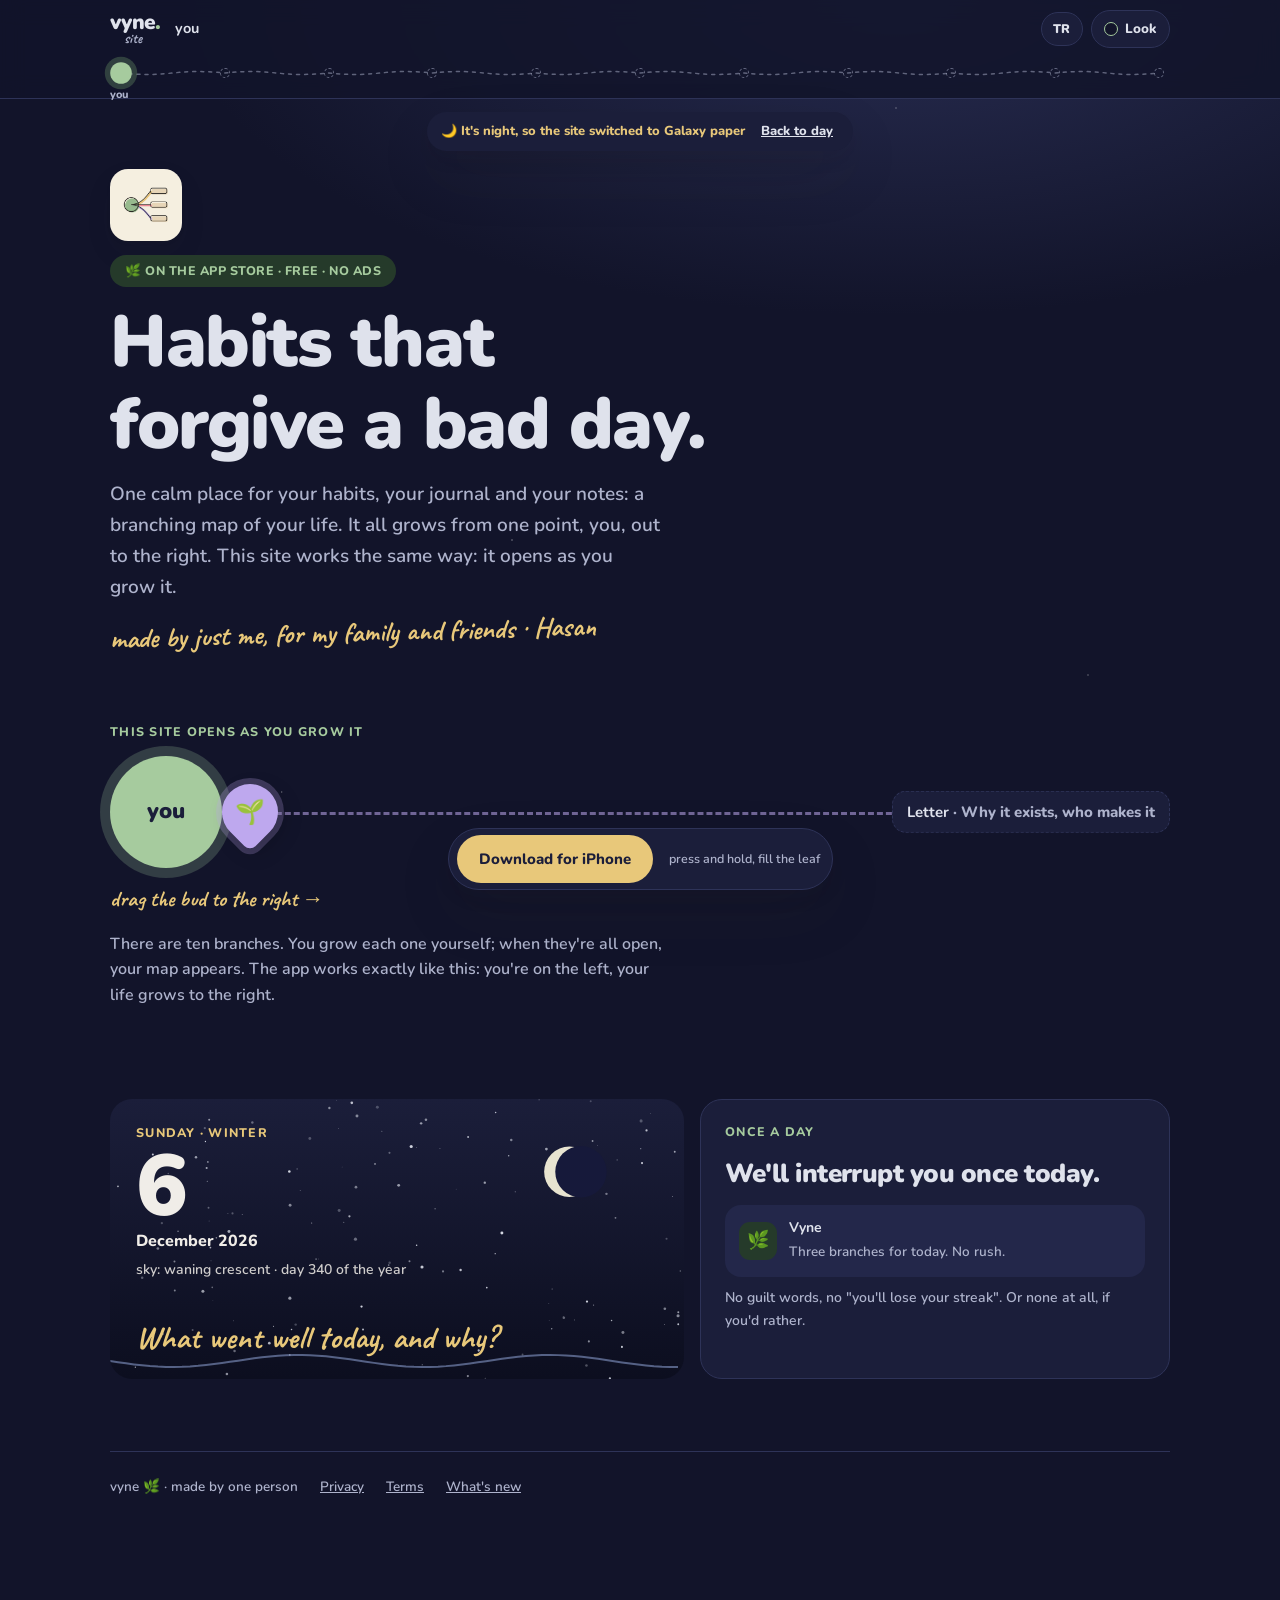
==== en/index.html @ 5fafe7f8 "Sarmaşık site: iki dilli, sürükleyerek büyüyen yeni site (1.4.0) - index.html (TR) ve en/index.html " ====
<!doctype html>
<html lang="en">
<head>
<meta charset="utf-8">
<meta name="viewport" content="width=device-width, initial-scale=1, viewport-fit=cover">
<title>Vyne: Habit Tracker & Journal · Habits that forgive a bad day</title>
<meta name="description" content="One calm place for your habits, your journal and your notes. Miss a day and your streak doesn’t break. No ads, no account, works offline.">
<link rel="canonical" href="https://hasankalkanDEV.github.io/vyne-website/en/">
<link rel="alternate" hreflang="tr" href="https://hasankalkanDEV.github.io/vyne-website/">
<link rel="alternate" hreflang="en" href="https://hasankalkanDEV.github.io/vyne-website/en/">
<link rel="alternate" hreflang="x-default" href="https://hasankalkanDEV.github.io/vyne-website/">
<link rel="icon" href="../favicon.svg" type="image/svg+xml">
<link rel="icon" href="../favicon.png" sizes="64x64" type="image/png">
<link rel="apple-touch-icon" href="../apple-touch-icon.png">
<meta name="theme-color" content="#F8F6F0" media="(prefers-color-scheme: light)">
<meta name="theme-color" content="#1E1C18" media="(prefers-color-scheme: dark)">
<meta name="apple-itunes-app" content="app-id=6790837181">
<meta property="og:title" content="Vyne: Habit Tracker & Journal · Habits that forgive a bad day">
<meta property="og:description" content="One calm place for your habits, your journal and your notes. Miss a day and your streak doesn’t break. No ads, no account, works offline.">
<meta property="og:type" content="website">
<meta property="og:url" content="https://hasankalkanDEV.github.io/vyne-website/en/">
<meta property="og:locale" content="en_US">
<meta property="og:image" content="https://hasankalkanDEV.github.io/vyne-website/og-image.png">
<meta property="og:image:width" content="1200">
<meta property="og:image:height" content="630">
<meta property="og:image:alt" content="Vyne: a vine branching from a central bubble into the areas of your life">
<meta name="twitter:card" content="summary_large_image">
<meta name="twitter:title" content="Vyne: Habit Tracker & Journal · Habits that forgive a bad day">
<meta name="twitter:description" content="One calm place for your habits, your journal and your notes. Miss a day and your streak doesn’t break. No ads, no account, works offline.">
<meta name="twitter:image" content="https://hasankalkanDEV.github.io/vyne-website/og-image.png">
<link rel="preload" href="../fonts/nunito-latin.woff2" as="font" type="font/woff2" crossorigin>
<style>
/* Fontlar yerel: dış CDN yok (site kuralı). */
@font-face{font-family:'Nunito';font-style:normal;font-weight:200 1000;font-display:swap;
  src:url(../fonts/nunito-latin-ext.woff2) format('woff2');
  unicode-range:U+0100-02BA,U+02BD-02C5,U+02C7-02CC,U+02CE-02D7,U+02DD-02FF,U+0304,U+0308,U+0329,U+1D00-1DBF,U+1E00-1E9F,U+1EF2-1EFF,U+2020,U+20A0-20AB,U+20AD-20C0,U+2113,U+2C60-2C7F,U+A720-A7FF;}
@font-face{font-family:'Nunito';font-style:normal;font-weight:200 1000;font-display:swap;
  src:url(../fonts/nunito-latin.woff2) format('woff2');
  unicode-range:U+0000-00FF,U+0131,U+0152-0153,U+02BB-02BC,U+02C6,U+02DA,U+02DC,U+0304,U+0308,U+0329,U+2000-206F,U+20AC,U+2122,U+2191,U+2193,U+2212,U+2215,U+FEFF,U+FFFD;}
@font-face{font-family:'Caveat';font-style:normal;font-weight:500;font-display:swap;src:url(../fonts/caveat-latin-ext-500.woff2) format('woff2');unicode-range:U+0100-02BA,U+02BD-02C5,U+02C7-02CC,U+02CE-02D7,U+02DD-02FF,U+0304,U+0308,U+0329,U+1D00-1DBF,U+1E00-1E9F,U+1EF2-1EFF,U+2020,U+20A0-20AB,U+20AD-20C0,U+2113,U+2C60-2C7F,U+A720-A7FF;}
@font-face{font-family:'Caveat';font-style:normal;font-weight:500;font-display:swap;src:url(../fonts/caveat-latin-500.woff2) format('woff2');unicode-range:U+0000-00FF,U+0131,U+0152-0153,U+02BB-02BC,U+02C6,U+02DA,U+02DC,U+0304,U+0308,U+0329,U+2000-206F,U+20AC,U+2122,U+2191,U+2193,U+2212,U+2215,U+FEFF,U+FFFD;}
@font-face{font-family:'Caveat';font-style:normal;font-weight:700;font-display:swap;src:url(../fonts/caveat-latin-ext-700.woff2) format('woff2');unicode-range:U+0100-02BA,U+02BD-02C5,U+02C7-02CC,U+02CE-02D7,U+02DD-02FF,U+0304,U+0308,U+0329,U+1D00-1DBF,U+1E00-1E9F,U+1EF2-1EFF,U+2020,U+20A0-20AB,U+20AD-20C0,U+2113,U+2C60-2C7F,U+A720-A7FF;}
@font-face{font-family:'Caveat';font-style:normal;font-weight:700;font-display:swap;src:url(../fonts/caveat-latin-700.woff2) format('woff2');unicode-range:U+0000-00FF,U+0131,U+0152-0153,U+02BB-02BC,U+02C6,U+02DA,U+02DC,U+0304,U+0308,U+0329,U+2000-206F,U+20AC,U+2122,U+2191,U+2193,U+2212,U+2215,U+FEFF,U+FFFD;}
@font-face{font-family:'VT323';font-style:normal;font-weight:400;font-display:swap;src:url(../fonts/vt323-latin-400.woff2) format('woff2');}

/* ============================================================
   TOKENS — vyne/src/tokens.js ile aynı değerler.
   Katmanlar: host açık/koyu → sitenin 4 teması (data-vt) → kâğıt (data-paper).
   ============================================================ */
:root{
  --bg:#F8F6F0; --card:#FFFFFF; --card-alt:#F2EFE8; --border:#E8E4DC; --ink:#2C2A26; --slate:#6C6860;
  --green:#6E9468; --green-text:#4A6E45; --green-soft:#E4F4E0; --btn-bg:#4A6E45; --btn-ink:#FFFFFF; --pen:#3F5FA8; --leaf:#E8C87A;
  --shadow:0 2px 4px rgba(44,42,38,.04),0 12px 28px rgba(44,42,38,.07); --shadow-lg:0 8px 20px rgba(44,42,38,.06),0 24px 60px rgba(44,42,38,.11);
  --paper-img:none; --season:#E8C87A;
  --hand:'Caveat','Segoe Print',cursive; --sans:'Nunito',system-ui,-apple-system,'Segoe UI',sans-serif; --ease:cubic-bezier(.22,.61,.36,1);
}
@media (prefers-color-scheme:dark){ :root:not([data-theme="light"]){ color-scheme:dark;
  --bg:#1E1C18; --card:#2C2A26; --card-alt:#363430; --border:#3C3A36; --ink:#F0EDE8; --slate:#A19E9A;
  --green:#A6CB9E; --green-text:#A6CB9E; --green-soft:#2C3A2C; --btn-bg:#A6CB9E; --btn-ink:#16200F; --pen:#9DB4EA;
  --shadow:0 2px 4px rgba(0,0,0,.24),0 12px 28px rgba(0,0,0,.3); --shadow-lg:0 8px 20px rgba(0,0,0,.3),0 24px 60px rgba(0,0,0,.4); } }
:root[data-theme="dark"]{ color-scheme:dark;
  --bg:#1E1C18; --card:#2C2A26; --card-alt:#363430; --border:#3C3A36; --ink:#F0EDE8; --slate:#A19E9A;
  --green:#A6CB9E; --green-text:#A6CB9E; --green-soft:#2C3A2C; --btn-bg:#A6CB9E; --btn-ink:#16200F; --pen:#9DB4EA;
  --shadow:0 2px 4px rgba(0,0,0,.24),0 12px 28px rgba(0,0,0,.3); --shadow-lg:0 8px 20px rgba(0,0,0,.3),0 24px 60px rgba(0,0,0,.4); }
:root[data-vt="light"]{ color-scheme:light; --bg:#F8F6F0; --card:#FFFFFF; --card-alt:#F2EFE8; --border:#E8E4DC; --ink:#2C2A26; --slate:#6C6860;
  --green:#6E9468; --green-text:#4A6E45; --green-soft:#E4F4E0; --btn-bg:#4A6E45; --btn-ink:#FFFFFF; --pen:#3F5FA8;
  --shadow:0 2px 4px rgba(44,42,38,.04),0 12px 28px rgba(44,42,38,.07); --shadow-lg:0 8px 20px rgba(44,42,38,.06),0 24px 60px rgba(44,42,38,.11); }
:root[data-vt="warm"]{ color-scheme:light; --bg:#F5EFE0; --card:#FDF8F0; --card-alt:#F2EFE8; --border:#E8D8C0; --ink:#2C2A26; --slate:#6C6860;
  --green:#6E9468; --green-text:#4A6E45; --green-soft:#E4F4E0; --btn-bg:#4A6E45; --btn-ink:#FFFFFF; --pen:#3F5FA8;
  --shadow:0 2px 4px rgba(44,42,38,.05),0 12px 28px rgba(44,42,38,.08); --shadow-lg:0 8px 20px rgba(44,42,38,.07),0 24px 60px rgba(44,42,38,.12); }
:root[data-vt="dark"]{ color-scheme:dark; --bg:#1E1C18; --card:#2C2A26; --card-alt:#363430; --border:#3C3A36; --ink:#F0EDE8; --slate:#A19E9A;
  --green:#A6CB9E; --green-text:#A6CB9E; --green-soft:#2C3A2C; --btn-bg:#A6CB9E; --btn-ink:#16200F; --pen:#9DB4EA;
  --shadow:0 2px 4px rgba(0,0,0,.24),0 12px 28px rgba(0,0,0,.3); --shadow-lg:0 8px 20px rgba(0,0,0,.3),0 24px 60px rgba(0,0,0,.4); }
:root[data-vt="midnight"]{ color-scheme:dark; --bg:#0F0F0F; --card:#1A1A1A; --card-alt:#242220; --border:#2A2A2A; --ink:#F0EDE8; --slate:#A19E9A;
  --green:#A6CB9E; --green-text:#A6CB9E; --green-soft:#2C3A2C; --btn-bg:#A6CB9E; --btn-ink:#16200F; --pen:#9DB4EA;
  --shadow:0 2px 4px rgba(0,0,0,.3),0 12px 28px rgba(0,0,0,.4); --shadow-lg:0 8px 20px rgba(0,0,0,.4),0 24px 60px rgba(0,0,0,.5); }
/* Kâğıtlar: uygulamanın NotepadModal tablosundaki renkler. Zemin dokusu + gerekirse koyu mürekkep. */
:root[data-paper="matcha"]{ --bg:#F3F1DE; --card:#FBFAF0; --card-alt:#ECEACF; --border:#DDDBBE; --ink:#25290F; --slate:#67714B; color-scheme:light;
  --green:#6E9468; --green-text:#4A6E45; --green-soft:#E4F0D6; --btn-bg:#4A6E45; --btn-ink:#fff; --pen:#8A4454;
  --paper-img:repeating-linear-gradient(180deg,transparent 0 31px,rgba(143,160,94,.28) 31px 32px); }
:root[data-paper="bloom"]{ --bg:#F7F2F6; --card:#FFFBFE; --card-alt:#F0E6EF; --border:#E6D6E4; --ink:#3A2340; --slate:#826395; color-scheme:light;
  --green:#6E9468; --green-text:#4A6E45; --green-soft:#EDE3F2; --btn-bg:#4A6E45; --btn-ink:#fff; --pen:#6B3F7E;
  --paper-img:radial-gradient(40% 30% at 12% 8%,rgba(231,184,222,.55),transparent 70%),radial-gradient(40% 30% at 90% 30%,rgba(185,199,242,.5),transparent 70%),radial-gradient(35% 25% at 30% 80%,rgba(247,203,176,.45),transparent 70%); }
:root[data-paper="space"]{ --bg:#16202E; --card:#1E2A3B; --card-alt:#243247; --border:#2E3E55; --ink:#E6EAF2; --slate:#A9B4C6; color-scheme:dark;
  --green:#9DD4C0; --green-text:#9DD4C0; --green-soft:#1F3A3A; --btn-bg:#9DD4C0; --btn-ink:#10201C; --pen:#9DD4C0;
  --paper-img:radial-gradient(60% 40% at 20% 0%,rgba(44,74,110,.8),transparent 70%); }
:root[data-paper="galaxy"]{ --bg:#12142A; --card:#1B1E3A; --card-alt:#23274A; --border:#2E3358; --ink:#DFE2EC; --slate:#AEB3CC; color-scheme:dark;
  --green:#A6CB9E; --green-text:#A6CB9E; --green-soft:#253A2A; --btn-bg:#E8C87A; --btn-ink:#1B1E3A; --pen:#E8C87A;
  --paper-img:radial-gradient(1.2px 1.2px at 10% 20%,#fff8,transparent),radial-gradient(1px 1px at 70% 12%,#fff8,transparent),radial-gradient(1.4px 1.4px at 40% 60%,#fff6,transparent),radial-gradient(1px 1px at 85% 75%,#fff8,transparent),radial-gradient(1.2px 1.2px at 22% 88%,#fff6,transparent),radial-gradient(80% 50% at 70% 0%,rgba(42,47,85,.9),transparent 70%); }

*,*::before,*::after{box-sizing:border-box}
html{scroll-behavior:smooth}
body{background:var(--bg); background-image:var(--paper-img); background-attachment:fixed; color:var(--ink); font-family:var(--sans); font-weight:600; font-size:16px; line-height:1.62;
  margin:0; padding-block:0 130px; -webkit-font-smoothing:antialiased; transition:background-color 420ms var(--ease), color 420ms var(--ease); overflow-x:clip}
h1,h2,h3,h4{font-weight:900; letter-spacing:-.02em; line-height:1.14; margin:0; text-wrap:balance}
p{margin:0}
a{color:var(--green-text)}
button{font:inherit}
:focus-visible{outline:3px solid var(--green); outline-offset:3px; border-radius:6px}
.wrap{max-width:1100px; margin:0 auto; padding-inline:20px}
.narrow{max-width:740px; margin:0 auto; padding-inline:20px}
.hand{font-family:var(--hand); font-weight:700; color:var(--pen)}
.eyebrow{font-size:12.5px; font-weight:800; letter-spacing:.1em; text-transform:uppercase; color:var(--green-text)}
.muted{color:var(--slate)}
.vh{position:absolute!important; width:1px; height:1px; overflow:hidden; clip:rect(0 0 0 0); white-space:nowrap}
.stack{display:flex; flex-direction:column; gap:12px}
.draftnote{font-family:var(--hand); font-size:16px; color:#826395}

/* ===== Üst çubuk ===== */
.top{position:sticky; top:env(safe-area-inset-top,0px); z-index:40; background:color-mix(in srgb,var(--bg) 86%,transparent); backdrop-filter:blur(12px); -webkit-backdrop-filter:blur(12px); border-bottom:1px solid var(--border)}
.top-in{max-width:1100px; margin:0 auto; padding:10px 20px; display:flex; align-items:center; gap:14px}
.brand{flex:none; display:grid; line-height:1; text-decoration:none; color:var(--ink); user-select:none; -webkit-user-select:none; -webkit-touch-callout:none}
.brand b{font-weight:900; font-size:21px; letter-spacing:-.03em}
.brand b i{color:var(--green-text); font-style:normal}
.brand small{font-family:var(--hand); font-size:15px; color:var(--slate); margin-top:-2px; margin-left:14px}
.crumbs{display:flex; align-items:center; gap:6px; min-width:0; font-size:14.5px; font-weight:800; color:var(--slate); overflow:hidden}
.crumbs a{color:var(--slate); text-decoration:none; padding:10px 4px; white-space:nowrap}
.crumbs a:hover{color:var(--green-text)}
.crumbs b{color:var(--ink); white-space:nowrap; overflow:hidden; text-overflow:ellipsis}
.crumbs .sep{opacity:.5}
.top-right{margin-left:auto; display:flex; align-items:center; gap:8px; flex:none}
.pill-tag{font-size:11.5px; font-weight:900; letter-spacing:.08em; text-transform:uppercase; color:var(--slate); text-decoration:none; border:1.5px dashed var(--border); padding:5px 10px; border-radius:999px}
.look-btn{border:1px solid var(--border); background:var(--card); color:var(--ink); border-radius:999px; padding:7px 12px; font-size:13.5px; font-weight:800; cursor:pointer; display:flex; align-items:center; gap:7px; min-height:36px}
.look-btn .sw{width:14px; height:14px; border-radius:50%; background:var(--bg); border:1.5px solid var(--green)}
.look{position:absolute; right:20px; top:calc(100% + 8px); background:var(--card); border:1px solid var(--border); border-radius:18px; box-shadow:var(--shadow-lg); padding:16px; width:min(340px,calc(100vw - 40px)); display:grid; gap:12px}
.look[hidden]{display:none}
.look p{font-size:13px; color:var(--slate)}
.look h4{font-size:13px; letter-spacing:.08em; text-transform:uppercase; color:var(--slate)}
.chips{display:flex; flex-wrap:wrap; gap:8px}
.chip{display:flex; align-items:center; gap:8px; padding:7px 12px; border-radius:999px; border:1.5px solid var(--border); background:var(--card); color:var(--ink); font-size:13.5px; font-weight:800; cursor:pointer}
.chip[aria-pressed="true"]{border-color:var(--green); box-shadow:0 0 0 3px var(--green-soft)}
.dot{width:15px; height:15px; border-radius:50%; border:1px solid rgba(128,128,128,.3)}
.switch{display:flex; align-items:center; justify-content:space-between; gap:10px; font-size:14px; font-weight:800}
.switch button{border:1.5px solid var(--border); background:var(--card-alt); color:var(--ink); border-radius:999px; padding:5px 12px; font-size:13px; font-weight:800; cursor:pointer}
.switch button[aria-pressed="true"]{background:var(--btn-bg); color:var(--btn-ink); border-color:var(--btn-bg)}
.night-chip{position:fixed; left:50%; top:112px; width:max-content; max-width:calc(100vw - 32px); transform:translateX(-50%); z-index:41; background:#1B1E3A; color:#E8C87A; font-weight:800; font-size:13px; padding:8px 14px; border-radius:999px; box-shadow:var(--shadow-lg); display:flex; gap:10px; align-items:center}
.night-chip button{border:0; background:transparent; color:#DFE2EC; text-decoration:underline; cursor:pointer; font-size:13px; font-weight:800}
.night-chip[hidden]{display:none}
@media (max-width:560px){ .pill-tag{display:none} .look-btn .t{display:none} }

/* ===== Alt dok: tut, mürekkep dolsun ===== */
.dock{position:fixed; left:0; right:0; bottom:0; z-index:45; padding:10px 16px calc(10px + env(safe-area-inset-bottom,0px)); pointer-events:none; display:flex; justify-content:center}
.dock-in{pointer-events:auto; display:flex; align-items:center; gap:10px; background:var(--card); border:1px solid var(--border); box-shadow:var(--shadow-lg); border-radius:999px; padding:6px 6px 6px 8px; max-width:100%}
.dock .back{border:0; background:var(--card-alt); color:var(--ink); width:44px; height:44px; border-radius:50%; cursor:pointer; font-size:20px; font-weight:900; flex:none}
.dock .back[hidden]{display:none}
.dock .note{font-size:12.5px; color:var(--slate); padding-inline:6px; white-space:nowrap}
.btn{position:relative; overflow:hidden; display:inline-flex; align-items:center; gap:8px; background:var(--btn-bg); color:var(--btn-ink); font-weight:800; font-size:15px; padding:12px 22px; border-radius:999px; text-decoration:none; border:0; cursor:pointer; white-space:nowrap; -webkit-user-select:none; user-select:none; -webkit-touch-callout:none}
.btn .ink{position:absolute; inset:0; background:var(--leaf); transform-origin:left; transform:scaleX(var(--fill,0)); opacity:.55; pointer-events:none}
.btn span{position:relative}
@media (max-width:420px){ .dock .note{display:none} }

/* ===== Odalar ===== */
.room[hidden]{display:none!important}
.room-head{padding-block:clamp(36px,7vw,72px) clamp(20px,4vw,34px); display:grid; gap:12px}
.room-head h1{font-size:clamp(32px,5.8vw,56px)}
.room-head .lede{font-size:clamp(16.5px,2.1vw,19px); color:var(--slate); max-width:60ch}
.enter{animation:roomIn 480ms var(--ease) both}
@keyframes roomIn{from{opacity:0; transform:scale(.9)} to{opacity:1; transform:none}}
.leave-home{animation:homeIn 420ms var(--ease) both}
@keyframes homeIn{from{opacity:0; transform:scale(1.06)} to{opacity:1; transform:none}}
.sub{margin-top:clamp(44px,7vw,80px); display:grid; gap:14px}
.sub > h2{font-size:clamp(24px,3.4vw,32px)}
.panel{background:var(--card); border:1px solid var(--border); border-radius:24px; padding:clamp(18px,4vw,34px); display:grid; gap:18px}
.next{margin-top:clamp(56px,9vw,96px); display:grid; gap:14px}
.next[hidden]{display:none}
.next-grid{display:grid; grid-template-columns:repeat(auto-fill,minmax(220px,1fr)); gap:12px}
.twig-card{display:flex; flex-direction:column; gap:4px; text-decoration:none; color:var(--ink); background:var(--card); border:1px solid var(--border); border-radius:16px; padding:14px 16px 14px 18px; position:relative; transition:transform 200ms var(--ease)}
.twig-card:hover{transform:translateY(-2px)}
.twig-card::before{content:""; position:absolute; left:0; top:14px; bottom:14px; width:4px; border-radius:0 4px 4px 0; background:var(--c)}
.twig-card b{font-size:16px}
.twig-card span{font-size:13.5px; color:var(--slate)}

/* ===== SEN: sağa dallanan merkez ===== */
.hero{padding-block:clamp(34px,6vw,70px) 4px; display:grid; gap:14px; max-width:760px}
.kicker{justify-self:start; display:inline-flex; gap:8px; font-size:12.5px; font-weight:800; letter-spacing:.04em; text-transform:uppercase; background:var(--green-soft); color:var(--green-text); padding:6px 15px; border-radius:999px}
.hero h1{font-size:clamp(40px,7vw,72px)}
.hero .lede{font-size:clamp(16.5px,2.1vw,19px); color:var(--slate); max-width:50ch}
.hero .sign{font-family:var(--hand); font-size:clamp(22px,3vw,28px); color:var(--pen); transform:rotate(-1.5deg); transform-origin:left}
.return-card{margin-top:18px; background:var(--card); border:1px solid var(--border); border-left:4px solid var(--green); border-radius:16px; padding:16px 18px; display:grid; gap:6px; max-width:560px}
.return-card[hidden]{display:none}
.return-card b{font-size:17px}
.return-card button{justify-self:start; border:0; background:transparent; color:var(--green-text); font-weight:800; cursor:pointer; padding:6px 0; text-decoration:underline}
.vinehub[hidden]{display:none}
.vinehub{position:relative; margin-top:clamp(30px,5vw,54px); display:grid; grid-template-columns:auto 1fr; gap:0 clamp(40px,7vw,96px); align-items:start}
.vinehub svg.links{position:absolute; inset:0; width:100%; height:100%; pointer-events:none; overflow:visible; z-index:0}
.vinehub svg.links path{fill:none; stroke-linecap:round}
.hubcol{position:sticky; top:96px; display:grid; justify-items:center; gap:8px; z-index:1; padding-top:clamp(60px,12vw,150px)}
.bubble{width:112px; height:112px; border-radius:50%; background:var(--green); box-shadow:0 0 0 10px color-mix(in srgb,var(--green) 22%,transparent); display:grid; place-items:center; color:var(--btn-ink); font-weight:900; font-size:22px}
.hubcol small{font-size:13px; color:var(--slate); font-weight:800}
.nodes{display:grid; gap:12px; z-index:1; position:relative}
.node{display:grid; grid-template-columns:auto minmax(0,1fr) auto; gap:2px 12px; align-items:center; text-decoration:none; color:var(--ink); background:var(--card); border:1px solid var(--border); border-radius:18px; padding:13px 16px; box-shadow:var(--shadow); transition:transform 220ms var(--ease), box-shadow 220ms var(--ease); position:relative}
.node:hover{transform:translateX(4px); box-shadow:var(--shadow-lg)}
.node .nd{grid-row:1 / 3; width:14px; height:14px; border-radius:50%; background:var(--c)}
.node b{font-size:17.5px; letter-spacing:-.01em}
.node span.s{font-size:13.5px; color:var(--slate); line-height:1.35}
.node .twigs{grid-row:1 / 3; grid-column:3; display:flex; gap:6px; flex-wrap:wrap; justify-content:flex-end; max-width:320px}
.node .twigs i{font-style:normal; font-size:12px; font-weight:800; padding:3px 9px; border-radius:999px; background:color-mix(in srgb,var(--c) 28%,var(--card)); color:var(--ink); white-space:nowrap}
.node.fresh::after{content:"yeni"; position:absolute; top:-8px; left:30px; font-size:10.5px; font-weight:900; letter-spacing:.08em; text-transform:uppercase; background:var(--leaf); color:#4A3A10; padding:2px 8px; border-radius:999px}
@media (max-width:860px){ .node .twigs{display:none} .node{grid-template-columns:auto 1fr} }
@media (max-width:620px){
  .vinehub{grid-template-columns:1fr; gap:14px}
  .hubcol{position:relative; top:0; justify-items:start; padding-top:0}
  .bubble{width:78px; height:78px; font-size:17px}
  .nodes{margin-left:58px}
}
.home-cards{margin-top:clamp(48px,8vw,90px); display:grid; grid-template-columns:1.1fr .9fr; gap:16px}
@media (max-width:760px){ .home-cards{grid-template-columns:1fr} }
.almanac{position:relative; overflow:hidden; border-radius:22px; color:#F0EDE8; min-height:280px}
.almanac canvas{position:absolute; inset:0; width:100%; height:100%}
.alm-in{position:relative; padding:24px 26px; display:flex; flex-direction:column; gap:4px; min-height:280px}
.alm-in .big{font-size:clamp(56px,9vw,86px); font-weight:900; letter-spacing:-.05em; line-height:.9}
.alm-in .q{font-family:var(--hand); font-size:clamp(24px,3.4vw,32px); color:#E8C87A; margin-top:auto; line-height:1.1}
.qcard{border-radius:22px; padding:22px 24px; display:grid; gap:10px; align-content:start; background:var(--card); border:1px solid var(--border)}
.notif{display:flex; gap:12px; align-items:center; background:var(--card-alt); border-radius:16px; padding:12px 14px}
.notif .ic{width:38px; height:38px; border-radius:11px; background:var(--green-soft); display:grid; place-items:center; flex:none; font-size:18px}
.notif b{display:block; font-size:14px}
.notif span{font-size:13.5px; color:var(--slate)}

/* ===== Mektup ===== */
.desk{position:relative; min-height:660px; border-radius:24px; background:#E9E2D2; overflow:hidden; color:#2C2A26; background-image:radial-gradient(rgba(120,100,70,.10) 1px,transparent 1.2px); background-size:14px 14px}
.letter{position:absolute; left:4%; top:36px; width:min(440px,88%); background:#FFFDF8; padding:30px 30px 26px; box-shadow:0 10px 30px rgba(60,45,20,.18); transform:rotate(-1.2deg); font-family:var(--hand); font-size:22px; line-height:1.3; color:#2F3A5E; z-index:2}
.letter p+p{margin-top:10px}
.letter .sig{margin-top:14px; font-size:30px; color:#4A6E45}
.tape{position:absolute; width:96px; height:26px; background:rgba(232,200,122,.62); top:-11px; left:40%; transform:rotate(-3deg)}
.polaroid{position:absolute; margin:0; background:#fff; padding:9px 9px 34px; box-shadow:0 10px 24px rgba(60,45,20,.22); width:150px}
.polaroid img{width:100%; aspect-ratio:640/1100; object-fit:cover; object-position:top; display:block; background:#eee}
.polaroid figcaption{position:absolute; bottom:6px; left:0; right:0; text-align:center; font-family:var(--hand); font-size:19px; color:#2C2A26}
.sticky{position:absolute; width:176px; padding:14px 14px 16px; font-family:var(--hand); font-size:21px; line-height:1.15; color:#2C2A26; box-shadow:0 8px 18px rgba(60,45,20,.18); cursor:grab; touch-action:none; user-select:none; z-index:3}
.sticky small{display:block; font-family:var(--sans); font-size:11px; font-weight:900; letter-spacing:.1em; text-transform:uppercase; opacity:.62; margin-bottom:4px}
.s-y{background:#FBE7A6} .s-g{background:#D6EBCB} .s-p{background:#F1D3E6} .s-b{background:#D3DDF4}
.stamp{position:absolute; border:2.5px solid #9A4E5E; color:#9A4E5E; font-weight:900; font-size:13px; letter-spacing:.12em; text-transform:uppercase; padding:6px 12px; border-radius:8px; transform:rotate(-8deg)}
.desk-hint{position:absolute; bottom:14px; right:18px; font-family:var(--hand); font-size:19px; color:#6C6860}

/* ===== Dene ===== */
.toy-grid{display:grid; grid-template-columns:.9fr 1.1fr; gap:24px; align-items:center}
@media (max-width:760px){ .toy-grid{grid-template-columns:1fr} }
.vine{width:100%; height:auto; display:block}
.vine .br{fill:none; stroke-width:3.2; stroke-linecap:round}
.vine .nb{fill:var(--card); stroke:var(--border); stroke-width:1.5}
.vine text{font-family:var(--sans); font-weight:800; font-size:16px; fill:var(--ink)}
.vine .tw{fill:none; stroke-width:2; opacity:.7}
.vine .grow{stroke-dasharray:1; stroke-dashoffset:1; animation:grow 700ms var(--ease) forwards}
@keyframes grow{to{stroke-dashoffset:0}}
.pick{display:flex; flex-wrap:wrap; gap:8px}
.pick button,.btn2{font-size:14px; font-weight:800; cursor:pointer; border-radius:999px; padding:8px 14px; border:1.5px solid var(--border); background:var(--card); color:var(--ink)}
.pick button[aria-pressed="true"]{background:var(--green-soft); border-color:var(--green); color:var(--green-text)}
.btn2.primary{background:var(--btn-bg); border-color:var(--btn-bg); color:var(--btn-ink)}
.addrow{display:flex; gap:8px; flex-wrap:wrap}
.addrow input{font:inherit; font-size:15px; padding:9px 14px; border-radius:12px; border:1.5px solid var(--border); background:var(--bg); color:var(--ink); flex:1; min-width:0}
.poster-row{display:flex; gap:10px; align-items:center; flex-wrap:wrap}
.flat{background:#F8F6F0; color:#2C2A26; border-radius:20px; position:relative; min-height:340px; padding:16px}
.flip-btn{position:absolute; bottom:14px; right:14px; z-index:3; border:0; background:#2C2A26; color:#fff; border-radius:999px; padding:8px 14px; font-weight:800; font-size:13px; cursor:pointer}
.flipbox{position:relative; width:100%; height:320px}
.it{position:absolute; left:0; top:0; background:#fff; border:1px solid #E8E4DC; border-radius:10px; padding:5px 10px; font-size:13px; font-weight:800; white-space:nowrap; transition:transform 700ms var(--ease); box-shadow:0 1px 2px rgba(0,0,0,.05)}
.it i{display:inline-block; width:8px; height:8px; border-radius:50%; margin-right:6px; background:var(--c)}
.flipbox svg{position:absolute; inset:0; width:100%; height:100%; opacity:0; transition:opacity 500ms}
.flipbox.vine svg{opacity:1}

/* ===== Seri kuyusu ===== */
.sim{display:grid; gap:14px}
.days{display:grid; grid-template-columns:repeat(14,1fr); gap:6px}
@media (max-width:560px){ .days{grid-template-columns:repeat(7,1fr)} }
.dy{aspect-ratio:1; border-radius:10px; border:1.5px dashed var(--border); background:var(--card-alt); font-size:12px; font-weight:800; color:var(--slate); cursor:pointer; display:grid; place-items:center; padding:0; position:relative}
.dy.done{background:#6E9468; border:1.5px solid #6E9468; color:#fff}
.dy.leaf{background:#E8C87A; border:1.5px solid #E8C87A; color:#4A3A10}
.dy.rest{background:#DCE6F5; border:1.5px solid #96BEE8; color:#2C3E5E}
.dy.broken{background:transparent; border:1.5px dashed #C9716F; color:#C9716F}
.dy.today{outline:2px solid var(--ink); outline-offset:2px}
.mode{display:flex; gap:6px; flex-wrap:wrap}
.mode button{border:1.5px solid var(--border); background:var(--card); color:var(--ink); border-radius:999px; padding:7px 12px; font-size:13.5px; font-weight:800; cursor:pointer}
.mode button[aria-pressed="true"]{background:var(--ink); color:var(--bg); border-color:var(--ink)}
.status{display:flex; align-items:center; gap:18px; flex-wrap:wrap; background:var(--card-alt); border-radius:16px; padding:14px 18px}
.status .num{font-size:40px; font-weight:900; letter-spacing:-.03em; font-variant-numeric:tabular-nums; line-height:1}
.status .lv{display:flex; gap:4px; font-size:22px}
.status .lv span{opacity:.25} .status .lv span.on{opacity:1}
.status .msg{font-size:15px; flex:1; min-width:220px}
.legend{display:flex; gap:14px; flex-wrap:wrap; font-size:13px; color:var(--slate)}
.legend span{display:inline-flex; align-items:center; gap:6px}
.legend i{width:14px; height:14px; border-radius:4px; display:inline-block}
.well{border-radius:22px; overflow:hidden; background:linear-gradient(180deg,#E4F4E0 0%,#CFE3C8 25%,#6E9468 65%,#233A20 100%); color:#1E2A1B}
.well-scroll{height:460px; overflow-y:auto; position:relative}
.well-inner{position:relative; height:2700px}
.depth{position:sticky; top:12px; z-index:3; display:inline-block; margin:12px; background:rgba(255,255,255,.88); color:#1E2A1B; font-weight:900; font-size:14px; padding:6px 12px; border-radius:999px; font-variant-numeric:tabular-nums}
.mark{position:absolute; left:26%; right:14px; font-size:15px; font-weight:800; display:flex; gap:10px; align-items:flex-start; max-width:560px}
.mark .dotm{flex:none; width:18px; height:18px; border-radius:50%; background:#fff; border:3px solid #4A6E45; margin-top:2px}
.mark.leaf .dotm{background:#E8C87A; border-color:#E8C87A}
.mark.rest .dotm{background:#96BEE8; border-color:#96BEE8}
.mark.deep{color:#F0EDE8}
.mark small{display:block; font-weight:600; opacity:.88}
.rope{position:absolute; left:calc(26% - 11px); top:0; bottom:0; width:3px; background:rgba(30,42,27,.25)}

/* ===== Bir günümüz ===== */
.day{--sky1:#F6E2BE; --sky2:#F8F6F0; background:linear-gradient(180deg,var(--sky1),var(--sky2)); color:#2C2A26; border-radius:24px; display:grid; grid-template-columns:1.1fr .9fr; gap:28px; padding:clamp(20px,4vw,44px); transition:background 600ms}
.day.night{color:#F0EDE8}
@media (max-width:760px){ .day{grid-template-columns:1fr} }
.day-copy{display:flex; flex-direction:column; gap:14px; justify-content:center}
.clock{font-size:clamp(46px,7vw,76px); font-weight:900; letter-spacing:-.04em; font-variant-numeric:tabular-nums; line-height:1}
.clock small{font-size:15px; font-weight:800; letter-spacing:.08em; text-transform:uppercase; opacity:.75; margin-left:8px}
.day h2{font-size:clamp(22px,2.8vw,30px)}
.dert{font-family:var(--hand); font-size:24px; line-height:1.2; color:#3F5FA8}
.day.night .dert{color:#AFC3F0}
.how{font-size:15.5px; opacity:.9}
.stops{display:flex; flex-wrap:wrap; gap:6px}
.stops button{border:1.5px solid rgba(44,42,38,.18); background:rgba(255,255,255,.55); color:#2C2A26; border-radius:999px; padding:6px 12px; font-size:13px; font-weight:800; cursor:pointer; font-variant-numeric:tabular-nums}
.stops button[aria-current="true"]{background:#2C2A26; color:#fff; border-color:#2C2A26}
.day.night .stops button{background:rgba(255,255,255,.08); color:#F0EDE8; border-color:rgba(255,255,255,.25)}
.day.night .stops button[aria-current="true"]{background:#F0EDE8; color:#12142A}
.phone{width:min(260px,70vw); aspect-ratio:640/1314; margin:0 auto; border-radius:34px; padding:8px; background:#2C2A26; box-shadow:0 20px 50px rgba(0,0,0,.25)}
.screen{width:100%; height:100%; border-radius:27px; overflow:hidden; position:relative; background:#F8F6F0}
.screen img{width:100%; height:100%; object-fit:cover; display:block}
.scr{position:absolute; inset:0; padding:22px 16px; display:flex; flex-direction:column; gap:10px; font-size:12.5px; color:#2C2A26}
.scr h4{font-size:17px}
.scr .field{background:#fff; border:1.5px solid #E8E4DC; border-radius:14px; padding:10px 12px; color:#6C6860}
.scr .field b{color:#2C2A26}
.scr .row{background:#fff; border-radius:12px; padding:9px 11px; display:flex; gap:8px; align-items:center; box-shadow:0 1px 2px rgba(0,0,0,.05)}
.scr .row s{color:#6C6860}
.cb{width:16px; height:16px; border-radius:5px; border:1.5px solid #80796B; flex:none}
.cb.x{background:#6E9468; border-color:#6E9468}
.tagx{font-size:11px; font-weight:800; padding:2px 8px; border-radius:999px; background:#E4F4E0; color:#4A6E45; margin-left:auto; white-space:nowrap}
.draft{position:absolute; bottom:10px; right:12px; font-family:var(--hand); font-size:15px; color:#826395; transform:rotate(-4deg)}
.cloud{align-self:flex-start; background:#fff; border-radius:22px; padding:10px 14px; box-shadow:0 6px 16px rgba(0,0,0,.1); position:relative; font-weight:800}
.cloud::after{content:""; position:absolute; left:18px; bottom:-10px; width:12px; height:12px; border-radius:50%; background:#fff; box-shadow:-8px 10px 0 -3px #fff}

/* ===== Defter ===== */
.book{border-radius:24px; padding:clamp(16px,4vw,40px); background:#3A3731; display:grid; place-items:center}
.page{width:min(660px,100%); aspect-ratio:3/4; max-height:740px; border-radius:6px 16px 16px 6px; position:relative; overflow:hidden; box-shadow:-8px 0 0 rgba(0,0,0,.08) inset,0 24px 60px rgba(0,0,0,.35)}
@media (max-width:560px){ .page{aspect-ratio:auto; min-height:580px} }
.pg{position:absolute; inset:0; padding:clamp(22px,5vw,48px) clamp(22px,5vw,52px); display:flex; flex-direction:column; gap:14px; opacity:0; transform:translateX(18px); transition:opacity 420ms, transform 420ms; pointer-events:none}
.pg.on{opacity:1; transform:none; pointer-events:auto}
.pg > *{position:relative}
.pg .no{font-size:clamp(56px,10vw,96px); font-weight:900; letter-spacing:-.05em; line-height:.9}
.pg h3{font-size:clamp(22px,3.4vw,32px)}
.pg p{font-size:clamp(15px,1.9vw,17px)}
.pg .margin{font-family:var(--hand); font-size:clamp(20px,2.6vw,25px); line-height:1.2; transform:rotate(-2deg); margin-top:auto}
.pg.cotton{color:#3A3731; background:linear-gradient(180deg,#F9F7F3,#F1EEE7)} .pg.cotton .margin{color:#3F5FA8}
.pg.matcha{color:#3B4322; background:#F3F1DE repeating-linear-gradient(180deg,transparent 0 31px,rgba(143,160,94,.45) 31px 32px)} .pg.matcha .margin{color:#8A4454}
.pg.matcha::before{content:""; position:absolute; top:0; bottom:0; left:clamp(14px,3.5vw,38px); width:2px; background:#D98E9C}
.pg.bloom{color:#4A2F55; background:radial-gradient(60% 45% at 18% 20%,#E7B8DE,transparent 70%),radial-gradient(55% 45% at 85% 70%,#B9C7F2,transparent 70%),radial-gradient(40% 35% at 40% 95%,#F7CBB0,transparent 70%),#F7F2F6} .pg.bloom .margin{color:#6B3F7E}
.pg.space{color:#E6EAF2; background:radial-gradient(80% 60% at 20% 10%,#2C4A6E,transparent 65%),#16202E} .pg.space .margin{color:#9DD4C0}
.pg.galaxy{color:#DFE2EC; background:radial-gradient(120% 60% at 70% 10%,#2A2F55,transparent 60%),#12142A} .pg.galaxy .margin{color:#E8C87A}
.stars{position:absolute!important; inset:0; width:100%; height:100%; pointer-events:none}
.mini-cal{display:grid; grid-template-columns:repeat(10,1fr); gap:5px; max-width:300px}
.mini-cal i{aspect-ratio:1; border-radius:4px; background:#826395; opacity:.8}
.mini-cal i.l{background:#E8C87A; opacity:1} .mini-cal i.r{background:#96BEE8; opacity:1}
.folders{display:grid; grid-template-columns:repeat(3,1fr); gap:14px; max-width:340px}
.folders div{aspect-ratio:1; border-radius:50%; display:grid; place-items:center; text-align:center; font-weight:800; font-size:13px; background:rgba(255,255,255,.1); border:1.5px solid rgba(230,234,242,.35)}
.book-nav{display:flex; align-items:center; justify-content:center; gap:16px; margin-top:16px; color:#ECE8DF}
.book-nav button{font-weight:900; font-size:20px; width:44px; height:44px; border-radius:50%; border:1.5px solid rgba(236,232,223,.4); background:transparent; color:#ECE8DF; cursor:pointer}
.book-nav .pn{font-size:14px; font-weight:800; letter-spacing:.08em; min-width:130px; text-align:center; font-variant-numeric:tabular-nums}

/* ===== Neler var ===== */
.group{display:grid; gap:14px; margin-top:clamp(32px,5vw,52px)}
.group-head{display:flex; align-items:baseline; gap:12px; flex-wrap:wrap}
.group-head h2{font-size:clamp(24px,3.4vw,32px)}
.feats{display:grid; grid-template-columns:repeat(auto-fill,minmax(300px,1fr)); gap:12px}
@media (max-width:420px){ .feats{grid-template-columns:1fr} }
.feat{background:var(--card); border:1px solid var(--border); border-radius:18px; overflow:hidden}
.feat summary{list-style:none; cursor:pointer; padding:16px 18px; display:grid; grid-template-columns:auto 1fr auto; gap:4px 12px; align-items:center}
.feat summary::-webkit-details-marker{display:none}
.feat summary .fd{grid-row:1 / 3; width:12px; height:12px; border-radius:50%; background:var(--c)}
.feat summary b{font-size:16.5px}
.feat summary b em{font-style:normal; font-size:10.5px; font-weight:900; letter-spacing:.08em; text-transform:uppercase; background:var(--leaf); color:#4A3A10; padding:2px 7px; border-radius:999px; margin-left:6px; vertical-align:2px}
.feat summary .fdert{grid-column:2; font-size:14px; color:var(--slate); line-height:1.4}
.feat summary::after{content:"+"; grid-column:3; grid-row:1 / 3; font-size:22px; font-weight:400; color:var(--green-text)}
.feat[open] summary::after{content:"\2013"}
.feat .body{padding:0 18px 18px 42px; display:grid; gap:10px; font-size:15px}
.feat ol{margin:0; padding-left:18px; display:grid; gap:4px}
.feat .thumb{width:120px; border-radius:14px; border:6px solid #2C2A26; aspect-ratio:640/1314; object-fit:cover; object-position:top}
.tpl{display:grid; grid-template-columns:.8fr 1.2fr; gap:20px}
@media (max-width:760px){ .tpl{grid-template-columns:1fr} }
.tpl select,.tpl input{font:inherit; font-size:15px; padding:9px 12px; border-radius:12px; border:1.5px solid var(--border); background:var(--bg); color:var(--ink); width:100%}
.tpl-out{display:grid; gap:8px}
.tpl-out .lvl{display:flex; gap:10px; align-items:flex-start}
.tpl-out .lvl i{flex:none; width:10px; height:10px; border-radius:50%; background:var(--c); margin-top:7px}
.tpl-out .lvl.d2{margin-left:24px} .tpl-out .lvl.d2 i{width:8px; height:8px}
.tpl-out small{color:var(--slate)}

/* ===== Oyun köşesi ===== */
.games{display:grid; gap:16px}
.game{display:grid; grid-template-columns:.8fr 1.2fr; border-radius:22px; overflow:hidden; border:1px solid var(--border); background:var(--card)}
@media (max-width:820px){ .game{grid-template-columns:1fr} }
.game .gc{padding:20px 22px; display:flex; flex-direction:column; gap:8px}
.game .gc h2{font-size:clamp(20px,2.6vw,26px)}
.game .gs{min-height:320px; display:grid; place-items:center; padding:18px; position:relative}
.wheelstage{background:linear-gradient(180deg,#F7F2F6,#EFE6F0); color:#2C2A26; gap:12px}
.wheel{width:220px; height:220px; border-radius:50%; box-shadow:0 12px 30px rgba(60,40,70,.18); transition:transform 3.2s cubic-bezier(.12,.7,.1,1)}
.pointer{width:0; height:0; border-left:12px solid transparent; border-right:12px solid transparent; border-top:20px solid #2C2A26; margin-bottom:-14px; z-index:2}
.wrow{display:flex; gap:8px; flex-wrap:wrap; justify-content:center}
.wrow input{font:inherit; font-size:14px; padding:7px 11px; border-radius:10px; border:1.5px solid #E8E4DC; background:#fff; color:#2C2A26; width:124px}
.spin{border:0; background:#4A6E45; color:#fff; border-radius:999px; padding:10px 20px; font-weight:800; cursor:pointer}
.timer{font-size:15px; font-weight:800; min-height:24px; text-align:center}
.quiz{background:#F3F1DE; color:#25290F; place-items:stretch!important; align-content:center}
.quiz .qq{font-weight:900; font-size:19px; margin-bottom:10px}
.quiz .qa{display:grid; gap:8px}
.quiz .qa button{text-align:left; border:1.5px solid #DDDBBE; background:#FBFAF0; color:#25290F; border-radius:14px; padding:10px 14px; font-weight:800; cursor:pointer}
.quiz .res{display:grid; gap:8px}
.quiz .res b{font-size:24px}
.yearstage{background:#12142A; color:#DFE2EC; gap:10px}
.yearstage canvas{width:100%; max-width:520px; aspect-ratio:1.4; display:block}
.yearstage .btn2{border-color:rgba(223,226,236,.35); background:transparent; color:#DFE2EC}

/* ===== Neden defteri ===== */
.garden{display:grid; grid-template-columns:repeat(auto-fill,minmax(300px,1fr)); gap:14px}
.gnote{background:var(--card); border:1px solid var(--border); border-radius:18px; padding:18px 20px; display:grid; gap:8px; align-content:start}
.gnote .stage{font-size:12px; font-weight:900; letter-spacing:.08em; text-transform:uppercase; color:var(--slate)}
.gnote h3{font-size:19px}
.gnote p{font-size:15px}
.gnote .by{font-family:var(--hand); font-size:20px; color:var(--pen)}

/* ===== Neler değişti ===== */
.log{position:relative; display:grid; gap:26px; padding-left:34px}
.log::before{content:""; position:absolute; left:10px; top:6px; bottom:6px; width:3px; border-radius:3px; background:var(--green); opacity:.4}
.ver{position:relative; display:grid; gap:8px}
.ver::before{content:""; position:absolute; left:-31px; top:6px; width:17px; height:17px; border-radius:50%; background:var(--green); box-shadow:0 0 0 5px var(--bg)}
.ver.soon::before{background:var(--leaf)}
.ver h3{font-size:22px}
.ver h3 small{font-size:14px; color:var(--slate); font-weight:800; margin-left:8px}
.ver ul{margin:0; padding-left:0; list-style:none; display:grid; gap:4px; font-family:var(--hand); font-size:22px; line-height:1.25; color:var(--pen)}
.ver ul li::before{content:"~ "; opacity:.6}

/* ===== Sözlerimiz ===== */
.vows{display:grid; gap:clamp(36px,6vw,72px); margin-top:24px}
.vow{max-width:36ch; position:relative; padding-left:56px}
.vow:nth-child(even){margin-left:auto; text-align:right; padding-left:0; padding-right:56px}
.vow-ic{position:absolute; left:0; top:-2px; font-size:30px}
.vow:nth-child(even) .vow-ic{left:auto; right:0}
.vow h3{font-size:clamp(21px,3vw,28px); margin-bottom:8px}
.vow p{color:var(--slate)}
@media (max-width:720px){ .vow,.vow:nth-child(even){max-width:none; text-align:left; padding:0 0 0 50px; margin-left:0} .vow:nth-child(even) .vow-ic{left:0; right:auto} }
.nots{display:grid; grid-template-columns:repeat(auto-fill,minmax(230px,1fr)); gap:10px}
.nots div{border:1.5px dashed var(--border); border-radius:14px; padding:12px 14px; font-size:15px}
.nots s{color:var(--slate)}
.faq{display:grid; gap:10px}
.faq details{background:var(--card); border:1px solid var(--border); border-radius:16px; padding:2px 20px}
.faq summary{cursor:pointer; font-weight:800; font-size:15.5px; padding:16px 0; list-style:none; display:flex; justify-content:space-between; gap:14px}
.faq summary::-webkit-details-marker{display:none}
.faq summary::after{content:"+"; font-size:22px; font-weight:400; color:var(--green-text)}
.faq details[open] summary::after{content:"\2013"}
.faq p{color:var(--slate); font-size:15px; margin-bottom:18px}
.guest{display:grid; grid-template-columns:1fr 1fr; gap:18px; align-items:start}
@media (max-width:760px){ .guest{grid-template-columns:1fr} }
.guest-vine{position:relative; min-height:260px; border-radius:20px; background:var(--card-alt); padding:16px; overflow:hidden}
.gleaf{display:inline-flex; gap:8px; align-items:flex-start; background:var(--card); border-radius:14px 14px 14px 4px; padding:8px 12px; margin:6px; font-family:var(--hand); font-size:19px; line-height:1.15; box-shadow:var(--shadow); max-width:90%}
.contact{background:var(--green-soft); border-radius:22px; padding:24px 26px; display:grid; gap:8px}
.contact code{font-family:var(--sans); font-weight:900; font-size:18px; user-select:all; color:var(--ink)}

/* ===== VyneOS + 404 ===== */
.os{border-radius:18px; overflow:hidden; border:2px solid #111; background:#9DB8A0; background-image:radial-gradient(rgba(255,255,255,.18) 1px,transparent 1.2px); background-size:10px 10px; color:#111; font-family:'VT323',ui-monospace,monospace}
.menubar{display:flex; gap:16px; background:#fff; border-bottom:2px solid #111; padding:3px 12px; font-size:19px}
.desktop{position:relative; height:420px}
.icon{position:absolute; width:76px; text-align:center; font-size:18px; cursor:pointer; background:none; border:0; color:#111; font-family:inherit}
.icon span{display:block; font-size:30px; line-height:1.1}
.win{position:absolute; width:220px; background:#fff; border:2px solid #111; box-shadow:4px 4px 0 #111; font-size:19px; line-height:1.15}
.win .tb{display:flex; align-items:center; gap:6px; border-bottom:2px solid #111; padding:2px 6px; cursor:grab; touch-action:none; background:repeating-linear-gradient(180deg,#fff 0 2px,#111 2px 3px)}
.win .tb b{background:#fff; padding:0 6px; margin:0 auto; font-weight:400}
.win .tb button{width:14px; height:14px; border:2px solid #111; background:#fff; padding:0; cursor:pointer}
.win .bd{padding:8px 10px}
.win[hidden]{display:none}
.cut{display:grid; place-items:center; gap:16px; text-align:center; padding-block:60px}
.leafrain{position:fixed; inset:0; pointer-events:none; z-index:60; overflow:hidden}
.leafrain span{position:absolute; top:-40px; font-size:24px; animation:fall linear forwards}
@keyframes fall{to{transform:translateY(110vh) rotate(540deg)}}


/* ===== BÜYÜT: site sen sürükledikçe sırayla açılır ===== */
.stembar{position:relative; max-width:1100px; margin:0 auto; padding:0 20px 8px; height:40px}
.stembar svg{position:absolute; left:20px; right:20px; top:0; height:30px; width:calc(100% - 40px); overflow:visible; pointer-events:none}
.stembar svg path{fill:none; stroke-linecap:round}
.stations{position:relative; display:flex; justify-content:space-between; align-items:center; height:30px}
.st{position:relative; width:22px; height:22px; border-radius:50%; border:0; padding:0; cursor:pointer; background:transparent; display:grid; place-items:center}
.st i{width:12px; height:12px; border-radius:50%; background:var(--c); transition:transform 300ms var(--ease)}
.st.root i{width:16px; height:16px; background:var(--green)}
.st.locked{cursor:default} .st.locked i{background:transparent; border:1.5px dashed var(--slate); opacity:.55; width:10px; height:10px}
.st.cur i{transform:scale(1.35); box-shadow:0 0 0 4px color-mix(in srgb,var(--c) 35%,transparent)}
.st.tip i{animation:pulse 1.6s var(--ease) infinite}
@keyframes pulse{0%,100%{box-shadow:0 0 0 0 color-mix(in srgb,var(--green) 45%,transparent)}50%{box-shadow:0 0 0 7px transparent}}
.st span{position:absolute; top:24px; left:50%; transform:translateX(-50%); font-size:11px; font-weight:800; color:var(--slate); white-space:nowrap; opacity:0; pointer-events:none; transition:opacity 200ms}
.st:hover span,.st:focus-visible span,.st.cur span{opacity:1}
.st:last-child span{left:auto; right:0; transform:none} .st:first-child span{left:0; transform:none}
@media (max-width:620px){ .st.cur span{display:none} }

.growstage[hidden]{display:none}
.growstage{margin-top:clamp(28px,5vw,56px); display:grid; gap:14px}
.grow{margin-top:clamp(56px,9vw,96px); display:grid; gap:10px}
.gs-row{display:flex; align-items:center; gap:0}
.gs-row .bubble{flex:none}
.gs-track{position:relative; flex:1; height:64px; display:flex; align-items:center; touch-action:pan-y; user-select:none; -webkit-user-select:none}
.gs-track::before{content:""; position:absolute; left:0; right:0; top:50%; height:0; border-top:3px dashed color-mix(in srgb,var(--c,var(--green)) 55%,transparent)}
.gs-fill{position:absolute; left:0; top:calc(50% - 2px); height:4px; width:0; border-radius:4px; background:var(--c,var(--green))}
.gs-target{position:absolute; right:0; top:50%; transform:translateY(-50%); background:var(--card); border:1.5px dashed var(--border); border-radius:14px; padding:8px 14px; font-weight:800; font-size:15px; color:var(--slate); white-space:nowrap; max-width:60%; overflow:hidden; text-overflow:ellipsis}
.gs-target b{color:var(--ink)}
.bud{position:relative; z-index:2; width:56px; height:56px; flex:none; border-radius:50% 50% 50% 8px; transform-origin:center; border:0; cursor:grab; touch-action:none;
  background:var(--c,var(--green)); color:#fff; font-size:24px; box-shadow:0 8px 20px rgba(0,0,0,.18), 0 0 0 6px color-mix(in srgb,var(--c,var(--green)) 25%,transparent); rotate:-45deg}
.bud span{display:block; rotate:45deg}
.bud:active{cursor:grabbing}
.bud.idle{animation:nudge 2.4s var(--ease) infinite}
@keyframes nudge{0%,60%,100%{translate:0 0}70%{translate:14px 0}80%{translate:0 0}90%{translate:8px 0}}
.bud.wiggle{animation:wig 420ms var(--ease)}
@keyframes wig{0%,100%{translate:0}25%{translate:10px}50%{translate:-4px}75%{translate:6px}}
.gs-hint{font-family:var(--hand); font-size:22px; color:var(--pen)}
.gs-track.done .gs-target{border-style:solid; border-color:var(--c,var(--green)); color:var(--ink)}
.room.slide-in{animation:slideIn 520ms var(--ease) both}
@keyframes slideIn{from{opacity:0; transform:translateX(70px)} to{opacity:1; transform:none}}
.room.slide-back{animation:slideBack 420ms var(--ease) both}
@keyframes slideBack{from{opacity:0; transform:translateX(-50px)} to{opacity:1; transform:none}}
.finale{margin-top:clamp(24px,4vw,40px); background:var(--green-soft); border-radius:22px; padding:22px 24px; display:grid; gap:6px; max-width:760px}
.finale[hidden]{display:none}
.finale b{font-size:clamp(20px,2.8vw,26px)}
.vinehub.draw svg.links path{stroke-dasharray:1; stroke-dashoffset:1; animation:grow 900ms var(--ease) forwards}
.vinehub.draw .node{animation:nodeIn 500ms var(--ease) both}
@keyframes nodeIn{from{opacity:0; transform:translateX(-16px)} to{opacity:1; transform:none}}
@media (prefers-reduced-motion:reduce){ .bud.idle{animation:none} }

.lang-sw{font-size:12.5px; font-weight:900; letter-spacing:.06em; color:var(--ink); text-decoration:none; border:1.5px solid var(--border); background:var(--card); padding:6px 11px; border-radius:999px; min-height:34px; display:inline-flex; align-items:center}
.lang-sw:hover{border-color:var(--green)}
.lang-hint{display:block; width:max-content; max-width:calc(100% - 32px); margin:12px auto 0; font-size:13.5px; font-weight:800; color:var(--green-text); background:var(--green-soft); padding:7px 14px; border-radius:999px; text-decoration:none}
.lang-hint[hidden]{display:none}
/* ===== Atölye ===== */
.check{display:grid; gap:8px; margin:0; padding:0; list-style:none}
.check li{display:grid; grid-template-columns:28px 1fr; gap:10px; background:var(--card); border:1px solid var(--border); border-radius:14px; padding:12px 14px; font-size:15px}
.check li::before{content:"✓"; width:24px; height:24px; border-radius:50%; background:var(--green-soft); color:var(--green-text); display:grid; place-items:center; font-weight:900; font-size:13px}
.check li.q::before{content:"?"; background:#FBE7A6; color:#6B4E0E}
.tree{font-family:ui-monospace,SFMono-Regular,Menlo,monospace; font-size:13.5px; background:var(--card-alt); border-radius:14px; padding:16px 18px; overflow-x:auto; line-height:1.55; white-space:pre}
footer{margin-top:72px; border-top:1px solid var(--border); padding-top:24px; font-size:13.5px; color:var(--slate); display:flex; flex-wrap:wrap; gap:14px 22px}
footer a{color:var(--slate)}
@media (prefers-reduced-motion:reduce){ *{animation:none!important; transition:none!important} html{scroll-behavior:auto} .vine .grow{stroke-dashoffset:0} }
</style>
</head>
<body>

<header class="top">
  <div class="top-in">
    <a class="brand" id="brand" href="#sen" aria-label="Vyne home"><b>vyne<i>.</i></b><small>site</small></a>
    <nav class="crumbs" id="crumbs" aria-label="Where you are"></nav>
    <div class="top-right">
      <a class="lang-sw" id="langSw" href="../" data-lang="tr" hreflang="tr" aria-label="Türkçe">TR</a>
      <button class="look-btn" id="lookBtn" aria-expanded="false" aria-controls="look"><span class="sw"></span><span class="t">Look</span></button>
    </div>
  </div>
  <div class="stembar" id="stembar"><svg id="stemSvg" aria-hidden="true"></svg><nav class="stations" id="stations" aria-label="Branches you have grown"></nav></div>
  <div class="look" id="look" hidden>
    <h4>Theme</h4>
    <div class="chips" role="group" aria-label="Theme">
      <button class="chip" data-vt="light" aria-pressed="false"><span class="dot" style="background:#F8F6F0"></span>Light</button>
      <button class="chip" data-vt="warm" aria-pressed="false"><span class="dot" style="background:#F5EFE0"></span>Warm</button>
      <button class="chip" data-vt="dark" aria-pressed="false"><span class="dot" style="background:#1E1C18"></span>Dark</button>
      <button class="chip" data-vt="midnight" aria-pressed="false"><span class="dot" style="background:#0F0F0F"></span>Midnight</button>
    </div>
    <h4>Paper</h4>
    <div class="chips" role="group" aria-label="Paper">
      <button class="chip" data-paper="none" aria-pressed="true"><span class="dot" style="background:var(--bg)"></span>None</button>
      <button class="chip" data-paper="matcha" aria-pressed="false"><span class="dot" style="background:#F3F1DE"></span>Matcha</button>
      <button class="chip" data-paper="bloom" aria-pressed="false"><span class="dot" style="background:linear-gradient(135deg,#E7B8DE,#B9C7F2)"></span>Bloom</button>
      <button class="chip" data-paper="space" aria-pressed="false"><span class="dot" style="background:#16202E"></span>Space</button>
      <button class="chip" data-paper="galaxy" aria-pressed="false"><span class="dot" style="background:#12142A"></span>Galaxy</button>
    </div>
    <div class="switch"><span>Tap sound</span><button id="soundBtn" aria-pressed="false">Off</button></div>
    <p>Exactly like the app: the theme and the paper are yours.</p>
  </div>
</header>
<a class="lang-hint" id="langHint" href="../" hidden>Bu sayfayı Türkçe oku →</a>
<div class="night-chip" id="nightChip" hidden>🌙 It's night, so the site switched to Galaxy paper <button id="nightOff">Back to day</button></div>

<main id="main">

<!-- ======================= SEN ======================= -->
<section class="room" data-room="sen">
  <div class="wrap">
    <div class="hero">
      <img src="../app-icon.png" alt="Vyne icon" width="72" height="72" style="border-radius:18px; box-shadow:var(--shadow)">
      <span class="kicker">🌿 On the App Store · free · no ads</span>
      <h1 tabindex="-1">Habits that forgive a bad day.</h1>
      <p class="lede">One calm place for your habits, your journal and your notes: a branching map of your life. It all grows from one point, you, out to the right. This site works the same way: it opens as you grow it.</p>
      <p class="sign">made by just me, for my family and friends · Hasan</p>
      <div class="return-card" id="returnCard" hidden>
        <b>Welcome back 🌿</b>
        <span class="muted">Nothing to catch up on. What changed since your last visit is in the "What's new" branch.</span>
        <button type="button" id="returnClose">Close</button>
      </div>
    </div>

    <div class="growstage" id="growStage">
      <p class="eyebrow" id="gsEyebrow">This site opens as you grow it</p>
      <div class="gs-row"><div class="bubble" aria-hidden="true">you</div><div class="gs-track" id="homeTrack"></div></div>
      <p class="gs-hint" id="gsHint">drag the bud to the right →</p>
      <p class="muted" style="max-width:56ch">There are ten branches. You grow each one yourself; when they're all open, your map appears. The app works exactly like this: you're on the left, your life grows to the right.</p>
    </div>
    <div class="finale" id="finale" hidden>
      <b>You grew this vine 🌿</b>
      <span>All ten branches are open. Tap any of them now; the bar at the top is your path.</span>
    </div>
    <div class="vinehub" id="hub" hidden>
      <svg class="links" id="hubLinks" aria-hidden="true"></svg>
      <div class="hubcol"><div class="bubble" aria-hidden="true">you</div><small>you are here</small></div>
      <nav class="nodes" id="nodes" aria-label="Branches"></nav>
    </div>

    <div class="home-cards">
      <div class="almanac" aria-label="Today's almanac">
        <canvas id="almCanvas" aria-hidden="true"></canvas>
        <div class="alm-in">
          <span class="eyebrow" style="color:#E8C87A" id="almDow"></span>
          <span class="big" id="almDay"></span>
          <span id="almMonth" style="font-weight:800"></span>
          <span id="almMoon" style="opacity:.85; font-size:14px"></span>
          <span class="q" id="almQ"></span>
        </div>
      </div>
      <div class="qcard">
        <p class="eyebrow">Once a day</p>
        <p style="font-size:clamp(20px,2.6vw,26px); font-weight:900; letter-spacing:-.02em">We'll interrupt you once today.</p>
        <div class="notif"><div class="ic">🌿</div><div><b>Vyne</b><span>Three branches for today. No rush.</span></div></div>
        <p class="muted" style="font-size:14px">No guilt words, no "you'll lose your streak". Or none at all, if you'd rather.</p>
      </div>
    </div>
  </div>
</section>

<!-- ======================= MEKTUP ======================= -->
<section class="room" data-room="mektup" hidden>
  <div class="wrap">
    <div class="room-head"><p class="eyebrow">Letter</p><h1 tabindex="-1">Made by a person, not a company</h1>
      <p class="lede">Feel free to mess up the desk; the sticky notes move. Each note is a problem and its fix.</p></div>
    <div class="desk" id="desk">
      <div class="letter"><span class="tape" aria-hidden="true"></span>
        <p>Hi,</p>
        <p>I'm Hasan, and Vyne is made by just me, not a company. I built it for my family and friends, because every app we tried either scolded us for missing a day or scattered our life across ten different places.</p>
        <p>No ads, no account needed. If something feels off, write to me. I read every message.</p>
        <p class="sig">— Hasan</p>
      </div>
      <figure class="polaroid" style="right:6%; top:40px; transform:rotate(4deg)"><img src="../shots/app-home.webp" alt="Vyne home screen, 1.4.0"><figcaption>home</figcaption></figure>
      <figure class="polaroid" style="right:22%; top:260px; transform:rotate(-5deg)"><img src="../shots/app-wheel.webp" alt="The wheel, 1.4.0"><figcaption>undecided days</figcaption></figure>
      <figure class="polaroid d-hide" style="right:4%; top:350px; transform:rotate(2deg)"><img src="../shots/app-branch.webp" alt="Branch page, 1.4.0"><figcaption>branch page</figcaption></figure>
      <span class="stamp" style="left:8%; top:480px">no ads · no account</span>
      <div class="sticky s-y" style="left:36%; top:430px; transform:rotate(-3deg)"><small>problem</small>A thought flies away before I find the right place for it.</div>
      <div class="sticky s-g" style="left:52%; top:40px; transform:rotate(3deg)"><small>fix</small>The cloud next to your profile bubble: tap, write, it lands in your Inbox.</div>
      <div class="sticky s-p" style="left:10%; top:550px; transform:rotate(2deg)"><small>problem</small>I got sick, lost my streak, and gave up.</div>
      <div class="sticky s-b" style="left:58%; top:510px; transform:rotate(-2deg)"><small>fix</small>Mark that day 🤒 Sick. Your streak waits: it doesn't grow, it doesn't break.</div>
      <span class="desk-hint">you can move the notes</span>
    </div>
    <div class="next" data-next="dene kuyu neden"></div>
  </div>
</section>

<!-- ======================= DENE ======================= -->
<section class="room" data-room="dene" hidden>
  <div class="wrap">
    <div class="room-head"><p class="eyebrow">Try it</p><h1 tabindex="-1">Two minutes before you download</h1>
      <p class="lede">First watch a flat list fall apart. Then pick the branches of your own life and let them grow to the right, just like in the app.</p></div>

    <div class="sub" style="margin-top:0">
      <h2>A flat list, or a vine?</h2>
      <div class="flat"><button class="flip-btn" id="flipBtn">Turn it into a vine</button><div class="flipbox" id="flipbox"><svg id="flipSvg" aria-hidden="true"></svg></div></div>
    </div>

    <div class="sub">
      <h2>Your vine</h2>
      <div class="panel">
        <div class="toy-grid">
          <div class="stack">
            <p class="muted">Tap one or type your own. Up to six branches. Each one grows two small twigs.</p>
            <div class="pick" id="bPick"></div>
            <form class="addrow" id="bForm"><label for="bInput" class="vh">New branch name</label><input id="bInput" maxlength="14" placeholder="e.g. Chores" autocomplete="off"><button class="btn2 primary" type="submit">Add branch</button></form>
            <div class="poster-row"><button class="btn2" id="posterBtn" type="button">Make your poster</button><span class="muted" id="posterNote" style="font-size:13.5px"></span></div>
          </div>
          <svg class="vine" id="bVine" viewBox="0 0 560 380" role="img" aria-label="A map branching to the right from the areas you picked"></svg>
        </div>
      </div>
    </div>
    <p class="hand" style="font-size:24px; margin-top:22px">Next: how a leaf is earned → The streak well</p>
    <div class="next" data-next="kuyu gun neler"></div>
  </div>
</section>

<!-- ======================= SERİ KUYUSU ======================= -->
<section class="room" data-room="kuyu" hidden>
  <div class="wrap">
    <div class="room-head"><p class="eyebrow">The streak well</p><h1 tabindex="-1">Leaves are earned. Rest is free.</h1>
      <p class="lede">A small simulator running the app's own rules. Mark some days first, then go down the well below.</p></div>

    <div class="panel sim">
      <p><b>Tap the days.</b> Pick a mode, then mark a day. You earn a leaf after <b id="leafEveryTxt">7</b> days in a row, you can hold at most <b>2</b>, and a leaf only saves <b>the day before</b>.</p>
      <div class="mode" role="group" aria-label="Marking mode">
        <button data-mode="done" aria-pressed="true">✓ Done</button>
        <button data-mode="rest" aria-pressed="false">🌙 Rest</button>
        <button data-mode="sick" aria-pressed="false">🤒 Sick</button>
        <button data-mode="travel" aria-pressed="false">✈️ Travel</button>
        <button data-mode="miss" aria-pressed="false">Leave empty</button>
      </div>
      <div class="days" id="kDays"></div>
      <div class="status" aria-live="polite"><span class="num" id="kStreak">0</span><span class="lv" id="kLeaves" aria-label="Leaves"><span>🍃</span><span>🍃</span></span><span class="msg" id="kMsg"></span></div>
      <div class="legend"><span><i style="background:#6E9468"></i>done</span><span><i style="background:#E8C87A"></i>leaf kept</span><span><i style="background:#DCE6F5;border:1.5px solid #96BEE8"></i>rest (streak waits)</span><span><i style="border:1.5px dashed #C9716F"></i>streak broke here</span></div>
      <div class="poster-row"><button class="btn2" id="kReset" type="button">Start over</button><button class="btn2" id="kDemo" type="button">Sample two weeks</button></div>
    </div>

    <div class="sub">
      <h2>Down to day 100</h2>
      <div class="well"><div class="well-scroll" id="well" tabindex="0" aria-label="The streak well, scrollable"><span class="depth" id="depth">Day 1</span><div class="well-inner" id="wellInner"><div class="rope"></div></div></div></div>
    </div>
    <div class="next" data-next="gun neden neler"></div>
  </div>
</section>

<!-- ======================= BİR GÜNÜMÜZ ======================= -->
<section class="room" data-room="gun" hidden>
  <div class="wrap">
    <div class="room-head"><p class="eyebrow">A day with Vyne</p><h1 tabindex="-1">An ordinary day, seven stops</h1>
      <p class="lede">A day instead of a feature list. At each stop, first the problem, then how the app handles it. Tap a time or use the arrow keys.</p></div>
    <div class="day" id="day" tabindex="0">
      <div class="day-copy">
        <div class="stops" id="dStops" role="group" aria-label="Stops of the day"></div>
        <div class="clock" aria-live="polite"><span id="dClock">07:30</span><small id="dPart">morning</small></div>
        <h2 id="dTitle"></h2>
        <p class="dert" id="dDert"></p>
        <p class="how" id="dHow"></p>
      </div>
      <div class="phone"><div class="screen" id="dScreen"></div></div>
    </div>
    
    <div class="next" data-next="defter neler oyun"></div>
  </div>
</section>

<!-- ======================= DEFTER ======================= -->
<section class="room" data-room="defter" hidden>
  <div class="wrap">
    <div class="room-head"><p class="eyebrow">Notebook</p><h1 tabindex="-1">Five pages written on the app's own papers</h1>
      <p class="lede">Each page is a real paper from the app: Cotton, Matcha, Bloom, Space, Galaxy. Use "Look" at the top right to put the whole site on one of them.</p></div>
    <div class="book">
      <div class="page" id="cPage">
        <div class="pg cotton" data-paper="Cotton"><span class="no">1</span><h3>Why I made it</h3>
          <p>My life didn't fit in a flat to-do list. A work deadline sat right next to "buy milk", birthdays lived in one app, the journal in another.</p>
          <p>I wanted all of it in one place, each thing in its own spot. That's how Vyne began.</p>
          <p class="margin">— Cotton now follows all four themes</p></div>
        <div class="pg matcha" data-paper="Matcha"><span class="no">2</span><h3>Everything is a branch, to the right</h3>
          <svg viewBox="0 0 360 170" style="max-width:360px" aria-hidden="true">
            <circle cx="30" cy="85" r="20" fill="#6E9468"/>
            <path d="M50 85 C 100 85, 110 30, 160 30" fill="none" stroke="#BEA8EE" stroke-width="4" stroke-linecap="round"/>
            <path d="M50 85 C 100 85, 110 85, 160 85" fill="none" stroke="#96BEE8" stroke-width="4" stroke-linecap="round"/>
            <path d="M50 85 C 100 85, 110 140, 160 140" fill="none" stroke="#EE96BA" stroke-width="4" stroke-linecap="round"/>
            <path d="M205 30 C 240 30, 250 14, 280 14" fill="none" stroke="#BEA8EE" stroke-width="2.5"/><path d="M205 30 C 240 30, 250 46, 280 46" fill="none" stroke="#BEA8EE" stroke-width="2.5"/>
            <g font-family="Caveat,cursive" font-size="22" font-weight="700" fill="#3B4322"><text x="166" y="36">work</text><text x="166" y="91">health</text><text x="166" y="146">home</text><text x="286" y="19" font-size="18">report</text><text x="286" y="51" font-size="18">meeting</text></g>
          </svg>
          <p>You're in the middle. Everything that matters opens a column to the right, and branches open columns of their own. The path at the top always tells you where you are.</p>
          <p class="margin">you › work › report</p></div>
        <div class="pg bloom" data-paper="Bloom"><span class="no">3</span><h3>You got sick. Your streak waits.</h3>
          <div class="mini-cal" id="miniCal" aria-hidden="true"></div>
          <p>In thirty days you forgot one: a leaf you'd earned saved it. You were also sick for two days: you marked them 🤒, and the streak neither grew nor broke.</p>
          <p class="margin">leaves are earned, rest is free</p></div>
        <div class="pg space" data-paper="Space"><canvas class="stars" data-seed="3" aria-hidden="true"></canvas><span class="no">4</span><h3>Folders open like bubbles</h3>
          <div class="folders" aria-hidden="true"><div>Home</div><div>School</div><div>Recipes</div><div>Groceries</div><div>Ideas</div><div>Holiday</div></div>
          <p>Tap "notes" under the logo and Notes opens. Tap a folder and its contents come out of that bubble; go back and they fold into it again.</p>
          <p class="margin">vyne / notes</p></div>
        <div class="pg galaxy" data-paper="Galaxy"><canvas class="stars" data-seed="7" aria-hidden="true"></canvas><span class="no">5</span><h3>Night, and one question</h3>
          <p>The journal is one page a day. If you don't know what to write, it offers a question: <b>"What went well today, and why?"</b> On Mondays three more come, to look back at the week.</p>
          <p>Galaxy paper is always night. So is this page.</p>
          <p class="margin">good night</p></div>
      </div>
      <div class="book-nav"><button type="button" id="cPrev" aria-label="Previous page">‹</button><span class="pn" id="cNo">1 / 5 · Cotton</span><button type="button" id="cNext" aria-label="Next page">›</button></div>
    </div>
    <div class="next" data-next="neler gun soz"></div>
  </div>
</section>

<!-- ======================= NELER VAR ======================= -->
<section class="room" data-room="neler" hidden>
  <div class="wrap">
    <div class="room-head"><p class="eyebrow">What's inside</p><h1 tabindex="-1">Every piece, and how to use it</h1>
      <p class="lede">Three big branches, just like the app. Tap a card to see how it works. Pieces marked <span style="background:var(--leaf);color:#4A3A10;border-radius:999px;padding:1px 8px;font-size:12px;font-weight:900">NEW</span> arrive with 1.4.0.</p></div>
    <div id="feats"></div>
    <div class="sub">
      <h2>Try a template</h2>
      <div class="panel tpl">
        <div class="stack">
          <label for="tplSel" class="muted" style="font-size:14px; font-weight:800">What's happening in your life?</label>
          <select id="tplSel"></select>
          <label for="tplDate" class="muted" style="font-size:14px; font-weight:800" id="tplQ">When?</label>
          <input id="tplDate" type="date">
          <p class="muted" style="font-size:13.5px">In the app, tap "Create" and these branches join your vine.</p>
        </div>
        <div class="tpl-out" id="tplOut" aria-live="polite"></div>
      </div>
    </div>
    <div class="next" data-next="dene oyun soz"></div>
  </div>
</section>

<!-- ======================= OYUN KÖŞESİ ======================= -->
<section class="room" data-room="oyun" hidden>
  <div class="wrap">
    <div class="room-head"><p class="eyebrow">Play corner</p><h1 tabindex="-1">Three small toys</h1>
      <p class="lede">Each one explains something in the app. But fun comes first.</p></div>
    <div class="games">
      <article class="game">
        <div class="gc"><h2>Can't decide? Spin the wheel</h2><p class="muted">Write three things on your mind. Let the wheel pick, then just start for 2 minutes. The wheel in the app works the same way.</p></div>
        <div class="gs wheelstage"><div class="pointer" aria-hidden="true"></div><div class="wheel" id="wheel" role="img" aria-label="The wheel"></div>
          <div class="wrow"><input id="w1" value="10 min walk" aria-label="First task"><input id="w2" value="Tidy the kitchen" aria-label="Second task"><input id="w3" value="Read one page" aria-label="Third task"></div>
          <button class="spin" id="spinBtn">Spin</button><p class="timer" id="timer" aria-live="polite"></p></div>
      </article>
      <article class="game">
        <div class="gc"><h2>Which template are you?</h2><p class="muted">Three questions. At the end, the template that fits you and your first three branches.</p></div>
        <div class="gs quiz" id="quiz"></div>
      </article>
      <article class="game">
        <div class="gc"><h2>A year in leaves</h2><p class="muted">One year, 365 leaves on a vine. Green is done, gold is kept by a leaf, blue is a rest day. Missed days are faint, never punished. What stands out is the vine that grew.</p></div>
        <div class="gs yearstage"><canvas id="year" role="img" aria-label="A year drawn as leaves"></canvas><button class="btn2" id="yearBtn">Draw another year</button></div>
      </article>
    </div>
    <p class="muted" style="margin-top:18px; font-size:14px">There's one more hidden toy: press and hold the logo.</p>
    <div class="next" data-next="neden yeni dene"></div>
  </div>
</section>

<!-- ======================= NEDEN DEFTERİ ======================= -->
<section class="room" data-room="neden" hidden>
  <div class="wrap">
    <div class="room-head"><p class="eyebrow">Why notes</p><h1 tabindex="-1">Every decision has a reason</h1>
      <p class="lede">From the notes I kept while building the app. Some are still sprouts, some are trees by now.</p></div>
    <div class="garden" id="garden"></div>
    <div class="next" data-next="yeni soz mektup"></div>
  </div>
</section>

<!-- ======================= NELER DEĞİŞTİ ======================= -->
<section class="room" data-room="yeni" hidden>
  <div class="narrow">
    <div class="room-head"><p class="eyebrow">What's new</p><h1 tabindex="-1">Release notes</h1>
      <p class="lede">The app is alive. What changed in each version, written like margin notes.</p></div>
    <div class="log" id="log"></div>
    <div class="next" data-next="neler neden soz"></div>
  </div>
</section>

<!-- ======================= SÖZLERİMİZ ======================= -->
<section class="room" data-room="soz" hidden>
  <div class="narrow">
    <div class="room-head"><p class="eyebrow">Promises</p><h1 tabindex="-1">You set the rules</h1>
      <p class="lede">Promises are easy. Here is how the app actually works today.</p></div>
    <div class="vows">
      <div class="vow"><span class="vow-ic">📴</span><h3>It works without a connection.</h3><p>Your data stays on your device. It goes nowhere unless you turn on cloud backup yourself.</p></div>
      <div class="vow"><span class="vow-ic">🔓</span><h3>No account needed.</h3><p>No sign-up, no email. Open it and start. An account is only for optional backup across devices.</p></div>
      <div class="vow"><span class="vow-ic">🔔</span><h3>Once a day. At most.</h3><p>One gentle evening check-in, at a time you choose. You can also give a habit its own time. Or none at all.</p></div>
      <div class="vow"><span class="vow-ic">🚫</span><h3>Your attention isn't for sale.</h3><p>No ads. If that ever changes we'll say so plainly, and existing features won't quietly get paywalled.</p></div>
    </div>
    <div class="sub"><h2>Things we chose not to build</h2>
      <div class="nots">
        <div><s>A social feed</s><br>Nobody sees what you do.</div>
        <div><s>Points and a badge shop</s><br>Habits aren't a game.</div>
        <div><s>"You'll lose your streak!"</s><br>No guilt words in notifications.</div>
        <div><s>A pet that wilts or cries</s><br>A missed day is never punished.</div>
        <div><s>A required account</s><br>It's optional.</div>
        <div><s>A vague encryption promise</s><br>Cloud backup is not end-to-end encrypted, and we say so plainly.</div>
      </div></div>
    <div class="sub"><h2>Questions</h2>
      <div class="faq">
        <details><summary>Can I download Vyne now?</summary><p>On iPhone, yes: it's on the App Store, free. Android arrives on Google Play with the next release.</p></details>
        <details><summary>Is it free?</summary><p>Yes, with no ads. If that ever changes we'll be upfront about it, and existing features won't quietly get paywalled.</p></details>
        <details><summary>Do I need an account?</summary><p>No. Vyne works fully offline with no sign-up. An account is only for optional cloud backup.</p></details>
        <details><summary>Can I delete my data?</summary><p>Yes, any time, right inside the app. Both the data on your device and any cloud backup.</p></details>
        <details><summary>What if I change phones?</summary><p>Export to a file and import it on the new phone; importing twice makes no duplicates, it only adds what's missing. Or restore from cloud backup.</p></details>
        <details><summary>Who makes this?</summary><p>One person. No team, no company behind it. I use it every day myself.</p></details>
      </div></div>
    <div class="sub"><h2>Leave a leaf</h2>
      <div class="guest">
        <form class="stack" id="guestForm">
          <label for="guestIn" class="muted" style="font-size:14px">One sentence. A thank-you, a wish, an idea.</label>
          <input id="guestIn" maxlength="90" autocomplete="off" style="font:inherit; font-size:15px; padding:10px 14px; border-radius:12px; border:1.5px solid var(--border); background:var(--bg); color:var(--ink)">
          <button class="btn2 primary" type="submit" style="justify-self:start">Hang your leaf</button>
          <p class="draftnote">Your leaf stays in this browser only; it doesn't reach me. To reach me, write to the address below.</p>
        </form>
        <div class="guest-vine" id="guestVine"></div>
      </div></div>
    <div class="sub"><div class="contact"><p class="eyebrow">Write to me</p><p>A problem, an idea, a thank-you. I read all of them.</p><code>vyneapp.help@gmail.com</code></div></div>
    <div class="next" data-next="mektup neden yeni"></div>
  </div>
</section>

<!-- ======================= VyneOS (gizli) ======================= -->
<section class="room" data-room="vyneos" hidden>
  <div class="wrap">
    <div class="room-head"><p class="eyebrow">Hidden branch</p><h1 tabindex="-1">VyneOS · if Vyne were from 1998</h1>
      <p class="lede">You held the logo, so here you are. In the app, that used to be the secret door to Notes. Tap the icons, drag the windows.</p></div>
    <div class="os">
      <div class="menubar"><span>🌿</span><span>File</span><span>Edit</span><span>View</span><span style="margin-left:auto" id="osClock">09:41</span></div>
      <div class="desktop" id="desktop">
        <button class="icon" data-w="wNotes" style="left:12px; top:12px"><span>📁</span>Notes</button>
        <button class="icon" data-w="wList" style="left:12px; top:100px"><span>🛒</span>Groceries</button>
        <button class="icon" data-w="wJournal" style="left:12px; top:188px"><span>📓</span>Journal</button>
        <button class="icon" data-w="wCircle" style="left:12px; top:276px"><span>👥</span>People</button>
        <div class="win" id="wNotes" style="left:110px; top:20px"><div class="tb"><button aria-label="Close"></button><b>Notes</b></div><div class="bd">📁 Home<br>📁 School<br>📁 Recipes<br>📝 Holiday ideas</div></div>
        <div class="win" id="wList" style="left:210px; top:120px" hidden><div class="tb"><button aria-label="Close"></button><b>Groceries · p.1</b></div><div class="bd">[x] Milk<br>[x] Eggs<br>[ ] Tomatoes<br>[ ] Coffee</div></div>
        <div class="win" id="wJournal" style="left:160px; top:190px" hidden><div class="tb"><button aria-label="Close"></button><b>Journal · today</b></div><div class="bd">What went well today, and why?<br>&gt; A walk in the rain._</div></div>
        <div class="win" id="wCircle" style="left:260px; top:60px" hidden><div class="tb"><button aria-label="Close"></button><b>People</b></div><div class="bd">Mom · 🎂 in 3 days<br>Sam · "new job"<br>Ella · "the book"</div></div>
      </div>
    </div>
    <div class="next" data-next="oyun dene sen"></div>
  </div>
</section>

<!-- ======================= 404 ======================= -->
<section class="room" data-room="yok" hidden>
  <div class="narrow cut">
    <svg viewBox="0 0 220 120" width="220" aria-hidden="true"><circle cx="24" cy="60" r="16" fill="var(--green)"/><path d="M40 60 C 90 60, 100 30, 150 30" fill="none" stroke="var(--green)" stroke-width="4" stroke-linecap="round"/><path d="M150 30 l 14 -8 M150 30 l 12 10" stroke="#C9716F" stroke-width="3" stroke-linecap="round"/></svg>
    <h1 tabindex="-1" style="font-size:clamp(28px,5vw,44px)">This branch hasn't grown yet</h1>
    <p class="muted">The page you're looking for doesn't exist, or hasn't been written yet.</p>
    <a class="btn2 primary" href="#sen" style="text-decoration:none">‹ back to you</a>
  </div>
</section>



</main>

<div class="dock"><div class="dock-in">
  <button class="back" id="dockBack" aria-label="Back to the center" hidden>‹</button>
  <a class="btn" id="dlBtn" href="https://apps.apple.com/app/id6790837181" target="_blank" rel="noopener"><span class="ink"></span><span>Download for iPhone</span></a>
  <span class="note" id="dockNote">press and hold, fill the leaf</span>
</div></div>

<div class="wrap"><footer>
  <span>vyne 🌿 · made by one person</span>
  <a href="https://hasankalkanDEV.github.io/vyne-legal/" target="_blank" rel="noopener">Privacy</a>
  <a href="https://hasankalkanDEV.github.io/vyne-legal/terms.html" target="_blank" rel="noopener">Terms</a>
  <a href="#yeni">What's new</a>
</footer></div>

<script>
(function(){
  'use strict';
  var reduce = matchMedia('(prefers-reduced-motion: reduce)').matches;
  var root = document.documentElement;
  var SHOTS = {home:'../shot-home.en.jpg', wheel:'../shot-wheel.en.jpg', stats:'../shot-stats.en.jpg', themes:'../shot-themes.en.jpg', templates:'../shot-templates.en.jpg',
    a_home:'../shots/app-home.webp', a_stats:'../shots/app-stats.webp', a_notes:'../shots/app-notes.webp', a_wheel:'../shots/app-wheel.webp', a_branch:'../shots/app-branch.webp'};
  function esc(s){ return String(s).replace(/[&<>"]/g, function(c){ return {'&':'&amp;','<':'&lt;','>':'&gt;','"':'&quot;'}[c]; }); }
  function store(k,v){ try{ if(v === undefined) return localStorage.getItem(k); localStorage.setItem(k,v); }catch(e){ return null; } }

  /* Uygulamanın kuralları: vyne/src/constants.js + helpers.js (28 Eylül). Tek yerden okunur. */
  var LEAF_EVERY = 7, LEAF_CAP = 2;

  /* ---------- Ses (isteğe bağlı) ---------- */
  var soundOn = false, actx = null;
  function tick(freq){
    if(!soundOn) return;
    try{
      actx = actx || new (window.AudioContext || window.webkitAudioContext)();
      var o = actx.createOscillator(), g = actx.createGain();
      o.type = 'sine'; o.frequency.value = freq || 660; g.gain.setValueAtTime(0.0001, actx.currentTime);
      g.gain.exponentialRampToValueAtTime(0.08, actx.currentTime + 0.01); g.gain.exponentialRampToValueAtTime(0.0001, actx.currentTime + 0.18);
      o.connect(g); g.connect(actx.destination); o.start(); o.stop(actx.currentTime + 0.2);
    }catch(e){}
  }
  var soundBtn = document.getElementById('soundBtn');
  soundBtn.addEventListener('click', function(){ soundOn = !soundOn; soundBtn.setAttribute('aria-pressed', String(soundOn)); soundBtn.textContent = soundOn ? 'On' : 'Off'; tick(880); });

  /* ---------- Görünüm: tema + kâğıt + gece ---------- */
  var lookBtn = document.getElementById('lookBtn'), look = document.getElementById('look');
  lookBtn.addEventListener('click', function(){ look.hidden = !look.hidden; lookBtn.setAttribute('aria-expanded', String(!look.hidden)); });
  document.addEventListener('click', function(e){ if(!look.hidden && !look.contains(e.target) && !lookBtn.contains(e.target)){ look.hidden = true; lookBtn.setAttribute('aria-expanded','false'); } });
  var vtChips = [].slice.call(document.querySelectorAll('.chip[data-vt]')), paperChips = [].slice.call(document.querySelectorAll('.chip[data-paper]'));
  function setPaper(p){
    if(p === 'none') root.removeAttribute('data-paper'); else root.setAttribute('data-paper', p);
    paperChips.forEach(function(o){ o.setAttribute('aria-pressed', String(o.dataset.paper === p)); });
    requestAnimationFrame(drawHub);
  }
  vtChips.forEach(function(b){ b.addEventListener('click', function(){
    root.setAttribute('data-vt', b.dataset.vt); vtChips.forEach(function(o){ o.setAttribute('aria-pressed', String(o === b)); });
    if(root.getAttribute('data-paper')) setPaper('none');
    tick(520); requestAnimationFrame(drawHub);
  }); });
  paperChips.forEach(function(b){ b.addEventListener('click', function(){ setPaper(b.dataset.paper); tick(600); nightChip.hidden = true; }); });
  var nightChip = document.getElementById('nightChip');
  function goNight(){ setPaper('galaxy'); nightChip.hidden = false; setTimeout(function(){ nightChip.hidden = true; }, 6000); }
  document.getElementById('nightOff').addEventListener('click', function(){ setPaper('none'); nightChip.hidden = true; });
  var hr = new Date().getHours();
  if(hr >= 22 || hr < 6) goNight();
  // Mevsim: sitenin vurgu tonu aya göre hafifçe kayar (sadece süs öğelerinde).
  root.style.setProperty('--season', ['#9DB4EA','#9DB4EA','#96EEC8','#96EEC8','#96EEC8','#EEE096','#EEE096','#EEE096','#F0B87A','#F0B87A','#F0B87A','#9DB4EA'][new Date().getMonth()]);

  /* ---------- Tekrar hoş geldin (uygulamanın V15'i gibi: 3+ gün sonra) ---------- */
  var returnCard = document.getElementById('returnCard');
  var last = +store('vyne-site-last') || 0, nowMs = Date.now();
  if(last && nowMs - last > 3*864e5) returnCard.hidden = false;
  store('vyne-site-last', String(nowMs));
  document.getElementById('returnClose').addEventListener('click', function(){ returnCard.hidden = true; });

  /* ---------- Dallar ---------- */
  var ROOMS = [
    {id:'mektup', t:'Letter', s:'Why it exists, who makes it', c:'#BEA8EE', tw:['handwritten','the desk']},
    {id:'dene', t:'Try it', s:'Your own vine in two minutes', c:'#96BEE8', tw:['flat list ↔ vine','poster']},
    {id:'kuyu', t:'The streak well', s:'Leaves are earned, rest is free', c:'#E8C87A', tw:['🍃 leaves','🌙 🤒 ✈️'], fresh:true},
    {id:'gun', t:'A day with Vyne', s:'Seven stops, morning to Monday', c:'#EE96BA', tw:['thought cloud','journal']},
    {id:'defter', t:'Notebook', s:'Five papers, five pages', c:'#EEE096', tw:['Cotton','Galaxy']},
    {id:'neler', t:'What\'s inside', s:'Every piece and how to use it', c:'#96EEC8', tw:['the map','notebooks','try a template']},
    {id:'oyun', t:'Play corner', s:'The wheel, a template quiz, a year in leaves', c:'#F0B8A8', tw:['wheel','quiz','year']},
    {id:'neden', t:'Why notes', s:'The notes behind each decision', c:'#B8D4A8', tw:['why 66?','why one notification?']},
    {id:'yeni', t:'What\'s new', s:'Release notes', c:'#A8C8E8', tw:['1.4.0 on the way'], fresh:true},
    {id:'soz', t:'Promises', s:'What we left out, questions, leave a leaf', c:'#F0D8A8', tw:['FAQ','guestbook']}
  ];
  var TITLES = {sen:'you', vyneos:'VyneOS', yok:'Not found', atolye:'This preview'};
  ROOMS.forEach(function(r){ TITLES[r.id] = r.t; });
  document.getElementById('nodes').innerHTML = ROOMS.map(function(r){
    return '<a class="node'+(r.fresh?' fresh':'')+'" href="#'+r.id+'" style="--c:'+r.c+'"><i class="nd"></i><b>'+esc(r.t)+'</b><span class="s">'+esc(r.s)+'</span><span class="twigs">'+r.tw.map(function(x){ return '<i>'+esc(x)+'</i>'; }).join('')+'</span></a>';
  }).join('');
  var hub = document.getElementById('hub'), links = document.getElementById('hubLinks');
  function drawHub(){
    if(rooms.sen.hidden) return;
    var h = hub.getBoundingClientRect(), b = hub.querySelector('.bubble').getBoundingClientRect();
    var cx = b.left + b.width/2 - h.left, cy = b.top + b.height/2 - h.top, rad = b.width/2;
    var narrow = h.width < 620, out = '';
    [].forEach.call(hub.querySelectorAll('.node'), function(n){
      var r = n.getBoundingClientRect(), c = getComputedStyle(n).getPropertyValue('--c').trim();
      var ex = r.left - h.left, ey = r.top + r.height/2 - h.top, d;
      if(narrow){ var sx = cx, sy = cy + rad; d = 'M '+sx+' '+sy+' C '+sx+' '+(sy+(ey-sy)*0.8)+', '+(sx+6)+' '+ey+', '+ex+' '+ey; }
      else { var sx2 = cx + rad; d = 'M '+sx2+' '+cy+' C '+(sx2+60)+' '+cy+', '+(ex-70)+' '+ey+', '+ex+' '+ey; }
      out += '<path d="'+d+'" stroke="'+c+'" stroke-width="3"/>';
    });
    links.setAttribute('viewBox','0 0 '+h.width+' '+h.height); links.innerHTML = out;
  }
  addEventListener('resize', function(){ requestAnimationFrame(drawHub); });
  addEventListener('scroll', function(){ if(!narrowHub()) requestAnimationFrame(drawHub); }, {passive:true});
  function narrowHub(){ return hub.getBoundingClientRect().width < 620; }
  if(document.fonts && document.fonts.ready) document.fonts.ready.then(drawHub);

  /* ---------- Yönlendirme ---------- */
  var rooms = {}; [].forEach.call(document.querySelectorAll('.room'), function(r){ rooms[r.dataset.room] = r; });
  var crumbs = document.getElementById('crumbs'), back = document.getElementById('dockBack'), lastClick = null, current = null;
  document.addEventListener('click', function(e){ var a = e.target.closest && e.target.closest('a[href^="#"]'); if(a){ lastClick = {x:e.clientX, y:e.clientY}; if(a.closest('.vinehub') || a.closest('.next')) direction = 'map'; } }, true);
  function fillNext(){
    [].forEach.call(document.querySelectorAll('.next[data-next]'), function(n){
      n.innerHTML = '<p class="eyebrow">Next branches</p><div class="next-grid">' + n.dataset.next.split(' ').map(function(id){
        if(id === 'sen') return '';
        var r = ROOMS.filter(function(x){ return x.id === id; })[0];
        return '<a class="twig-card" href="#'+id+'" style="--c:'+r.c+'"><b>'+esc(r.t)+'</b><span>'+esc(r.s)+'</span></a>';
      }).join('') + '<a class="twig-card" href="#sen" style="--c:#6E9468"><b>‹ you</b><span>Back to the center</span></a></div>';
    });
  }
  var onEnter = {};
  function show(id){
    if(id === '') id = 'sen';
    if(!rooms[id]) id = 'yok';
    if(id === current) return;
    // Dışarıdan bir dalın adresiyle gelen (paylaşılan bağlantı) o dala kadar büyümüş sayılır.
    var oi = ORDER.indexOf(id); if(oi > -1 && oi >= grown && !mapOpen){ grown = oi+1; saveGrow(); renderGrowFooters(); }
    var initial = current === null, toHome = id === 'sen';
    Object.keys(rooms).forEach(function(k){ rooms[k].hidden = k !== id; });
    var el = rooms[id]; el.classList.remove('enter','leave-home','slide-in','slide-back');
    if(!reduce && !initial){
      if(lastClick && !toHome && direction !== 'fwd'){ el.style.transformOrigin = lastClick.x+'px '+(lastClick.y + scrollY)+'px'; void el.offsetWidth; el.classList.add('enter'); }
      else { void el.offsetWidth; el.classList.add(direction === 'back' || toHome ? 'slide-back' : 'slide-in'); }
    }
    direction = 'fwd';
    current = id;
    if(toHome) renderHome();
    renderStem();
    crumbs.innerHTML = toHome ? '<b>you</b>' : '<a href="#sen">you</a><span class="sep">›</span><b>'+esc(TITLES[id])+'</b>';
    back.hidden = toHome;
    document.title = toHome ? 'Vyne Vine Site' : TITLES[id] + ' · Vyne';
    window.scrollTo(0,0);
    var h = el.querySelector('h1'); if(h && !initial){ try{ h.focus({preventScroll:true}); }catch(e){} }
    if(toHome) requestAnimationFrame(drawHub);
    if(onEnter[id]) requestAnimationFrame(onEnter[id]);
    lastClick = null; tick(440);
  }
  back.addEventListener('click', function(){ location.hash = 'sen'; });
  addEventListener('hashchange', function(){ show(location.hash.slice(1)); });

  /* ---------- Logoya basılı tut → VyneOS ---------- */
  var brand = document.getElementById('brand'), holdT = null, heldBrand = false;
  brand.addEventListener('pointerdown', function(){ heldBrand = false; holdT = setTimeout(function(){ heldBrand = true; location.hash = 'vyneos'; }, 650); });
  ['pointerup','pointerleave','pointercancel'].forEach(function(ev){ brand.addEventListener(ev, function(){ clearTimeout(holdT); }); });
  brand.addEventListener('click', function(e){ if(heldBrand){ e.preventDefault(); heldBrand = false; } });
  brand.addEventListener('contextmenu', function(e){ e.preventDefault(); });

  /* ---------- İndir: basılı tut, mürekkep dolsun (dokunmak da çalışır) ---------- */
  var dl = document.getElementById('dlBtn'), dlT = null, dlStart = 0, dlDone = false;
  function dlStop(){ cancelAnimationFrame(dlT); if(!dlDone) dl.style.setProperty('--fill', 0); }
  dl.addEventListener('pointerdown', function(){
    if(reduce) return; dlDone = false; dlStart = performance.now();
    (function step(t){ var p = Math.min(1, (t - dlStart)/900); dl.style.setProperty('--fill', p);
      if(p < 1) dlT = requestAnimationFrame(step); else { dlDone = true; tick(990); if(navigator.vibrate) navigator.vibrate(20); document.getElementById('dockNote').textContent = 'leaf filled 🍃'; }
    })(dlStart);
  });
  ['pointerup','pointerleave','pointercancel'].forEach(function(ev){ dl.addEventListener(ev, dlStop); });
  dl.addEventListener('click', function(){ setTimeout(function(){ dl.style.setProperty('--fill',0); dlDone = false; }, 400); });
  dl.addEventListener('contextmenu', function(e){ e.preventDefault(); });

  /* ---------- Konami: yaprak yağmuru ---------- */
  var KON = ['ArrowUp','ArrowUp','ArrowDown','ArrowDown','ArrowLeft','ArrowRight','ArrowLeft','ArrowRight','b','a'], kpos = 0;
  addEventListener('keydown', function(e){ var k = e.key.length === 1 ? e.key.toLowerCase() : e.key; kpos = (k === KON[kpos]) ? kpos+1 : (k === KON[0] ? 1 : 0); if(kpos === KON.length){ kpos = 0; rain(); } });
  function rain(){
    if(reduce) return;
    var box = document.createElement('div'); box.className = 'leafrain'; document.body.appendChild(box);
    for(var i=0;i<40;i++){ var s = document.createElement('span'); s.textContent = Math.random() < .2 ? '🌿' : '🍃'; s.style.left = (Math.random()*100)+'%'; s.style.animationDuration = (3+Math.random()*4)+'s'; s.style.animationDelay = (Math.random()*2)+'s'; box.appendChild(s); }
    setTimeout(function(){ box.remove(); }, 9000);
  }

  /* ---------- Almanak ---------- */
  var now = new Date(), DOW = ['Sunday','Monday','Tuesday','Wednesday','Thursday','Friday','Saturday'], MON = ['January','February','March','April','May','June','July','August','September','October','November','December'];
  var SEASON = ['winter','winter','spring','spring','spring','summer','summer','summer','autumn','autumn','autumn','winter'];
  var QS = ['What went well today, and why?','One thing for tomorrow.','What did you sort out today?','If everything had gone as well as it possibly could...','What did you get up to today?'];
  var doy = Math.floor((now - new Date(now.getFullYear(),0,0))/864e5);
  var age = (((now - Date.UTC(2000,0,6,18,14))/864e5) % 29.530588 + 29.530588) % 29.530588;
  var phase = age<1.8?'new moon':age<7.4?'waxing crescent':age<9.2?'first quarter':age<14.8?'waxing gibbous':age<16.6?'full moon':age<22.1?'waning gibbous':age<23.9?'last quarter':'waning crescent';
  document.getElementById('almDow').textContent = DOW[now.getDay()] + ' · ' + SEASON[now.getMonth()] + (now.getDay() === 1 ? ' · look back at the week' : '');
  document.getElementById('almDay').textContent = now.getDate();
  document.getElementById('almMonth').textContent = MON[now.getMonth()] + ' ' + now.getFullYear();
  document.getElementById('almMoon').textContent = 'sky: ' + phase + ' · day ' + doy + ' of the year';
  document.getElementById('almQ').textContent = QS[doy % QS.length];
  var ac = document.getElementById('almCanvas');
  function drawAlm(){
    var r = ac.getBoundingClientRect(); if(!r.width) return; ac.width = r.width; ac.height = r.height;
    var g = ac.getContext('2d'), W = r.width, H = r.height, sd = now.getFullYear()*1000 + doy;
    function rr(){ sd = (sd*9301+49297)%233280; return sd/233280; }
    var grd = g.createLinearGradient(0,0,0,H); grd.addColorStop(0,'#1B1E3A'); grd.addColorStop(1,'#0C0E1F'); g.fillStyle = grd; g.fillRect(0,0,W,H);
    for(var i=0;i<140;i++){ g.globalAlpha = .25+rr()*.7; g.fillStyle = '#DFE2EC'; g.beginPath(); g.arc(rr()*W, rr()*H, rr()*1.3+.3, 0, 7); g.fill(); }
    g.globalAlpha = 1; var mx = W*0.8, my = H*0.26, mr = Math.min(W,H)*0.09, lit = age/29.53;
    g.fillStyle = '#E8E4D0'; g.beginPath(); g.arc(mx,my,mr,0,7); g.fill();
    var sx = lit < 0.5 ? mx - (lit/0.5)*2*mr : mx + (1-(lit-0.5)/0.5)*2*mr;
    g.fillStyle = '#16193A'; g.beginPath(); g.arc(sx, my, mr*1.02, 0, 7); g.fill();
    // Mevsim ipi: altta ayın rengiyle ince bir sarmaşık.
    g.strokeStyle = getComputedStyle(root).getPropertyValue('--season').trim() || '#E8C87A'; g.globalAlpha = .5; g.lineWidth = 2; g.beginPath();
    for(var x=0;x<=W;x+=8){ var y = H-18 + Math.sin(x/40)*6; x ? g.lineTo(x,y) : g.moveTo(x,y); } g.stroke(); g.globalAlpha = 1;
  }
  onEnter.sen = function(){ drawHub(); drawAlm(); };
  addEventListener('resize', drawAlm);

  /* ---------- Mektup: masa ---------- */
  var desk = document.getElementById('desk');
  [].forEach.call(desk.querySelectorAll('.sticky'), function(n){
    n.addEventListener('pointerdown', function(e){
      e.preventDefault(); n.setPointerCapture(e.pointerId);
      var dr = desk.getBoundingClientRect(), nr = n.getBoundingClientRect(), ox = e.clientX-nr.left, oy = e.clientY-nr.top; n.style.zIndex = 5;
      function mv(ev){ n.style.left = Math.max(0,Math.min(dr.width-nr.width, ev.clientX-dr.left-ox))+'px'; n.style.top = Math.max(0,Math.min(dr.height-nr.height, ev.clientY-dr.top-oy))+'px'; }
      function up(){ n.removeEventListener('pointermove',mv); n.removeEventListener('pointerup',up); n.style.zIndex = 3; tick(500); }
      n.addEventListener('pointermove',mv); n.addEventListener('pointerup',up);
    });
  });
  var deskDone = false;
  onEnter.mektup = function(){
    if(deskDone || desk.clientWidth >= 760 || !desk.clientWidth) return; deskDone = true;
    desk.querySelector('.d-hide').style.display = 'none';
    var items = [].slice.call(desk.querySelectorAll('.polaroid:not(.d-hide), .stamp, .sticky')), y = desk.querySelector('.letter').offsetHeight + 70, col = 0;
    items.forEach(function(el){ el.style.right = 'auto'; el.style.left = col ? '52%' : '5%'; el.style.top = y+'px'; if(col) y += Math.max(200, el.offsetHeight+28); col = 1-col; });
    desk.style.minHeight = (y+230)+'px';
  };

  /* ---------- Dene: düz liste ↔ sarmaşık (sağa) ---------- */
  var ITEMS = [['Work','#BEA8EE',1],['Health','#96BEE8',1],['Home','#EE96BA',1],['Report due','#BEA8EE'],['Buy milk','#EE96BA'],['Drink water','#96BEE8'],['Meeting notes','#BEA8EE'],['Rent','#EE96BA'],['10 min walk','#96BEE8'],['Dentist','#96BEE8'],['Laundry','#EE96BA'],['Slides','#BEA8EE']];
  var box = document.getElementById('flipbox'), fsvg = document.getElementById('flipSvg'), itEls = [], vineMode = false;
  ITEMS.forEach(function(it){ var d = document.createElement('div'); d.className = 'it'; d.style.setProperty('--c', it[1]); d.innerHTML = '<i></i>'+esc(it[0]); box.appendChild(d); itEls.push(d); });
  function layoutFlip(){
    var W = box.clientWidth, H = box.clientHeight; if(!W) return;
    if(!vineMode){ itEls.forEach(function(d,i){ d.style.transform = 'translate('+Math.max(8, W/2-80)+'px,'+(4+i*25)+'px)'; }); fsvg.innerHTML = ''; return; }
    var hubX = 20, hubY = H/2, colX = W*0.2, leafX = W*0.55, paths = '', heads = {'#BEA8EE':{y:H*0.18,n:0},'#96BEE8':{y:H*0.5,n:0},'#EE96BA':{y:H*0.82,n:0}};
    itEls.forEach(function(d,i){ var it = ITEMS[i]; if(it[2]){ var h = heads[it[1]]; d.style.transform = 'translate('+colX+'px,'+(h.y-12)+'px)';
      paths += '<path d="M '+(hubX+14)+' '+hubY+' C '+(hubX+60)+' '+hubY+', '+(colX-50)+' '+h.y+', '+colX+' '+h.y+'" stroke="'+it[1]+'" stroke-width="3" fill="none" stroke-linecap="round"/>'; } });
    itEls.forEach(function(d,i){ var it = ITEMS[i]; if(it[2]) return; var h = heads[it[1]], y = h.y - 36 + h.n*24; h.n++; d.style.transform = 'translate('+leafX+'px,'+(y-11)+'px)';
      paths += '<path d="M '+(colX+78)+' '+h.y+' C '+(colX+120)+' '+h.y+', '+(leafX-30)+' '+y+', '+leafX+' '+y+'" stroke="'+it[1]+'" stroke-width="2" fill="none" opacity=".8"/>'; });
    paths += '<circle cx="'+hubX+'" cy="'+hubY+'" r="14" fill="#6E9468"/>'; fsvg.setAttribute('viewBox','0 0 '+W+' '+H); fsvg.innerHTML = paths;
  }
  document.getElementById('flipBtn').addEventListener('click', function(){ vineMode = !vineMode; box.classList.toggle('vine', vineMode); this.textContent = vineMode ? 'Back to a flat list' : 'Turn it into a vine'; layoutFlip(); tick(vineMode?760:420); });
  addEventListener('resize', layoutFlip);

  /* ---------- Dene: kendi sarmaşığın (sağa, uygulamadaki sütunlar gibi) ---------- */
  var COLORS = ['#BEA8EE','#96BEE8','#EE96BA','#EEE096','#96EEC8','#F0D8A8'];
  var SUGG = ['Health','Work','Home','Money','School','Sports','Family','Hobby'];
  var TWIGS = {'Health':['Drink water','Sleep'],'Work':['Report','Meeting'],'Home':['Laundry','Rent'],'Money':['Budget','Savings'],'School':['Exam','Review'],'Sports':['Walk','Training'],'Family':['Call mom','Birthday'],'Hobby':['Reading','Guitar']};
  var branches = ['Health','Work','Home'], pick = document.getElementById('bPick'), bvine = document.getElementById('bVine');
  function drawVine(grown){
    var n = branches.length, hubX = 40, hubY = 190, colX = 170, twX = 380, out = '', gap = 340/Math.max(n,1);
    branches.forEach(function(b,i){
      var y = 20 + gap*(i+0.5), c = COLORS[i];
      out += '<path class="br'+(grown===b?' grow':'')+'" pathLength="1" stroke="'+c+'" d="M '+(hubX+24)+' '+hubY+' C '+(hubX+80)+' '+hubY+', '+(colX-60)+' '+y+', '+colX+' '+y+'"/>';
      var tw = TWIGS[b] || [b+' · 1', b+' · 2'];
      tw.forEach(function(t,k){ var ty = y + (k ? 16 : -16); out += '<path class="tw" stroke="'+c+'" d="M '+(colX+150)+' '+y+' C '+(colX+180)+' '+y+', '+(twX-30)+' '+ty+', '+twX+' '+ty+'"/><text x="'+(twX+6)+'" y="'+(ty+5)+'" style="font-size:13.5px;font-weight:700;fill:var(--slate)">'+esc(t)+'</text>'; });
      out += '<g><rect class="nb" x="'+colX+'" y="'+(y-18)+'" width="150" height="36" rx="12"/><circle cx="'+(colX+16)+'" cy="'+y+'" r="6" fill="'+c+'"/><text x="'+(colX+29)+'" y="'+(y+5)+'">'+esc(b)+'</text></g>';
    });
    out += '<circle cx="'+hubX+'" cy="'+hubY+'" r="32" fill="none" stroke="#6E9468" stroke-width="2.5" opacity=".4"/><circle cx="'+hubX+'" cy="'+hubY+'" r="24" fill="#6E9468"/><text x="'+hubX+'" y="'+(hubY+52)+'" text-anchor="middle" style="fill:var(--slate);font-size:14px">you</text>';
    bvine.innerHTML = out;
  }
  function drawPick(){ pick.innerHTML = ''; SUGG.forEach(function(s){ var b = document.createElement('button'); b.type = 'button'; b.textContent = s; b.setAttribute('aria-pressed', String(branches.indexOf(s)>-1)); b.addEventListener('click', function(){ toggleB(s); }); pick.appendChild(b); }); }
  function toggleB(s){ var i = branches.indexOf(s); if(i>-1){ if(branches.length>1) branches.splice(i,1); drawVine(); } else if(branches.length<6){ branches.push(s); drawVine(reduce?null:s); tick(700); } drawPick(); }
  document.getElementById('bForm').addEventListener('submit', function(e){ e.preventDefault(); var inp = document.getElementById('bInput'), v = inp.value.trim(); if(!v) return; v = v.charAt(0).toLocaleUpperCase('tr') + v.slice(1); if(branches.indexOf(v)===-1 && branches.length<6){ branches.push(v); drawVine(reduce?null:v); drawPick(); tick(700); } inp.value = ''; });
  /* Poster: sarmaşığı PNG olarak indir. SVG'nin CSS değişkenleri tek başına çözülmediği için renkler burada yazılır. */
  document.getElementById('posterBtn').addEventListener('click', function(){
    var cs = getComputedStyle(root), v = function(n){ return cs.getPropertyValue(n).trim(); };
    var svg = bvine.cloneNode(true); svg.setAttribute('xmlns','http://www.w3.org/2000/svg'); svg.setAttribute('width','1120'); svg.setAttribute('height','760');
    [].forEach.call(svg.querySelectorAll('.br'), function(e){ e.removeAttribute('class'); e.setAttribute('fill','none'); e.setAttribute('stroke-width','3.2'); e.setAttribute('stroke-linecap','round'); });
    [].forEach.call(svg.querySelectorAll('.tw'), function(e){ e.removeAttribute('class'); e.setAttribute('fill','none'); e.setAttribute('stroke-width','2'); e.setAttribute('opacity','.7'); });
    [].forEach.call(svg.querySelectorAll('.nb'), function(e){ e.removeAttribute('class'); e.setAttribute('fill', v('--card')); e.setAttribute('stroke', v('--border')); e.setAttribute('stroke-width','1.5'); });
    [].forEach.call(svg.querySelectorAll('text'), function(e){ e.setAttribute('font-family','Nunito, system-ui, sans-serif'); e.setAttribute('font-weight','800'); if(!e.getAttribute('style')) e.setAttribute('fill', v('--ink')); e.setAttribute('style', (e.getAttribute('style')||'').replace(/var\(--slate\)/g, v('--slate'))); if(!e.getAttribute('font-size')) e.setAttribute('font-size','16'); });
    var img = new Image();
    img.onload = function(){
      var c = document.createElement('canvas'); c.width = 1200; c.height = 900; var g = c.getContext('2d');
      g.fillStyle = v('--bg'); g.fillRect(0,0,1200,900);
      g.fillStyle = v('--ink'); g.font = '900 44px Nunito, system-ui, sans-serif'; g.fillText('vyne.', 60, 88);
      g.fillStyle = v('--slate'); g.font = '700 26px Caveat, cursive'; g.fillText('the map of my life', 190, 86);
      g.drawImage(img, 40, 110, 1120, 760);
      c.toBlob(function(b){ if(!b) return; var a = document.createElement('a'); a.href = URL.createObjectURL(b); a.download = 'vyne-my-map.png'; document.body.appendChild(a); a.click(); a.remove(); setTimeout(function(){ URL.revokeObjectURL(a.href); }, 4000); document.getElementById('posterNote').textContent = 'Downloaded: vyne-my-map.png'; tick(880); });
    };
    img.src = 'data:image/svg+xml;charset=utf-8,' + encodeURIComponent(new XMLSerializer().serializeToString(svg));
  });
  drawPick(); drawVine();
  onEnter.dene = layoutFlip;

  /* ---------- Seri kuyusu: uygulamanın kuralıyla simülasyon ----------
     Her gün sırayla işlenir. Yapılan gün seriyi 1 artırır; seri LEAF_EVERY'nin
     katına ulaşınca +1 yaprak (en fazla LEAF_CAP). Dinlenme günü seriyi ne artırır
     ne bozar, yaprak harcamaz. Boş gün: bir sonraki gün yapılırsa ve yaprak varsa
     yaprak o günü kurtarır (seriye sayılır, VineHome'da history'ye eklenir);
     yaprak yoksa ya da iki gün üst üste boşsa seri kopar. */
  var N = 14, kdays = [], mode = 'done';
  function resetK(){ kdays = []; for(var i=0;i<N;i++) kdays.push(null); }
  function demoK(){ kdays = ['done','done','done','done','done','done','done','miss','done','sick','sick','done','done','done']; }
  demoK();
  function simulate(){
    var streak = 0, leaves = 0, out = [], earnedAt = [];
    for(var i=0;i<N;i++){
      var d = kdays[i];
      if(d === 'done'){ streak++; if(streak % LEAF_EVERY === 0 && leaves < LEAF_CAP){ leaves++; earnedAt.push(i); } out.push('done'); }
      else if(d === 'rest' || d === 'sick' || d === 'travel'){ out.push(d); }
      else if(d === 'miss'){
        var prevMissed = i > 0 && kdays[i-1] === 'miss';
        if(!prevMissed && leaves > 0){ leaves--; streak++; out.push('leaf'); if(streak % LEAF_EVERY === 0 && leaves < LEAF_CAP){ leaves++; earnedAt.push(i); } }
        else { if(i > 0 && out[i-1] === 'leaf'){ out[i-1] = 'broken'; } streak = 0; out.push('broken'); }
      } else out.push(null);
    }
    return {out:out, streak:streak, leaves:leaves, earnedAt:earnedAt};
  }
  var kDaysEl = document.getElementById('kDays');
  var EMO = {rest:'🌙', sick:'🤒', travel:'✈️', leaf:'🍃'};
  function drawK(){
    var r = simulate(); kDaysEl.innerHTML = '';
    r.out.forEach(function(s,i){
      var b = document.createElement('button'); b.type = 'button';
      var cls = s === 'done' ? 'done' : s === 'leaf' ? 'leaf' : (s === 'rest' || s === 'sick' || s === 'travel') ? 'rest' : s === 'broken' ? 'broken' : '';
      b.className = 'dy ' + cls + (i === N-1 ? ' today' : '');
      b.textContent = EMO[s] || (r.earnedAt.indexOf(i) > -1 ? '+🍃' : (i+1));
      b.setAttribute('aria-label', 'Day '+(i+1)+': '+({done:'done', leaf:'kept by a leaf', rest:'rest', sick:'sick', travel:'travel', broken:'streak broke'}[s] || 'unmarked'));
      b.addEventListener('click', function(){ kdays[i] = (kdays[i] === mode) ? null : mode; drawK(); tick(s === 'done' ? 520 : 680); });
      kDaysEl.appendChild(b);
    });
    document.getElementById('kStreak').textContent = r.streak;
    [].forEach.call(document.getElementById('kLeaves').children, function(sp,k){ sp.classList.toggle('on', k < r.leaves); });
    var msg, last = r.out.filter(function(x){ return x; }).slice(-1)[0];
    if(r.out.indexOf('broken') > -1 && last !== 'done' && last !== 'leaf') msg = 'The streak broke. Either you had no leaf, or two days in a row were empty. Starting again is always allowed.';
    else if(r.out.indexOf('leaf') > -1) msg = r.streak+'-day streak. A leaf saved a missed day: "A Leaf Fell".';
    else if(r.out.some(function(x){ return x === 'rest' || x === 'sick' || x === 'travel'; })) msg = r.streak+'-day streak. On rest days your streak waited: it didn\'t grow, it didn\'t break.';
    else msg = r.streak+'-day streak. '+LEAF_EVERY+' days in a row earns your first leaf.';
    document.getElementById('kMsg').textContent = msg;
  }
  [].forEach.call(document.querySelectorAll('.mode button'), function(b){ b.addEventListener('click', function(){ mode = b.dataset.mode; [].forEach.call(b.parentNode.children, function(o){ o.setAttribute('aria-pressed', String(o === b)); }); }); });
  document.getElementById('kReset').addEventListener('click', function(){ resetK(); drawK(); });
  document.getElementById('kDemo').addEventListener('click', function(){ demoK(); drawK(); });
  document.getElementById('leafEveryTxt').textContent = LEAF_EVERY;
  drawK();
  var MARKS = [
    {d:1, t:'Day 1', s:'Easy. So is day two.'},
    {d:4, t:'Day 4 · a sick day', s:'You marked it 🤒. Your streak waits: it doesn\'t grow, it doesn\'t break. No leaf is spent.', k:'rest'},
    {d:LEAF_EVERY, t:'Day '+LEAF_EVERY+' · first leaf', s:LEAF_EVERY+' days in a row; the habit is a habit now. There\'s also a small surprise here. You\'ll see it in the app.', k:'leaf'},
    {d:LEAF_EVERY*2, t:'Day '+(LEAF_EVERY*2)+' · second leaf', s:'Now you hold two leaves. You can\'t hold more.', k:'leaf'},
    {d:18, t:'Day 18 · you forgot yesterday', s:'When you open the app today, a leaf has saved yesterday: "A Leaf Fell." The streak goes on.', k:'leaf'},
    {d:20, t:'Day 20 · "I actually did it"', s:'You can fix yesterday and the day before. The leaf comes back.'},
    {d:30, t:'Day 30', s:'Day thirty is the hard one. You got here. Another surprise.'},
    {d:41, t:'Day 41 · travel', s:'✈️ You\'re on the road. The streak waits and carries on when you\'re back.', k:'rest'},
    {d:52, t:'Day 52 · three days away', s:'Open the app and it says "Welcome back. Nothing to catch up on."'},
    {d:66, t:'Day 66 · a real threshold', s:'Not made up: in Phillippa Lally\'s study at UCL, the median time for a habit to become automatic.'},
    {d:100, t:'Day 100', s:'You reached the bottom. The rules never changed: leaves are earned, a leaf only saves yesterday, rest is free.'}
  ];
  var wellInner = document.getElementById('wellInner'), well = document.getElementById('well'), depth = document.getElementById('depth'), prevY = -999, WH = 2700, pad = 60;
  MARKS.sort(function(a,b){ return a.d-b.d; }).forEach(function(m){
    var y = Math.max(pad + (m.d-1)/99*(WH-2*pad), prevY + 96); prevY = y;
    var el = document.createElement('div'); el.className = 'mark'+(m.k?' '+m.k:'')+(m.d >= 41 ? ' deep' : ''); el.style.top = y+'px';
    el.innerHTML = '<span class="dotm"></span><span>'+esc(m.t)+'<small>'+esc(m.s)+'</small></span>'; wellInner.appendChild(el);
  });
  well.addEventListener('scroll', function(){ var p = well.scrollTop/(well.scrollHeight - well.clientHeight); depth.textContent = 'Day ' + Math.max(1, Math.round(1 + p*99)); }, {passive:true});

  /* ---------- Bir günümüz ---------- */
  var STOPS = [
    {t:'7:30', part:'morning', sky:['#F6E2BE','#F8F6F0'], title:'See the day without opening five apps', dert:'"What was I supposed to do today?" and I couldn\'t put the phone down.', how:'Today\'s habits sit at the top; when they\'re all ticked it says "All done!". Below, your life branches out to the right.', shot:'a_home'},
    {t:'12:40', part:'midday', sky:['#CFE3F2','#F8F6F0'], title:'Write it on the cloud', dert:'A thought hits me in a meeting and flies away before I find the right place for it.', how:'Tap the little cloud rising from your profile bubble and write. It lands in your Inbox; in the evening, "Send to…" puts it in the right folder.', scr:'cloud'},
    {t:'17:15', part:'late afternoon', sky:['#F2D2B5','#F5EFE0'], title:'Lists and reminders, right where they belong', dert:'The grocery list lives in one app, the rent reminder in another.', how:'Tap "notes" under the logo, then Add: folder, note, list, reminders, circle, weekly diary, daily journal. You pick the paper right there.', shot:'a_notes'},
    {t:'19:00', part:'evening', sky:['#E6C7D8','#F7F2F6'], title:'Can\'t decide? Spin for one', dert:'I\'m tired and don\'t know where to start. So I start nothing.', how:'Tap "Can\'t decide? Spin for one" in the header and the wheel picks one of today\'s habits. Just 2 minutes: that\'s the whole rule.', shot:'a_wheel'},
    {t:'21:00', part:'a sick evening', sky:['#DCE6F5','#F2F4F8'], title:'I\'m sick today. What about my streak?', dert:'When I get sick the streak goes, and then I drop everything.', how:'Open the branch page, pick the day, "or take a break today" → 🤒 Sick. Your streak waits: it doesn\'t grow, it doesn\'t break. You can also fix yesterday and the day before.', shot:'a_branch'},
    {t:'22:30', part:'night', sky:['#1B1E3A','#12142A'], night:true, title:'A journal, with a question if you want one', dert:'I want to keep a journal, but the blank page scares me.', how:'One page a day. If you don\'t know what to write, it offers a question. It also shows what you wrote a year ago today.', scr:'journal'},
    {t:'Monday', part:'the week', sky:['#DCE9D4','#F3F1DE'], title:'A look back at the week', dert:'I never stop to think about how the week went.', how:'Stats shows your days, your week\'s shape and the last 12 weeks. Grey means nothing happened. Nothing more. On Mondays the journal adds three questions about the week.', shot:'a_stats'}
  ];
  var SCR = {
    cloud:'<div class="scr" style="background:#F8F6F0"><div style="display:flex;align-items:center;gap:10px"><span style="width:52px;height:52px;border-radius:50%;background:#6E9468;display:block"></span><div class="cloud">What\'s on your mind?</div></div><div class="field"><b>Send the report Monday</b></div><h4 style="margin-top:6px">Inbox</h4><div class="row">Dentist on Tuesday<span class="tagx">Send to…</span></div><div class="row">Book tip</div><span class="draft">illustration</span></div>',
    list:'<div class="scr" style="background:#F9F7F3"><div style="line-height:1"><b style="font-size:18px">vyne<span style="color:#4A6E45">.</span></b><br><span style="font-family:Caveat,cursive;font-size:15px;color:#6C6860;margin-left:12px">notes</span></div><h4>Groceries · Page 1</h4><div class="row"><span class="cb x"></span><s>Milk</s></div><div class="row"><span class="cb x"></span><s>Eggs</s></div><div class="row"><span class="cb"></span>Tomatoes</div><h4 style="margin-top:6px">Remind</h4><div class="row">Pay rent<span class="tagx">tomorrow 9:00</span></div><span class="draft">illustration</span></div>',
    rest:'<div class="scr" style="background:#F8F6F0"><h4>How was that day?</h4><div class="row" style="justify-content:center;background:#6E9468;color:#fff;font-weight:800">✓ Done</div><span style="color:#6C6860">or take a break today:</span><div style="display:flex;gap:6px;flex-wrap:wrap"><span class="row">🌙 Rest</span><span class="row" style="outline:2px solid #96BEE8">🤒 Sick</span><span class="row">✈️ Travel</span></div><p style="color:#4A6E45;font-weight:800">Your streak waits: it doesn\'t grow, it doesn\'t break.</p><span class="draft">illustration</span></div>',
    journal:'<div class="scr" style="background:radial-gradient(120% 60% at 70% 10%,#2A2F55,transparent 60%),#12142A;color:#DFE2EC"><span style="font-size:44px;font-weight:900;letter-spacing:-.04em;line-height:1">28</span><span style="opacity:.8">September · Monday</span><p style="font-weight:800;color:#E8C87A">What went well today, and why?</p><p style="font-family:Caveat,cursive;font-size:20px;line-height:1.2">A morning walk. It was raining, and we went anyway.</p><p style="opacity:.7;font-size:12px">a year ago today</p><span class="draft" style="color:#B39AC0">illustration</span></div>'
  };
  var day = document.getElementById('day'), stopsEl = document.getElementById('dStops'), dscr = document.getElementById('dScreen'), di = 0;
  STOPS.forEach(function(s,i){ var b = document.createElement('button'); b.type = 'button'; b.textContent = s.t; b.addEventListener('click', function(){ showDay(i); }); stopsEl.appendChild(b); });
  function showDay(i){
    di = (i + STOPS.length) % STOPS.length; var s = STOPS[di];
    day.style.setProperty('--sky1', s.sky[0]); day.style.setProperty('--sky2', s.sky[1]); day.classList.toggle('night', !!s.night);
    document.getElementById('dClock').textContent = s.t; document.getElementById('dPart').textContent = s.part;
    document.getElementById('dTitle').textContent = s.title; document.getElementById('dDert').textContent = s.dert; document.getElementById('dHow').textContent = s.how;
    dscr.innerHTML = s.shot ? '<img alt="Vyne screen" src="'+SHOTS[s.shot]+'">' : SCR[s.scr];
    [].forEach.call(stopsEl.children, function(b,k){ b.setAttribute('aria-current', String(k === di)); });
    tick(460 + di*40);
  }
  day.addEventListener('keydown', function(e){ if(e.key === 'ArrowRight') showDay(di+1); if(e.key === 'ArrowLeft') showDay(di-1); });
  showDay(0);

  /* ---------- Defter ---------- */
  var pages = [].slice.call(document.querySelectorAll('#cPage .pg')), cur = 0, mc = document.getElementById('miniCal');
  for(var k=0;k<30;k++){ var ii = document.createElement('i'); if(k === 12) ii.className = 'l'; if(k === 21 || k === 22) ii.className = 'r'; mc.appendChild(ii); }
  function go(n){ cur = (n+pages.length)%pages.length; pages.forEach(function(p,i){ p.classList.toggle('on', i===cur); p.setAttribute('aria-hidden', String(i!==cur)); }); document.getElementById('cNo').textContent = (cur+1)+' / '+pages.length+' · '+pages[cur].dataset.paper; tick(560); }
  document.getElementById('cPrev').addEventListener('click', function(){ go(cur-1); });
  document.getElementById('cNext').addEventListener('click', function(){ go(cur+1); });
  go(0);
  function drawStars(){ [].forEach.call(document.querySelectorAll('canvas.stars'), function(cv){ var r = cv.getBoundingClientRect(); if(!r.width) return; cv.width = r.width; cv.height = r.height; var g = cv.getContext('2d'), seed = +cv.dataset.seed || 7; function rnd(){ seed = (seed*9301+49297)%233280; return seed/233280; } for(var s=0;s<90;s++){ g.globalAlpha = .3+rnd()*.6; g.fillStyle = '#DFE2EC'; g.beginPath(); g.arc(rnd()*r.width, rnd()*r.height, rnd()*1.4+.3, 0, 7); g.fill(); } }); }
  onEnter.defter = drawStars;

  /* ---------- Neler var ---------- */
  var GROUPS = [
    {h:'The map', sub:'The shape of your life', c:'#BEA8EE', items:[
      {t:'A new first run', n:1, d:'I open a new app and don\'t know where to begin.', s:['On first launch a single vine grows: your name, your first branch.','Six buds open one by one: Notes, Journal, Reminders, People, Thought cloud, Stats.','Pick a daily check-in time if you like; then your first leaf.']},
      {t:'Branches and the path', d:'My life doesn\'t fit in a flat list.', s:['Grow a branch from your profile: Work, Health, Home…','Each branch opens its own column to the right; "+ Add" makes a sub-branch.','The path at the top always shows where you are; tap any step to jump back.'], shot:'a_home'},
      {t:'Branch page', n:1, d:'I want a habit\'s whole story in one place.', s:['Tap a card and its page opens.','A big streak: days in a row, longest, total.','Fix yesterday and the day before in the calendar; sub-branches, a note and money live here too.'], shot:'a_branch'},
      {t:'Habits, cues and times', n:1, d:'I mean to do it, then forget when.', s:['Turn a branch into a habit; today\'s are at the top.','📍 "When / where": "After evening tea · the living-room chair".','⏰ Give that habit its own reminder time, if you like.']},
      {t:'Leaves', d:'Miss one day and the whole streak is gone.', s:['Do it '+LEAF_EVERY+' days in a row and you earn a leaf; you can hold up to '+LEAF_CAP+'.','Miss a day and a leaf saves it: "A Leaf Fell".','A leaf only saves the day before; two empty days in a row break the streak.']},
      {t:'Rest days', n:1, d:'I\'m sick, or away; I don\'t want my streak to break.', s:['Tap the day: "or take a break today".','🌙 Rest, 🤒 Sick, ✈️ Travel. As many as you need.','Your streak waits: it doesn\'t grow, it doesn\'t break. No leaf is spent.']},
      {t:'Welcome back', n:1, d:'I haven\'t opened it for days; everything will be red now.', s:['After 3 or more days away, a gentle card.','"Nothing to catch up on. Pick one for today."','One tap shows what you missed, or just close it.']},
      {t:'The wheel', d:'I can\'t decide, so I start nothing.', s:['Spin the wheel and let it pick a habit.','Just 2 minutes: start the timer.','Don\'t like the pick? You get a few re-spins.'], shot:'a_wheel'},
      {t:'Templates', d:'A big change is coming and I don\'t know where to start.', s:['Nine one-tap starts: Exam Period, Moving House, New Job and more.','Pick the date; branches and steps come ready.','Try one right now in "Try a template" below.'], shot:'templates'},
      {t:'Stats as a lens', n:1, d:'Am I actually getting anywhere?', s:['Pick a week, a month or a year.','One plain sentence on top: "About the same as your usual."','Done per day, your week\'s shape, the last 12 weeks. Grey means nothing happened. Nothing more.'], shot:'a_stats'},
      {t:'Archive', n:1, d:'Finished things crowd the vine.', s:['On a finished branch: ⋯ → Archive.','It leaves the vine; your stats stay the same.','Always findable under "Archived" in Search.']}
    ]},
    {h:'Notebooks', sub:'Everything on your mind', c:'#96EEC8', items:[
      {t:'Thought cloud', n:1, d:'A thought flies away before it finds its place.', s:['A little cloud rises next to your profile bubble.','Tap, write: it lands in your Inbox.','Later, "Send to…" the right folder. Don\'t want it? Hide the cloud.']},
      {t:'vyne / notes', n:1, d:'How do I get to my notes again?', s:['"notes" is pencilled under the logo.','One tap opens Notes.','Inside Notes, its mirror takes you back to the vine.']},
      {t:'Notes and folders', d:'My notes are scattered everywhere.', s:['Unlimited folders; put notes, lists or reminders inside.','Folders open and close like bubbles.','Five papers; Cotton now follows all four themes.'], shot:'a_notes'},
      {t:'Lists', d:'My grocery list gets too long to follow.', s:['Split a list into named pages.','Tick items, move them between pages.','Deleted by mistake? Undo.']},
      {t:'Reminders', d:'Rent, bills, appointments: always the last minute.', s:['Pick a date, a time and a repeat.','Get an early heads-up if you want one.','When it rings: "Snooze 15 min" or "Tomorrow".']},
      {t:'Journal', d:'I want to journal, but the blank page scares me.', s:['One page a day; a question if you want one.','On Mondays, three more questions about the week.','"A year ago today" and a calendar of past days.']},
      {t:'Weekly diary', d:'I don\'t have time to write much.', s:['A whole week on one page.','One line a day is enough.','Look back through the list of weeks.']},
      {t:'People', d:'I forget birthdays, and what the people I love told me.', s:['Add a person and their birthday.','If you like, one notice the evening before.','Jot short notes: "What did they say?"']}
    ]},
    {h:'Yours', sub:'How it looks, and your data', c:'#F0D8A8', items:[
      {t:'Themes and papers', d:'I want it easy on the eyes, and to feel like mine.', s:['Four themes: Light, Warm, Dark, Midnight.','Five papers: Bloom, Matcha, Cotton, Space, Galaxy.','The "Look" button at the top right of this site does the same.'], shot:'themes'},
      {t:'Drawn for Vyne', n:1, d:'Emoji look different on every phone.', s:['Every icon and character in the app was drawn just for Vyne, in four styles by size.','36 characters for your profile, or your own emoji.','Your saved emoji never change, only how they look.']},
      {t:'Search everything', n:1, d:'Where did I write that down?', s:['Search finds branches, notes, lists, journal days and people.','It ignores accents: "cafe" finds "café".','Tap a result and it opens right there.']},
      {t:'Kind notifications', n:1, d:'Apps keep making me feel guilty.', s:['The evening check-in is one calm sentence.','Words like "you\'ll lose your streak" are banned, and a test guards it.','At most once a day.']},
      {t:'Backup, moving and import', n:1, d:'Will I lose everything when I change phones?', s:['Your data stays on your device; export to a file if you like.','Importing never duplicates: "Add" or "Replace", and the last 3 imports can be undone.','"Add what\'s missing" brings deleted items back; your cloud backup status fits in one line.']}
    ]}
  ];
  document.getElementById('feats').innerHTML = GROUPS.map(function(g){
    return '<div class="group"><div class="group-head"><h2>'+g.h+'</h2><span class="muted">'+g.sub+' · '+g.items.length+' pieces</span></div><div class="feats">'+g.items.map(function(f){
      return '<details class="feat" style="--c:'+g.c+'"><summary><i class="fd"></i><b>'+esc(f.t)+(f.n?'<em>new</em>':'')+'</b><span class="fdert">'+esc(f.d)+'</span></summary><div class="body"><ol>'+f.s.map(function(x){ return '<li>'+esc(x)+'</li>'; }).join('')+'</ol>'+(f.shot?'<img class="thumb" loading="lazy" alt="'+esc(f.t)+' screen" src="'+SHOTS[f.shot]+'">':'')+'</div></details>';
    }).join('')+'</div></div>';
  }).join('');

  /* Şablon denemesi: uygulamanın 9 şablonunun adları gerçek; dallar temsili. */
  var TPL = [
    {n:'Exam Period', q:'When is the exam?', b:[['Daily review',['One topic a day','Weekend recap']],['Practice',['Past papers','Mistakes notebook']],['Rest',['Sleep routine']]]},
    {n:'Moving House', q:'When do you move?', b:[['Getting ready',['Boxes and tape','Declutter']],['Paperwork',['Change of address','Subscriptions']],['Moving day',['Movers','Hand over keys']]]},
    {n:'New Job', q:'When is your first day?', b:[['First week',['Meet people','Set up your tools']],['Learning',['Notes','Questions list']],['You',['A monthly check-in']]]},
    {n:'Budget', q:'Which month does it start?', b:[['Income',['Salary']],['Expenses',['Rent','Groceries','Bills']],['Savings',['Monthly goal']]]},
    {n:'New Baby', q:'Due date?', b:[['Getting ready',['Hospital bag','The room']],['Health',['Check-ups']],['Support',['Who helps with what']]]},
    {n:'Fresh Start', q:'When do you start?', b:[['Let go of',['One habit']],['Add',['A small routine']],['Reminder',['Why did I start?']]]},
    {n:'Quitting', q:'Quit day?', b:[['Triggers',['When and where']],['Instead',['A short walk']],['Support',['Who I\'ll tell']]]},
    {n:'Wedding', q:'When is the wedding?', b:[['Venue',['Visits','Deposit']],['Guests',['List','Invitations']],['The day',['Schedule','Music']]]},
    {n:'New Semester', q:'When does the semester start?', b:[['Classes',['Timetable','Materials']],['Routine',['Weekly plan']],['Social',['Clubs']]]}
  ];
  var tplSel = document.getElementById('tplSel'), tplDate = document.getElementById('tplDate'), tplOut = document.getElementById('tplOut');
  tplSel.innerHTML = TPL.map(function(t,i){ return '<option value="'+i+'">'+esc(t.n)+'</option>'; }).join('');
  var d0 = new Date(Date.now() + 30*864e5); tplDate.value = d0.getFullYear()+'-'+String(d0.getMonth()+1).padStart(2,'0')+'-'+String(d0.getDate()).padStart(2,'0');
  function drawTpl(){
    var t = TPL[+tplSel.value]; document.getElementById('tplQ').textContent = t.q;
    var dd = tplDate.value ? new Date(tplDate.value+'T12:00:00') : null, days = dd ? Math.round((dd - new Date())/864e5) : null;
    tplOut.innerHTML = '<p class="eyebrow">This will be created</p><div class="lvl" style="--c:#6E9468"><i></i><b>'+esc(t.n)+'</b>'+(days!=null?'<small style="margin-left:6px">'+(days>0?days+' days to go':'today')+'</small>':'')+'</div>'+
      t.b.map(function(b,i){ return '<div class="lvl d2" style="--c:'+COLORS[i]+'"><i></i><span><b>'+esc(b[0])+'</b><br><small>'+b[1].map(esc).join(' · ')+'</small></span></div>'; }).join('')+
      '<p class="draftnote">Template names are from the app; the branches inside are examples.</p>';
  }
  tplSel.addEventListener('change', drawTpl); tplDate.addEventListener('change', drawTpl); drawTpl();

  /* ---------- Oyun: çark ---------- */
  var wheel = document.getElementById('wheel'), rot = 0, tInt = null;
  wheel.style.background = 'conic-gradient(#BEA8EE 0 120deg,#96BEE8 120deg 240deg,#EE96BA 240deg 360deg)';
  document.getElementById('spinBtn').addEventListener('click', function(){
    var opts = ['w1','w2','w3'].map(function(id){ return document.getElementById(id).value.trim() || 'Something'; }), pickI = Math.floor(Math.random()*3);
    var target = 360 - (pickI*120 + 60); rot += 360*4 + ((target - rot%360) + 360) % 360; wheel.style.transform = 'rotate('+rot+'deg)';
    var tEl = document.getElementById('timer'); clearInterval(tInt); tEl.textContent = 'Spinning…'; tick(400);
    setTimeout(function(){ var left = 120; function tk(){ var m = Math.floor(left/60), s = left%60; tEl.textContent = '"'+opts[pickI]+'" · just 2 minutes: '+m+':'+(s<10?'0':'')+s; if(left-- <= 0){ clearInterval(tInt); tEl.textContent = 'Nice, you started.'; } } tk(); tick(880); tInt = setInterval(tk, 1000); }, reduce ? 0 : 3200);
  });
  /* Oyun: hangi şablon sensin */
  var QUIZ = [
    {q:'What\'s changing most in your life this month?', a:[['School or exams',[0,8]],['Work or home',[1,2]],['My family is growing',[4,7]],['Me',[5,6]]]},
    {q:'What do you need most?', a:[['Some order',[0,3]],['A to-do list for getting ready',[1,4,7]],['A calm start',[2,5,8]],['To quit a habit',[6]]]},
    {q:'How does a good day end?', a:[['My revision is done',[0,8]],['Fewer boxes left',[1]],['The numbers add up',[3]],['I feel at peace',[4,5,6,7,2]]]}
  ];
  var quiz = document.getElementById('quiz'), qi = 0, score = [];
  function drawQuiz(){
    if(qi === 0) score = TPL.map(function(){ return 0; });
    if(qi < QUIZ.length){
      var q = QUIZ[qi]; quiz.innerHTML = '<p class="qq">'+(qi+1)+'/3 · '+esc(q.q)+'</p><div class="qa">'+q.a.map(function(a,i){ return '<button type="button" data-i="'+i+'">'+esc(a[0])+'</button>'; }).join('')+'</div>';
      [].forEach.call(quiz.querySelectorAll('.qa button'), function(b){ b.addEventListener('click', function(){ q.a[+b.dataset.i][1].forEach(function(t){ score[t]++; }); qi++; tick(600); drawQuiz(); }); });
    } else {
      var best = score.indexOf(Math.max.apply(null, score)), t = TPL[best];
      quiz.innerHTML = '<div class="res"><span class="eyebrow" style="color:#4A6E45">Your template</span><b>'+esc(t.n)+'</b><p>Your first three branches: '+t.b.map(function(b){ return esc(b[0]); }).join(', ')+'.</p><div style="display:flex;gap:8px;flex-wrap:wrap"><a class="btn2 primary" href="#neler" style="text-decoration:none">Try the template</a><button class="btn2" type="button" id="quizAgain">Again</button></div></div>';
      document.getElementById('quizAgain').addEventListener('click', function(){ qi = 0; drawQuiz(); }); tick(990);
    }
  }
  drawQuiz();
  /* Oyun: yıl yaprakları (kural: LEAF_EVERY günde yaprak, en fazla LEAF_CAP, dinlenme serbest) */
  var yc = document.getElementById('year'), yseed = 11;
  function yrnd(){ yseed = (yseed*9301+49297)%233280; return yseed/233280; }
  function drawYear(){
    var r = yc.getBoundingClientRect(); if(!r.width) return; var dpr = window.devicePixelRatio||1; yc.width = r.width*dpr; yc.height = r.height*dpr;
    var g = yc.getContext('2d'); g.scale(dpr,dpr); var W = r.width, H = r.height; g.clearRect(0,0,W,H); var s0 = yseed;
    var pts = []; for(var i=0;i<365;i++){ var t = i/364; pts.push([24+t*(W-48), H/2+Math.sin(t*Math.PI*5)*H*0.28*(0.6+0.4*Math.sin(t*9))]); }
    g.strokeStyle = 'rgba(166,203,158,.55)'; g.lineWidth = 2; g.beginPath(); pts.forEach(function(p,i){ i ? g.lineTo(p[0],p[1]) : g.moveTo(p[0],p[1]); }); g.stroke();
    var leaves = 0, streak = 0, prevMiss = false;
    pts.forEach(function(p,i){
      var roll = yrnd(), type = roll < 0.05 ? 'rest' : roll < 0.12 ? 'miss' : 'done';
      if(type === 'done'){ streak++; if(streak % LEAF_EVERY === 0 && leaves < LEAF_CAP) leaves++; prevMiss = false; }
      else if(type === 'miss'){ if(!prevMiss && leaves > 0){ leaves--; streak++; type = 'leaf'; prevMiss = false; } else { streak = 0; prevMiss = true; } }
      var col = type === 'done' ? '#8FBF86' : type === 'leaf' ? '#E8C87A' : type === 'rest' ? '#96BEE8' : 'rgba(223,226,236,.18)';
      var side = i%2 ? 1 : -1, len = 7+yrnd()*4, ang = side*(0.9+yrnd()*0.5);
      g.save(); g.translate(p[0],p[1]); g.rotate(ang); g.fillStyle = col; g.beginPath(); g.moveTo(0,0); g.quadraticCurveTo(len*0.5,-len*0.45,len,0); g.quadraticCurveTo(len*0.5,len*0.45,0,0); g.fill(); g.restore();
    });
    yseed = s0;
    g.fillStyle = '#DFE2EC'; g.font = '800 13px Nunito, sans-serif'; g.fillText('one year · 365 leaves', 24, 22);
    g.fillStyle = '#8FBF86'; g.fillText('● done', 24, H-14); g.fillStyle = '#E8C87A'; g.fillText('● leaf', 94, H-14); g.fillStyle = '#96BEE8'; g.fillText('● rest', 156, H-14);
  }
  document.getElementById('yearBtn').addEventListener('click', function(){ yseed = Math.floor(Math.random()*9999)+1; drawYear(); tick(700); });
  onEnter.oyun = drawYear; addEventListener('resize', function(){ if(!rooms.oyun.hidden) drawYear(); });

  /* ---------- Neden defteri ---------- */
  var NOTES = [
    {st:'tree 🌳', t:'Why day 66?', p:'Not a random number. In Phillippa Lally\'s study at UCL, the median time for a behaviour to become automatic was 66 days. It varies a lot from person to person, so 66 is a threshold, not a finish line.'},
    {st:'tree 🌳', t:'Why are leaves earned?', p:'The goal isn\'t never missing, it\'s never missing twice in a row. But if leaves were free, a streak would mean nothing. First the habit becomes a habit, then it protects you.'},
    {st:'bud 🌱', t:'Why are rest days unlimited?', p:'You don\'t choose to get sick or to travel. Counting those as missed days would punish you. Your streak waits: it doesn\'t grow, it doesn\'t break.'},
    {st:'tree 🌳', t:'Why only one notification a day?', p:'The point isn\'t to hook you on the app, it\'s to add something to your life. A flood of notifications grabs attention but eats trust. One, at your time.'},
    {st:'tree 🌳', t:'Why are the celebrations a surprise?', p:'Something happens on day 7, 30, 66 and 100. We won\'t show it here: seeing it early would spoil it.'},
    {st:'bud 🌱', t:'Why is the vine empty after setup?', p:'We tried starting with a ready-made template, but then the vine would be ours. An empty vine is yours; templates are one tap away when you want them.'},
    {st:'tree 🌳', t:'Why no account?', p:'A habit app doesn\'t need your email. Everything runs on your phone. An account is only for backup, if you want it.'},
    {st:'sprout 🌿', t:'Why isn\'t cloud backup encrypted (yet)?', p:'Plainly: we could technically read your cloud backup. We don\'t, but saying "nobody can" would be false. End-to-end encryption is planned; the hard part is making sure a forgotten key doesn\'t lose your data.'},
    {st:'tree 🌳', t:'Why no template gallery?', p:'A gallery where everyone shares templates is a social network that needs moderating. That doesn\'t fit an offline app with no account. To share, send a file.'},
    {st:'sprout 🌿', t:'Why does it branch to the right?', p:'We read left to right. You\'re on the left, your life opens to the right, each branch one more column. The path at the top reads the same way: you › work › report.'}
  ];
  document.getElementById('garden').innerHTML = NOTES.map(function(n){ return '<article class="gnote"><span class="stage">'+esc(n.st)+'</span><h3>'+esc(n.t)+'</h3><p>'+esc(n.p)+'</p><span class="by">— H.</span></article>'; }).join('') + '';

  /* ---------- Neler değişti (board + git geçmişinden) ---------- */
  var LOG = [
    {v:'1.4.0', d:'on the way · the biggest update since Vyne began', soon:true, l:['A daily journal and a weekly diary, on the paper you like','Notes, folders, lists and reminders, all searchable','A page for the people you love','A thought cloud for whatever is on your mind','Rest days: sick or travelling, your streak waits','A welcome-back card after a few days away, with no guilt','Stats by week, month and year, in plain words','Your own reminder time and a "when and where" cue for each habit','Archive branches you\'ve finished','A new first run, a new icon, and icons and 36 characters drawn just for Vyne','And Android: the first release on Google Play']},
    {v:'1.3.0', d:'August 2026', l:['Templates went from 4 to 9','Finish a habit and the next one steps forward','Card density: Full, Simple, Minimal, Custom','Multi-select across branches, and note folders','Profile: 16 colours, 60 avatars, your own emoji']},
    {v:'1.1 – 1.2', d:'July – August 2026', l:['First App Store release','Leaves, the wheel and celebrations','Budget template and amount tracking']}
  ];
  document.getElementById('log').innerHTML = LOG.map(function(x){ return '<div class="ver'+(x.soon?' soon':'')+'"><h3>'+x.v+'<small>'+esc(x.d)+'</small></h3><ul>'+x.l.map(function(i){ return '<li>'+esc(i)+'</li>'; }).join('')+'</ul></div>'; }).join('');

  /* ---------- Ziyaretçi defteri (yerel: sunucu yok, yaprak bu tarayıcıda kalır) ---------- */
  var gv = document.getElementById('guestVine'), GUEST = [];
  try{ GUEST = JSON.parse(store('vyne-site-guest') || '[]'); }catch(e){ GUEST = []; }
  function drawGuest(){ var base = [{t:'Not losing my streak while I was sick felt so good.', s:'example'},{t:'Wish it was on Android too!', s:'example'}]; gv.innerHTML = base.concat(GUEST).map(function(g){ return '<span class="gleaf">🍃 '+esc(g.t)+(g.s?' <small style="font-family:var(--sans);font-size:11px;opacity:.6">'+g.s+'</small>':'')+'</span>'; }).join(''); }
  document.getElementById('guestForm').addEventListener('submit', function(e){ e.preventDefault(); var v = document.getElementById('guestIn').value.trim(); if(!v) return; GUEST.push({t:v}); store('vyne-site-guest', JSON.stringify(GUEST.slice(-20))); document.getElementById('guestIn').value = ''; drawGuest(); tick(820); });
  drawGuest();

  /* ---------- VyneOS ---------- */
  var desktop = document.getElementById('desktop'), zTop = 5;
  [].forEach.call(desktop.querySelectorAll('.icon'), function(ic){ ic.addEventListener('click', function(){ var w = document.getElementById(ic.dataset.w); w.hidden = false; w.style.zIndex = ++zTop; tick(300); }); });
  [].forEach.call(desktop.querySelectorAll('.win'), function(w){
    w.querySelector('.tb button').addEventListener('click', function(e){ e.stopPropagation(); w.hidden = true; });
    var tb = w.querySelector('.tb');
    tb.addEventListener('pointerdown', function(e){ if(e.target.tagName === 'BUTTON') return; tb.setPointerCapture(e.pointerId); w.style.zIndex = ++zTop;
      var dr = desktop.getBoundingClientRect(), wr = w.getBoundingClientRect(), ox = e.clientX-wr.left, oy = e.clientY-wr.top;
      function mv(ev){ w.style.left = Math.max(0,Math.min(dr.width-wr.width, ev.clientX-dr.left-ox))+'px'; w.style.top = Math.max(0,Math.min(dr.height-40, ev.clientY-dr.top-oy))+'px'; }
      function up(){ tb.removeEventListener('pointermove',mv); tb.removeEventListener('pointerup',up); }
      tb.addEventListener('pointermove',mv); tb.addEventListener('pointerup',up); });
  });
  function osTick(){ var d = new Date(); document.getElementById('osClock').textContent = String(d.getHours()).padStart(2,'0')+':'+String(d.getMinutes()).padStart(2,'0'); }
  osTick(); setInterval(osTick, 30000);

  /* ---------- Atölye deneme düğmeleri ---------- */


  /* =====================================================================
     BÜYÜT — ilk ziyarette site tıklamayla değil, sürükleyerek sırayla açılır.
     grown: kaç dal açıldı (0-10). mapOpen: onuncu daldan sonra harita açılır,
     o andan sonra site serbest gezilir (tıkla, git). İkisi de yerel olarak saklanır.
     ===================================================================== */
  var ORDER = ROOMS.map(function(r){ return r.id; });
  var grown = Math.max(0, Math.min(ORDER.length, +store('vyne-site-grown') || 0));
  var mapOpen = store('vyne-site-map') === '1';
  function saveGrow(){ store('vyne-site-grown', String(grown)); store('vyne-site-map', mapOpen ? '1' : '0'); }
  function roomOf(id){ return ROOMS.filter(function(r){ return r.id === id; })[0]; }

  /* Sürüklenebilir tomurcuk: sağa çek, eşiği geçince dal açılır.
     Klavye (Enter, Boşluk, →) ve ekran okuyucu da açar; fareyle tek tık sadece "sürükle" diye kıpırdar. */
  function makeTrack(track, target, onDone){
    var c = target ? target.c : '#6E9468';
    track.style.setProperty('--c', c);
    track.innerHTML = '<div class="gs-fill"></div><button class="bud idle" type="button" aria-label="'+esc(target ? 'Grow the '+target.t+' branch' : 'Open your map')+'"><span>🌱</span></button>'+
      '<span class="gs-target"><b>'+esc(target ? target.t : 'Your map')+'</b>'+(target ? ' · '+esc(target.s) : ' · all ten branches')+'</span>';
    var bud = track.querySelector('.bud'), fill = track.querySelector('.gs-fill'), tgt = track.querySelector('.gs-target');
    var sx = 0, dx = 0, dragging = false, moved = false, fired = false;
    function max(){ return Math.max(40, track.clientWidth - tgt.offsetWidth - bud.offsetWidth - 8); }
    function set(x){ dx = x; bud.style.transform = 'translateX('+x+'px)'; fill.style.width = (x + bud.offsetWidth/2)+'px'; }
    function finish(){
      if(fired) return; fired = true; set(max()); track.classList.add('done'); bud.querySelector('span').textContent = '🌿';
      tick(880); if(navigator.vibrate) navigator.vibrate(15); setTimeout(onDone, reduce ? 0 : 260);
    }
    bud.addEventListener('pointerdown', function(e){ dragging = true; moved = false; sx = e.clientX - dx; bud.setPointerCapture(e.pointerId); bud.classList.remove('idle'); bud.style.transition = 'none'; fill.style.transition = 'none'; });
    bud.addEventListener('pointermove', function(e){ if(!dragging) return; var x = Math.max(0, Math.min(max(), e.clientX - sx)); if(Math.abs(x - dx) > 2) moved = true; set(x); if(x >= max()*0.94) { dragging = false; finish(); } });
    function release(){ if(!dragging) return; dragging = false; if(dx > max()*0.6) finish(); else { bud.style.transition = 'transform 380ms cubic-bezier(.3,1.5,.5,1)'; fill.style.transition = 'width 380ms'; set(0); } }
    bud.addEventListener('pointerup', release); bud.addEventListener('pointercancel', release);
    bud.addEventListener('click', function(e){ if(e.detail === 0){ finish(); return; } if(!moved && !fired){ bud.classList.remove('wiggle'); void bud.offsetWidth; bud.classList.add('wiggle'); } });
    bud.addEventListener('keydown', function(e){ if(e.key === 'ArrowRight'){ e.preventDefault(); finish(); } });
  }

  var direction = 'fwd';
  function growTo(i){
    // i: açılacak dalın sırası (0 tabanlı). i === ORDER.length ise harita.
    if(i >= ORDER.length){ mapOpen = true; grown = ORDER.length; saveGrow(); finaleFlag = true; direction = 'back'; location.hash = 'sen'; return; }
    grown = Math.max(grown, i+1); saveGrow(); direction = 'fwd'; location.hash = ORDER[i];
  }
  var finaleFlag = false;

  function renderHome(){
    var gsEl = document.getElementById('growStage');
    gsEl.hidden = mapOpen; hub.hidden = !mapOpen;
    document.getElementById('finale').hidden = !(mapOpen && finaleFlag);
    if(!mapOpen){
      var nxt = Math.min(grown, ORDER.length-1);
      document.getElementById('gsEyebrow').textContent = grown ? 'Where you left off · '+grown+' / '+ORDER.length+' branches grown' : 'This site opens as you grow it';
      makeTrack(document.getElementById('homeTrack'), roomOf(ORDER[nxt]), function(){ growTo(nxt); });
    } else if(finaleFlag){
      hub.classList.remove('draw'); void hub.offsetWidth; hub.classList.add('draw');
      [].forEach.call(hub.querySelectorAll('.node'), function(n,k){ n.style.animationDelay = (k*80)+'ms'; });
      finaleFlag = false;
    }
  }

  function renderGrowFooters(){
    [].forEach.call(document.querySelectorAll('.room'), function(room){
      var id = room.dataset.room, idx = ORDER.indexOf(id), next = room.querySelector('.next');
      if(idx < 0 || !next) return;
      var box = room.querySelector('.grow');
      if(!box){ box = document.createElement('div'); box.className = 'grow'; next.parentNode.insertBefore(box, next); }
      var isLast = idx === ORDER.length - 1, target = isLast ? null : roomOf(ORDER[idx+1]);
      var nextOpen = mapOpen || grown > idx+1;
      box.innerHTML = '<p class="eyebrow">'+(isLast ? (mapOpen ? 'Your map is open' : 'Last branch') : (nextOpen ? 'Next branch (open)' : 'Next branch'))+'</p><div class="gs-track"></div><p class="gs-hint">drag to the right →</p>';
      makeTrack(box.querySelector('.gs-track'), target, function(){ growTo(idx+1); });
      next.hidden = !mapOpen;
    });
  }

  var stationsEl = document.getElementById('stations'), stemSvg = document.getElementById('stemSvg');
  function renderStem(){
    var html = '<button class="st root'+(current === 'sen' ? ' cur' : '')+'" data-go="sen" aria-label="you" style="--c:#6E9468"><i></i><span>you</span></button>';
    ROOMS.forEach(function(r,i){
      var open = mapOpen || i < grown, tip = !mapOpen && i === grown;
      html += '<button class="st'+(open ? '' : ' locked')+(tip ? ' tip' : '')+(current === r.id ? ' cur' : '')+'" '+(open ? 'data-go="'+r.id+'"' : 'aria-disabled="true"')+' aria-label="'+esc(r.t)+(open ? '' : ', not grown yet')+'" style="--c:'+r.c+'"><i></i><span>'+esc(r.t)+'</span></button>';
    });
    stationsEl.innerHTML = html;
    requestAnimationFrame(drawStem);
  }
  function drawStem(){
    var sb = stationsEl.getBoundingClientRect(); if(!sb.width) return;
    var pts = [].map.call(stationsEl.children, function(b){ var r = b.getBoundingClientRect(); return [r.left + r.width/2 - sb.left, r.top + r.height/2 - sb.top]; });
    function seg(a,b,k){ var mx = (a[0]+b[0])/2, w = (k%2 ? 5 : -5); return ' C '+mx+' '+(a[1]+w)+', '+mx+' '+(b[1]-w)+', '+b[0]+' '+b[1]; }
    var openN = mapOpen ? ORDER.length : grown, solid = 'M '+pts[0][0]+' '+pts[0][1], dash = '';
    for(var k=1;k<pts.length;k++){ if(k <= openN) solid += seg(pts[k-1],pts[k],k); else { dash += 'M '+pts[k-1][0]+' '+pts[k-1][1] + seg(pts[k-1],pts[k],k) + ' '; } }
    stemSvg.setAttribute('viewBox','0 0 '+sb.width+' '+sb.height);
    stemSvg.innerHTML = '<path d="'+dash+'" stroke="var(--slate)" stroke-width="1.5" stroke-dasharray="3 5" opacity=".5"/><path d="'+solid+'" stroke="var(--green)" stroke-width="2.5"/>';
  }
  stationsEl.addEventListener('click', function(e){
    var b = e.target.closest('.st'); if(!b) return;
    if(b.dataset.go){ var from = ORDER.indexOf(current), to = ORDER.indexOf(b.dataset.go); direction = to < from ? 'back' : 'fwd'; location.hash = b.dataset.go; }
    else { var g = rooms[current] && rooms[current].querySelector('.grow'); (g || document.getElementById('growStage')).scrollIntoView({behavior: reduce ? 'auto' : 'smooth', block:'center'}); }
  });
  addEventListener('resize', function(){ requestAnimationFrame(drawStem); });

  fillNext();
  renderGrowFooters();
  show(location.hash.slice(1));
})();
</script>
<script>
/* Dil: düğme tercihi hatırlar ve aynı dalda kalır. Tercih yoksa ve tarayıcı dili bu sayfanın dili değilse
   öteki dile küçük bir öneri şeridi gösterilir (yönlendirme YOK: arama motorları her iki sayfayı da görsün). */
(function(){
  var a = document.getElementById('langSw'), h = document.getElementById('langHint'), saved = null;
  try{ saved = localStorage.getItem('vyne-site-lang'); }catch(e){}
  if(!saved && (navigator.language||'').toLowerCase().indexOf('tr') === 0) h.hidden = false;
  [a, h].forEach(function(el){ el.addEventListener('click', function(e){ e.preventDefault(); try{ localStorage.setItem('vyne-site-lang', a.dataset.lang); }catch(err){} location.href = el.getAttribute('href') + location.hash; }); });
})();
</script>
</body>
</html>
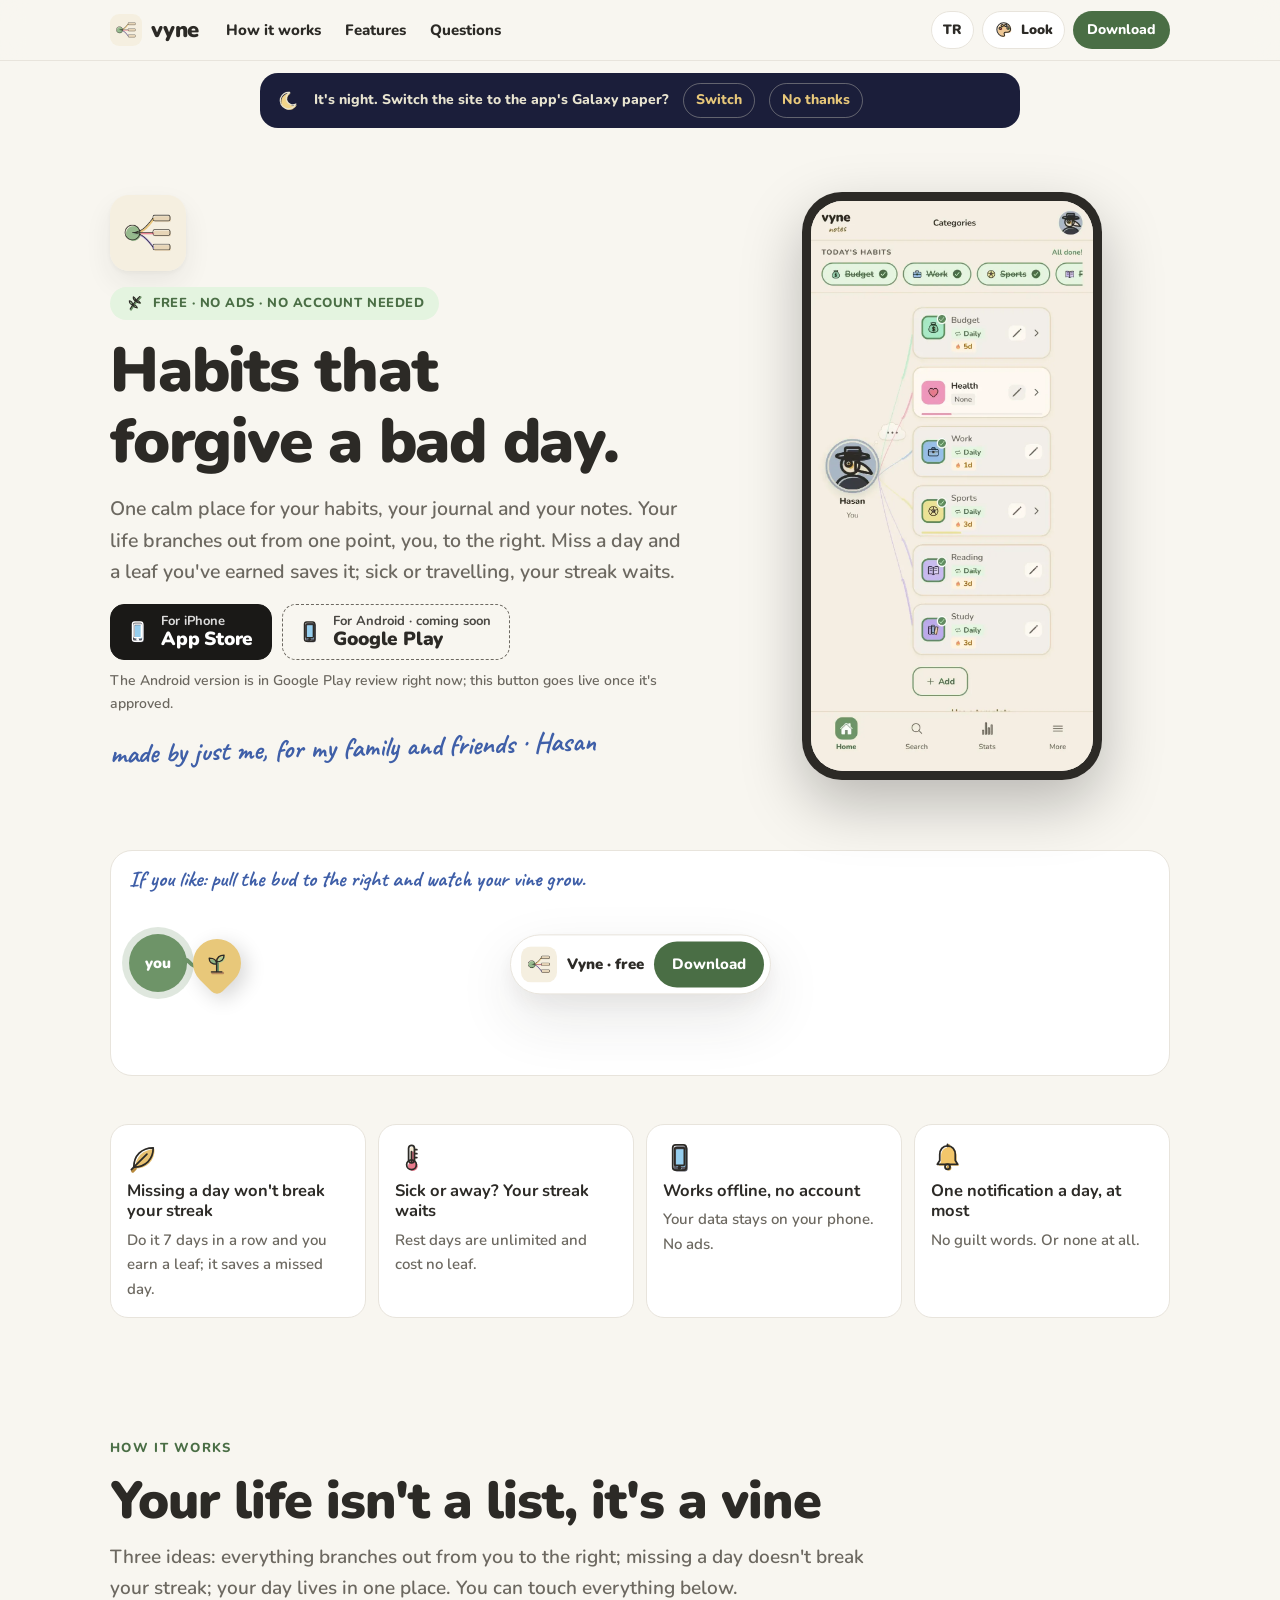
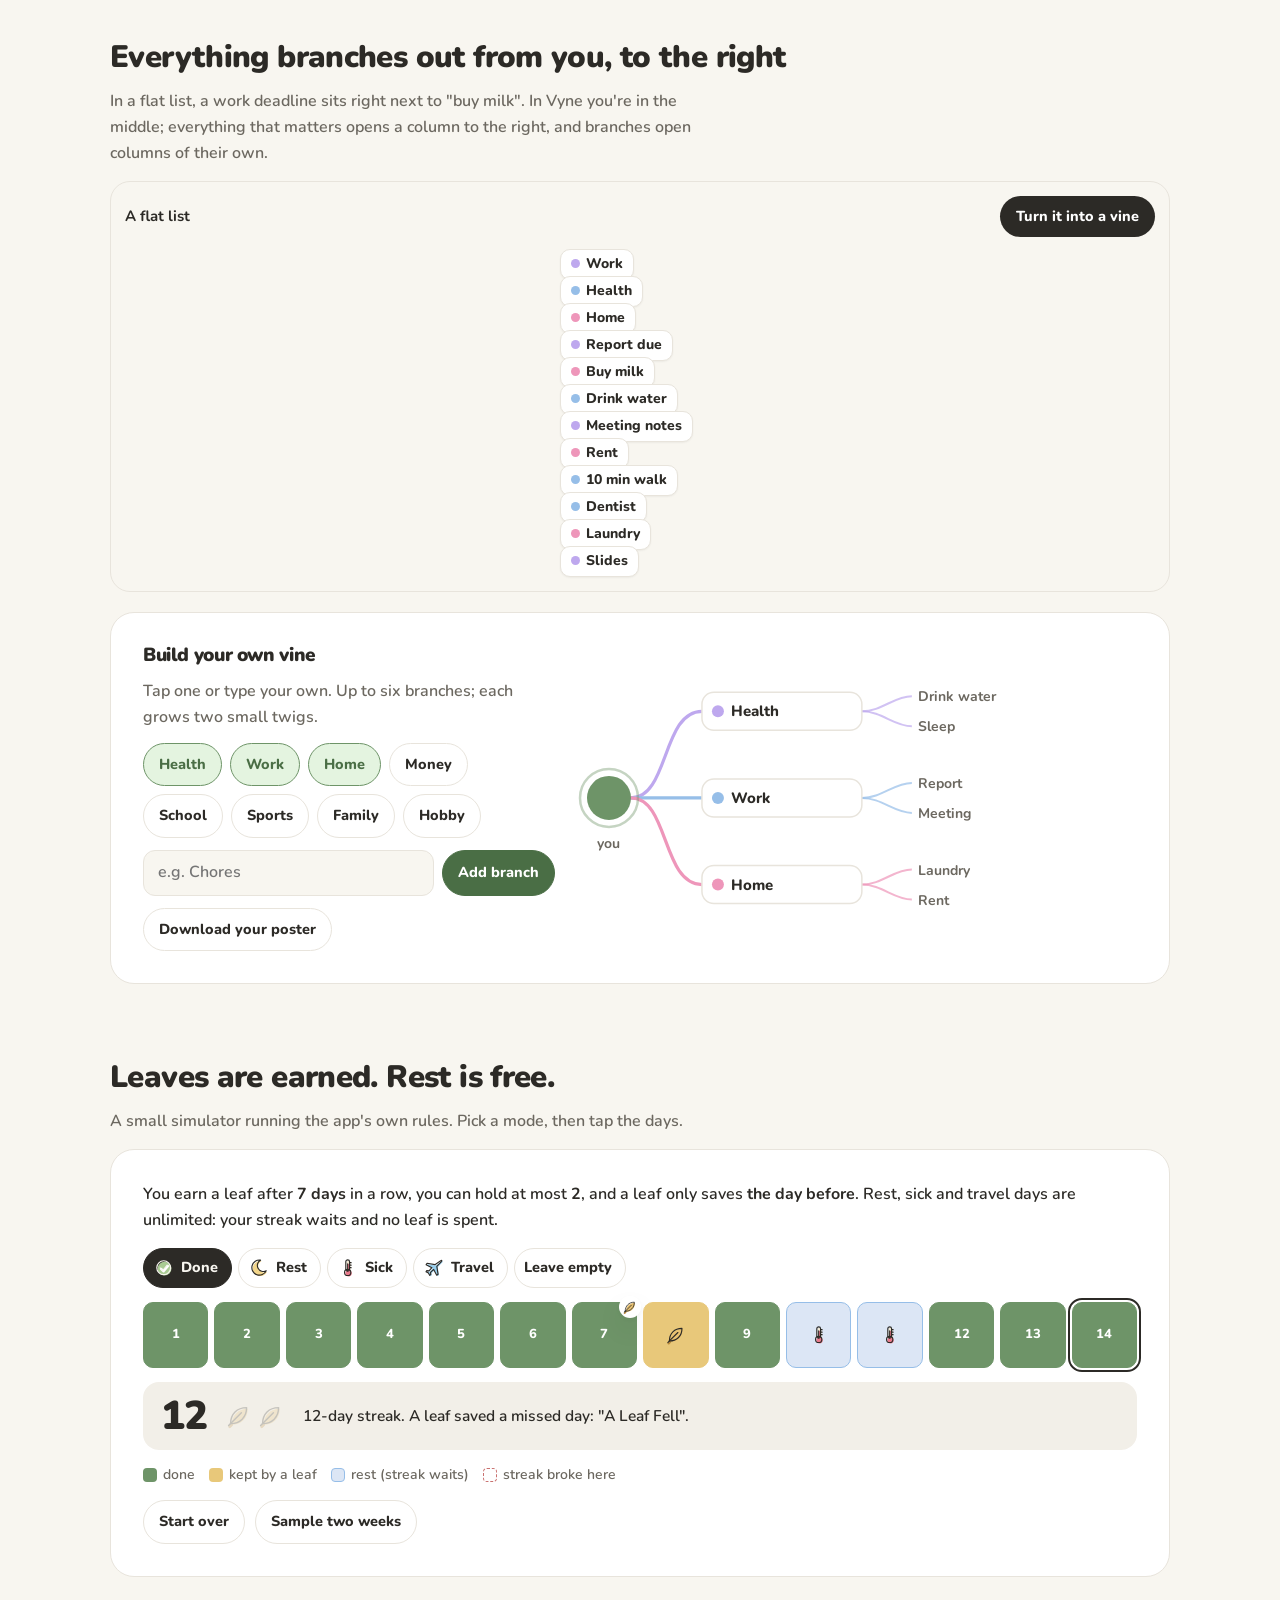
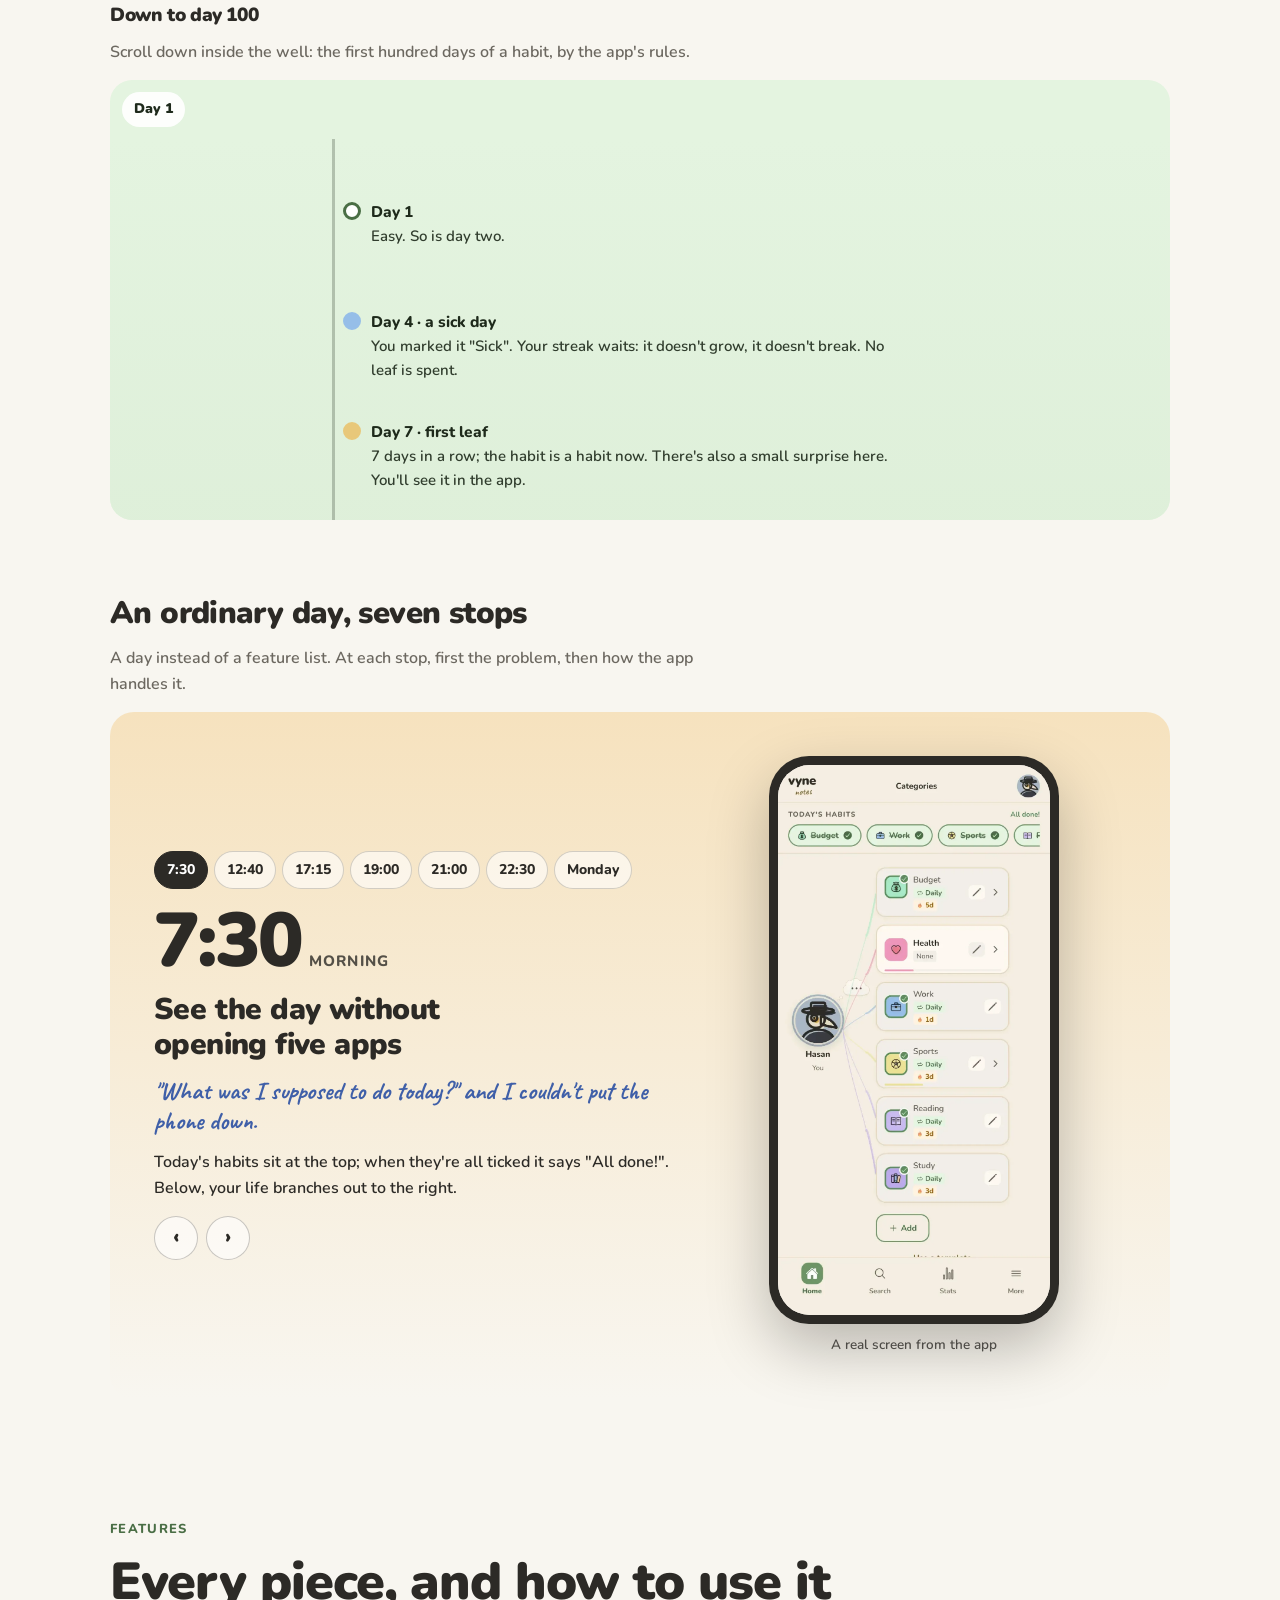
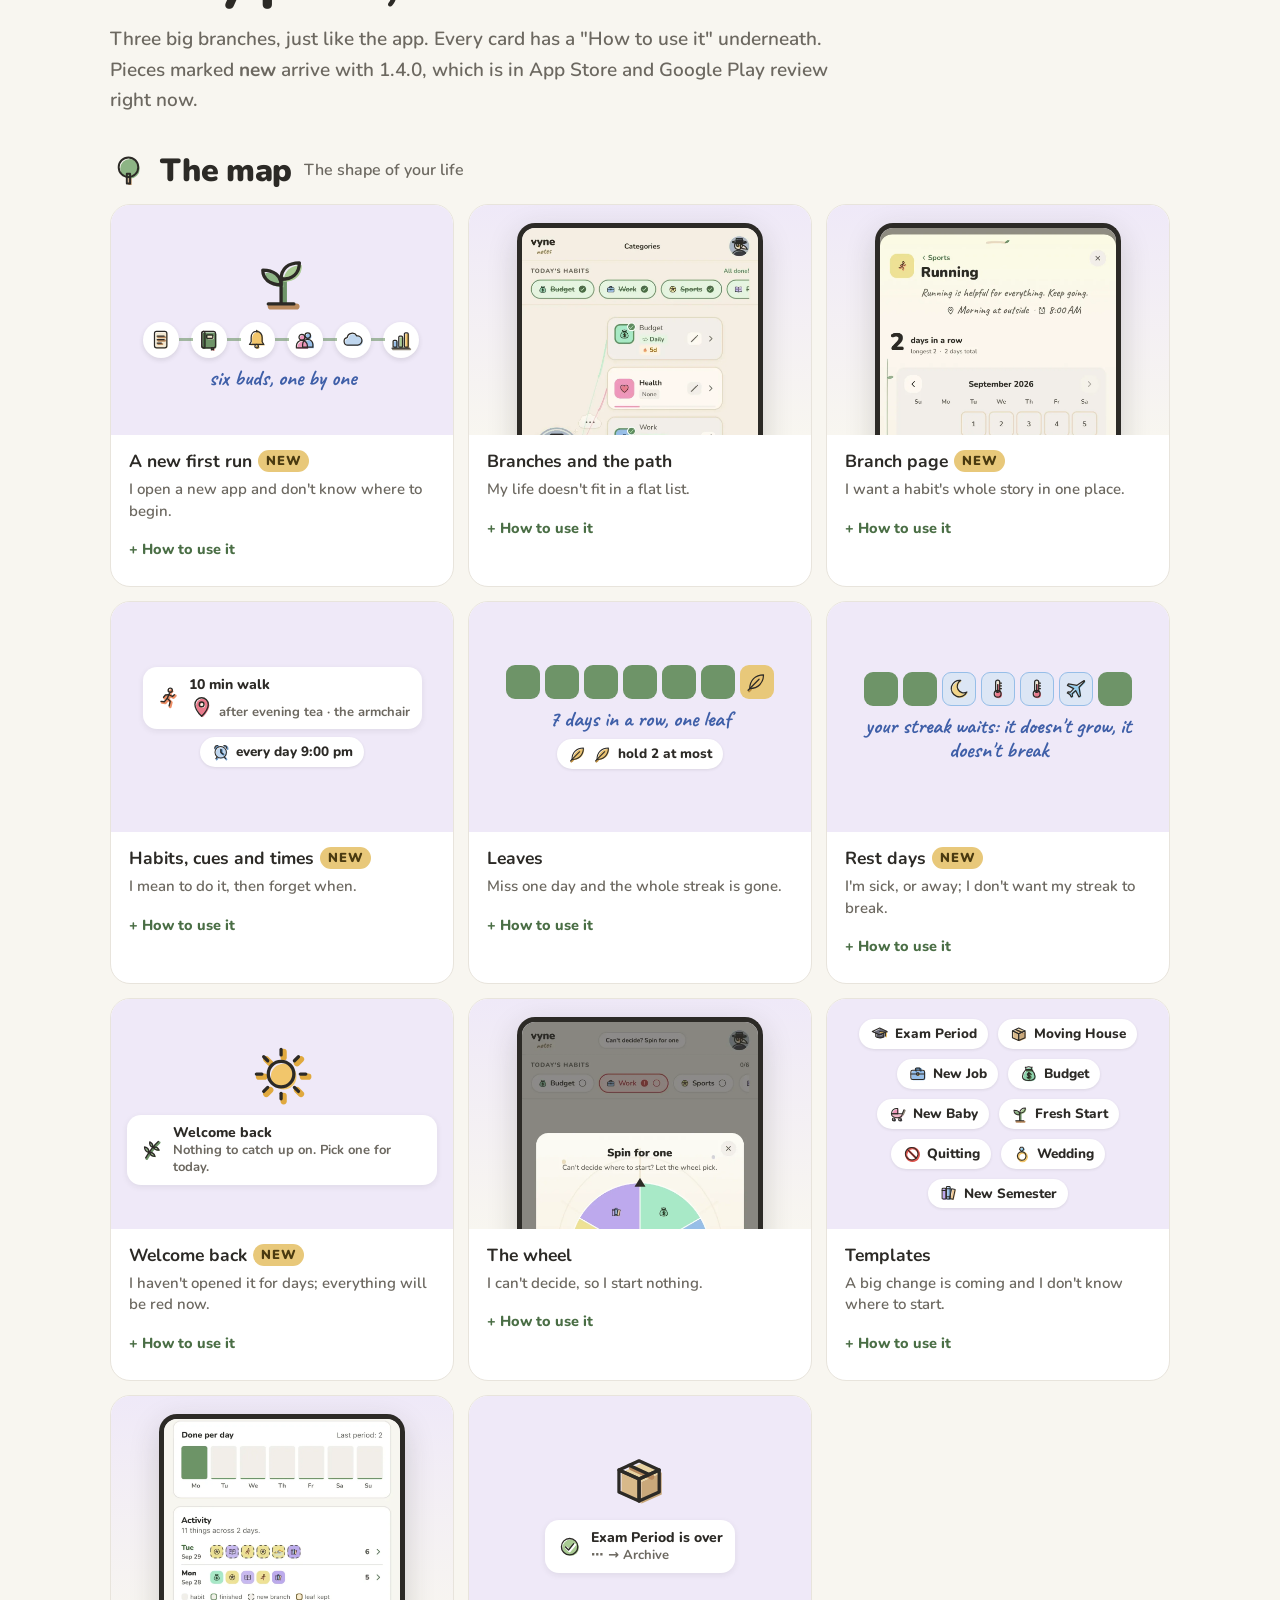
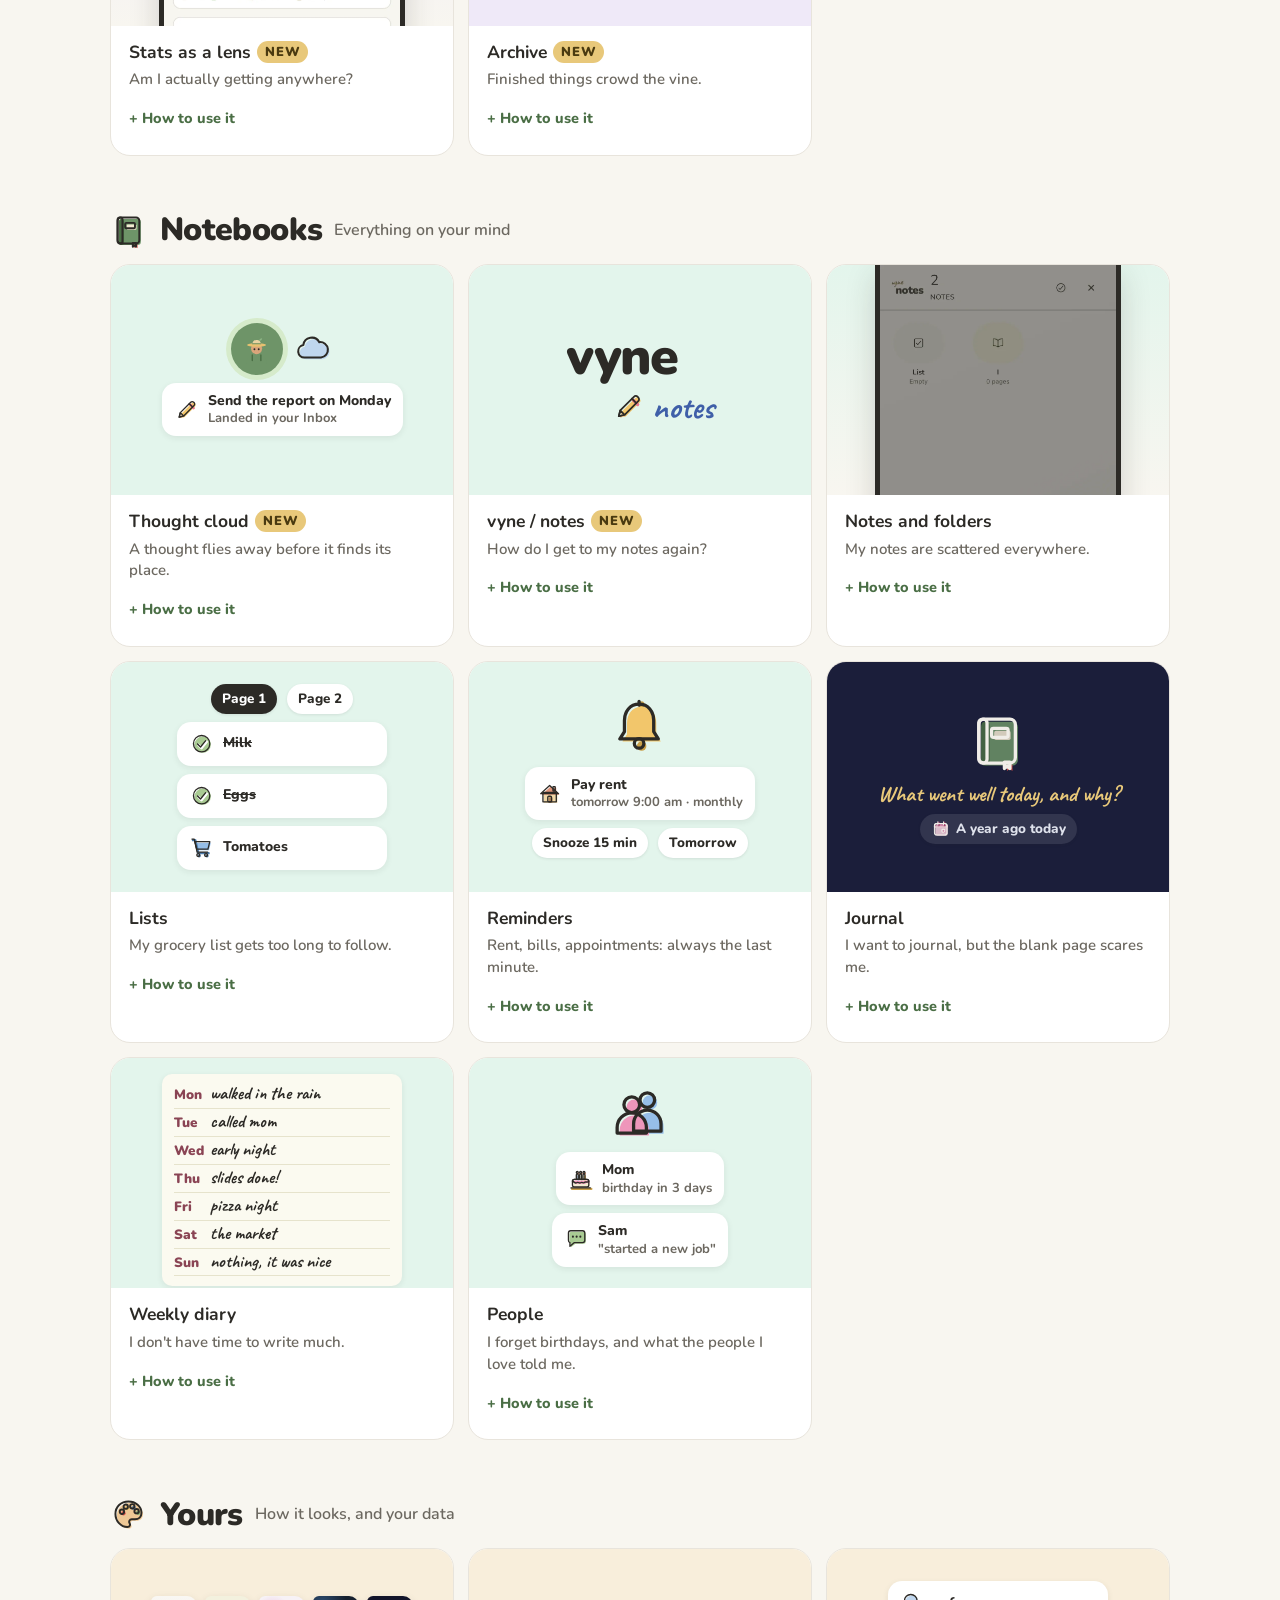
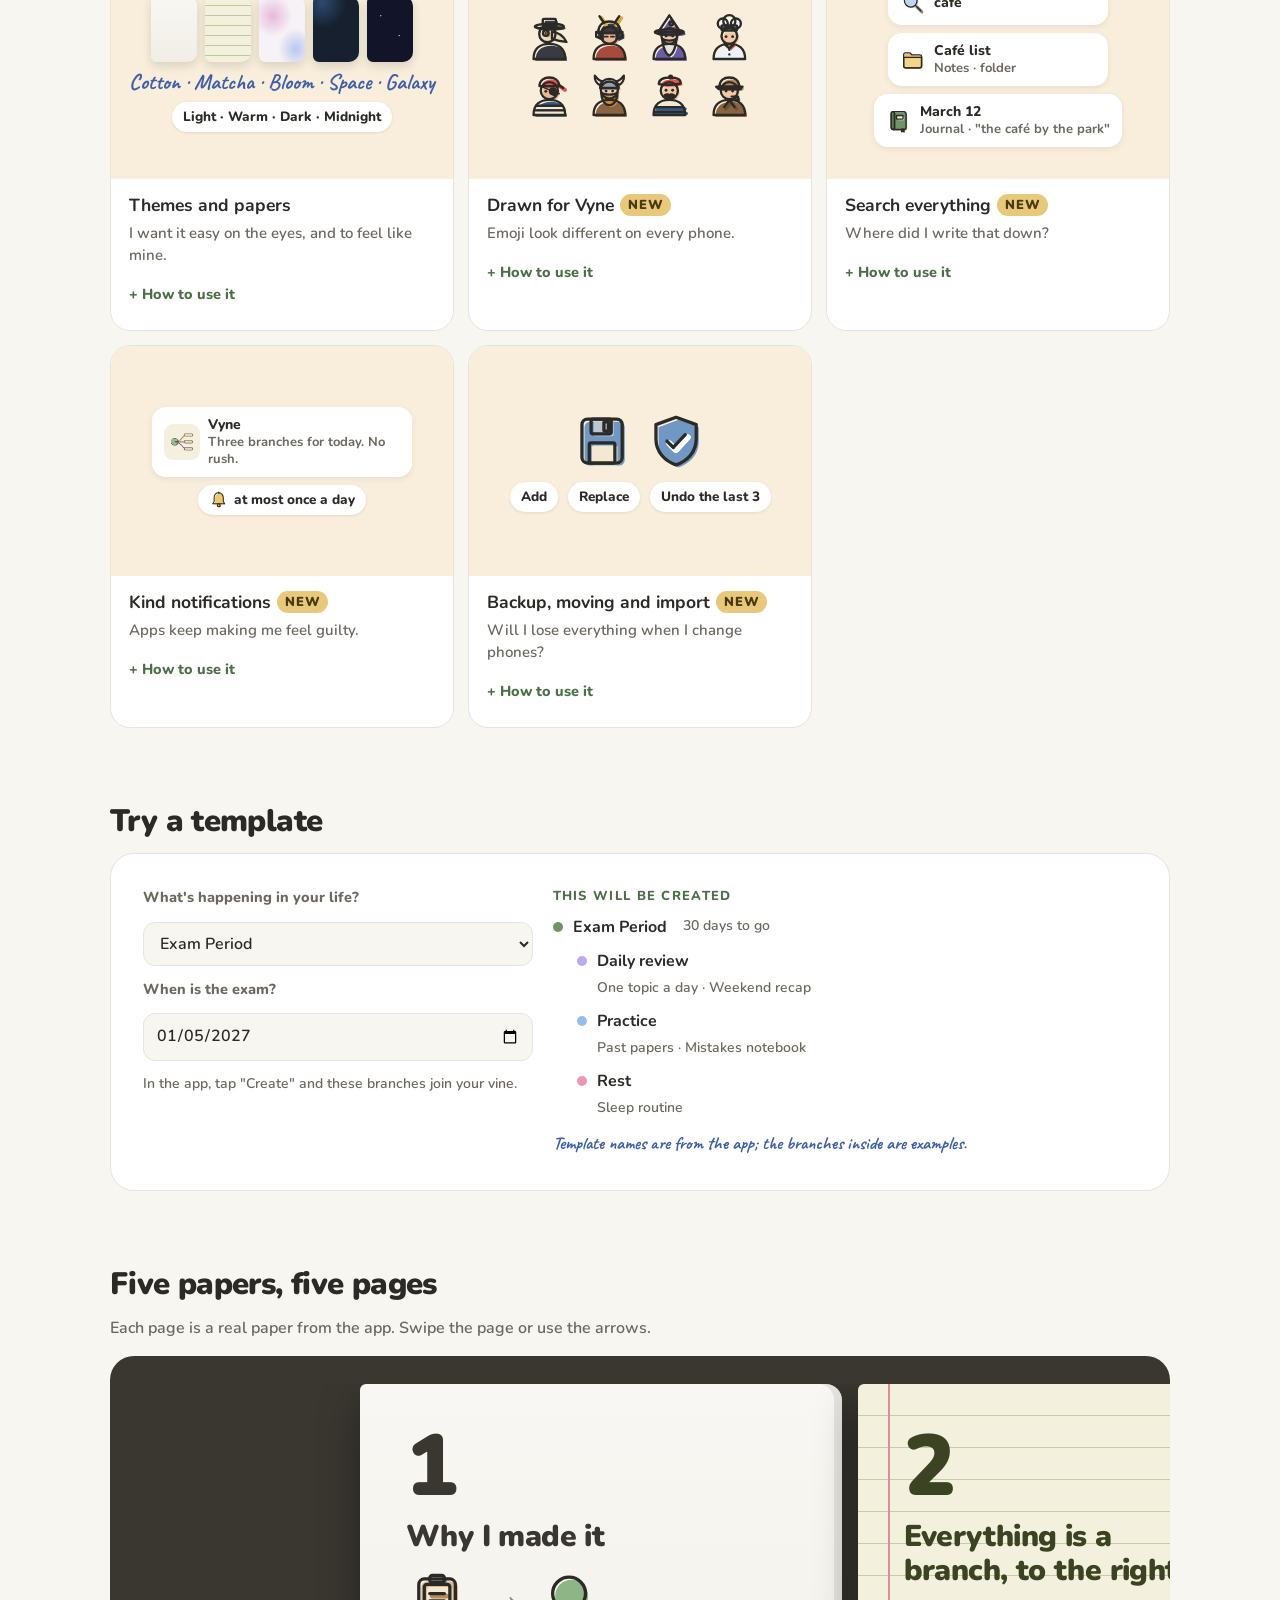
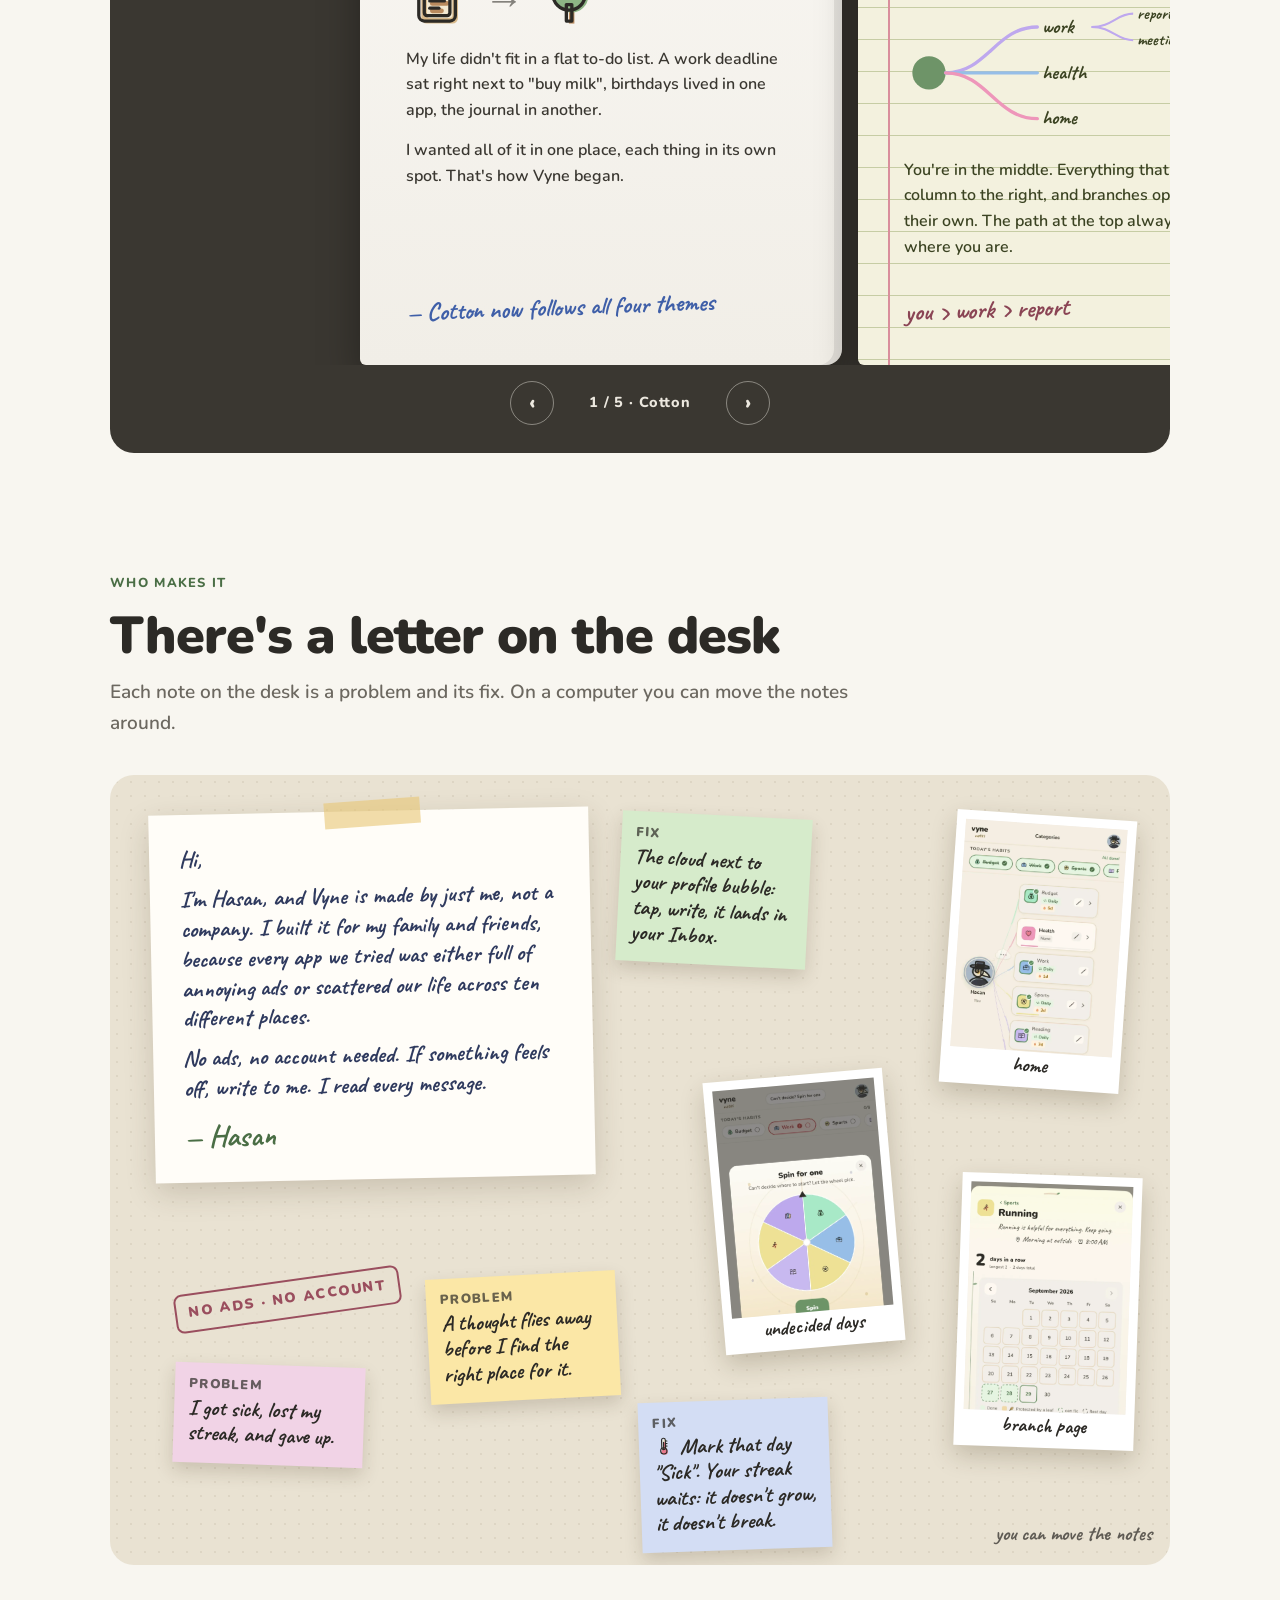
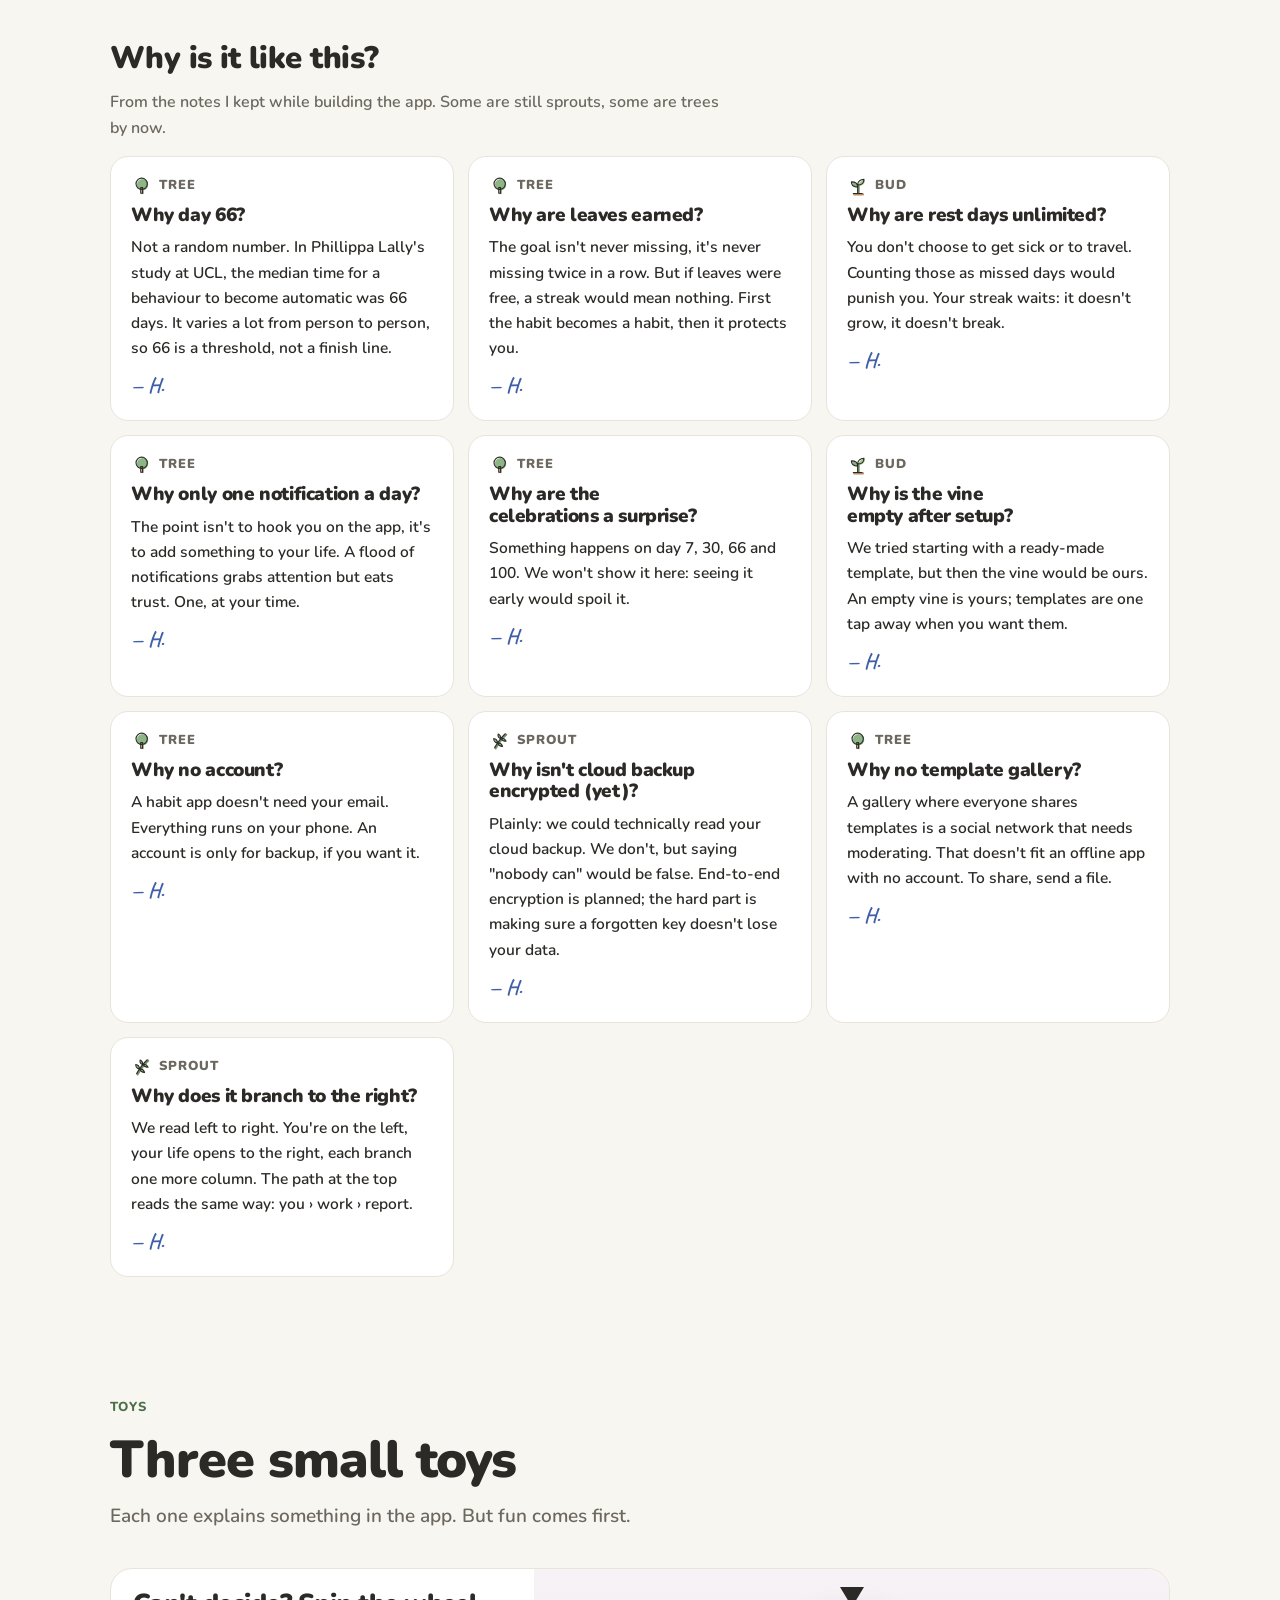
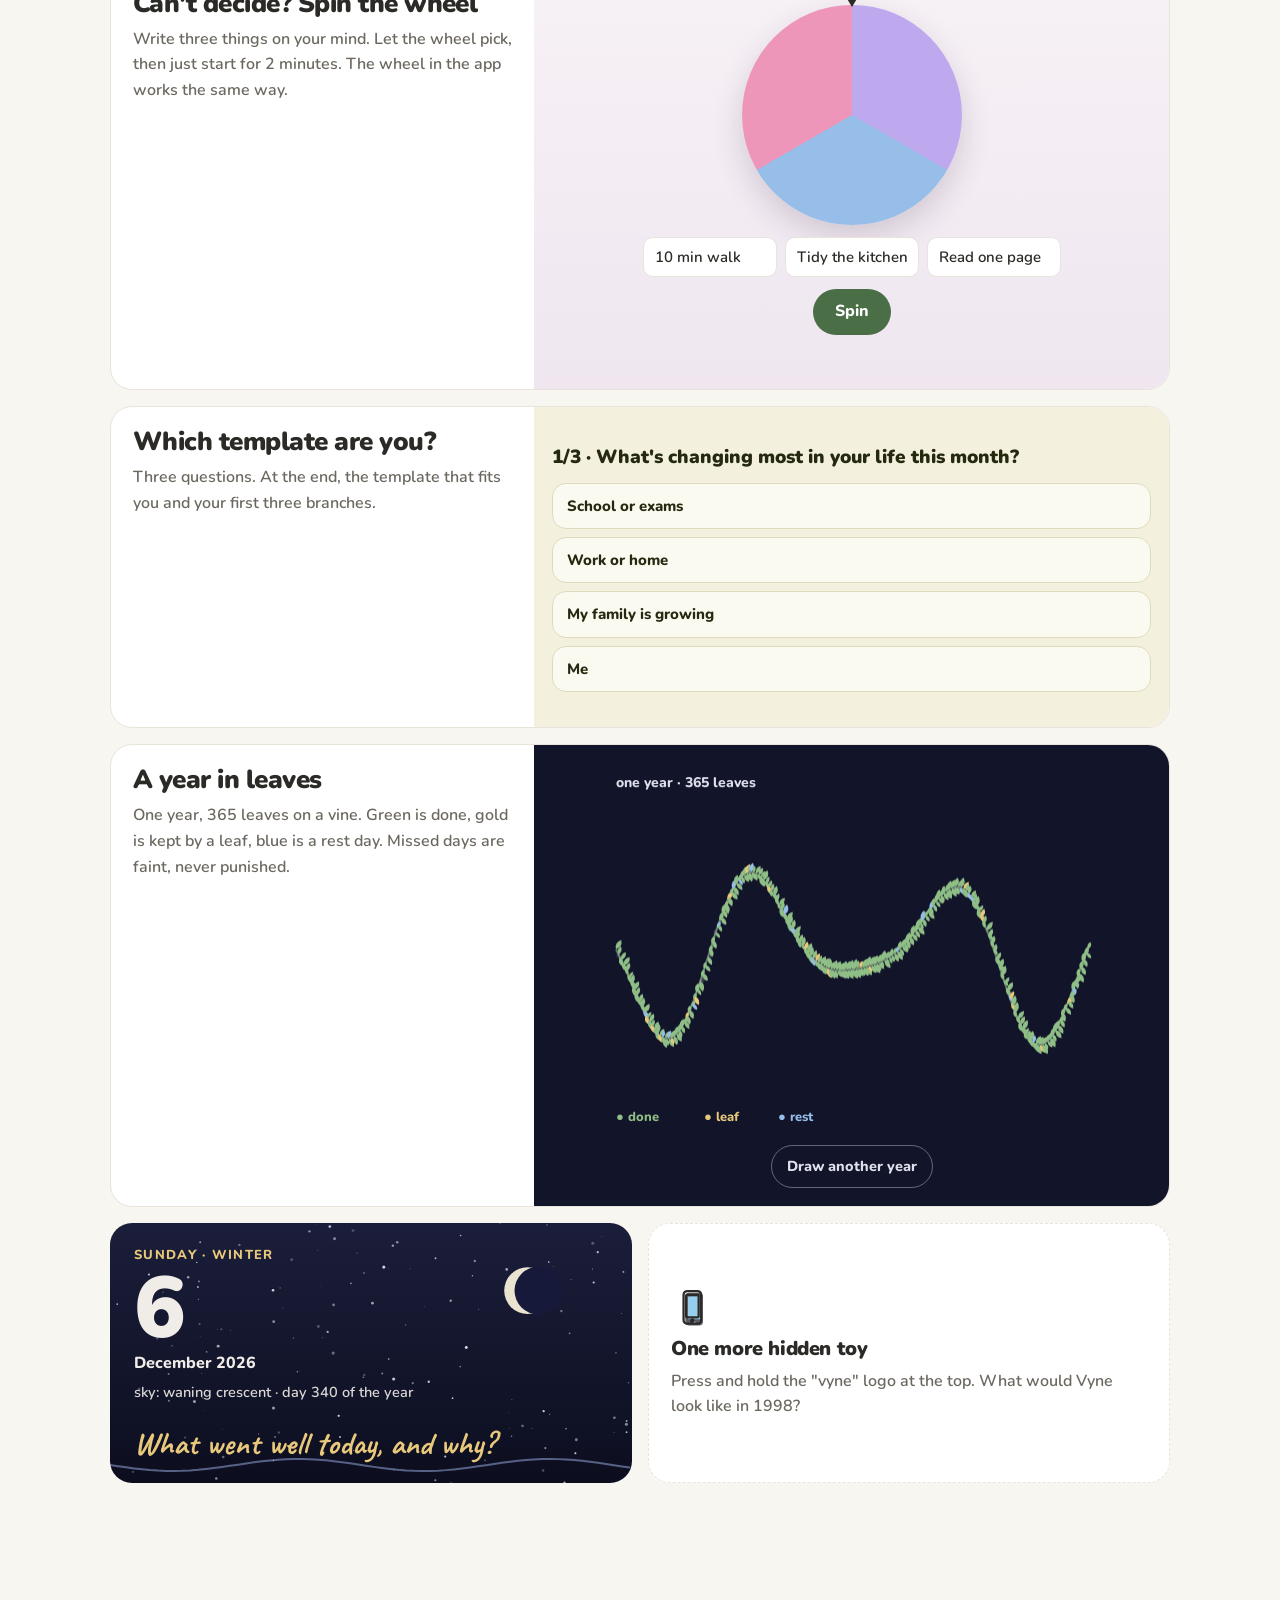
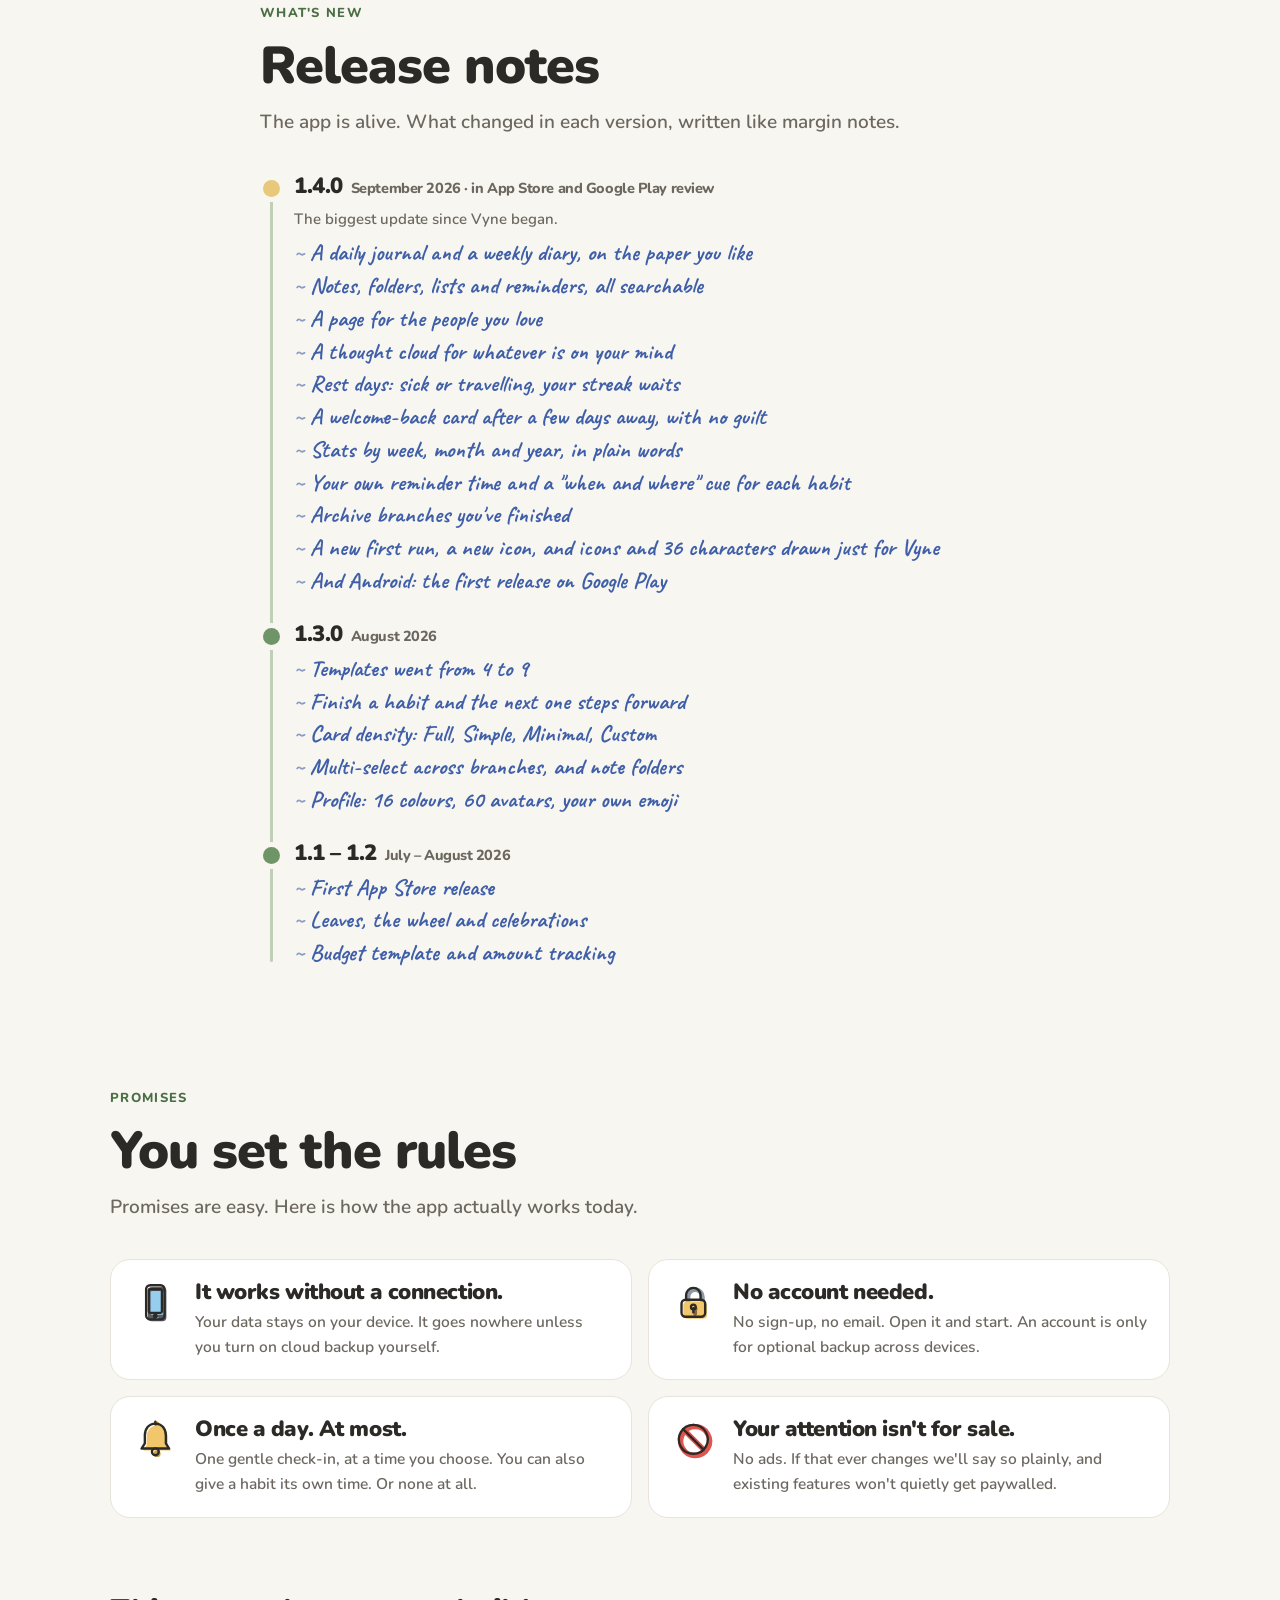
==== commit 7bd4c310: "Site: tek sayfa, her şey baştan açık, iki mağaza rozeti Hasan'ın telefon incelemesindeki (vyne/docs/" ====
--- a/en/index.html
+++ b/en/index.html
@@ -4,11 +4,11 @@
 <meta charset="utf-8">
 <meta name="viewport" content="width=device-width, initial-scale=1, viewport-fit=cover">
 <title>Vyne: Habit Tracker & Journal · Habits that forgive a bad day</title>
-<meta name="description" content="One calm place for your habits, your journal and your notes. Miss a day and your streak doesn’t break. No ads, no account, works offline.">
-<link rel="canonical" href="https://hasankalkanDEV.github.io/vyne-website/en/">
-<link rel="alternate" hreflang="tr" href="https://hasankalkanDEV.github.io/vyne-website/">
-<link rel="alternate" hreflang="en" href="https://hasankalkanDEV.github.io/vyne-website/en/">
-<link rel="alternate" hreflang="x-default" href="https://hasankalkanDEV.github.io/vyne-website/">
+<meta name="description" content="One calm place for your habits, your journal and your notes. Miss a day and your streak doesn't break. No ads, no account, works offline. iPhone and Android.">
+<link rel="canonical" href="https://hasankalkandev.github.io/vyne-website/en/">
+<link rel="alternate" hreflang="tr" href="https://hasankalkandev.github.io/vyne-website/">
+<link rel="alternate" hreflang="en" href="https://hasankalkandev.github.io/vyne-website/en/">
+<link rel="alternate" hreflang="x-default" href="https://hasankalkandev.github.io/vyne-website/">
 <link rel="icon" href="../favicon.svg" type="image/svg+xml">
 <link rel="icon" href="../favicon.png" sizes="64x64" type="image/png">
 <link rel="apple-touch-icon" href="../apple-touch-icon.png">
@@ -16,18 +16,19 @@
 <meta name="theme-color" content="#1E1C18" media="(prefers-color-scheme: dark)">
 <meta name="apple-itunes-app" content="app-id=6790837181">
 <meta property="og:title" content="Vyne: Habit Tracker & Journal · Habits that forgive a bad day">
-<meta property="og:description" content="One calm place for your habits, your journal and your notes. Miss a day and your streak doesn’t break. No ads, no account, works offline.">
+<meta property="og:description" content="One calm place for your habits, your journal and your notes. Miss a day and your streak doesn't break. No ads, no account, works offline.">
 <meta property="og:type" content="website">
-<meta property="og:url" content="https://hasankalkanDEV.github.io/vyne-website/en/">
+<meta property="og:url" content="https://hasankalkandev.github.io/vyne-website/en/">
 <meta property="og:locale" content="en_US">
-<meta property="og:image" content="https://hasankalkanDEV.github.io/vyne-website/og-image.png">
+<meta property="og:image" content="https://hasankalkandev.github.io/vyne-website/og-image.png">
 <meta property="og:image:width" content="1200">
 <meta property="og:image:height" content="630">
-<meta property="og:image:alt" content="Vyne: a vine branching from a central bubble into the areas of your life">
+<meta property="og:image:alt" content="Vyne: a vine branching from one bubble into the areas of your life">
 <meta name="twitter:card" content="summary_large_image">
 <meta name="twitter:title" content="Vyne: Habit Tracker & Journal · Habits that forgive a bad day">
-<meta name="twitter:description" content="One calm place for your habits, your journal and your notes. Miss a day and your streak doesn’t break. No ads, no account, works offline.">
-<meta name="twitter:image" content="https://hasankalkanDEV.github.io/vyne-website/og-image.png">
+<meta name="twitter:description" content="One calm place for your habits, your journal and your notes. Miss a day and your streak doesn't break.">
+<meta name="twitter:image" content="https://hasankalkandev.github.io/vyne-website/og-image.png">
+<script>if(/Android/i.test(navigator.userAgent))document.documentElement.classList.add('is-android');</script>
 <link rel="preload" href="../fonts/nunito-latin.woff2" as="font" type="font/woff2" crossorigin>
 <style>
 /* Fontlar yerel: dış CDN yok (site kuralı). */
@@ -51,891 +52,1086 @@
   --bg:#F8F6F0; --card:#FFFFFF; --card-alt:#F2EFE8; --border:#E8E4DC; --ink:#2C2A26; --slate:#6C6860;
   --green:#6E9468; --green-text:#4A6E45; --green-soft:#E4F4E0; --btn-bg:#4A6E45; --btn-ink:#FFFFFF; --pen:#3F5FA8; --leaf:#E8C87A;
   --shadow:0 2px 4px rgba(44,42,38,.04),0 12px 28px rgba(44,42,38,.07); --shadow-lg:0 8px 20px rgba(44,42,38,.06),0 24px 60px rgba(44,42,38,.11);
-  --paper-img:none; --season:#E8C87A;
+  --paper-img:none; --season:#E8C87A; --gfo:1;
   --hand:'Caveat','Segoe Print',cursive; --sans:'Nunito',system-ui,-apple-system,'Segoe UI',sans-serif; --ease:cubic-bezier(.22,.61,.36,1);
 }
 @media (prefers-color-scheme:dark){ :root:not([data-theme="light"]){ color-scheme:dark;
   --bg:#1E1C18; --card:#2C2A26; --card-alt:#363430; --border:#3C3A36; --ink:#F0EDE8; --slate:#A19E9A;
-  --green:#A6CB9E; --green-text:#A6CB9E; --green-soft:#2C3A2C; --btn-bg:#A6CB9E; --btn-ink:#16200F; --pen:#9DB4EA;
+  --green:#A6CB9E; --green-text:#A6CB9E; --green-soft:#2C3A2C; --btn-bg:#A6CB9E; --btn-ink:#16200F; --pen:#9DB4EA; --gfo:.55;
   --shadow:0 2px 4px rgba(0,0,0,.24),0 12px 28px rgba(0,0,0,.3); --shadow-lg:0 8px 20px rgba(0,0,0,.3),0 24px 60px rgba(0,0,0,.4); } }
 :root[data-theme="dark"]{ color-scheme:dark;
   --bg:#1E1C18; --card:#2C2A26; --card-alt:#363430; --border:#3C3A36; --ink:#F0EDE8; --slate:#A19E9A;
-  --green:#A6CB9E; --green-text:#A6CB9E; --green-soft:#2C3A2C; --btn-bg:#A6CB9E; --btn-ink:#16200F; --pen:#9DB4EA;
+  --green:#A6CB9E; --green-text:#A6CB9E; --green-soft:#2C3A2C; --btn-bg:#A6CB9E; --btn-ink:#16200F; --pen:#9DB4EA; --gfo:.55;
   --shadow:0 2px 4px rgba(0,0,0,.24),0 12px 28px rgba(0,0,0,.3); --shadow-lg:0 8px 20px rgba(0,0,0,.3),0 24px 60px rgba(0,0,0,.4); }
 :root[data-vt="light"]{ color-scheme:light; --bg:#F8F6F0; --card:#FFFFFF; --card-alt:#F2EFE8; --border:#E8E4DC; --ink:#2C2A26; --slate:#6C6860;
-  --green:#6E9468; --green-text:#4A6E45; --green-soft:#E4F4E0; --btn-bg:#4A6E45; --btn-ink:#FFFFFF; --pen:#3F5FA8;
+  --green:#6E9468; --green-text:#4A6E45; --green-soft:#E4F4E0; --btn-bg:#4A6E45; --btn-ink:#FFFFFF; --pen:#3F5FA8; --gfo:1;
   --shadow:0 2px 4px rgba(44,42,38,.04),0 12px 28px rgba(44,42,38,.07); --shadow-lg:0 8px 20px rgba(44,42,38,.06),0 24px 60px rgba(44,42,38,.11); }
 :root[data-vt="warm"]{ color-scheme:light; --bg:#F5EFE0; --card:#FDF8F0; --card-alt:#F2EFE8; --border:#E8D8C0; --ink:#2C2A26; --slate:#6C6860;
-  --green:#6E9468; --green-text:#4A6E45; --green-soft:#E4F4E0; --btn-bg:#4A6E45; --btn-ink:#FFFFFF; --pen:#3F5FA8;
+  --green:#6E9468; --green-text:#4A6E45; --green-soft:#E4F4E0; --btn-bg:#4A6E45; --btn-ink:#FFFFFF; --pen:#3F5FA8; --gfo:1;
   --shadow:0 2px 4px rgba(44,42,38,.05),0 12px 28px rgba(44,42,38,.08); --shadow-lg:0 8px 20px rgba(44,42,38,.07),0 24px 60px rgba(44,42,38,.12); }
 :root[data-vt="dark"]{ color-scheme:dark; --bg:#1E1C18; --card:#2C2A26; --card-alt:#363430; --border:#3C3A36; --ink:#F0EDE8; --slate:#A19E9A;
-  --green:#A6CB9E; --green-text:#A6CB9E; --green-soft:#2C3A2C; --btn-bg:#A6CB9E; --btn-ink:#16200F; --pen:#9DB4EA;
+  --green:#A6CB9E; --green-text:#A6CB9E; --green-soft:#2C3A2C; --btn-bg:#A6CB9E; --btn-ink:#16200F; --pen:#9DB4EA; --gfo:.55;
   --shadow:0 2px 4px rgba(0,0,0,.24),0 12px 28px rgba(0,0,0,.3); --shadow-lg:0 8px 20px rgba(0,0,0,.3),0 24px 60px rgba(0,0,0,.4); }
 :root[data-vt="midnight"]{ color-scheme:dark; --bg:#0F0F0F; --card:#1A1A1A; --card-alt:#242220; --border:#2A2A2A; --ink:#F0EDE8; --slate:#A19E9A;
-  --green:#A6CB9E; --green-text:#A6CB9E; --green-soft:#2C3A2C; --btn-bg:#A6CB9E; --btn-ink:#16200F; --pen:#9DB4EA;
+  --green:#A6CB9E; --green-text:#A6CB9E; --green-soft:#2C3A2C; --btn-bg:#A6CB9E; --btn-ink:#16200F; --pen:#9DB4EA; --gfo:.55;
   --shadow:0 2px 4px rgba(0,0,0,.3),0 12px 28px rgba(0,0,0,.4); --shadow-lg:0 8px 20px rgba(0,0,0,.4),0 24px 60px rgba(0,0,0,.5); }
-/* Kâğıtlar: uygulamanın NotepadModal tablosundaki renkler. Zemin dokusu + gerekirse koyu mürekkep. */
-:root[data-paper="matcha"]{ --bg:#F3F1DE; --card:#FBFAF0; --card-alt:#ECEACF; --border:#DDDBBE; --ink:#25290F; --slate:#67714B; color-scheme:light;
+/* Kâğıtlar: uygulamanın NotepadModal tablosundaki renkler. */
+:root[data-paper="matcha"]{ --bg:#F3F1DE; --card:#FBFAF0; --card-alt:#ECEACF; --border:#DDDBBE; --ink:#25290F; --slate:#5E6844; color-scheme:light; --gfo:1;
   --green:#6E9468; --green-text:#4A6E45; --green-soft:#E4F0D6; --btn-bg:#4A6E45; --btn-ink:#fff; --pen:#8A4454;
   --paper-img:repeating-linear-gradient(180deg,transparent 0 31px,rgba(143,160,94,.28) 31px 32px); }
-:root[data-paper="bloom"]{ --bg:#F7F2F6; --card:#FFFBFE; --card-alt:#F0E6EF; --border:#E6D6E4; --ink:#3A2340; --slate:#826395; color-scheme:light;
+:root[data-paper="bloom"]{ --bg:#F7F2F6; --card:#FFFBFE; --card-alt:#F0E6EF; --border:#E6D6E4; --ink:#3A2340; --slate:#76598A; color-scheme:light; --gfo:1;
   --green:#6E9468; --green-text:#4A6E45; --green-soft:#EDE3F2; --btn-bg:#4A6E45; --btn-ink:#fff; --pen:#6B3F7E;
   --paper-img:radial-gradient(40% 30% at 12% 8%,rgba(231,184,222,.55),transparent 70%),radial-gradient(40% 30% at 90% 30%,rgba(185,199,242,.5),transparent 70%),radial-gradient(35% 25% at 30% 80%,rgba(247,203,176,.45),transparent 70%); }
-:root[data-paper="space"]{ --bg:#16202E; --card:#1E2A3B; --card-alt:#243247; --border:#2E3E55; --ink:#E6EAF2; --slate:#A9B4C6; color-scheme:dark;
+:root[data-paper="space"]{ --bg:#16202E; --card:#1E2A3B; --card-alt:#243247; --border:#2E3E55; --ink:#E6EAF2; --slate:#A9B4C6; color-scheme:dark; --gfo:.55;
   --green:#9DD4C0; --green-text:#9DD4C0; --green-soft:#1F3A3A; --btn-bg:#9DD4C0; --btn-ink:#10201C; --pen:#9DD4C0;
   --paper-img:radial-gradient(60% 40% at 20% 0%,rgba(44,74,110,.8),transparent 70%); }
-:root[data-paper="galaxy"]{ --bg:#12142A; --card:#1B1E3A; --card-alt:#23274A; --border:#2E3358; --ink:#DFE2EC; --slate:#AEB3CC; color-scheme:dark;
+:root[data-paper="galaxy"]{ --bg:#12142A; --card:#1B1E3A; --card-alt:#23274A; --border:#2E3358; --ink:#DFE2EC; --slate:#AEB3CC; color-scheme:dark; --gfo:.55;
   --green:#A6CB9E; --green-text:#A6CB9E; --green-soft:#253A2A; --btn-bg:#E8C87A; --btn-ink:#1B1E3A; --pen:#E8C87A;
   --paper-img:radial-gradient(1.2px 1.2px at 10% 20%,#fff8,transparent),radial-gradient(1px 1px at 70% 12%,#fff8,transparent),radial-gradient(1.4px 1.4px at 40% 60%,#fff6,transparent),radial-gradient(1px 1px at 85% 75%,#fff8,transparent),radial-gradient(1.2px 1.2px at 22% 88%,#fff6,transparent),radial-gradient(80% 50% at 70% 0%,rgba(42,47,85,.9),transparent 70%); }
 
 *,*::before,*::after{box-sizing:border-box}
-html{scroll-behavior:smooth}
+html{scroll-behavior:smooth; scroll-padding-top:120px}
 body{background:var(--bg); background-image:var(--paper-img); background-attachment:fixed; color:var(--ink); font-family:var(--sans); font-weight:600; font-size:16px; line-height:1.62;
-  margin:0; padding-block:0 130px; -webkit-font-smoothing:antialiased; transition:background-color 420ms var(--ease), color 420ms var(--ease); overflow-x:clip}
+  margin:0; padding-bottom:calc(110px + env(safe-area-inset-bottom,0px)); -webkit-font-smoothing:antialiased; transition:background-color 420ms var(--ease), color 420ms var(--ease); overflow-x:clip}
 h1,h2,h3,h4{font-weight:900; letter-spacing:-.02em; line-height:1.14; margin:0; text-wrap:balance}
 p{margin:0}
 a{color:var(--green-text)}
 button{font:inherit}
+img{max-width:100%; height:auto}
 :focus-visible{outline:3px solid var(--green); outline-offset:3px; border-radius:6px}
 .wrap{max-width:1100px; margin:0 auto; padding-inline:20px}
-.narrow{max-width:740px; margin:0 auto; padding-inline:20px}
+.narrow{max-width:760px; margin:0 auto; padding-inline:20px}
 .hand{font-family:var(--hand); font-weight:700; color:var(--pen)}
-.eyebrow{font-size:12.5px; font-weight:800; letter-spacing:.1em; text-transform:uppercase; color:var(--green-text)}
+.eyebrow{font-size:13px; font-weight:800; letter-spacing:.1em; text-transform:uppercase; color:var(--green-text)}
 .muted{color:var(--slate)}
 .vh{position:absolute!important; width:1px; height:1px; overflow:hidden; clip:rect(0 0 0 0); white-space:nowrap}
 .stack{display:flex; flex-direction:column; gap:12px}
-.draftnote{font-family:var(--hand); font-size:16px; color:#826395}
+[hidden]{display:none!important}
+
+/* ===== Uygulamanın çizimleri (satır içi SVG) ===== */
+svg.g{width:1em; height:1em; display:inline-block; vertical-align:-.16em; color:var(--ink); overflow:visible; flex:none}
+svg.g .gf{opacity:var(--gfo)}
+.on-light svg.g{color:#2C2A26} .on-light svg.g .gf{opacity:1}
+.on-dark svg.g{color:#F0EDE8}
+.kicker svg.g{font-size:20px}
+.return-card b svg.g{font-size:22px}
+.night-chip svg.g{color:#E8E4D0; font-size:24px}
+.store svg.g{color:#fff} .store .gf{opacity:1} .store.soon svg.g{color:var(--ink)}
 
 /* ===== Üst çubuk ===== */
-.top{position:sticky; top:env(safe-area-inset-top,0px); z-index:40; background:color-mix(in srgb,var(--bg) 86%,transparent); backdrop-filter:blur(12px); -webkit-backdrop-filter:blur(12px); border-bottom:1px solid var(--border)}
-.top-in{max-width:1100px; margin:0 auto; padding:10px 20px; display:flex; align-items:center; gap:14px}
-.brand{flex:none; display:grid; line-height:1; text-decoration:none; color:var(--ink); user-select:none; -webkit-user-select:none; -webkit-touch-callout:none}
-.brand b{font-weight:900; font-size:21px; letter-spacing:-.03em}
-.brand b i{color:var(--green-text); font-style:normal}
-.brand small{font-family:var(--hand); font-size:15px; color:var(--slate); margin-top:-2px; margin-left:14px}
-.crumbs{display:flex; align-items:center; gap:6px; min-width:0; font-size:14.5px; font-weight:800; color:var(--slate); overflow:hidden}
-.crumbs a{color:var(--slate); text-decoration:none; padding:10px 4px; white-space:nowrap}
-.crumbs a:hover{color:var(--green-text)}
-.crumbs b{color:var(--ink); white-space:nowrap; overflow:hidden; text-overflow:ellipsis}
-.crumbs .sep{opacity:.5}
+.top{position:sticky; top:0; z-index:40; background:color-mix(in srgb,var(--bg) 88%,transparent); backdrop-filter:blur(12px); -webkit-backdrop-filter:blur(12px); border-bottom:1px solid var(--border); padding-top:env(safe-area-inset-top,0px)}
+.top-in{max-width:1100px; margin:0 auto; padding:10px 20px; display:flex; align-items:center; gap:10px 18px; flex-wrap:wrap}
+.brand{flex:none; display:flex; align-items:center; gap:9px; text-decoration:none; color:var(--ink); user-select:none; -webkit-user-select:none; -webkit-touch-callout:none}
+.brand img{width:32px; height:32px; border-radius:9px; display:block}
+.brand b{font-weight:900; font-size:22px; letter-spacing:-.03em; line-height:1}
+.nav{display:flex; align-items:center; gap:4px}
+.nav a{color:var(--ink); text-decoration:none; font-weight:800; font-size:15px; padding:8px 10px; border-radius:999px; white-space:nowrap}
+.nav a:hover,.nav a[aria-current="true"]{background:var(--green-soft); color:var(--green-text)}
 .top-right{margin-left:auto; display:flex; align-items:center; gap:8px; flex:none}
-.pill-tag{font-size:11.5px; font-weight:900; letter-spacing:.08em; text-transform:uppercase; color:var(--slate); text-decoration:none; border:1.5px dashed var(--border); padding:5px 10px; border-radius:999px}
-.look-btn{border:1px solid var(--border); background:var(--card); color:var(--ink); border-radius:999px; padding:7px 12px; font-size:13.5px; font-weight:800; cursor:pointer; display:flex; align-items:center; gap:7px; min-height:36px}
-.look-btn .sw{width:14px; height:14px; border-radius:50%; background:var(--bg); border:1.5px solid var(--green)}
-.look{position:absolute; right:20px; top:calc(100% + 8px); background:var(--card); border:1px solid var(--border); border-radius:18px; box-shadow:var(--shadow-lg); padding:16px; width:min(340px,calc(100vw - 40px)); display:grid; gap:12px}
-.look[hidden]{display:none}
-.look p{font-size:13px; color:var(--slate)}
+.nav-dl{background:var(--btn-bg); color:var(--btn-ink); text-decoration:none; font-weight:800; font-size:14px; padding:8px 14px; border-radius:999px; white-space:nowrap; min-height:38px; display:inline-flex; align-items:center}
+.lang-sw,.look-btn{font-size:13.5px; font-weight:900; color:var(--ink); text-decoration:none; border:1.5px solid var(--border); background:var(--card); padding:6px 11px; border-radius:999px; min-height:38px; display:inline-flex; align-items:center; gap:7px; cursor:pointer}
+.lang-sw:hover,.look-btn:hover{border-color:var(--green)}
+.look-btn svg.g{font-size:20px}
+.look{position:absolute; right:20px; top:calc(100% + 8px); background:var(--card); border:1px solid var(--border); border-radius:18px; box-shadow:var(--shadow-lg); padding:16px; width:min(340px,calc(100vw - 40px)); display:grid; gap:12px; z-index:50}
+.look p{font-size:13.5px; color:var(--slate)}
 .look h4{font-size:13px; letter-spacing:.08em; text-transform:uppercase; color:var(--slate)}
 .chips{display:flex; flex-wrap:wrap; gap:8px}
-.chip{display:flex; align-items:center; gap:8px; padding:7px 12px; border-radius:999px; border:1.5px solid var(--border); background:var(--card); color:var(--ink); font-size:13.5px; font-weight:800; cursor:pointer}
+.chip{display:flex; align-items:center; gap:8px; padding:7px 12px; border-radius:999px; border:1.5px solid var(--border); background:var(--card); color:var(--ink); font-size:14px; font-weight:800; cursor:pointer}
 .chip[aria-pressed="true"]{border-color:var(--green); box-shadow:0 0 0 3px var(--green-soft)}
 .dot{width:15px; height:15px; border-radius:50%; border:1px solid rgba(128,128,128,.3)}
 .switch{display:flex; align-items:center; justify-content:space-between; gap:10px; font-size:14px; font-weight:800}
-.switch button{border:1.5px solid var(--border); background:var(--card-alt); color:var(--ink); border-radius:999px; padding:5px 12px; font-size:13px; font-weight:800; cursor:pointer}
+.switch button{border:1.5px solid var(--border); background:var(--card-alt); color:var(--ink); border-radius:999px; padding:5px 12px; font-size:13.5px; font-weight:800; cursor:pointer}
 .switch button[aria-pressed="true"]{background:var(--btn-bg); color:var(--btn-ink); border-color:var(--btn-bg)}
-.night-chip{position:fixed; left:50%; top:112px; width:max-content; max-width:calc(100vw - 32px); transform:translateX(-50%); z-index:41; background:#1B1E3A; color:#E8C87A; font-weight:800; font-size:13px; padding:8px 14px; border-radius:999px; box-shadow:var(--shadow-lg); display:flex; gap:10px; align-items:center}
-.night-chip button{border:0; background:transparent; color:#DFE2EC; text-decoration:underline; cursor:pointer; font-size:13px; font-weight:800}
-.night-chip[hidden]{display:none}
-@media (max-width:560px){ .pill-tag{display:none} .look-btn .t{display:none} }
-
-/* ===== Alt dok: tut, mürekkep dolsun ===== */
-.dock{position:fixed; left:0; right:0; bottom:0; z-index:45; padding:10px 16px calc(10px + env(safe-area-inset-bottom,0px)); pointer-events:none; display:flex; justify-content:center}
-.dock-in{pointer-events:auto; display:flex; align-items:center; gap:10px; background:var(--card); border:1px solid var(--border); box-shadow:var(--shadow-lg); border-radius:999px; padding:6px 6px 6px 8px; max-width:100%}
-.dock .back{border:0; background:var(--card-alt); color:var(--ink); width:44px; height:44px; border-radius:50%; cursor:pointer; font-size:20px; font-weight:900; flex:none}
-.dock .back[hidden]{display:none}
-.dock .note{font-size:12.5px; color:var(--slate); padding-inline:6px; white-space:nowrap}
-.btn{position:relative; overflow:hidden; display:inline-flex; align-items:center; gap:8px; background:var(--btn-bg); color:var(--btn-ink); font-weight:800; font-size:15px; padding:12px 22px; border-radius:999px; text-decoration:none; border:0; cursor:pointer; white-space:nowrap; -webkit-user-select:none; user-select:none; -webkit-touch-callout:none}
-.btn .ink{position:absolute; inset:0; background:var(--leaf); transform-origin:left; transform:scaleX(var(--fill,0)); opacity:.55; pointer-events:none}
-.btn span{position:relative}
-@media (max-width:420px){ .dock .note{display:none} }
-
-/* ===== Odalar ===== */
-.room[hidden]{display:none!important}
-.room-head{padding-block:clamp(36px,7vw,72px) clamp(20px,4vw,34px); display:grid; gap:12px}
-.room-head h1{font-size:clamp(32px,5.8vw,56px)}
-.room-head .lede{font-size:clamp(16.5px,2.1vw,19px); color:var(--slate); max-width:60ch}
-.enter{animation:roomIn 480ms var(--ease) both}
-@keyframes roomIn{from{opacity:0; transform:scale(.9)} to{opacity:1; transform:none}}
-.leave-home{animation:homeIn 420ms var(--ease) both}
-@keyframes homeIn{from{opacity:0; transform:scale(1.06)} to{opacity:1; transform:none}}
-.sub{margin-top:clamp(44px,7vw,80px); display:grid; gap:14px}
-.sub > h2{font-size:clamp(24px,3.4vw,32px)}
-.panel{background:var(--card); border:1px solid var(--border); border-radius:24px; padding:clamp(18px,4vw,34px); display:grid; gap:18px}
-.next{margin-top:clamp(56px,9vw,96px); display:grid; gap:14px}
-.next[hidden]{display:none}
-.next-grid{display:grid; grid-template-columns:repeat(auto-fill,minmax(220px,1fr)); gap:12px}
-.twig-card{display:flex; flex-direction:column; gap:4px; text-decoration:none; color:var(--ink); background:var(--card); border:1px solid var(--border); border-radius:16px; padding:14px 16px 14px 18px; position:relative; transition:transform 200ms var(--ease)}
-.twig-card:hover{transform:translateY(-2px)}
-.twig-card::before{content:""; position:absolute; left:0; top:14px; bottom:14px; width:4px; border-radius:0 4px 4px 0; background:var(--c)}
-.twig-card b{font-size:16px}
-.twig-card span{font-size:13.5px; color:var(--slate)}
-
-/* ===== SEN: sağa dallanan merkez ===== */
-.hero{padding-block:clamp(34px,6vw,70px) 4px; display:grid; gap:14px; max-width:760px}
-.kicker{justify-self:start; display:inline-flex; gap:8px; font-size:12.5px; font-weight:800; letter-spacing:.04em; text-transform:uppercase; background:var(--green-soft); color:var(--green-text); padding:6px 15px; border-radius:999px}
-.hero h1{font-size:clamp(40px,7vw,72px)}
-.hero .lede{font-size:clamp(16.5px,2.1vw,19px); color:var(--slate); max-width:50ch}
-.hero .sign{font-family:var(--hand); font-size:clamp(22px,3vw,28px); color:var(--pen); transform:rotate(-1.5deg); transform-origin:left}
-.return-card{margin-top:18px; background:var(--card); border:1px solid var(--border); border-left:4px solid var(--green); border-radius:16px; padding:16px 18px; display:grid; gap:6px; max-width:560px}
-.return-card[hidden]{display:none}
+.lang-hint{display:block; width:max-content; max-width:calc(100% - 32px); margin:12px auto 0; font-size:14px; font-weight:800; color:var(--green-text); background:var(--green-soft); padding:7px 14px; border-radius:999px; text-decoration:none}
+.night-chip{max-width:760px; margin:12px auto 0; width:calc(100% - 32px); background:#1B1E3A; color:#E8E4D0; font-weight:800; font-size:14px; padding:10px 16px; border-radius:18px; display:flex; gap:8px 14px; align-items:center; flex-wrap:wrap}
+.night-chip button{border:1.5px solid rgba(232,228,208,.35); background:transparent; color:#E8C87A; border-radius:999px; padding:5px 12px; cursor:pointer; font-size:14px; font-weight:800}
+@media (max-width:760px){
+  .top-in{padding:8px 16px; gap:6px 10px}
+  .nav{order:3; width:100%; justify-content:space-between; margin-inline:-8px}
+  .nav a{font-size:14.5px; padding:6px 8px}
+  .look-btn .t{display:none}
+}
+@media (max-width:360px){ .brand b{font-size:19px} .nav-dl{padding:8px 11px} }
+
+/* ===== Mağaza rozetleri ===== */
+.stores{display:flex; flex-wrap:wrap; gap:10px; align-items:center}
+.store{display:inline-flex; align-items:center; gap:10px; background:#1A1917; color:#FFF; text-decoration:none; border-radius:14px; padding:9px 18px 9px 14px; min-height:56px; border:1.5px solid #1A1917; line-height:1.1}
+.store svg{width:26px; height:26px; flex:none}
+.store span{display:grid}
+.store small{font-size:13px; font-weight:700; opacity:.85}
+.store b{font-size:19px; font-weight:900; letter-spacing:-.01em}
+.store:hover{transform:translateY(-1px)}
+.store.soon{background:transparent; color:var(--ink); border:1.5px dashed var(--slate); cursor:default}
+.store.soon:hover{transform:none}
+html.is-android .store.play{order:-1}
+.store-note{font-size:14px; color:var(--slate); flex-basis:100%}
+.store-note a{font-weight:800}
+
+/* ===== Hero ===== */
+.hero{display:grid; grid-template-columns:1.15fr .85fr; gap:36px; align-items:center; padding-block:clamp(28px,6vw,64px) 10px}
+.hero-copy{display:grid; gap:16px}
+.hero-icon{width:76px; height:76px; border-radius:19px; box-shadow:var(--shadow)}
+.kicker{justify-self:start; display:inline-flex; gap:8px; align-items:center; font-size:13px; font-weight:800; letter-spacing:.04em; text-transform:uppercase; background:var(--green-soft); color:var(--green-text); padding:6px 15px; border-radius:999px}
+.hero h1{font-size:clamp(40px,5.6vw,62px)}
+.hero .lede{font-size:clamp(17px,2.1vw,19.5px); color:var(--slate); max-width:48ch}
+.sign{font-family:var(--hand); font-size:clamp(23px,3vw,28px); color:var(--pen); transform:rotate(-1.5deg); transform-origin:left}
+.return-card{background:var(--card); border:1px solid var(--border); border-left:4px solid var(--green); border-radius:16px; padding:14px 18px; display:grid; gap:4px; max-width:560px}
 .return-card b{font-size:17px}
 .return-card button{justify-self:start; border:0; background:transparent; color:var(--green-text); font-weight:800; cursor:pointer; padding:6px 0; text-decoration:underline}
-.vinehub[hidden]{display:none}
-.vinehub{position:relative; margin-top:clamp(30px,5vw,54px); display:grid; grid-template-columns:auto 1fr; gap:0 clamp(40px,7vw,96px); align-items:start}
-.vinehub svg.links{position:absolute; inset:0; width:100%; height:100%; pointer-events:none; overflow:visible; z-index:0}
-.vinehub svg.links path{fill:none; stroke-linecap:round}
-.hubcol{position:sticky; top:96px; display:grid; justify-items:center; gap:8px; z-index:1; padding-top:clamp(60px,12vw,150px)}
-.bubble{width:112px; height:112px; border-radius:50%; background:var(--green); box-shadow:0 0 0 10px color-mix(in srgb,var(--green) 22%,transparent); display:grid; place-items:center; color:var(--btn-ink); font-weight:900; font-size:22px}
-.hubcol small{font-size:13px; color:var(--slate); font-weight:800}
-.nodes{display:grid; gap:12px; z-index:1; position:relative}
-.node{display:grid; grid-template-columns:auto minmax(0,1fr) auto; gap:2px 12px; align-items:center; text-decoration:none; color:var(--ink); background:var(--card); border:1px solid var(--border); border-radius:18px; padding:13px 16px; box-shadow:var(--shadow); transition:transform 220ms var(--ease), box-shadow 220ms var(--ease); position:relative}
-.node:hover{transform:translateX(4px); box-shadow:var(--shadow-lg)}
-.node .nd{grid-row:1 / 3; width:14px; height:14px; border-radius:50%; background:var(--c)}
-.node b{font-size:17.5px; letter-spacing:-.01em}
-.node span.s{font-size:13.5px; color:var(--slate); line-height:1.35}
-.node .twigs{grid-row:1 / 3; grid-column:3; display:flex; gap:6px; flex-wrap:wrap; justify-content:flex-end; max-width:320px}
-.node .twigs i{font-style:normal; font-size:12px; font-weight:800; padding:3px 9px; border-radius:999px; background:color-mix(in srgb,var(--c) 28%,var(--card)); color:var(--ink); white-space:nowrap}
-.node.fresh::after{content:"yeni"; position:absolute; top:-8px; left:30px; font-size:10.5px; font-weight:900; letter-spacing:.08em; text-transform:uppercase; background:var(--leaf); color:#4A3A10; padding:2px 8px; border-radius:999px}
-@media (max-width:860px){ .node .twigs{display:none} .node{grid-template-columns:auto 1fr} }
-@media (max-width:620px){
-  .vinehub{grid-template-columns:1fr; gap:14px}
-  .hubcol{position:relative; top:0; justify-items:start; padding-top:0}
-  .bubble{width:78px; height:78px; font-size:17px}
-  .nodes{margin-left:58px}
-}
-.home-cards{margin-top:clamp(48px,8vw,90px); display:grid; grid-template-columns:1.1fr .9fr; gap:16px}
-@media (max-width:760px){ .home-cards{grid-template-columns:1fr} }
-.almanac{position:relative; overflow:hidden; border-radius:22px; color:#F0EDE8; min-height:280px}
-.almanac canvas{position:absolute; inset:0; width:100%; height:100%}
-.alm-in{position:relative; padding:24px 26px; display:flex; flex-direction:column; gap:4px; min-height:280px}
-.alm-in .big{font-size:clamp(56px,9vw,86px); font-weight:900; letter-spacing:-.05em; line-height:.9}
-.alm-in .q{font-family:var(--hand); font-size:clamp(24px,3.4vw,32px); color:#E8C87A; margin-top:auto; line-height:1.1}
-.qcard{border-radius:22px; padding:22px 24px; display:grid; gap:10px; align-content:start; background:var(--card); border:1px solid var(--border)}
-.notif{display:flex; gap:12px; align-items:center; background:var(--card-alt); border-radius:16px; padding:12px 14px}
-.notif .ic{width:38px; height:38px; border-radius:11px; background:var(--green-soft); display:grid; place-items:center; flex:none; font-size:18px}
-.notif b{display:block; font-size:14px}
-.notif span{font-size:13.5px; color:var(--slate)}
-
-/* ===== Mektup ===== */
-.desk{position:relative; min-height:660px; border-radius:24px; background:#E9E2D2; overflow:hidden; color:#2C2A26; background-image:radial-gradient(rgba(120,100,70,.10) 1px,transparent 1.2px); background-size:14px 14px}
-.letter{position:absolute; left:4%; top:36px; width:min(440px,88%); background:#FFFDF8; padding:30px 30px 26px; box-shadow:0 10px 30px rgba(60,45,20,.18); transform:rotate(-1.2deg); font-family:var(--hand); font-size:22px; line-height:1.3; color:#2F3A5E; z-index:2}
-.letter p+p{margin-top:10px}
-.letter .sig{margin-top:14px; font-size:30px; color:#4A6E45}
-.tape{position:absolute; width:96px; height:26px; background:rgba(232,200,122,.62); top:-11px; left:40%; transform:rotate(-3deg)}
-.polaroid{position:absolute; margin:0; background:#fff; padding:9px 9px 34px; box-shadow:0 10px 24px rgba(60,45,20,.22); width:150px}
-.polaroid img{width:100%; aspect-ratio:640/1100; object-fit:cover; object-position:top; display:block; background:#eee}
-.polaroid figcaption{position:absolute; bottom:6px; left:0; right:0; text-align:center; font-family:var(--hand); font-size:19px; color:#2C2A26}
-.sticky{position:absolute; width:176px; padding:14px 14px 16px; font-family:var(--hand); font-size:21px; line-height:1.15; color:#2C2A26; box-shadow:0 8px 18px rgba(60,45,20,.18); cursor:grab; touch-action:none; user-select:none; z-index:3}
-.sticky small{display:block; font-family:var(--sans); font-size:11px; font-weight:900; letter-spacing:.1em; text-transform:uppercase; opacity:.62; margin-bottom:4px}
-.s-y{background:#FBE7A6} .s-g{background:#D6EBCB} .s-p{background:#F1D3E6} .s-b{background:#D3DDF4}
-.stamp{position:absolute; border:2.5px solid #9A4E5E; color:#9A4E5E; font-weight:900; font-size:13px; letter-spacing:.12em; text-transform:uppercase; padding:6px 12px; border-radius:8px; transform:rotate(-8deg)}
-.desk-hint{position:absolute; bottom:14px; right:18px; font-family:var(--hand); font-size:19px; color:#6C6860}
-
-/* ===== Dene ===== */
-.toy-grid{display:grid; grid-template-columns:.9fr 1.1fr; gap:24px; align-items:center}
-@media (max-width:760px){ .toy-grid{grid-template-columns:1fr} }
-.vine{width:100%; height:auto; display:block}
-.vine .br{fill:none; stroke-width:3.2; stroke-linecap:round}
-.vine .nb{fill:var(--card); stroke:var(--border); stroke-width:1.5}
-.vine text{font-family:var(--sans); font-weight:800; font-size:16px; fill:var(--ink)}
-.vine .tw{fill:none; stroke-width:2; opacity:.7}
-.vine .grow{stroke-dasharray:1; stroke-dashoffset:1; animation:grow 700ms var(--ease) forwards}
-@keyframes grow{to{stroke-dashoffset:0}}
-.pick{display:flex; flex-wrap:wrap; gap:8px}
-.pick button,.btn2{font-size:14px; font-weight:800; cursor:pointer; border-radius:999px; padding:8px 14px; border:1.5px solid var(--border); background:var(--card); color:var(--ink)}
+.phone{width:min(300px,78vw); aspect-ratio:924/1810; margin:0 auto; border-radius:40px; padding:9px; background:#2C2A26; box-shadow:0 24px 60px rgba(0,0,0,.25); position:relative}
+.screen{width:100%; height:100%; border-radius:32px; overflow:hidden; position:relative; background:#F8F6F0}
+.screen img{width:100%; height:100%; object-fit:cover; object-position:top; display:block}
+@media (max-width:820px){ .hero{grid-template-columns:1fr; gap:28px} .hero .phone{width:min(290px,76vw)} }
+
+/* Süs: tomurcuğu sağa çek, sarmaşık sağa büyüsün. İçerik buna bağlı değil. */
+.sprout-toy{margin-top:clamp(34px,6vw,60px); background:var(--card); border:1px solid var(--border); border-radius:22px; padding:16px 18px; display:grid; gap:6px}
+.sprout-toy .hint{font-family:var(--hand); font-size:22px; color:var(--pen); line-height:1.1}
+.st-row{position:relative; height:132px; touch-action:pan-y; user-select:none; -webkit-user-select:none}
+.st-row svg.vinebg{position:absolute; inset:0; width:100%; height:100%; overflow:visible}
+.st-row svg.vinebg path{fill:none; stroke-linecap:round}
+.st-me{position:absolute; left:0; top:50%; transform:translateY(-50%); width:58px; height:58px; border-radius:50%; background:var(--green); color:var(--btn-ink); display:grid; place-items:center; font-weight:900; font-size:15px; box-shadow:0 0 0 7px color-mix(in srgb,var(--green) 22%,transparent)}
+.bud{position:absolute; left:64px; top:50%; margin-top:-24px; z-index:2; width:48px; height:48px; border-radius:50% 50% 50% 8px; border:0; cursor:grab; touch-action:none; background:var(--leaf); box-shadow:0 8px 20px rgba(0,0,0,.16); rotate:-45deg; display:grid; place-items:center; padding:0}
+.bud svg.g{rotate:45deg; font-size:26px; color:#2C2A26}
+.bud svg.g .gf{opacity:1}
+.bud.idle{animation:nudge 2.6s var(--ease) infinite}
+@keyframes nudge{0%,60%,100%{translate:0 0}70%{translate:14px 0}80%{translate:0 0}90%{translate:8px 0}}
+.st-label{position:absolute; font-weight:800; font-size:14.5px; background:var(--bg); border:1.5px solid var(--c); border-radius:12px; padding:3px 10px; white-space:nowrap; opacity:0; transform:translateX(-8px); transition:opacity 300ms, transform 300ms}
+.st-label.on{opacity:1; transform:none}
+.st-done{font-size:15px; color:var(--green-text); font-weight:800; min-height:24px}
+
+/* ===== Hızlı dört madde ===== */
+.quick{display:grid; grid-template-columns:repeat(4,1fr); gap:12px; margin-top:clamp(28px,5vw,48px)}
+.quick div{background:var(--card); border:1px solid var(--border); border-radius:18px; padding:16px; display:grid; gap:6px; align-content:start; font-size:15px}
+.quick svg.g{font-size:34px}
+.quick b{font-size:16.5px; line-height:1.25}
+.quick span{color:var(--slate)}
+@media (max-width:900px){ .quick{grid-template-columns:1fr 1fr} }
+
+/* ===== Bölümler ===== */
+.sec{padding-top:clamp(64px,10vw,120px)}
+.sec-head{display:grid; gap:12px; margin-bottom:clamp(22px,4vw,36px); max-width:760px}
+.sec-head h2{font-size:clamp(32px,5.4vw,52px)}
+.sec-head .lede{font-size:clamp(16.5px,2vw,19px); color:var(--slate)}
+.sub{margin-top:clamp(44px,7vw,76px); display:grid; gap:14px}
+.sub > h3{font-size:clamp(23px,3.2vw,31px)}
+.sub > p.muted{max-width:62ch}
+.panel{background:var(--card); border:1px solid var(--border); border-radius:24px; padding:clamp(16px,4vw,32px); display:grid; gap:18px}
+.btn2,.pick button{font-size:14.5px; font-weight:800; cursor:pointer; border-radius:999px; padding:9px 15px; border:1.5px solid var(--border); background:var(--card); color:var(--ink); min-height:40px}
 .pick button[aria-pressed="true"]{background:var(--green-soft); border-color:var(--green); color:var(--green-text)}
 .btn2.primary{background:var(--btn-bg); border-color:var(--btn-bg); color:var(--btn-ink)}
-.addrow{display:flex; gap:8px; flex-wrap:wrap}
-.addrow input{font:inherit; font-size:15px; padding:9px 14px; border-radius:12px; border:1.5px solid var(--border); background:var(--bg); color:var(--ink); flex:1; min-width:0}
-.poster-row{display:flex; gap:10px; align-items:center; flex-wrap:wrap}
-.flat{background:#F8F6F0; color:#2C2A26; border-radius:20px; position:relative; min-height:340px; padding:16px}
-.flip-btn{position:absolute; bottom:14px; right:14px; z-index:3; border:0; background:#2C2A26; color:#fff; border-radius:999px; padding:8px 14px; font-weight:800; font-size:13px; cursor:pointer}
-.flipbox{position:relative; width:100%; height:320px}
-.it{position:absolute; left:0; top:0; background:#fff; border:1px solid #E8E4DC; border-radius:10px; padding:5px 10px; font-size:13px; font-weight:800; white-space:nowrap; transition:transform 700ms var(--ease); box-shadow:0 1px 2px rgba(0,0,0,.05)}
-.it i{display:inline-block; width:8px; height:8px; border-radius:50%; margin-right:6px; background:var(--c)}
+.row-btns{display:flex; gap:10px; align-items:center; flex-wrap:wrap}
+
+/* ===== Nasıl çalışır: düz liste ↔ sarmaşık ===== */
+.flat{background:#F8F6F0; color:#2C2A26; border-radius:20px; padding:14px; display:grid; gap:10px; border:1px solid var(--border)}
+.flat-top{display:flex; justify-content:space-between; align-items:center; gap:10px; flex-wrap:wrap}
+.flat-top b{font-size:15px}
+.flip-btn{border:0; background:#2C2A26; color:#fff; border-radius:999px; padding:9px 16px; font-weight:800; font-size:14.5px; cursor:pointer; min-height:40px}
+.flipbox{position:relative; width:100%; height:330px}
+.it{position:absolute; left:0; top:0; background:#fff; border:1px solid #E8E4DC; border-radius:10px; padding:3px 10px; font-size:14px; font-weight:800; white-space:nowrap; transition:transform 700ms var(--ease); box-shadow:0 1px 2px rgba(0,0,0,.05)}
+.it i{display:inline-block; width:9px; height:9px; border-radius:50%; margin-right:6px; background:var(--c)}
 .flipbox svg{position:absolute; inset:0; width:100%; height:100%; opacity:0; transition:opacity 500ms}
 .flipbox.vine svg{opacity:1}
 
-/* ===== Seri kuyusu ===== */
+/* Senin sarmaşığın */
+.toy-grid{display:grid; grid-template-columns:.85fr 1.15fr; gap:24px; align-items:center}
+@media (max-width:820px){ .toy-grid{grid-template-columns:1fr} }
+.pick{display:flex; flex-wrap:wrap; gap:8px}
+.addrow{display:flex; gap:8px; flex-wrap:wrap}
+.addrow input{font:inherit; font-size:16px; padding:9px 14px; border-radius:12px; border:1.5px solid var(--border); background:var(--bg); color:var(--ink); flex:1; min-width:0}
+.vinebox{width:100%}
+.vinebox svg{width:100%; height:auto; display:block; overflow:visible}
+.vinebox .br{fill:none; stroke-width:3.2; stroke-linecap:round}
+.vinebox .nb{fill:var(--card); stroke:var(--border); stroke-width:1.5}
+.vinebox text{font-family:var(--sans); font-weight:800; font-size:15px; fill:var(--ink)}
+.vinebox text.tw{font-size:14px; font-weight:700; fill:var(--slate)}
+.vinebox path.tw{fill:none; stroke-width:2; opacity:.7}
+.vinebox .grow{stroke-dasharray:1; stroke-dashoffset:1; animation:grow 700ms var(--ease) forwards}
+@keyframes grow{to{stroke-dashoffset:0}}
+
+/* ===== Yaprak ve dinlenme ===== */
 .sim{display:grid; gap:14px}
 .days{display:grid; grid-template-columns:repeat(14,1fr); gap:6px}
-@media (max-width:560px){ .days{grid-template-columns:repeat(7,1fr)} }
-.dy{aspect-ratio:1; border-radius:10px; border:1.5px dashed var(--border); background:var(--card-alt); font-size:12px; font-weight:800; color:var(--slate); cursor:pointer; display:grid; place-items:center; padding:0; position:relative}
+@media (max-width:620px){ .days{grid-template-columns:repeat(7,1fr)} }
+.dy{aspect-ratio:1; border-radius:10px; border:1.5px dashed var(--border); background:var(--card-alt); font-size:13px; font-weight:800; color:var(--slate); cursor:pointer; display:grid; place-items:center; padding:0; position:relative}
+.dy svg.g{font-size:22px; color:#2C2A26} .dy svg.g .gf{opacity:1}
 .dy.done{background:#6E9468; border:1.5px solid #6E9468; color:#fff}
-.dy.leaf{background:#E8C87A; border:1.5px solid #E8C87A; color:#4A3A10}
-.dy.rest{background:#DCE6F5; border:1.5px solid #96BEE8; color:#2C3E5E}
-.dy.broken{background:transparent; border:1.5px dashed #C9716F; color:#C9716F}
+.dy.leaf{background:#E8C87A; border:1.5px solid #E8C87A}
+.dy.rest{background:#DCE6F5; border:1.5px solid #96BEE8}
+.dy.broken{background:transparent; border:1.5px dashed #C9716F; color:#B0524F}
 .dy.today{outline:2px solid var(--ink); outline-offset:2px}
+.dy .plus{position:absolute; right:-5px; top:-7px; font-size:15px; background:var(--card); border-radius:50%; width:22px; height:22px; display:grid; place-items:center; box-shadow:var(--shadow)}
+.dy .plus svg.g{font-size:16px}
 .mode{display:flex; gap:6px; flex-wrap:wrap}
-.mode button{border:1.5px solid var(--border); background:var(--card); color:var(--ink); border-radius:999px; padding:7px 12px; font-size:13.5px; font-weight:800; cursor:pointer}
+.mode button{border:1.5px solid var(--border); background:var(--card); color:var(--ink); border-radius:999px; padding:6px 13px 6px 9px; font-size:14.5px; font-weight:800; cursor:pointer; display:inline-flex; align-items:center; gap:6px; min-height:40px}
+.mode button svg.g{font-size:22px}
 .mode button[aria-pressed="true"]{background:var(--ink); color:var(--bg); border-color:var(--ink)}
-.status{display:flex; align-items:center; gap:18px; flex-wrap:wrap; background:var(--card-alt); border-radius:16px; padding:14px 18px}
+.mode button[aria-pressed="true"] svg.g{color:var(--bg)}
+.status{display:flex; align-items:center; gap:12px 18px; flex-wrap:wrap; background:var(--card-alt); border-radius:16px; padding:14px 18px}
 .status .num{font-size:40px; font-weight:900; letter-spacing:-.03em; font-variant-numeric:tabular-nums; line-height:1}
-.status .lv{display:flex; gap:4px; font-size:22px}
-.status .lv span{opacity:.25} .status .lv span.on{opacity:1}
-.status .msg{font-size:15px; flex:1; min-width:220px}
-.legend{display:flex; gap:14px; flex-wrap:wrap; font-size:13px; color:var(--slate)}
+.status .lv{display:flex; gap:4px; font-size:28px}
+.status .lv svg{opacity:.22} .status .lv svg.on{opacity:1}
+.status .msg{font-size:15.5px; flex:1; min-width:220px}
+.legend{display:flex; gap:8px 14px; flex-wrap:wrap; font-size:14px; color:var(--slate)}
 .legend span{display:inline-flex; align-items:center; gap:6px}
 .legend i{width:14px; height:14px; border-radius:4px; display:inline-block}
-.well{border-radius:22px; overflow:hidden; background:linear-gradient(180deg,#E4F4E0 0%,#CFE3C8 25%,#6E9468 65%,#233A20 100%); color:#1E2A1B}
-.well-scroll{height:460px; overflow-y:auto; position:relative}
-.well-inner{position:relative; height:2700px}
-.depth{position:sticky; top:12px; z-index:3; display:inline-block; margin:12px; background:rgba(255,255,255,.88); color:#1E2A1B; font-weight:900; font-size:14px; padding:6px 12px; border-radius:999px; font-variant-numeric:tabular-nums}
-.mark{position:absolute; left:26%; right:14px; font-size:15px; font-weight:800; display:flex; gap:10px; align-items:flex-start; max-width:560px}
-.mark .dotm{flex:none; width:18px; height:18px; border-radius:50%; background:#fff; border:3px solid #4A6E45; margin-top:2px}
+.well{border-radius:22px; overflow:hidden; background:#E4F4E0; color:#1E2A1B}
+.well-scroll{height:440px; overflow-y:auto; position:relative; overscroll-behavior:contain}
+.well-inner{position:relative; height:2700px; background:linear-gradient(180deg,#E4F4E0 0%,#CFE3C8 53%,#3E5E39 60%,#233A20 100%)}
+.depth{position:sticky; top:12px; z-index:3; display:inline-block; margin:12px; background:rgba(255,255,255,.9); color:#1E2A1B; font-weight:900; font-size:14px; padding:6px 12px; border-radius:999px; font-variant-numeric:tabular-nums}
+.mark{position:absolute; left:22%; right:14px; font-size:15.5px; font-weight:800; display:flex; gap:10px; align-items:flex-start; max-width:560px}
+.mark .dotm{flex:none; width:18px; height:18px; border-radius:50%; background:#fff; border:3px solid #4A6E45; margin-top:3px}
 .mark.leaf .dotm{background:#E8C87A; border-color:#E8C87A}
 .mark.rest .dotm{background:#96BEE8; border-color:#96BEE8}
 .mark.deep{color:#F0EDE8}
-.mark small{display:block; font-weight:600; opacity:.88}
-.rope{position:absolute; left:calc(26% - 11px); top:0; bottom:0; width:3px; background:rgba(30,42,27,.25)}
+.mark small{display:block; font-size:15px; font-weight:600; opacity:.9}
+.rope{position:absolute; left:calc(22% - 11px); top:0; bottom:0; width:3px; background:rgba(30,42,27,.25)}
+@media (max-width:560px){ .mark{left:44px} .rope{left:33px} }
 
 /* ===== Bir günümüz ===== */
-.day{--sky1:#F6E2BE; --sky2:#F8F6F0; background:linear-gradient(180deg,var(--sky1),var(--sky2)); color:#2C2A26; border-radius:24px; display:grid; grid-template-columns:1.1fr .9fr; gap:28px; padding:clamp(20px,4vw,44px); transition:background 600ms}
+.day{--sky1:#F6E2BE; --sky2:#F8F6F0; background:linear-gradient(180deg,var(--sky1),var(--sky2)); color:#2C2A26; border-radius:24px; display:grid; grid-template-columns:1.1fr .9fr; gap:28px; padding:clamp(18px,4vw,44px); transition:background 600ms}
 .day.night{color:#F0EDE8}
-@media (max-width:760px){ .day{grid-template-columns:1fr} }
+@media (max-width:820px){ .day{grid-template-columns:1fr} }
 .day-copy{display:flex; flex-direction:column; gap:14px; justify-content:center}
 .clock{font-size:clamp(46px,7vw,76px); font-weight:900; letter-spacing:-.04em; font-variant-numeric:tabular-nums; line-height:1}
-.clock small{font-size:15px; font-weight:800; letter-spacing:.08em; text-transform:uppercase; opacity:.75; margin-left:8px}
-.day h2{font-size:clamp(22px,2.8vw,30px)}
-.dert{font-family:var(--hand); font-size:24px; line-height:1.2; color:#3F5FA8}
+.clock small{font-size:15px; font-weight:800; letter-spacing:.08em; text-transform:uppercase; opacity:.8; margin-left:8px}
+.day h4{font-size:clamp(22px,2.8vw,30px)}
+.dert{font-family:var(--hand); font-size:25px; line-height:1.2; color:#3F5FA8}
 .day.night .dert{color:#AFC3F0}
-.how{font-size:15.5px; opacity:.9}
+.how{font-size:16px}
 .stops{display:flex; flex-wrap:wrap; gap:6px}
-.stops button{border:1.5px solid rgba(44,42,38,.18); background:rgba(255,255,255,.55); color:#2C2A26; border-radius:999px; padding:6px 12px; font-size:13px; font-weight:800; cursor:pointer; font-variant-numeric:tabular-nums}
+.stops button{border:1.5px solid rgba(44,42,38,.2); background:rgba(255,255,255,.6); color:#2C2A26; border-radius:999px; padding:6px 12px; font-size:14px; font-weight:800; cursor:pointer; font-variant-numeric:tabular-nums; min-height:38px}
 .stops button[aria-current="true"]{background:#2C2A26; color:#fff; border-color:#2C2A26}
-.day.night .stops button{background:rgba(255,255,255,.08); color:#F0EDE8; border-color:rgba(255,255,255,.25)}
+.day.night .stops button{background:rgba(255,255,255,.08); color:#F0EDE8; border-color:rgba(255,255,255,.3)}
 .day.night .stops button[aria-current="true"]{background:#F0EDE8; color:#12142A}
-.phone{width:min(260px,70vw); aspect-ratio:640/1314; margin:0 auto; border-radius:34px; padding:8px; background:#2C2A26; box-shadow:0 20px 50px rgba(0,0,0,.25)}
-.screen{width:100%; height:100%; border-radius:27px; overflow:hidden; position:relative; background:#F8F6F0}
-.screen img{width:100%; height:100%; object-fit:cover; display:block}
-.scr{position:absolute; inset:0; padding:22px 16px; display:flex; flex-direction:column; gap:10px; font-size:12.5px; color:#2C2A26}
-.scr h4{font-size:17px}
-.scr .field{background:#fff; border:1.5px solid #E8E4DC; border-radius:14px; padding:10px 12px; color:#6C6860}
-.scr .field b{color:#2C2A26}
-.scr .row{background:#fff; border-radius:12px; padding:9px 11px; display:flex; gap:8px; align-items:center; box-shadow:0 1px 2px rgba(0,0,0,.05)}
-.scr .row s{color:#6C6860}
-.cb{width:16px; height:16px; border-radius:5px; border:1.5px solid #80796B; flex:none}
-.cb.x{background:#6E9468; border-color:#6E9468}
-.tagx{font-size:11px; font-weight:800; padding:2px 8px; border-radius:999px; background:#E4F4E0; color:#4A6E45; margin-left:auto; white-space:nowrap}
-.draft{position:absolute; bottom:10px; right:12px; font-family:var(--hand); font-size:15px; color:#826395; transform:rotate(-4deg)}
-.cloud{align-self:flex-start; background:#fff; border-radius:22px; padding:10px 14px; box-shadow:0 6px 16px rgba(0,0,0,.1); position:relative; font-weight:800}
-.cloud::after{content:""; position:absolute; left:18px; bottom:-10px; width:12px; height:12px; border-radius:50%; background:#fff; box-shadow:-8px 10px 0 -3px #fff}
-
-/* ===== Defter ===== */
-.book{border-radius:24px; padding:clamp(16px,4vw,40px); background:#3A3731; display:grid; place-items:center}
-.page{width:min(660px,100%); aspect-ratio:3/4; max-height:740px; border-radius:6px 16px 16px 6px; position:relative; overflow:hidden; box-shadow:-8px 0 0 rgba(0,0,0,.08) inset,0 24px 60px rgba(0,0,0,.35)}
-@media (max-width:560px){ .page{aspect-ratio:auto; min-height:580px} }
-.pg{position:absolute; inset:0; padding:clamp(22px,5vw,48px) clamp(22px,5vw,52px); display:flex; flex-direction:column; gap:14px; opacity:0; transform:translateX(18px); transition:opacity 420ms, transform 420ms; pointer-events:none}
-.pg.on{opacity:1; transform:none; pointer-events:auto}
+.day-nav{display:flex; gap:8px}
+.day-nav button{width:44px; height:44px; border-radius:50%; border:1.5px solid rgba(44,42,38,.25); background:rgba(255,255,255,.6); color:#2C2A26; font-size:20px; font-weight:900; cursor:pointer}
+.day.night .day-nav button{background:rgba(255,255,255,.08); color:#F0EDE8; border-color:rgba(255,255,255,.3)}
+.day .phone{width:min(290px,74vw)}
+.cap{font-size:13.5px; text-align:center; margin-top:10px; opacity:.8}
+/* Çizilmiş ekranlar: bulut ve günlük (gerçek kare gelene kadar) */
+.scr{position:absolute; inset:0; padding:26px 18px; display:flex; flex-direction:column; gap:12px; font-size:14px; color:#2C2A26; background:#F8F6F0}
+.scr .logo{display:flex; align-items:center; gap:10px}
+.scr .pbub{width:56px; height:56px; border-radius:50%; background:#6E9468; display:grid; place-items:center; flex:none; box-shadow:0 0 0 5px #DCEBD6}
+.scr .pbub svg.g{font-size:32px; color:#2C2A26}
+.scr .cloudb{position:relative; display:flex; align-items:center; gap:6px; background:#fff; border-radius:24px; padding:8px 14px; box-shadow:0 6px 16px rgba(0,0,0,.08); font-weight:800}
+.scr .cloudb svg.g{font-size:26px}
+.scr .field{background:#fff; border:1.5px solid #E8E4DC; border-radius:14px; padding:12px; color:#2C2A26; font-weight:800}
+.scr .field small{display:block; color:#6C6860; font-weight:700; font-size:13px}
+.scr h5{font-size:16px; margin:6px 0 0; display:flex; align-items:center; gap:8px}
+.scr h5 svg.g{font-size:24px}
+.scr .row{background:#fff; border-radius:12px; padding:10px 12px; display:flex; gap:8px; align-items:center; box-shadow:0 1px 2px rgba(0,0,0,.05); font-weight:700}
+.scr .row svg.g{font-size:24px}
+.scr .tagx{font-size:13px; font-weight:800; padding:2px 9px; border-radius:999px; background:#E4F4E0; color:#3E5E3A; margin-left:auto; white-space:nowrap}
+.scr.jr{background:radial-gradient(120% 60% at 70% 10%,#2A2F55,transparent 60%),#12142A; color:#DFE2EC}
+.scr.jr .big{font-size:52px; font-weight:900; letter-spacing:-.04em; line-height:.9}
+.scr.jr .q{font-weight:800; color:#E8C87A; display:flex; gap:8px; align-items:flex-start}
+.scr.jr .q svg.g{font-size:26px; color:#F0EDE8}
+.scr.jr .w{font-family:var(--hand); font-size:23px; line-height:1.2; color:#DFE2EC; border-bottom:1px dashed rgba(223,226,236,.3); padding-bottom:8px}
+.scr.jr .ago{margin-top:auto; background:rgba(255,255,255,.07); border-radius:14px; padding:10px 12px; font-size:14px}
+.scr.jr .ago svg.g{font-size:22px; color:#F0EDE8}
+
+/* ===== Özellikler: her kartta bir görsel ===== */
+.group{display:grid; gap:14px; margin-top:clamp(34px,5vw,56px)}
+.group-head{display:flex; align-items:center; gap:12px; flex-wrap:wrap}
+.group-head svg.g{font-size:38px}
+.group-head h3{font-size:clamp(24px,3.4vw,32px)}
+.feats{display:grid; grid-template-columns:repeat(auto-fill,minmax(310px,1fr)); gap:14px}
+@media (max-width:420px){ .feats{grid-template-columns:1fr} }
+.feat{background:var(--card); border:1px solid var(--border); border-radius:20px; overflow:hidden; display:flex; flex-direction:column}
+.scene{height:230px; position:relative; overflow:hidden; background:var(--sc,#F2EFE8); color:#2C2A26; display:grid; place-items:center; padding:16px}
+.scene svg.g{color:#2C2A26} .scene svg.g .gf{opacity:1}
+.scene.shot{padding:0; place-items:start center; background:linear-gradient(180deg,var(--sc,#F2EFE8),#F8F6F0)}
+.scene.shot img{width:72%; margin-top:18px; border-radius:18px 18px 0 0; box-shadow:0 10px 30px rgba(44,42,38,.18); border:5px solid #2C2A26; border-bottom:0}
+.scene.shot.low{place-items:end center}
+.scene.shot.low img{margin:0 0 18px; border-radius:0 0 18px 18px; border:5px solid #2C2A26; border-top:0}
+.fbody{padding:16px 18px 18px; display:grid; gap:6px; align-content:start}
+.fbody b{font-size:17.5px; line-height:1.25}
+.fbody b em{font-style:normal; font-size:13px; font-weight:900; letter-spacing:.06em; text-transform:uppercase; background:var(--leaf); color:#4A3A10; padding:2px 8px; border-radius:999px; margin-left:6px; vertical-align:2px; white-space:nowrap}
+.fbody .fdert{font-size:15px; color:var(--slate); line-height:1.45}
+.fbody details{margin-top:4px}
+.fbody summary{cursor:pointer; font-weight:800; font-size:14.5px; color:var(--green-text); list-style:none; padding:6px 0}
+.fbody summary::-webkit-details-marker{display:none}
+.fbody summary::before{content:"+ "} .fbody details[open] summary::before{content:"\2013 "}
+.fbody ol{margin:4px 0 0; padding-left:20px; display:grid; gap:4px; font-size:15px}
+
+/* Sahne parçaları (uygulamanın çizim dili) */
+.sn{display:flex; align-items:center; justify-content:center; gap:10px; flex-wrap:wrap; font-size:14px; font-weight:800; text-align:center; width:100%}
+.sn .col{display:grid; gap:8px; justify-items:center}
+.sn .big svg.g,.sn svg.g.big{font-size:64px}
+.sn .mid svg.g{font-size:40px}
+.sn .ui{background:#fff; border-radius:14px; padding:9px 12px; box-shadow:0 2px 6px rgba(44,42,38,.08); display:flex; align-items:center; gap:8px; text-align:left; font-size:14px; line-height:1.3}
+.sn .ui svg.g{font-size:26px}
+.sn .ui small{display:block; font-weight:700; color:#6C6860; font-size:13px}
+.sn .hand{font-size:22px; line-height:1.1}
+.scene .on-dark svg.g{color:#F0EDE8} .scene .on-dark svg.g .gf{opacity:.85}
+.sn .pill{border-radius:999px; background:#fff; padding:4px 11px; box-shadow:0 1px 3px rgba(44,42,38,.1); font-size:13.5px; display:inline-flex; gap:5px; align-items:center}
+.sn .pill svg.g{font-size:20px}
+.sn .buds{display:flex; align-items:center; gap:0}
+.sn .buds i{width:36px; height:36px; border-radius:50%; background:#fff; display:grid; place-items:center; box-shadow:0 2px 5px rgba(44,42,38,.12); margin-left:-2px}
+.sn .buds i svg.g{font-size:24px}
+.sn .buds s{display:block; width:14px; height:3px; background:#6E9468; opacity:.6}
+.sn .strip{display:grid; grid-template-columns:repeat(7,34px); gap:5px}
+.sn .strip i{height:34px; border-radius:9px; background:#6E9468; display:grid; place-items:center}
+.sn .strip i.r{background:#DCE6F5; border:1.5px solid #96BEE8}
+.sn .strip i.l{background:#E8C87A}
+.sn .strip i.e{background:transparent; border:1.5px dashed #B8B2A6}
+.sn .strip i svg.g{font-size:24px}
+.sn .week{display:grid; gap:3px; width:min(240px,100%); text-align:left; background:#FBFAF0; border-radius:10px; padding:10px 12px; box-shadow:0 2px 6px rgba(44,42,38,.08)}
+.sn .week span{display:flex; gap:10px; font-size:13.5px; border-bottom:1px solid #E6E3CC; padding-bottom:2px}
+.sn .week span b{width:26px; color:#8A4454; font-weight:900}
+.sn .week span em{font-family:var(--hand); font-style:normal; font-size:18px; line-height:1}
+.sn .chars{display:grid; grid-template-columns:repeat(4,1fr); gap:10px 14px}
+.sn .chars svg.g{font-size:46px}
+.sn .papers{display:flex; gap:8px}
+.sn .papers i{width:46px; height:66px; border-radius:6px 10px 10px 6px; box-shadow:0 4px 10px rgba(44,42,38,.15); display:block}
+
+/* ===== Şablon denemesi ===== */
+.tpl{display:grid; grid-template-columns:.8fr 1.2fr; gap:20px}
+@media (max-width:760px){ .tpl{grid-template-columns:1fr} }
+.tpl select,.tpl input{font:inherit; font-size:16px; padding:9px 12px; border-radius:12px; border:1.5px solid var(--border); background:var(--bg); color:var(--ink); width:100%}
+.tpl-out{display:grid; gap:8px}
+.tpl-out .lvl{display:flex; gap:10px; align-items:flex-start}
+.tpl-out .lvl i{flex:none; width:10px; height:10px; border-radius:50%; background:var(--c); margin-top:7px}
+.tpl-out .lvl.d2{margin-left:24px}
+.tpl-out small{color:var(--slate); font-size:14px}
+.draftnote{font-family:var(--hand); font-size:18px; color:var(--pen)}
+
+/* ===== Kâğıtlar: kaydırılabilen defter ===== */
+.book{border-radius:24px; padding:clamp(14px,3vw,28px) 0; background:#3A3731}
+.pages{display:grid; grid-auto-flow:column; grid-auto-columns:min(560px,86%); gap:16px; overflow-x:auto; scroll-snap-type:x mandatory; padding-inline:max(16px,calc(50% - 280px)); scrollbar-width:none; overscroll-behavior-x:contain; align-items:stretch}
+.pages::-webkit-scrollbar{display:none}
+.pg{scroll-snap-align:center; border-radius:6px 16px 16px 6px; position:relative; overflow:hidden; box-shadow:-8px 0 0 rgba(0,0,0,.08) inset,0 18px 40px rgba(0,0,0,.35); padding:clamp(22px,5vw,44px) clamp(20px,5vw,46px); display:flex; flex-direction:column; gap:14px}
 .pg > *{position:relative}
-.pg .no{font-size:clamp(56px,10vw,96px); font-weight:900; letter-spacing:-.05em; line-height:.9}
-.pg h3{font-size:clamp(22px,3.4vw,32px)}
-.pg p{font-size:clamp(15px,1.9vw,17px)}
-.pg .margin{font-family:var(--hand); font-size:clamp(20px,2.6vw,25px); line-height:1.2; transform:rotate(-2deg); margin-top:auto}
+.pg .no{font-size:clamp(52px,9vw,86px); font-weight:900; letter-spacing:-.05em; line-height:.9}
+.pg h4{font-size:clamp(22px,3.2vw,30px)}
+.pg p{font-size:16px}
+.pg .margin{font-family:var(--hand); font-size:clamp(21px,2.6vw,25px); line-height:1.2; transform:rotate(-2deg); margin-top:auto; padding-top:8px}
 .pg.cotton{color:#3A3731; background:linear-gradient(180deg,#F9F7F3,#F1EEE7)} .pg.cotton .margin{color:#3F5FA8}
 .pg.matcha{color:#3B4322; background:#F3F1DE repeating-linear-gradient(180deg,transparent 0 31px,rgba(143,160,94,.45) 31px 32px)} .pg.matcha .margin{color:#8A4454}
-.pg.matcha::before{content:""; position:absolute; top:0; bottom:0; left:clamp(14px,3.5vw,38px); width:2px; background:#D98E9C}
+.pg.matcha::before{content:""; position:absolute; top:0; bottom:0; left:clamp(12px,3vw,30px); width:2px; background:#D98E9C}
 .pg.bloom{color:#4A2F55; background:radial-gradient(60% 45% at 18% 20%,#E7B8DE,transparent 70%),radial-gradient(55% 45% at 85% 70%,#B9C7F2,transparent 70%),radial-gradient(40% 35% at 40% 95%,#F7CBB0,transparent 70%),#F7F2F6} .pg.bloom .margin{color:#6B3F7E}
 .pg.space{color:#E6EAF2; background:radial-gradient(80% 60% at 20% 10%,#2C4A6E,transparent 65%),#16202E} .pg.space .margin{color:#9DD4C0}
 .pg.galaxy{color:#DFE2EC; background:radial-gradient(120% 60% at 70% 10%,#2A2F55,transparent 60%),#12142A} .pg.galaxy .margin{color:#E8C87A}
+.pg-art{display:flex; align-items:center; gap:14px; font-size:64px; font-family:var(--hand)}
+.pg-art span{font-size:40px; opacity:.6}
+.pg.galaxy .pg-art svg.g{color:#F0EDE8}
 .stars{position:absolute!important; inset:0; width:100%; height:100%; pointer-events:none}
 .mini-cal{display:grid; grid-template-columns:repeat(10,1fr); gap:5px; max-width:300px}
 .mini-cal i{aspect-ratio:1; border-radius:4px; background:#826395; opacity:.8}
 .mini-cal i.l{background:#E8C87A; opacity:1} .mini-cal i.r{background:#96BEE8; opacity:1}
-.folders{display:grid; grid-template-columns:repeat(3,1fr); gap:14px; max-width:340px}
-.folders div{aspect-ratio:1; border-radius:50%; display:grid; place-items:center; text-align:center; font-weight:800; font-size:13px; background:rgba(255,255,255,.1); border:1.5px solid rgba(230,234,242,.35)}
+.folders{display:grid; grid-template-columns:repeat(3,1fr); gap:12px; max-width:320px}
+.folders div{aspect-ratio:1; border-radius:50%; display:grid; place-items:center; align-content:center; gap:2px; text-align:center; font-weight:800; font-size:13.5px; background:rgba(255,255,255,.1); border:1.5px solid rgba(230,234,242,.35)}
+.folders svg.g{font-size:26px; color:#E6EAF2}
 .book-nav{display:flex; align-items:center; justify-content:center; gap:16px; margin-top:16px; color:#ECE8DF}
-.book-nav button{font-weight:900; font-size:20px; width:44px; height:44px; border-radius:50%; border:1.5px solid rgba(236,232,223,.4); background:transparent; color:#ECE8DF; cursor:pointer}
-.book-nav .pn{font-size:14px; font-weight:800; letter-spacing:.08em; min-width:130px; text-align:center; font-variant-numeric:tabular-nums}
-
-/* ===== Neler var ===== */
-.group{display:grid; gap:14px; margin-top:clamp(32px,5vw,52px)}
-.group-head{display:flex; align-items:baseline; gap:12px; flex-wrap:wrap}
-.group-head h2{font-size:clamp(24px,3.4vw,32px)}
-.feats{display:grid; grid-template-columns:repeat(auto-fill,minmax(300px,1fr)); gap:12px}
-@media (max-width:420px){ .feats{grid-template-columns:1fr} }
-.feat{background:var(--card); border:1px solid var(--border); border-radius:18px; overflow:hidden}
-.feat summary{list-style:none; cursor:pointer; padding:16px 18px; display:grid; grid-template-columns:auto 1fr auto; gap:4px 12px; align-items:center}
-.feat summary::-webkit-details-marker{display:none}
-.feat summary .fd{grid-row:1 / 3; width:12px; height:12px; border-radius:50%; background:var(--c)}
-.feat summary b{font-size:16.5px}
-.feat summary b em{font-style:normal; font-size:10.5px; font-weight:900; letter-spacing:.08em; text-transform:uppercase; background:var(--leaf); color:#4A3A10; padding:2px 7px; border-radius:999px; margin-left:6px; vertical-align:2px}
-.feat summary .fdert{grid-column:2; font-size:14px; color:var(--slate); line-height:1.4}
-.feat summary::after{content:"+"; grid-column:3; grid-row:1 / 3; font-size:22px; font-weight:400; color:var(--green-text)}
-.feat[open] summary::after{content:"\2013"}
-.feat .body{padding:0 18px 18px 42px; display:grid; gap:10px; font-size:15px}
-.feat ol{margin:0; padding-left:18px; display:grid; gap:4px}
-.feat .thumb{width:120px; border-radius:14px; border:6px solid #2C2A26; aspect-ratio:640/1314; object-fit:cover; object-position:top}
-.tpl{display:grid; grid-template-columns:.8fr 1.2fr; gap:20px}
-@media (max-width:760px){ .tpl{grid-template-columns:1fr} }
-.tpl select,.tpl input{font:inherit; font-size:15px; padding:9px 12px; border-radius:12px; border:1.5px solid var(--border); background:var(--bg); color:var(--ink); width:100%}
-.tpl-out{display:grid; gap:8px}
-.tpl-out .lvl{display:flex; gap:10px; align-items:flex-start}
-.tpl-out .lvl i{flex:none; width:10px; height:10px; border-radius:50%; background:var(--c); margin-top:7px}
-.tpl-out .lvl.d2{margin-left:24px} .tpl-out .lvl.d2 i{width:8px; height:8px}
-.tpl-out small{color:var(--slate)}
-
-/* ===== Oyun köşesi ===== */
+.book-nav button{font-weight:900; font-size:20px; width:44px; height:44px; border-radius:50%; border:1.5px solid rgba(236,232,223,.45); background:transparent; color:#ECE8DF; cursor:pointer}
+.book-nav .pn{font-size:14.5px; font-weight:800; letter-spacing:.06em; min-width:140px; text-align:center; font-variant-numeric:tabular-nums}
+
+/* ===== Kim yapıyor: masa ===== */
+.desk{position:relative; min-height:790px; border-radius:24px; background:#E9E2D2; overflow:hidden; color:#2C2A26; background-image:radial-gradient(rgba(120,100,70,.10) 1px,transparent 1.2px); background-size:14px 14px}
+.letter{position:absolute; left:4%; top:36px; width:min(440px,88%); background:#FFFDF8; padding:30px 30px 26px; box-shadow:0 10px 30px rgba(60,45,20,.18); transform:rotate(-1.2deg); font-family:var(--hand); font-size:23px; line-height:1.3; color:#2F3A5E; z-index:2}
+.letter p+p{margin-top:10px}
+.letter .sig{margin-top:14px; font-size:30px; color:#4A6E45}
+.tape{position:absolute; width:96px; height:26px; background:rgba(232,200,122,.62); top:-11px; left:40%; transform:rotate(-3deg)}
+.polaroid{position:absolute; margin:0; background:#fff; padding:9px 9px 36px; box-shadow:0 10px 24px rgba(60,45,20,.22); width:180px}
+.polaroid img{width:100%; aspect-ratio:924/1300; object-fit:cover; object-position:top; display:block; background:#eee}
+.polaroid figcaption{position:absolute; bottom:6px; left:0; right:0; text-align:center; font-family:var(--hand); font-size:20px; color:#2C2A26}
+.sticky{position:absolute; width:190px; padding:14px 14px 16px; font-family:var(--hand); font-size:22px; line-height:1.15; color:#2C2A26; box-shadow:0 8px 18px rgba(60,45,20,.18); cursor:grab; touch-action:none; user-select:none; z-index:3}
+.sticky small{display:block; font-family:var(--sans); font-size:13px; font-weight:900; letter-spacing:.1em; text-transform:uppercase; opacity:.7; margin-bottom:4px}
+.sticky svg.g{font-size:22px; color:#2C2A26}
+.s-y{background:#FBE7A6} .s-g{background:#D6EBCB} .s-p{background:#F1D3E6} .s-b{background:#D3DDF4}
+.stamp{position:absolute; border:2.5px solid #9A4E5E; color:#9A4E5E; font-weight:900; font-size:14px; letter-spacing:.12em; text-transform:uppercase; padding:6px 12px; border-radius:8px; transform:rotate(-8deg); background:rgba(233,226,210,.7)}
+.desk-hint{position:absolute; bottom:14px; right:18px; font-family:var(--hand); font-size:20px; color:#5F5B54}
+/* Telefonda masa: temiz bir sütun, üst üste binme yok */
+@media (max-width:760px){
+  .desk{min-height:0; padding:22px 16px 26px; display:grid; gap:18px; grid-template-columns:1fr 1fr}
+  .desk > *{position:relative!important; left:auto!important; right:auto!important; top:auto!important}
+  .letter{grid-column:1 / -1; width:auto; font-size:22px; padding:26px 22px 22px}
+  .polaroid{width:auto; transform:rotate(-1.5deg)!important}
+  .polaroid:nth-of-type(2){transform:rotate(1.5deg)!important}
+  .sticky{width:auto; cursor:default; touch-action:auto; transform:none!important; font-size:21px}
+  .stamp{grid-column:1 / -1; justify-self:center; transform:rotate(-4deg)}
+  .desk-hint,.d-hide{display:none}
+}
+
+/* ===== Neden böyle ===== */
+.garden{display:grid; grid-template-columns:repeat(auto-fill,minmax(300px,1fr)); gap:14px}
+.gnote{background:var(--card); border:1px solid var(--border); border-radius:18px; padding:18px 20px; display:grid; gap:8px; align-content:start}
+.gnote .stage{font-size:13px; font-weight:900; letter-spacing:.08em; text-transform:uppercase; color:var(--slate); display:flex; align-items:center; gap:6px}
+.gnote .stage svg.g{font-size:22px}
+.gnote h4{font-size:19px}
+.gnote p{font-size:15.5px}
+.gnote .by{font-family:var(--hand); font-size:21px; color:var(--pen)}
+
+/* ===== Oyuncaklar ===== */
 .games{display:grid; gap:16px}
 .game{display:grid; grid-template-columns:.8fr 1.2fr; border-radius:22px; overflow:hidden; border:1px solid var(--border); background:var(--card)}
 @media (max-width:820px){ .game{grid-template-columns:1fr} }
 .game .gc{padding:20px 22px; display:flex; flex-direction:column; gap:8px}
-.game .gc h2{font-size:clamp(20px,2.6vw,26px)}
+.game .gc h4{font-size:clamp(20px,2.6vw,26px)}
 .game .gs{min-height:320px; display:grid; place-items:center; padding:18px; position:relative}
 .wheelstage{background:linear-gradient(180deg,#F7F2F6,#EFE6F0); color:#2C2A26; gap:12px}
 .wheel{width:220px; height:220px; border-radius:50%; box-shadow:0 12px 30px rgba(60,40,70,.18); transition:transform 3.2s cubic-bezier(.12,.7,.1,1)}
 .pointer{width:0; height:0; border-left:12px solid transparent; border-right:12px solid transparent; border-top:20px solid #2C2A26; margin-bottom:-14px; z-index:2}
 .wrow{display:flex; gap:8px; flex-wrap:wrap; justify-content:center}
-.wrow input{font:inherit; font-size:14px; padding:7px 11px; border-radius:10px; border:1.5px solid #E8E4DC; background:#fff; color:#2C2A26; width:124px}
-.spin{border:0; background:#4A6E45; color:#fff; border-radius:999px; padding:10px 20px; font-weight:800; cursor:pointer}
-.timer{font-size:15px; font-weight:800; min-height:24px; text-align:center}
+.wrow input{font:inherit; font-size:15px; padding:7px 11px; border-radius:10px; border:1.5px solid #E8E4DC; background:#fff; color:#2C2A26; width:134px}
+.spin{border:0; background:#4A6E45; color:#fff; border-radius:999px; padding:10px 22px; font-weight:800; cursor:pointer; min-height:42px}
+.timer{font-size:15.5px; font-weight:800; min-height:24px; text-align:center}
 .quiz{background:#F3F1DE; color:#25290F; place-items:stretch!important; align-content:center}
 .quiz .qq{font-weight:900; font-size:19px; margin-bottom:10px}
 .quiz .qa{display:grid; gap:8px}
-.quiz .qa button{text-align:left; border:1.5px solid #DDDBBE; background:#FBFAF0; color:#25290F; border-radius:14px; padding:10px 14px; font-weight:800; cursor:pointer}
+.quiz .qa button{text-align:left; border:1.5px solid #DDDBBE; background:#FBFAF0; color:#25290F; border-radius:14px; padding:10px 14px; font-weight:800; cursor:pointer; font-size:15px}
 .quiz .res{display:grid; gap:8px}
 .quiz .res b{font-size:24px}
 .yearstage{background:#12142A; color:#DFE2EC; gap:10px}
 .yearstage canvas{width:100%; max-width:520px; aspect-ratio:1.4; display:block}
-.yearstage .btn2{border-color:rgba(223,226,236,.35); background:transparent; color:#DFE2EC}
-
-/* ===== Neden defteri ===== */
-.garden{display:grid; grid-template-columns:repeat(auto-fill,minmax(300px,1fr)); gap:14px}
-.gnote{background:var(--card); border:1px solid var(--border); border-radius:18px; padding:18px 20px; display:grid; gap:8px; align-content:start}
-.gnote .stage{font-size:12px; font-weight:900; letter-spacing:.08em; text-transform:uppercase; color:var(--slate)}
-.gnote h3{font-size:19px}
-.gnote p{font-size:15px}
-.gnote .by{font-family:var(--hand); font-size:20px; color:var(--pen)}
-
-/* ===== Neler değişti ===== */
+.yearstage .btn2{border-color:rgba(223,226,236,.4); background:transparent; color:#DFE2EC}
+.almanac{position:relative; overflow:hidden; border-radius:22px; color:#F0EDE8; min-height:260px}
+.almanac canvas{position:absolute; inset:0; width:100%; height:100%}
+.alm-in{position:relative; padding:22px 24px; display:flex; flex-direction:column; gap:4px; min-height:260px}
+.alm-in .big{font-size:clamp(56px,9vw,86px); font-weight:900; letter-spacing:-.05em; line-height:.9}
+.alm-in .q{font-family:var(--hand); font-size:clamp(24px,3.4vw,32px); color:#E8C87A; margin-top:auto; line-height:1.1}
+.toys2{display:grid; grid-template-columns:1fr 1fr; gap:16px}
+@media (max-width:760px){ .toys2{grid-template-columns:1fr} }
+.secret{background:var(--card); border:1.5px dashed var(--border); border-radius:22px; padding:20px 22px; display:grid; gap:8px; align-content:center}
+.secret svg.g{font-size:44px}
+
+/* ===== Yenilikler ===== */
 .log{position:relative; display:grid; gap:26px; padding-left:34px}
 .log::before{content:""; position:absolute; left:10px; top:6px; bottom:6px; width:3px; border-radius:3px; background:var(--green); opacity:.4}
 .ver{position:relative; display:grid; gap:8px}
 .ver::before{content:""; position:absolute; left:-31px; top:6px; width:17px; height:17px; border-radius:50%; background:var(--green); box-shadow:0 0 0 5px var(--bg)}
-.ver.soon::before{background:var(--leaf)}
-.ver h3{font-size:22px}
-.ver h3 small{font-size:14px; color:var(--slate); font-weight:800; margin-left:8px}
-.ver ul{margin:0; padding-left:0; list-style:none; display:grid; gap:4px; font-family:var(--hand); font-size:22px; line-height:1.25; color:var(--pen)}
+.ver.review::before{background:var(--leaf)}
+.ver h4{font-size:22px}
+.ver h4 small{font-size:14.5px; color:var(--slate); font-weight:800; margin-left:8px}
+.ver ul{margin:0; padding-left:0; list-style:none; display:grid; gap:4px; font-family:var(--hand); font-size:23px; line-height:1.25; color:var(--pen)}
 .ver ul li::before{content:"~ "; opacity:.6}
 
 /* ===== Sözlerimiz ===== */
-.vows{display:grid; gap:clamp(36px,6vw,72px); margin-top:24px}
-.vow{max-width:36ch; position:relative; padding-left:56px}
-.vow:nth-child(even){margin-left:auto; text-align:right; padding-left:0; padding-right:56px}
-.vow-ic{position:absolute; left:0; top:-2px; font-size:30px}
-.vow:nth-child(even) .vow-ic{left:auto; right:0}
-.vow h3{font-size:clamp(21px,3vw,28px); margin-bottom:8px}
-.vow p{color:var(--slate)}
-@media (max-width:720px){ .vow,.vow:nth-child(even){max-width:none; text-align:left; padding:0 0 0 50px; margin-left:0} .vow:nth-child(even) .vow-ic{left:0; right:auto} }
+.vows{display:grid; grid-template-columns:1fr 1fr; gap:16px}
+@media (max-width:720px){ .vows{grid-template-columns:1fr} }
+.vow{background:var(--card); border:1px solid var(--border); border-radius:20px; padding:20px 22px; display:grid; grid-template-columns:auto 1fr; gap:4px 16px; align-items:start}
+.vow svg.g{font-size:46px; grid-row:1 / 3}
+.vow h4{font-size:clamp(19px,2.4vw,22px)}
+.vow p{color:var(--slate); font-size:15.5px}
 .nots{display:grid; grid-template-columns:repeat(auto-fill,minmax(230px,1fr)); gap:10px}
 .nots div{border:1.5px dashed var(--border); border-radius:14px; padding:12px 14px; font-size:15px}
 .nots s{color:var(--slate)}
+
+/* ===== Sorular ===== */
 .faq{display:grid; gap:10px}
 .faq details{background:var(--card); border:1px solid var(--border); border-radius:16px; padding:2px 20px}
-.faq summary{cursor:pointer; font-weight:800; font-size:15.5px; padding:16px 0; list-style:none; display:flex; justify-content:space-between; gap:14px}
+.faq summary{cursor:pointer; font-weight:800; font-size:16px; padding:16px 0; list-style:none; display:flex; justify-content:space-between; gap:14px}
 .faq summary::-webkit-details-marker{display:none}
-.faq summary::after{content:"+"; font-size:22px; font-weight:400; color:var(--green-text)}
+.faq summary::after{content:"+"; font-size:22px; font-weight:400; color:var(--green-text); line-height:1}
 .faq details[open] summary::after{content:"\2013"}
-.faq p{color:var(--slate); font-size:15px; margin-bottom:18px}
-.guest{display:grid; grid-template-columns:1fr 1fr; gap:18px; align-items:start}
-@media (max-width:760px){ .guest{grid-template-columns:1fr} }
-.guest-vine{position:relative; min-height:260px; border-radius:20px; background:var(--card-alt); padding:16px; overflow:hidden}
-.gleaf{display:inline-flex; gap:8px; align-items:flex-start; background:var(--card); border-radius:14px 14px 14px 4px; padding:8px 12px; margin:6px; font-family:var(--hand); font-size:19px; line-height:1.15; box-shadow:var(--shadow); max-width:90%}
-.contact{background:var(--green-soft); border-radius:22px; padding:24px 26px; display:grid; gap:8px}
-.contact code{font-family:var(--sans); font-weight:900; font-size:18px; user-select:all; color:var(--ink)}
-
-/* ===== VyneOS + 404 ===== */
-.os{border-radius:18px; overflow:hidden; border:2px solid #111; background:#9DB8A0; background-image:radial-gradient(rgba(255,255,255,.18) 1px,transparent 1.2px); background-size:10px 10px; color:#111; font-family:'VT323',ui-monospace,monospace}
-.menubar{display:flex; gap:16px; background:#fff; border-bottom:2px solid #111; padding:3px 12px; font-size:19px}
+.faq p{color:var(--slate); font-size:15.5px; margin-bottom:18px}
+.faq p a{font-weight:800}
+
+/* ===== İndir ===== */
+.dlband{background:var(--green-soft); border-radius:28px; padding:clamp(24px,5vw,48px); display:grid; grid-template-columns:auto 1fr; gap:22px 30px; align-items:center}
+.dlband img{width:96px; height:96px; border-radius:24px; box-shadow:var(--shadow)}
+.dlband h2{font-size:clamp(28px,4.4vw,44px)}
+.dlband .stack{gap:14px}
+@media (max-width:620px){ .dlband{grid-template-columns:1fr} }
+.contact{margin-top:16px; background:var(--card); border:1px solid var(--border); border-radius:22px; padding:22px 24px; display:grid; gap:8px}
+.contact a.mail{font-weight:900; font-size:19px; word-break:break-all}
+
+/* ===== Alt dok: tek dokunuşla indir ===== */
+.dock{position:fixed; left:0; right:0; bottom:0; z-index:45; padding:10px 16px calc(10px + env(safe-area-inset-bottom,0px)); pointer-events:none; display:flex; justify-content:center; transform:translateY(130%); transition:transform 320ms var(--ease)}
+.dock.show{transform:none}
+.dock-in{pointer-events:auto; display:flex; align-items:center; gap:10px; background:var(--card); border:1px solid var(--border); box-shadow:var(--shadow-lg); border-radius:999px; padding:6px 6px 6px 10px; max-width:100%}
+.dock-in img{width:36px; height:36px; border-radius:10px}
+.dock-in .t{font-weight:900; font-size:15px; white-space:nowrap}
+.dock .btn{display:inline-flex; align-items:center; gap:8px; background:var(--btn-bg); color:var(--btn-ink); font-weight:800; font-size:15px; padding:11px 18px; border-radius:999px; text-decoration:none; white-space:nowrap; min-height:44px}
+@media (max-width:400px){ .dock-in .t{display:none} }
+
+footer{margin-top:64px; border-top:1px solid var(--border); padding-top:24px; font-size:14px; color:var(--slate); display:flex; flex-wrap:wrap; gap:12px 22px; align-items:center}
+footer a{color:var(--slate)}
+
+/* ===== VyneOS (gizli, logoya basılı tut) ===== */
+.os-wrap{position:fixed; inset:0; z-index:70; background:rgba(20,20,18,.55); display:grid; place-items:center; padding:16px}
+.os{width:min(680px,100%); border-radius:18px; overflow:hidden; border:2px solid #111; background:#9DB8A0; background-image:radial-gradient(rgba(255,255,255,.18) 1px,transparent 1.2px); background-size:10px 10px; color:#111; font-family:'VT323',ui-monospace,monospace}
+.menubar{display:flex; gap:16px; background:#fff; border-bottom:2px solid #111; padding:3px 12px; font-size:20px; align-items:center}
+.menubar button{margin-left:8px; font-family:inherit; font-size:20px; border:2px solid #111; background:#fff; cursor:pointer; padding:0 8px}
 .desktop{position:relative; height:420px}
-.icon{position:absolute; width:76px; text-align:center; font-size:18px; cursor:pointer; background:none; border:0; color:#111; font-family:inherit}
-.icon span{display:block; font-size:30px; line-height:1.1}
-.win{position:absolute; width:220px; background:#fff; border:2px solid #111; box-shadow:4px 4px 0 #111; font-size:19px; line-height:1.15}
+.icon{position:absolute; width:80px; text-align:center; font-size:19px; cursor:pointer; background:none; border:0; color:#111; font-family:inherit}
+.icon svg.g{display:block; margin:0 auto 2px; font-size:36px; color:#111}
+.win{position:absolute; width:220px; background:#fff; border:2px solid #111; box-shadow:4px 4px 0 #111; font-size:20px; line-height:1.15}
 .win .tb{display:flex; align-items:center; gap:6px; border-bottom:2px solid #111; padding:2px 6px; cursor:grab; touch-action:none; background:repeating-linear-gradient(180deg,#fff 0 2px,#111 2px 3px)}
 .win .tb b{background:#fff; padding:0 6px; margin:0 auto; font-weight:400}
-.win .tb button{width:14px; height:14px; border:2px solid #111; background:#fff; padding:0; cursor:pointer}
+.win .tb button{width:16px; height:16px; border:2px solid #111; background:#fff; padding:0; cursor:pointer}
 .win .bd{padding:8px 10px}
-.win[hidden]{display:none}
-.cut{display:grid; place-items:center; gap:16px; text-align:center; padding-block:60px}
+@media (max-width:560px){ .win{width:180px} .desktop{height:400px} }
 .leafrain{position:fixed; inset:0; pointer-events:none; z-index:60; overflow:hidden}
-.leafrain span{position:absolute; top:-40px; font-size:24px; animation:fall linear forwards}
+.leafrain span{position:absolute; top:-40px; font-size:28px; animation:fall linear forwards}
 @keyframes fall{to{transform:translateY(110vh) rotate(540deg)}}
-
-
-/* ===== BÜYÜT: site sen sürükledikçe sırayla açılır ===== */
-.stembar{position:relative; max-width:1100px; margin:0 auto; padding:0 20px 8px; height:40px}
-.stembar svg{position:absolute; left:20px; right:20px; top:0; height:30px; width:calc(100% - 40px); overflow:visible; pointer-events:none}
-.stembar svg path{fill:none; stroke-linecap:round}
-.stations{position:relative; display:flex; justify-content:space-between; align-items:center; height:30px}
-.st{position:relative; width:22px; height:22px; border-radius:50%; border:0; padding:0; cursor:pointer; background:transparent; display:grid; place-items:center}
-.st i{width:12px; height:12px; border-radius:50%; background:var(--c); transition:transform 300ms var(--ease)}
-.st.root i{width:16px; height:16px; background:var(--green)}
-.st.locked{cursor:default} .st.locked i{background:transparent; border:1.5px dashed var(--slate); opacity:.55; width:10px; height:10px}
-.st.cur i{transform:scale(1.35); box-shadow:0 0 0 4px color-mix(in srgb,var(--c) 35%,transparent)}
-.st.tip i{animation:pulse 1.6s var(--ease) infinite}
-@keyframes pulse{0%,100%{box-shadow:0 0 0 0 color-mix(in srgb,var(--green) 45%,transparent)}50%{box-shadow:0 0 0 7px transparent}}
-.st span{position:absolute; top:24px; left:50%; transform:translateX(-50%); font-size:11px; font-weight:800; color:var(--slate); white-space:nowrap; opacity:0; pointer-events:none; transition:opacity 200ms}
-.st:hover span,.st:focus-visible span,.st.cur span{opacity:1}
-.st:last-child span{left:auto; right:0; transform:none} .st:first-child span{left:0; transform:none}
-@media (max-width:620px){ .st.cur span{display:none} }
-
-.growstage[hidden]{display:none}
-.growstage{margin-top:clamp(28px,5vw,56px); display:grid; gap:14px}
-.grow{margin-top:clamp(56px,9vw,96px); display:grid; gap:10px}
-.gs-row{display:flex; align-items:center; gap:0}
-.gs-row .bubble{flex:none}
-.gs-track{position:relative; flex:1; height:64px; display:flex; align-items:center; touch-action:pan-y; user-select:none; -webkit-user-select:none}
-.gs-track::before{content:""; position:absolute; left:0; right:0; top:50%; height:0; border-top:3px dashed color-mix(in srgb,var(--c,var(--green)) 55%,transparent)}
-.gs-fill{position:absolute; left:0; top:calc(50% - 2px); height:4px; width:0; border-radius:4px; background:var(--c,var(--green))}
-.gs-target{position:absolute; right:0; top:50%; transform:translateY(-50%); background:var(--card); border:1.5px dashed var(--border); border-radius:14px; padding:8px 14px; font-weight:800; font-size:15px; color:var(--slate); white-space:nowrap; max-width:60%; overflow:hidden; text-overflow:ellipsis}
-.gs-target b{color:var(--ink)}
-.bud{position:relative; z-index:2; width:56px; height:56px; flex:none; border-radius:50% 50% 50% 8px; transform-origin:center; border:0; cursor:grab; touch-action:none;
-  background:var(--c,var(--green)); color:#fff; font-size:24px; box-shadow:0 8px 20px rgba(0,0,0,.18), 0 0 0 6px color-mix(in srgb,var(--c,var(--green)) 25%,transparent); rotate:-45deg}
-.bud span{display:block; rotate:45deg}
-.bud:active{cursor:grabbing}
-.bud.idle{animation:nudge 2.4s var(--ease) infinite}
-@keyframes nudge{0%,60%,100%{translate:0 0}70%{translate:14px 0}80%{translate:0 0}90%{translate:8px 0}}
-.bud.wiggle{animation:wig 420ms var(--ease)}
-@keyframes wig{0%,100%{translate:0}25%{translate:10px}50%{translate:-4px}75%{translate:6px}}
-.gs-hint{font-family:var(--hand); font-size:22px; color:var(--pen)}
-.gs-track.done .gs-target{border-style:solid; border-color:var(--c,var(--green)); color:var(--ink)}
-.room.slide-in{animation:slideIn 520ms var(--ease) both}
-@keyframes slideIn{from{opacity:0; transform:translateX(70px)} to{opacity:1; transform:none}}
-.room.slide-back{animation:slideBack 420ms var(--ease) both}
-@keyframes slideBack{from{opacity:0; transform:translateX(-50px)} to{opacity:1; transform:none}}
-.finale{margin-top:clamp(24px,4vw,40px); background:var(--green-soft); border-radius:22px; padding:22px 24px; display:grid; gap:6px; max-width:760px}
-.finale[hidden]{display:none}
-.finale b{font-size:clamp(20px,2.8vw,26px)}
-.vinehub.draw svg.links path{stroke-dasharray:1; stroke-dashoffset:1; animation:grow 900ms var(--ease) forwards}
-.vinehub.draw .node{animation:nodeIn 500ms var(--ease) both}
-@keyframes nodeIn{from{opacity:0; transform:translateX(-16px)} to{opacity:1; transform:none}}
-@media (prefers-reduced-motion:reduce){ .bud.idle{animation:none} }
-
-.lang-sw{font-size:12.5px; font-weight:900; letter-spacing:.06em; color:var(--ink); text-decoration:none; border:1.5px solid var(--border); background:var(--card); padding:6px 11px; border-radius:999px; min-height:34px; display:inline-flex; align-items:center}
-.lang-sw:hover{border-color:var(--green)}
-.lang-hint{display:block; width:max-content; max-width:calc(100% - 32px); margin:12px auto 0; font-size:13.5px; font-weight:800; color:var(--green-text); background:var(--green-soft); padding:7px 14px; border-radius:999px; text-decoration:none}
-.lang-hint[hidden]{display:none}
-/* ===== Atölye ===== */
-.check{display:grid; gap:8px; margin:0; padding:0; list-style:none}
-.check li{display:grid; grid-template-columns:28px 1fr; gap:10px; background:var(--card); border:1px solid var(--border); border-radius:14px; padding:12px 14px; font-size:15px}
-.check li::before{content:"✓"; width:24px; height:24px; border-radius:50%; background:var(--green-soft); color:var(--green-text); display:grid; place-items:center; font-weight:900; font-size:13px}
-.check li.q::before{content:"?"; background:#FBE7A6; color:#6B4E0E}
-.tree{font-family:ui-monospace,SFMono-Regular,Menlo,monospace; font-size:13.5px; background:var(--card-alt); border-radius:14px; padding:16px 18px; overflow-x:auto; line-height:1.55; white-space:pre}
-footer{margin-top:72px; border-top:1px solid var(--border); padding-top:24px; font-size:13.5px; color:var(--slate); display:flex; flex-wrap:wrap; gap:14px 22px}
-footer a{color:var(--slate)}
-@media (prefers-reduced-motion:reduce){ *{animation:none!important; transition:none!important} html{scroll-behavior:auto} .vine .grow{stroke-dashoffset:0} }
+@media (prefers-reduced-motion:reduce){ *{animation:none!important; transition:none!important} html{scroll-behavior:auto} .vinebox .grow{stroke-dashoffset:0} }
 </style>
 </head>
 <body>
 
-<header class="top">
+<header class="top" id="top">
   <div class="top-in">
-    <a class="brand" id="brand" href="#sen" aria-label="Vyne home"><b>vyne<i>.</i></b><small>site</small></a>
-    <nav class="crumbs" id="crumbs" aria-label="Where you are"></nav>
+    <a class="brand" id="brand" href="#" aria-label="Vyne, back to the top"><img src="../app-icon.png" alt="" width="32" height="32"><b>vyne</b></a>
+    <nav class="nav" id="nav" aria-label="Sections">
+      <a href="#nasil">How it works</a>
+      <a href="#ozellikler">Features</a>
+      <a href="#sorular">Questions</a>
+    </nav>
     <div class="top-right">
-      <a class="lang-sw" id="langSw" href="../" data-lang="tr" hreflang="tr" aria-label="Türkçe">TR</a>
-      <button class="look-btn" id="lookBtn" aria-expanded="false" aria-controls="look"><span class="sw"></span><span class="t">Look</span></button>
-    </div>
-  </div>
-  <div class="stembar" id="stembar"><svg id="stemSvg" aria-hidden="true"></svg><nav class="stations" id="stations" aria-label="Branches you have grown"></nav></div>
+      <a class="lang-sw" id="langSw" href="../" data-lang="tr" hreflang="tr" lang="tr" aria-label="Türkçe">TR</a>
+      <button class="look-btn" id="lookBtn" type="button" aria-expanded="false" aria-controls="look"><svg class="g" viewBox="-1 -1 35 35" aria-hidden="true" focusable="false"><g class="gf" transform="translate(1.4 1.4)"><path d="M16 4 C9 4 4 9 4 15.5 C4 22 9 27.5 15 27.5 C17.5 27.5 18 25.5 17 24 C16 22.5 17 20.5 19 20.5 H22 C25.5 20.5 28 18 28 14.5 C28 8.5 22.5 4 16 4 Z" fill="#EEC896"/><circle cx="10" cy="13.5" r="2" fill="#E0564F"/><circle cx="13.5" cy="8.8" r="2" fill="#F2C66B"/><circle cx="19.5" cy="8.5" r="2" fill="#6F98C4"/><circle cx="23.5" cy="13" r="2" fill="#7FAE76"/></g><path d="M16 4 C9 4 4 9 4 15.5 C4 22 9 27.5 15 27.5 C17.5 27.5 18 25.5 17 24 C16 22.5 17 20.5 19 20.5 H22 C25.5 20.5 28 18 28 14.5 C28 8.5 22.5 4 16 4 Z" fill="none" stroke="currentColor" stroke-width="1.8" stroke-linejoin="round" stroke-linecap="round"/><circle cx="10" cy="13.5" r="2" fill="none" stroke="currentColor" stroke-width="1.8" stroke-linejoin="round" stroke-linecap="round"/><circle cx="13.5" cy="8.8" r="2" fill="none" stroke="currentColor" stroke-width="1.8" stroke-linejoin="round" stroke-linecap="round"/><circle cx="19.5" cy="8.5" r="2" fill="none" stroke="currentColor" stroke-width="1.8" stroke-linejoin="round" stroke-linecap="round"/><circle cx="23.5" cy="13" r="2" fill="none" stroke="currentColor" stroke-width="1.8" stroke-linejoin="round" stroke-linecap="round"/></svg><span class="t">Look</span></button>
+      <a class="nav-dl" href="#indir">Download</a>
+    </div>
+  </div>
   <div class="look" id="look" hidden>
     <h4>Theme</h4>
     <div class="chips" role="group" aria-label="Theme">
-      <button class="chip" data-vt="light" aria-pressed="false"><span class="dot" style="background:#F8F6F0"></span>Light</button>
-      <button class="chip" data-vt="warm" aria-pressed="false"><span class="dot" style="background:#F5EFE0"></span>Warm</button>
-      <button class="chip" data-vt="dark" aria-pressed="false"><span class="dot" style="background:#1E1C18"></span>Dark</button>
-      <button class="chip" data-vt="midnight" aria-pressed="false"><span class="dot" style="background:#0F0F0F"></span>Midnight</button>
+      <button class="chip" type="button" data-vt="light" aria-pressed="false"><span class="dot" style="background:#F8F6F0"></span>Light</button>
+      <button class="chip" type="button" data-vt="warm" aria-pressed="false"><span class="dot" style="background:#F5EFE0"></span>Warm</button>
+      <button class="chip" type="button" data-vt="dark" aria-pressed="false"><span class="dot" style="background:#1E1C18"></span>Dark</button>
+      <button class="chip" type="button" data-vt="midnight" aria-pressed="false"><span class="dot" style="background:#0F0F0F"></span>Midnight</button>
     </div>
     <h4>Paper</h4>
     <div class="chips" role="group" aria-label="Paper">
-      <button class="chip" data-paper="none" aria-pressed="true"><span class="dot" style="background:var(--bg)"></span>None</button>
-      <button class="chip" data-paper="matcha" aria-pressed="false"><span class="dot" style="background:#F3F1DE"></span>Matcha</button>
-      <button class="chip" data-paper="bloom" aria-pressed="false"><span class="dot" style="background:linear-gradient(135deg,#E7B8DE,#B9C7F2)"></span>Bloom</button>
-      <button class="chip" data-paper="space" aria-pressed="false"><span class="dot" style="background:#16202E"></span>Space</button>
-      <button class="chip" data-paper="galaxy" aria-pressed="false"><span class="dot" style="background:#12142A"></span>Galaxy</button>
-    </div>
-    <div class="switch"><span>Tap sound</span><button id="soundBtn" aria-pressed="false">Off</button></div>
-    <p>Exactly like the app: the theme and the paper are yours.</p>
+      <button class="chip" type="button" data-paper="none" aria-pressed="true"><span class="dot" style="background:var(--bg)"></span>None</button>
+      <button class="chip" type="button" data-paper="matcha" aria-pressed="false"><span class="dot" style="background:#F3F1DE"></span>Matcha</button>
+      <button class="chip" type="button" data-paper="bloom" aria-pressed="false"><span class="dot" style="background:linear-gradient(135deg,#E7B8DE,#B9C7F2)"></span>Bloom</button>
+      <button class="chip" type="button" data-paper="space" aria-pressed="false"><span class="dot" style="background:#16202E"></span>Space</button>
+      <button class="chip" type="button" data-paper="galaxy" aria-pressed="false"><span class="dot" style="background:#12142A"></span>Galaxy</button>
+    </div>
+    <div class="switch"><span>Tap sounds</span><button id="soundBtn" type="button" aria-pressed="false">Off</button></div>
+    <p>It works exactly like this in the app: the theme and paper are yours.</p>
   </div>
 </header>
 <a class="lang-hint" id="langHint" href="../" hidden>Bu sayfayı Türkçe oku →</a>
-<div class="night-chip" id="nightChip" hidden>🌙 It's night, so the site switched to Galaxy paper <button id="nightOff">Back to day</button></div>
+<div class="night-chip" id="nightChip" hidden><svg class="g" viewBox="-1 -1 35 35" aria-hidden="true" focusable="false"><g class="gf" transform="translate(1.4 1.4)"><path d="M19 4 A12 12 0 1 0 28 21 A9.5 9.5 0 0 1 19 4 Z" fill="#F2D58A"/></g><path d="M19 4 A12 12 0 1 0 28 21 A9.5 9.5 0 0 1 19 4 Z" fill="none" stroke="currentColor" stroke-width="1.8" stroke-linejoin="round" stroke-linecap="round"/></svg><span>It's night. Switch the site to the app's Galaxy paper?</span><button type="button" id="nightYes">Switch</button><button type="button" id="nightNo">No thanks</button></div>
 
 <main id="main">
-
-<!-- ======================= SEN ======================= -->
-<section class="room" data-room="sen">
-  <div class="wrap">
-    <div class="hero">
-      <img src="../app-icon.png" alt="Vyne icon" width="72" height="72" style="border-radius:18px; box-shadow:var(--shadow)">
-      <span class="kicker">🌿 On the App Store · free · no ads</span>
-      <h1 tabindex="-1">Habits that forgive a bad day.</h1>
-      <p class="lede">One calm place for your habits, your journal and your notes: a branching map of your life. It all grows from one point, you, out to the right. This site works the same way: it opens as you grow it.</p>
-      <p class="sign">made by just me, for my family and friends · Hasan</p>
-      <div class="return-card" id="returnCard" hidden>
-        <b>Welcome back 🌿</b>
-        <span class="muted">Nothing to catch up on. What changed since your last visit is in the "What's new" branch.</span>
-        <button type="button" id="returnClose">Close</button>
+<div class="wrap">
+
+<!-- ============ GİRİŞ ============ -->
+<section class="hero" id="giris">
+  <div class="hero-copy">
+    <img class="hero-icon" src="../app-icon.png" alt="Vyne icon" width="76" height="76">
+    <span class="kicker"><svg class="g" viewBox="-1 -1 35 35" aria-hidden="true" focusable="false"><g class="gf" transform="translate(1.4 1.4)"><path d="M8 27 C12 20 16 13 25 5" fill="none" stroke="#6E9468" stroke-width="3.2" stroke-linejoin="round" stroke-linecap="round"/><path d="M12.5 20 C9 19 6.5 16 6.5 12.5 C10 13 12.5 16 12.5 20 Z" fill="#8DB585"/><path d="M13 19.5 C16.5 19.5 19.5 21.5 20.5 25 C17 25 14 23 13 19.5 Z" fill="#A9CB93"/><path d="M17.5 13 C14.5 11.5 13 8.5 13.5 5.5 C16.5 7 18 10 17.5 13 Z" fill="#8DB585"/><path d="M18 12.5 C21 12 24.5 13.5 26 16.5 C22.5 17 19.5 15.5 18 12.5 Z" fill="#A9CB93"/></g><path d="M8 27 C12 20 16 13 25 5" fill="none" stroke="currentColor" stroke-width="1.8" stroke-linejoin="round" stroke-linecap="round"/><path d="M12.5 20 C9 19 6.5 16 6.5 12.5 C10 13 12.5 16 12.5 20 Z" fill="none" stroke="currentColor" stroke-width="1.8" stroke-linejoin="round" stroke-linecap="round"/><path d="M13 19.5 C16.5 19.5 19.5 21.5 20.5 25 C17 25 14 23 13 19.5 Z" fill="none" stroke="currentColor" stroke-width="1.8" stroke-linejoin="round" stroke-linecap="round"/><path d="M17.5 13 C14.5 11.5 13 8.5 13.5 5.5 C16.5 7 18 10 17.5 13 Z" fill="none" stroke="currentColor" stroke-width="1.8" stroke-linejoin="round" stroke-linecap="round"/><path d="M18 12.5 C21 12 24.5 13.5 26 16.5 C22.5 17 19.5 15.5 18 12.5 Z" fill="none" stroke="currentColor" stroke-width="1.8" stroke-linejoin="round" stroke-linecap="round"/></svg> Free · no ads · no account needed</span>
+    <h1>Habits that forgive a bad day.</h1>
+    <p class="lede">One calm place for your habits, your journal and your notes. Your life branches out from one point, you, to the right. Miss a day and a leaf you've earned saves it; sick or travelling, your streak waits.</p>
+    <div class="stores" id="heroStores">
+      <a class="store ios" href="https://apps.apple.com/app/id6790837181" target="_blank" rel="noopener"><svg class="g" viewBox="-1 -1 35 35" aria-hidden="true" focusable="false"><g class="gf" transform="translate(1.4 1.4)"><rect x="9" y="3" width="14" height="26" rx="3" fill="#5A5A66"/><rect x="11" y="6" width="10" height="18" rx="1" fill="#96CEEE"/><circle cx="16" cy="26.5" r="1" fill="#BFC6CF"/></g><rect x="9" y="3" width="14" height="26" rx="3" fill="none" stroke="currentColor" stroke-width="1.8" stroke-linejoin="round" stroke-linecap="round"/><rect x="11" y="6" width="10" height="18" rx="1" fill="none" stroke="currentColor" stroke-width="1.8" stroke-linejoin="round" stroke-linecap="round"/><circle cx="16" cy="26.5" r="1" fill="none" stroke="currentColor" stroke-width="1.8" stroke-linejoin="round" stroke-linecap="round"/></svg><span><small>For iPhone</small><b>App Store</b></span></a>
+      
+      <span class="store play soon"><svg class="g" viewBox="-1 -1 35 35" aria-hidden="true" focusable="false"><g class="gf" transform="translate(1.4 1.4)"><rect x="9" y="3" width="14" height="26" rx="3" fill="#5A5A66"/><rect x="11" y="6" width="10" height="18" rx="1" fill="#96CEEE"/><circle cx="16" cy="26.5" r="1" fill="#BFC6CF"/></g><rect x="9" y="3" width="14" height="26" rx="3" fill="none" stroke="currentColor" stroke-width="1.8" stroke-linejoin="round" stroke-linecap="round"/><rect x="11" y="6" width="10" height="18" rx="1" fill="none" stroke="currentColor" stroke-width="1.8" stroke-linejoin="round" stroke-linecap="round"/><circle cx="16" cy="26.5" r="1" fill="none" stroke="currentColor" stroke-width="1.8" stroke-linejoin="round" stroke-linecap="round"/></svg><span><small>For Android · coming soon</small><b>Google Play</b></span></span>
+      <p class="store-note">The Android version is in Google Play review right now; this button goes live once it's approved.</p>
+    </div>
+    <p class="sign">made by just me, for my family and friends · Hasan</p>
+    <div class="return-card" id="returnCard" hidden>
+      <b><svg class="g" viewBox="-1 -1 35 35" aria-hidden="true" focusable="false"><g class="gf" transform="translate(1.4 1.4)"><path d="M8 27 C12 20 16 13 25 5" fill="none" stroke="#6E9468" stroke-width="3.2" stroke-linejoin="round" stroke-linecap="round"/><path d="M12.5 20 C9 19 6.5 16 6.5 12.5 C10 13 12.5 16 12.5 20 Z" fill="#8DB585"/><path d="M13 19.5 C16.5 19.5 19.5 21.5 20.5 25 C17 25 14 23 13 19.5 Z" fill="#A9CB93"/><path d="M17.5 13 C14.5 11.5 13 8.5 13.5 5.5 C16.5 7 18 10 17.5 13 Z" fill="#8DB585"/><path d="M18 12.5 C21 12 24.5 13.5 26 16.5 C22.5 17 19.5 15.5 18 12.5 Z" fill="#A9CB93"/></g><path d="M8 27 C12 20 16 13 25 5" fill="none" stroke="currentColor" stroke-width="1.8" stroke-linejoin="round" stroke-linecap="round"/><path d="M12.5 20 C9 19 6.5 16 6.5 12.5 C10 13 12.5 16 12.5 20 Z" fill="none" stroke="currentColor" stroke-width="1.8" stroke-linejoin="round" stroke-linecap="round"/><path d="M13 19.5 C16.5 19.5 19.5 21.5 20.5 25 C17 25 14 23 13 19.5 Z" fill="none" stroke="currentColor" stroke-width="1.8" stroke-linejoin="round" stroke-linecap="round"/><path d="M17.5 13 C14.5 11.5 13 8.5 13.5 5.5 C16.5 7 18 10 17.5 13 Z" fill="none" stroke="currentColor" stroke-width="1.8" stroke-linejoin="round" stroke-linecap="round"/><path d="M18 12.5 C21 12 24.5 13.5 26 16.5 C22.5 17 19.5 15.5 18 12.5 Z" fill="none" stroke="currentColor" stroke-width="1.8" stroke-linejoin="round" stroke-linecap="round"/></svg> Welcome back</b>
+      <span class="muted">Nothing to catch up on. What changed since your last visit is under <a href="#yenilikler">What's new</a>.</span>
+      <button type="button" id="returnClose">Close</button>
+    </div>
+  </div>
+  <div class="phone"><div class="screen"><img src="../shots/app-home.webp" width="924" height="1810" alt="Vyne home screen: today's habits on top, the vine branching to the right below (1.4.0)"></div></div>
+</section>
+
+<div class="sprout-toy" id="sproutToy">
+  <p class="hint" id="stHint">If you like: pull the bud to the right and watch your vine grow.</p>
+  <div class="st-row" id="stRow">
+    <svg class="vinebg" id="stSvg" aria-hidden="true"></svg>
+    <div class="st-me" aria-hidden="true">you</div>
+    <button class="bud idle" id="stBud" type="button" aria-label="Grow the vine"><svg class="g" viewBox="-1 -1 35 35" aria-hidden="true" focusable="false"><g class="gf" transform="translate(1.4 1.4)"><path d="M16 28 V14" fill="none" stroke="#6E9468" stroke-width="3.6" stroke-linejoin="round" stroke-linecap="round"/><path d="M16 18 C16 13 12 10 6 10 C6 15 10 18 16 18 Z" fill="#8DB585"/><path d="M16 15 C16 9 20 6 26 6 C26 12 22 15 16 15 Z" fill="#A9CB93"/><path d="M9 28.5 H23" fill="none" stroke="#B98A5E" stroke-width="3.4" stroke-linejoin="round" stroke-linecap="round"/></g><path d="M16 28 V14" fill="none" stroke="currentColor" stroke-width="1.8" stroke-linejoin="round" stroke-linecap="round"/><path d="M16 18 C16 13 12 10 6 10 C6 15 10 18 16 18 Z" fill="none" stroke="currentColor" stroke-width="1.8" stroke-linejoin="round" stroke-linecap="round"/><path d="M16 15 C16 9 20 6 26 6 C26 12 22 15 16 15 Z" fill="none" stroke="currentColor" stroke-width="1.8" stroke-linejoin="round" stroke-linecap="round"/><path d="M9 28.5 H23" fill="none" stroke="currentColor" stroke-width="1.8" stroke-linejoin="round" stroke-linecap="round"/></svg></button>
+  </div>
+  <p class="st-done" id="stDone" aria-live="polite"></p>
+</div>
+
+<div class="quick">
+  <div><svg class="g" viewBox="-1 -1 35 35" aria-hidden="true" focusable="false"><g class="gf" transform="translate(1.4 1.4)"><path d="M6 26 C6 14 14 6 26 6 C26 18 18 26 6 26 Z" fill="#E8C170"/><path d="M6 26 L3.5 28.5" fill="none" stroke="#B98A3C" stroke-width="3.4" stroke-linejoin="round" stroke-linecap="round"/></g><path d="M6 26 C6 14 14 6 26 6 C26 18 18 26 6 26 Z" fill="none" stroke="currentColor" stroke-width="1.8" stroke-linejoin="round" stroke-linecap="round"/><path d="M6 26 L19.5 12.5" fill="none" stroke="currentColor" stroke-width="1.8" stroke-linejoin="round" stroke-linecap="round"/><path d="M6 26 L3.5 28.5" fill="none" stroke="currentColor" stroke-width="1.8" stroke-linejoin="round" stroke-linecap="round"/></svg><b>Missing a day won't break your streak</b><span>Do it 7 days in a row and you earn a leaf; it saves a missed day.</span></div>
+  <div><svg class="g" viewBox="-1 -1 35 35" aria-hidden="true" focusable="false"><g class="gf" transform="translate(1.4 1.4)"><rect x="13" y="3.5" width="6" height="18" rx="3" fill="#F3E9D2"/><circle cx="16" cy="23.5" r="5" fill="#E97A8C"/><path d="M16 21 V10" fill="none" stroke="#E97A8C" stroke-width="3.4" stroke-linejoin="round" stroke-linecap="round"/></g><rect x="13" y="3.5" width="6" height="18" rx="3" fill="none" stroke="currentColor" stroke-width="1.8" stroke-linejoin="round" stroke-linecap="round"/><circle cx="16" cy="23.5" r="5" fill="none" stroke="currentColor" stroke-width="1.8" stroke-linejoin="round" stroke-linecap="round"/><path d="M16 21 V10" fill="none" stroke="currentColor" stroke-width="1.8" stroke-linejoin="round" stroke-linecap="round"/><path d="M19.5 8 H21.5" fill="none" stroke="currentColor" stroke-width="1.8" stroke-linejoin="round" stroke-linecap="round"/><path d="M19.5 12 H21.5" fill="none" stroke="currentColor" stroke-width="1.8" stroke-linejoin="round" stroke-linecap="round"/><path d="M19.5 16 H21.5" fill="none" stroke="currentColor" stroke-width="1.8" stroke-linejoin="round" stroke-linecap="round"/></svg><b>Sick or away? Your streak waits</b><span>Rest days are unlimited and cost no leaf.</span></div>
+  <div><svg class="g" viewBox="-1 -1 35 35" aria-hidden="true" focusable="false"><g class="gf" transform="translate(1.4 1.4)"><rect x="9" y="3" width="14" height="26" rx="3" fill="#5A5A66"/><rect x="11" y="6" width="10" height="18" rx="1" fill="#96CEEE"/><circle cx="16" cy="26.5" r="1" fill="#BFC6CF"/></g><rect x="9" y="3" width="14" height="26" rx="3" fill="none" stroke="currentColor" stroke-width="1.8" stroke-linejoin="round" stroke-linecap="round"/><rect x="11" y="6" width="10" height="18" rx="1" fill="none" stroke="currentColor" stroke-width="1.8" stroke-linejoin="round" stroke-linecap="round"/><circle cx="16" cy="26.5" r="1" fill="none" stroke="currentColor" stroke-width="1.8" stroke-linejoin="round" stroke-linecap="round"/></svg><b>Works offline, no account</b><span>Your data stays on your phone. No ads.</span></div>
+  <div><svg class="g" viewBox="-1 -1 35 35" aria-hidden="true" focusable="false"><g class="gf" transform="translate(1.4 1.4)"><path d="M16 2.5 V4.5" fill="none" stroke="#C9A04A" stroke-width="3" stroke-linejoin="round" stroke-linecap="round"/><path d="M16 4 C11 4 8 8 8 13 V19 L5.5 23 H26.5 L24 19 V13 C24 8 21 4 16 4 Z" fill="#F2C66B"/><circle cx="16" cy="25.5" r="2.6" fill="#C9A04A"/></g><path d="M16 2.5 V4.5" fill="none" stroke="currentColor" stroke-width="1.8" stroke-linejoin="round" stroke-linecap="round"/><path d="M16 4 C11 4 8 8 8 13 V19 L5.5 23 H26.5 L24 19 V13 C24 8 21 4 16 4 Z" fill="none" stroke="currentColor" stroke-width="1.8" stroke-linejoin="round" stroke-linecap="round"/><circle cx="16" cy="25.5" r="2.6" fill="none" stroke="currentColor" stroke-width="1.8" stroke-linejoin="round" stroke-linecap="round"/></svg><b>One notification a day, at most</b><span>No guilt words. Or none at all.</span></div>
+</div>
+
+<!-- ============ NASIL ÇALIŞIR ============ -->
+<section class="sec" id="nasil">
+  <div class="sec-head">
+    <p class="eyebrow">How it works</p>
+    <h2>Your life isn't a list, it's a vine</h2>
+    <p class="lede">Three ideas: everything branches out from you to the right; missing a day doesn't break your streak; your day lives in one place. You can touch everything below.</p>
+  </div>
+
+  <div class="sub" style="margin-top:0">
+    <h3>Everything branches out from you, to the right</h3>
+    <p class="muted">In a flat list, a work deadline sits right next to "buy milk". In Vyne you're in the middle; everything that matters opens a column to the right, and branches open columns of their own.</p>
+    <div class="flat">
+      <div class="flat-top"><b id="flatTitle">A flat list</b><button class="flip-btn" id="flipBtn" type="button">Turn it into a vine</button></div>
+      <div class="flipbox" id="flipbox"><svg id="flipSvg" aria-hidden="true"></svg></div>
+    </div>
+    <div class="panel" style="margin-top:6px">
+      <div class="toy-grid">
+        <div class="stack">
+          <h4 style="font-size:19px">Build your own vine</h4>
+          <p class="muted">Tap one or type your own. Up to six branches; each grows two small twigs.</p>
+          <div class="pick" id="bPick"></div>
+          <form class="addrow" id="bForm"><label for="bInput" class="vh">New branch name</label><input id="bInput" maxlength="14" placeholder="e.g. Chores" autocomplete="off"><button class="btn2 primary" type="submit">Add branch</button></form>
+          <div class="row-btns"><button class="btn2" id="posterBtn" type="button">Download your poster</button><span class="muted" id="posterNote" style="font-size:14px"></span></div>
+        </div>
+        <div class="vinebox" id="bVineBox"><svg id="bVine" role="img" aria-label="A map branching to the right from the areas you picked"></svg></div>
       </div>
     </div>
-
-    <div class="growstage" id="growStage">
-      <p class="eyebrow" id="gsEyebrow">This site opens as you grow it</p>
-      <div class="gs-row"><div class="bubble" aria-hidden="true">you</div><div class="gs-track" id="homeTrack"></div></div>
-      <p class="gs-hint" id="gsHint">drag the bud to the right →</p>
-      <p class="muted" style="max-width:56ch">There are ten branches. You grow each one yourself; when they're all open, your map appears. The app works exactly like this: you're on the left, your life grows to the right.</p>
-    </div>
-    <div class="finale" id="finale" hidden>
-      <b>You grew this vine 🌿</b>
-      <span>All ten branches are open. Tap any of them now; the bar at the top is your path.</span>
-    </div>
-    <div class="vinehub" id="hub" hidden>
-      <svg class="links" id="hubLinks" aria-hidden="true"></svg>
-      <div class="hubcol"><div class="bubble" aria-hidden="true">you</div><small>you are here</small></div>
-      <nav class="nodes" id="nodes" aria-label="Branches"></nav>
-    </div>
-
-    <div class="home-cards">
+  </div>
+
+  <div class="sub" id="yaprak">
+    <h3>Leaves are earned. Rest is free.</h3>
+    <p class="muted">A small simulator running the app's own rules. Pick a mode, then tap the days.</p>
+    <div class="panel sim">
+      <p>You earn a leaf after <b>7 days</b> in a row, you can hold at most <b>2</b>, and a leaf only saves <b>the day before</b>. Rest, sick and travel days are unlimited: your streak waits and no leaf is spent.</p>
+      <div class="mode" role="group" aria-label="Marking mode">
+        <button type="button" data-mode="done" aria-pressed="true"><svg class="g" viewBox="-1 -1 35 35" aria-hidden="true" focusable="false"><g class="gf" transform="translate(1.4 1.4)"><circle cx="16" cy="16" r="11" fill="#A9CB93"/><path d="M10.5 16.5 L14.5 20.5 L21.5 12" fill="none" stroke="#FFFFFF" stroke-width="3.6" stroke-linejoin="round" stroke-linecap="round"/></g><circle cx="16" cy="16" r="11" fill="none" stroke="currentColor" stroke-width="1.8" stroke-linejoin="round" stroke-linecap="round"/><path d="M10.5 16.5 L14.5 20.5 L21.5 12" fill="none" stroke="currentColor" stroke-width="1.8" stroke-linejoin="round" stroke-linecap="round"/></svg>Done</button>
+        <button type="button" data-mode="rest" aria-pressed="false"><svg class="g" viewBox="-1 -1 35 35" aria-hidden="true" focusable="false"><g class="gf" transform="translate(1.4 1.4)"><path d="M19 4 A12 12 0 1 0 28 21 A9.5 9.5 0 0 1 19 4 Z" fill="#F2D58A"/></g><path d="M19 4 A12 12 0 1 0 28 21 A9.5 9.5 0 0 1 19 4 Z" fill="none" stroke="currentColor" stroke-width="1.8" stroke-linejoin="round" stroke-linecap="round"/></svg>Rest</button>
+        <button type="button" data-mode="sick" aria-pressed="false"><svg class="g" viewBox="-1 -1 35 35" aria-hidden="true" focusable="false"><g class="gf" transform="translate(1.4 1.4)"><rect x="13" y="3.5" width="6" height="18" rx="3" fill="#F3E9D2"/><circle cx="16" cy="23.5" r="5" fill="#E97A8C"/><path d="M16 21 V10" fill="none" stroke="#E97A8C" stroke-width="3.4" stroke-linejoin="round" stroke-linecap="round"/></g><rect x="13" y="3.5" width="6" height="18" rx="3" fill="none" stroke="currentColor" stroke-width="1.8" stroke-linejoin="round" stroke-linecap="round"/><circle cx="16" cy="23.5" r="5" fill="none" stroke="currentColor" stroke-width="1.8" stroke-linejoin="round" stroke-linecap="round"/><path d="M16 21 V10" fill="none" stroke="currentColor" stroke-width="1.8" stroke-linejoin="round" stroke-linecap="round"/><path d="M19.5 8 H21.5" fill="none" stroke="currentColor" stroke-width="1.8" stroke-linejoin="round" stroke-linecap="round"/><path d="M19.5 12 H21.5" fill="none" stroke="currentColor" stroke-width="1.8" stroke-linejoin="round" stroke-linecap="round"/><path d="M19.5 16 H21.5" fill="none" stroke="currentColor" stroke-width="1.8" stroke-linejoin="round" stroke-linecap="round"/></svg>Sick</button>
+        <button type="button" data-mode="travel" aria-pressed="false"><svg class="g" viewBox="-1 -1 35 35" aria-hidden="true" focusable="false"><g class="gf" transform="translate(1.4 1.4)"><path d="M27.2 4.8 C28.4 3.6 29.6 4.6 28.6 6 L21 14 L23 26.5 L20.8 28 L16 18.8 L11 23.5 L11.4 27 L9.6 28.2 L7.6 24.4 L3.8 22.4 L5 20.6 L8.5 21 L13.2 16 L4 11.2 L5.5 9 L18 11.2 Z" fill="#96CEEE"/></g><path d="M27.2 4.8 C28.4 3.6 29.6 4.6 28.6 6 L21 14 L23 26.5 L20.8 28 L16 18.8 L11 23.5 L11.4 27 L9.6 28.2 L7.6 24.4 L3.8 22.4 L5 20.6 L8.5 21 L13.2 16 L4 11.2 L5.5 9 L18 11.2 Z" fill="none" stroke="currentColor" stroke-width="1.8" stroke-linejoin="round" stroke-linecap="round"/></svg>Travel</button>
+        <button type="button" data-mode="miss" aria-pressed="false">Leave empty</button>
+      </div>
+      <div class="days" id="kDays"></div>
+      <div class="status" aria-live="polite"><span class="num" id="kStreak">0</span><span class="lv" id="kLeaves" aria-label="Leaves"></span><span class="msg" id="kMsg"></span></div>
+      <div class="legend"><span><i style="background:#6E9468"></i>done</span><span><i style="background:#E8C87A"></i>kept by a leaf</span><span><i style="background:#DCE6F5;border:1.5px solid #96BEE8"></i>rest (streak waits)</span><span><i style="border:1.5px dashed #C9716F"></i>streak broke here</span></div>
+      <div class="row-btns"><button class="btn2" id="kReset" type="button">Start over</button><button class="btn2" id="kDemo" type="button">Sample two weeks</button></div>
+    </div>
+    <h4 style="font-size:19px; margin-top:14px">Down to day 100</h4>
+    <p class="muted">Scroll down inside the well: the first hundred days of a habit, by the app's rules.</p>
+    <div class="well"><div class="well-scroll" id="well" tabindex="0" aria-label="Down to day 100, scrollable"><span class="depth" id="depth">Day 1</span><div class="well-inner" id="wellInner"><div class="rope"></div></div></div></div>
+  </div>
+
+  <div class="sub" id="gun">
+    <h3>An ordinary day, seven stops</h3>
+    <p class="muted">A day instead of a feature list. At each stop, first the problem, then how the app handles it.</p>
+    <div class="day" id="day" tabindex="0" aria-label="One day; use the arrow keys to move between stops">
+      <div class="day-copy">
+        <div class="stops" id="dStops" role="group" aria-label="Stops of the day"></div>
+        <div class="clock" aria-live="polite"><span id="dClock">07:30</span><small id="dPart"></small></div>
+        <h4 id="dTitle"></h4>
+        <p class="dert" id="dDert"></p>
+        <p class="how" id="dHow"></p>
+        <div class="day-nav"><button type="button" id="dPrev" aria-label="Previous stop">‹</button><button type="button" id="dNext" aria-label="Next stop">›</button></div>
+      </div>
+      <div><div class="phone"><div class="screen" id="dScreen"></div></div><p class="cap" id="dCap"></p></div>
+    </div>
+  </div>
+</section>
+
+<!-- ============ ÖZELLİKLER ============ -->
+<section class="sec" id="ozellikler">
+  <div class="sec-head">
+    <p class="eyebrow">Features</p>
+    <h2>Every piece, and how to use it</h2>
+    <p class="lede">Three big branches, just like the app. Every card has a "How to use it" underneath. Pieces marked <b>new</b> arrive with 1.4.0, which is in App Store and Google Play review right now.</p>
+  </div>
+
+  <div class="group" style="margin-top:0">
+    <div class="group-head"><svg class="g" viewBox="-1 -1 35 35" aria-hidden="true" focusable="false"><g class="gf" transform="translate(1.4 1.4)"><path d="M14.5 28 V19 H17.5 V28 Z" fill="#B98A5E"/><circle cx="16" cy="13" r="9" fill="#8DB585"/></g><path d="M14.5 28 V19 H17.5 V28 Z" fill="none" stroke="currentColor" stroke-width="1.8" stroke-linejoin="round" stroke-linecap="round"/><circle cx="16" cy="13" r="9" fill="none" stroke="currentColor" stroke-width="1.8" stroke-linejoin="round" stroke-linecap="round"/></svg><h3>The map</h3><span class="muted">The shape of your life</span></div>
+    <div class="feats">
+      <article class="feat"><div class="scene" style="--sc:#EFE9F8"><div class="sn"><div class="col"><span class="big"><svg class="g" viewBox="-1 -1 35 35" aria-hidden="true" focusable="false"><g class="gf" transform="translate(1.4 1.4)"><path d="M16 28 V14" fill="none" stroke="#6E9468" stroke-width="3.6" stroke-linejoin="round" stroke-linecap="round"/><path d="M16 18 C16 13 12 10 6 10 C6 15 10 18 16 18 Z" fill="#8DB585"/><path d="M16 15 C16 9 20 6 26 6 C26 12 22 15 16 15 Z" fill="#A9CB93"/><path d="M9 28.5 H23" fill="none" stroke="#B98A5E" stroke-width="3.4" stroke-linejoin="round" stroke-linecap="round"/></g><path d="M16 28 V14" fill="none" stroke="currentColor" stroke-width="1.8" stroke-linejoin="round" stroke-linecap="round"/><path d="M16 18 C16 13 12 10 6 10 C6 15 10 18 16 18 Z" fill="none" stroke="currentColor" stroke-width="1.8" stroke-linejoin="round" stroke-linecap="round"/><path d="M16 15 C16 9 20 6 26 6 C26 12 22 15 16 15 Z" fill="none" stroke="currentColor" stroke-width="1.8" stroke-linejoin="round" stroke-linecap="round"/><path d="M9 28.5 H23" fill="none" stroke="currentColor" stroke-width="1.8" stroke-linejoin="round" stroke-linecap="round"/></svg></span><span class="buds"><i><svg class="g" viewBox="-1 -1 35 35" aria-hidden="true" focusable="false"><g class="gf" transform="translate(1.4 1.4)"><rect x="7" y="4" width="18" height="24" rx="3" fill="#F3E9D2"/><path d="M11 11 H21" fill="none" stroke="#B98A5E" stroke-width="3" stroke-linejoin="round" stroke-linecap="round"/><path d="M11 16 H21" fill="none" stroke="#B98A5E" stroke-width="3" stroke-linejoin="round" stroke-linecap="round"/><path d="M11 21 H17" fill="none" stroke="#B98A5E" stroke-width="3" stroke-linejoin="round" stroke-linecap="round"/></g><rect x="7" y="4" width="18" height="24" rx="3" fill="none" stroke="currentColor" stroke-width="1.8" stroke-linejoin="round" stroke-linecap="round"/><path d="M11 11 H21" fill="none" stroke="currentColor" stroke-width="1.8" stroke-linejoin="round" stroke-linecap="round"/><path d="M11 16 H21" fill="none" stroke="currentColor" stroke-width="1.8" stroke-linejoin="round" stroke-linecap="round"/><path d="M11 21 H17" fill="none" stroke="currentColor" stroke-width="1.8" stroke-linejoin="round" stroke-linecap="round"/></svg></i><s></s><i><svg class="g" viewBox="-1 -1 35 35" aria-hidden="true" focusable="false"><g class="gf" transform="translate(1.4 1.4)"><rect x="6" y="4" width="20" height="24" rx="3" fill="#6E9468"/><rect x="6" y="4" width="4.5" height="24" rx="2" fill="#4A6E45"/><rect x="13" y="9" width="9" height="5" rx="1" fill="#F3E9D2"/><path d="M20 27.5 V31 L21.5 29.8 L23 31 V27.5 Z" fill="#E0564F"/></g><rect x="6" y="4" width="20" height="24" rx="3" fill="none" stroke="currentColor" stroke-width="1.8" stroke-linejoin="round" stroke-linecap="round"/><rect x="6" y="4" width="4.5" height="24" rx="2" fill="none" stroke="currentColor" stroke-width="1.8" stroke-linejoin="round" stroke-linecap="round"/><rect x="13" y="9" width="9" height="5" rx="1" fill="none" stroke="currentColor" stroke-width="1.8" stroke-linejoin="round" stroke-linecap="round"/><path d="M20 27.5 V31 L21.5 29.8 L23 31 V27.5 Z" fill="none" stroke="currentColor" stroke-width="1.8" stroke-linejoin="round" stroke-linecap="round"/></svg></i><s></s><i><svg class="g" viewBox="-1 -1 35 35" aria-hidden="true" focusable="false"><g class="gf" transform="translate(1.4 1.4)"><path d="M16 2.5 V4.5" fill="none" stroke="#C9A04A" stroke-width="3" stroke-linejoin="round" stroke-linecap="round"/><path d="M16 4 C11 4 8 8 8 13 V19 L5.5 23 H26.5 L24 19 V13 C24 8 21 4 16 4 Z" fill="#F2C66B"/><circle cx="16" cy="25.5" r="2.6" fill="#C9A04A"/></g><path d="M16 2.5 V4.5" fill="none" stroke="currentColor" stroke-width="1.8" stroke-linejoin="round" stroke-linecap="round"/><path d="M16 4 C11 4 8 8 8 13 V19 L5.5 23 H26.5 L24 19 V13 C24 8 21 4 16 4 Z" fill="none" stroke="currentColor" stroke-width="1.8" stroke-linejoin="round" stroke-linecap="round"/><circle cx="16" cy="25.5" r="2.6" fill="none" stroke="currentColor" stroke-width="1.8" stroke-linejoin="round" stroke-linecap="round"/></svg></i><s></s><i><svg class="g" viewBox="-1 -1 35 35" aria-hidden="true" focusable="false"><g class="gf" transform="translate(1.4 1.4)"><circle cx="20.5" cy="10" r="4" fill="#96BEE8"/><path d="M13 27 V23 A7.5 7.5 0 0 1 28 23 V27 Z" fill="#96BEE8"/><circle cx="12" cy="12.5" r="4.3" fill="#EE96BA"/><path d="M4 28 V25 A8 8 0 0 1 20 25 V28 Z" fill="#EE96BA"/></g><circle cx="20.5" cy="10" r="4" fill="none" stroke="currentColor" stroke-width="1.8" stroke-linejoin="round" stroke-linecap="round"/><path d="M13 27 V23 A7.5 7.5 0 0 1 28 23 V27 Z" fill="none" stroke="currentColor" stroke-width="1.8" stroke-linejoin="round" stroke-linecap="round"/><circle cx="12" cy="12.5" r="4.3" fill="none" stroke="currentColor" stroke-width="1.8" stroke-linejoin="round" stroke-linecap="round"/><path d="M4 28 V25 A8 8 0 0 1 20 25 V28 Z" fill="none" stroke="currentColor" stroke-width="1.8" stroke-linejoin="round" stroke-linecap="round"/></svg></i><s></s><i><svg class="g" viewBox="-1 -1 35 35" aria-hidden="true" focusable="false"><g class="gf" transform="translate(1.4 1.4)"><path d="M9 24 A5.5 5.5 0 0 1 8 13.1 A7.5 7.5 0 0 1 22 10.5 A6.5 6.5 0 0 1 23.5 24 Z" fill="#BFD6EE"/></g><path d="M9 24 A5.5 5.5 0 0 1 8 13.1 A7.5 7.5 0 0 1 22 10.5 A6.5 6.5 0 0 1 23.5 24 Z" fill="none" stroke="currentColor" stroke-width="1.8" stroke-linejoin="round" stroke-linecap="round"/></svg></i><s></s><i><svg class="g" viewBox="-1 -1 35 35" aria-hidden="true" focusable="false"><g class="gf" transform="translate(1.4 1.4)"><rect x="5" y="17" width="5.5" height="10" rx="1.5" fill="#96BEE8"/><rect x="13.25" y="11" width="5.5" height="16" rx="1.5" fill="#A9CB93"/><rect x="21.5" y="6" width="5.5" height="21" rx="1.5" fill="#F2C66B"/><path d="M3.5 28.5 H28.5" fill="none" stroke="#8F877A" stroke-width="3" stroke-linejoin="round" stroke-linecap="round"/></g><rect x="5" y="17" width="5.5" height="10" rx="1.5" fill="none" stroke="currentColor" stroke-width="1.8" stroke-linejoin="round" stroke-linecap="round"/><rect x="13.25" y="11" width="5.5" height="16" rx="1.5" fill="none" stroke="currentColor" stroke-width="1.8" stroke-linejoin="round" stroke-linecap="round"/><rect x="21.5" y="6" width="5.5" height="21" rx="1.5" fill="none" stroke="currentColor" stroke-width="1.8" stroke-linejoin="round" stroke-linecap="round"/><path d="M3.5 28.5 H28.5" fill="none" stroke="currentColor" stroke-width="1.8" stroke-linejoin="round" stroke-linecap="round"/></svg></i></span><span class="hand">six buds, one by one</span></div></div></div>
+        <div class="fbody"><b>A new first run<em>new</em></b><p class="fdert">I open a new app and don't know where to begin.</p>
+        <details><summary>How to use it</summary><ol><li>On first launch a single vine grows: your name, your first branch.</li><li>Six buds open one by one: Notes, Journal, Reminders, People, Thought cloud, Stats.</li><li>Pick a daily check-in time if you like; then your first leaf.</li></ol></details></div></article>
+
+      <article class="feat"><div class="scene shot" style="--sc:#EFE9F8"><img loading="lazy" src="../shots/app-home.webp" width="924" height="1810" alt="Home: today's habits and branches"></div>
+        <div class="fbody"><b>Branches and the path</b><p class="fdert">My life doesn't fit in a flat list.</p>
+        <details><summary>How to use it</summary><ol><li>Grow a branch from your profile: Work, Health, Home…</li><li>Each branch opens its own column to the right; "+ Add" makes a sub-branch.</li><li>The path at the top always shows where you are; tap any step to jump back.</li></ol></details></div></article>
+
+      <article class="feat"><div class="scene shot" style="--sc:#EFE9F8"><img loading="lazy" src="../shots/app-branch.webp" width="924" height="1810" alt="Branch page: streak, calendar and sub-branches"></div>
+        <div class="fbody"><b>Branch page<em>new</em></b><p class="fdert">I want a habit's whole story in one place.</p>
+        <details><summary>How to use it</summary><ol><li>Tap a card and its page opens.</li><li>A big streak: days in a row, longest, total.</li><li>Fix yesterday and the day before in the calendar; sub-branches, a note and money live here too.</li></ol></details></div></article>
+
+      <article class="feat"><div class="scene" style="--sc:#EFE9F8"><div class="sn"><div class="col"><div class="ui"><svg class="g" viewBox="-1 -1 35 35" aria-hidden="true" focusable="false"><g class="gf" transform="translate(1.4 1.4)"><circle cx="19.5" cy="6" r="2.8" fill="#EE8F66"/><path d="M18.5 10 L15.5 17" fill="none" stroke="#EE8F66" stroke-width="3.8" stroke-linejoin="round" stroke-linecap="round"/><path d="M15.5 17 L19.5 21 L18 27" fill="none" stroke="#EE8F66" stroke-width="3.8" stroke-linejoin="round" stroke-linecap="round"/><path d="M15.5 17 L11.5 21.5 L7 21" fill="none" stroke="#EE8F66" stroke-width="3.8" stroke-linejoin="round" stroke-linecap="round"/><path d="M17.5 12 L22.5 14.5 L25 12" fill="none" stroke="#EE8F66" stroke-width="3.6" stroke-linejoin="round" stroke-linecap="round"/><path d="M17.5 12 L13 12.5 L10.5 15.5" fill="none" stroke="#EE8F66" stroke-width="3.6" stroke-linejoin="round" stroke-linecap="round"/></g><circle cx="19.5" cy="6" r="2.8" fill="none" stroke="currentColor" stroke-width="1.8" stroke-linejoin="round" stroke-linecap="round"/><path d="M18.5 10 L15.5 17" fill="none" stroke="currentColor" stroke-width="1.8" stroke-linejoin="round" stroke-linecap="round"/><path d="M15.5 17 L19.5 21 L18 27" fill="none" stroke="currentColor" stroke-width="1.8" stroke-linejoin="round" stroke-linecap="round"/><path d="M15.5 17 L11.5 21.5 L7 21" fill="none" stroke="currentColor" stroke-width="1.8" stroke-linejoin="round" stroke-linecap="round"/><path d="M17.5 12 L22.5 14.5 L25 12" fill="none" stroke="currentColor" stroke-width="1.8" stroke-linejoin="round" stroke-linecap="round"/><path d="M17.5 12 L13 12.5 L10.5 15.5" fill="none" stroke="currentColor" stroke-width="1.8" stroke-linejoin="round" stroke-linecap="round"/></svg><span>10 min walk<small><svg class="g" viewBox="-1 -1 35 35" aria-hidden="true" focusable="false"><g class="gf" transform="translate(1.4 1.4)"><path d="M16 29 C16 29 7 20 7 13 A9 9 0 0 1 25 13 C25 20 16 29 16 29 Z" fill="#E97A8C"/><circle cx="16" cy="13" r="3.2" fill="#FFF6EA"/></g><path d="M16 29 C16 29 7 20 7 13 A9 9 0 0 1 25 13 C25 20 16 29 16 29 Z" fill="none" stroke="currentColor" stroke-width="1.8" stroke-linejoin="round" stroke-linecap="round"/><circle cx="16" cy="13" r="3.2" fill="none" stroke="currentColor" stroke-width="1.8" stroke-linejoin="round" stroke-linecap="round"/></svg> after evening tea · the armchair</small></span></div><span class="pill"><svg class="g" viewBox="-1 -1 35 35" aria-hidden="true" focusable="false"><g class="gf" transform="translate(1.4 1.4)"><path d="M5.5 10 A5 5 0 0 1 10.5 5" fill="none" stroke="#6F98C4" stroke-width="3.6" stroke-linejoin="round" stroke-linecap="round"/><path d="M21.5 5 A5 5 0 0 1 26.5 10" fill="none" stroke="#6F98C4" stroke-width="3.6" stroke-linejoin="round" stroke-linecap="round"/><path d="M9.5 25.5 L7.5 28" fill="none" stroke="#6F98C4" stroke-width="3.4" stroke-linejoin="round" stroke-linecap="round"/><path d="M22.5 25.5 L24.5 28" fill="none" stroke="#6F98C4" stroke-width="3.4" stroke-linejoin="round" stroke-linecap="round"/><circle cx="16" cy="17" r="10" fill="#BFD6EE"/><path d="M16 11.5 V17 L19.5 19.5" fill="none" stroke="#2F5C86" stroke-width="3.2" stroke-linejoin="round" stroke-linecap="round"/></g><path d="M5.5 10 A5 5 0 0 1 10.5 5" fill="none" stroke="currentColor" stroke-width="1.8" stroke-linejoin="round" stroke-linecap="round"/><path d="M21.5 5 A5 5 0 0 1 26.5 10" fill="none" stroke="currentColor" stroke-width="1.8" stroke-linejoin="round" stroke-linecap="round"/><path d="M9.5 25.5 L7.5 28" fill="none" stroke="currentColor" stroke-width="1.8" stroke-linejoin="round" stroke-linecap="round"/><path d="M22.5 25.5 L24.5 28" fill="none" stroke="currentColor" stroke-width="1.8" stroke-linejoin="round" stroke-linecap="round"/><circle cx="16" cy="17" r="10" fill="none" stroke="currentColor" stroke-width="1.8" stroke-linejoin="round" stroke-linecap="round"/><path d="M16 11.5 V17 L19.5 19.5" fill="none" stroke="currentColor" stroke-width="1.8" stroke-linejoin="round" stroke-linecap="round"/></svg> every day 9:00 pm</span></div></div></div>
+        <div class="fbody"><b>Habits, cues and times<em>new</em></b><p class="fdert">I mean to do it, then forget when.</p>
+        <details><summary>How to use it</summary><ol><li>Turn a branch into a habit; today's sit at the top.</li><li>Write a "when / where" cue: "After evening tea · the living-room chair".</li><li>Give that habit its own reminder time, if you like.</li></ol></details></div></article>
+
+      <article class="feat"><div class="scene" style="--sc:#EFE9F8"><div class="sn"><div class="col"><div class="strip"><i></i><i></i><i></i><i></i><i></i><i></i><i class="l"><svg class="g" viewBox="-1 -1 35 35" aria-hidden="true" focusable="false"><g class="gf" transform="translate(1.4 1.4)"><path d="M6 26 C6 14 14 6 26 6 C26 18 18 26 6 26 Z" fill="#E8C170"/><path d="M6 26 L3.5 28.5" fill="none" stroke="#B98A3C" stroke-width="3.4" stroke-linejoin="round" stroke-linecap="round"/></g><path d="M6 26 C6 14 14 6 26 6 C26 18 18 26 6 26 Z" fill="none" stroke="currentColor" stroke-width="1.8" stroke-linejoin="round" stroke-linecap="round"/><path d="M6 26 L19.5 12.5" fill="none" stroke="currentColor" stroke-width="1.8" stroke-linejoin="round" stroke-linecap="round"/><path d="M6 26 L3.5 28.5" fill="none" stroke="currentColor" stroke-width="1.8" stroke-linejoin="round" stroke-linecap="round"/></svg></i></div><span class="hand">7 days in a row, one leaf</span><span class="pill"><svg class="g" viewBox="-1 -1 35 35" aria-hidden="true" focusable="false"><g class="gf" transform="translate(1.4 1.4)"><path d="M6 26 C6 14 14 6 26 6 C26 18 18 26 6 26 Z" fill="#E8C170"/><path d="M6 26 L3.5 28.5" fill="none" stroke="#B98A3C" stroke-width="3.4" stroke-linejoin="round" stroke-linecap="round"/></g><path d="M6 26 C6 14 14 6 26 6 C26 18 18 26 6 26 Z" fill="none" stroke="currentColor" stroke-width="1.8" stroke-linejoin="round" stroke-linecap="round"/><path d="M6 26 L19.5 12.5" fill="none" stroke="currentColor" stroke-width="1.8" stroke-linejoin="round" stroke-linecap="round"/><path d="M6 26 L3.5 28.5" fill="none" stroke="currentColor" stroke-width="1.8" stroke-linejoin="round" stroke-linecap="round"/></svg><svg class="g" viewBox="-1 -1 35 35" aria-hidden="true" focusable="false"><g class="gf" transform="translate(1.4 1.4)"><path d="M6 26 C6 14 14 6 26 6 C26 18 18 26 6 26 Z" fill="#E8C170"/><path d="M6 26 L3.5 28.5" fill="none" stroke="#B98A3C" stroke-width="3.4" stroke-linejoin="round" stroke-linecap="round"/></g><path d="M6 26 C6 14 14 6 26 6 C26 18 18 26 6 26 Z" fill="none" stroke="currentColor" stroke-width="1.8" stroke-linejoin="round" stroke-linecap="round"/><path d="M6 26 L19.5 12.5" fill="none" stroke="currentColor" stroke-width="1.8" stroke-linejoin="round" stroke-linecap="round"/><path d="M6 26 L3.5 28.5" fill="none" stroke="currentColor" stroke-width="1.8" stroke-linejoin="round" stroke-linecap="round"/></svg> hold 2 at most</span></div></div></div>
+        <div class="fbody"><b>Leaves</b><p class="fdert">Miss one day and the whole streak is gone.</p>
+        <details><summary>How to use it</summary><ol><li>Do it 7 days in a row and you earn a leaf; you can hold up to 2.</li><li>Miss a day and a leaf saves it: "A Leaf Fell".</li><li>A leaf only saves the day before; two empty days in a row break the streak.</li></ol></details></div></article>
+
+      <article class="feat"><div class="scene" style="--sc:#EFE9F8"><div class="sn"><div class="col"><div class="strip"><i></i><i></i><i class="r"><svg class="g" viewBox="-1 -1 35 35" aria-hidden="true" focusable="false"><g class="gf" transform="translate(1.4 1.4)"><path d="M19 4 A12 12 0 1 0 28 21 A9.5 9.5 0 0 1 19 4 Z" fill="#F2D58A"/></g><path d="M19 4 A12 12 0 1 0 28 21 A9.5 9.5 0 0 1 19 4 Z" fill="none" stroke="currentColor" stroke-width="1.8" stroke-linejoin="round" stroke-linecap="round"/></svg></i><i class="r"><svg class="g" viewBox="-1 -1 35 35" aria-hidden="true" focusable="false"><g class="gf" transform="translate(1.4 1.4)"><rect x="13" y="3.5" width="6" height="18" rx="3" fill="#F3E9D2"/><circle cx="16" cy="23.5" r="5" fill="#E97A8C"/><path d="M16 21 V10" fill="none" stroke="#E97A8C" stroke-width="3.4" stroke-linejoin="round" stroke-linecap="round"/></g><rect x="13" y="3.5" width="6" height="18" rx="3" fill="none" stroke="currentColor" stroke-width="1.8" stroke-linejoin="round" stroke-linecap="round"/><circle cx="16" cy="23.5" r="5" fill="none" stroke="currentColor" stroke-width="1.8" stroke-linejoin="round" stroke-linecap="round"/><path d="M16 21 V10" fill="none" stroke="currentColor" stroke-width="1.8" stroke-linejoin="round" stroke-linecap="round"/><path d="M19.5 8 H21.5" fill="none" stroke="currentColor" stroke-width="1.8" stroke-linejoin="round" stroke-linecap="round"/><path d="M19.5 12 H21.5" fill="none" stroke="currentColor" stroke-width="1.8" stroke-linejoin="round" stroke-linecap="round"/><path d="M19.5 16 H21.5" fill="none" stroke="currentColor" stroke-width="1.8" stroke-linejoin="round" stroke-linecap="round"/></svg></i><i class="r"><svg class="g" viewBox="-1 -1 35 35" aria-hidden="true" focusable="false"><g class="gf" transform="translate(1.4 1.4)"><rect x="13" y="3.5" width="6" height="18" rx="3" fill="#F3E9D2"/><circle cx="16" cy="23.5" r="5" fill="#E97A8C"/><path d="M16 21 V10" fill="none" stroke="#E97A8C" stroke-width="3.4" stroke-linejoin="round" stroke-linecap="round"/></g><rect x="13" y="3.5" width="6" height="18" rx="3" fill="none" stroke="currentColor" stroke-width="1.8" stroke-linejoin="round" stroke-linecap="round"/><circle cx="16" cy="23.5" r="5" fill="none" stroke="currentColor" stroke-width="1.8" stroke-linejoin="round" stroke-linecap="round"/><path d="M16 21 V10" fill="none" stroke="currentColor" stroke-width="1.8" stroke-linejoin="round" stroke-linecap="round"/><path d="M19.5 8 H21.5" fill="none" stroke="currentColor" stroke-width="1.8" stroke-linejoin="round" stroke-linecap="round"/><path d="M19.5 12 H21.5" fill="none" stroke="currentColor" stroke-width="1.8" stroke-linejoin="round" stroke-linecap="round"/><path d="M19.5 16 H21.5" fill="none" stroke="currentColor" stroke-width="1.8" stroke-linejoin="round" stroke-linecap="round"/></svg></i><i class="r"><svg class="g" viewBox="-1 -1 35 35" aria-hidden="true" focusable="false"><g class="gf" transform="translate(1.4 1.4)"><path d="M27.2 4.8 C28.4 3.6 29.6 4.6 28.6 6 L21 14 L23 26.5 L20.8 28 L16 18.8 L11 23.5 L11.4 27 L9.6 28.2 L7.6 24.4 L3.8 22.4 L5 20.6 L8.5 21 L13.2 16 L4 11.2 L5.5 9 L18 11.2 Z" fill="#96CEEE"/></g><path d="M27.2 4.8 C28.4 3.6 29.6 4.6 28.6 6 L21 14 L23 26.5 L20.8 28 L16 18.8 L11 23.5 L11.4 27 L9.6 28.2 L7.6 24.4 L3.8 22.4 L5 20.6 L8.5 21 L13.2 16 L4 11.2 L5.5 9 L18 11.2 Z" fill="none" stroke="currentColor" stroke-width="1.8" stroke-linejoin="round" stroke-linecap="round"/></svg></i><i></i></div><span class="hand">your streak waits: it doesn't grow, it doesn't break</span></div></div></div>
+        <div class="fbody"><b>Rest days<em>new</em></b><p class="fdert">I'm sick, or away; I don't want my streak to break.</p>
+        <details><summary>How to use it</summary><ol><li>Tap the day: "or take a break today".</li><li>Pick Rest, Sick or Travel. As many as you need.</li><li>Your streak waits: it doesn't grow, it doesn't break. No leaf is spent.</li></ol></details></div></article>
+
+      <article class="feat"><div class="scene" style="--sc:#EFE9F8"><div class="sn"><div class="col"><span class="big"><svg class="g" viewBox="-1 -1 35 35" aria-hidden="true" focusable="false"><g class="gf" transform="translate(1.4 1.4)"><path d="M16 2.5 V5.5" fill="none" stroke="#E0A93E" stroke-width="3.4" stroke-linejoin="round" stroke-linecap="round"/><path d="M16 26.5 V29.5" fill="none" stroke="#E0A93E" stroke-width="3.4" stroke-linejoin="round" stroke-linecap="round"/><path d="M2.5 16 H5.5" fill="none" stroke="#E0A93E" stroke-width="3.4" stroke-linejoin="round" stroke-linecap="round"/><path d="M26.5 16 H29.5" fill="none" stroke="#E0A93E" stroke-width="3.4" stroke-linejoin="round" stroke-linecap="round"/><path d="M6.5 6.5 L8.7 8.7" fill="none" stroke="#E0A93E" stroke-width="3.4" stroke-linejoin="round" stroke-linecap="round"/><path d="M25.5 6.5 L23.3 8.7" fill="none" stroke="#E0A93E" stroke-width="3.4" stroke-linejoin="round" stroke-linecap="round"/><path d="M6.5 25.5 L8.7 23.3" fill="none" stroke="#E0A93E" stroke-width="3.4" stroke-linejoin="round" stroke-linecap="round"/><path d="M25.5 25.5 L23.3 23.3" fill="none" stroke="#E0A93E" stroke-width="3.4" stroke-linejoin="round" stroke-linecap="round"/><circle cx="16" cy="16" r="7" fill="#F2C66B"/></g><path d="M16 2.5 V5.5" fill="none" stroke="currentColor" stroke-width="1.8" stroke-linejoin="round" stroke-linecap="round"/><path d="M16 26.5 V29.5" fill="none" stroke="currentColor" stroke-width="1.8" stroke-linejoin="round" stroke-linecap="round"/><path d="M2.5 16 H5.5" fill="none" stroke="currentColor" stroke-width="1.8" stroke-linejoin="round" stroke-linecap="round"/><path d="M26.5 16 H29.5" fill="none" stroke="currentColor" stroke-width="1.8" stroke-linejoin="round" stroke-linecap="round"/><path d="M6.5 6.5 L8.7 8.7" fill="none" stroke="currentColor" stroke-width="1.8" stroke-linejoin="round" stroke-linecap="round"/><path d="M25.5 6.5 L23.3 8.7" fill="none" stroke="currentColor" stroke-width="1.8" stroke-linejoin="round" stroke-linecap="round"/><path d="M6.5 25.5 L8.7 23.3" fill="none" stroke="currentColor" stroke-width="1.8" stroke-linejoin="round" stroke-linecap="round"/><path d="M25.5 25.5 L23.3 23.3" fill="none" stroke="currentColor" stroke-width="1.8" stroke-linejoin="round" stroke-linecap="round"/><circle cx="16" cy="16" r="7" fill="none" stroke="currentColor" stroke-width="1.8" stroke-linejoin="round" stroke-linecap="round"/></svg></span><div class="ui"><svg class="g" viewBox="-1 -1 35 35" aria-hidden="true" focusable="false"><g class="gf" transform="translate(1.4 1.4)"><path d="M8 27 C12 20 16 13 25 5" fill="none" stroke="#6E9468" stroke-width="3.2" stroke-linejoin="round" stroke-linecap="round"/><path d="M12.5 20 C9 19 6.5 16 6.5 12.5 C10 13 12.5 16 12.5 20 Z" fill="#8DB585"/><path d="M13 19.5 C16.5 19.5 19.5 21.5 20.5 25 C17 25 14 23 13 19.5 Z" fill="#A9CB93"/><path d="M17.5 13 C14.5 11.5 13 8.5 13.5 5.5 C16.5 7 18 10 17.5 13 Z" fill="#8DB585"/><path d="M18 12.5 C21 12 24.5 13.5 26 16.5 C22.5 17 19.5 15.5 18 12.5 Z" fill="#A9CB93"/></g><path d="M8 27 C12 20 16 13 25 5" fill="none" stroke="currentColor" stroke-width="1.8" stroke-linejoin="round" stroke-linecap="round"/><path d="M12.5 20 C9 19 6.5 16 6.5 12.5 C10 13 12.5 16 12.5 20 Z" fill="none" stroke="currentColor" stroke-width="1.8" stroke-linejoin="round" stroke-linecap="round"/><path d="M13 19.5 C16.5 19.5 19.5 21.5 20.5 25 C17 25 14 23 13 19.5 Z" fill="none" stroke="currentColor" stroke-width="1.8" stroke-linejoin="round" stroke-linecap="round"/><path d="M17.5 13 C14.5 11.5 13 8.5 13.5 5.5 C16.5 7 18 10 17.5 13 Z" fill="none" stroke="currentColor" stroke-width="1.8" stroke-linejoin="round" stroke-linecap="round"/><path d="M18 12.5 C21 12 24.5 13.5 26 16.5 C22.5 17 19.5 15.5 18 12.5 Z" fill="none" stroke="currentColor" stroke-width="1.8" stroke-linejoin="round" stroke-linecap="round"/></svg><span>Welcome back<small>Nothing to catch up on. Pick one for today.</small></span></div></div></div></div>
+        <div class="fbody"><b>Welcome back<em>new</em></b><p class="fdert">I haven't opened it for days; everything will be red now.</p>
+        <details><summary>How to use it</summary><ol><li>After 3 or more days away, a gentle card appears.</li><li>"Nothing to catch up on. Pick one for today."</li><li>One tap shows what you missed, or just close it.</li></ol></details></div></article>
+
+      <article class="feat"><div class="scene shot" style="--sc:#EFE9F8"><img loading="lazy" src="../shots/app-wheel.webp" width="924" height="1810" alt="The wheel"></div>
+        <div class="fbody"><b>The wheel</b><p class="fdert">I can't decide, so I start nothing.</p>
+        <details><summary>How to use it</summary><ol><li>Spin the wheel and let it pick a habit.</li><li>Just 2 minutes: start the timer.</li><li>Don't like the pick? You get a few re-spins.</li></ol></details></div></article>
+
+      <article class="feat"><div class="scene" style="--sc:#EFE9F8"><div class="sn"><span class="pill"><svg class="g" viewBox="-1 -1 35 35" aria-hidden="true" focusable="false"><g class="gf" transform="translate(1.4 1.4)"><path d="M9 15 V21 C12 23.5 20 23.5 23 21 V15 L16 18 Z" fill="#5A5A66"/><path d="M3 12 L16 6 L29 12 L16 18 Z" fill="#6A6A78"/><path d="M16 12 L26 13.5 V20" fill="none" stroke="#F2C66B" stroke-width="2.6" stroke-linejoin="round" stroke-linecap="round"/></g><path d="M9 15 V21 C12 23.5 20 23.5 23 21 V15 L16 18 Z" fill="none" stroke="currentColor" stroke-width="1.8" stroke-linejoin="round" stroke-linecap="round"/><path d="M3 12 L16 6 L29 12 L16 18 Z" fill="none" stroke="currentColor" stroke-width="1.8" stroke-linejoin="round" stroke-linecap="round"/><path d="M16 12 L26 13.5 V20" fill="none" stroke="currentColor" stroke-width="1.8" stroke-linejoin="round" stroke-linecap="round"/></svg>Exam Period</span><span class="pill"><svg class="g" viewBox="-1 -1 35 35" aria-hidden="true" focusable="false"><g class="gf" transform="translate(1.4 1.4)"><path d="M5 11 L16 16 V28 L5 23 Z" fill="#D8B98A"/><path d="M27 11 L16 16 V28 L27 23 Z" fill="#C9A87A"/><path d="M5 11 L16 6 L27 11 L16 16 Z" fill="#E8D3A2"/><path d="M10.5 8.5 L21.5 13.5" fill="none" stroke="#B98A5E" stroke-width="2.8" stroke-linejoin="round" stroke-linecap="round"/></g><path d="M5 11 L16 16 V28 L5 23 Z" fill="none" stroke="currentColor" stroke-width="1.8" stroke-linejoin="round" stroke-linecap="round"/><path d="M27 11 L16 16 V28 L27 23 Z" fill="none" stroke="currentColor" stroke-width="1.8" stroke-linejoin="round" stroke-linecap="round"/><path d="M5 11 L16 6 L27 11 L16 16 Z" fill="none" stroke="currentColor" stroke-width="1.8" stroke-linejoin="round" stroke-linecap="round"/><path d="M10.5 8.5 L21.5 13.5" fill="none" stroke="currentColor" stroke-width="1.8" stroke-linejoin="round" stroke-linecap="round"/></svg>Moving House</span><span class="pill"><svg class="g" viewBox="-1 -1 35 35" aria-hidden="true" focusable="false"><g class="gf" transform="translate(1.4 1.4)"><rect x="4" y="10" width="24" height="16" rx="3" fill="#96BEE8"/><path d="M12 10 V7.5 A1.5 1.5 0 0 1 13.5 6 H18.5 A1.5 1.5 0 0 1 20 7.5 V10" fill="none" stroke="#4C7CAC" stroke-width="3.4" stroke-linejoin="round" stroke-linecap="round"/><rect x="14" y="14.5" width="4" height="4" rx="1" fill="#F2C66B"/></g><rect x="4" y="10" width="24" height="16" rx="3" fill="none" stroke="currentColor" stroke-width="1.8" stroke-linejoin="round" stroke-linecap="round"/><path d="M12 10 V7.5 A1.5 1.5 0 0 1 13.5 6 H18.5 A1.5 1.5 0 0 1 20 7.5 V10" fill="none" stroke="currentColor" stroke-width="1.8" stroke-linejoin="round" stroke-linecap="round"/><path d="M4 16.5 H28" fill="none" stroke="currentColor" stroke-width="1.8" stroke-linejoin="round" stroke-linecap="round"/><rect x="14" y="14.5" width="4" height="4" rx="1" fill="none" stroke="currentColor" stroke-width="1.8" stroke-linejoin="round" stroke-linecap="round"/></svg>New Job</span><span class="pill"><svg class="g" viewBox="-1 -1 35 35" aria-hidden="true" focusable="false"><g class="gf" transform="translate(1.4 1.4)"><path d="M11 9 C7 13 5 17 5 21 C5 25.5 9 28 16 28 C23 28 27 25.5 27 21 C27 17 25 13 21 9 Z" fill="#8FD3AE"/><path d="M11.5 8.5 L10 4.5 C12 5.5 14 4 16 4 C18 4 20 5.5 22 4.5 L20.5 8.5 Z" fill="#8FD3AE"/><path d="M11 9 H21" fill="none" stroke="#4A6E45" stroke-width="3.2" stroke-linejoin="round" stroke-linecap="round"/><path d="M16 13.5 V24" fill="none" stroke="#4A6E45" stroke-width="2.8" stroke-linejoin="round" stroke-linecap="round"/><path d="M19 16 C18 15 13.5 15 13.5 17.3 C13.5 19.8 18.5 18.5 18.5 21 C18.5 23 14 23 13 22" fill="none" stroke="#4A6E45" stroke-width="2.8" stroke-linejoin="round" stroke-linecap="round"/></g><path d="M11 9 C7 13 5 17 5 21 C5 25.5 9 28 16 28 C23 28 27 25.5 27 21 C27 17 25 13 21 9 Z" fill="none" stroke="currentColor" stroke-width="1.8" stroke-linejoin="round" stroke-linecap="round"/><path d="M11.5 8.5 L10 4.5 C12 5.5 14 4 16 4 C18 4 20 5.5 22 4.5 L20.5 8.5 Z" fill="none" stroke="currentColor" stroke-width="1.8" stroke-linejoin="round" stroke-linecap="round"/><path d="M11 9 H21" fill="none" stroke="currentColor" stroke-width="1.8" stroke-linejoin="round" stroke-linecap="round"/><path d="M16 13.5 V24" fill="none" stroke="currentColor" stroke-width="1.8" stroke-linejoin="round" stroke-linecap="round"/><path d="M19 16 C18 15 13.5 15 13.5 17.3 C13.5 19.8 18.5 18.5 18.5 21 C18.5 23 14 23 13 22" fill="none" stroke="currentColor" stroke-width="1.8" stroke-linejoin="round" stroke-linecap="round"/></svg>Budget</span><span class="pill"><svg class="g" viewBox="-1 -1 35 35" aria-hidden="true" focusable="false"><g class="gf" transform="translate(1.4 1.4)"><path d="M24 16 L27 9" fill="none" stroke="#8F877A" stroke-width="3.2" stroke-linejoin="round" stroke-linecap="round"/><path d="M5 16 A9 9 0 0 1 16 7 V16 Z" fill="#EE96BA"/><path d="M5 16 H24 C24 20.5 20 23 15 23 C9 23 5 20.5 5 16 Z" fill="#F0B8C8"/><circle cx="9" cy="26" r="2.4" fill="#5A5A66"/><circle cx="20" cy="26" r="2.4" fill="#5A5A66"/></g><path d="M24 16 L27 9" fill="none" stroke="currentColor" stroke-width="1.8" stroke-linejoin="round" stroke-linecap="round"/><path d="M5 16 A9 9 0 0 1 16 7 V16 Z" fill="none" stroke="currentColor" stroke-width="1.8" stroke-linejoin="round" stroke-linecap="round"/><path d="M5 16 H24 C24 20.5 20 23 15 23 C9 23 5 20.5 5 16 Z" fill="none" stroke="currentColor" stroke-width="1.8" stroke-linejoin="round" stroke-linecap="round"/><circle cx="9" cy="26" r="2.4" fill="none" stroke="currentColor" stroke-width="1.8" stroke-linejoin="round" stroke-linecap="round"/><circle cx="20" cy="26" r="2.4" fill="none" stroke="currentColor" stroke-width="1.8" stroke-linejoin="round" stroke-linecap="round"/></svg>New Baby</span><span class="pill"><svg class="g" viewBox="-1 -1 35 35" aria-hidden="true" focusable="false"><g class="gf" transform="translate(1.4 1.4)"><path d="M16 28 V14" fill="none" stroke="#6E9468" stroke-width="3.6" stroke-linejoin="round" stroke-linecap="round"/><path d="M16 18 C16 13 12 10 6 10 C6 15 10 18 16 18 Z" fill="#8DB585"/><path d="M16 15 C16 9 20 6 26 6 C26 12 22 15 16 15 Z" fill="#A9CB93"/><path d="M9 28.5 H23" fill="none" stroke="#B98A5E" stroke-width="3.4" stroke-linejoin="round" stroke-linecap="round"/></g><path d="M16 28 V14" fill="none" stroke="currentColor" stroke-width="1.8" stroke-linejoin="round" stroke-linecap="round"/><path d="M16 18 C16 13 12 10 6 10 C6 15 10 18 16 18 Z" fill="none" stroke="currentColor" stroke-width="1.8" stroke-linejoin="round" stroke-linecap="round"/><path d="M16 15 C16 9 20 6 26 6 C26 12 22 15 16 15 Z" fill="none" stroke="currentColor" stroke-width="1.8" stroke-linejoin="round" stroke-linecap="round"/><path d="M9 28.5 H23" fill="none" stroke="currentColor" stroke-width="1.8" stroke-linejoin="round" stroke-linecap="round"/></svg>Fresh Start</span><span class="pill"><svg class="g" viewBox="-1 -1 35 35" aria-hidden="true" focusable="false"><g class="gf" transform="translate(1.4 1.4)"><path d="M16 5 A11 11 0 1 1 15.99 5" fill="none" stroke="#E0564F" stroke-width="4" stroke-linejoin="round" stroke-linecap="round"/><path d="M8.2 8.2 L23.8 23.8" fill="none" stroke="#E0564F" stroke-width="4" stroke-linejoin="round" stroke-linecap="round"/></g><path d="M16 5 A11 11 0 1 1 15.99 5" fill="none" stroke="currentColor" stroke-width="1.8" stroke-linejoin="round" stroke-linecap="round"/><path d="M8.2 8.2 L23.8 23.8" fill="none" stroke="currentColor" stroke-width="1.8" stroke-linejoin="round" stroke-linecap="round"/></svg>Quitting</span><span class="pill"><svg class="g" viewBox="-1 -1 35 35" aria-hidden="true" focusable="false"><g class="gf" transform="translate(1.4 1.4)"><path d="M16 12.5 A7.5 7.5 0 1 1 15.99 12.5" fill="none" stroke="#F2C66B" stroke-width="4" stroke-linejoin="round" stroke-linecap="round"/><path d="M12 8 L14 4.5 H18 L20 8 L16 12.5 Z" fill="#96CEEE"/></g><path d="M16 12.5 A7.5 7.5 0 1 1 15.99 12.5" fill="none" stroke="currentColor" stroke-width="1.8" stroke-linejoin="round" stroke-linecap="round"/><path d="M12 8 L14 4.5 H18 L20 8 L16 12.5 Z" fill="none" stroke="currentColor" stroke-width="1.8" stroke-linejoin="round" stroke-linecap="round"/></svg>Wedding</span><span class="pill"><svg class="g" viewBox="-1 -1 35 35" aria-hidden="true" focusable="false"><g class="gf" transform="translate(1.4 1.4)"><rect x="4.5" y="8" width="6.5" height="19" rx="1.5" fill="#BEA8EE"/><rect x="12" y="5" width="6.5" height="22" rx="1.5" fill="#96BEE8"/><path d="M21.2 9 L27.3 10.4 L23.6 27.5 L17.5 26.1 Z" fill="#EEC896"/></g><rect x="4.5" y="8" width="6.5" height="19" rx="1.5" fill="none" stroke="currentColor" stroke-width="1.8" stroke-linejoin="round" stroke-linecap="round"/><rect x="12" y="5" width="6.5" height="22" rx="1.5" fill="none" stroke="currentColor" stroke-width="1.8" stroke-linejoin="round" stroke-linecap="round"/><path d="M21.2 9 L27.3 10.4 L23.6 27.5 L17.5 26.1 Z" fill="none" stroke="currentColor" stroke-width="1.8" stroke-linejoin="round" stroke-linecap="round"/><path d="M4.5 12 H11" fill="none" stroke="currentColor" stroke-width="1.8" stroke-linejoin="round" stroke-linecap="round"/><path d="M12 9 H18.5" fill="none" stroke="currentColor" stroke-width="1.8" stroke-linejoin="round" stroke-linecap="round"/><path d="M12 23 H18.5" fill="none" stroke="currentColor" stroke-width="1.8" stroke-linejoin="round" stroke-linecap="round"/></svg>New Semester</span></div></div>
+        <div class="fbody"><b>Templates</b><p class="fdert">A big change is coming and I don't know where to start.</p>
+        <details><summary>How to use it</summary><ol><li>Nine one-tap starts: Exam Period, Moving House, New Job and more.</li><li>Pick the date; branches and steps come ready.</li><li>Try one right now in "Try a template" below.</li></ol></details></div></article>
+
+      <article class="feat"><div class="scene shot" style="--sc:#EFE9F8"><img loading="lazy" src="../shots/app-stats.webp" width="924" height="1810" alt="Stats: your week's shape and the last 12 weeks"></div>
+        <div class="fbody"><b>Stats as a lens<em>new</em></b><p class="fdert">Am I actually getting anywhere?</p>
+        <details><summary>How to use it</summary><ol><li>Pick a week, a month or a year.</li><li>One plain sentence on top: "About the same as your usual."</li><li>Done per day, your week's shape, the last 12 weeks. Grey means nothing happened. Nothing more.</li></ol></details></div></article>
+
+      <article class="feat"><div class="scene" style="--sc:#EFE9F8"><div class="sn"><div class="col"><span class="big"><svg class="g" viewBox="-1 -1 35 35" aria-hidden="true" focusable="false"><g class="gf" transform="translate(1.4 1.4)"><path d="M5 11 L16 16 V28 L5 23 Z" fill="#D8B98A"/><path d="M27 11 L16 16 V28 L27 23 Z" fill="#C9A87A"/><path d="M5 11 L16 6 L27 11 L16 16 Z" fill="#E8D3A2"/><path d="M10.5 8.5 L21.5 13.5" fill="none" stroke="#B98A5E" stroke-width="2.8" stroke-linejoin="round" stroke-linecap="round"/></g><path d="M5 11 L16 16 V28 L5 23 Z" fill="none" stroke="currentColor" stroke-width="1.8" stroke-linejoin="round" stroke-linecap="round"/><path d="M27 11 L16 16 V28 L27 23 Z" fill="none" stroke="currentColor" stroke-width="1.8" stroke-linejoin="round" stroke-linecap="round"/><path d="M5 11 L16 6 L27 11 L16 16 Z" fill="none" stroke="currentColor" stroke-width="1.8" stroke-linejoin="round" stroke-linecap="round"/><path d="M10.5 8.5 L21.5 13.5" fill="none" stroke="currentColor" stroke-width="1.8" stroke-linejoin="round" stroke-linecap="round"/></svg></span><div class="ui"><svg class="g" viewBox="-1 -1 35 35" aria-hidden="true" focusable="false"><g class="gf" transform="translate(1.4 1.4)"><circle cx="16" cy="16" r="11" fill="#A9CB93"/><path d="M10.5 16.5 L14.5 20.5 L21.5 12" fill="none" stroke="#FFFFFF" stroke-width="3.6" stroke-linejoin="round" stroke-linecap="round"/></g><circle cx="16" cy="16" r="11" fill="none" stroke="currentColor" stroke-width="1.8" stroke-linejoin="round" stroke-linecap="round"/><path d="M10.5 16.5 L14.5 20.5 L21.5 12" fill="none" stroke="currentColor" stroke-width="1.8" stroke-linejoin="round" stroke-linecap="round"/></svg><span>Exam Period is over<small>⋯ → Archive</small></span></div></div></div></div>
+        <div class="fbody"><b>Archive<em>new</em></b><p class="fdert">Finished things crowd the vine.</p>
+        <details><summary>How to use it</summary><ol><li>On a finished branch: ⋯ → Archive.</li><li>It leaves the vine; your stats stay the same.</li><li>Always findable under "Archived" in Search.</li></ol></details></div></article>
+    </div>
+  </div>
+
+  <div class="group">
+    <div class="group-head"><svg class="g" viewBox="-1 -1 35 35" aria-hidden="true" focusable="false"><g class="gf" transform="translate(1.4 1.4)"><rect x="6" y="4" width="20" height="24" rx="3" fill="#6E9468"/><rect x="6" y="4" width="4.5" height="24" rx="2" fill="#4A6E45"/><rect x="13" y="9" width="9" height="5" rx="1" fill="#F3E9D2"/><path d="M20 27.5 V31 L21.5 29.8 L23 31 V27.5 Z" fill="#E0564F"/></g><rect x="6" y="4" width="20" height="24" rx="3" fill="none" stroke="currentColor" stroke-width="1.8" stroke-linejoin="round" stroke-linecap="round"/><rect x="6" y="4" width="4.5" height="24" rx="2" fill="none" stroke="currentColor" stroke-width="1.8" stroke-linejoin="round" stroke-linecap="round"/><rect x="13" y="9" width="9" height="5" rx="1" fill="none" stroke="currentColor" stroke-width="1.8" stroke-linejoin="round" stroke-linecap="round"/><path d="M20 27.5 V31 L21.5 29.8 L23 31 V27.5 Z" fill="none" stroke="currentColor" stroke-width="1.8" stroke-linejoin="round" stroke-linecap="round"/></svg><h3>Notebooks</h3><span class="muted">Everything on your mind</span></div>
+    <div class="feats">
+      <article class="feat"><div class="scene" style="--sc:#E3F5EC"><div class="sn"><div class="col"><div class="sn" style="flex-wrap:nowrap"><span class="scr-bub" style="width:52px;height:52px;border-radius:50%;background:#6E9468;display:grid;place-items:center;box-shadow:0 0 0 5px #D6EBCB;font-size:30px"><svg class="g" viewBox="-1 -1 35 35" aria-hidden="true" focusable="false"><path d="M4 34 C4 26 9 22.5 16 22.5 C23 22.5 28 26 28 34 Z" fill="#6E9468"/><path d="M11 23.5 V30" fill="none" stroke="#4A6E45" stroke-width="1.6" stroke-linejoin="round" stroke-linecap="round"/><path d="M21 23.5 V30" fill="none" stroke="#4A6E45" stroke-width="1.6" stroke-linejoin="round" stroke-linecap="round"/><circle cx="16" cy="16" r="6.5" fill="#D9A57B"/><path d="M11 11.5 C11 7.5 13 6 16 6 C19 6 21 7.5 21 11.5 Z" fill="#E8D3A2"/><ellipse cx="16" cy="11.8" rx="11" ry="2.2" fill="#E8C170"/><path d="M11.2 10.4 H20.8" fill="none" stroke="#6E9468" stroke-width="1.4" stroke-linejoin="round" stroke-linecap="round"/><path d="M19 7 C19 5 20.5 4 22.5 4 C22.5 6 21 7 19 7 Z" fill="#8DB585"/><circle cx="13.5" cy="16.8" r="1.1" fill="#2C2A26"/><circle cx="18.5" cy="16.8" r="1.1" fill="#2C2A26"/></svg></span><span class="mid"><svg class="g" viewBox="-1 -1 35 35" aria-hidden="true" focusable="false"><g class="gf" transform="translate(1.4 1.4)"><path d="M9 24 A5.5 5.5 0 0 1 8 13.1 A7.5 7.5 0 0 1 22 10.5 A6.5 6.5 0 0 1 23.5 24 Z" fill="#BFD6EE"/></g><path d="M9 24 A5.5 5.5 0 0 1 8 13.1 A7.5 7.5 0 0 1 22 10.5 A6.5 6.5 0 0 1 23.5 24 Z" fill="none" stroke="currentColor" stroke-width="1.8" stroke-linejoin="round" stroke-linecap="round"/></svg></span></div><div class="ui"><svg class="g" viewBox="-1 -1 35 35" aria-hidden="true" focusable="false"><g class="gf" transform="translate(1.4 1.4)"><path d="M6 26 L7.5 20 L21.5 6 A2.8 2.8 0 0 1 25.5 6 L26 6.5 A2.8 2.8 0 0 1 26 10.5 L12 24.5 Z" fill="#F2C66B"/><path d="M6 26 L7.5 20 L12 24.5 Z" fill="#EEC896"/><path d="M19.5 8 L24 12.5" fill="none" stroke="#E97A8C" stroke-width="3.4" stroke-linejoin="round" stroke-linecap="round"/></g><path d="M6 26 L7.5 20 L21.5 6 A2.8 2.8 0 0 1 25.5 6 L26 6.5 A2.8 2.8 0 0 1 26 10.5 L12 24.5 Z" fill="none" stroke="currentColor" stroke-width="1.8" stroke-linejoin="round" stroke-linecap="round"/><path d="M6 26 L7.5 20 L12 24.5 Z" fill="none" stroke="currentColor" stroke-width="1.8" stroke-linejoin="round" stroke-linecap="round"/><path d="M19.5 8 L24 12.5" fill="none" stroke="currentColor" stroke-width="1.8" stroke-linejoin="round" stroke-linecap="round"/></svg><span>Send the report on Monday<small>Landed in your Inbox</small></span></div></div></div></div>
+        <div class="fbody"><b>Thought cloud<em>new</em></b><p class="fdert">A thought flies away before it finds its place.</p>
+        <details><summary>How to use it</summary><ol><li>A little cloud rises next to your profile bubble.</li><li>Tap, write: it lands in your Inbox.</li><li>Later, "Send to…" the right folder. Don't want it? Hide the cloud.</li></ol></details></div></article>
+
+      <article class="feat"><div class="scene" style="--sc:#E3F5EC"><div class="sn"><div class="col" style="justify-items:start"><span style="font-size:52px;font-weight:900;letter-spacing:-.04em;line-height:.9">vyne</span><span class="hand" style="font-size:34px;margin-left:46px;color:#3F5FA8;display:flex;align-items:center;gap:6px"><svg class="g" viewBox="-1 -1 35 35" aria-hidden="true" focusable="false"><g class="gf" transform="translate(1.4 1.4)"><path d="M6 26 L7.5 20 L21.5 6 A2.8 2.8 0 0 1 25.5 6 L26 6.5 A2.8 2.8 0 0 1 26 10.5 L12 24.5 Z" fill="#F2C66B"/><path d="M6 26 L7.5 20 L12 24.5 Z" fill="#EEC896"/><path d="M19.5 8 L24 12.5" fill="none" stroke="#E97A8C" stroke-width="3.4" stroke-linejoin="round" stroke-linecap="round"/></g><path d="M6 26 L7.5 20 L21.5 6 A2.8 2.8 0 0 1 25.5 6 L26 6.5 A2.8 2.8 0 0 1 26 10.5 L12 24.5 Z" fill="none" stroke="currentColor" stroke-width="1.8" stroke-linejoin="round" stroke-linecap="round"/><path d="M6 26 L7.5 20 L12 24.5 Z" fill="none" stroke="currentColor" stroke-width="1.8" stroke-linejoin="round" stroke-linecap="round"/><path d="M19.5 8 L24 12.5" fill="none" stroke="currentColor" stroke-width="1.8" stroke-linejoin="round" stroke-linecap="round"/></svg> notes</span></div></div></div>
+        <div class="fbody"><b>vyne / notes<em>new</em></b><p class="fdert">How do I get to my notes again?</p>
+        <details><summary>How to use it</summary><ol><li>"notes" is pencilled under the logo.</li><li>One tap opens Notes.</li><li>Inside Notes, its mirror takes you back to the vine.</li></ol></details></div></article>
+
+      <article class="feat"><div class="scene shot low" style="--sc:#E3F5EC"><img loading="lazy" src="../shots/app-notes.webp" width="924" height="1810" alt="Notes: add a folder, note, list or reminder"></div>
+        <div class="fbody"><b>Notes and folders</b><p class="fdert">My notes are scattered everywhere.</p>
+        <details><summary>How to use it</summary><ol><li>Unlimited folders; put notes, lists or reminders inside.</li><li>Folders open and close like bubbles.</li><li>Five papers; Cotton now follows all four themes.</li></ol></details></div></article>
+
+      <article class="feat"><div class="scene" style="--sc:#E3F5EC"><div class="sn"><div class="col"><div class="sn"><span class="pill" style="background:#2C2A26;color:#fff">Page 1</span><span class="pill">Page 2</span></div><div class="ui" style="min-width:210px"><svg class="g" viewBox="-1 -1 35 35" aria-hidden="true" focusable="false"><g class="gf" transform="translate(1.4 1.4)"><circle cx="16" cy="16" r="11" fill="#A9CB93"/><path d="M10.5 16.5 L14.5 20.5 L21.5 12" fill="none" stroke="#FFFFFF" stroke-width="3.6" stroke-linejoin="round" stroke-linecap="round"/></g><circle cx="16" cy="16" r="11" fill="none" stroke="currentColor" stroke-width="1.8" stroke-linejoin="round" stroke-linecap="round"/><path d="M10.5 16.5 L14.5 20.5 L21.5 12" fill="none" stroke="currentColor" stroke-width="1.8" stroke-linejoin="round" stroke-linecap="round"/></svg><s>Milk</s></div><div class="ui" style="min-width:210px"><svg class="g" viewBox="-1 -1 35 35" aria-hidden="true" focusable="false"><g class="gf" transform="translate(1.4 1.4)"><circle cx="16" cy="16" r="11" fill="#A9CB93"/><path d="M10.5 16.5 L14.5 20.5 L21.5 12" fill="none" stroke="#FFFFFF" stroke-width="3.6" stroke-linejoin="round" stroke-linecap="round"/></g><circle cx="16" cy="16" r="11" fill="none" stroke="currentColor" stroke-width="1.8" stroke-linejoin="round" stroke-linecap="round"/><path d="M10.5 16.5 L14.5 20.5 L21.5 12" fill="none" stroke="currentColor" stroke-width="1.8" stroke-linejoin="round" stroke-linecap="round"/></svg><s>Eggs</s></div><div class="ui" style="min-width:210px"><svg class="g" viewBox="-1 -1 35 35" aria-hidden="true" focusable="false"><g class="gf" transform="translate(1.4 1.4)"><path d="M7 8 H27 L24.5 18 H9.5 Z" fill="#96BEE8"/><path d="M3 4.5 H6 L10 22 H24" fill="none" stroke="#4C7CAC" stroke-width="3.2" stroke-linejoin="round" stroke-linecap="round"/><circle cx="11.5" cy="26" r="2" fill="#4C7CAC"/><circle cx="22" cy="26" r="2" fill="#4C7CAC"/></g><path d="M7 8 H27 L24.5 18 H9.5 Z" fill="none" stroke="currentColor" stroke-width="1.8" stroke-linejoin="round" stroke-linecap="round"/><path d="M3 4.5 H6 L10 22 H24" fill="none" stroke="currentColor" stroke-width="1.8" stroke-linejoin="round" stroke-linecap="round"/><circle cx="11.5" cy="26" r="2" fill="none" stroke="currentColor" stroke-width="1.8" stroke-linejoin="round" stroke-linecap="round"/><circle cx="22" cy="26" r="2" fill="none" stroke="currentColor" stroke-width="1.8" stroke-linejoin="round" stroke-linecap="round"/></svg>Tomatoes</div></div></div></div>
+        <div class="fbody"><b>Lists</b><p class="fdert">My grocery list gets too long to follow.</p>
+        <details><summary>How to use it</summary><ol><li>Split a list into named pages.</li><li>Tick items, move them between pages.</li><li>Deleted by mistake? Undo.</li></ol></details></div></article>
+
+      <article class="feat"><div class="scene" style="--sc:#E3F5EC"><div class="sn"><div class="col"><span class="big"><svg class="g" viewBox="-1 -1 35 35" aria-hidden="true" focusable="false"><g class="gf" transform="translate(1.4 1.4)"><path d="M16 2.5 V4.5" fill="none" stroke="#C9A04A" stroke-width="3" stroke-linejoin="round" stroke-linecap="round"/><path d="M16 4 C11 4 8 8 8 13 V19 L5.5 23 H26.5 L24 19 V13 C24 8 21 4 16 4 Z" fill="#F2C66B"/><circle cx="16" cy="25.5" r="2.6" fill="#C9A04A"/></g><path d="M16 2.5 V4.5" fill="none" stroke="currentColor" stroke-width="1.8" stroke-linejoin="round" stroke-linecap="round"/><path d="M16 4 C11 4 8 8 8 13 V19 L5.5 23 H26.5 L24 19 V13 C24 8 21 4 16 4 Z" fill="none" stroke="currentColor" stroke-width="1.8" stroke-linejoin="round" stroke-linecap="round"/><circle cx="16" cy="25.5" r="2.6" fill="none" stroke="currentColor" stroke-width="1.8" stroke-linejoin="round" stroke-linecap="round"/></svg></span><div class="ui"><svg class="g" viewBox="-1 -1 35 35" aria-hidden="true" focusable="false"><g class="gf" transform="translate(1.4 1.4)"><rect x="20.5" y="6.5" width="3" height="6" rx="0.5" fill="#E0957A"/><path d="M7 14.5 V27 H25 V14.5 Z" fill="#F0D8A8"/><path d="M4 16 L16 5 L28 16 Z" fill="#E0957A"/><rect x="13.5" y="19.5" width="5" height="7.5" rx="1.5" fill="#B98A5E"/></g><rect x="20.5" y="6.5" width="3" height="6" rx="0.5" fill="none" stroke="currentColor" stroke-width="1.8" stroke-linejoin="round" stroke-linecap="round"/><path d="M7 14.5 V27 H25 V14.5 Z" fill="none" stroke="currentColor" stroke-width="1.8" stroke-linejoin="round" stroke-linecap="round"/><path d="M4 16 L16 5 L28 16 Z" fill="none" stroke="currentColor" stroke-width="1.8" stroke-linejoin="round" stroke-linecap="round"/><rect x="13.5" y="19.5" width="5" height="7.5" rx="1.5" fill="none" stroke="currentColor" stroke-width="1.8" stroke-linejoin="round" stroke-linecap="round"/></svg><span>Pay rent<small>tomorrow 9:00 am · monthly</small></span></div><div class="sn"><span class="pill">Snooze 15 min</span><span class="pill">Tomorrow</span></div></div></div></div>
+        <div class="fbody"><b>Reminders</b><p class="fdert">Rent, bills, appointments: always the last minute.</p>
+        <details><summary>How to use it</summary><ol><li>Pick a date, a time and a repeat.</li><li>Get an early heads-up if you want one.</li><li>When it rings: "Snooze 15 min" or "Tomorrow".</li></ol></details></div></article>
+
+      <article class="feat"><div class="scene" style="--sc:#1B1E3A"><div class="sn on-dark"><div class="col"><span class="big"><svg class="g" viewBox="-1 -1 35 35" aria-hidden="true" focusable="false"><g class="gf" transform="translate(1.4 1.4)"><rect x="6" y="4" width="20" height="24" rx="3" fill="#6E9468"/><rect x="6" y="4" width="4.5" height="24" rx="2" fill="#4A6E45"/><rect x="13" y="9" width="9" height="5" rx="1" fill="#F3E9D2"/><path d="M20 27.5 V31 L21.5 29.8 L23 31 V27.5 Z" fill="#E0564F"/></g><rect x="6" y="4" width="20" height="24" rx="3" fill="none" stroke="currentColor" stroke-width="1.8" stroke-linejoin="round" stroke-linecap="round"/><rect x="6" y="4" width="4.5" height="24" rx="2" fill="none" stroke="currentColor" stroke-width="1.8" stroke-linejoin="round" stroke-linecap="round"/><rect x="13" y="9" width="9" height="5" rx="1" fill="none" stroke="currentColor" stroke-width="1.8" stroke-linejoin="round" stroke-linecap="round"/><path d="M20 27.5 V31 L21.5 29.8 L23 31 V27.5 Z" fill="none" stroke="currentColor" stroke-width="1.8" stroke-linejoin="round" stroke-linecap="round"/></svg></span><span class="hand" style="color:#E8C87A">What went well today, and why?</span><span class="pill" style="background:rgba(255,255,255,.1);color:#DFE2EC"><svg class="g" viewBox="-1 -1 35 35" aria-hidden="true" focusable="false"><g class="gf" transform="translate(1.4 1.4)"><rect x="5" y="7" width="22" height="20" rx="4" fill="#F6D3DF"/><path d="M5 13 V11 A4 4 0 0 1 9 7 H23 A4 4 0 0 1 27 11 V13 Z" fill="#EE96BA"/><rect x="18" y="17" width="5" height="5" rx="1.5" fill="#EE96BA"/><path d="M11 4 V9.5" fill="none" stroke="#B0456E" stroke-width="3.6" stroke-linejoin="round" stroke-linecap="round"/><path d="M21 4 V9.5" fill="none" stroke="#B0456E" stroke-width="3.6" stroke-linejoin="round" stroke-linecap="round"/></g><rect x="5" y="7" width="22" height="20" rx="4" fill="none" stroke="currentColor" stroke-width="1.8" stroke-linejoin="round" stroke-linecap="round"/><path d="M5 13 V11 A4 4 0 0 1 9 7 H23 A4 4 0 0 1 27 11 V13 Z" fill="none" stroke="currentColor" stroke-width="1.8" stroke-linejoin="round" stroke-linecap="round"/><rect x="18" y="17" width="5" height="5" rx="1.5" fill="none" stroke="currentColor" stroke-width="1.8" stroke-linejoin="round" stroke-linecap="round"/><path d="M11 4 V9.5" fill="none" stroke="currentColor" stroke-width="1.8" stroke-linejoin="round" stroke-linecap="round"/><path d="M21 4 V9.5" fill="none" stroke="currentColor" stroke-width="1.8" stroke-linejoin="round" stroke-linecap="round"/></svg> A year ago today</span></div></div></div>
+        <div class="fbody"><b>Journal</b><p class="fdert">I want to journal, but the blank page scares me.</p>
+        <details><summary>How to use it</summary><ol><li>One page a day; if you don't know what to write, it offers a question.</li><li>On Mondays, three more questions about the week.</li><li>"A year ago today" and a calendar of past days.</li></ol></details></div></article>
+
+      <article class="feat"><div class="scene" style="--sc:#E3F5EC"><div class="sn"><div class="week"><span><b>Mon</b><em>walked in the rain</em></span><span><b>Tue</b><em>called mom</em></span><span><b>Wed</b><em>early night</em></span><span><b>Thu</b><em>slides done!</em></span><span><b>Fri</b><em>pizza night</em></span><span><b>Sat</b><em>the market</em></span><span><b>Sun</b><em>nothing, it was nice</em></span></div></div></div>
+        <div class="fbody"><b>Weekly diary</b><p class="fdert">I don't have time to write much.</p>
+        <details><summary>How to use it</summary><ol><li>A whole week on one page.</li><li>One line a day is enough.</li><li>Look back through the list of weeks.</li></ol></details></div></article>
+
+      <article class="feat"><div class="scene" style="--sc:#E3F5EC"><div class="sn"><div class="col"><span class="big"><svg class="g" viewBox="-1 -1 35 35" aria-hidden="true" focusable="false"><g class="gf" transform="translate(1.4 1.4)"><circle cx="20.5" cy="10" r="4" fill="#96BEE8"/><path d="M13 27 V23 A7.5 7.5 0 0 1 28 23 V27 Z" fill="#96BEE8"/><circle cx="12" cy="12.5" r="4.3" fill="#EE96BA"/><path d="M4 28 V25 A8 8 0 0 1 20 25 V28 Z" fill="#EE96BA"/></g><circle cx="20.5" cy="10" r="4" fill="none" stroke="currentColor" stroke-width="1.8" stroke-linejoin="round" stroke-linecap="round"/><path d="M13 27 V23 A7.5 7.5 0 0 1 28 23 V27 Z" fill="none" stroke="currentColor" stroke-width="1.8" stroke-linejoin="round" stroke-linecap="round"/><circle cx="12" cy="12.5" r="4.3" fill="none" stroke="currentColor" stroke-width="1.8" stroke-linejoin="round" stroke-linecap="round"/><path d="M4 28 V25 A8 8 0 0 1 20 25 V28 Z" fill="none" stroke="currentColor" stroke-width="1.8" stroke-linejoin="round" stroke-linecap="round"/></svg></span><div class="ui"><svg class="g" viewBox="-1 -1 35 35" aria-hidden="true" focusable="false"><g class="gf" transform="translate(1.4 1.4)"><path d="M3 28.5 H29" fill="none" stroke="#C9A04A" stroke-width="3" stroke-linejoin="round" stroke-linecap="round"/><rect x="5" y="17" width="22" height="10" rx="2.5" fill="#F3E9D2"/><path d="M5 19.5 V19 A2.5 2.5 0 0 1 7.5 17 H24.5 A2.5 2.5 0 0 1 27 19 V19.5 C25 22 23 19.5 21.5 21 C19.5 23 18 20 16 21.5 C14 23 12.5 20 10.5 21.5 C8.5 23 7 20 5 19.5 Z" fill="#EE96BA"/><rect x="10.2" y="10" width="2.6" height="7" rx="1" fill="#96BEE8"/><rect x="14.7" y="10" width="2.6" height="7" rx="1" fill="#A9CB93"/><rect x="19.2" y="10" width="2.6" height="7" rx="1" fill="#F2C66B"/><circle cx="11.5" cy="7.6" r="1.3" fill="#EE8F66"/><circle cx="16" cy="7.6" r="1.3" fill="#EE8F66"/><circle cx="20.5" cy="7.6" r="1.3" fill="#EE8F66"/></g><path d="M3 28.5 H29" fill="none" stroke="currentColor" stroke-width="1.8" stroke-linejoin="round" stroke-linecap="round"/><rect x="5" y="17" width="22" height="10" rx="2.5" fill="none" stroke="currentColor" stroke-width="1.8" stroke-linejoin="round" stroke-linecap="round"/><path d="M5 19.5 V19 A2.5 2.5 0 0 1 7.5 17 H24.5 A2.5 2.5 0 0 1 27 19 V19.5 C25 22 23 19.5 21.5 21 C19.5 23 18 20 16 21.5 C14 23 12.5 20 10.5 21.5 C8.5 23 7 20 5 19.5 Z" fill="none" stroke="currentColor" stroke-width="1.8" stroke-linejoin="round" stroke-linecap="round"/><rect x="10.2" y="10" width="2.6" height="7" rx="1" fill="none" stroke="currentColor" stroke-width="1.8" stroke-linejoin="round" stroke-linecap="round"/><rect x="14.7" y="10" width="2.6" height="7" rx="1" fill="none" stroke="currentColor" stroke-width="1.8" stroke-linejoin="round" stroke-linecap="round"/><rect x="19.2" y="10" width="2.6" height="7" rx="1" fill="none" stroke="currentColor" stroke-width="1.8" stroke-linejoin="round" stroke-linecap="round"/><circle cx="11.5" cy="7.6" r="1.3" fill="none" stroke="currentColor" stroke-width="1.8" stroke-linejoin="round" stroke-linecap="round"/><circle cx="16" cy="7.6" r="1.3" fill="none" stroke="currentColor" stroke-width="1.8" stroke-linejoin="round" stroke-linecap="round"/><circle cx="20.5" cy="7.6" r="1.3" fill="none" stroke="currentColor" stroke-width="1.8" stroke-linejoin="round" stroke-linecap="round"/></svg><span>Mom<small>birthday in 3 days</small></span></div><div class="ui"><svg class="g" viewBox="-1 -1 35 35" aria-hidden="true" focusable="false"><g class="gf" transform="translate(1.4 1.4)"><path d="M5 7 A3 3 0 0 1 8 4 H24 A3 3 0 0 1 27 7 V17 A3 3 0 0 1 24 20 H13 L7 25 V20 A3 3 0 0 1 5 17 Z" fill="#A9CB93"/></g><path d="M5 7 A3 3 0 0 1 8 4 H24 A3 3 0 0 1 27 7 V17 A3 3 0 0 1 24 20 H13 L7 25 V20 A3 3 0 0 1 5 17 Z" fill="none" stroke="currentColor" stroke-width="1.8" stroke-linejoin="round" stroke-linecap="round"/><circle cx="11" cy="12" r="1.4" fill="#2C2A26"/><circle cx="16" cy="12" r="1.4" fill="#2C2A26"/><circle cx="21" cy="12" r="1.4" fill="#2C2A26"/></svg><span>Sam<small>"started a new job"</small></span></div></div></div></div>
+        <div class="fbody"><b>People</b><p class="fdert">I forget birthdays, and what the people I love told me.</p>
+        <details><summary>How to use it</summary><ol><li>Add a person and their birthday.</li><li>If you like, one notice the evening before.</li><li>Jot short notes: "What did they say?"</li></ol></details></div></article>
+    </div>
+  </div>
+
+  <div class="group">
+    <div class="group-head"><svg class="g" viewBox="-1 -1 35 35" aria-hidden="true" focusable="false"><g class="gf" transform="translate(1.4 1.4)"><path d="M16 4 C9 4 4 9 4 15.5 C4 22 9 27.5 15 27.5 C17.5 27.5 18 25.5 17 24 C16 22.5 17 20.5 19 20.5 H22 C25.5 20.5 28 18 28 14.5 C28 8.5 22.5 4 16 4 Z" fill="#EEC896"/><circle cx="10" cy="13.5" r="2" fill="#E0564F"/><circle cx="13.5" cy="8.8" r="2" fill="#F2C66B"/><circle cx="19.5" cy="8.5" r="2" fill="#6F98C4"/><circle cx="23.5" cy="13" r="2" fill="#7FAE76"/></g><path d="M16 4 C9 4 4 9 4 15.5 C4 22 9 27.5 15 27.5 C17.5 27.5 18 25.5 17 24 C16 22.5 17 20.5 19 20.5 H22 C25.5 20.5 28 18 28 14.5 C28 8.5 22.5 4 16 4 Z" fill="none" stroke="currentColor" stroke-width="1.8" stroke-linejoin="round" stroke-linecap="round"/><circle cx="10" cy="13.5" r="2" fill="none" stroke="currentColor" stroke-width="1.8" stroke-linejoin="round" stroke-linecap="round"/><circle cx="13.5" cy="8.8" r="2" fill="none" stroke="currentColor" stroke-width="1.8" stroke-linejoin="round" stroke-linecap="round"/><circle cx="19.5" cy="8.5" r="2" fill="none" stroke="currentColor" stroke-width="1.8" stroke-linejoin="round" stroke-linecap="round"/><circle cx="23.5" cy="13" r="2" fill="none" stroke="currentColor" stroke-width="1.8" stroke-linejoin="round" stroke-linecap="round"/></svg><h3>Yours</h3><span class="muted">How it looks, and your data</span></div>
+    <div class="feats">
+      <article class="feat"><div class="scene" style="--sc:#F8EEDB"><div class="sn"><div class="col"><div class="papers"><i style="background:linear-gradient(180deg,#F9F7F3,#F1EEE7)"></i><i style="background:#F3F1DE repeating-linear-gradient(180deg,transparent 0 9px,rgba(143,160,94,.5) 9px 10px)"></i><i style="background:radial-gradient(60% 45% at 30% 30%,#E7B8DE,transparent 70%),radial-gradient(55% 45% at 80% 80%,#B9C7F2,transparent 70%),#F7F2F6"></i><i style="background:radial-gradient(80% 60% at 20% 10%,#2C4A6E,transparent 65%),#16202E"></i><i style="background:radial-gradient(1px 1px at 30% 30%,#fff,transparent),radial-gradient(1px 1px at 70% 60%,#fff,transparent),#12142A"></i></div><span class="hand">Cotton · Matcha · Bloom · Space · Galaxy</span><span class="pill">Light · Warm · Dark · Midnight</span></div></div></div>
+        <div class="fbody"><b>Themes and papers</b><p class="fdert">I want it easy on the eyes, and to feel like mine.</p>
+        <details><summary>How to use it</summary><ol><li>Four themes: Light, Warm, Dark, Midnight.</li><li>Five papers: Bloom, Matcha, Cotton, Space, Galaxy.</li><li>The "Look" button at the top of this site does the same.</li></ol></details></div></article>
+
+      <article class="feat"><div class="scene" style="--sc:#F8EEDB"><div class="sn"><div class="chars"><svg class="g" viewBox="-1 -1 35 35" aria-hidden="true" focusable="false"><g class="gf" transform="translate(1.4 1.4)"><path d="M4 34 C4 26 9 22.5 16 22.5 C23 22.5 28 26 28 34 Z" fill="#3A3A44"/><circle cx="14.5" cy="15" r="6.2" fill="#E9DCC4"/><path d="M18 13.2 C23 13.8 27 17 29 21 C25 20.6 21 19.6 18 18.6 Z" fill="#E9DCC4"/><ellipse cx="16" cy="9.2" rx="11" ry="2" fill="#3A3A44"/><rect x="11" y="3.5" width="10" height="5.8" rx="1" fill="#3A3A44"/><circle cx="13.3" cy="14.2" r="2.1" fill="#E0A93E"/></g><path d="M4 34 C4 26 9 22.5 16 22.5 C23 22.5 28 26 28 34 Z" fill="none" stroke="currentColor" stroke-width="1.8" stroke-linejoin="round" stroke-linecap="round"/><circle cx="14.5" cy="15" r="6.2" fill="none" stroke="currentColor" stroke-width="1.8" stroke-linejoin="round" stroke-linecap="round"/><path d="M18 13.2 C23 13.8 27 17 29 21 C25 20.6 21 19.6 18 18.6 Z" fill="none" stroke="currentColor" stroke-width="1.8" stroke-linejoin="round" stroke-linecap="round"/><ellipse cx="16" cy="9.2" rx="11" ry="2" fill="none" stroke="currentColor" stroke-width="1.8" stroke-linejoin="round" stroke-linecap="round"/><rect x="11" y="3.5" width="10" height="5.8" rx="1" fill="none" stroke="currentColor" stroke-width="1.8" stroke-linejoin="round" stroke-linecap="round"/><circle cx="13.3" cy="14.2" r="2.1" fill="none" stroke="currentColor" stroke-width="1.8" stroke-linejoin="round" stroke-linecap="round"/><circle cx="13.3" cy="14.2" r="0.8" fill="#2C2A26"/></svg><svg class="g" viewBox="-1 -1 35 35" aria-hidden="true" focusable="false"><g class="gf" transform="translate(1.4 1.4)"><path d="M4 34 C4 26 9 22.5 16 22.5 C23 22.5 28 26 28 34 Z" fill="#A84B3C"/><circle cx="16" cy="16" r="6.5" fill="#E8B894"/><path d="M6 13.5 H10.5 V19 L6 17 Z" fill="#3A3A44"/><path d="M26 13.5 H21.5 V19 L26 17 Z" fill="#3A3A44"/><path d="M7.5 14 C7.5 8.5 11 5.5 16 5.5 C21 5.5 24.5 8.5 24.5 14 Z" fill="#3A3A44"/><path d="M12 6.5 L8.5 1.5" fill="none" stroke="#E0A93E" stroke-width="3.2" stroke-linejoin="round" stroke-linecap="round"/><path d="M20 6.5 L23.5 1.5" fill="none" stroke="#E0A93E" stroke-width="3.2" stroke-linejoin="round" stroke-linecap="round"/></g><path d="M4 34 C4 26 9 22.5 16 22.5 C23 22.5 28 26 28 34 Z" fill="none" stroke="currentColor" stroke-width="1.8" stroke-linejoin="round" stroke-linecap="round"/><circle cx="16" cy="16" r="6.5" fill="none" stroke="currentColor" stroke-width="1.8" stroke-linejoin="round" stroke-linecap="round"/><path d="M6 13.5 H10.5 V19 L6 17 Z" fill="none" stroke="currentColor" stroke-width="1.8" stroke-linejoin="round" stroke-linecap="round"/><path d="M26 13.5 H21.5 V19 L26 17 Z" fill="none" stroke="currentColor" stroke-width="1.8" stroke-linejoin="round" stroke-linecap="round"/><path d="M7.5 14 C7.5 8.5 11 5.5 16 5.5 C21 5.5 24.5 8.5 24.5 14 Z" fill="none" stroke="currentColor" stroke-width="1.8" stroke-linejoin="round" stroke-linecap="round"/><path d="M12 6.5 L8.5 1.5" fill="none" stroke="currentColor" stroke-width="1.8" stroke-linejoin="round" stroke-linecap="round"/><path d="M20 6.5 L23.5 1.5" fill="none" stroke="currentColor" stroke-width="1.8" stroke-linejoin="round" stroke-linecap="round"/><path d="M12.5 17 H14.8" fill="none" stroke="#2C2A26" stroke-width="1.4" stroke-linejoin="round" stroke-linecap="round"/><path d="M17.2 17 H19.5" fill="none" stroke="#2C2A26" stroke-width="1.4" stroke-linejoin="round" stroke-linecap="round"/></svg><svg class="g" viewBox="-1 -1 35 35" aria-hidden="true" focusable="false"><g class="gf" transform="translate(1.4 1.4)"><path d="M4 34 C4 26 9 22.5 16 22.5 C23 22.5 28 26 28 34 Z" fill="#6B5BA8"/><circle cx="16" cy="16.5" r="6" fill="#F1C9A5"/><path d="M10.5 18.5 C11 25.5 13.5 30.5 16 31.5 C18.5 30.5 21 25.5 21.5 18.5 C19 20.5 13 20.5 10.5 18.5 Z" fill="#E9E4DA"/><path d="M7.5 13.5 L16 0.8 L24.5 13.5 Z" fill="#6B5BA8"/><ellipse cx="16" cy="13.5" rx="11" ry="2" fill="#5A4B93"/><circle cx="17.5" cy="7" r="1.4" fill="#F2C66B"/></g><path d="M4 34 C4 26 9 22.5 16 22.5 C23 22.5 28 26 28 34 Z" fill="none" stroke="currentColor" stroke-width="1.8" stroke-linejoin="round" stroke-linecap="round"/><circle cx="16" cy="16.5" r="6" fill="none" stroke="currentColor" stroke-width="1.8" stroke-linejoin="round" stroke-linecap="round"/><path d="M10.5 18.5 C11 25.5 13.5 30.5 16 31.5 C18.5 30.5 21 25.5 21.5 18.5 C19 20.5 13 20.5 10.5 18.5 Z" fill="none" stroke="currentColor" stroke-width="1.8" stroke-linejoin="round" stroke-linecap="round"/><path d="M7.5 13.5 L16 0.8 L24.5 13.5 Z" fill="none" stroke="currentColor" stroke-width="1.8" stroke-linejoin="round" stroke-linecap="round"/><ellipse cx="16" cy="13.5" rx="11" ry="2" fill="none" stroke="currentColor" stroke-width="1.8" stroke-linejoin="round" stroke-linecap="round"/><circle cx="17.5" cy="7" r="1.4" fill="none" stroke="currentColor" stroke-width="1.8" stroke-linejoin="round" stroke-linecap="round"/><circle cx="13.5" cy="16.5" r="1.1" fill="#2C2A26"/><circle cx="18.5" cy="16.5" r="1.1" fill="#2C2A26"/></svg><svg class="g" viewBox="-1 -1 35 35" aria-hidden="true" focusable="false"><g class="gf" transform="translate(1.4 1.4)"><path d="M4 34 C4 26 9 22.5 16 22.5 C23 22.5 28 26 28 34 Z" fill="#EEF1F5"/><path d="M12.5 22.8 L16 26 L19.5 22.8 Z" fill="#E0564F"/><circle cx="16" cy="16.5" r="6" fill="#F1C9A5"/><rect x="10" y="8.5" width="12" height="3.8" rx="1" fill="#F3F1EC"/><circle cx="11" cy="7" r="3.8" fill="#FAFAF7"/><circle cx="21" cy="7" r="3.8" fill="#FAFAF7"/><circle cx="16" cy="5.2" r="4.6" fill="#FAFAF7"/></g><path d="M4 34 C4 26 9 22.5 16 22.5 C23 22.5 28 26 28 34 Z" fill="none" stroke="currentColor" stroke-width="1.8" stroke-linejoin="round" stroke-linecap="round"/><circle cx="16" cy="27" r="0.9" fill="#2C2A26"/><circle cx="16" cy="30.5" r="0.9" fill="#2C2A26"/><path d="M12.5 22.8 L16 26 L19.5 22.8 Z" fill="none" stroke="currentColor" stroke-width="1.8" stroke-linejoin="round" stroke-linecap="round"/><circle cx="16" cy="16.5" r="6" fill="none" stroke="currentColor" stroke-width="1.8" stroke-linejoin="round" stroke-linecap="round"/><rect x="10" y="8.5" width="12" height="3.8" rx="1" fill="none" stroke="currentColor" stroke-width="1.8" stroke-linejoin="round" stroke-linecap="round"/><circle cx="11" cy="7" r="3.8" fill="none" stroke="currentColor" stroke-width="1.8" stroke-linejoin="round" stroke-linecap="round"/><circle cx="21" cy="7" r="3.8" fill="none" stroke="currentColor" stroke-width="1.8" stroke-linejoin="round" stroke-linecap="round"/><circle cx="16" cy="5.2" r="4.6" fill="none" stroke="currentColor" stroke-width="1.8" stroke-linejoin="round" stroke-linecap="round"/><circle cx="13.5" cy="17" r="1.1" fill="#2C2A26"/><circle cx="18.5" cy="17" r="1.1" fill="#2C2A26"/></svg><svg class="g" viewBox="-1 -1 35 35" aria-hidden="true" focusable="false"><g class="gf" transform="translate(1.4 1.4)"><path d="M4 34 C4 26 9 22.5 16 22.5 C23 22.5 28 26 28 34 Z" fill="#2F5C86"/><path d="M6 27 H26" fill="none" stroke="#F3E9D2" stroke-width="2.6" stroke-linejoin="round" stroke-linecap="round"/><path d="M5 30.5 H27" fill="none" stroke="#F3E9D2" stroke-width="2.6" stroke-linejoin="round" stroke-linecap="round"/><circle cx="16" cy="15.5" r="6.5" fill="#E8B894"/><path d="M8.5 12 C8.5 7.5 12 5.5 16 5.5 C20 5.5 23.5 7.5 23.5 12 Z" fill="#E0564F"/><path d="M23 11 L26.5 13.5" fill="none" stroke="#E0564F" stroke-width="3" stroke-linejoin="round" stroke-linecap="round"/><circle cx="18.7" cy="16" r="2.2" fill="#2C2A26"/></g><path d="M4 34 C4 26 9 22.5 16 22.5 C23 22.5 28 26 28 34 Z" fill="none" stroke="currentColor" stroke-width="1.8" stroke-linejoin="round" stroke-linecap="round"/><path d="M6 27 H26" fill="none" stroke="currentColor" stroke-width="1.8" stroke-linejoin="round" stroke-linecap="round"/><path d="M5 30.5 H27" fill="none" stroke="currentColor" stroke-width="1.8" stroke-linejoin="round" stroke-linecap="round"/><circle cx="16" cy="15.5" r="6.5" fill="none" stroke="currentColor" stroke-width="1.8" stroke-linejoin="round" stroke-linecap="round"/><path d="M8.5 12 C8.5 7.5 12 5.5 16 5.5 C20 5.5 23.5 7.5 23.5 12 Z" fill="none" stroke="currentColor" stroke-width="1.8" stroke-linejoin="round" stroke-linecap="round"/><path d="M23 11 L26.5 13.5" fill="none" stroke="currentColor" stroke-width="1.8" stroke-linejoin="round" stroke-linecap="round"/><path d="M9 12 L23.5 17.8" fill="none" stroke="#2C2A26" stroke-width="1.1" stroke-linejoin="round" stroke-linecap="round"/><circle cx="18.7" cy="16" r="2.2" fill="#2C2A26" stroke="currentColor" stroke-width="1.8" stroke-linejoin="round" stroke-linecap="round"/><circle cx="13.3" cy="16" r="1.1" fill="#2C2A26"/></svg><svg class="g" viewBox="-1 -1 35 35" aria-hidden="true" focusable="false"><g class="gf" transform="translate(1.4 1.4)"><path d="M4 34 C4 26 9 22.5 16 22.5 C23 22.5 28 26 28 34 Z" fill="#8A6440"/><circle cx="16" cy="15" r="6.5" fill="#F1C9A5"/><path d="M10 17 C10 23.5 13 26.5 16 26.5 C19 26.5 22 23.5 22 17 C20 19 12 19 10 17 Z" fill="#D08A3E"/><path d="M9.5 11.5 C6.5 10.5 4.5 7.5 5 4 C7 6.8 8.5 8 10.8 8.5 Z" fill="#F3E9D2"/><path d="M22.5 11.5 C25.5 10.5 27.5 7.5 27 4 C25 6.8 23.5 8 21.2 8.5 Z" fill="#F3E9D2"/><path d="M9 13.5 C9 9 12 6.5 16 6.5 C20 6.5 23 9 23 13.5 Z" fill="#9AA3AD"/></g><path d="M4 34 C4 26 9 22.5 16 22.5 C23 22.5 28 26 28 34 Z" fill="none" stroke="currentColor" stroke-width="1.8" stroke-linejoin="round" stroke-linecap="round"/><circle cx="16" cy="15" r="6.5" fill="none" stroke="currentColor" stroke-width="1.8" stroke-linejoin="round" stroke-linecap="round"/><path d="M10 17 C10 23.5 13 26.5 16 26.5 C19 26.5 22 23.5 22 17 C20 19 12 19 10 17 Z" fill="none" stroke="currentColor" stroke-width="1.8" stroke-linejoin="round" stroke-linecap="round"/><path d="M9.5 11.5 C6.5 10.5 4.5 7.5 5 4 C7 6.8 8.5 8 10.8 8.5 Z" fill="none" stroke="currentColor" stroke-width="1.8" stroke-linejoin="round" stroke-linecap="round"/><path d="M22.5 11.5 C25.5 10.5 27.5 7.5 27 4 C25 6.8 23.5 8 21.2 8.5 Z" fill="none" stroke="currentColor" stroke-width="1.8" stroke-linejoin="round" stroke-linecap="round"/><path d="M9 13.5 C9 9 12 6.5 16 6.5 C20 6.5 23 9 23 13.5 Z" fill="none" stroke="currentColor" stroke-width="1.8" stroke-linejoin="round" stroke-linecap="round"/><circle cx="13.5" cy="15.8" r="1.1" fill="#2C2A26"/><circle cx="18.5" cy="15.8" r="1.1" fill="#2C2A26"/></svg><svg class="g" viewBox="-1 -1 35 35" aria-hidden="true" focusable="false"><g class="gf" transform="translate(1.4 1.4)"><path d="M4 34 C4 26 9 22.5 16 22.5 C23 22.5 28 26 28 34 Z" fill="#F3E9D2"/><path d="M5.5 28 H26.5" fill="none" stroke="#2F5C86" stroke-width="2.6" stroke-linejoin="round" stroke-linecap="round"/><path d="M4.5 31.5 H27.5" fill="none" stroke="#2F5C86" stroke-width="2.6" stroke-linejoin="round" stroke-linecap="round"/><circle cx="16" cy="15.5" r="6.5" fill="#F1C9A5"/><path d="M8 10.5 C8 7 12 5.5 17 5.5 C22 5.5 25 7 24.5 10 C22 11 12 11.5 8 10.5 Z" fill="#E0564F"/><circle cx="17" cy="5" r="1" fill="#E0564F"/><path d="M12.5 19 C14 18 15 18 16 19 C17 18 18 18 19.5 19 C18.5 20.5 17 20 16 19.8 C15 20 13.5 20.5 12.5 19 Z" fill="#2C2A26"/></g><path d="M4 34 C4 26 9 22.5 16 22.5 C23 22.5 28 26 28 34 Z" fill="none" stroke="currentColor" stroke-width="1.8" stroke-linejoin="round" stroke-linecap="round"/><path d="M5.5 28 H26.5" fill="none" stroke="currentColor" stroke-width="1.8" stroke-linejoin="round" stroke-linecap="round"/><path d="M4.5 31.5 H27.5" fill="none" stroke="currentColor" stroke-width="1.8" stroke-linejoin="round" stroke-linecap="round"/><circle cx="16" cy="15.5" r="6.5" fill="none" stroke="currentColor" stroke-width="1.8" stroke-linejoin="round" stroke-linecap="round"/><path d="M8 10.5 C8 7 12 5.5 17 5.5 C22 5.5 25 7 24.5 10 C22 11 12 11.5 8 10.5 Z" fill="none" stroke="currentColor" stroke-width="1.8" stroke-linejoin="round" stroke-linecap="round"/><circle cx="17" cy="5" r="1" fill="none" stroke="currentColor" stroke-width="1.8" stroke-linejoin="round" stroke-linecap="round"/><path d="M12.5 19 C14 18 15 18 16 19 C17 18 18 18 19.5 19 C18.5 20.5 17 20 16 19.8 C15 20 13.5 20.5 12.5 19 Z" fill="#2C2A26" stroke="currentColor" stroke-width="1.8" stroke-linejoin="round" stroke-linecap="round"/><circle cx="13.5" cy="15.2" r="1.1" fill="#2C2A26"/><circle cx="18.5" cy="15.2" r="1.1" fill="#2C2A26"/></svg><svg class="g" viewBox="-1 -1 35 35" aria-hidden="true" focusable="false"><g class="gf" transform="translate(1.4 1.4)"><path d="M4 34 C4 26 9 22.5 16 22.5 C23 22.5 28 26 28 34 Z" fill="#8A6440"/><path d="M16 22.8 L12 28" fill="none" stroke="#6E5234" stroke-width="2.6" stroke-linejoin="round" stroke-linecap="round"/><path d="M16 22.8 L20 28" fill="none" stroke="#6E5234" stroke-width="2.6" stroke-linejoin="round" stroke-linecap="round"/><circle cx="16" cy="15.5" r="6.5" fill="#F1C9A5"/><path d="M8.5 12.5 C8.5 7.5 12 5.5 16 5.5 C20 5.5 23.5 7.5 23.5 12.5 Z" fill="#B98A5E"/><path d="M6 12.5 H26 L24 14.2 H8 Z" fill="#8A6440"/><rect x="20.2" y="19.8" width="2.6" height="3" rx="0.8" fill="#6E5234"/></g><path d="M4 34 C4 26 9 22.5 16 22.5 C23 22.5 28 26 28 34 Z" fill="none" stroke="currentColor" stroke-width="1.8" stroke-linejoin="round" stroke-linecap="round"/><path d="M16 22.8 L12 28" fill="none" stroke="currentColor" stroke-width="1.8" stroke-linejoin="round" stroke-linecap="round"/><path d="M16 22.8 L20 28" fill="none" stroke="currentColor" stroke-width="1.8" stroke-linejoin="round" stroke-linecap="round"/><circle cx="16" cy="15.5" r="6.5" fill="none" stroke="currentColor" stroke-width="1.8" stroke-linejoin="round" stroke-linecap="round"/><path d="M8.5 12.5 C8.5 7.5 12 5.5 16 5.5 C20 5.5 23.5 7.5 23.5 12.5 Z" fill="none" stroke="currentColor" stroke-width="1.8" stroke-linejoin="round" stroke-linecap="round"/><path d="M6 12.5 H26 L24 14.2 H8 Z" fill="none" stroke="currentColor" stroke-width="1.8" stroke-linejoin="round" stroke-linecap="round"/><path d="M17.5 19.8 H21.5 V21" fill="none" stroke="#2C2A26" stroke-width="1.3" stroke-linejoin="round" stroke-linecap="round"/><rect x="20.2" y="19.8" width="2.6" height="3" rx="0.8" fill="none" stroke="currentColor" stroke-width="1.8" stroke-linejoin="round" stroke-linecap="round"/><circle cx="13.5" cy="15.8" r="1.1" fill="#2C2A26"/><circle cx="18.5" cy="15.8" r="1.1" fill="#2C2A26"/></svg></div></div></div>
+        <div class="fbody"><b>Drawn for Vyne<em>new</em></b><p class="fdert">Emoji look different on every phone.</p>
+        <details><summary>How to use it</summary><ol><li>Every icon and character in the app was drawn just for Vyne, in four styles by size. The drawings on this site are the same ones.</li><li>36 characters for your profile, or your own emoji.</li><li>Your saved emoji never change, only how they look.</li></ol></details></div></article>
+
+      <article class="feat"><div class="scene" style="--sc:#F8EEDB"><div class="sn"><div class="col"><div class="ui" style="min-width:220px"><svg class="g" viewBox="-1 -1 35 35" aria-hidden="true" focusable="false"><g class="gf" transform="translate(1.4 1.4)"><path d="M20 20 L27 27" fill="none" stroke="#8F877A" stroke-width="4" stroke-linejoin="round" stroke-linecap="round"/><circle cx="13.5" cy="13.5" r="8.5" fill="#BFD6EE"/></g><path d="M20 20 L27 27" fill="none" stroke="currentColor" stroke-width="1.8" stroke-linejoin="round" stroke-linecap="round"/><circle cx="13.5" cy="13.5" r="8.5" fill="none" stroke="currentColor" stroke-width="1.8" stroke-linejoin="round" stroke-linecap="round"/></svg><span>cafe</span></div><div class="ui" style="min-width:220px"><svg class="g" viewBox="-1 -1 35 35" aria-hidden="true" focusable="false"><g class="gf" transform="translate(1.4 1.4)"><path d="M4 9 A2 2 0 0 1 6 7 H12.5 L15 9.5 H26 A2 2 0 0 1 28 11.5 V25 A2 2 0 0 1 26 27 H6 A2 2 0 0 1 4 25 Z" fill="#E8C170"/><path d="M4 13 H28 V25 A2 2 0 0 1 26 27 H6 A2 2 0 0 1 4 25 Z" fill="#F2D58A"/></g><path d="M4 9 A2 2 0 0 1 6 7 H12.5 L15 9.5 H26 A2 2 0 0 1 28 11.5 V25 A2 2 0 0 1 26 27 H6 A2 2 0 0 1 4 25 Z" fill="none" stroke="currentColor" stroke-width="1.8" stroke-linejoin="round" stroke-linecap="round"/><path d="M4 13 H28 V25 A2 2 0 0 1 26 27 H6 A2 2 0 0 1 4 25 Z" fill="none" stroke="currentColor" stroke-width="1.8" stroke-linejoin="round" stroke-linecap="round"/></svg><span>Café list<small>Notes · folder</small></span></div><div class="ui" style="min-width:220px"><svg class="g" viewBox="-1 -1 35 35" aria-hidden="true" focusable="false"><g class="gf" transform="translate(1.4 1.4)"><rect x="6" y="4" width="20" height="24" rx="3" fill="#6E9468"/><rect x="6" y="4" width="4.5" height="24" rx="2" fill="#4A6E45"/><rect x="13" y="9" width="9" height="5" rx="1" fill="#F3E9D2"/><path d="M20 27.5 V31 L21.5 29.8 L23 31 V27.5 Z" fill="#E0564F"/></g><rect x="6" y="4" width="20" height="24" rx="3" fill="none" stroke="currentColor" stroke-width="1.8" stroke-linejoin="round" stroke-linecap="round"/><rect x="6" y="4" width="4.5" height="24" rx="2" fill="none" stroke="currentColor" stroke-width="1.8" stroke-linejoin="round" stroke-linecap="round"/><rect x="13" y="9" width="9" height="5" rx="1" fill="none" stroke="currentColor" stroke-width="1.8" stroke-linejoin="round" stroke-linecap="round"/><path d="M20 27.5 V31 L21.5 29.8 L23 31 V27.5 Z" fill="none" stroke="currentColor" stroke-width="1.8" stroke-linejoin="round" stroke-linecap="round"/></svg><span>March 12<small>Journal · "the café by the park"</small></span></div></div></div></div>
+        <div class="fbody"><b>Search everything<em>new</em></b><p class="fdert">Where did I write that down?</p>
+        <details><summary>How to use it</summary><ol><li>Search finds branches, notes, lists, journal days and people.</li><li>It ignores accents: "cafe" finds "café".</li><li>Tap a result and it opens right there.</li></ol></details></div></article>
+
+      <article class="feat"><div class="scene" style="--sc:#F8EEDB"><div class="sn"><div class="col"><div class="ui" style="max-width:260px"><img src="../app-icon.png" alt="" width="36" height="36" style="border-radius:9px"><span>Vyne<small>Three branches for today. No rush.</small></span></div><span class="pill"><svg class="g" viewBox="-1 -1 35 35" aria-hidden="true" focusable="false"><g class="gf" transform="translate(1.4 1.4)"><path d="M16 2.5 V4.5" fill="none" stroke="#C9A04A" stroke-width="3" stroke-linejoin="round" stroke-linecap="round"/><path d="M16 4 C11 4 8 8 8 13 V19 L5.5 23 H26.5 L24 19 V13 C24 8 21 4 16 4 Z" fill="#F2C66B"/><circle cx="16" cy="25.5" r="2.6" fill="#C9A04A"/></g><path d="M16 2.5 V4.5" fill="none" stroke="currentColor" stroke-width="1.8" stroke-linejoin="round" stroke-linecap="round"/><path d="M16 4 C11 4 8 8 8 13 V19 L5.5 23 H26.5 L24 19 V13 C24 8 21 4 16 4 Z" fill="none" stroke="currentColor" stroke-width="1.8" stroke-linejoin="round" stroke-linecap="round"/><circle cx="16" cy="25.5" r="2.6" fill="none" stroke="currentColor" stroke-width="1.8" stroke-linejoin="round" stroke-linecap="round"/></svg> at most once a day</span></div></div></div>
+        <div class="fbody"><b>Kind notifications<em>new</em></b><p class="fdert">Apps keep making me feel guilty.</p>
+        <details><summary>How to use it</summary><ol><li>The evening check-in is one calm sentence.</li><li>Words like "you'll lose your streak" are banned, and a test guards it.</li><li>At most once a day. Or never, if you'd rather.</li></ol></details></div></article>
+
+      <article class="feat"><div class="scene" style="--sc:#F8EEDB"><div class="sn"><div class="col"><div class="sn"><span class="big"><svg class="g" viewBox="-1 -1 35 35" aria-hidden="true" focusable="false"><g class="gf" transform="translate(1.4 1.4)"><rect x="5" y="4" width="22" height="24" rx="3" fill="#6F98C4"/><rect x="10" y="4" width="11" height="8" rx="1" fill="#BFC6CF"/><rect x="17" y="5.5" width="2.5" height="5" rx="0.5" fill="#6F98C4"/><rect x="9" y="17" width="14" height="11" rx="1" fill="#F3E9D2"/></g><rect x="5" y="4" width="22" height="24" rx="3" fill="none" stroke="currentColor" stroke-width="1.8" stroke-linejoin="round" stroke-linecap="round"/><rect x="10" y="4" width="11" height="8" rx="1" fill="none" stroke="currentColor" stroke-width="1.8" stroke-linejoin="round" stroke-linecap="round"/><rect x="17" y="5.5" width="2.5" height="5" rx="0.5" fill="none" stroke="currentColor" stroke-width="1.8" stroke-linejoin="round" stroke-linecap="round"/><rect x="9" y="17" width="14" height="11" rx="1" fill="none" stroke="currentColor" stroke-width="1.8" stroke-linejoin="round" stroke-linecap="round"/></svg></span><span class="big"><svg class="g" viewBox="-1 -1 35 35" aria-hidden="true" focusable="false"><g class="gf" transform="translate(1.4 1.4)"><path d="M16 3 L27 7 V15 C27 22 22 27 16 29 C10 27 5 22 5 15 V7 Z" fill="#6F98C4"/><path d="M11 16 L14.5 19.5 L21 12.5" fill="none" stroke="#FFFFFF" stroke-width="3.4" stroke-linejoin="round" stroke-linecap="round"/></g><path d="M16 3 L27 7 V15 C27 22 22 27 16 29 C10 27 5 22 5 15 V7 Z" fill="none" stroke="currentColor" stroke-width="1.8" stroke-linejoin="round" stroke-linecap="round"/><path d="M11 16 L14.5 19.5 L21 12.5" fill="none" stroke="currentColor" stroke-width="1.8" stroke-linejoin="round" stroke-linecap="round"/></svg></span></div><div class="sn"><span class="pill">Add</span><span class="pill">Replace</span><span class="pill">Undo the last 3</span></div></div></div></div>
+        <div class="fbody"><b>Backup, moving and import<em>new</em></b><p class="fdert">Will I lose everything when I change phones?</p>
+        <details><summary>How to use it</summary><ol><li>Your data stays on your device; export to a file if you like.</li><li>Importing never duplicates: "Add" or "Replace", and the last 3 imports can be undone.</li><li>"Add what's missing" brings deleted items back; your cloud backup status fits in one line.</li></ol></details></div></article>
+    </div>
+  </div>
+
+  <div class="sub" id="sablon">
+    <h3>Try a template</h3>
+    <div class="panel tpl">
+      <div class="stack">
+        <label for="tplSel" class="muted" style="font-size:14.5px; font-weight:800">What's happening in your life?</label>
+        <select id="tplSel"></select>
+        <label for="tplDate" class="muted" style="font-size:14.5px; font-weight:800" id="tplQ">When?</label>
+        <input id="tplDate" type="date">
+        <p class="muted" style="font-size:14px">In the app, tap "Create" and these branches join your vine.</p>
+      </div>
+      <div class="tpl-out" id="tplOut" aria-live="polite"></div>
+    </div>
+  </div>
+
+  <div class="sub" id="kagitlar">
+    <h3>Five papers, five pages</h3>
+    <p class="muted">Each page is a real paper from the app. Swipe the page or use the arrows.</p>
+    <div class="book">
+      <div class="pages" id="pages" tabindex="0" aria-label="Five papers, swipe sideways">
+        <div class="pg cotton" data-paper="Cotton"><span class="no">1</span><h4>Why I made it</h4>
+          <div class="pg-art" aria-hidden="true"><svg class="g" viewBox="-1 -1 35 35" aria-hidden="true" focusable="false"><g class="gf" transform="translate(1.4 1.4)"><rect x="6" y="5" width="20" height="23" rx="3" fill="#D8B98A"/><rect x="9" y="8" width="14" height="17" rx="1.5" fill="#F3E9D2"/><rect x="12" y="3" width="8" height="4" rx="1.5" fill="#8F99A3"/><path d="M12 13 H20" fill="none" stroke="#B98A5E" stroke-width="2.6" stroke-linejoin="round" stroke-linecap="round"/><path d="M12 17 H20" fill="none" stroke="#B98A5E" stroke-width="2.6" stroke-linejoin="round" stroke-linecap="round"/><path d="M12 21 H17" fill="none" stroke="#B98A5E" stroke-width="2.6" stroke-linejoin="round" stroke-linecap="round"/></g><rect x="6" y="5" width="20" height="23" rx="3" fill="none" stroke="currentColor" stroke-width="1.8" stroke-linejoin="round" stroke-linecap="round"/><rect x="9" y="8" width="14" height="17" rx="1.5" fill="none" stroke="currentColor" stroke-width="1.8" stroke-linejoin="round" stroke-linecap="round"/><rect x="12" y="3" width="8" height="4" rx="1.5" fill="none" stroke="currentColor" stroke-width="1.8" stroke-linejoin="round" stroke-linecap="round"/><path d="M12 13 H20" fill="none" stroke="currentColor" stroke-width="1.8" stroke-linejoin="round" stroke-linecap="round"/><path d="M12 17 H20" fill="none" stroke="currentColor" stroke-width="1.8" stroke-linejoin="round" stroke-linecap="round"/><path d="M12 21 H17" fill="none" stroke="currentColor" stroke-width="1.8" stroke-linejoin="round" stroke-linecap="round"/></svg><span>→</span><svg class="g" viewBox="-1 -1 35 35" aria-hidden="true" focusable="false"><g class="gf" transform="translate(1.4 1.4)"><path d="M14.5 28 V19 H17.5 V28 Z" fill="#B98A5E"/><circle cx="16" cy="13" r="9" fill="#8DB585"/></g><path d="M14.5 28 V19 H17.5 V28 Z" fill="none" stroke="currentColor" stroke-width="1.8" stroke-linejoin="round" stroke-linecap="round"/><circle cx="16" cy="13" r="9" fill="none" stroke="currentColor" stroke-width="1.8" stroke-linejoin="round" stroke-linecap="round"/></svg></div>
+          <p>My life didn't fit in a flat to-do list. A work deadline sat right next to "buy milk", birthdays lived in one app, the journal in another.</p>
+          <p>I wanted all of it in one place, each thing in its own spot. That's how Vyne began.</p>
+          <p class="margin">— Cotton now follows all four themes</p></div>
+        <div class="pg matcha" data-paper="Matcha"><span class="no">2</span><h4>Everything is a branch, to the right</h4>
+          <svg viewBox="0 0 360 170" style="max-width:300px; width:100%" aria-hidden="true">
+            <circle cx="30" cy="85" r="20" fill="#6E9468"/>
+            <path d="M50 85 C 100 85, 110 30, 160 30" fill="none" stroke="#BEA8EE" stroke-width="4" stroke-linecap="round"/>
+            <path d="M50 85 C 100 85, 110 85, 160 85" fill="none" stroke="#96BEE8" stroke-width="4" stroke-linecap="round"/>
+            <path d="M50 85 C 100 85, 110 140, 160 140" fill="none" stroke="#EE96BA" stroke-width="4" stroke-linecap="round"/>
+            <path d="M225 30 C 250 30, 255 14, 275 14" fill="none" stroke="#BEA8EE" stroke-width="2.5"/><path d="M225 30 C 250 30, 255 46, 275 46" fill="none" stroke="#BEA8EE" stroke-width="2.5"/>
+            <g font-family="Caveat,cursive" font-size="24" font-weight="700" fill="#3B4322"><text x="166" y="37">work</text><text x="166" y="92">health</text><text x="166" y="147">home</text><text x="280" y="20" font-size="20">report</text><text x="280" y="52" font-size="20">meeting</text></g>
+          </svg>
+          <p>You're in the middle. Everything that matters opens a column to the right, and branches open columns of their own. The path at the top always tells you where you are.</p>
+          <p class="margin">you › work › report</p></div>
+        <div class="pg bloom" data-paper="Bloom"><span class="no">3</span><h4>You got sick. Your streak waits.</h4>
+          <div class="mini-cal" id="miniCal" aria-hidden="true"></div>
+          <p>In thirty days you forgot one: a leaf you'd earned saved it. You were also sick for two days: you marked them "Sick", and the streak neither grew nor broke.</p>
+          <p class="margin">leaves are earned, rest is free</p></div>
+        <div class="pg space" data-paper="Space"><canvas class="stars" data-seed="3" aria-hidden="true"></canvas><span class="no">4</span><h4>Folders open like bubbles</h4>
+          <div class="folders" aria-hidden="true"><div><svg class="g" viewBox="-1 -1 35 35" aria-hidden="true" focusable="false"><g class="gf" transform="translate(1.4 1.4)"><rect x="20.5" y="6.5" width="3" height="6" rx="0.5" fill="#E0957A"/><path d="M7 14.5 V27 H25 V14.5 Z" fill="#F0D8A8"/><path d="M4 16 L16 5 L28 16 Z" fill="#E0957A"/><rect x="13.5" y="19.5" width="5" height="7.5" rx="1.5" fill="#B98A5E"/></g><rect x="20.5" y="6.5" width="3" height="6" rx="0.5" fill="none" stroke="currentColor" stroke-width="1.8" stroke-linejoin="round" stroke-linecap="round"/><path d="M7 14.5 V27 H25 V14.5 Z" fill="none" stroke="currentColor" stroke-width="1.8" stroke-linejoin="round" stroke-linecap="round"/><path d="M4 16 L16 5 L28 16 Z" fill="none" stroke="currentColor" stroke-width="1.8" stroke-linejoin="round" stroke-linecap="round"/><rect x="13.5" y="19.5" width="5" height="7.5" rx="1.5" fill="none" stroke="currentColor" stroke-width="1.8" stroke-linejoin="round" stroke-linecap="round"/></svg>Home</div><div><svg class="g" viewBox="-1 -1 35 35" aria-hidden="true" focusable="false"><g class="gf" transform="translate(1.4 1.4)"><path d="M9 15 V21 C12 23.5 20 23.5 23 21 V15 L16 18 Z" fill="#5A5A66"/><path d="M3 12 L16 6 L29 12 L16 18 Z" fill="#6A6A78"/><path d="M16 12 L26 13.5 V20" fill="none" stroke="#F2C66B" stroke-width="2.6" stroke-linejoin="round" stroke-linecap="round"/></g><path d="M9 15 V21 C12 23.5 20 23.5 23 21 V15 L16 18 Z" fill="none" stroke="currentColor" stroke-width="1.8" stroke-linejoin="round" stroke-linecap="round"/><path d="M3 12 L16 6 L29 12 L16 18 Z" fill="none" stroke="currentColor" stroke-width="1.8" stroke-linejoin="round" stroke-linecap="round"/><path d="M16 12 L26 13.5 V20" fill="none" stroke="currentColor" stroke-width="1.8" stroke-linejoin="round" stroke-linecap="round"/></svg>School</div><div><svg class="g" viewBox="-1 -1 35 35" aria-hidden="true" focusable="false"><g class="gf" transform="translate(1.4 1.4)"><path d="M21.5 20.5 L29 26" fill="none" stroke="#8A6440" stroke-width="4" stroke-linejoin="round" stroke-linecap="round"/><circle cx="13" cy="17" r="9" fill="#5A5A66"/><path d="M8 16 C8 12 11 10.5 13.5 11.5 C16.5 10.5 19 13 18 16.5 C18 20 15 22 12.5 21.5 C9.5 21.5 8 19 8 16 Z" fill="#FAFAF7"/><circle cx="13" cy="16" r="2.5" fill="#F2C66B"/></g><path d="M21.5 20.5 L29 26" fill="none" stroke="currentColor" stroke-width="1.8" stroke-linejoin="round" stroke-linecap="round"/><circle cx="13" cy="17" r="9" fill="none" stroke="currentColor" stroke-width="1.8" stroke-linejoin="round" stroke-linecap="round"/><path d="M8 16 C8 12 11 10.5 13.5 11.5 C16.5 10.5 19 13 18 16.5 C18 20 15 22 12.5 21.5 C9.5 21.5 8 19 8 16 Z" fill="none" stroke="currentColor" stroke-width="1.8" stroke-linejoin="round" stroke-linecap="round"/><circle cx="13" cy="16" r="2.5" fill="none" stroke="currentColor" stroke-width="1.8" stroke-linejoin="round" stroke-linecap="round"/></svg>Recipes</div><div><svg class="g" viewBox="-1 -1 35 35" aria-hidden="true" focusable="false"><g class="gf" transform="translate(1.4 1.4)"><path d="M7 8 H27 L24.5 18 H9.5 Z" fill="#96BEE8"/><path d="M3 4.5 H6 L10 22 H24" fill="none" stroke="#4C7CAC" stroke-width="3.2" stroke-linejoin="round" stroke-linecap="round"/><circle cx="11.5" cy="26" r="2" fill="#4C7CAC"/><circle cx="22" cy="26" r="2" fill="#4C7CAC"/></g><path d="M7 8 H27 L24.5 18 H9.5 Z" fill="none" stroke="currentColor" stroke-width="1.8" stroke-linejoin="round" stroke-linecap="round"/><path d="M3 4.5 H6 L10 22 H24" fill="none" stroke="currentColor" stroke-width="1.8" stroke-linejoin="round" stroke-linecap="round"/><circle cx="11.5" cy="26" r="2" fill="none" stroke="currentColor" stroke-width="1.8" stroke-linejoin="round" stroke-linecap="round"/><circle cx="22" cy="26" r="2" fill="none" stroke="currentColor" stroke-width="1.8" stroke-linejoin="round" stroke-linecap="round"/></svg>Groceries</div><div><svg class="g" viewBox="-1 -1 35 35" aria-hidden="true" focusable="false"><g class="gf" transform="translate(1.4 1.4)"><circle cx="16" cy="13" r="8" fill="#F6D98A"/><rect x="12.5" y="19.5" width="7" height="6.5" rx="1.5" fill="#BFC6CF"/><path d="M12.5 22.5 H19.5" fill="none" stroke="#8F99A3" stroke-width="2.4" stroke-linejoin="round" stroke-linecap="round"/><path d="M13.5 13 L15 15.5 L16 12.5 L17 15.5 L18.5 13" fill="none" stroke="#E0A93E" stroke-width="2.4" stroke-linejoin="round" stroke-linecap="round"/><path d="M14.5 28 H17.5" fill="none" stroke="#8F99A3" stroke-width="3" stroke-linejoin="round" stroke-linecap="round"/></g><circle cx="16" cy="13" r="8" fill="none" stroke="currentColor" stroke-width="1.8" stroke-linejoin="round" stroke-linecap="round"/><rect x="12.5" y="19.5" width="7" height="6.5" rx="1.5" fill="none" stroke="currentColor" stroke-width="1.8" stroke-linejoin="round" stroke-linecap="round"/><path d="M12.5 22.5 H19.5" fill="none" stroke="currentColor" stroke-width="1.8" stroke-linejoin="round" stroke-linecap="round"/><path d="M13.5 13 L15 15.5 L16 12.5 L17 15.5 L18.5 13" fill="none" stroke="currentColor" stroke-width="1.8" stroke-linejoin="round" stroke-linecap="round"/><path d="M14.5 28 H17.5" fill="none" stroke="currentColor" stroke-width="1.8" stroke-linejoin="round" stroke-linecap="round"/></svg>Ideas</div><div><svg class="g" viewBox="-1 -1 35 35" aria-hidden="true" focusable="false"><g class="gf" transform="translate(1.4 1.4)"><path d="M12 10 V7 A1.5 1.5 0 0 1 13.5 5.5 H18.5 A1.5 1.5 0 0 1 20 7 V10" fill="none" stroke="#8A6440" stroke-width="3.2" stroke-linejoin="round" stroke-linecap="round"/><rect x="4" y="10" width="24" height="17" rx="3" fill="#E0957A"/><path d="M10 10 V27" fill="none" stroke="#B0663E" stroke-width="2.8" stroke-linejoin="round" stroke-linecap="round"/><path d="M22 10 V27" fill="none" stroke="#B0663E" stroke-width="2.8" stroke-linejoin="round" stroke-linecap="round"/></g><path d="M12 10 V7 A1.5 1.5 0 0 1 13.5 5.5 H18.5 A1.5 1.5 0 0 1 20 7 V10" fill="none" stroke="currentColor" stroke-width="1.8" stroke-linejoin="round" stroke-linecap="round"/><rect x="4" y="10" width="24" height="17" rx="3" fill="none" stroke="currentColor" stroke-width="1.8" stroke-linejoin="round" stroke-linecap="round"/><path d="M10 10 V27" fill="none" stroke="currentColor" stroke-width="1.8" stroke-linejoin="round" stroke-linecap="round"/><path d="M22 10 V27" fill="none" stroke="currentColor" stroke-width="1.8" stroke-linejoin="round" stroke-linecap="round"/></svg>Holiday</div></div>
+          <p>Tap "notes" under the logo and Notes opens. Tap a folder and its contents come out of that bubble; go back and they fold into it again.</p>
+          <p class="margin">vyne / notes</p></div>
+        <div class="pg galaxy" data-paper="Galaxy"><canvas class="stars" data-seed="7" aria-hidden="true"></canvas><span class="no">5</span><h4>Night, and one question</h4>
+          <div class="pg-art" aria-hidden="true"><svg class="g" viewBox="-1 -1 35 35" aria-hidden="true" focusable="false"><g class="gf" transform="translate(1.4 1.4)"><path d="M19 4 A12 12 0 1 0 28 21 A9.5 9.5 0 0 1 19 4 Z" fill="#F2D58A"/></g><path d="M19 4 A12 12 0 1 0 28 21 A9.5 9.5 0 0 1 19 4 Z" fill="none" stroke="currentColor" stroke-width="1.8" stroke-linejoin="round" stroke-linecap="round"/></svg><svg class="g" viewBox="-1 -1 35 35" aria-hidden="true" focusable="false"><g class="gf" transform="translate(1.4 1.4)"><rect x="6" y="4" width="20" height="24" rx="3" fill="#6E9468"/><rect x="6" y="4" width="4.5" height="24" rx="2" fill="#4A6E45"/><rect x="13" y="9" width="9" height="5" rx="1" fill="#F3E9D2"/><path d="M20 27.5 V31 L21.5 29.8 L23 31 V27.5 Z" fill="#E0564F"/></g><rect x="6" y="4" width="20" height="24" rx="3" fill="none" stroke="currentColor" stroke-width="1.8" stroke-linejoin="round" stroke-linecap="round"/><rect x="6" y="4" width="4.5" height="24" rx="2" fill="none" stroke="currentColor" stroke-width="1.8" stroke-linejoin="round" stroke-linecap="round"/><rect x="13" y="9" width="9" height="5" rx="1" fill="none" stroke="currentColor" stroke-width="1.8" stroke-linejoin="round" stroke-linecap="round"/><path d="M20 27.5 V31 L21.5 29.8 L23 31 V27.5 Z" fill="none" stroke="currentColor" stroke-width="1.8" stroke-linejoin="round" stroke-linecap="round"/></svg></div>
+          <p>The journal is one page a day. If you don't know what to write, it offers a question: <b>"What went well today, and why?"</b> On Mondays three more come, to look back at the week.</p>
+          <p>Galaxy paper is always night. So is this page.</p>
+          <p class="margin">good night</p></div>
+      </div>
+      <div class="book-nav"><button type="button" id="cPrev" aria-label="Previous page">‹</button><span class="pn" id="cNo">1 / 5 · Cotton</span><button type="button" id="cNext" aria-label="Next page">›</button></div>
+    </div>
+  </div>
+</section>
+
+<!-- ============ KİM YAPIYOR ============ -->
+<section class="sec" id="hikaye">
+  <div class="sec-head">
+    <p class="eyebrow">Who makes it</p>
+    <h2>There's a letter on the desk</h2>
+    <p class="lede">Each note on the desk is a problem and its fix. On a computer you can move the notes around.</p>
+  </div>
+  <div class="desk" id="desk">
+    <div class="letter"><span class="tape" aria-hidden="true"></span>
+      <p>Hi,</p>
+      <p>I'm Hasan, and Vyne is made by just me, not a company. I built it for my family and friends, because every app we tried was either full of annoying ads or scattered our life across ten different places.</p>
+      <p>No ads, no account needed. If something feels off, write to me. I read every message.</p>
+      <p class="sig">— Hasan</p>
+    </div>
+    <figure class="polaroid" style="right:4%; top:40px; transform:rotate(4deg)"><a href="../shots/app-home.webp" target="_blank" rel="noopener"><img loading="lazy" src="../shots/app-home.webp" alt="Vyne home screen"></a><figcaption>home</figcaption></figure>
+    <figure class="polaroid" style="right:26%; top:300px; transform:rotate(-5deg)"><a href="../shots/app-wheel.webp" target="_blank" rel="noopener"><img loading="lazy" src="../shots/app-wheel.webp" alt="The wheel"></a><figcaption>undecided days</figcaption></figure>
+    <figure class="polaroid d-hide" style="right:3%; top:400px; transform:rotate(2deg)"><a href="../shots/app-branch.webp" target="_blank" rel="noopener"><img loading="lazy" src="../shots/app-branch.webp" alt="Branch page"></a><figcaption>branch page</figcaption></figure>
+    <span class="stamp" style="left:6%; top:505px">no ads · no account</span>
+    <div class="sticky s-y" style="left:30%; top:500px; transform:rotate(-3deg)"><small>problem</small>A thought flies away before I find the right place for it.</div>
+    <div class="sticky s-g" style="left:48%; top:40px; transform:rotate(3deg)"><small>fix</small>The cloud next to your profile bubble: tap, write, it lands in your Inbox.</div>
+    <div class="sticky s-p" style="left:6%; top:590px; transform:rotate(2deg)"><small>problem</small>I got sick, lost my streak, and gave up.</div>
+    <div class="sticky s-b" style="left:50%; top:625px; transform:rotate(-2deg)"><small>fix</small><svg class="g" viewBox="-1 -1 35 35" aria-hidden="true" focusable="false"><g class="gf" transform="translate(1.4 1.4)"><rect x="13" y="3.5" width="6" height="18" rx="3" fill="#F3E9D2"/><circle cx="16" cy="23.5" r="5" fill="#E97A8C"/><path d="M16 21 V10" fill="none" stroke="#E97A8C" stroke-width="3.4" stroke-linejoin="round" stroke-linecap="round"/></g><rect x="13" y="3.5" width="6" height="18" rx="3" fill="none" stroke="currentColor" stroke-width="1.8" stroke-linejoin="round" stroke-linecap="round"/><circle cx="16" cy="23.5" r="5" fill="none" stroke="currentColor" stroke-width="1.8" stroke-linejoin="round" stroke-linecap="round"/><path d="M16 21 V10" fill="none" stroke="currentColor" stroke-width="1.8" stroke-linejoin="round" stroke-linecap="round"/><path d="M19.5 8 H21.5" fill="none" stroke="currentColor" stroke-width="1.8" stroke-linejoin="round" stroke-linecap="round"/><path d="M19.5 12 H21.5" fill="none" stroke="currentColor" stroke-width="1.8" stroke-linejoin="round" stroke-linecap="round"/><path d="M19.5 16 H21.5" fill="none" stroke="currentColor" stroke-width="1.8" stroke-linejoin="round" stroke-linecap="round"/></svg> Mark that day "Sick". Your streak waits: it doesn't grow, it doesn't break.</div>
+    <span class="desk-hint">you can move the notes</span>
+  </div>
+
+  <div class="sub" id="neden">
+    <h3>Why is it like this?</h3>
+    <p class="muted">From the notes I kept while building the app. Some are still sprouts, some are trees by now.</p>
+    <div class="garden">
+      <article class="gnote"><span class="stage"><svg class="g" viewBox="-1 -1 35 35" aria-hidden="true" focusable="false"><g class="gf" transform="translate(1.4 1.4)"><path d="M14.5 28 V19 H17.5 V28 Z" fill="#B98A5E"/><circle cx="16" cy="13" r="9" fill="#8DB585"/></g><path d="M14.5 28 V19 H17.5 V28 Z" fill="none" stroke="currentColor" stroke-width="1.8" stroke-linejoin="round" stroke-linecap="round"/><circle cx="16" cy="13" r="9" fill="none" stroke="currentColor" stroke-width="1.8" stroke-linejoin="round" stroke-linecap="round"/></svg>tree</span><h4>Why day 66?</h4><p>Not a random number. In Phillippa Lally's study at UCL, the median time for a behaviour to become automatic was 66 days. It varies a lot from person to person, so 66 is a threshold, not a finish line.</p><span class="by">— H.</span></article>
+      <article class="gnote"><span class="stage"><svg class="g" viewBox="-1 -1 35 35" aria-hidden="true" focusable="false"><g class="gf" transform="translate(1.4 1.4)"><path d="M14.5 28 V19 H17.5 V28 Z" fill="#B98A5E"/><circle cx="16" cy="13" r="9" fill="#8DB585"/></g><path d="M14.5 28 V19 H17.5 V28 Z" fill="none" stroke="currentColor" stroke-width="1.8" stroke-linejoin="round" stroke-linecap="round"/><circle cx="16" cy="13" r="9" fill="none" stroke="currentColor" stroke-width="1.8" stroke-linejoin="round" stroke-linecap="round"/></svg>tree</span><h4>Why are leaves earned?</h4><p>The goal isn't never missing, it's never missing twice in a row. But if leaves were free, a streak would mean nothing. First the habit becomes a habit, then it protects you.</p><span class="by">— H.</span></article>
+      <article class="gnote"><span class="stage"><svg class="g" viewBox="-1 -1 35 35" aria-hidden="true" focusable="false"><g class="gf" transform="translate(1.4 1.4)"><path d="M16 28 V14" fill="none" stroke="#6E9468" stroke-width="3.6" stroke-linejoin="round" stroke-linecap="round"/><path d="M16 18 C16 13 12 10 6 10 C6 15 10 18 16 18 Z" fill="#8DB585"/><path d="M16 15 C16 9 20 6 26 6 C26 12 22 15 16 15 Z" fill="#A9CB93"/><path d="M9 28.5 H23" fill="none" stroke="#B98A5E" stroke-width="3.4" stroke-linejoin="round" stroke-linecap="round"/></g><path d="M16 28 V14" fill="none" stroke="currentColor" stroke-width="1.8" stroke-linejoin="round" stroke-linecap="round"/><path d="M16 18 C16 13 12 10 6 10 C6 15 10 18 16 18 Z" fill="none" stroke="currentColor" stroke-width="1.8" stroke-linejoin="round" stroke-linecap="round"/><path d="M16 15 C16 9 20 6 26 6 C26 12 22 15 16 15 Z" fill="none" stroke="currentColor" stroke-width="1.8" stroke-linejoin="round" stroke-linecap="round"/><path d="M9 28.5 H23" fill="none" stroke="currentColor" stroke-width="1.8" stroke-linejoin="round" stroke-linecap="round"/></svg>bud</span><h4>Why are rest days unlimited?</h4><p>You don't choose to get sick or to travel. Counting those as missed days would punish you. Your streak waits: it doesn't grow, it doesn't break.</p><span class="by">— H.</span></article>
+      <article class="gnote"><span class="stage"><svg class="g" viewBox="-1 -1 35 35" aria-hidden="true" focusable="false"><g class="gf" transform="translate(1.4 1.4)"><path d="M14.5 28 V19 H17.5 V28 Z" fill="#B98A5E"/><circle cx="16" cy="13" r="9" fill="#8DB585"/></g><path d="M14.5 28 V19 H17.5 V28 Z" fill="none" stroke="currentColor" stroke-width="1.8" stroke-linejoin="round" stroke-linecap="round"/><circle cx="16" cy="13" r="9" fill="none" stroke="currentColor" stroke-width="1.8" stroke-linejoin="round" stroke-linecap="round"/></svg>tree</span><h4>Why only one notification a day?</h4><p>The point isn't to hook you on the app, it's to add something to your life. A flood of notifications grabs attention but eats trust. One, at your time.</p><span class="by">— H.</span></article>
+      <article class="gnote"><span class="stage"><svg class="g" viewBox="-1 -1 35 35" aria-hidden="true" focusable="false"><g class="gf" transform="translate(1.4 1.4)"><path d="M14.5 28 V19 H17.5 V28 Z" fill="#B98A5E"/><circle cx="16" cy="13" r="9" fill="#8DB585"/></g><path d="M14.5 28 V19 H17.5 V28 Z" fill="none" stroke="currentColor" stroke-width="1.8" stroke-linejoin="round" stroke-linecap="round"/><circle cx="16" cy="13" r="9" fill="none" stroke="currentColor" stroke-width="1.8" stroke-linejoin="round" stroke-linecap="round"/></svg>tree</span><h4>Why are the celebrations a surprise?</h4><p>Something happens on day 7, 30, 66 and 100. We won't show it here: seeing it early would spoil it.</p><span class="by">— H.</span></article>
+      <article class="gnote"><span class="stage"><svg class="g" viewBox="-1 -1 35 35" aria-hidden="true" focusable="false"><g class="gf" transform="translate(1.4 1.4)"><path d="M16 28 V14" fill="none" stroke="#6E9468" stroke-width="3.6" stroke-linejoin="round" stroke-linecap="round"/><path d="M16 18 C16 13 12 10 6 10 C6 15 10 18 16 18 Z" fill="#8DB585"/><path d="M16 15 C16 9 20 6 26 6 C26 12 22 15 16 15 Z" fill="#A9CB93"/><path d="M9 28.5 H23" fill="none" stroke="#B98A5E" stroke-width="3.4" stroke-linejoin="round" stroke-linecap="round"/></g><path d="M16 28 V14" fill="none" stroke="currentColor" stroke-width="1.8" stroke-linejoin="round" stroke-linecap="round"/><path d="M16 18 C16 13 12 10 6 10 C6 15 10 18 16 18 Z" fill="none" stroke="currentColor" stroke-width="1.8" stroke-linejoin="round" stroke-linecap="round"/><path d="M16 15 C16 9 20 6 26 6 C26 12 22 15 16 15 Z" fill="none" stroke="currentColor" stroke-width="1.8" stroke-linejoin="round" stroke-linecap="round"/><path d="M9 28.5 H23" fill="none" stroke="currentColor" stroke-width="1.8" stroke-linejoin="round" stroke-linecap="round"/></svg>bud</span><h4>Why is the vine empty after setup?</h4><p>We tried starting with a ready-made template, but then the vine would be ours. An empty vine is yours; templates are one tap away when you want them.</p><span class="by">— H.</span></article>
+      <article class="gnote"><span class="stage"><svg class="g" viewBox="-1 -1 35 35" aria-hidden="true" focusable="false"><g class="gf" transform="translate(1.4 1.4)"><path d="M14.5 28 V19 H17.5 V28 Z" fill="#B98A5E"/><circle cx="16" cy="13" r="9" fill="#8DB585"/></g><path d="M14.5 28 V19 H17.5 V28 Z" fill="none" stroke="currentColor" stroke-width="1.8" stroke-linejoin="round" stroke-linecap="round"/><circle cx="16" cy="13" r="9" fill="none" stroke="currentColor" stroke-width="1.8" stroke-linejoin="round" stroke-linecap="round"/></svg>tree</span><h4>Why no account?</h4><p>A habit app doesn't need your email. Everything runs on your phone. An account is only for backup, if you want it.</p><span class="by">— H.</span></article>
+      <article class="gnote"><span class="stage"><svg class="g" viewBox="-1 -1 35 35" aria-hidden="true" focusable="false"><g class="gf" transform="translate(1.4 1.4)"><path d="M8 27 C12 20 16 13 25 5" fill="none" stroke="#6E9468" stroke-width="3.2" stroke-linejoin="round" stroke-linecap="round"/><path d="M12.5 20 C9 19 6.5 16 6.5 12.5 C10 13 12.5 16 12.5 20 Z" fill="#8DB585"/><path d="M13 19.5 C16.5 19.5 19.5 21.5 20.5 25 C17 25 14 23 13 19.5 Z" fill="#A9CB93"/><path d="M17.5 13 C14.5 11.5 13 8.5 13.5 5.5 C16.5 7 18 10 17.5 13 Z" fill="#8DB585"/><path d="M18 12.5 C21 12 24.5 13.5 26 16.5 C22.5 17 19.5 15.5 18 12.5 Z" fill="#A9CB93"/></g><path d="M8 27 C12 20 16 13 25 5" fill="none" stroke="currentColor" stroke-width="1.8" stroke-linejoin="round" stroke-linecap="round"/><path d="M12.5 20 C9 19 6.5 16 6.5 12.5 C10 13 12.5 16 12.5 20 Z" fill="none" stroke="currentColor" stroke-width="1.8" stroke-linejoin="round" stroke-linecap="round"/><path d="M13 19.5 C16.5 19.5 19.5 21.5 20.5 25 C17 25 14 23 13 19.5 Z" fill="none" stroke="currentColor" stroke-width="1.8" stroke-linejoin="round" stroke-linecap="round"/><path d="M17.5 13 C14.5 11.5 13 8.5 13.5 5.5 C16.5 7 18 10 17.5 13 Z" fill="none" stroke="currentColor" stroke-width="1.8" stroke-linejoin="round" stroke-linecap="round"/><path d="M18 12.5 C21 12 24.5 13.5 26 16.5 C22.5 17 19.5 15.5 18 12.5 Z" fill="none" stroke="currentColor" stroke-width="1.8" stroke-linejoin="round" stroke-linecap="round"/></svg>sprout</span><h4>Why isn't cloud backup encrypted (yet)?</h4><p>Plainly: we could technically read your cloud backup. We don't, but saying "nobody can" would be false. End-to-end encryption is planned; the hard part is making sure a forgotten key doesn't lose your data.</p><span class="by">— H.</span></article>
+      <article class="gnote"><span class="stage"><svg class="g" viewBox="-1 -1 35 35" aria-hidden="true" focusable="false"><g class="gf" transform="translate(1.4 1.4)"><path d="M14.5 28 V19 H17.5 V28 Z" fill="#B98A5E"/><circle cx="16" cy="13" r="9" fill="#8DB585"/></g><path d="M14.5 28 V19 H17.5 V28 Z" fill="none" stroke="currentColor" stroke-width="1.8" stroke-linejoin="round" stroke-linecap="round"/><circle cx="16" cy="13" r="9" fill="none" stroke="currentColor" stroke-width="1.8" stroke-linejoin="round" stroke-linecap="round"/></svg>tree</span><h4>Why no template gallery?</h4><p>A gallery where everyone shares templates is a social network that needs moderating. That doesn't fit an offline app with no account. To share, send a file.</p><span class="by">— H.</span></article>
+      <article class="gnote"><span class="stage"><svg class="g" viewBox="-1 -1 35 35" aria-hidden="true" focusable="false"><g class="gf" transform="translate(1.4 1.4)"><path d="M8 27 C12 20 16 13 25 5" fill="none" stroke="#6E9468" stroke-width="3.2" stroke-linejoin="round" stroke-linecap="round"/><path d="M12.5 20 C9 19 6.5 16 6.5 12.5 C10 13 12.5 16 12.5 20 Z" fill="#8DB585"/><path d="M13 19.5 C16.5 19.5 19.5 21.5 20.5 25 C17 25 14 23 13 19.5 Z" fill="#A9CB93"/><path d="M17.5 13 C14.5 11.5 13 8.5 13.5 5.5 C16.5 7 18 10 17.5 13 Z" fill="#8DB585"/><path d="M18 12.5 C21 12 24.5 13.5 26 16.5 C22.5 17 19.5 15.5 18 12.5 Z" fill="#A9CB93"/></g><path d="M8 27 C12 20 16 13 25 5" fill="none" stroke="currentColor" stroke-width="1.8" stroke-linejoin="round" stroke-linecap="round"/><path d="M12.5 20 C9 19 6.5 16 6.5 12.5 C10 13 12.5 16 12.5 20 Z" fill="none" stroke="currentColor" stroke-width="1.8" stroke-linejoin="round" stroke-linecap="round"/><path d="M13 19.5 C16.5 19.5 19.5 21.5 20.5 25 C17 25 14 23 13 19.5 Z" fill="none" stroke="currentColor" stroke-width="1.8" stroke-linejoin="round" stroke-linecap="round"/><path d="M17.5 13 C14.5 11.5 13 8.5 13.5 5.5 C16.5 7 18 10 17.5 13 Z" fill="none" stroke="currentColor" stroke-width="1.8" stroke-linejoin="round" stroke-linecap="round"/><path d="M18 12.5 C21 12 24.5 13.5 26 16.5 C22.5 17 19.5 15.5 18 12.5 Z" fill="none" stroke="currentColor" stroke-width="1.8" stroke-linejoin="round" stroke-linecap="round"/></svg>sprout</span><h4>Why does it branch to the right?</h4><p>We read left to right. You're on the left, your life opens to the right, each branch one more column. The path at the top reads the same way: you › work › report.</p><span class="by">— H.</span></article>
+    </div>
+  </div>
+</section>
+
+<!-- ============ OYUNCAKLAR ============ -->
+<section class="sec" id="oyuncaklar">
+  <div class="sec-head">
+    <p class="eyebrow">Toys</p>
+    <h2>Three small toys</h2>
+    <p class="lede">Each one explains something in the app. But fun comes first.</p>
+  </div>
+  <div class="games">
+    <article class="game">
+      <div class="gc"><h4>Can't decide? Spin the wheel</h4><p class="muted">Write three things on your mind. Let the wheel pick, then just start for 2 minutes. The wheel in the app works the same way.</p></div>
+      <div class="gs wheelstage"><div class="pointer" aria-hidden="true"></div><div class="wheel" id="wheel" role="img" aria-label="The wheel"></div>
+        <div class="wrow"><input id="w1" value="10 min walk" aria-label="First task"><input id="w2" value="Tidy the kitchen" aria-label="Second task"><input id="w3" value="Read one page" aria-label="Third task"></div>
+        <button class="spin" id="spinBtn" type="button">Spin</button><p class="timer" id="timer" aria-live="polite"></p></div>
+    </article>
+    <article class="game">
+      <div class="gc"><h4>Which template are you?</h4><p class="muted">Three questions. At the end, the template that fits you and your first three branches.</p></div>
+      <div class="gs quiz" id="quiz"></div>
+    </article>
+    <article class="game">
+      <div class="gc"><h4>A year in leaves</h4><p class="muted">One year, 365 leaves on a vine. Green is done, gold is kept by a leaf, blue is a rest day. Missed days are faint, never punished.</p></div>
+      <div class="gs yearstage"><canvas id="year" role="img" aria-label="A year drawn as leaves"></canvas><button class="btn2" id="yearBtn" type="button">Draw another year</button></div>
+    </article>
+    <div class="toys2">
       <div class="almanac" aria-label="Today's almanac">
         <canvas id="almCanvas" aria-hidden="true"></canvas>
         <div class="alm-in">
           <span class="eyebrow" style="color:#E8C87A" id="almDow"></span>
           <span class="big" id="almDay"></span>
           <span id="almMonth" style="font-weight:800"></span>
-          <span id="almMoon" style="opacity:.85; font-size:14px"></span>
+          <span id="almMoon" style="opacity:.9; font-size:14.5px"></span>
           <span class="q" id="almQ"></span>
         </div>
       </div>
-      <div class="qcard">
-        <p class="eyebrow">Once a day</p>
-        <p style="font-size:clamp(20px,2.6vw,26px); font-weight:900; letter-spacing:-.02em">We'll interrupt you once today.</p>
-        <div class="notif"><div class="ic">🌿</div><div><b>Vyne</b><span>Three branches for today. No rush.</span></div></div>
-        <p class="muted" style="font-size:14px">No guilt words, no "you'll lose your streak". Or none at all, if you'd rather.</p>
+      <div class="secret"><svg class="g" viewBox="-1 -1 35 35" aria-hidden="true" focusable="false"><g class="gf" transform="translate(1.4 1.4)"><rect x="9" y="3" width="14" height="26" rx="3" fill="#5A5A66"/><rect x="11" y="6" width="10" height="18" rx="1" fill="#96CEEE"/><circle cx="16" cy="26.5" r="1" fill="#BFC6CF"/></g><rect x="9" y="3" width="14" height="26" rx="3" fill="none" stroke="currentColor" stroke-width="1.8" stroke-linejoin="round" stroke-linecap="round"/><rect x="11" y="6" width="10" height="18" rx="1" fill="none" stroke="currentColor" stroke-width="1.8" stroke-linejoin="round" stroke-linecap="round"/><circle cx="16" cy="26.5" r="1" fill="none" stroke="currentColor" stroke-width="1.8" stroke-linejoin="round" stroke-linecap="round"/></svg><h4 style="font-size:20px">One more hidden toy</h4><p class="muted">Press and hold the "vyne" logo at the top. What would Vyne look like in 1998?</p></div>
+    </div>
+  </div>
+</section>
+
+<!-- ============ YENİLİKLER ============ -->
+<section class="sec narrow" id="yenilikler" style="padding-inline:0">
+  <div class="sec-head">
+    <p class="eyebrow">What's new</p>
+    <h2>Release notes</h2>
+    <p class="lede">The app is alive. What changed in each version, written like margin notes.</p>
+  </div>
+  <div class="log">
+    <div class="ver review"><h4>1.4.0<small>September 2026 · in App Store and Google Play review</small></h4>
+      <p class="muted" style="font-size:15px">The biggest update since Vyne began.</p>
+      <ul>
+        <li>A daily journal and a weekly diary, on the paper you like</li>
+        <li>Notes, folders, lists and reminders, all searchable</li>
+        <li>A page for the people you love</li>
+        <li>A thought cloud for whatever is on your mind</li>
+        <li>Rest days: sick or travelling, your streak waits</li>
+        <li>A welcome-back card after a few days away, with no guilt</li>
+        <li>Stats by week, month and year, in plain words</li>
+        <li>Your own reminder time and a "when and where" cue for each habit</li>
+        <li>Archive branches you've finished</li>
+        <li>A new first run, a new icon, and icons and 36 characters drawn just for Vyne</li>
+        <li>And Android: the first release on Google Play</li>
+      </ul></div>
+    <div class="ver"><h4>1.3.0<small>August 2026</small></h4><ul>
+      <li>Templates went from 4 to 9</li>
+      <li>Finish a habit and the next one steps forward</li>
+      <li>Card density: Full, Simple, Minimal, Custom</li>
+      <li>Multi-select across branches, and note folders</li>
+      <li>Profile: 16 colours, 60 avatars, your own emoji</li></ul></div>
+    <div class="ver"><h4>1.1 – 1.2<small>July – August 2026</small></h4><ul>
+      <li>First App Store release</li>
+      <li>Leaves, the wheel and celebrations</li>
+      <li>Budget template and amount tracking</li></ul></div>
+  </div>
+</section>
+
+<!-- ============ SÖZLERİMİZ ============ -->
+<section class="sec" id="sozler">
+  <div class="sec-head">
+    <p class="eyebrow">Promises</p>
+    <h2>You set the rules</h2>
+    <p class="lede">Promises are easy. Here is how the app actually works today.</p>
+  </div>
+  <div class="vows">
+    <div class="vow"><svg class="g" viewBox="-1 -1 35 35" aria-hidden="true" focusable="false"><g class="gf" transform="translate(1.4 1.4)"><rect x="9" y="3" width="14" height="26" rx="3" fill="#5A5A66"/><rect x="11" y="6" width="10" height="18" rx="1" fill="#96CEEE"/><circle cx="16" cy="26.5" r="1" fill="#BFC6CF"/></g><rect x="9" y="3" width="14" height="26" rx="3" fill="none" stroke="currentColor" stroke-width="1.8" stroke-linejoin="round" stroke-linecap="round"/><rect x="11" y="6" width="10" height="18" rx="1" fill="none" stroke="currentColor" stroke-width="1.8" stroke-linejoin="round" stroke-linecap="round"/><circle cx="16" cy="26.5" r="1" fill="none" stroke="currentColor" stroke-width="1.8" stroke-linejoin="round" stroke-linecap="round"/></svg><h4>It works without a connection.</h4><p>Your data stays on your device. It goes nowhere unless you turn on cloud backup yourself.</p></div>
+    <div class="vow"><svg class="g" viewBox="-1 -1 35 35" aria-hidden="true" focusable="false"><g class="gf" transform="translate(1.4 1.4)"><path d="M10.5 14 V10.5 A5.5 5.5 0 0 1 21.5 10.5 V14" fill="none" stroke="#8F99A3" stroke-width="3.6" stroke-linejoin="round" stroke-linecap="round"/><rect x="7" y="14" width="18" height="13" rx="3" fill="#F2C66B"/><circle cx="16" cy="19.5" r="1.8" fill="#8A6440"/><path d="M16 20.5 V23.5" fill="none" stroke="#8A6440" stroke-width="2.8" stroke-linejoin="round" stroke-linecap="round"/></g><path d="M10.5 14 V10.5 A5.5 5.5 0 0 1 21.5 10.5 V14" fill="none" stroke="currentColor" stroke-width="1.8" stroke-linejoin="round" stroke-linecap="round"/><rect x="7" y="14" width="18" height="13" rx="3" fill="none" stroke="currentColor" stroke-width="1.8" stroke-linejoin="round" stroke-linecap="round"/><circle cx="16" cy="19.5" r="1.8" fill="none" stroke="currentColor" stroke-width="1.8" stroke-linejoin="round" stroke-linecap="round"/><path d="M16 20.5 V23.5" fill="none" stroke="currentColor" stroke-width="1.8" stroke-linejoin="round" stroke-linecap="round"/></svg><h4>No account needed.</h4><p>No sign-up, no email. Open it and start. An account is only for optional backup across devices.</p></div>
+    <div class="vow"><svg class="g" viewBox="-1 -1 35 35" aria-hidden="true" focusable="false"><g class="gf" transform="translate(1.4 1.4)"><path d="M16 2.5 V4.5" fill="none" stroke="#C9A04A" stroke-width="3" stroke-linejoin="round" stroke-linecap="round"/><path d="M16 4 C11 4 8 8 8 13 V19 L5.5 23 H26.5 L24 19 V13 C24 8 21 4 16 4 Z" fill="#F2C66B"/><circle cx="16" cy="25.5" r="2.6" fill="#C9A04A"/></g><path d="M16 2.5 V4.5" fill="none" stroke="currentColor" stroke-width="1.8" stroke-linejoin="round" stroke-linecap="round"/><path d="M16 4 C11 4 8 8 8 13 V19 L5.5 23 H26.5 L24 19 V13 C24 8 21 4 16 4 Z" fill="none" stroke="currentColor" stroke-width="1.8" stroke-linejoin="round" stroke-linecap="round"/><circle cx="16" cy="25.5" r="2.6" fill="none" stroke="currentColor" stroke-width="1.8" stroke-linejoin="round" stroke-linecap="round"/></svg><h4>Once a day. At most.</h4><p>One gentle check-in, at a time you choose. You can also give a habit its own time. Or none at all.</p></div>
+    <div class="vow"><svg class="g" viewBox="-1 -1 35 35" aria-hidden="true" focusable="false"><g class="gf" transform="translate(1.4 1.4)"><path d="M16 5 A11 11 0 1 1 15.99 5" fill="none" stroke="#E0564F" stroke-width="4" stroke-linejoin="round" stroke-linecap="round"/><path d="M8.2 8.2 L23.8 23.8" fill="none" stroke="#E0564F" stroke-width="4" stroke-linejoin="round" stroke-linecap="round"/></g><path d="M16 5 A11 11 0 1 1 15.99 5" fill="none" stroke="currentColor" stroke-width="1.8" stroke-linejoin="round" stroke-linecap="round"/><path d="M8.2 8.2 L23.8 23.8" fill="none" stroke="currentColor" stroke-width="1.8" stroke-linejoin="round" stroke-linecap="round"/></svg><h4>Your attention isn't for sale.</h4><p>No ads. If that ever changes we'll say so plainly, and existing features won't quietly get paywalled.</p></div>
+  </div>
+  <div class="sub"><h3>Things we chose not to build</h3>
+    <div class="nots">
+      <div><s>A social feed</s><br>Nobody sees what you do.</div>
+      <div><s>Points and a badge shop</s><br>Habits aren't a game.</div>
+      <div><s>"You'll lose your streak!"</s><br>No guilt words in notifications.</div>
+      <div><s>A pet that wilts or cries</s><br>A missed day is never punished.</div>
+      <div><s>A required account</s><br>It's optional.</div>
+      <div><s>Pretending to have encryption we don't</s><br>Cloud backup is not end-to-end encrypted, and we say so plainly.</div>
+    </div></div>
+</section>
+
+<!-- ============ SORULAR ============ -->
+<section class="sec narrow" id="sorular" style="padding-inline:0">
+  <div class="sec-head">
+    <p class="eyebrow">Questions</p>
+    <h2>Frequently asked</h2>
+  </div>
+  <div class="faq">
+    <details open><summary>Can I download Vyne now?</summary>
+      
+      <p>On iPhone, yes: it's free on the <a href="https://apps.apple.com/app/id6790837181" target="_blank" rel="noopener">App Store</a>. The Android version is in Google Play review right now; once it's approved, the Google Play button on this page goes live.</p></details>
+    <details><summary>Is it free?</summary><p>Yes, with no ads. If that ever changes we'll be upfront about it, and existing features won't quietly get paywalled.</p></details>
+    <details><summary>Do I need an account?</summary><p>No. Vyne works fully offline with no sign-up. An account is only for optional cloud backup.</p></details>
+    <details><summary>What happens if I miss a day?</summary><p>If you've done it 7 days in a row you've earned a leaf; it saves that day and your streak goes on. You can hold at most 2, and a leaf only saves the day before. Sick or travelling? Mark the day: your streak waits and no leaf is spent. <a href="#yaprak">Try it here.</a></p></details>
+    <details><summary>Can I delete my data?</summary><p>Yes, any time, right inside the app. Both the data on your device and any cloud backup.</p></details>
+    <details><summary>What if I change phones?</summary><p>Export to a file and import it on the new phone; importing twice makes no duplicates, it only adds what's missing. Or restore from cloud backup.</p></details>
+    <details><summary>Who makes this?</summary><p>One person. No team, no company behind it. I use it every day myself. <a href="#hikaye">Read the letter.</a></p></details>
+  </div>
+</section>
+
+<!-- ============ İNDİR ============ -->
+<section class="sec" id="indir">
+  <div class="dlband">
+    <img src="../app-icon.png" alt="" width="96" height="96">
+    <div class="stack">
+      <h2>Get Vyne</h2>
+      <p class="muted">Free, no ads, no account needed. One tap is all it takes.</p>
+      <div class="stores">
+        <a class="store ios" href="https://apps.apple.com/app/id6790837181" target="_blank" rel="noopener"><svg class="g" viewBox="-1 -1 35 35" aria-hidden="true" focusable="false"><g class="gf" transform="translate(1.4 1.4)"><rect x="9" y="3" width="14" height="26" rx="3" fill="#5A5A66"/><rect x="11" y="6" width="10" height="18" rx="1" fill="#96CEEE"/><circle cx="16" cy="26.5" r="1" fill="#BFC6CF"/></g><rect x="9" y="3" width="14" height="26" rx="3" fill="none" stroke="currentColor" stroke-width="1.8" stroke-linejoin="round" stroke-linecap="round"/><rect x="11" y="6" width="10" height="18" rx="1" fill="none" stroke="currentColor" stroke-width="1.8" stroke-linejoin="round" stroke-linecap="round"/><circle cx="16" cy="26.5" r="1" fill="none" stroke="currentColor" stroke-width="1.8" stroke-linejoin="round" stroke-linecap="round"/></svg><span><small>For iPhone</small><b>App Store</b></span></a>
+        
+        <span class="store play soon"><svg class="g" viewBox="-1 -1 35 35" aria-hidden="true" focusable="false"><g class="gf" transform="translate(1.4 1.4)"><rect x="9" y="3" width="14" height="26" rx="3" fill="#5A5A66"/><rect x="11" y="6" width="10" height="18" rx="1" fill="#96CEEE"/><circle cx="16" cy="26.5" r="1" fill="#BFC6CF"/></g><rect x="9" y="3" width="14" height="26" rx="3" fill="none" stroke="currentColor" stroke-width="1.8" stroke-linejoin="round" stroke-linecap="round"/><rect x="11" y="6" width="10" height="18" rx="1" fill="none" stroke="currentColor" stroke-width="1.8" stroke-linejoin="round" stroke-linecap="round"/><circle cx="16" cy="26.5" r="1" fill="none" stroke="currentColor" stroke-width="1.8" stroke-linejoin="round" stroke-linecap="round"/></svg><span><small>For Android · coming soon</small><b>Google Play</b></span></span>
       </div>
     </div>
   </div>
+  <div class="contact">
+    <p class="eyebrow">Write to me</p>
+    <p>A problem, an idea, a thank-you. I read all of them.</p>
+    <a class="mail" href="mailto:vyneapp.help@gmail.com?subject=Vyne">vyneapp.help@gmail.com</a>
+  </div>
 </section>
 
-<!-- ======================= MEKTUP ======================= -->
-<section class="room" data-room="mektup" hidden>
-  <div class="wrap">
-    <div class="room-head"><p class="eyebrow">Letter</p><h1 tabindex="-1">Made by a person, not a company</h1>
-      <p class="lede">Feel free to mess up the desk; the sticky notes move. Each note is a problem and its fix.</p></div>
-    <div class="desk" id="desk">
-      <div class="letter"><span class="tape" aria-hidden="true"></span>
-        <p>Hi,</p>
-        <p>I'm Hasan, and Vyne is made by just me, not a company. I built it for my family and friends, because every app we tried either scolded us for missing a day or scattered our life across ten different places.</p>
-        <p>No ads, no account needed. If something feels off, write to me. I read every message.</p>
-        <p class="sig">— Hasan</p>
-      </div>
-      <figure class="polaroid" style="right:6%; top:40px; transform:rotate(4deg)"><img src="../shots/app-home.webp" alt="Vyne home screen, 1.4.0"><figcaption>home</figcaption></figure>
-      <figure class="polaroid" style="right:22%; top:260px; transform:rotate(-5deg)"><img src="../shots/app-wheel.webp" alt="The wheel, 1.4.0"><figcaption>undecided days</figcaption></figure>
-      <figure class="polaroid d-hide" style="right:4%; top:350px; transform:rotate(2deg)"><img src="../shots/app-branch.webp" alt="Branch page, 1.4.0"><figcaption>branch page</figcaption></figure>
-      <span class="stamp" style="left:8%; top:480px">no ads · no account</span>
-      <div class="sticky s-y" style="left:36%; top:430px; transform:rotate(-3deg)"><small>problem</small>A thought flies away before I find the right place for it.</div>
-      <div class="sticky s-g" style="left:52%; top:40px; transform:rotate(3deg)"><small>fix</small>The cloud next to your profile bubble: tap, write, it lands in your Inbox.</div>
-      <div class="sticky s-p" style="left:10%; top:550px; transform:rotate(2deg)"><small>problem</small>I got sick, lost my streak, and gave up.</div>
-      <div class="sticky s-b" style="left:58%; top:510px; transform:rotate(-2deg)"><small>fix</small>Mark that day 🤒 Sick. Your streak waits: it doesn't grow, it doesn't break.</div>
-      <span class="desk-hint">you can move the notes</span>
-    </div>
-    <div class="next" data-next="dene kuyu neden"></div>
-  </div>
-</section>
-
-<!-- ======================= DENE ======================= -->
-<section class="room" data-room="dene" hidden>
-  <div class="wrap">
-    <div class="room-head"><p class="eyebrow">Try it</p><h1 tabindex="-1">Two minutes before you download</h1>
-      <p class="lede">First watch a flat list fall apart. Then pick the branches of your own life and let them grow to the right, just like in the app.</p></div>
-
-    <div class="sub" style="margin-top:0">
-      <h2>A flat list, or a vine?</h2>
-      <div class="flat"><button class="flip-btn" id="flipBtn">Turn it into a vine</button><div class="flipbox" id="flipbox"><svg id="flipSvg" aria-hidden="true"></svg></div></div>
-    </div>
-
-    <div class="sub">
-      <h2>Your vine</h2>
-      <div class="panel">
-        <div class="toy-grid">
-          <div class="stack">
-            <p class="muted">Tap one or type your own. Up to six branches. Each one grows two small twigs.</p>
-            <div class="pick" id="bPick"></div>
-            <form class="addrow" id="bForm"><label for="bInput" class="vh">New branch name</label><input id="bInput" maxlength="14" placeholder="e.g. Chores" autocomplete="off"><button class="btn2 primary" type="submit">Add branch</button></form>
-            <div class="poster-row"><button class="btn2" id="posterBtn" type="button">Make your poster</button><span class="muted" id="posterNote" style="font-size:13.5px"></span></div>
-          </div>
-          <svg class="vine" id="bVine" viewBox="0 0 560 380" role="img" aria-label="A map branching to the right from the areas you picked"></svg>
-        </div>
-      </div>
-    </div>
-    <p class="hand" style="font-size:24px; margin-top:22px">Next: how a leaf is earned → The streak well</p>
-    <div class="next" data-next="kuyu gun neler"></div>
-  </div>
-</section>
-
-<!-- ======================= SERİ KUYUSU ======================= -->
-<section class="room" data-room="kuyu" hidden>
-  <div class="wrap">
-    <div class="room-head"><p class="eyebrow">The streak well</p><h1 tabindex="-1">Leaves are earned. Rest is free.</h1>
-      <p class="lede">A small simulator running the app's own rules. Mark some days first, then go down the well below.</p></div>
-
-    <div class="panel sim">
-      <p><b>Tap the days.</b> Pick a mode, then mark a day. You earn a leaf after <b id="leafEveryTxt">7</b> days in a row, you can hold at most <b>2</b>, and a leaf only saves <b>the day before</b>.</p>
-      <div class="mode" role="group" aria-label="Marking mode">
-        <button data-mode="done" aria-pressed="true">✓ Done</button>
-        <button data-mode="rest" aria-pressed="false">🌙 Rest</button>
-        <button data-mode="sick" aria-pressed="false">🤒 Sick</button>
-        <button data-mode="travel" aria-pressed="false">✈️ Travel</button>
-        <button data-mode="miss" aria-pressed="false">Leave empty</button>
-      </div>
-      <div class="days" id="kDays"></div>
-      <div class="status" aria-live="polite"><span class="num" id="kStreak">0</span><span class="lv" id="kLeaves" aria-label="Leaves"><span>🍃</span><span>🍃</span></span><span class="msg" id="kMsg"></span></div>
-      <div class="legend"><span><i style="background:#6E9468"></i>done</span><span><i style="background:#E8C87A"></i>leaf kept</span><span><i style="background:#DCE6F5;border:1.5px solid #96BEE8"></i>rest (streak waits)</span><span><i style="border:1.5px dashed #C9716F"></i>streak broke here</span></div>
-      <div class="poster-row"><button class="btn2" id="kReset" type="button">Start over</button><button class="btn2" id="kDemo" type="button">Sample two weeks</button></div>
-    </div>
-
-    <div class="sub">
-      <h2>Down to day 100</h2>
-      <div class="well"><div class="well-scroll" id="well" tabindex="0" aria-label="The streak well, scrollable"><span class="depth" id="depth">Day 1</span><div class="well-inner" id="wellInner"><div class="rope"></div></div></div></div>
-    </div>
-    <div class="next" data-next="gun neden neler"></div>
-  </div>
-</section>
-
-<!-- ======================= BİR GÜNÜMÜZ ======================= -->
-<section class="room" data-room="gun" hidden>
-  <div class="wrap">
-    <div class="room-head"><p class="eyebrow">A day with Vyne</p><h1 tabindex="-1">An ordinary day, seven stops</h1>
-      <p class="lede">A day instead of a feature list. At each stop, first the problem, then how the app handles it. Tap a time or use the arrow keys.</p></div>
-    <div class="day" id="day" tabindex="0">
-      <div class="day-copy">
-        <div class="stops" id="dStops" role="group" aria-label="Stops of the day"></div>
-        <div class="clock" aria-live="polite"><span id="dClock">07:30</span><small id="dPart">morning</small></div>
-        <h2 id="dTitle"></h2>
-        <p class="dert" id="dDert"></p>
-        <p class="how" id="dHow"></p>
-      </div>
-      <div class="phone"><div class="screen" id="dScreen"></div></div>
-    </div>
-    
-    <div class="next" data-next="defter neler oyun"></div>
-  </div>
-</section>
-
-<!-- ======================= DEFTER ======================= -->
-<section class="room" data-room="defter" hidden>
-  <div class="wrap">
-    <div class="room-head"><p class="eyebrow">Notebook</p><h1 tabindex="-1">Five pages written on the app's own papers</h1>
-      <p class="lede">Each page is a real paper from the app: Cotton, Matcha, Bloom, Space, Galaxy. Use "Look" at the top right to put the whole site on one of them.</p></div>
-    <div class="book">
-      <div class="page" id="cPage">
-        <div class="pg cotton" data-paper="Cotton"><span class="no">1</span><h3>Why I made it</h3>
-          <p>My life didn't fit in a flat to-do list. A work deadline sat right next to "buy milk", birthdays lived in one app, the journal in another.</p>
-          <p>I wanted all of it in one place, each thing in its own spot. That's how Vyne began.</p>
-          <p class="margin">— Cotton now follows all four themes</p></div>
-        <div class="pg matcha" data-paper="Matcha"><span class="no">2</span><h3>Everything is a branch, to the right</h3>
-          <svg viewBox="0 0 360 170" style="max-width:360px" aria-hidden="true">
-            <circle cx="30" cy="85" r="20" fill="#6E9468"/>
-            <path d="M50 85 C 100 85, 110 30, 160 30" fill="none" stroke="#BEA8EE" stroke-width="4" stroke-linecap="round"/>
-            <path d="M50 85 C 100 85, 110 85, 160 85" fill="none" stroke="#96BEE8" stroke-width="4" stroke-linecap="round"/>
-            <path d="M50 85 C 100 85, 110 140, 160 140" fill="none" stroke="#EE96BA" stroke-width="4" stroke-linecap="round"/>
-            <path d="M205 30 C 240 30, 250 14, 280 14" fill="none" stroke="#BEA8EE" stroke-width="2.5"/><path d="M205 30 C 240 30, 250 46, 280 46" fill="none" stroke="#BEA8EE" stroke-width="2.5"/>
-            <g font-family="Caveat,cursive" font-size="22" font-weight="700" fill="#3B4322"><text x="166" y="36">work</text><text x="166" y="91">health</text><text x="166" y="146">home</text><text x="286" y="19" font-size="18">report</text><text x="286" y="51" font-size="18">meeting</text></g>
-          </svg>
-          <p>You're in the middle. Everything that matters opens a column to the right, and branches open columns of their own. The path at the top always tells you where you are.</p>
-          <p class="margin">you › work › report</p></div>
-        <div class="pg bloom" data-paper="Bloom"><span class="no">3</span><h3>You got sick. Your streak waits.</h3>
-          <div class="mini-cal" id="miniCal" aria-hidden="true"></div>
-          <p>In thirty days you forgot one: a leaf you'd earned saved it. You were also sick for two days: you marked them 🤒, and the streak neither grew nor broke.</p>
-          <p class="margin">leaves are earned, rest is free</p></div>
-        <div class="pg space" data-paper="Space"><canvas class="stars" data-seed="3" aria-hidden="true"></canvas><span class="no">4</span><h3>Folders open like bubbles</h3>
-          <div class="folders" aria-hidden="true"><div>Home</div><div>School</div><div>Recipes</div><div>Groceries</div><div>Ideas</div><div>Holiday</div></div>
-          <p>Tap "notes" under the logo and Notes opens. Tap a folder and its contents come out of that bubble; go back and they fold into it again.</p>
-          <p class="margin">vyne / notes</p></div>
-        <div class="pg galaxy" data-paper="Galaxy"><canvas class="stars" data-seed="7" aria-hidden="true"></canvas><span class="no">5</span><h3>Night, and one question</h3>
-          <p>The journal is one page a day. If you don't know what to write, it offers a question: <b>"What went well today, and why?"</b> On Mondays three more come, to look back at the week.</p>
-          <p>Galaxy paper is always night. So is this page.</p>
-          <p class="margin">good night</p></div>
-      </div>
-      <div class="book-nav"><button type="button" id="cPrev" aria-label="Previous page">‹</button><span class="pn" id="cNo">1 / 5 · Cotton</span><button type="button" id="cNext" aria-label="Next page">›</button></div>
-    </div>
-    <div class="next" data-next="neler gun soz"></div>
-  </div>
-</section>
-
-<!-- ======================= NELER VAR ======================= -->
-<section class="room" data-room="neler" hidden>
-  <div class="wrap">
-    <div class="room-head"><p class="eyebrow">What's inside</p><h1 tabindex="-1">Every piece, and how to use it</h1>
-      <p class="lede">Three big branches, just like the app. Tap a card to see how it works. Pieces marked <span style="background:var(--leaf);color:#4A3A10;border-radius:999px;padding:1px 8px;font-size:12px;font-weight:900">NEW</span> arrive with 1.4.0.</p></div>
-    <div id="feats"></div>
-    <div class="sub">
-      <h2>Try a template</h2>
-      <div class="panel tpl">
-        <div class="stack">
-          <label for="tplSel" class="muted" style="font-size:14px; font-weight:800">What's happening in your life?</label>
-          <select id="tplSel"></select>
-          <label for="tplDate" class="muted" style="font-size:14px; font-weight:800" id="tplQ">When?</label>
-          <input id="tplDate" type="date">
-          <p class="muted" style="font-size:13.5px">In the app, tap "Create" and these branches join your vine.</p>
-        </div>
-        <div class="tpl-out" id="tplOut" aria-live="polite"></div>
-      </div>
-    </div>
-    <div class="next" data-next="dene oyun soz"></div>
-  </div>
-</section>
-
-<!-- ======================= OYUN KÖŞESİ ======================= -->
-<section class="room" data-room="oyun" hidden>
-  <div class="wrap">
-    <div class="room-head"><p class="eyebrow">Play corner</p><h1 tabindex="-1">Three small toys</h1>
-      <p class="lede">Each one explains something in the app. But fun comes first.</p></div>
-    <div class="games">
-      <article class="game">
-        <div class="gc"><h2>Can't decide? Spin the wheel</h2><p class="muted">Write three things on your mind. Let the wheel pick, then just start for 2 minutes. The wheel in the app works the same way.</p></div>
-        <div class="gs wheelstage"><div class="pointer" aria-hidden="true"></div><div class="wheel" id="wheel" role="img" aria-label="The wheel"></div>
-          <div class="wrow"><input id="w1" value="10 min walk" aria-label="First task"><input id="w2" value="Tidy the kitchen" aria-label="Second task"><input id="w3" value="Read one page" aria-label="Third task"></div>
-          <button class="spin" id="spinBtn">Spin</button><p class="timer" id="timer" aria-live="polite"></p></div>
-      </article>
-      <article class="game">
-        <div class="gc"><h2>Which template are you?</h2><p class="muted">Three questions. At the end, the template that fits you and your first three branches.</p></div>
-        <div class="gs quiz" id="quiz"></div>
-      </article>
-      <article class="game">
-        <div class="gc"><h2>A year in leaves</h2><p class="muted">One year, 365 leaves on a vine. Green is done, gold is kept by a leaf, blue is a rest day. Missed days are faint, never punished. What stands out is the vine that grew.</p></div>
-        <div class="gs yearstage"><canvas id="year" role="img" aria-label="A year drawn as leaves"></canvas><button class="btn2" id="yearBtn">Draw another year</button></div>
-      </article>
-    </div>
-    <p class="muted" style="margin-top:18px; font-size:14px">There's one more hidden toy: press and hold the logo.</p>
-    <div class="next" data-next="neden yeni dene"></div>
-  </div>
-</section>
-
-<!-- ======================= NEDEN DEFTERİ ======================= -->
-<section class="room" data-room="neden" hidden>
-  <div class="wrap">
-    <div class="room-head"><p class="eyebrow">Why notes</p><h1 tabindex="-1">Every decision has a reason</h1>
-      <p class="lede">From the notes I kept while building the app. Some are still sprouts, some are trees by now.</p></div>
-    <div class="garden" id="garden"></div>
-    <div class="next" data-next="yeni soz mektup"></div>
-  </div>
-</section>
-
-<!-- ======================= NELER DEĞİŞTİ ======================= -->
-<section class="room" data-room="yeni" hidden>
-  <div class="narrow">
-    <div class="room-head"><p class="eyebrow">What's new</p><h1 tabindex="-1">Release notes</h1>
-      <p class="lede">The app is alive. What changed in each version, written like margin notes.</p></div>
-    <div class="log" id="log"></div>
-    <div class="next" data-next="neler neden soz"></div>
-  </div>
-</section>
-
-<!-- ======================= SÖZLERİMİZ ======================= -->
-<section class="room" data-room="soz" hidden>
-  <div class="narrow">
-    <div class="room-head"><p class="eyebrow">Promises</p><h1 tabindex="-1">You set the rules</h1>
-      <p class="lede">Promises are easy. Here is how the app actually works today.</p></div>
-    <div class="vows">
-      <div class="vow"><span class="vow-ic">📴</span><h3>It works without a connection.</h3><p>Your data stays on your device. It goes nowhere unless you turn on cloud backup yourself.</p></div>
-      <div class="vow"><span class="vow-ic">🔓</span><h3>No account needed.</h3><p>No sign-up, no email. Open it and start. An account is only for optional backup across devices.</p></div>
-      <div class="vow"><span class="vow-ic">🔔</span><h3>Once a day. At most.</h3><p>One gentle evening check-in, at a time you choose. You can also give a habit its own time. Or none at all.</p></div>
-      <div class="vow"><span class="vow-ic">🚫</span><h3>Your attention isn't for sale.</h3><p>No ads. If that ever changes we'll say so plainly, and existing features won't quietly get paywalled.</p></div>
-    </div>
-    <div class="sub"><h2>Things we chose not to build</h2>
-      <div class="nots">
-        <div><s>A social feed</s><br>Nobody sees what you do.</div>
-        <div><s>Points and a badge shop</s><br>Habits aren't a game.</div>
-        <div><s>"You'll lose your streak!"</s><br>No guilt words in notifications.</div>
-        <div><s>A pet that wilts or cries</s><br>A missed day is never punished.</div>
-        <div><s>A required account</s><br>It's optional.</div>
-        <div><s>A vague encryption promise</s><br>Cloud backup is not end-to-end encrypted, and we say so plainly.</div>
-      </div></div>
-    <div class="sub"><h2>Questions</h2>
-      <div class="faq">
-        <details><summary>Can I download Vyne now?</summary><p>On iPhone, yes: it's on the App Store, free. Android arrives on Google Play with the next release.</p></details>
-        <details><summary>Is it free?</summary><p>Yes, with no ads. If that ever changes we'll be upfront about it, and existing features won't quietly get paywalled.</p></details>
-        <details><summary>Do I need an account?</summary><p>No. Vyne works fully offline with no sign-up. An account is only for optional cloud backup.</p></details>
-        <details><summary>Can I delete my data?</summary><p>Yes, any time, right inside the app. Both the data on your device and any cloud backup.</p></details>
-        <details><summary>What if I change phones?</summary><p>Export to a file and import it on the new phone; importing twice makes no duplicates, it only adds what's missing. Or restore from cloud backup.</p></details>
-        <details><summary>Who makes this?</summary><p>One person. No team, no company behind it. I use it every day myself.</p></details>
-      </div></div>
-    <div class="sub"><h2>Leave a leaf</h2>
-      <div class="guest">
-        <form class="stack" id="guestForm">
-          <label for="guestIn" class="muted" style="font-size:14px">One sentence. A thank-you, a wish, an idea.</label>
-          <input id="guestIn" maxlength="90" autocomplete="off" style="font:inherit; font-size:15px; padding:10px 14px; border-radius:12px; border:1.5px solid var(--border); background:var(--bg); color:var(--ink)">
-          <button class="btn2 primary" type="submit" style="justify-self:start">Hang your leaf</button>
-          <p class="draftnote">Your leaf stays in this browser only; it doesn't reach me. To reach me, write to the address below.</p>
-        </form>
-        <div class="guest-vine" id="guestVine"></div>
-      </div></div>
-    <div class="sub"><div class="contact"><p class="eyebrow">Write to me</p><p>A problem, an idea, a thank-you. I read all of them.</p><code>vyneapp.help@gmail.com</code></div></div>
-    <div class="next" data-next="mektup neden yeni"></div>
-  </div>
-</section>
-
-<!-- ======================= VyneOS (gizli) ======================= -->
-<section class="room" data-room="vyneos" hidden>
-  <div class="wrap">
-    <div class="room-head"><p class="eyebrow">Hidden branch</p><h1 tabindex="-1">VyneOS · if Vyne were from 1998</h1>
-      <p class="lede">You held the logo, so here you are. In the app, that used to be the secret door to Notes. Tap the icons, drag the windows.</p></div>
-    <div class="os">
-      <div class="menubar"><span>🌿</span><span>File</span><span>Edit</span><span>View</span><span style="margin-left:auto" id="osClock">09:41</span></div>
-      <div class="desktop" id="desktop">
-        <button class="icon" data-w="wNotes" style="left:12px; top:12px"><span>📁</span>Notes</button>
-        <button class="icon" data-w="wList" style="left:12px; top:100px"><span>🛒</span>Groceries</button>
-        <button class="icon" data-w="wJournal" style="left:12px; top:188px"><span>📓</span>Journal</button>
-        <button class="icon" data-w="wCircle" style="left:12px; top:276px"><span>👥</span>People</button>
-        <div class="win" id="wNotes" style="left:110px; top:20px"><div class="tb"><button aria-label="Close"></button><b>Notes</b></div><div class="bd">📁 Home<br>📁 School<br>📁 Recipes<br>📝 Holiday ideas</div></div>
-        <div class="win" id="wList" style="left:210px; top:120px" hidden><div class="tb"><button aria-label="Close"></button><b>Groceries · p.1</b></div><div class="bd">[x] Milk<br>[x] Eggs<br>[ ] Tomatoes<br>[ ] Coffee</div></div>
-        <div class="win" id="wJournal" style="left:160px; top:190px" hidden><div class="tb"><button aria-label="Close"></button><b>Journal · today</b></div><div class="bd">What went well today, and why?<br>&gt; A walk in the rain._</div></div>
-        <div class="win" id="wCircle" style="left:260px; top:60px" hidden><div class="tb"><button aria-label="Close"></button><b>People</b></div><div class="bd">Mom · 🎂 in 3 days<br>Sam · "new job"<br>Ella · "the book"</div></div>
-      </div>
-    </div>
-    <div class="next" data-next="oyun dene sen"></div>
-  </div>
-</section>
-
-<!-- ======================= 404 ======================= -->
-<section class="room" data-room="yok" hidden>
-  <div class="narrow cut">
-    <svg viewBox="0 0 220 120" width="220" aria-hidden="true"><circle cx="24" cy="60" r="16" fill="var(--green)"/><path d="M40 60 C 90 60, 100 30, 150 30" fill="none" stroke="var(--green)" stroke-width="4" stroke-linecap="round"/><path d="M150 30 l 14 -8 M150 30 l 12 10" stroke="#C9716F" stroke-width="3" stroke-linecap="round"/></svg>
-    <h1 tabindex="-1" style="font-size:clamp(28px,5vw,44px)">This branch hasn't grown yet</h1>
-    <p class="muted">The page you're looking for doesn't exist, or hasn't been written yet.</p>
-    <a class="btn2 primary" href="#sen" style="text-decoration:none">‹ back to you</a>
-  </div>
-</section>
-
-
-
+<footer>
+  <span>vyne · made by one person</span>
+  <a href="https://hasankalkandev.github.io/vyne-legal/" target="_blank" rel="noopener">Privacy</a>
+  <a href="https://hasankalkandev.github.io/vyne-legal/terms.html" target="_blank" rel="noopener">Terms</a>
+  <a href="#yenilikler">What's new</a>
+  <a href="#sozler">Promises</a>
+  <a href="#oyuncaklar">Toys</a>
+</footer>
+
+</div>
 </main>
 
-<div class="dock"><div class="dock-in">
-  <button class="back" id="dockBack" aria-label="Back to the center" hidden>‹</button>
-  <a class="btn" id="dlBtn" href="https://apps.apple.com/app/id6790837181" target="_blank" rel="noopener"><span class="ink"></span><span>Download for iPhone</span></a>
-  <span class="note" id="dockNote">press and hold, fill the leaf</span>
+<div class="dock" id="dock" aria-hidden="true"><div class="dock-in">
+  <img src="../app-icon.png" alt="" width="36" height="36"><span class="t">Vyne · free</span>
+  <a class="btn" id="dockBtn" href="#indir" tabindex="-1">Download</a>
 </div></div>
 
-<div class="wrap"><footer>
-  <span>vyne 🌿 · made by one person</span>
-  <a href="https://hasankalkanDEV.github.io/vyne-legal/" target="_blank" rel="noopener">Privacy</a>
-  <a href="https://hasankalkanDEV.github.io/vyne-legal/terms.html" target="_blank" rel="noopener">Terms</a>
-  <a href="#yeni">What's new</a>
-</footer></div>
+<!-- VyneOS: logoya basılı tut -->
+<div class="os-wrap" id="osWrap" hidden role="dialog" aria-modal="true" aria-label="VyneOS">
+  <div class="os">
+    <div class="menubar"><span>vyne</span><span>File</span><span>Edit</span><span style="margin-left:auto" id="osClock">09:41</span><button type="button" id="osClose" aria-label="Close">×</button></div>
+    <div class="desktop" id="desktop">
+      <button class="icon" type="button" data-w="wNotes" style="left:10px; top:12px"><svg class="g" viewBox="-1 -1 35 35" aria-hidden="true" focusable="false"><g class="gf" transform="translate(1.4 1.4)"><path d="M4 9 A2 2 0 0 1 6 7 H12.5 L15 9.5 H26 A2 2 0 0 1 28 11.5 V25 A2 2 0 0 1 26 27 H6 A2 2 0 0 1 4 25 Z" fill="#E8C170"/><path d="M4 13 H28 V25 A2 2 0 0 1 26 27 H6 A2 2 0 0 1 4 25 Z" fill="#F2D58A"/></g><path d="M4 9 A2 2 0 0 1 6 7 H12.5 L15 9.5 H26 A2 2 0 0 1 28 11.5 V25 A2 2 0 0 1 26 27 H6 A2 2 0 0 1 4 25 Z" fill="none" stroke="currentColor" stroke-width="1.8" stroke-linejoin="round" stroke-linecap="round"/><path d="M4 13 H28 V25 A2 2 0 0 1 26 27 H6 A2 2 0 0 1 4 25 Z" fill="none" stroke="currentColor" stroke-width="1.8" stroke-linejoin="round" stroke-linecap="round"/></svg>Notes</button>
+      <button class="icon" type="button" data-w="wList" style="left:10px; top:100px"><svg class="g" viewBox="-1 -1 35 35" aria-hidden="true" focusable="false"><g class="gf" transform="translate(1.4 1.4)"><path d="M7 8 H27 L24.5 18 H9.5 Z" fill="#96BEE8"/><path d="M3 4.5 H6 L10 22 H24" fill="none" stroke="#4C7CAC" stroke-width="3.2" stroke-linejoin="round" stroke-linecap="round"/><circle cx="11.5" cy="26" r="2" fill="#4C7CAC"/><circle cx="22" cy="26" r="2" fill="#4C7CAC"/></g><path d="M7 8 H27 L24.5 18 H9.5 Z" fill="none" stroke="currentColor" stroke-width="1.8" stroke-linejoin="round" stroke-linecap="round"/><path d="M3 4.5 H6 L10 22 H24" fill="none" stroke="currentColor" stroke-width="1.8" stroke-linejoin="round" stroke-linecap="round"/><circle cx="11.5" cy="26" r="2" fill="none" stroke="currentColor" stroke-width="1.8" stroke-linejoin="round" stroke-linecap="round"/><circle cx="22" cy="26" r="2" fill="none" stroke="currentColor" stroke-width="1.8" stroke-linejoin="round" stroke-linecap="round"/></svg>Groceries</button>
+      <button class="icon" type="button" data-w="wJournal" style="left:10px; top:188px"><svg class="g" viewBox="-1 -1 35 35" aria-hidden="true" focusable="false"><g class="gf" transform="translate(1.4 1.4)"><rect x="6" y="4" width="20" height="24" rx="3" fill="#6E9468"/><rect x="6" y="4" width="4.5" height="24" rx="2" fill="#4A6E45"/><rect x="13" y="9" width="9" height="5" rx="1" fill="#F3E9D2"/><path d="M20 27.5 V31 L21.5 29.8 L23 31 V27.5 Z" fill="#E0564F"/></g><rect x="6" y="4" width="20" height="24" rx="3" fill="none" stroke="currentColor" stroke-width="1.8" stroke-linejoin="round" stroke-linecap="round"/><rect x="6" y="4" width="4.5" height="24" rx="2" fill="none" stroke="currentColor" stroke-width="1.8" stroke-linejoin="round" stroke-linecap="round"/><rect x="13" y="9" width="9" height="5" rx="1" fill="none" stroke="currentColor" stroke-width="1.8" stroke-linejoin="round" stroke-linecap="round"/><path d="M20 27.5 V31 L21.5 29.8 L23 31 V27.5 Z" fill="none" stroke="currentColor" stroke-width="1.8" stroke-linejoin="round" stroke-linecap="round"/></svg>Journal</button>
+      <button class="icon" type="button" data-w="wCircle" style="left:10px; top:276px"><svg class="g" viewBox="-1 -1 35 35" aria-hidden="true" focusable="false"><g class="gf" transform="translate(1.4 1.4)"><circle cx="20.5" cy="10" r="4" fill="#96BEE8"/><path d="M13 27 V23 A7.5 7.5 0 0 1 28 23 V27 Z" fill="#96BEE8"/><circle cx="12" cy="12.5" r="4.3" fill="#EE96BA"/><path d="M4 28 V25 A8 8 0 0 1 20 25 V28 Z" fill="#EE96BA"/></g><circle cx="20.5" cy="10" r="4" fill="none" stroke="currentColor" stroke-width="1.8" stroke-linejoin="round" stroke-linecap="round"/><path d="M13 27 V23 A7.5 7.5 0 0 1 28 23 V27 Z" fill="none" stroke="currentColor" stroke-width="1.8" stroke-linejoin="round" stroke-linecap="round"/><circle cx="12" cy="12.5" r="4.3" fill="none" stroke="currentColor" stroke-width="1.8" stroke-linejoin="round" stroke-linecap="round"/><path d="M4 28 V25 A8 8 0 0 1 20 25 V28 Z" fill="none" stroke="currentColor" stroke-width="1.8" stroke-linejoin="round" stroke-linecap="round"/></svg>People</button>
+      <div class="win" id="wNotes" style="left:104px; top:20px"><div class="tb"><button type="button" aria-label="Close"></button><b>Notes</b></div><div class="bd">▸ Home<br>▸ School<br>▸ Recipes<br>· Holiday ideas</div></div>
+      <div class="win" id="wList" style="left:180px; top:120px" hidden><div class="tb"><button type="button" aria-label="Close"></button><b>Groceries · p.1</b></div><div class="bd">[x] Milk<br>[x] Eggs<br>[ ] Tomatoes<br>[ ] Coffee</div></div>
+      <div class="win" id="wJournal" style="left:140px; top:190px" hidden><div class="tb"><button type="button" aria-label="Close"></button><b>Journal · today</b></div><div class="bd">What went well today, and why?<br>&gt; A walk in the rain._</div></div>
+      <div class="win" id="wCircle" style="left:220px; top:60px" hidden><div class="tb"><button type="button" aria-label="Close"></button><b>People</b></div><div class="bd">Mom · birthday in 3 days<br>Sam · "new job"<br>Ella · "the book"</div></div>
+    </div>
+  </div>
+</div>
+
+<!-- JS'in kullandığı çizimler -->
+<div hidden id="glyphs"><span data-g="leaf"><svg class="g" viewBox="-1 -1 35 35" aria-hidden="true" focusable="false"><g class="gf" transform="translate(1.4 1.4)"><path d="M6 26 C6 14 14 6 26 6 C26 18 18 26 6 26 Z" fill="#E8C170"/><path d="M6 26 L3.5 28.5" fill="none" stroke="#B98A3C" stroke-width="3.4" stroke-linejoin="round" stroke-linecap="round"/></g><path d="M6 26 C6 14 14 6 26 6 C26 18 18 26 6 26 Z" fill="none" stroke="currentColor" stroke-width="1.8" stroke-linejoin="round" stroke-linecap="round"/><path d="M6 26 L19.5 12.5" fill="none" stroke="currentColor" stroke-width="1.8" stroke-linejoin="round" stroke-linecap="round"/><path d="M6 26 L3.5 28.5" fill="none" stroke="currentColor" stroke-width="1.8" stroke-linejoin="round" stroke-linecap="round"/></svg></span><span data-g="moon"><svg class="g" viewBox="-1 -1 35 35" aria-hidden="true" focusable="false"><g class="gf" transform="translate(1.4 1.4)"><path d="M19 4 A12 12 0 1 0 28 21 A9.5 9.5 0 0 1 19 4 Z" fill="#F2D58A"/></g><path d="M19 4 A12 12 0 1 0 28 21 A9.5 9.5 0 0 1 19 4 Z" fill="none" stroke="currentColor" stroke-width="1.8" stroke-linejoin="round" stroke-linecap="round"/></svg></span><span data-g="thermo"><svg class="g" viewBox="-1 -1 35 35" aria-hidden="true" focusable="false"><g class="gf" transform="translate(1.4 1.4)"><rect x="13" y="3.5" width="6" height="18" rx="3" fill="#F3E9D2"/><circle cx="16" cy="23.5" r="5" fill="#E97A8C"/><path d="M16 21 V10" fill="none" stroke="#E97A8C" stroke-width="3.4" stroke-linejoin="round" stroke-linecap="round"/></g><rect x="13" y="3.5" width="6" height="18" rx="3" fill="none" stroke="currentColor" stroke-width="1.8" stroke-linejoin="round" stroke-linecap="round"/><circle cx="16" cy="23.5" r="5" fill="none" stroke="currentColor" stroke-width="1.8" stroke-linejoin="round" stroke-linecap="round"/><path d="M16 21 V10" fill="none" stroke="currentColor" stroke-width="1.8" stroke-linejoin="round" stroke-linecap="round"/><path d="M19.5 8 H21.5" fill="none" stroke="currentColor" stroke-width="1.8" stroke-linejoin="round" stroke-linecap="round"/><path d="M19.5 12 H21.5" fill="none" stroke="currentColor" stroke-width="1.8" stroke-linejoin="round" stroke-linecap="round"/><path d="M19.5 16 H21.5" fill="none" stroke="currentColor" stroke-width="1.8" stroke-linejoin="round" stroke-linecap="round"/></svg></span><span data-g="plane"><svg class="g" viewBox="-1 -1 35 35" aria-hidden="true" focusable="false"><g class="gf" transform="translate(1.4 1.4)"><path d="M27.2 4.8 C28.4 3.6 29.6 4.6 28.6 6 L21 14 L23 26.5 L20.8 28 L16 18.8 L11 23.5 L11.4 27 L9.6 28.2 L7.6 24.4 L3.8 22.4 L5 20.6 L8.5 21 L13.2 16 L4 11.2 L5.5 9 L18 11.2 Z" fill="#96CEEE"/></g><path d="M27.2 4.8 C28.4 3.6 29.6 4.6 28.6 6 L21 14 L23 26.5 L20.8 28 L16 18.8 L11 23.5 L11.4 27 L9.6 28.2 L7.6 24.4 L3.8 22.4 L5 20.6 L8.5 21 L13.2 16 L4 11.2 L5.5 9 L18 11.2 Z" fill="none" stroke="currentColor" stroke-width="1.8" stroke-linejoin="round" stroke-linecap="round"/></svg></span><span data-g="leafC"><svg class="g" viewBox="-1 -1 35 35" aria-hidden="true" focusable="false"><path d="M6 26 C6 14 14 6 26 6 C26 18 18 26 6 26 Z" fill="#E8C170"/><path d="M6 26 L19.5 12.5" fill="none" stroke="rgba(44,42,38,.32)" stroke-width="1.8" stroke-linejoin="round" stroke-linecap="round"/><path d="M6 26 L3.5 28.5" fill="none" stroke="#B98A3C" stroke-width="2.4" stroke-linejoin="round" stroke-linecap="round"/></svg></span><span data-g="sprig"><svg class="g" viewBox="-1 -1 35 35" aria-hidden="true" focusable="false"><path d="M8 27 C12 20 16 13 25 5" fill="none" stroke="#6E9468" stroke-width="2.2" stroke-linejoin="round" stroke-linecap="round"/><path d="M12.5 20 C9 19 6.5 16 6.5 12.5 C10 13 12.5 16 12.5 20 Z" fill="#8DB585"/><path d="M13 19.5 C16.5 19.5 19.5 21.5 20.5 25 C17 25 14 23 13 19.5 Z" fill="#A9CB93"/><path d="M17.5 13 C14.5 11.5 13 8.5 13.5 5.5 C16.5 7 18 10 17.5 13 Z" fill="#8DB585"/><path d="M18 12.5 C21 12 24.5 13.5 26 16.5 C22.5 17 19.5 15.5 18 12.5 Z" fill="#A9CB93"/></svg></span></div>
 
 <script>
 (function(){
   'use strict';
   var reduce = matchMedia('(prefers-reduced-motion: reduce)').matches;
   var root = document.documentElement;
-  var SHOTS = {home:'../shot-home.en.jpg', wheel:'../shot-wheel.en.jpg', stats:'../shot-stats.en.jpg', themes:'../shot-themes.en.jpg', templates:'../shot-templates.en.jpg',
-    a_home:'../shots/app-home.webp', a_stats:'../shots/app-stats.webp', a_notes:'../shots/app-notes.webp', a_wheel:'../shots/app-wheel.webp', a_branch:'../shots/app-branch.webp'};
+  var PAGE_LANG = 'en', ready = false;
+  /* Uygulamanın kuralları (vyne/src/constants.js). Değer site/live.json'da, derlemede buraya yazılır. */
+  var LEAF_EVERY = 7, LEAF_CAP = 2;
+  var ANDROID_LIVE = false;
+  var IOS_URL = 'https://apps.apple.com/app/id6790837181', PLAY_URL = 'https://play.google.com/store/apps/details?id=com.hasankalkan.vyne';
+  var SHOT = {home:'../shots/app-home.webp', stats:'../shots/app-stats.webp', notes:'../shots/app-notes.webp', wheel:'../shots/app-wheel.webp', branch:'../shots/app-branch.webp'};
   function esc(s){ return String(s).replace(/[&<>"]/g, function(c){ return {'&':'&amp;','<':'&lt;','>':'&gt;','"':'&quot;'}[c]; }); }
-  function store(k,v){ try{ if(v === undefined) return localStorage.getItem(k); localStorage.setItem(k,v); }catch(e){ return null; } }
-
-  /* Uygulamanın kuralları: vyne/src/constants.js + helpers.js (28 Eylül). Tek yerden okunur. */
-  var LEAF_EVERY = 7, LEAF_CAP = 2;
+  function store(k,v){ try{ if(v === undefined) return localStorage.getItem(k); if(v === null) localStorage.removeItem(k); else localStorage.setItem(k,v); }catch(e){ return null; } }
+  function $(id){ return document.getElementById(id); }
+  var G = {}; [].forEach.call($('glyphs').children, function(s){ G[s.dataset.g] = s.innerHTML; });
+  /* Eski sitenin (sürükleyerek açılan) kayıtları artık kullanılmıyor. */
+  ['vyne-site-grown','vyne-site-map','vyne-site-guest'].forEach(function(k){ store(k, null); });
+
+  /* ---------- Platform: iPhone, Android ya da bilgisayar ---------- */
+  var ua = navigator.userAgent || '';
+  var isIOS = /iPhone|iPad|iPod/.test(ua) || (navigator.platform === 'MacIntel' && navigator.maxTouchPoints > 1);
+  var isAndroid = /Android/i.test(ua);
+  var directUrl = isIOS ? IOS_URL : (isAndroid && ANDROID_LIVE) ? PLAY_URL : null;
 
   /* ---------- Ses (isteğe bağlı) ---------- */
   var soundOn = false, actx = null;
@@ -949,140 +1145,110 @@
       o.connect(g); g.connect(actx.destination); o.start(); o.stop(actx.currentTime + 0.2);
     }catch(e){}
   }
-  var soundBtn = document.getElementById('soundBtn');
+  var soundBtn = $('soundBtn');
   soundBtn.addEventListener('click', function(){ soundOn = !soundOn; soundBtn.setAttribute('aria-pressed', String(soundOn)); soundBtn.textContent = soundOn ? 'On' : 'Off'; tick(880); });
 
-  /* ---------- Görünüm: tema + kâğıt + gece ---------- */
-  var lookBtn = document.getElementById('lookBtn'), look = document.getElementById('look');
+  /* ---------- Görünüm: tema + kâğıt (bu tarayıcıda hatırlanır) ---------- */
+  var lookBtn = $('lookBtn'), look = $('look');
   lookBtn.addEventListener('click', function(){ look.hidden = !look.hidden; lookBtn.setAttribute('aria-expanded', String(!look.hidden)); });
   document.addEventListener('click', function(e){ if(!look.hidden && !look.contains(e.target) && !lookBtn.contains(e.target)){ look.hidden = true; lookBtn.setAttribute('aria-expanded','false'); } });
+  document.addEventListener('keydown', function(e){ if(e.key === 'Escape' && !look.hidden){ look.hidden = true; lookBtn.setAttribute('aria-expanded','false'); lookBtn.focus(); } });
   var vtChips = [].slice.call(document.querySelectorAll('.chip[data-vt]')), paperChips = [].slice.call(document.querySelectorAll('.chip[data-paper]'));
-  function setPaper(p){
-    if(p === 'none') root.removeAttribute('data-paper'); else root.setAttribute('data-paper', p);
-    paperChips.forEach(function(o){ o.setAttribute('aria-pressed', String(o.dataset.paper === p)); });
-    requestAnimationFrame(drawHub);
-  }
-  vtChips.forEach(function(b){ b.addEventListener('click', function(){
-    root.setAttribute('data-vt', b.dataset.vt); vtChips.forEach(function(o){ o.setAttribute('aria-pressed', String(o === b)); });
-    if(root.getAttribute('data-paper')) setPaper('none');
-    tick(520); requestAnimationFrame(drawHub);
-  }); });
-  paperChips.forEach(function(b){ b.addEventListener('click', function(){ setPaper(b.dataset.paper); tick(600); nightChip.hidden = true; }); });
-  var nightChip = document.getElementById('nightChip');
-  function goNight(){ setPaper('galaxy'); nightChip.hidden = false; setTimeout(function(){ nightChip.hidden = true; }, 6000); }
-  document.getElementById('nightOff').addEventListener('click', function(){ setPaper('none'); nightChip.hidden = true; });
-  var hr = new Date().getHours();
-  if(hr >= 22 || hr < 6) goNight();
-  // Mevsim: sitenin vurgu tonu aya göre hafifçe kayar (sadece süs öğelerinde).
+  var lookState = {}; try{ lookState = JSON.parse(store('vyne-site-look') || '{}') || {}; }catch(e){ lookState = {}; }
+  function saveLook(){ store('vyne-site-look', JSON.stringify(lookState)); }
+  function setPaper(p, keep){
+    if(!p || p === 'none') root.removeAttribute('data-paper'); else root.setAttribute('data-paper', p);
+    paperChips.forEach(function(o){ o.setAttribute('aria-pressed', String(o.dataset.paper === (p || 'none'))); });
+    if(keep !== false){ lookState.paper = p; saveLook(); }
+    $('nightChip').hidden = true;
+    redrawAll();
+  }
+  function setVt(v, keep){
+    if(v) root.setAttribute('data-vt', v); else root.removeAttribute('data-vt');
+    vtChips.forEach(function(o){ o.setAttribute('aria-pressed', String(o.dataset.vt === v)); });
+    if(keep !== false){ lookState.vt = v; saveLook(); }
+  }
+  vtChips.forEach(function(b){ b.addEventListener('click', function(){ setVt(b.dataset.vt); if(root.getAttribute('data-paper')) setPaper('none'); tick(520); redrawAll(); }); });
+  paperChips.forEach(function(b){ b.addEventListener('click', function(){ setPaper(b.dataset.paper); tick(600); }); });
+  if(lookState.vt) setVt(lookState.vt, false);
+  if(lookState.paper && lookState.paper !== 'none') setPaper(lookState.paper, false);
+
+  /* Gece: kendiliğinden değiştirmek yerine sor (ilk kez gelen biri site bozuldu sanmasın). */
+  var hr = new Date().getHours(), nightChip = $('nightChip'), nightAsked = false;
+  try{ nightAsked = sessionStorage.getItem('vyne-site-night') === '1'; }catch(e){}
+  if((hr >= 22 || hr < 6) && !lookState.paper && !nightAsked) nightChip.hidden = false;
+  function nightDone(){ nightChip.hidden = true; try{ sessionStorage.setItem('vyne-site-night','1'); }catch(e){} }
+  $('nightYes').addEventListener('click', function(){ setPaper('galaxy'); nightDone(); });
+  $('nightNo').addEventListener('click', nightDone);
   root.style.setProperty('--season', ['#9DB4EA','#9DB4EA','#96EEC8','#96EEC8','#96EEC8','#EEE096','#EEE096','#EEE096','#F0B87A','#F0B87A','#F0B87A','#9DB4EA'][new Date().getMonth()]);
 
-  /* ---------- Tekrar hoş geldin (uygulamanın V15'i gibi: 3+ gün sonra) ---------- */
-  var returnCard = document.getElementById('returnCard');
+  /* ---------- Tekrar hoş geldin (uygulamadaki gibi: 3+ gün sonra) ---------- */
   var last = +store('vyne-site-last') || 0, nowMs = Date.now();
-  if(last && nowMs - last > 3*864e5) returnCard.hidden = false;
+  if(last && nowMs - last > 3*864e5) $('returnCard').hidden = false;
   store('vyne-site-last', String(nowMs));
-  document.getElementById('returnClose').addEventListener('click', function(){ returnCard.hidden = true; });
-
-  /* ---------- Dallar ---------- */
-  var ROOMS = [
-    {id:'mektup', t:'Letter', s:'Why it exists, who makes it', c:'#BEA8EE', tw:['handwritten','the desk']},
-    {id:'dene', t:'Try it', s:'Your own vine in two minutes', c:'#96BEE8', tw:['flat list ↔ vine','poster']},
-    {id:'kuyu', t:'The streak well', s:'Leaves are earned, rest is free', c:'#E8C87A', tw:['🍃 leaves','🌙 🤒 ✈️'], fresh:true},
-    {id:'gun', t:'A day with Vyne', s:'Seven stops, morning to Monday', c:'#EE96BA', tw:['thought cloud','journal']},
-    {id:'defter', t:'Notebook', s:'Five papers, five pages', c:'#EEE096', tw:['Cotton','Galaxy']},
-    {id:'neler', t:'What\'s inside', s:'Every piece and how to use it', c:'#96EEC8', tw:['the map','notebooks','try a template']},
-    {id:'oyun', t:'Play corner', s:'The wheel, a template quiz, a year in leaves', c:'#F0B8A8', tw:['wheel','quiz','year']},
-    {id:'neden', t:'Why notes', s:'The notes behind each decision', c:'#B8D4A8', tw:['why 66?','why one notification?']},
-    {id:'yeni', t:'What\'s new', s:'Release notes', c:'#A8C8E8', tw:['1.4.0 on the way'], fresh:true},
-    {id:'soz', t:'Promises', s:'What we left out, questions, leave a leaf', c:'#F0D8A8', tw:['FAQ','guestbook']}
-  ];
-  var TITLES = {sen:'you', vyneos:'VyneOS', yok:'Not found', atolye:'This preview'};
-  ROOMS.forEach(function(r){ TITLES[r.id] = r.t; });
-  document.getElementById('nodes').innerHTML = ROOMS.map(function(r){
-    return '<a class="node'+(r.fresh?' fresh':'')+'" href="#'+r.id+'" style="--c:'+r.c+'"><i class="nd"></i><b>'+esc(r.t)+'</b><span class="s">'+esc(r.s)+'</span><span class="twigs">'+r.tw.map(function(x){ return '<i>'+esc(x)+'</i>'; }).join('')+'</span></a>';
-  }).join('');
-  var hub = document.getElementById('hub'), links = document.getElementById('hubLinks');
-  function drawHub(){
-    if(rooms.sen.hidden) return;
-    var h = hub.getBoundingClientRect(), b = hub.querySelector('.bubble').getBoundingClientRect();
-    var cx = b.left + b.width/2 - h.left, cy = b.top + b.height/2 - h.top, rad = b.width/2;
-    var narrow = h.width < 620, out = '';
-    [].forEach.call(hub.querySelectorAll('.node'), function(n){
-      var r = n.getBoundingClientRect(), c = getComputedStyle(n).getPropertyValue('--c').trim();
-      var ex = r.left - h.left, ey = r.top + r.height/2 - h.top, d;
-      if(narrow){ var sx = cx, sy = cy + rad; d = 'M '+sx+' '+sy+' C '+sx+' '+(sy+(ey-sy)*0.8)+', '+(sx+6)+' '+ey+', '+ex+' '+ey; }
-      else { var sx2 = cx + rad; d = 'M '+sx2+' '+cy+' C '+(sx2+60)+' '+cy+', '+(ex-70)+' '+ey+', '+ex+' '+ey; }
-      out += '<path d="'+d+'" stroke="'+c+'" stroke-width="3"/>';
-    });
-    links.setAttribute('viewBox','0 0 '+h.width+' '+h.height); links.innerHTML = out;
-  }
-  addEventListener('resize', function(){ requestAnimationFrame(drawHub); });
-  addEventListener('scroll', function(){ if(!narrowHub()) requestAnimationFrame(drawHub); }, {passive:true});
-  function narrowHub(){ return hub.getBoundingClientRect().width < 620; }
-  if(document.fonts && document.fonts.ready) document.fonts.ready.then(drawHub);
-
-  /* ---------- Yönlendirme ---------- */
-  var rooms = {}; [].forEach.call(document.querySelectorAll('.room'), function(r){ rooms[r.dataset.room] = r; });
-  var crumbs = document.getElementById('crumbs'), back = document.getElementById('dockBack'), lastClick = null, current = null;
-  document.addEventListener('click', function(e){ var a = e.target.closest && e.target.closest('a[href^="#"]'); if(a){ lastClick = {x:e.clientX, y:e.clientY}; if(a.closest('.vinehub') || a.closest('.next')) direction = 'map'; } }, true);
-  function fillNext(){
-    [].forEach.call(document.querySelectorAll('.next[data-next]'), function(n){
-      n.innerHTML = '<p class="eyebrow">Next branches</p><div class="next-grid">' + n.dataset.next.split(' ').map(function(id){
-        if(id === 'sen') return '';
-        var r = ROOMS.filter(function(x){ return x.id === id; })[0];
-        return '<a class="twig-card" href="#'+id+'" style="--c:'+r.c+'"><b>'+esc(r.t)+'</b><span>'+esc(r.s)+'</span></a>';
-      }).join('') + '<a class="twig-card" href="#sen" style="--c:#6E9468"><b>‹ you</b><span>Back to the center</span></a></div>';
-    });
-  }
-  var onEnter = {};
-  function show(id){
-    if(id === '') id = 'sen';
-    if(!rooms[id]) id = 'yok';
-    if(id === current) return;
-    // Dışarıdan bir dalın adresiyle gelen (paylaşılan bağlantı) o dala kadar büyümüş sayılır.
-    var oi = ORDER.indexOf(id); if(oi > -1 && oi >= grown && !mapOpen){ grown = oi+1; saveGrow(); renderGrowFooters(); }
-    var initial = current === null, toHome = id === 'sen';
-    Object.keys(rooms).forEach(function(k){ rooms[k].hidden = k !== id; });
-    var el = rooms[id]; el.classList.remove('enter','leave-home','slide-in','slide-back');
-    if(!reduce && !initial){
-      if(lastClick && !toHome && direction !== 'fwd'){ el.style.transformOrigin = lastClick.x+'px '+(lastClick.y + scrollY)+'px'; void el.offsetWidth; el.classList.add('enter'); }
-      else { void el.offsetWidth; el.classList.add(direction === 'back' || toHome ? 'slide-back' : 'slide-in'); }
+  $('returnClose').addEventListener('click', function(){ $('returnCard').hidden = true; });
+
+  /* ---------- Eski sitenin dal adresleri yeni bölümlere gider ---------- */
+  var OLD = {sen:'giris', mektup:'hikaye', dene:'nasil', kuyu:'yaprak', gun:'gun', defter:'kagitlar', neler:'ozellikler', oyun:'oyuncaklar', neden:'neden', yeni:'yenilikler', soz:'sozler', yok:'giris'};
+  function routeHash(){
+    var h = location.hash.slice(1);
+    if(h === 'vyneos'){ openOS(); return; }
+    if(OLD[h] && OLD[h] !== h){ try{ history.replaceState(null, '', '#'+OLD[h]); }catch(e){} var el = $(OLD[h]); if(el) el.scrollIntoView(); }
+  }
+  addEventListener('hashchange', routeHash);
+
+  /* ---------- Menü: bulunduğun bölüm işaretlenir ---------- */
+  var navLinks = [].slice.call(document.querySelectorAll('#nav a'));
+  if('IntersectionObserver' in window){
+    var io = new IntersectionObserver(function(ents){
+      ents.forEach(function(en){ if(en.isIntersecting){ navLinks.forEach(function(a){ a.setAttribute('aria-current', String(a.getAttribute('href') === '#'+en.target.id)); }); } });
+    }, {rootMargin:'-45% 0px -50% 0px'});
+    ['giris','nasil','ozellikler','hikaye','oyuncaklar','yenilikler','sozler','sorular','indir'].forEach(function(id){ var el = $(id); if(el) io.observe(el); });
+  }
+
+  /* ---------- İndir: tek dokunuş. Telefonda doğrudan mağazaya gider. ---------- */
+  var dock = $('dock'), dockBtn = $('dockBtn'), navDl = document.querySelector('.nav-dl');
+  var dockOn = true;
+  if(directUrl){
+    [dockBtn, navDl].forEach(function(a){ a.href = directUrl; a.target = '_blank'; a.rel = 'noopener'; });
+    dockBtn.textContent = isIOS ? 'Get it on the App Store' : 'Get it on Google Play';
+  } else if(isAndroid){ dockOn = false; }
+  if(dockOn){
+    var heroStores = $('heroStores'), indir = $('indir'), dockQ = false;
+    function upd(){
+      dockQ = false;
+      var on = heroStores.getBoundingClientRect().bottom < 0 && indir.getBoundingClientRect().top > innerHeight - 40;
+      if(on === dock.classList.contains('show')) return;
+      dock.classList.toggle('show', on); dock.setAttribute('aria-hidden', String(!on)); dockBtn.tabIndex = on ? 0 : -1;
     }
-    direction = 'fwd';
-    current = id;
-    if(toHome) renderHome();
-    renderStem();
-    crumbs.innerHTML = toHome ? '<b>you</b>' : '<a href="#sen">you</a><span class="sep">›</span><b>'+esc(TITLES[id])+'</b>';
-    back.hidden = toHome;
-    document.title = toHome ? 'Vyne Vine Site' : TITLES[id] + ' · Vyne';
-    window.scrollTo(0,0);
-    var h = el.querySelector('h1'); if(h && !initial){ try{ h.focus({preventScroll:true}); }catch(e){} }
-    if(toHome) requestAnimationFrame(drawHub);
-    if(onEnter[id]) requestAnimationFrame(onEnter[id]);
-    lastClick = null; tick(440);
-  }
-  back.addEventListener('click', function(){ location.hash = 'sen'; });
-  addEventListener('hashchange', function(){ show(location.hash.slice(1)); });
+    addEventListener('scroll', function(){ if(!dockQ){ dockQ = true; requestAnimationFrame(upd); } }, {passive:true});
+    addEventListener('resize', upd); upd();
+  }
 
   /* ---------- Logoya basılı tut → VyneOS ---------- */
-  var brand = document.getElementById('brand'), holdT = null, heldBrand = false;
-  brand.addEventListener('pointerdown', function(){ heldBrand = false; holdT = setTimeout(function(){ heldBrand = true; location.hash = 'vyneos'; }, 650); });
+  var brand = $('brand'), holdT = null, heldBrand = false, osWrap = $('osWrap');
+  function openOS(){ osWrap.hidden = false; $('osClose').focus(); tick(300); }
+  function closeOS(){ osWrap.hidden = true; if(location.hash === '#vyneos'){ try{ history.replaceState(null, '', location.pathname); }catch(e){} } brand.focus(); }
+  brand.addEventListener('pointerdown', function(){ heldBrand = false; holdT = setTimeout(function(){ heldBrand = true; if(navigator.vibrate) navigator.vibrate(15); openOS(); }, 650); });
   ['pointerup','pointerleave','pointercancel'].forEach(function(ev){ brand.addEventListener(ev, function(){ clearTimeout(holdT); }); });
-  brand.addEventListener('click', function(e){ if(heldBrand){ e.preventDefault(); heldBrand = false; } });
+  brand.addEventListener('click', function(e){ e.preventDefault(); if(heldBrand){ heldBrand = false; return; } window.scrollTo({top:0, behavior: reduce ? 'auto' : 'smooth'}); });
   brand.addEventListener('contextmenu', function(e){ e.preventDefault(); });
-
-  /* ---------- İndir: basılı tut, mürekkep dolsun (dokunmak da çalışır) ---------- */
-  var dl = document.getElementById('dlBtn'), dlT = null, dlStart = 0, dlDone = false;
-  function dlStop(){ cancelAnimationFrame(dlT); if(!dlDone) dl.style.setProperty('--fill', 0); }
-  dl.addEventListener('pointerdown', function(){
-    if(reduce) return; dlDone = false; dlStart = performance.now();
-    (function step(t){ var p = Math.min(1, (t - dlStart)/900); dl.style.setProperty('--fill', p);
-      if(p < 1) dlT = requestAnimationFrame(step); else { dlDone = true; tick(990); if(navigator.vibrate) navigator.vibrate(20); document.getElementById('dockNote').textContent = 'leaf filled 🍃'; }
-    })(dlStart);
+  $('osClose').addEventListener('click', closeOS);
+  osWrap.addEventListener('click', function(e){ if(e.target === osWrap) closeOS(); });
+  document.addEventListener('keydown', function(e){ if(e.key === 'Escape' && !osWrap.hidden) closeOS(); });
+  var desktop = $('desktop'), zTop = 5;
+  [].forEach.call(desktop.querySelectorAll('.icon'), function(ic){ ic.addEventListener('click', function(){ var w = $(ic.dataset.w); w.hidden = false; w.style.zIndex = ++zTop; tick(300); }); });
+  [].forEach.call(desktop.querySelectorAll('.win'), function(w){
+    w.querySelector('.tb button').addEventListener('click', function(e){ e.stopPropagation(); w.hidden = true; });
+    var tb = w.querySelector('.tb');
+    tb.addEventListener('pointerdown', function(e){ if(e.target.tagName === 'BUTTON') return; tb.setPointerCapture(e.pointerId); w.style.zIndex = ++zTop;
+      var dr = desktop.getBoundingClientRect(), wr = w.getBoundingClientRect(), ox = e.clientX-wr.left, oy = e.clientY-wr.top;
+      function mv(ev){ w.style.left = Math.max(0,Math.min(dr.width-wr.width, ev.clientX-dr.left-ox))+'px'; w.style.top = Math.max(0,Math.min(dr.height-40, ev.clientY-dr.top-oy))+'px'; }
+      function up(){ tb.removeEventListener('pointermove',mv); tb.removeEventListener('pointerup',up); }
+      tb.addEventListener('pointermove',mv); tb.addEventListener('pointerup',up); });
   });
-  ['pointerup','pointerleave','pointercancel'].forEach(function(ev){ dl.addEventListener(ev, dlStop); });
-  dl.addEventListener('click', function(){ setTimeout(function(){ dl.style.setProperty('--fill',0); dlDone = false; }, 400); });
-  dl.addEventListener('contextmenu', function(e){ e.preventDefault(); });
+  function osTick(){ var d = new Date(); $('osClock').textContent = String(d.getHours()).padStart(2,'0')+':'+String(d.getMinutes()).padStart(2,'0'); }
+  osTick(); setInterval(osTick, 30000);
 
   /* ---------- Konami: yaprak yağmuru ---------- */
   var KON = ['ArrowUp','ArrowUp','ArrowDown','ArrowDown','ArrowLeft','ArrowRight','ArrowLeft','ArrowRight','b','a'], kpos = 0;
@@ -1090,125 +1256,111 @@
   function rain(){
     if(reduce) return;
     var box = document.createElement('div'); box.className = 'leafrain'; document.body.appendChild(box);
-    for(var i=0;i<40;i++){ var s = document.createElement('span'); s.textContent = Math.random() < .2 ? '🌿' : '🍃'; s.style.left = (Math.random()*100)+'%'; s.style.animationDuration = (3+Math.random()*4)+'s'; s.style.animationDelay = (Math.random()*2)+'s'; box.appendChild(s); }
+    for(var i=0;i<40;i++){ var s = document.createElement('span'); s.innerHTML = Math.random() < .2 ? G.sprig : G.leafC; s.style.left = (Math.random()*100)+'%'; s.style.animationDuration = (3+Math.random()*4)+'s'; s.style.animationDelay = (Math.random()*2)+'s'; box.appendChild(s); }
     setTimeout(function(){ box.remove(); }, 9000);
   }
 
-  /* ---------- Almanak ---------- */
-  var now = new Date(), DOW = ['Sunday','Monday','Tuesday','Wednesday','Thursday','Friday','Saturday'], MON = ['January','February','March','April','May','June','July','August','September','October','November','December'];
-  var SEASON = ['winter','winter','spring','spring','spring','summer','summer','summer','autumn','autumn','autumn','winter'];
-  var QS = ['What went well today, and why?','One thing for tomorrow.','What did you sort out today?','If everything had gone as well as it possibly could...','What did you get up to today?'];
-  var doy = Math.floor((now - new Date(now.getFullYear(),0,0))/864e5);
-  var age = (((now - Date.UTC(2000,0,6,18,14))/864e5) % 29.530588 + 29.530588) % 29.530588;
-  var phase = age<1.8?'new moon':age<7.4?'waxing crescent':age<9.2?'first quarter':age<14.8?'waxing gibbous':age<16.6?'full moon':age<22.1?'waning gibbous':age<23.9?'last quarter':'waning crescent';
-  document.getElementById('almDow').textContent = DOW[now.getDay()] + ' · ' + SEASON[now.getMonth()] + (now.getDay() === 1 ? ' · look back at the week' : '');
-  document.getElementById('almDay').textContent = now.getDate();
-  document.getElementById('almMonth').textContent = MON[now.getMonth()] + ' ' + now.getFullYear();
-  document.getElementById('almMoon').textContent = 'sky: ' + phase + ' · day ' + doy + ' of the year';
-  document.getElementById('almQ').textContent = QS[doy % QS.length];
-  var ac = document.getElementById('almCanvas');
-  function drawAlm(){
-    var r = ac.getBoundingClientRect(); if(!r.width) return; ac.width = r.width; ac.height = r.height;
-    var g = ac.getContext('2d'), W = r.width, H = r.height, sd = now.getFullYear()*1000 + doy;
-    function rr(){ sd = (sd*9301+49297)%233280; return sd/233280; }
-    var grd = g.createLinearGradient(0,0,0,H); grd.addColorStop(0,'#1B1E3A'); grd.addColorStop(1,'#0C0E1F'); g.fillStyle = grd; g.fillRect(0,0,W,H);
-    for(var i=0;i<140;i++){ g.globalAlpha = .25+rr()*.7; g.fillStyle = '#DFE2EC'; g.beginPath(); g.arc(rr()*W, rr()*H, rr()*1.3+.3, 0, 7); g.fill(); }
-    g.globalAlpha = 1; var mx = W*0.8, my = H*0.26, mr = Math.min(W,H)*0.09, lit = age/29.53;
-    g.fillStyle = '#E8E4D0'; g.beginPath(); g.arc(mx,my,mr,0,7); g.fill();
-    var sx = lit < 0.5 ? mx - (lit/0.5)*2*mr : mx + (1-(lit-0.5)/0.5)*2*mr;
-    g.fillStyle = '#16193A'; g.beginPath(); g.arc(sx, my, mr*1.02, 0, 7); g.fill();
-    // Mevsim ipi: altta ayın rengiyle ince bir sarmaşık.
-    g.strokeStyle = getComputedStyle(root).getPropertyValue('--season').trim() || '#E8C87A'; g.globalAlpha = .5; g.lineWidth = 2; g.beginPath();
-    for(var x=0;x<=W;x+=8){ var y = H-18 + Math.sin(x/40)*6; x ? g.lineTo(x,y) : g.moveTo(x,y); } g.stroke(); g.globalAlpha = 1;
-  }
-  onEnter.sen = function(){ drawHub(); drawAlm(); };
-  addEventListener('resize', drawAlm);
-
-  /* ---------- Mektup: masa ---------- */
-  var desk = document.getElementById('desk');
-  [].forEach.call(desk.querySelectorAll('.sticky'), function(n){
-    n.addEventListener('pointerdown', function(e){
-      e.preventDefault(); n.setPointerCapture(e.pointerId);
-      var dr = desk.getBoundingClientRect(), nr = n.getBoundingClientRect(), ox = e.clientX-nr.left, oy = e.clientY-nr.top; n.style.zIndex = 5;
-      function mv(ev){ n.style.left = Math.max(0,Math.min(dr.width-nr.width, ev.clientX-dr.left-ox))+'px'; n.style.top = Math.max(0,Math.min(dr.height-nr.height, ev.clientY-dr.top-oy))+'px'; }
-      function up(){ n.removeEventListener('pointermove',mv); n.removeEventListener('pointerup',up); n.style.zIndex = 3; tick(500); }
-      n.addEventListener('pointermove',mv); n.addEventListener('pointerup',up);
+  /* ---------- Süs: tomurcuğu sağa çek, sarmaşık büyüsün (içerik buna bağlı değil) ---------- */
+  var stRow = $('stRow'), stSvg = $('stSvg'), stBud = $('stBud'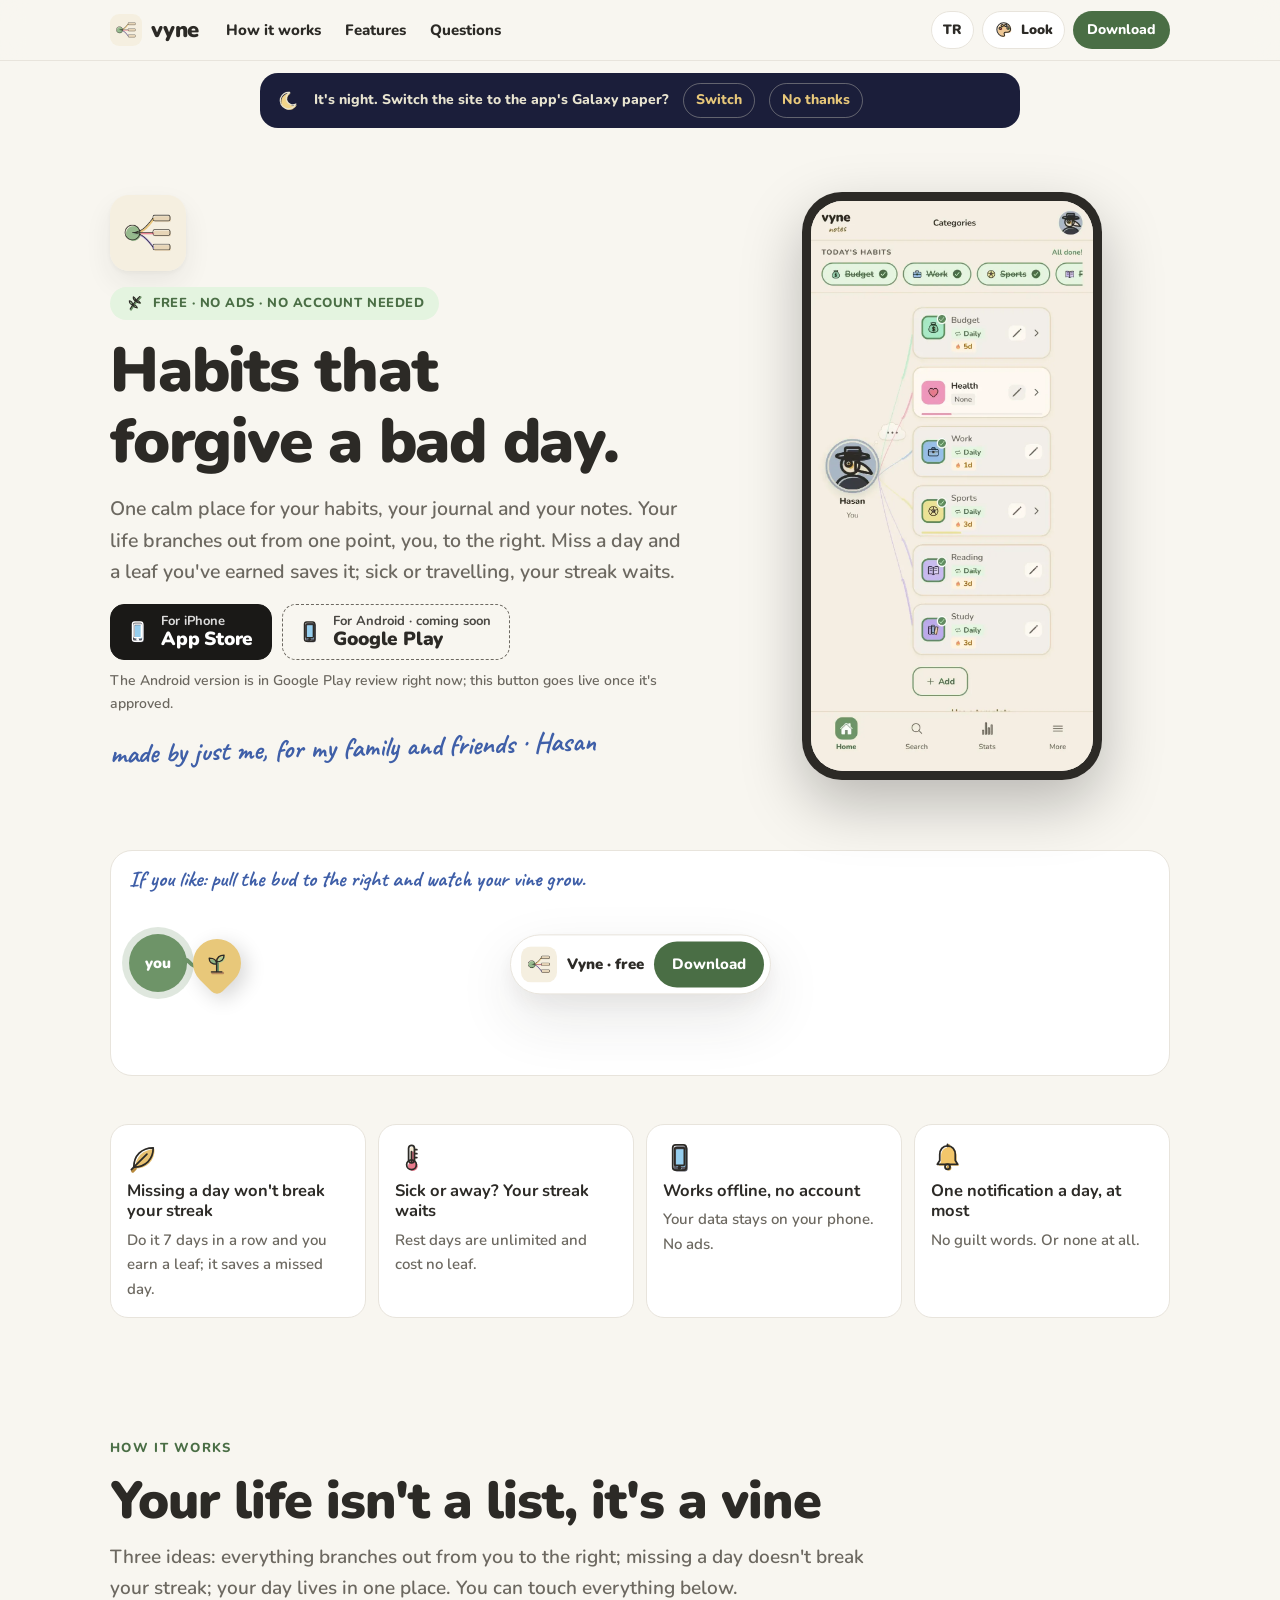
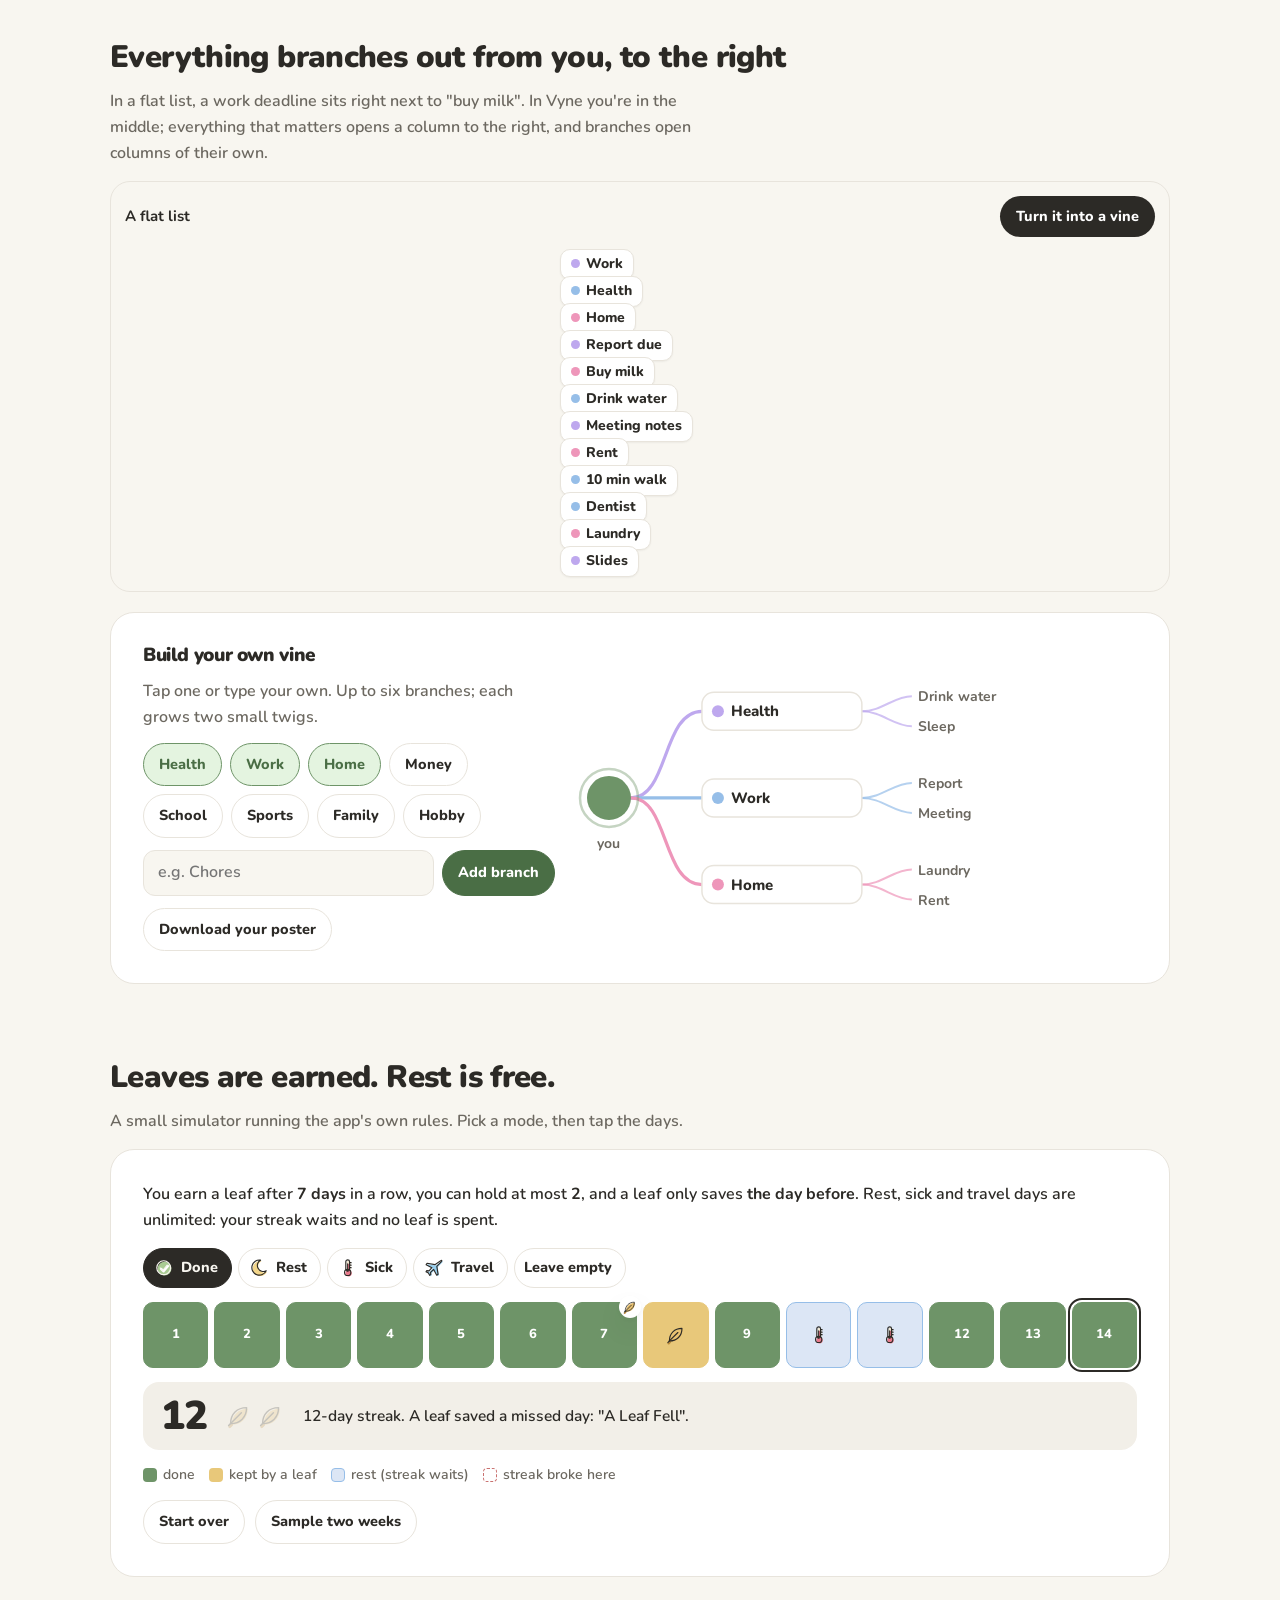
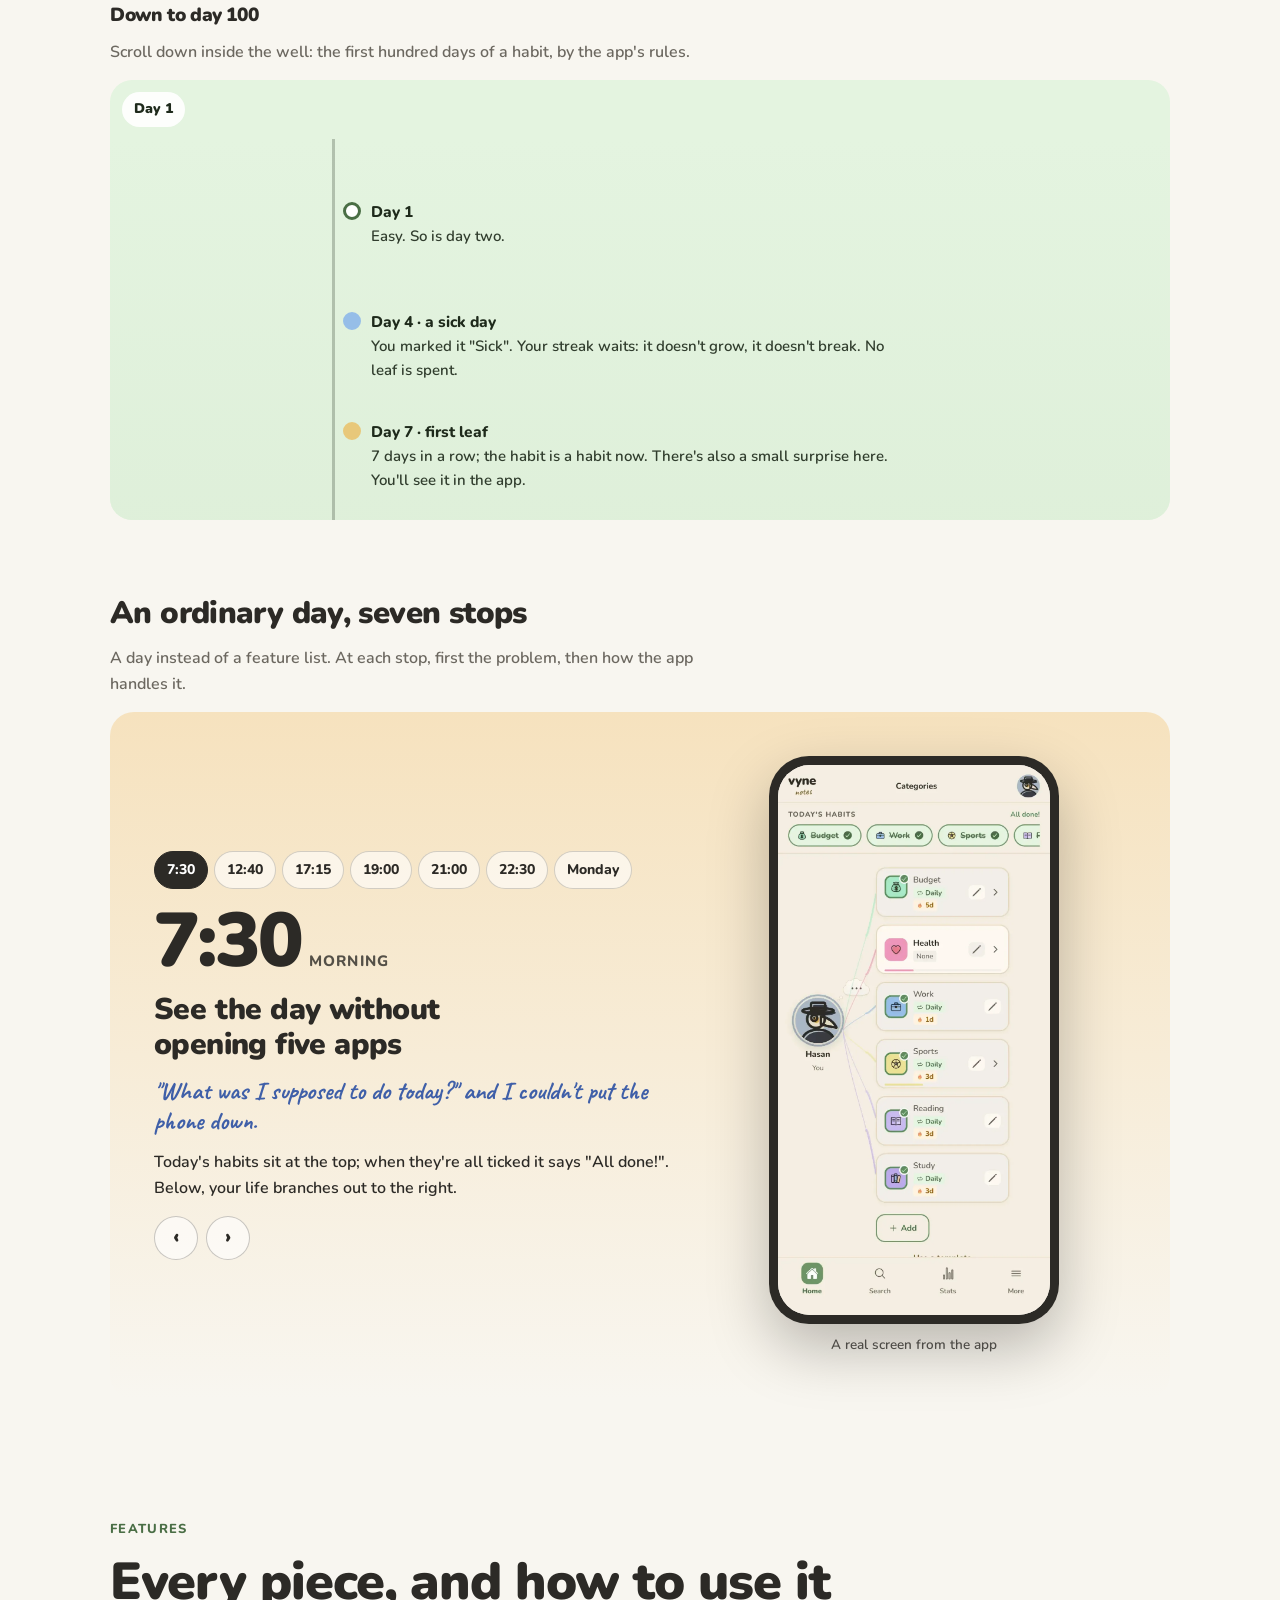
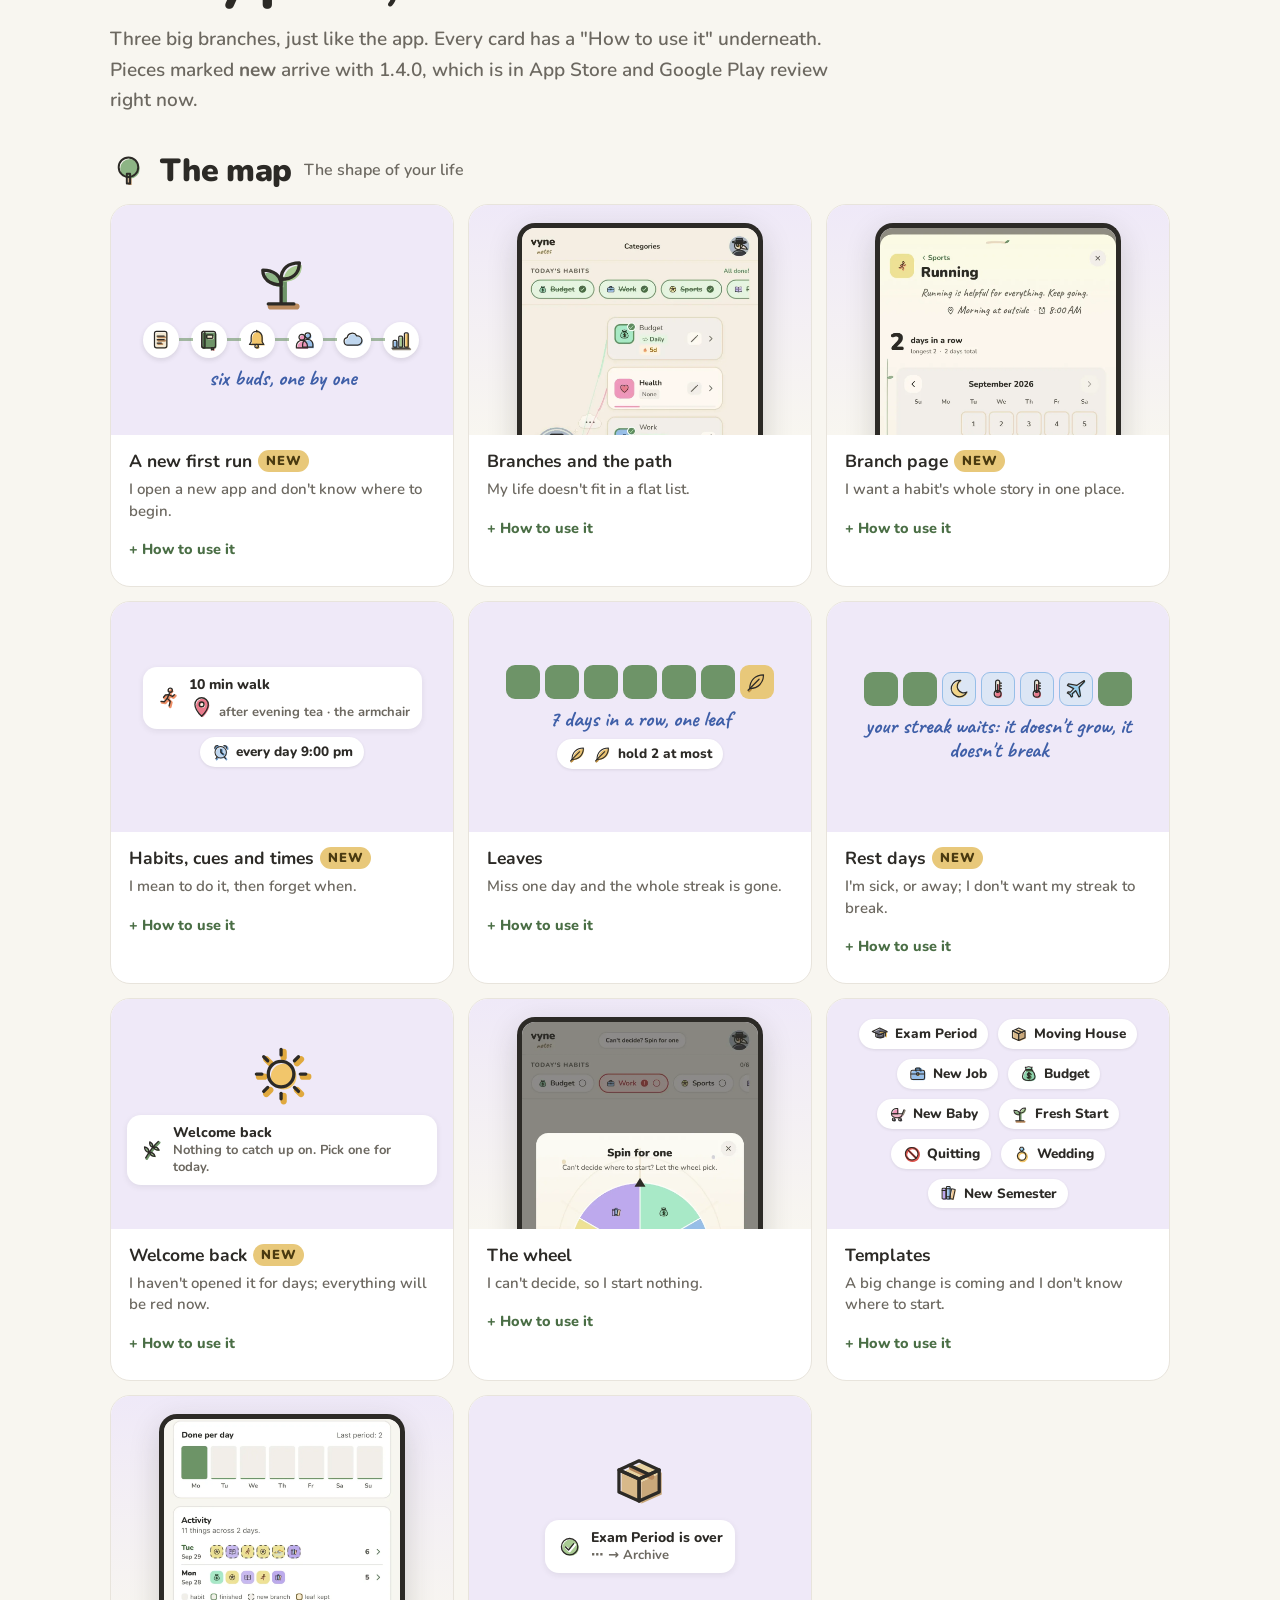
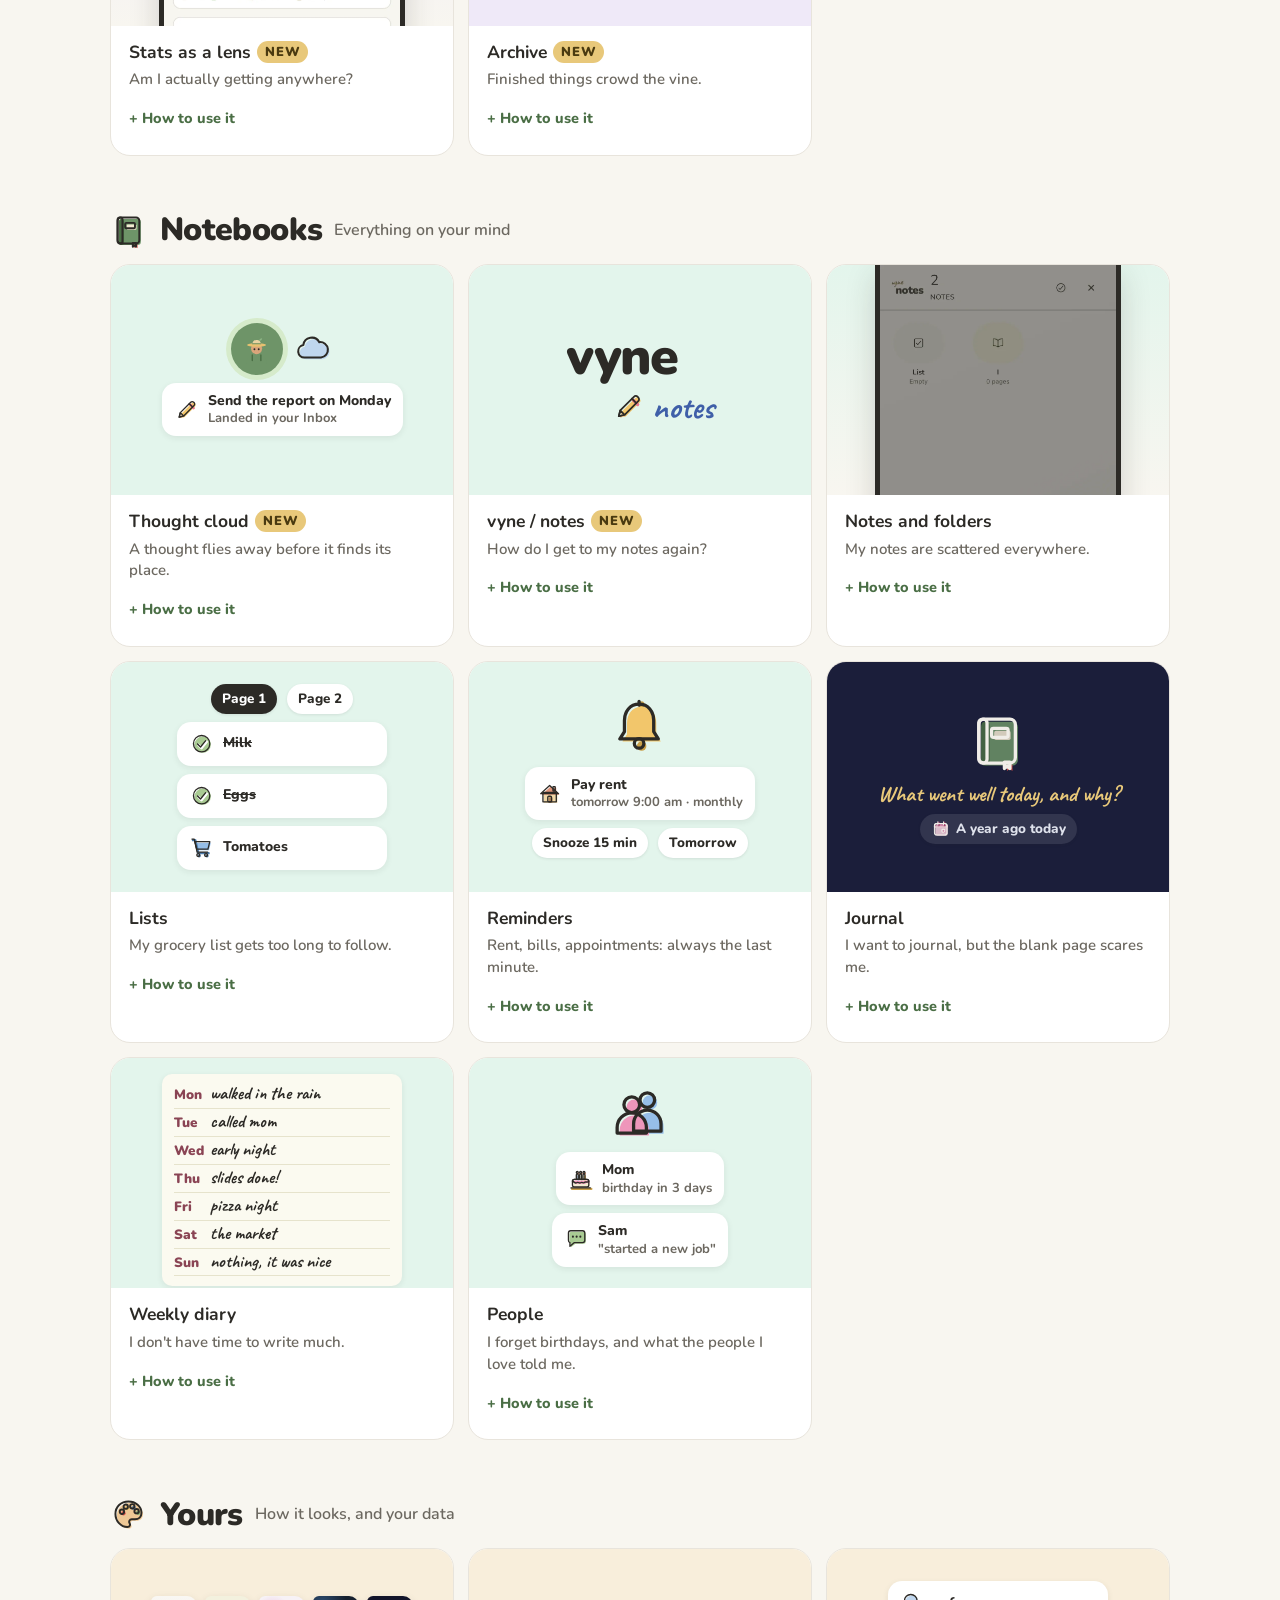
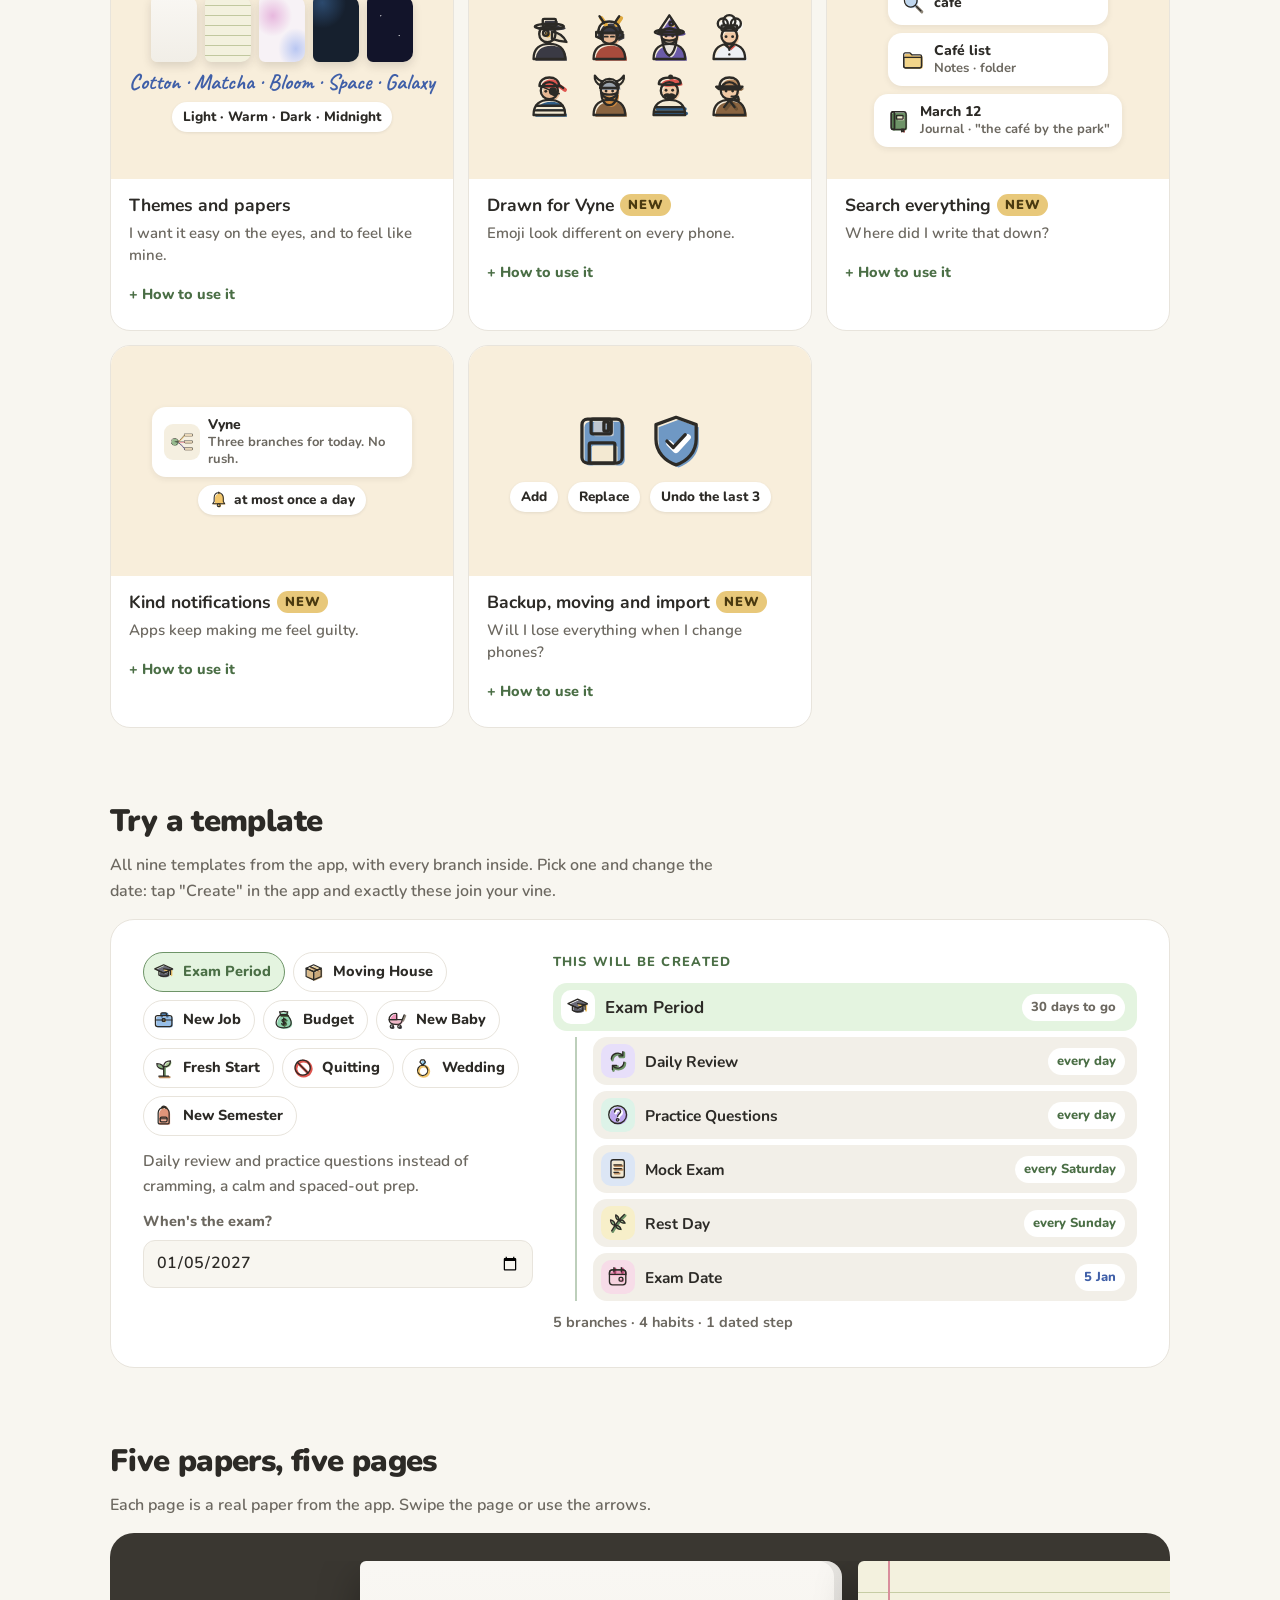
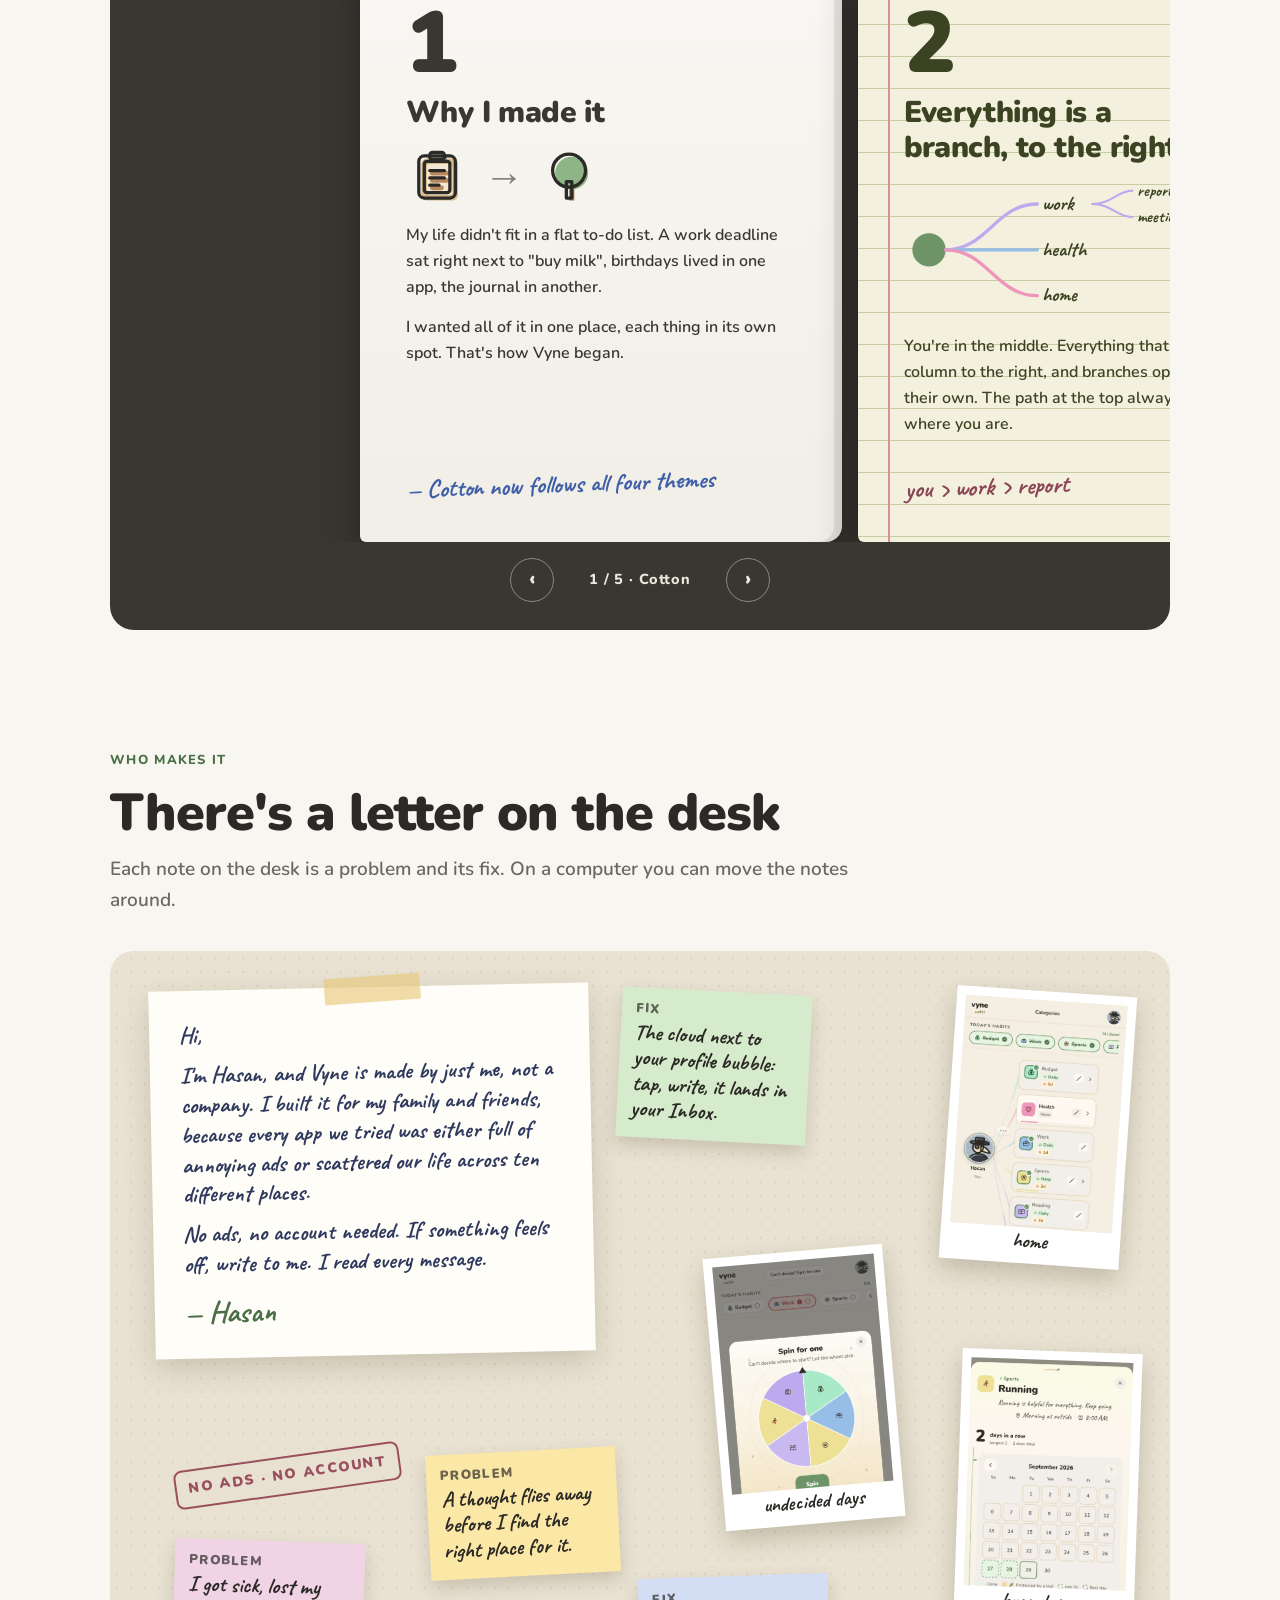
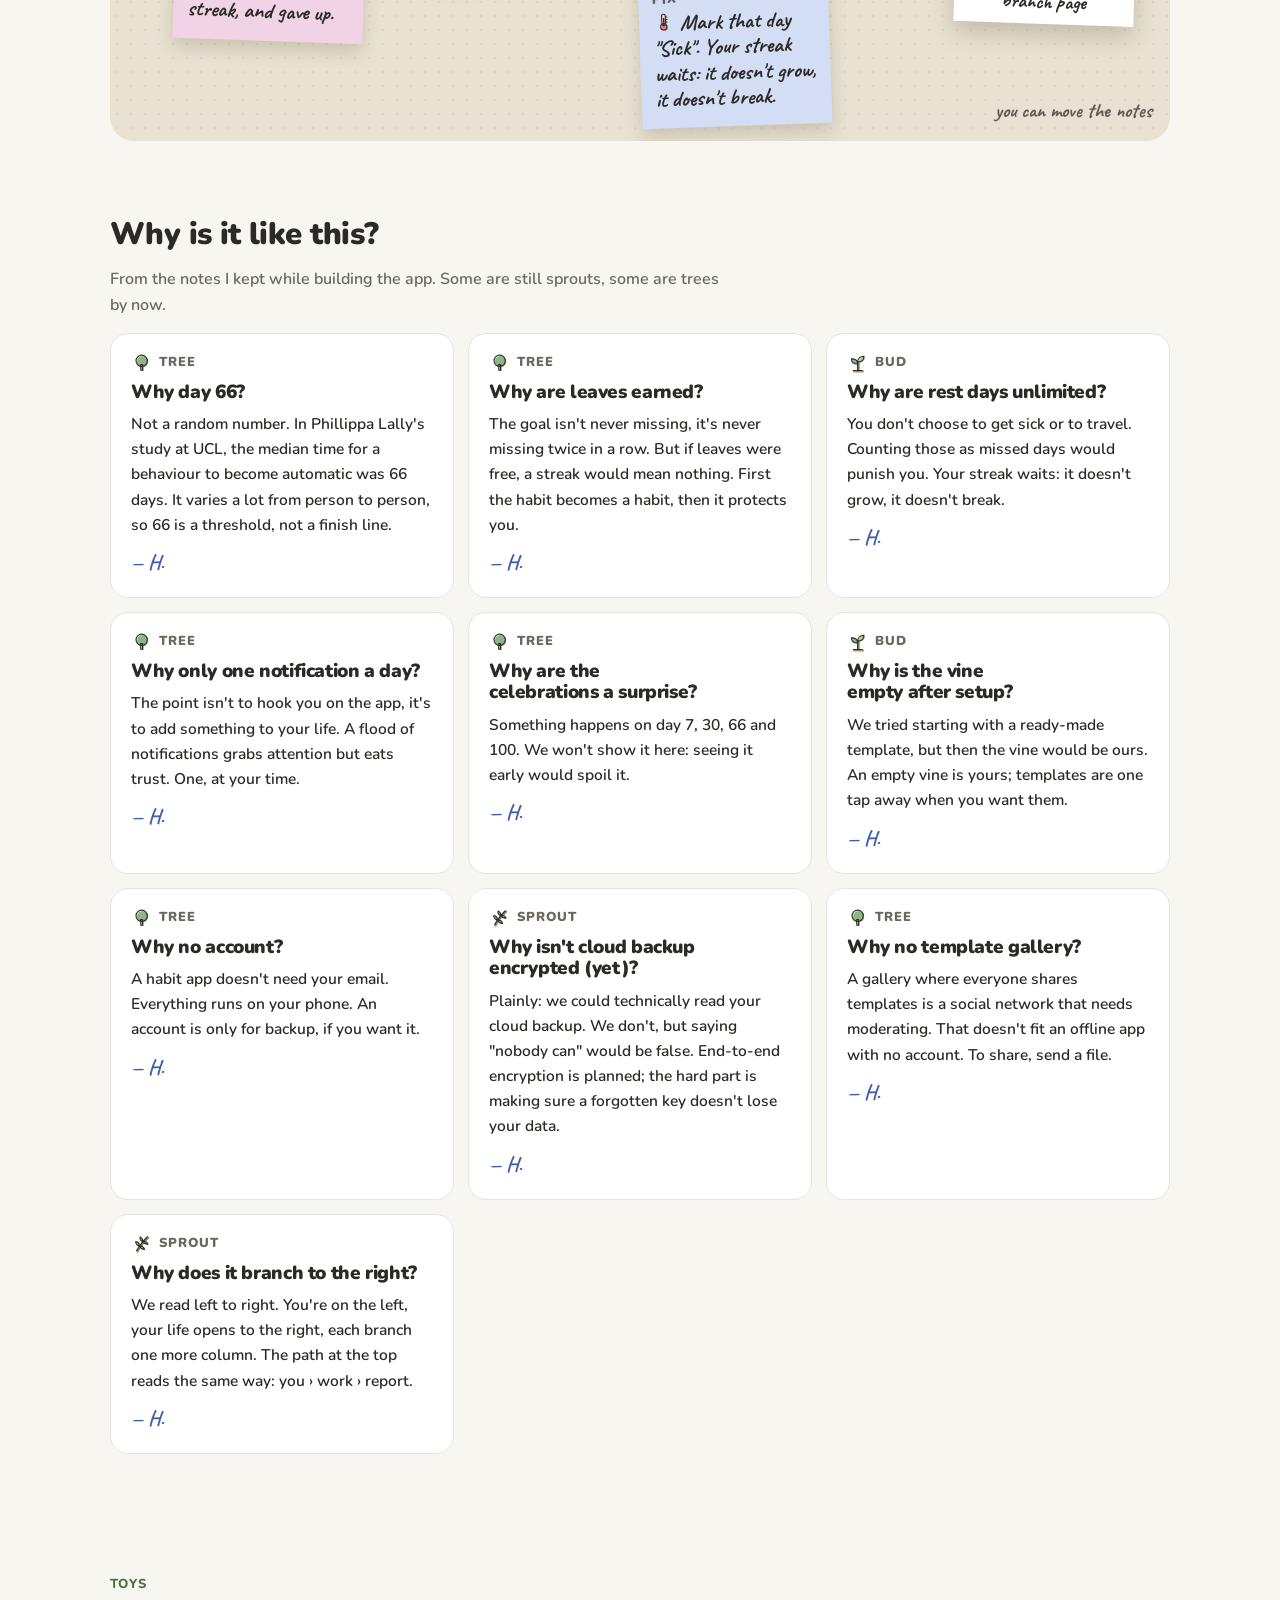
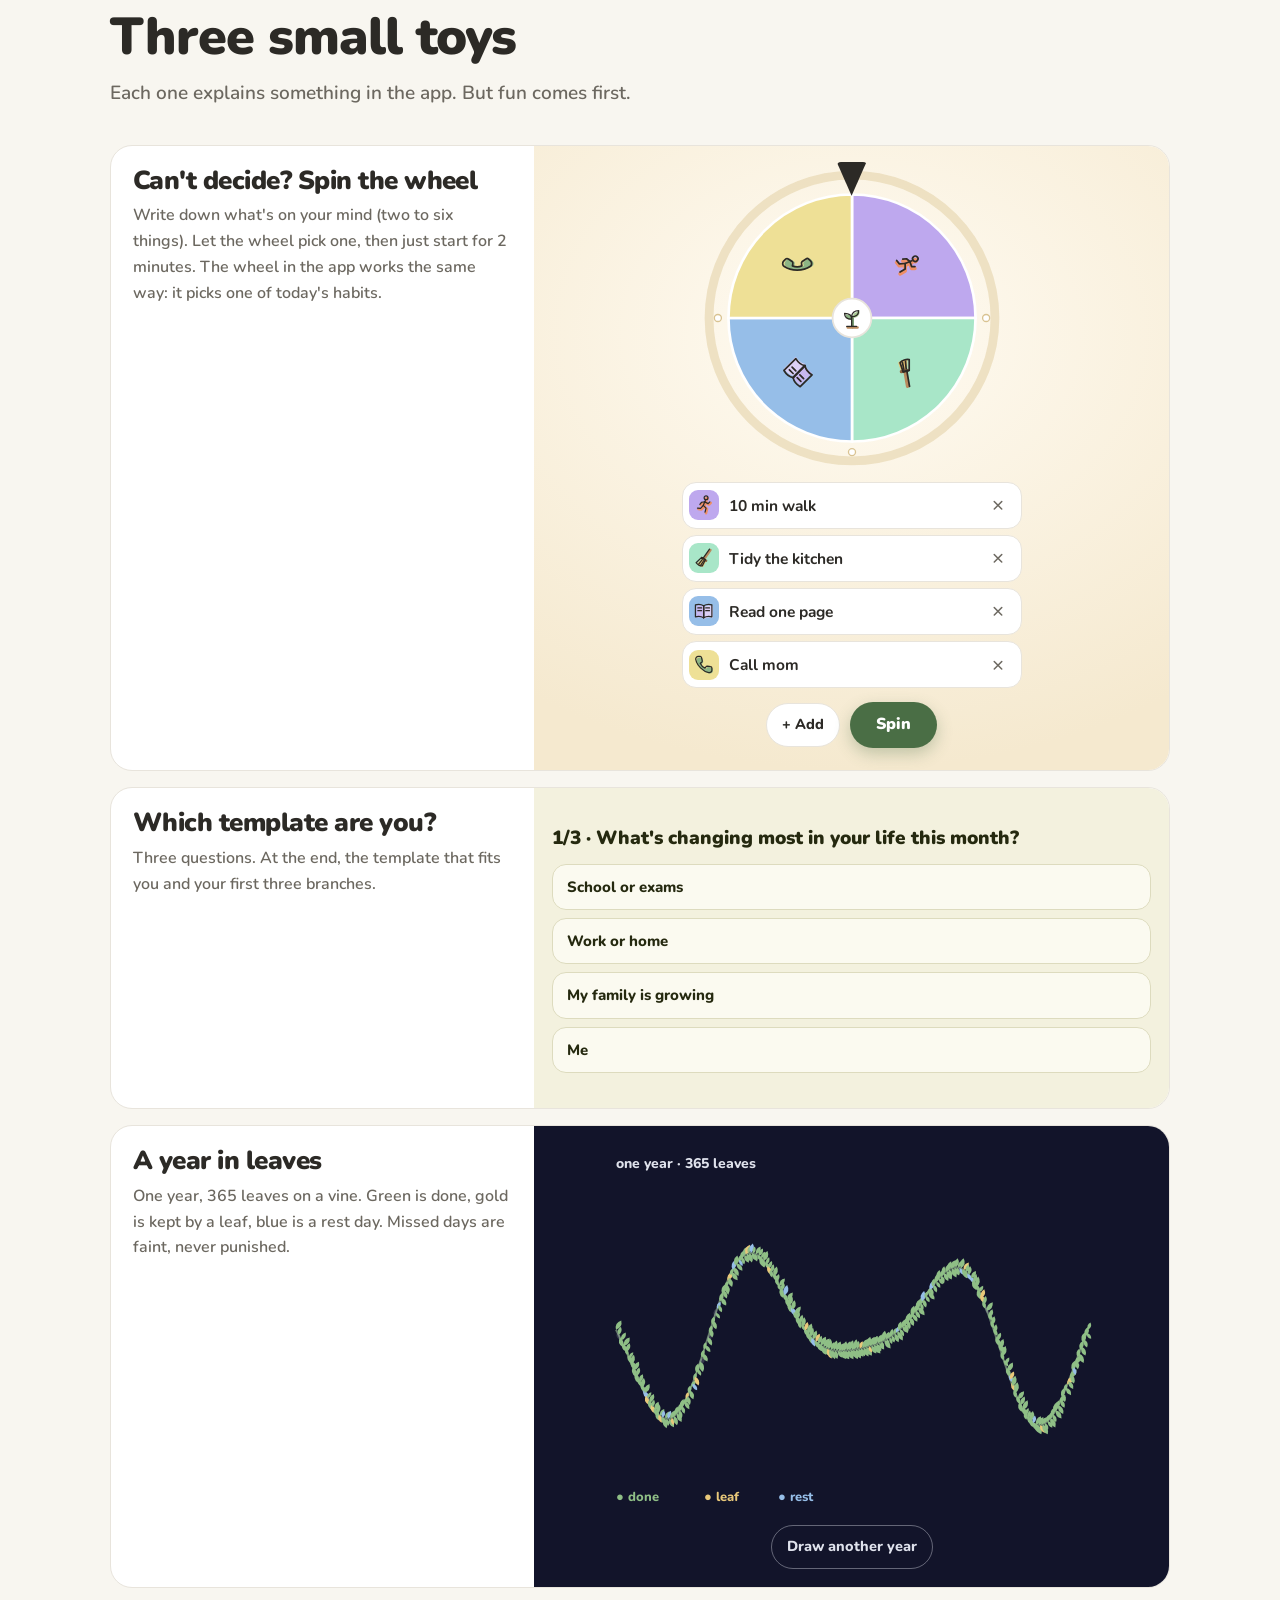
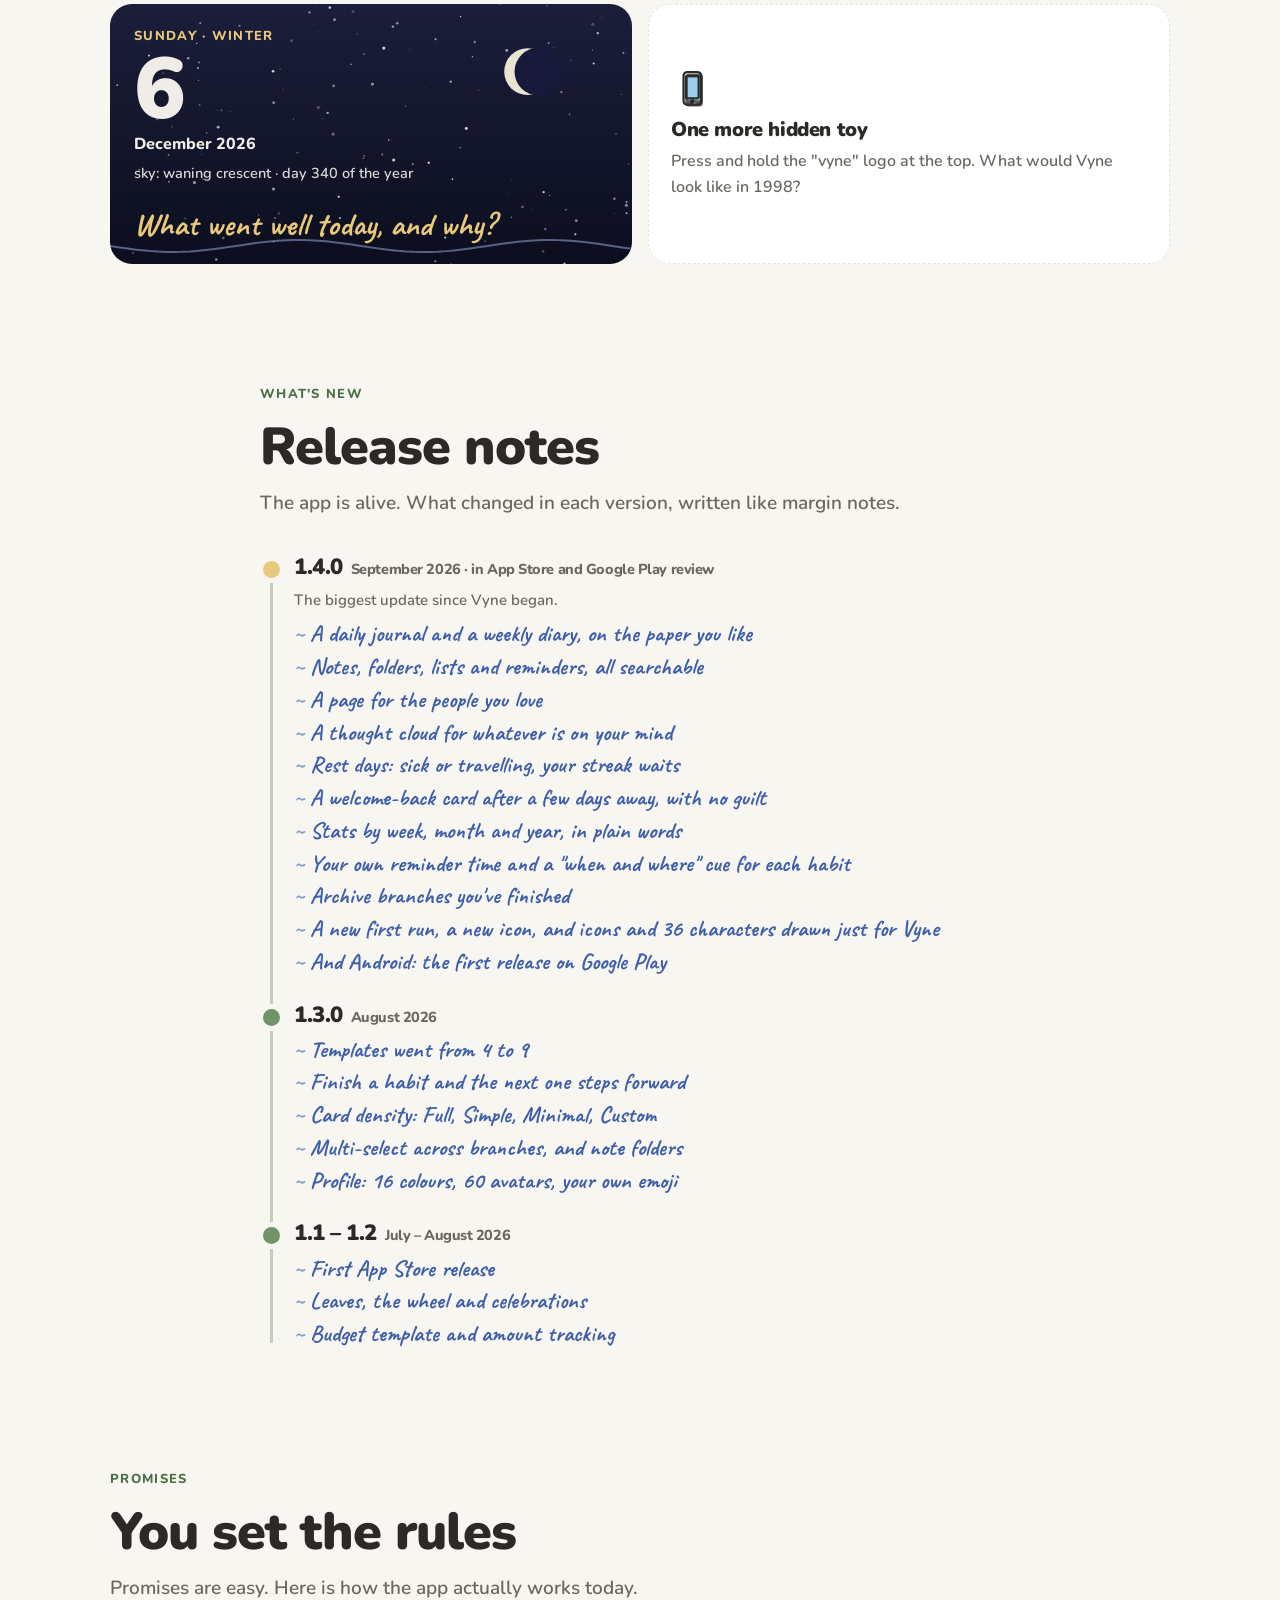
==== commit 031075c3: "Site: İngilizce ana site, Türkçe /tr/; gerçek şablonlar, yeni çark, 100. gün - Kök adres artık İngil" ====
--- a/en/index.html
+++ b/en/index.html
@@ -1,1622 +1,6 @@
 <!doctype html>
-<html lang="en">
-<head>
-<meta charset="utf-8">
-<meta name="viewport" content="width=device-width, initial-scale=1, viewport-fit=cover">
-<title>Vyne: Habit Tracker & Journal · Habits that forgive a bad day</title>
-<meta name="description" content="One calm place for your habits, your journal and your notes. Miss a day and your streak doesn't break. No ads, no account, works offline. iPhone and Android.">
-<link rel="canonical" href="https://hasankalkandev.github.io/vyne-website/en/">
-<link rel="alternate" hreflang="tr" href="https://hasankalkandev.github.io/vyne-website/">
-<link rel="alternate" hreflang="en" href="https://hasankalkandev.github.io/vyne-website/en/">
-<link rel="alternate" hreflang="x-default" href="https://hasankalkandev.github.io/vyne-website/">
-<link rel="icon" href="../favicon.svg" type="image/svg+xml">
-<link rel="icon" href="../favicon.png" sizes="64x64" type="image/png">
-<link rel="apple-touch-icon" href="../apple-touch-icon.png">
-<meta name="theme-color" content="#F8F6F0" media="(prefers-color-scheme: light)">
-<meta name="theme-color" content="#1E1C18" media="(prefers-color-scheme: dark)">
-<meta name="apple-itunes-app" content="app-id=6790837181">
-<meta property="og:title" content="Vyne: Habit Tracker & Journal · Habits that forgive a bad day">
-<meta property="og:description" content="One calm place for your habits, your journal and your notes. Miss a day and your streak doesn't break. No ads, no account, works offline.">
-<meta property="og:type" content="website">
-<meta property="og:url" content="https://hasankalkandev.github.io/vyne-website/en/">
-<meta property="og:locale" content="en_US">
-<meta property="og:image" content="https://hasankalkandev.github.io/vyne-website/og-image.png">
-<meta property="og:image:width" content="1200">
-<meta property="og:image:height" content="630">
-<meta property="og:image:alt" content="Vyne: a vine branching from one bubble into the areas of your life">
-<meta name="twitter:card" content="summary_large_image">
-<meta name="twitter:title" content="Vyne: Habit Tracker & Journal · Habits that forgive a bad day">
-<meta name="twitter:description" content="One calm place for your habits, your journal and your notes. Miss a day and your streak doesn't break.">
-<meta name="twitter:image" content="https://hasankalkandev.github.io/vyne-website/og-image.png">
-<script>if(/Android/i.test(navigator.userAgent))document.documentElement.classList.add('is-android');</script>
-<link rel="preload" href="../fonts/nunito-latin.woff2" as="font" type="font/woff2" crossorigin>
-<style>
-/* Fontlar yerel: dış CDN yok (site kuralı). */
-@font-face{font-family:'Nunito';font-style:normal;font-weight:200 1000;font-display:swap;
-  src:url(../fonts/nunito-latin-ext.woff2) format('woff2');
-  unicode-range:U+0100-02BA,U+02BD-02C5,U+02C7-02CC,U+02CE-02D7,U+02DD-02FF,U+0304,U+0308,U+0329,U+1D00-1DBF,U+1E00-1E9F,U+1EF2-1EFF,U+2020,U+20A0-20AB,U+20AD-20C0,U+2113,U+2C60-2C7F,U+A720-A7FF;}
-@font-face{font-family:'Nunito';font-style:normal;font-weight:200 1000;font-display:swap;
-  src:url(../fonts/nunito-latin.woff2) format('woff2');
-  unicode-range:U+0000-00FF,U+0131,U+0152-0153,U+02BB-02BC,U+02C6,U+02DA,U+02DC,U+0304,U+0308,U+0329,U+2000-206F,U+20AC,U+2122,U+2191,U+2193,U+2212,U+2215,U+FEFF,U+FFFD;}
-@font-face{font-family:'Caveat';font-style:normal;font-weight:500;font-display:swap;src:url(../fonts/caveat-latin-ext-500.woff2) format('woff2');unicode-range:U+0100-02BA,U+02BD-02C5,U+02C7-02CC,U+02CE-02D7,U+02DD-02FF,U+0304,U+0308,U+0329,U+1D00-1DBF,U+1E00-1E9F,U+1EF2-1EFF,U+2020,U+20A0-20AB,U+20AD-20C0,U+2113,U+2C60-2C7F,U+A720-A7FF;}
-@font-face{font-family:'Caveat';font-style:normal;font-weight:500;font-display:swap;src:url(../fonts/caveat-latin-500.woff2) format('woff2');unicode-range:U+0000-00FF,U+0131,U+0152-0153,U+02BB-02BC,U+02C6,U+02DA,U+02DC,U+0304,U+0308,U+0329,U+2000-206F,U+20AC,U+2122,U+2191,U+2193,U+2212,U+2215,U+FEFF,U+FFFD;}
-@font-face{font-family:'Caveat';font-style:normal;font-weight:700;font-display:swap;src:url(../fonts/caveat-latin-ext-700.woff2) format('woff2');unicode-range:U+0100-02BA,U+02BD-02C5,U+02C7-02CC,U+02CE-02D7,U+02DD-02FF,U+0304,U+0308,U+0329,U+1D00-1DBF,U+1E00-1E9F,U+1EF2-1EFF,U+2020,U+20A0-20AB,U+20AD-20C0,U+2113,U+2C60-2C7F,U+A720-A7FF;}
-@font-face{font-family:'Caveat';font-style:normal;font-weight:700;font-display:swap;src:url(../fonts/caveat-latin-700.woff2) format('woff2');unicode-range:U+0000-00FF,U+0131,U+0152-0153,U+02BB-02BC,U+02C6,U+02DA,U+02DC,U+0304,U+0308,U+0329,U+2000-206F,U+20AC,U+2122,U+2191,U+2193,U+2212,U+2215,U+FEFF,U+FFFD;}
-@font-face{font-family:'VT323';font-style:normal;font-weight:400;font-display:swap;src:url(../fonts/vt323-latin-400.woff2) format('woff2');}
-
-/* ============================================================
-   TOKENS — vyne/src/tokens.js ile aynı değerler.
-   Katmanlar: host açık/koyu → sitenin 4 teması (data-vt) → kâğıt (data-paper).
-   ============================================================ */
-:root{
-  --bg:#F8F6F0; --card:#FFFFFF; --card-alt:#F2EFE8; --border:#E8E4DC; --ink:#2C2A26; --slate:#6C6860;
-  --green:#6E9468; --green-text:#4A6E45; --green-soft:#E4F4E0; --btn-bg:#4A6E45; --btn-ink:#FFFFFF; --pen:#3F5FA8; --leaf:#E8C87A;
-  --shadow:0 2px 4px rgba(44,42,38,.04),0 12px 28px rgba(44,42,38,.07); --shadow-lg:0 8px 20px rgba(44,42,38,.06),0 24px 60px rgba(44,42,38,.11);
-  --paper-img:none; --season:#E8C87A; --gfo:1;
-  --hand:'Caveat','Segoe Print',cursive; --sans:'Nunito',system-ui,-apple-system,'Segoe UI',sans-serif; --ease:cubic-bezier(.22,.61,.36,1);
-}
-@media (prefers-color-scheme:dark){ :root:not([data-theme="light"]){ color-scheme:dark;
-  --bg:#1E1C18; --card:#2C2A26; --card-alt:#363430; --border:#3C3A36; --ink:#F0EDE8; --slate:#A19E9A;
-  --green:#A6CB9E; --green-text:#A6CB9E; --green-soft:#2C3A2C; --btn-bg:#A6CB9E; --btn-ink:#16200F; --pen:#9DB4EA; --gfo:.55;
-  --shadow:0 2px 4px rgba(0,0,0,.24),0 12px 28px rgba(0,0,0,.3); --shadow-lg:0 8px 20px rgba(0,0,0,.3),0 24px 60px rgba(0,0,0,.4); } }
-:root[data-theme="dark"]{ color-scheme:dark;
-  --bg:#1E1C18; --card:#2C2A26; --card-alt:#363430; --border:#3C3A36; --ink:#F0EDE8; --slate:#A19E9A;
-  --green:#A6CB9E; --green-text:#A6CB9E; --green-soft:#2C3A2C; --btn-bg:#A6CB9E; --btn-ink:#16200F; --pen:#9DB4EA; --gfo:.55;
-  --shadow:0 2px 4px rgba(0,0,0,.24),0 12px 28px rgba(0,0,0,.3); --shadow-lg:0 8px 20px rgba(0,0,0,.3),0 24px 60px rgba(0,0,0,.4); }
-:root[data-vt="light"]{ color-scheme:light; --bg:#F8F6F0; --card:#FFFFFF; --card-alt:#F2EFE8; --border:#E8E4DC; --ink:#2C2A26; --slate:#6C6860;
-  --green:#6E9468; --green-text:#4A6E45; --green-soft:#E4F4E0; --btn-bg:#4A6E45; --btn-ink:#FFFFFF; --pen:#3F5FA8; --gfo:1;
-  --shadow:0 2px 4px rgba(44,42,38,.04),0 12px 28px rgba(44,42,38,.07); --shadow-lg:0 8px 20px rgba(44,42,38,.06),0 24px 60px rgba(44,42,38,.11); }
-:root[data-vt="warm"]{ color-scheme:light; --bg:#F5EFE0; --card:#FDF8F0; --card-alt:#F2EFE8; --border:#E8D8C0; --ink:#2C2A26; --slate:#6C6860;
-  --green:#6E9468; --green-text:#4A6E45; --green-soft:#E4F4E0; --btn-bg:#4A6E45; --btn-ink:#FFFFFF; --pen:#3F5FA8; --gfo:1;
-  --shadow:0 2px 4px rgba(44,42,38,.05),0 12px 28px rgba(44,42,38,.08); --shadow-lg:0 8px 20px rgba(44,42,38,.07),0 24px 60px rgba(44,42,38,.12); }
-:root[data-vt="dark"]{ color-scheme:dark; --bg:#1E1C18; --card:#2C2A26; --card-alt:#363430; --border:#3C3A36; --ink:#F0EDE8; --slate:#A19E9A;
-  --green:#A6CB9E; --green-text:#A6CB9E; --green-soft:#2C3A2C; --btn-bg:#A6CB9E; --btn-ink:#16200F; --pen:#9DB4EA; --gfo:.55;
-  --shadow:0 2px 4px rgba(0,0,0,.24),0 12px 28px rgba(0,0,0,.3); --shadow-lg:0 8px 20px rgba(0,0,0,.3),0 24px 60px rgba(0,0,0,.4); }
-:root[data-vt="midnight"]{ color-scheme:dark; --bg:#0F0F0F; --card:#1A1A1A; --card-alt:#242220; --border:#2A2A2A; --ink:#F0EDE8; --slate:#A19E9A;
-  --green:#A6CB9E; --green-text:#A6CB9E; --green-soft:#2C3A2C; --btn-bg:#A6CB9E; --btn-ink:#16200F; --pen:#9DB4EA; --gfo:.55;
-  --shadow:0 2px 4px rgba(0,0,0,.3),0 12px 28px rgba(0,0,0,.4); --shadow-lg:0 8px 20px rgba(0,0,0,.4),0 24px 60px rgba(0,0,0,.5); }
-/* Kâğıtlar: uygulamanın NotepadModal tablosundaki renkler. */
-:root[data-paper="matcha"]{ --bg:#F3F1DE; --card:#FBFAF0; --card-alt:#ECEACF; --border:#DDDBBE; --ink:#25290F; --slate:#5E6844; color-scheme:light; --gfo:1;
-  --green:#6E9468; --green-text:#4A6E45; --green-soft:#E4F0D6; --btn-bg:#4A6E45; --btn-ink:#fff; --pen:#8A4454;
-  --paper-img:repeating-linear-gradient(180deg,transparent 0 31px,rgba(143,160,94,.28) 31px 32px); }
-:root[data-paper="bloom"]{ --bg:#F7F2F6; --card:#FFFBFE; --card-alt:#F0E6EF; --border:#E6D6E4; --ink:#3A2340; --slate:#76598A; color-scheme:light; --gfo:1;
-  --green:#6E9468; --green-text:#4A6E45; --green-soft:#EDE3F2; --btn-bg:#4A6E45; --btn-ink:#fff; --pen:#6B3F7E;
-  --paper-img:radial-gradient(40% 30% at 12% 8%,rgba(231,184,222,.55),transparent 70%),radial-gradient(40% 30% at 90% 30%,rgba(185,199,242,.5),transparent 70%),radial-gradient(35% 25% at 30% 80%,rgba(247,203,176,.45),transparent 70%); }
-:root[data-paper="space"]{ --bg:#16202E; --card:#1E2A3B; --card-alt:#243247; --border:#2E3E55; --ink:#E6EAF2; --slate:#A9B4C6; color-scheme:dark; --gfo:.55;
-  --green:#9DD4C0; --green-text:#9DD4C0; --green-soft:#1F3A3A; --btn-bg:#9DD4C0; --btn-ink:#10201C; --pen:#9DD4C0;
-  --paper-img:radial-gradient(60% 40% at 20% 0%,rgba(44,74,110,.8),transparent 70%); }
-:root[data-paper="galaxy"]{ --bg:#12142A; --card:#1B1E3A; --card-alt:#23274A; --border:#2E3358; --ink:#DFE2EC; --slate:#AEB3CC; color-scheme:dark; --gfo:.55;
-  --green:#A6CB9E; --green-text:#A6CB9E; --green-soft:#253A2A; --btn-bg:#E8C87A; --btn-ink:#1B1E3A; --pen:#E8C87A;
-  --paper-img:radial-gradient(1.2px 1.2px at 10% 20%,#fff8,transparent),radial-gradient(1px 1px at 70% 12%,#fff8,transparent),radial-gradient(1.4px 1.4px at 40% 60%,#fff6,transparent),radial-gradient(1px 1px at 85% 75%,#fff8,transparent),radial-gradient(1.2px 1.2px at 22% 88%,#fff6,transparent),radial-gradient(80% 50% at 70% 0%,rgba(42,47,85,.9),transparent 70%); }
-
-*,*::before,*::after{box-sizing:border-box}
-html{scroll-behavior:smooth; scroll-padding-top:120px}
-body{background:var(--bg); background-image:var(--paper-img); background-attachment:fixed; color:var(--ink); font-family:var(--sans); font-weight:600; font-size:16px; line-height:1.62;
-  margin:0; padding-bottom:calc(110px + env(safe-area-inset-bottom,0px)); -webkit-font-smoothing:antialiased; transition:background-color 420ms var(--ease), color 420ms var(--ease); overflow-x:clip}
-h1,h2,h3,h4{font-weight:900; letter-spacing:-.02em; line-height:1.14; margin:0; text-wrap:balance}
-p{margin:0}
-a{color:var(--green-text)}
-button{font:inherit}
-img{max-width:100%; height:auto}
-:focus-visible{outline:3px solid var(--green); outline-offset:3px; border-radius:6px}
-.wrap{max-width:1100px; margin:0 auto; padding-inline:20px}
-.narrow{max-width:760px; margin:0 auto; padding-inline:20px}
-.hand{font-family:var(--hand); font-weight:700; color:var(--pen)}
-.eyebrow{font-size:13px; font-weight:800; letter-spacing:.1em; text-transform:uppercase; color:var(--green-text)}
-.muted{color:var(--slate)}
-.vh{position:absolute!important; width:1px; height:1px; overflow:hidden; clip:rect(0 0 0 0); white-space:nowrap}
-.stack{display:flex; flex-direction:column; gap:12px}
-[hidden]{display:none!important}
-
-/* ===== Uygulamanın çizimleri (satır içi SVG) ===== */
-svg.g{width:1em; height:1em; display:inline-block; vertical-align:-.16em; color:var(--ink); overflow:visible; flex:none}
-svg.g .gf{opacity:var(--gfo)}
-.on-light svg.g{color:#2C2A26} .on-light svg.g .gf{opacity:1}
-.on-dark svg.g{color:#F0EDE8}
-.kicker svg.g{font-size:20px}
-.return-card b svg.g{font-size:22px}
-.night-chip svg.g{color:#E8E4D0; font-size:24px}
-.store svg.g{color:#fff} .store .gf{opacity:1} .store.soon svg.g{color:var(--ink)}
-
-/* ===== Üst çubuk ===== */
-.top{position:sticky; top:0; z-index:40; background:color-mix(in srgb,var(--bg) 88%,transparent); backdrop-filter:blur(12px); -webkit-backdrop-filter:blur(12px); border-bottom:1px solid var(--border); padding-top:env(safe-area-inset-top,0px)}
-.top-in{max-width:1100px; margin:0 auto; padding:10px 20px; display:flex; align-items:center; gap:10px 18px; flex-wrap:wrap}
-.brand{flex:none; display:flex; align-items:center; gap:9px; text-decoration:none; color:var(--ink); user-select:none; -webkit-user-select:none; -webkit-touch-callout:none}
-.brand img{width:32px; height:32px; border-radius:9px; display:block}
-.brand b{font-weight:900; font-size:22px; letter-spacing:-.03em; line-height:1}
-.nav{display:flex; align-items:center; gap:4px}
-.nav a{color:var(--ink); text-decoration:none; font-weight:800; font-size:15px; padding:8px 10px; border-radius:999px; white-space:nowrap}
-.nav a:hover,.nav a[aria-current="true"]{background:var(--green-soft); color:var(--green-text)}
-.top-right{margin-left:auto; display:flex; align-items:center; gap:8px; flex:none}
-.nav-dl{background:var(--btn-bg); color:var(--btn-ink); text-decoration:none; font-weight:800; font-size:14px; padding:8px 14px; border-radius:999px; white-space:nowrap; min-height:38px; display:inline-flex; align-items:center}
-.lang-sw,.look-btn{font-size:13.5px; font-weight:900; color:var(--ink); text-decoration:none; border:1.5px solid var(--border); background:var(--card); padding:6px 11px; border-radius:999px; min-height:38px; display:inline-flex; align-items:center; gap:7px; cursor:pointer}
-.lang-sw:hover,.look-btn:hover{border-color:var(--green)}
-.look-btn svg.g{font-size:20px}
-.look{position:absolute; right:20px; top:calc(100% + 8px); background:var(--card); border:1px solid var(--border); border-radius:18px; box-shadow:var(--shadow-lg); padding:16px; width:min(340px,calc(100vw - 40px)); display:grid; gap:12px; z-index:50}
-.look p{font-size:13.5px; color:var(--slate)}
-.look h4{font-size:13px; letter-spacing:.08em; text-transform:uppercase; color:var(--slate)}
-.chips{display:flex; flex-wrap:wrap; gap:8px}
-.chip{display:flex; align-items:center; gap:8px; padding:7px 12px; border-radius:999px; border:1.5px solid var(--border); background:var(--card); color:var(--ink); font-size:14px; font-weight:800; cursor:pointer}
-.chip[aria-pressed="true"]{border-color:var(--green); box-shadow:0 0 0 3px var(--green-soft)}
-.dot{width:15px; height:15px; border-radius:50%; border:1px solid rgba(128,128,128,.3)}
-.switch{display:flex; align-items:center; justify-content:space-between; gap:10px; font-size:14px; font-weight:800}
-.switch button{border:1.5px solid var(--border); background:var(--card-alt); color:var(--ink); border-radius:999px; padding:5px 12px; font-size:13.5px; font-weight:800; cursor:pointer}
-.switch button[aria-pressed="true"]{background:var(--btn-bg); color:var(--btn-ink); border-color:var(--btn-bg)}
-.lang-hint{display:block; width:max-content; max-width:calc(100% - 32px); margin:12px auto 0; font-size:14px; font-weight:800; color:var(--green-text); background:var(--green-soft); padding:7px 14px; border-radius:999px; text-decoration:none}
-.night-chip{max-width:760px; margin:12px auto 0; width:calc(100% - 32px); background:#1B1E3A; color:#E8E4D0; font-weight:800; font-size:14px; padding:10px 16px; border-radius:18px; display:flex; gap:8px 14px; align-items:center; flex-wrap:wrap}
-.night-chip button{border:1.5px solid rgba(232,228,208,.35); background:transparent; color:#E8C87A; border-radius:999px; padding:5px 12px; cursor:pointer; font-size:14px; font-weight:800}
-@media (max-width:760px){
-  .top-in{padding:8px 16px; gap:6px 10px}
-  .nav{order:3; width:100%; justify-content:space-between; margin-inline:-8px}
-  .nav a{font-size:14.5px; padding:6px 8px}
-  .look-btn .t{display:none}
-}
-@media (max-width:360px){ .brand b{font-size:19px} .nav-dl{padding:8px 11px} }
-
-/* ===== Mağaza rozetleri ===== */
-.stores{display:flex; flex-wrap:wrap; gap:10px; align-items:center}
-.store{display:inline-flex; align-items:center; gap:10px; background:#1A1917; color:#FFF; text-decoration:none; border-radius:14px; padding:9px 18px 9px 14px; min-height:56px; border:1.5px solid #1A1917; line-height:1.1}
-.store svg{width:26px; height:26px; flex:none}
-.store span{display:grid}
-.store small{font-size:13px; font-weight:700; opacity:.85}
-.store b{font-size:19px; font-weight:900; letter-spacing:-.01em}
-.store:hover{transform:translateY(-1px)}
-.store.soon{background:transparent; color:var(--ink); border:1.5px dashed var(--slate); cursor:default}
-.store.soon:hover{transform:none}
-html.is-android .store.play{order:-1}
-.store-note{font-size:14px; color:var(--slate); flex-basis:100%}
-.store-note a{font-weight:800}
-
-/* ===== Hero ===== */
-.hero{display:grid; grid-template-columns:1.15fr .85fr; gap:36px; align-items:center; padding-block:clamp(28px,6vw,64px) 10px}
-.hero-copy{display:grid; gap:16px}
-.hero-icon{width:76px; height:76px; border-radius:19px; box-shadow:var(--shadow)}
-.kicker{justify-self:start; display:inline-flex; gap:8px; align-items:center; font-size:13px; font-weight:800; letter-spacing:.04em; text-transform:uppercase; background:var(--green-soft); color:var(--green-text); padding:6px 15px; border-radius:999px}
-.hero h1{font-size:clamp(40px,5.6vw,62px)}
-.hero .lede{font-size:clamp(17px,2.1vw,19.5px); color:var(--slate); max-width:48ch}
-.sign{font-family:var(--hand); font-size:clamp(23px,3vw,28px); color:var(--pen); transform:rotate(-1.5deg); transform-origin:left}
-.return-card{background:var(--card); border:1px solid var(--border); border-left:4px solid var(--green); border-radius:16px; padding:14px 18px; display:grid; gap:4px; max-width:560px}
-.return-card b{font-size:17px}
-.return-card button{justify-self:start; border:0; background:transparent; color:var(--green-text); font-weight:800; cursor:pointer; padding:6px 0; text-decoration:underline}
-.phone{width:min(300px,78vw); aspect-ratio:924/1810; margin:0 auto; border-radius:40px; padding:9px; background:#2C2A26; box-shadow:0 24px 60px rgba(0,0,0,.25); position:relative}
-.screen{width:100%; height:100%; border-radius:32px; overflow:hidden; position:relative; background:#F8F6F0}
-.screen img{width:100%; height:100%; object-fit:cover; object-position:top; display:block}
-@media (max-width:820px){ .hero{grid-template-columns:1fr; gap:28px} .hero .phone{width:min(290px,76vw)} }
-
-/* Süs: tomurcuğu sağa çek, sarmaşık sağa büyüsün. İçerik buna bağlı değil. */
-.sprout-toy{margin-top:clamp(34px,6vw,60px); background:var(--card); border:1px solid var(--border); border-radius:22px; padding:16px 18px; display:grid; gap:6px}
-.sprout-toy .hint{font-family:var(--hand); font-size:22px; color:var(--pen); line-height:1.1}
-.st-row{position:relative; height:132px; touch-action:pan-y; user-select:none; -webkit-user-select:none}
-.st-row svg.vinebg{position:absolute; inset:0; width:100%; height:100%; overflow:visible}
-.st-row svg.vinebg path{fill:none; stroke-linecap:round}
-.st-me{position:absolute; left:0; top:50%; transform:translateY(-50%); width:58px; height:58px; border-radius:50%; background:var(--green); color:var(--btn-ink); display:grid; place-items:center; font-weight:900; font-size:15px; box-shadow:0 0 0 7px color-mix(in srgb,var(--green) 22%,transparent)}
-.bud{position:absolute; left:64px; top:50%; margin-top:-24px; z-index:2; width:48px; height:48px; border-radius:50% 50% 50% 8px; border:0; cursor:grab; touch-action:none; background:var(--leaf); box-shadow:0 8px 20px rgba(0,0,0,.16); rotate:-45deg; display:grid; place-items:center; padding:0}
-.bud svg.g{rotate:45deg; font-size:26px; color:#2C2A26}
-.bud svg.g .gf{opacity:1}
-.bud.idle{animation:nudge 2.6s var(--ease) infinite}
-@keyframes nudge{0%,60%,100%{translate:0 0}70%{translate:14px 0}80%{translate:0 0}90%{translate:8px 0}}
-.st-label{position:absolute; font-weight:800; font-size:14.5px; background:var(--bg); border:1.5px solid var(--c); border-radius:12px; padding:3px 10px; white-space:nowrap; opacity:0; transform:translateX(-8px); transition:opacity 300ms, transform 300ms}
-.st-label.on{opacity:1; transform:none}
-.st-done{font-size:15px; color:var(--green-text); font-weight:800; min-height:24px}
-
-/* ===== Hızlı dört madde ===== */
-.quick{display:grid; grid-template-columns:repeat(4,1fr); gap:12px; margin-top:clamp(28px,5vw,48px)}
-.quick div{background:var(--card); border:1px solid var(--border); border-radius:18px; padding:16px; display:grid; gap:6px; align-content:start; font-size:15px}
-.quick svg.g{font-size:34px}
-.quick b{font-size:16.5px; line-height:1.25}
-.quick span{color:var(--slate)}
-@media (max-width:900px){ .quick{grid-template-columns:1fr 1fr} }
-
-/* ===== Bölümler ===== */
-.sec{padding-top:clamp(64px,10vw,120px)}
-.sec-head{display:grid; gap:12px; margin-bottom:clamp(22px,4vw,36px); max-width:760px}
-.sec-head h2{font-size:clamp(32px,5.4vw,52px)}
-.sec-head .lede{font-size:clamp(16.5px,2vw,19px); color:var(--slate)}
-.sub{margin-top:clamp(44px,7vw,76px); display:grid; gap:14px}
-.sub > h3{font-size:clamp(23px,3.2vw,31px)}
-.sub > p.muted{max-width:62ch}
-.panel{background:var(--card); border:1px solid var(--border); border-radius:24px; padding:clamp(16px,4vw,32px); display:grid; gap:18px}
-.btn2,.pick button{font-size:14.5px; font-weight:800; cursor:pointer; border-radius:999px; padding:9px 15px; border:1.5px solid var(--border); background:var(--card); color:var(--ink); min-height:40px}
-.pick button[aria-pressed="true"]{background:var(--green-soft); border-color:var(--green); color:var(--green-text)}
-.btn2.primary{background:var(--btn-bg); border-color:var(--btn-bg); color:var(--btn-ink)}
-.row-btns{display:flex; gap:10px; align-items:center; flex-wrap:wrap}
-
-/* ===== Nasıl çalışır: düz liste ↔ sarmaşık ===== */
-.flat{background:#F8F6F0; color:#2C2A26; border-radius:20px; padding:14px; display:grid; gap:10px; border:1px solid var(--border)}
-.flat-top{display:flex; justify-content:space-between; align-items:center; gap:10px; flex-wrap:wrap}
-.flat-top b{font-size:15px}
-.flip-btn{border:0; background:#2C2A26; color:#fff; border-radius:999px; padding:9px 16px; font-weight:800; font-size:14.5px; cursor:pointer; min-height:40px}
-.flipbox{position:relative; width:100%; height:330px}
-.it{position:absolute; left:0; top:0; background:#fff; border:1px solid #E8E4DC; border-radius:10px; padding:3px 10px; font-size:14px; font-weight:800; white-space:nowrap; transition:transform 700ms var(--ease); box-shadow:0 1px 2px rgba(0,0,0,.05)}
-.it i{display:inline-block; width:9px; height:9px; border-radius:50%; margin-right:6px; background:var(--c)}
-.flipbox svg{position:absolute; inset:0; width:100%; height:100%; opacity:0; transition:opacity 500ms}
-.flipbox.vine svg{opacity:1}
-
-/* Senin sarmaşığın */
-.toy-grid{display:grid; grid-template-columns:.85fr 1.15fr; gap:24px; align-items:center}
-@media (max-width:820px){ .toy-grid{grid-template-columns:1fr} }
-.pick{display:flex; flex-wrap:wrap; gap:8px}
-.addrow{display:flex; gap:8px; flex-wrap:wrap}
-.addrow input{font:inherit; font-size:16px; padding:9px 14px; border-radius:12px; border:1.5px solid var(--border); background:var(--bg); color:var(--ink); flex:1; min-width:0}
-.vinebox{width:100%}
-.vinebox svg{width:100%; height:auto; display:block; overflow:visible}
-.vinebox .br{fill:none; stroke-width:3.2; stroke-linecap:round}
-.vinebox .nb{fill:var(--card); stroke:var(--border); stroke-width:1.5}
-.vinebox text{font-family:var(--sans); font-weight:800; font-size:15px; fill:var(--ink)}
-.vinebox text.tw{font-size:14px; font-weight:700; fill:var(--slate)}
-.vinebox path.tw{fill:none; stroke-width:2; opacity:.7}
-.vinebox .grow{stroke-dasharray:1; stroke-dashoffset:1; animation:grow 700ms var(--ease) forwards}
-@keyframes grow{to{stroke-dashoffset:0}}
-
-/* ===== Yaprak ve dinlenme ===== */
-.sim{display:grid; gap:14px}
-.days{display:grid; grid-template-columns:repeat(14,1fr); gap:6px}
-@media (max-width:620px){ .days{grid-template-columns:repeat(7,1fr)} }
-.dy{aspect-ratio:1; border-radius:10px; border:1.5px dashed var(--border); background:var(--card-alt); font-size:13px; font-weight:800; color:var(--slate); cursor:pointer; display:grid; place-items:center; padding:0; position:relative}
-.dy svg.g{font-size:22px; color:#2C2A26} .dy svg.g .gf{opacity:1}
-.dy.done{background:#6E9468; border:1.5px solid #6E9468; color:#fff}
-.dy.leaf{background:#E8C87A; border:1.5px solid #E8C87A}
-.dy.rest{background:#DCE6F5; border:1.5px solid #96BEE8}
-.dy.broken{background:transparent; border:1.5px dashed #C9716F; color:#B0524F}
-.dy.today{outline:2px solid var(--ink); outline-offset:2px}
-.dy .plus{position:absolute; right:-5px; top:-7px; font-size:15px; background:var(--card); border-radius:50%; width:22px; height:22px; display:grid; place-items:center; box-shadow:var(--shadow)}
-.dy .plus svg.g{font-size:16px}
-.mode{display:flex; gap:6px; flex-wrap:wrap}
-.mode button{border:1.5px solid var(--border); background:var(--card); color:var(--ink); border-radius:999px; padding:6px 13px 6px 9px; font-size:14.5px; font-weight:800; cursor:pointer; display:inline-flex; align-items:center; gap:6px; min-height:40px}
-.mode button svg.g{font-size:22px}
-.mode button[aria-pressed="true"]{background:var(--ink); color:var(--bg); border-color:var(--ink)}
-.mode button[aria-pressed="true"] svg.g{color:var(--bg)}
-.status{display:flex; align-items:center; gap:12px 18px; flex-wrap:wrap; background:var(--card-alt); border-radius:16px; padding:14px 18px}
-.status .num{font-size:40px; font-weight:900; letter-spacing:-.03em; font-variant-numeric:tabular-nums; line-height:1}
-.status .lv{display:flex; gap:4px; font-size:28px}
-.status .lv svg{opacity:.22} .status .lv svg.on{opacity:1}
-.status .msg{font-size:15.5px; flex:1; min-width:220px}
-.legend{display:flex; gap:8px 14px; flex-wrap:wrap; font-size:14px; color:var(--slate)}
-.legend span{display:inline-flex; align-items:center; gap:6px}
-.legend i{width:14px; height:14px; border-radius:4px; display:inline-block}
-.well{border-radius:22px; overflow:hidden; background:#E4F4E0; color:#1E2A1B}
-.well-scroll{height:440px; overflow-y:auto; position:relative; overscroll-behavior:contain}
-.well-inner{position:relative; height:2700px; background:linear-gradient(180deg,#E4F4E0 0%,#CFE3C8 53%,#3E5E39 60%,#233A20 100%)}
-.depth{position:sticky; top:12px; z-index:3; display:inline-block; margin:12px; background:rgba(255,255,255,.9); color:#1E2A1B; font-weight:900; font-size:14px; padding:6px 12px; border-radius:999px; font-variant-numeric:tabular-nums}
-.mark{position:absolute; left:22%; right:14px; font-size:15.5px; font-weight:800; display:flex; gap:10px; align-items:flex-start; max-width:560px}
-.mark .dotm{flex:none; width:18px; height:18px; border-radius:50%; background:#fff; border:3px solid #4A6E45; margin-top:3px}
-.mark.leaf .dotm{background:#E8C87A; border-color:#E8C87A}
-.mark.rest .dotm{background:#96BEE8; border-color:#96BEE8}
-.mark.deep{color:#F0EDE8}
-.mark small{display:block; font-size:15px; font-weight:600; opacity:.9}
-.rope{position:absolute; left:calc(22% - 11px); top:0; bottom:0; width:3px; background:rgba(30,42,27,.25)}
-@media (max-width:560px){ .mark{left:44px} .rope{left:33px} }
-
-/* ===== Bir günümüz ===== */
-.day{--sky1:#F6E2BE; --sky2:#F8F6F0; background:linear-gradient(180deg,var(--sky1),var(--sky2)); color:#2C2A26; border-radius:24px; display:grid; grid-template-columns:1.1fr .9fr; gap:28px; padding:clamp(18px,4vw,44px); transition:background 600ms}
-.day.night{color:#F0EDE8}
-@media (max-width:820px){ .day{grid-template-columns:1fr} }
-.day-copy{display:flex; flex-direction:column; gap:14px; justify-content:center}
-.clock{font-size:clamp(46px,7vw,76px); font-weight:900; letter-spacing:-.04em; font-variant-numeric:tabular-nums; line-height:1}
-.clock small{font-size:15px; font-weight:800; letter-spacing:.08em; text-transform:uppercase; opacity:.8; margin-left:8px}
-.day h4{font-size:clamp(22px,2.8vw,30px)}
-.dert{font-family:var(--hand); font-size:25px; line-height:1.2; color:#3F5FA8}
-.day.night .dert{color:#AFC3F0}
-.how{font-size:16px}
-.stops{display:flex; flex-wrap:wrap; gap:6px}
-.stops button{border:1.5px solid rgba(44,42,38,.2); background:rgba(255,255,255,.6); color:#2C2A26; border-radius:999px; padding:6px 12px; font-size:14px; font-weight:800; cursor:pointer; font-variant-numeric:tabular-nums; min-height:38px}
-.stops button[aria-current="true"]{background:#2C2A26; color:#fff; border-color:#2C2A26}
-.day.night .stops button{background:rgba(255,255,255,.08); color:#F0EDE8; border-color:rgba(255,255,255,.3)}
-.day.night .stops button[aria-current="true"]{background:#F0EDE8; color:#12142A}
-.day-nav{display:flex; gap:8px}
-.day-nav button{width:44px; height:44px; border-radius:50%; border:1.5px solid rgba(44,42,38,.25); background:rgba(255,255,255,.6); color:#2C2A26; font-size:20px; font-weight:900; cursor:pointer}
-.day.night .day-nav button{background:rgba(255,255,255,.08); color:#F0EDE8; border-color:rgba(255,255,255,.3)}
-.day .phone{width:min(290px,74vw)}
-.cap{font-size:13.5px; text-align:center; margin-top:10px; opacity:.8}
-/* Çizilmiş ekranlar: bulut ve günlük (gerçek kare gelene kadar) */
-.scr{position:absolute; inset:0; padding:26px 18px; display:flex; flex-direction:column; gap:12px; font-size:14px; color:#2C2A26; background:#F8F6F0}
-.scr .logo{display:flex; align-items:center; gap:10px}
-.scr .pbub{width:56px; height:56px; border-radius:50%; background:#6E9468; display:grid; place-items:center; flex:none; box-shadow:0 0 0 5px #DCEBD6}
-.scr .pbub svg.g{font-size:32px; color:#2C2A26}
-.scr .cloudb{position:relative; display:flex; align-items:center; gap:6px; background:#fff; border-radius:24px; padding:8px 14px; box-shadow:0 6px 16px rgba(0,0,0,.08); font-weight:800}
-.scr .cloudb svg.g{font-size:26px}
-.scr .field{background:#fff; border:1.5px solid #E8E4DC; border-radius:14px; padding:12px; color:#2C2A26; font-weight:800}
-.scr .field small{display:block; color:#6C6860; font-weight:700; font-size:13px}
-.scr h5{font-size:16px; margin:6px 0 0; display:flex; align-items:center; gap:8px}
-.scr h5 svg.g{font-size:24px}
-.scr .row{background:#fff; border-radius:12px; padding:10px 12px; display:flex; gap:8px; align-items:center; box-shadow:0 1px 2px rgba(0,0,0,.05); font-weight:700}
-.scr .row svg.g{font-size:24px}
-.scr .tagx{font-size:13px; font-weight:800; padding:2px 9px; border-radius:999px; background:#E4F4E0; color:#3E5E3A; margin-left:auto; white-space:nowrap}
-.scr.jr{background:radial-gradient(120% 60% at 70% 10%,#2A2F55,transparent 60%),#12142A; color:#DFE2EC}
-.scr.jr .big{font-size:52px; font-weight:900; letter-spacing:-.04em; line-height:.9}
-.scr.jr .q{font-weight:800; color:#E8C87A; display:flex; gap:8px; align-items:flex-start}
-.scr.jr .q svg.g{font-size:26px; color:#F0EDE8}
-.scr.jr .w{font-family:var(--hand); font-size:23px; line-height:1.2; color:#DFE2EC; border-bottom:1px dashed rgba(223,226,236,.3); padding-bottom:8px}
-.scr.jr .ago{margin-top:auto; background:rgba(255,255,255,.07); border-radius:14px; padding:10px 12px; font-size:14px}
-.scr.jr .ago svg.g{font-size:22px; color:#F0EDE8}
-
-/* ===== Özellikler: her kartta bir görsel ===== */
-.group{display:grid; gap:14px; margin-top:clamp(34px,5vw,56px)}
-.group-head{display:flex; align-items:center; gap:12px; flex-wrap:wrap}
-.group-head svg.g{font-size:38px}
-.group-head h3{font-size:clamp(24px,3.4vw,32px)}
-.feats{display:grid; grid-template-columns:repeat(auto-fill,minmax(310px,1fr)); gap:14px}
-@media (max-width:420px){ .feats{grid-template-columns:1fr} }
-.feat{background:var(--card); border:1px solid var(--border); border-radius:20px; overflow:hidden; display:flex; flex-direction:column}
-.scene{height:230px; position:relative; overflow:hidden; background:var(--sc,#F2EFE8); color:#2C2A26; display:grid; place-items:center; padding:16px}
-.scene svg.g{color:#2C2A26} .scene svg.g .gf{opacity:1}
-.scene.shot{padding:0; place-items:start center; background:linear-gradient(180deg,var(--sc,#F2EFE8),#F8F6F0)}
-.scene.shot img{width:72%; margin-top:18px; border-radius:18px 18px 0 0; box-shadow:0 10px 30px rgba(44,42,38,.18); border:5px solid #2C2A26; border-bottom:0}
-.scene.shot.low{place-items:end center}
-.scene.shot.low img{margin:0 0 18px; border-radius:0 0 18px 18px; border:5px solid #2C2A26; border-top:0}
-.fbody{padding:16px 18px 18px; display:grid; gap:6px; align-content:start}
-.fbody b{font-size:17.5px; line-height:1.25}
-.fbody b em{font-style:normal; font-size:13px; font-weight:900; letter-spacing:.06em; text-transform:uppercase; background:var(--leaf); color:#4A3A10; padding:2px 8px; border-radius:999px; margin-left:6px; vertical-align:2px; white-space:nowrap}
-.fbody .fdert{font-size:15px; color:var(--slate); line-height:1.45}
-.fbody details{margin-top:4px}
-.fbody summary{cursor:pointer; font-weight:800; font-size:14.5px; color:var(--green-text); list-style:none; padding:6px 0}
-.fbody summary::-webkit-details-marker{display:none}
-.fbody summary::before{content:"+ "} .fbody details[open] summary::before{content:"\2013 "}
-.fbody ol{margin:4px 0 0; padding-left:20px; display:grid; gap:4px; font-size:15px}
-
-/* Sahne parçaları (uygulamanın çizim dili) */
-.sn{display:flex; align-items:center; justify-content:center; gap:10px; flex-wrap:wrap; font-size:14px; font-weight:800; text-align:center; width:100%}
-.sn .col{display:grid; gap:8px; justify-items:center}
-.sn .big svg.g,.sn svg.g.big{font-size:64px}
-.sn .mid svg.g{font-size:40px}
-.sn .ui{background:#fff; border-radius:14px; padding:9px 12px; box-shadow:0 2px 6px rgba(44,42,38,.08); display:flex; align-items:center; gap:8px; text-align:left; font-size:14px; line-height:1.3}
-.sn .ui svg.g{font-size:26px}
-.sn .ui small{display:block; font-weight:700; color:#6C6860; font-size:13px}
-.sn .hand{font-size:22px; line-height:1.1}
-.scene .on-dark svg.g{color:#F0EDE8} .scene .on-dark svg.g .gf{opacity:.85}
-.sn .pill{border-radius:999px; background:#fff; padding:4px 11px; box-shadow:0 1px 3px rgba(44,42,38,.1); font-size:13.5px; display:inline-flex; gap:5px; align-items:center}
-.sn .pill svg.g{font-size:20px}
-.sn .buds{display:flex; align-items:center; gap:0}
-.sn .buds i{width:36px; height:36px; border-radius:50%; background:#fff; display:grid; place-items:center; box-shadow:0 2px 5px rgba(44,42,38,.12); margin-left:-2px}
-.sn .buds i svg.g{font-size:24px}
-.sn .buds s{display:block; width:14px; height:3px; background:#6E9468; opacity:.6}
-.sn .strip{display:grid; grid-template-columns:repeat(7,34px); gap:5px}
-.sn .strip i{height:34px; border-radius:9px; background:#6E9468; display:grid; place-items:center}
-.sn .strip i.r{background:#DCE6F5; border:1.5px solid #96BEE8}
-.sn .strip i.l{background:#E8C87A}
-.sn .strip i.e{background:transparent; border:1.5px dashed #B8B2A6}
-.sn .strip i svg.g{font-size:24px}
-.sn .week{display:grid; gap:3px; width:min(240px,100%); text-align:left; background:#FBFAF0; border-radius:10px; padding:10px 12px; box-shadow:0 2px 6px rgba(44,42,38,.08)}
-.sn .week span{display:flex; gap:10px; font-size:13.5px; border-bottom:1px solid #E6E3CC; padding-bottom:2px}
-.sn .week span b{width:26px; color:#8A4454; font-weight:900}
-.sn .week span em{font-family:var(--hand); font-style:normal; font-size:18px; line-height:1}
-.sn .chars{display:grid; grid-template-columns:repeat(4,1fr); gap:10px 14px}
-.sn .chars svg.g{font-size:46px}
-.sn .papers{display:flex; gap:8px}
-.sn .papers i{width:46px; height:66px; border-radius:6px 10px 10px 6px; box-shadow:0 4px 10px rgba(44,42,38,.15); display:block}
-
-/* ===== Şablon denemesi ===== */
-.tpl{display:grid; grid-template-columns:.8fr 1.2fr; gap:20px}
-@media (max-width:760px){ .tpl{grid-template-columns:1fr} }
-.tpl select,.tpl input{font:inherit; font-size:16px; padding:9px 12px; border-radius:12px; border:1.5px solid var(--border); background:var(--bg); color:var(--ink); width:100%}
-.tpl-out{display:grid; gap:8px}
-.tpl-out .lvl{display:flex; gap:10px; align-items:flex-start}
-.tpl-out .lvl i{flex:none; width:10px; height:10px; border-radius:50%; background:var(--c); margin-top:7px}
-.tpl-out .lvl.d2{margin-left:24px}
-.tpl-out small{color:var(--slate); font-size:14px}
-.draftnote{font-family:var(--hand); font-size:18px; color:var(--pen)}
-
-/* ===== Kâğıtlar: kaydırılabilen defter ===== */
-.book{border-radius:24px; padding:clamp(14px,3vw,28px) 0; background:#3A3731}
-.pages{display:grid; grid-auto-flow:column; grid-auto-columns:min(560px,86%); gap:16px; overflow-x:auto; scroll-snap-type:x mandatory; padding-inline:max(16px,calc(50% - 280px)); scrollbar-width:none; overscroll-behavior-x:contain; align-items:stretch}
-.pages::-webkit-scrollbar{display:none}
-.pg{scroll-snap-align:center; border-radius:6px 16px 16px 6px; position:relative; overflow:hidden; box-shadow:-8px 0 0 rgba(0,0,0,.08) inset,0 18px 40px rgba(0,0,0,.35); padding:clamp(22px,5vw,44px) clamp(20px,5vw,46px); display:flex; flex-direction:column; gap:14px}
-.pg > *{position:relative}
-.pg .no{font-size:clamp(52px,9vw,86px); font-weight:900; letter-spacing:-.05em; line-height:.9}
-.pg h4{font-size:clamp(22px,3.2vw,30px)}
-.pg p{font-size:16px}
-.pg .margin{font-family:var(--hand); font-size:clamp(21px,2.6vw,25px); line-height:1.2; transform:rotate(-2deg); margin-top:auto; padding-top:8px}
-.pg.cotton{color:#3A3731; background:linear-gradient(180deg,#F9F7F3,#F1EEE7)} .pg.cotton .margin{color:#3F5FA8}
-.pg.matcha{color:#3B4322; background:#F3F1DE repeating-linear-gradient(180deg,transparent 0 31px,rgba(143,160,94,.45) 31px 32px)} .pg.matcha .margin{color:#8A4454}
-.pg.matcha::before{content:""; position:absolute; top:0; bottom:0; left:clamp(12px,3vw,30px); width:2px; background:#D98E9C}
-.pg.bloom{color:#4A2F55; background:radial-gradient(60% 45% at 18% 20%,#E7B8DE,transparent 70%),radial-gradient(55% 45% at 85% 70%,#B9C7F2,transparent 70%),radial-gradient(40% 35% at 40% 95%,#F7CBB0,transparent 70%),#F7F2F6} .pg.bloom .margin{color:#6B3F7E}
-.pg.space{color:#E6EAF2; background:radial-gradient(80% 60% at 20% 10%,#2C4A6E,transparent 65%),#16202E} .pg.space .margin{color:#9DD4C0}
-.pg.galaxy{color:#DFE2EC; background:radial-gradient(120% 60% at 70% 10%,#2A2F55,transparent 60%),#12142A} .pg.galaxy .margin{color:#E8C87A}
-.pg-art{display:flex; align-items:center; gap:14px; font-size:64px; font-family:var(--hand)}
-.pg-art span{font-size:40px; opacity:.6}
-.pg.galaxy .pg-art svg.g{color:#F0EDE8}
-.stars{position:absolute!important; inset:0; width:100%; height:100%; pointer-events:none}
-.mini-cal{display:grid; grid-template-columns:repeat(10,1fr); gap:5px; max-width:300px}
-.mini-cal i{aspect-ratio:1; border-radius:4px; background:#826395; opacity:.8}
-.mini-cal i.l{background:#E8C87A; opacity:1} .mini-cal i.r{background:#96BEE8; opacity:1}
-.folders{display:grid; grid-template-columns:repeat(3,1fr); gap:12px; max-width:320px}
-.folders div{aspect-ratio:1; border-radius:50%; display:grid; place-items:center; align-content:center; gap:2px; text-align:center; font-weight:800; font-size:13.5px; background:rgba(255,255,255,.1); border:1.5px solid rgba(230,234,242,.35)}
-.folders svg.g{font-size:26px; color:#E6EAF2}
-.book-nav{display:flex; align-items:center; justify-content:center; gap:16px; margin-top:16px; color:#ECE8DF}
-.book-nav button{font-weight:900; font-size:20px; width:44px; height:44px; border-radius:50%; border:1.5px solid rgba(236,232,223,.45); background:transparent; color:#ECE8DF; cursor:pointer}
-.book-nav .pn{font-size:14.5px; font-weight:800; letter-spacing:.06em; min-width:140px; text-align:center; font-variant-numeric:tabular-nums}
-
-/* ===== Kim yapıyor: masa ===== */
-.desk{position:relative; min-height:790px; border-radius:24px; background:#E9E2D2; overflow:hidden; color:#2C2A26; background-image:radial-gradient(rgba(120,100,70,.10) 1px,transparent 1.2px); background-size:14px 14px}
-.letter{position:absolute; left:4%; top:36px; width:min(440px,88%); background:#FFFDF8; padding:30px 30px 26px; box-shadow:0 10px 30px rgba(60,45,20,.18); transform:rotate(-1.2deg); font-family:var(--hand); font-size:23px; line-height:1.3; color:#2F3A5E; z-index:2}
-.letter p+p{margin-top:10px}
-.letter .sig{margin-top:14px; font-size:30px; color:#4A6E45}
-.tape{position:absolute; width:96px; height:26px; background:rgba(232,200,122,.62); top:-11px; left:40%; transform:rotate(-3deg)}
-.polaroid{position:absolute; margin:0; background:#fff; padding:9px 9px 36px; box-shadow:0 10px 24px rgba(60,45,20,.22); width:180px}
-.polaroid img{width:100%; aspect-ratio:924/1300; object-fit:cover; object-position:top; display:block; background:#eee}
-.polaroid figcaption{position:absolute; bottom:6px; left:0; right:0; text-align:center; font-family:var(--hand); font-size:20px; color:#2C2A26}
-.sticky{position:absolute; width:190px; padding:14px 14px 16px; font-family:var(--hand); font-size:22px; line-height:1.15; color:#2C2A26; box-shadow:0 8px 18px rgba(60,45,20,.18); cursor:grab; touch-action:none; user-select:none; z-index:3}
-.sticky small{display:block; font-family:var(--sans); font-size:13px; font-weight:900; letter-spacing:.1em; text-transform:uppercase; opacity:.7; margin-bottom:4px}
-.sticky svg.g{font-size:22px; color:#2C2A26}
-.s-y{background:#FBE7A6} .s-g{background:#D6EBCB} .s-p{background:#F1D3E6} .s-b{background:#D3DDF4}
-.stamp{position:absolute; border:2.5px solid #9A4E5E; color:#9A4E5E; font-weight:900; font-size:14px; letter-spacing:.12em; text-transform:uppercase; padding:6px 12px; border-radius:8px; transform:rotate(-8deg); background:rgba(233,226,210,.7)}
-.desk-hint{position:absolute; bottom:14px; right:18px; font-family:var(--hand); font-size:20px; color:#5F5B54}
-/* Telefonda masa: temiz bir sütun, üst üste binme yok */
-@media (max-width:760px){
-  .desk{min-height:0; padding:22px 16px 26px; display:grid; gap:18px; grid-template-columns:1fr 1fr}
-  .desk > *{position:relative!important; left:auto!important; right:auto!important; top:auto!important}
-  .letter{grid-column:1 / -1; width:auto; font-size:22px; padding:26px 22px 22px}
-  .polaroid{width:auto; transform:rotate(-1.5deg)!important}
-  .polaroid:nth-of-type(2){transform:rotate(1.5deg)!important}
-  .sticky{width:auto; cursor:default; touch-action:auto; transform:none!important; font-size:21px}
-  .stamp{grid-column:1 / -1; justify-self:center; transform:rotate(-4deg)}
-  .desk-hint,.d-hide{display:none}
-}
-
-/* ===== Neden böyle ===== */
-.garden{display:grid; grid-template-columns:repeat(auto-fill,minmax(300px,1fr)); gap:14px}
-.gnote{background:var(--card); border:1px solid var(--border); border-radius:18px; padding:18px 20px; display:grid; gap:8px; align-content:start}
-.gnote .stage{font-size:13px; font-weight:900; letter-spacing:.08em; text-transform:uppercase; color:var(--slate); display:flex; align-items:center; gap:6px}
-.gnote .stage svg.g{font-size:22px}
-.gnote h4{font-size:19px}
-.gnote p{font-size:15.5px}
-.gnote .by{font-family:var(--hand); font-size:21px; color:var(--pen)}
-
-/* ===== Oyuncaklar ===== */
-.games{display:grid; gap:16px}
-.game{display:grid; grid-template-columns:.8fr 1.2fr; border-radius:22px; overflow:hidden; border:1px solid var(--border); background:var(--card)}
-@media (max-width:820px){ .game{grid-template-columns:1fr} }
-.game .gc{padding:20px 22px; display:flex; flex-direction:column; gap:8px}
-.game .gc h4{font-size:clamp(20px,2.6vw,26px)}
-.game .gs{min-height:320px; display:grid; place-items:center; padding:18px; position:relative}
-.wheelstage{background:linear-gradient(180deg,#F7F2F6,#EFE6F0); color:#2C2A26; gap:12px}
-.wheel{width:220px; height:220px; border-radius:50%; box-shadow:0 12px 30px rgba(60,40,70,.18); transition:transform 3.2s cubic-bezier(.12,.7,.1,1)}
-.pointer{width:0; height:0; border-left:12px solid transparent; border-right:12px solid transparent; border-top:20px solid #2C2A26; margin-bottom:-14px; z-index:2}
-.wrow{display:flex; gap:8px; flex-wrap:wrap; justify-content:center}
-.wrow input{font:inherit; font-size:15px; padding:7px 11px; border-radius:10px; border:1.5px solid #E8E4DC; background:#fff; color:#2C2A26; width:134px}
-.spin{border:0; background:#4A6E45; color:#fff; border-radius:999px; padding:10px 22px; font-weight:800; cursor:pointer; min-height:42px}
-.timer{font-size:15.5px; font-weight:800; min-height:24px; text-align:center}
-.quiz{background:#F3F1DE; color:#25290F; place-items:stretch!important; align-content:center}
-.quiz .qq{font-weight:900; font-size:19px; margin-bottom:10px}
-.quiz .qa{display:grid; gap:8px}
-.quiz .qa button{text-align:left; border:1.5px solid #DDDBBE; background:#FBFAF0; color:#25290F; border-radius:14px; padding:10px 14px; font-weight:800; cursor:pointer; font-size:15px}
-.quiz .res{display:grid; gap:8px}
-.quiz .res b{font-size:24px}
-.yearstage{background:#12142A; color:#DFE2EC; gap:10px}
-.yearstage canvas{width:100%; max-width:520px; aspect-ratio:1.4; display:block}
-.yearstage .btn2{border-color:rgba(223,226,236,.4); background:transparent; color:#DFE2EC}
-.almanac{position:relative; overflow:hidden; border-radius:22px; color:#F0EDE8; min-height:260px}
-.almanac canvas{position:absolute; inset:0; width:100%; height:100%}
-.alm-in{position:relative; padding:22px 24px; display:flex; flex-direction:column; gap:4px; min-height:260px}
-.alm-in .big{font-size:clamp(56px,9vw,86px); font-weight:900; letter-spacing:-.05em; line-height:.9}
-.alm-in .q{font-family:var(--hand); font-size:clamp(24px,3.4vw,32px); color:#E8C87A; margin-top:auto; line-height:1.1}
-.toys2{display:grid; grid-template-columns:1fr 1fr; gap:16px}
-@media (max-width:760px){ .toys2{grid-template-columns:1fr} }
-.secret{background:var(--card); border:1.5px dashed var(--border); border-radius:22px; padding:20px 22px; display:grid; gap:8px; align-content:center}
-.secret svg.g{font-size:44px}
-
-/* ===== Yenilikler ===== */
-.log{position:relative; display:grid; gap:26px; padding-left:34px}
-.log::before{content:""; position:absolute; left:10px; top:6px; bottom:6px; width:3px; border-radius:3px; background:var(--green); opacity:.4}
-.ver{position:relative; display:grid; gap:8px}
-.ver::before{content:""; position:absolute; left:-31px; top:6px; width:17px; height:17px; border-radius:50%; background:var(--green); box-shadow:0 0 0 5px var(--bg)}
-.ver.review::before{background:var(--leaf)}
-.ver h4{font-size:22px}
-.ver h4 small{font-size:14.5px; color:var(--slate); font-weight:800; margin-left:8px}
-.ver ul{margin:0; padding-left:0; list-style:none; display:grid; gap:4px; font-family:var(--hand); font-size:23px; line-height:1.25; color:var(--pen)}
-.ver ul li::before{content:"~ "; opacity:.6}
-
-/* ===== Sözlerimiz ===== */
-.vows{display:grid; grid-template-columns:1fr 1fr; gap:16px}
-@media (max-width:720px){ .vows{grid-template-columns:1fr} }
-.vow{background:var(--card); border:1px solid var(--border); border-radius:20px; padding:20px 22px; display:grid; grid-template-columns:auto 1fr; gap:4px 16px; align-items:start}
-.vow svg.g{font-size:46px; grid-row:1 / 3}
-.vow h4{font-size:clamp(19px,2.4vw,22px)}
-.vow p{color:var(--slate); font-size:15.5px}
-.nots{display:grid; grid-template-columns:repeat(auto-fill,minmax(230px,1fr)); gap:10px}
-.nots div{border:1.5px dashed var(--border); border-radius:14px; padding:12px 14px; font-size:15px}
-.nots s{color:var(--slate)}
-
-/* ===== Sorular ===== */
-.faq{display:grid; gap:10px}
-.faq details{background:var(--card); border:1px solid var(--border); border-radius:16px; padding:2px 20px}
-.faq summary{cursor:pointer; font-weight:800; font-size:16px; padding:16px 0; list-style:none; display:flex; justify-content:space-between; gap:14px}
-.faq summary::-webkit-details-marker{display:none}
-.faq summary::after{content:"+"; font-size:22px; font-weight:400; color:var(--green-text); line-height:1}
-.faq details[open] summary::after{content:"\2013"}
-.faq p{color:var(--slate); font-size:15.5px; margin-bottom:18px}
-.faq p a{font-weight:800}
-
-/* ===== İndir ===== */
-.dlband{background:var(--green-soft); border-radius:28px; padding:clamp(24px,5vw,48px); display:grid; grid-template-columns:auto 1fr; gap:22px 30px; align-items:center}
-.dlband img{width:96px; height:96px; border-radius:24px; box-shadow:var(--shadow)}
-.dlband h2{font-size:clamp(28px,4.4vw,44px)}
-.dlband .stack{gap:14px}
-@media (max-width:620px){ .dlband{grid-template-columns:1fr} }
-.contact{margin-top:16px; background:var(--card); border:1px solid var(--border); border-radius:22px; padding:22px 24px; display:grid; gap:8px}
-.contact a.mail{font-weight:900; font-size:19px; word-break:break-all}
-
-/* ===== Alt dok: tek dokunuşla indir ===== */
-.dock{position:fixed; left:0; right:0; bottom:0; z-index:45; padding:10px 16px calc(10px + env(safe-area-inset-bottom,0px)); pointer-events:none; display:flex; justify-content:center; transform:translateY(130%); transition:transform 320ms var(--ease)}
-.dock.show{transform:none}
-.dock-in{pointer-events:auto; display:flex; align-items:center; gap:10px; background:var(--card); border:1px solid var(--border); box-shadow:var(--shadow-lg); border-radius:999px; padding:6px 6px 6px 10px; max-width:100%}
-.dock-in img{width:36px; height:36px; border-radius:10px}
-.dock-in .t{font-weight:900; font-size:15px; white-space:nowrap}
-.dock .btn{display:inline-flex; align-items:center; gap:8px; background:var(--btn-bg); color:var(--btn-ink); font-weight:800; font-size:15px; padding:11px 18px; border-radius:999px; text-decoration:none; white-space:nowrap; min-height:44px}
-@media (max-width:400px){ .dock-in .t{display:none} }
-
-footer{margin-top:64px; border-top:1px solid var(--border); padding-top:24px; font-size:14px; color:var(--slate); display:flex; flex-wrap:wrap; gap:12px 22px; align-items:center}
-footer a{color:var(--slate)}
-
-/* ===== VyneOS (gizli, logoya basılı tut) ===== */
-.os-wrap{position:fixed; inset:0; z-index:70; background:rgba(20,20,18,.55); display:grid; place-items:center; padding:16px}
-.os{width:min(680px,100%); border-radius:18px; overflow:hidden; border:2px solid #111; background:#9DB8A0; background-image:radial-gradient(rgba(255,255,255,.18) 1px,transparent 1.2px); background-size:10px 10px; color:#111; font-family:'VT323',ui-monospace,monospace}
-.menubar{display:flex; gap:16px; background:#fff; border-bottom:2px solid #111; padding:3px 12px; font-size:20px; align-items:center}
-.menubar button{margin-left:8px; font-family:inherit; font-size:20px; border:2px solid #111; background:#fff; cursor:pointer; padding:0 8px}
-.desktop{position:relative; height:420px}
-.icon{position:absolute; width:80px; text-align:center; font-size:19px; cursor:pointer; background:none; border:0; color:#111; font-family:inherit}
-.icon svg.g{display:block; margin:0 auto 2px; font-size:36px; color:#111}
-.win{position:absolute; width:220px; background:#fff; border:2px solid #111; box-shadow:4px 4px 0 #111; font-size:20px; line-height:1.15}
-.win .tb{display:flex; align-items:center; gap:6px; border-bottom:2px solid #111; padding:2px 6px; cursor:grab; touch-action:none; background:repeating-linear-gradient(180deg,#fff 0 2px,#111 2px 3px)}
-.win .tb b{background:#fff; padding:0 6px; margin:0 auto; font-weight:400}
-.win .tb button{width:16px; height:16px; border:2px solid #111; background:#fff; padding:0; cursor:pointer}
-.win .bd{padding:8px 10px}
-@media (max-width:560px){ .win{width:180px} .desktop{height:400px} }
-.leafrain{position:fixed; inset:0; pointer-events:none; z-index:60; overflow:hidden}
-.leafrain span{position:absolute; top:-40px; font-size:28px; animation:fall linear forwards}
-@keyframes fall{to{transform:translateY(110vh) rotate(540deg)}}
-@media (prefers-reduced-motion:reduce){ *{animation:none!important; transition:none!important} html{scroll-behavior:auto} .vinebox .grow{stroke-dashoffset:0} }
-</style>
-</head>
-<body>
-
-<header class="top" id="top">
-  <div class="top-in">
-    <a class="brand" id="brand" href="#" aria-label="Vyne, back to the top"><img src="../app-icon.png" alt="" width="32" height="32"><b>vyne</b></a>
-    <nav class="nav" id="nav" aria-label="Sections">
-      <a href="#nasil">How it works</a>
-      <a href="#ozellikler">Features</a>
-      <a href="#sorular">Questions</a>
-    </nav>
-    <div class="top-right">
-      <a class="lang-sw" id="langSw" href="../" data-lang="tr" hreflang="tr" lang="tr" aria-label="Türkçe">TR</a>
-      <button class="look-btn" id="lookBtn" type="button" aria-expanded="false" aria-controls="look"><svg class="g" viewBox="-1 -1 35 35" aria-hidden="true" focusable="false"><g class="gf" transform="translate(1.4 1.4)"><path d="M16 4 C9 4 4 9 4 15.5 C4 22 9 27.5 15 27.5 C17.5 27.5 18 25.5 17 24 C16 22.5 17 20.5 19 20.5 H22 C25.5 20.5 28 18 28 14.5 C28 8.5 22.5 4 16 4 Z" fill="#EEC896"/><circle cx="10" cy="13.5" r="2" fill="#E0564F"/><circle cx="13.5" cy="8.8" r="2" fill="#F2C66B"/><circle cx="19.5" cy="8.5" r="2" fill="#6F98C4"/><circle cx="23.5" cy="13" r="2" fill="#7FAE76"/></g><path d="M16 4 C9 4 4 9 4 15.5 C4 22 9 27.5 15 27.5 C17.5 27.5 18 25.5 17 24 C16 22.5 17 20.5 19 20.5 H22 C25.5 20.5 28 18 28 14.5 C28 8.5 22.5 4 16 4 Z" fill="none" stroke="currentColor" stroke-width="1.8" stroke-linejoin="round" stroke-linecap="round"/><circle cx="10" cy="13.5" r="2" fill="none" stroke="currentColor" stroke-width="1.8" stroke-linejoin="round" stroke-linecap="round"/><circle cx="13.5" cy="8.8" r="2" fill="none" stroke="currentColor" stroke-width="1.8" stroke-linejoin="round" stroke-linecap="round"/><circle cx="19.5" cy="8.5" r="2" fill="none" stroke="currentColor" stroke-width="1.8" stroke-linejoin="round" stroke-linecap="round"/><circle cx="23.5" cy="13" r="2" fill="none" stroke="currentColor" stroke-width="1.8" stroke-linejoin="round" stroke-linecap="round"/></svg><span class="t">Look</span></button>
-      <a class="nav-dl" href="#indir">Download</a>
-    </div>
-  </div>
-  <div class="look" id="look" hidden>
-    <h4>Theme</h4>
-    <div class="chips" role="group" aria-label="Theme">
-      <button class="chip" type="button" data-vt="light" aria-pressed="false"><span class="dot" style="background:#F8F6F0"></span>Light</button>
-      <button class="chip" type="button" data-vt="warm" aria-pressed="false"><span class="dot" style="background:#F5EFE0"></span>Warm</button>
-      <button class="chip" type="button" data-vt="dark" aria-pressed="false"><span class="dot" style="background:#1E1C18"></span>Dark</button>
-      <button class="chip" type="button" data-vt="midnight" aria-pressed="false"><span class="dot" style="background:#0F0F0F"></span>Midnight</button>
-    </div>
-    <h4>Paper</h4>
-    <div class="chips" role="group" aria-label="Paper">
-      <button class="chip" type="button" data-paper="none" aria-pressed="true"><span class="dot" style="background:var(--bg)"></span>None</button>
-      <button class="chip" type="button" data-paper="matcha" aria-pressed="false"><span class="dot" style="background:#F3F1DE"></span>Matcha</button>
-      <button class="chip" type="button" data-paper="bloom" aria-pressed="false"><span class="dot" style="background:linear-gradient(135deg,#E7B8DE,#B9C7F2)"></span>Bloom</button>
-      <button class="chip" type="button" data-paper="space" aria-pressed="false"><span class="dot" style="background:#16202E"></span>Space</button>
-      <button class="chip" type="button" data-paper="galaxy" aria-pressed="false"><span class="dot" style="background:#12142A"></span>Galaxy</button>
-    </div>
-    <div class="switch"><span>Tap sounds</span><button id="soundBtn" type="button" aria-pressed="false">Off</button></div>
-    <p>It works exactly like this in the app: the theme and paper are yours.</p>
-  </div>
-</header>
-<a class="lang-hint" id="langHint" href="../" hidden>Bu sayfayı Türkçe oku →</a>
-<div class="night-chip" id="nightChip" hidden><svg class="g" viewBox="-1 -1 35 35" aria-hidden="true" focusable="false"><g class="gf" transform="translate(1.4 1.4)"><path d="M19 4 A12 12 0 1 0 28 21 A9.5 9.5 0 0 1 19 4 Z" fill="#F2D58A"/></g><path d="M19 4 A12 12 0 1 0 28 21 A9.5 9.5 0 0 1 19 4 Z" fill="none" stroke="currentColor" stroke-width="1.8" stroke-linejoin="round" stroke-linecap="round"/></svg><span>It's night. Switch the site to the app's Galaxy paper?</span><button type="button" id="nightYes">Switch</button><button type="button" id="nightNo">No thanks</button></div>
-
-<main id="main">
-<div class="wrap">
-
-<!-- ============ GİRİŞ ============ -->
-<section class="hero" id="giris">
-  <div class="hero-copy">
-    <img class="hero-icon" src="../app-icon.png" alt="Vyne icon" width="76" height="76">
-    <span class="kicker"><svg class="g" viewBox="-1 -1 35 35" aria-hidden="true" focusable="false"><g class="gf" transform="translate(1.4 1.4)"><path d="M8 27 C12 20 16 13 25 5" fill="none" stroke="#6E9468" stroke-width="3.2" stroke-linejoin="round" stroke-linecap="round"/><path d="M12.5 20 C9 19 6.5 16 6.5 12.5 C10 13 12.5 16 12.5 20 Z" fill="#8DB585"/><path d="M13 19.5 C16.5 19.5 19.5 21.5 20.5 25 C17 25 14 23 13 19.5 Z" fill="#A9CB93"/><path d="M17.5 13 C14.5 11.5 13 8.5 13.5 5.5 C16.5 7 18 10 17.5 13 Z" fill="#8DB585"/><path d="M18 12.5 C21 12 24.5 13.5 26 16.5 C22.5 17 19.5 15.5 18 12.5 Z" fill="#A9CB93"/></g><path d="M8 27 C12 20 16 13 25 5" fill="none" stroke="currentColor" stroke-width="1.8" stroke-linejoin="round" stroke-linecap="round"/><path d="M12.5 20 C9 19 6.5 16 6.5 12.5 C10 13 12.5 16 12.5 20 Z" fill="none" stroke="currentColor" stroke-width="1.8" stroke-linejoin="round" stroke-linecap="round"/><path d="M13 19.5 C16.5 19.5 19.5 21.5 20.5 25 C17 25 14 23 13 19.5 Z" fill="none" stroke="currentColor" stroke-width="1.8" stroke-linejoin="round" stroke-linecap="round"/><path d="M17.5 13 C14.5 11.5 13 8.5 13.5 5.5 C16.5 7 18 10 17.5 13 Z" fill="none" stroke="currentColor" stroke-width="1.8" stroke-linejoin="round" stroke-linecap="round"/><path d="M18 12.5 C21 12 24.5 13.5 26 16.5 C22.5 17 19.5 15.5 18 12.5 Z" fill="none" stroke="currentColor" stroke-width="1.8" stroke-linejoin="round" stroke-linecap="round"/></svg> Free · no ads · no account needed</span>
-    <h1>Habits that forgive a bad day.</h1>
-    <p class="lede">One calm place for your habits, your journal and your notes. Your life branches out from one point, you, to the right. Miss a day and a leaf you've earned saves it; sick or travelling, your streak waits.</p>
-    <div class="stores" id="heroStores">
-      <a class="store ios" href="https://apps.apple.com/app/id6790837181" target="_blank" rel="noopener"><svg class="g" viewBox="-1 -1 35 35" aria-hidden="true" focusable="false"><g class="gf" transform="translate(1.4 1.4)"><rect x="9" y="3" width="14" height="26" rx="3" fill="#5A5A66"/><rect x="11" y="6" width="10" height="18" rx="1" fill="#96CEEE"/><circle cx="16" cy="26.5" r="1" fill="#BFC6CF"/></g><rect x="9" y="3" width="14" height="26" rx="3" fill="none" stroke="currentColor" stroke-width="1.8" stroke-linejoin="round" stroke-linecap="round"/><rect x="11" y="6" width="10" height="18" rx="1" fill="none" stroke="currentColor" stroke-width="1.8" stroke-linejoin="round" stroke-linecap="round"/><circle cx="16" cy="26.5" r="1" fill="none" stroke="currentColor" stroke-width="1.8" stroke-linejoin="round" stroke-linecap="round"/></svg><span><small>For iPhone</small><b>App Store</b></span></a>
-      
-      <span class="store play soon"><svg class="g" viewBox="-1 -1 35 35" aria-hidden="true" focusable="false"><g class="gf" transform="translate(1.4 1.4)"><rect x="9" y="3" width="14" height="26" rx="3" fill="#5A5A66"/><rect x="11" y="6" width="10" height="18" rx="1" fill="#96CEEE"/><circle cx="16" cy="26.5" r="1" fill="#BFC6CF"/></g><rect x="9" y="3" width="14" height="26" rx="3" fill="none" stroke="currentColor" stroke-width="1.8" stroke-linejoin="round" stroke-linecap="round"/><rect x="11" y="6" width="10" height="18" rx="1" fill="none" stroke="currentColor" stroke-width="1.8" stroke-linejoin="round" stroke-linecap="round"/><circle cx="16" cy="26.5" r="1" fill="none" stroke="currentColor" stroke-width="1.8" stroke-linejoin="round" stroke-linecap="round"/></svg><span><small>For Android · coming soon</small><b>Google Play</b></span></span>
-      <p class="store-note">The Android version is in Google Play review right now; this button goes live once it's approved.</p>
-    </div>
-    <p class="sign">made by just me, for my family and friends · Hasan</p>
-    <div class="return-card" id="returnCard" hidden>
-      <b><svg class="g" viewBox="-1 -1 35 35" aria-hidden="true" focusable="false"><g class="gf" transform="translate(1.4 1.4)"><path d="M8 27 C12 20 16 13 25 5" fill="none" stroke="#6E9468" stroke-width="3.2" stroke-linejoin="round" stroke-linecap="round"/><path d="M12.5 20 C9 19 6.5 16 6.5 12.5 C10 13 12.5 16 12.5 20 Z" fill="#8DB585"/><path d="M13 19.5 C16.5 19.5 19.5 21.5 20.5 25 C17 25 14 23 13 19.5 Z" fill="#A9CB93"/><path d="M17.5 13 C14.5 11.5 13 8.5 13.5 5.5 C16.5 7 18 10 17.5 13 Z" fill="#8DB585"/><path d="M18 12.5 C21 12 24.5 13.5 26 16.5 C22.5 17 19.5 15.5 18 12.5 Z" fill="#A9CB93"/></g><path d="M8 27 C12 20 16 13 25 5" fill="none" stroke="currentColor" stroke-width="1.8" stroke-linejoin="round" stroke-linecap="round"/><path d="M12.5 20 C9 19 6.5 16 6.5 12.5 C10 13 12.5 16 12.5 20 Z" fill="none" stroke="currentColor" stroke-width="1.8" stroke-linejoin="round" stroke-linecap="round"/><path d="M13 19.5 C16.5 19.5 19.5 21.5 20.5 25 C17 25 14 23 13 19.5 Z" fill="none" stroke="currentColor" stroke-width="1.8" stroke-linejoin="round" stroke-linecap="round"/><path d="M17.5 13 C14.5 11.5 13 8.5 13.5 5.5 C16.5 7 18 10 17.5 13 Z" fill="none" stroke="currentColor" stroke-width="1.8" stroke-linejoin="round" stroke-linecap="round"/><path d="M18 12.5 C21 12 24.5 13.5 26 16.5 C22.5 17 19.5 15.5 18 12.5 Z" fill="none" stroke="currentColor" stroke-width="1.8" stroke-linejoin="round" stroke-linecap="round"/></svg> Welcome back</b>
-      <span class="muted">Nothing to catch up on. What changed since your last visit is under <a href="#yenilikler">What's new</a>.</span>
-      <button type="button" id="returnClose">Close</button>
-    </div>
-  </div>
-  <div class="phone"><div class="screen"><img src="../shots/app-home.webp" width="924" height="1810" alt="Vyne home screen: today's habits on top, the vine branching to the right below (1.4.0)"></div></div>
-</section>
-
-<div class="sprout-toy" id="sproutToy">
-  <p class="hint" id="stHint">If you like: pull the bud to the right and watch your vine grow.</p>
-  <div class="st-row" id="stRow">
-    <svg class="vinebg" id="stSvg" aria-hidden="true"></svg>
-    <div class="st-me" aria-hidden="true">you</div>
-    <button class="bud idle" id="stBud" type="button" aria-label="Grow the vine"><svg class="g" viewBox="-1 -1 35 35" aria-hidden="true" focusable="false"><g class="gf" transform="translate(1.4 1.4)"><path d="M16 28 V14" fill="none" stroke="#6E9468" stroke-width="3.6" stroke-linejoin="round" stroke-linecap="round"/><path d="M16 18 C16 13 12 10 6 10 C6 15 10 18 16 18 Z" fill="#8DB585"/><path d="M16 15 C16 9 20 6 26 6 C26 12 22 15 16 15 Z" fill="#A9CB93"/><path d="M9 28.5 H23" fill="none" stroke="#B98A5E" stroke-width="3.4" stroke-linejoin="round" stroke-linecap="round"/></g><path d="M16 28 V14" fill="none" stroke="currentColor" stroke-width="1.8" stroke-linejoin="round" stroke-linecap="round"/><path d="M16 18 C16 13 12 10 6 10 C6 15 10 18 16 18 Z" fill="none" stroke="currentColor" stroke-width="1.8" stroke-linejoin="round" stroke-linecap="round"/><path d="M16 15 C16 9 20 6 26 6 C26 12 22 15 16 15 Z" fill="none" stroke="currentColor" stroke-width="1.8" stroke-linejoin="round" stroke-linecap="round"/><path d="M9 28.5 H23" fill="none" stroke="currentColor" stroke-width="1.8" stroke-linejoin="round" stroke-linecap="round"/></svg></button>
-  </div>
-  <p class="st-done" id="stDone" aria-live="polite"></p>
-</div>
-
-<div class="quick">
-  <div><svg class="g" viewBox="-1 -1 35 35" aria-hidden="true" focusable="false"><g class="gf" transform="translate(1.4 1.4)"><path d="M6 26 C6 14 14 6 26 6 C26 18 18 26 6 26 Z" fill="#E8C170"/><path d="M6 26 L3.5 28.5" fill="none" stroke="#B98A3C" stroke-width="3.4" stroke-linejoin="round" stroke-linecap="round"/></g><path d="M6 26 C6 14 14 6 26 6 C26 18 18 26 6 26 Z" fill="none" stroke="currentColor" stroke-width="1.8" stroke-linejoin="round" stroke-linecap="round"/><path d="M6 26 L19.5 12.5" fill="none" stroke="currentColor" stroke-width="1.8" stroke-linejoin="round" stroke-linecap="round"/><path d="M6 26 L3.5 28.5" fill="none" stroke="currentColor" stroke-width="1.8" stroke-linejoin="round" stroke-linecap="round"/></svg><b>Missing a day won't break your streak</b><span>Do it 7 days in a row and you earn a leaf; it saves a missed day.</span></div>
-  <div><svg class="g" viewBox="-1 -1 35 35" aria-hidden="true" focusable="false"><g class="gf" transform="translate(1.4 1.4)"><rect x="13" y="3.5" width="6" height="18" rx="3" fill="#F3E9D2"/><circle cx="16" cy="23.5" r="5" fill="#E97A8C"/><path d="M16 21 V10" fill="none" stroke="#E97A8C" stroke-width="3.4" stroke-linejoin="round" stroke-linecap="round"/></g><rect x="13" y="3.5" width="6" height="18" rx="3" fill="none" stroke="currentColor" stroke-width="1.8" stroke-linejoin="round" stroke-linecap="round"/><circle cx="16" cy="23.5" r="5" fill="none" stroke="currentColor" stroke-width="1.8" stroke-linejoin="round" stroke-linecap="round"/><path d="M16 21 V10" fill="none" stroke="currentColor" stroke-width="1.8" stroke-linejoin="round" stroke-linecap="round"/><path d="M19.5 8 H21.5" fill="none" stroke="currentColor" stroke-width="1.8" stroke-linejoin="round" stroke-linecap="round"/><path d="M19.5 12 H21.5" fill="none" stroke="currentColor" stroke-width="1.8" stroke-linejoin="round" stroke-linecap="round"/><path d="M19.5 16 H21.5" fill="none" stroke="currentColor" stroke-width="1.8" stroke-linejoin="round" stroke-linecap="round"/></svg><b>Sick or away? Your streak waits</b><span>Rest days are unlimited and cost no leaf.</span></div>
-  <div><svg class="g" viewBox="-1 -1 35 35" aria-hidden="true" focusable="false"><g class="gf" transform="translate(1.4 1.4)"><rect x="9" y="3" width="14" height="26" rx="3" fill="#5A5A66"/><rect x="11" y="6" width="10" height="18" rx="1" fill="#96CEEE"/><circle cx="16" cy="26.5" r="1" fill="#BFC6CF"/></g><rect x="9" y="3" width="14" height="26" rx="3" fill="none" stroke="currentColor" stroke-width="1.8" stroke-linejoin="round" stroke-linecap="round"/><rect x="11" y="6" width="10" height="18" rx="1" fill="none" stroke="currentColor" stroke-width="1.8" stroke-linejoin="round" stroke-linecap="round"/><circle cx="16" cy="26.5" r="1" fill="none" stroke="currentColor" stroke-width="1.8" stroke-linejoin="round" stroke-linecap="round"/></svg><b>Works offline, no account</b><span>Your data stays on your phone. No ads.</span></div>
-  <div><svg class="g" viewBox="-1 -1 35 35" aria-hidden="true" focusable="false"><g class="gf" transform="translate(1.4 1.4)"><path d="M16 2.5 V4.5" fill="none" stroke="#C9A04A" stroke-width="3" stroke-linejoin="round" stroke-linecap="round"/><path d="M16 4 C11 4 8 8 8 13 V19 L5.5 23 H26.5 L24 19 V13 C24 8 21 4 16 4 Z" fill="#F2C66B"/><circle cx="16" cy="25.5" r="2.6" fill="#C9A04A"/></g><path d="M16 2.5 V4.5" fill="none" stroke="currentColor" stroke-width="1.8" stroke-linejoin="round" stroke-linecap="round"/><path d="M16 4 C11 4 8 8 8 13 V19 L5.5 23 H26.5 L24 19 V13 C24 8 21 4 16 4 Z" fill="none" stroke="currentColor" stroke-width="1.8" stroke-linejoin="round" stroke-linecap="round"/><circle cx="16" cy="25.5" r="2.6" fill="none" stroke="currentColor" stroke-width="1.8" stroke-linejoin="round" stroke-linecap="round"/></svg><b>One notification a day, at most</b><span>No guilt words. Or none at all.</span></div>
-</div>
-
-<!-- ============ NASIL ÇALIŞIR ============ -->
-<section class="sec" id="nasil">
-  <div class="sec-head">
-    <p class="eyebrow">How it works</p>
-    <h2>Your life isn't a list, it's a vine</h2>
-    <p class="lede">Three ideas: everything branches out from you to the right; missing a day doesn't break your streak; your day lives in one place. You can touch everything below.</p>
-  </div>
-
-  <div class="sub" style="margin-top:0">
-    <h3>Everything branches out from you, to the right</h3>
-    <p class="muted">In a flat list, a work deadline sits right next to "buy milk". In Vyne you're in the middle; everything that matters opens a column to the right, and branches open columns of their own.</p>
-    <div class="flat">
-      <div class="flat-top"><b id="flatTitle">A flat list</b><button class="flip-btn" id="flipBtn" type="button">Turn it into a vine</button></div>
-      <div class="flipbox" id="flipbox"><svg id="flipSvg" aria-hidden="true"></svg></div>
-    </div>
-    <div class="panel" style="margin-top:6px">
-      <div class="toy-grid">
-        <div class="stack">
-          <h4 style="font-size:19px">Build your own vine</h4>
-          <p class="muted">Tap one or type your own. Up to six branches; each grows two small twigs.</p>
-          <div class="pick" id="bPick"></div>
-          <form class="addrow" id="bForm"><label for="bInput" class="vh">New branch name</label><input id="bInput" maxlength="14" placeholder="e.g. Chores" autocomplete="off"><button class="btn2 primary" type="submit">Add branch</button></form>
-          <div class="row-btns"><button class="btn2" id="posterBtn" type="button">Download your poster</button><span class="muted" id="posterNote" style="font-size:14px"></span></div>
-        </div>
-        <div class="vinebox" id="bVineBox"><svg id="bVine" role="img" aria-label="A map branching to the right from the areas you picked"></svg></div>
-      </div>
-    </div>
-  </div>
-
-  <div class="sub" id="yaprak">
-    <h3>Leaves are earned. Rest is free.</h3>
-    <p class="muted">A small simulator running the app's own rules. Pick a mode, then tap the days.</p>
-    <div class="panel sim">
-      <p>You earn a leaf after <b>7 days</b> in a row, you can hold at most <b>2</b>, and a leaf only saves <b>the day before</b>. Rest, sick and travel days are unlimited: your streak waits and no leaf is spent.</p>
-      <div class="mode" role="group" aria-label="Marking mode">
-        <button type="button" data-mode="done" aria-pressed="true"><svg class="g" viewBox="-1 -1 35 35" aria-hidden="true" focusable="false"><g class="gf" transform="translate(1.4 1.4)"><circle cx="16" cy="16" r="11" fill="#A9CB93"/><path d="M10.5 16.5 L14.5 20.5 L21.5 12" fill="none" stroke="#FFFFFF" stroke-width="3.6" stroke-linejoin="round" stroke-linecap="round"/></g><circle cx="16" cy="16" r="11" fill="none" stroke="currentColor" stroke-width="1.8" stroke-linejoin="round" stroke-linecap="round"/><path d="M10.5 16.5 L14.5 20.5 L21.5 12" fill="none" stroke="currentColor" stroke-width="1.8" stroke-linejoin="round" stroke-linecap="round"/></svg>Done</button>
-        <button type="button" data-mode="rest" aria-pressed="false"><svg class="g" viewBox="-1 -1 35 35" aria-hidden="true" focusable="false"><g class="gf" transform="translate(1.4 1.4)"><path d="M19 4 A12 12 0 1 0 28 21 A9.5 9.5 0 0 1 19 4 Z" fill="#F2D58A"/></g><path d="M19 4 A12 12 0 1 0 28 21 A9.5 9.5 0 0 1 19 4 Z" fill="none" stroke="currentColor" stroke-width="1.8" stroke-linejoin="round" stroke-linecap="round"/></svg>Rest</button>
-        <button type="button" data-mode="sick" aria-pressed="false"><svg class="g" viewBox="-1 -1 35 35" aria-hidden="true" focusable="false"><g class="gf" transform="translate(1.4 1.4)"><rect x="13" y="3.5" width="6" height="18" rx="3" fill="#F3E9D2"/><circle cx="16" cy="23.5" r="5" fill="#E97A8C"/><path d="M16 21 V10" fill="none" stroke="#E97A8C" stroke-width="3.4" stroke-linejoin="round" stroke-linecap="round"/></g><rect x="13" y="3.5" width="6" height="18" rx="3" fill="none" stroke="currentColor" stroke-width="1.8" stroke-linejoin="round" stroke-linecap="round"/><circle cx="16" cy="23.5" r="5" fill="none" stroke="currentColor" stroke-width="1.8" stroke-linejoin="round" stroke-linecap="round"/><path d="M16 21 V10" fill="none" stroke="currentColor" stroke-width="1.8" stroke-linejoin="round" stroke-linecap="round"/><path d="M19.5 8 H21.5" fill="none" stroke="currentColor" stroke-width="1.8" stroke-linejoin="round" stroke-linecap="round"/><path d="M19.5 12 H21.5" fill="none" stroke="currentColor" stroke-width="1.8" stroke-linejoin="round" stroke-linecap="round"/><path d="M19.5 16 H21.5" fill="none" stroke="currentColor" stroke-width="1.8" stroke-linejoin="round" stroke-linecap="round"/></svg>Sick</button>
-        <button type="button" data-mode="travel" aria-pressed="false"><svg class="g" viewBox="-1 -1 35 35" aria-hidden="true" focusable="false"><g class="gf" transform="translate(1.4 1.4)"><path d="M27.2 4.8 C28.4 3.6 29.6 4.6 28.6 6 L21 14 L23 26.5 L20.8 28 L16 18.8 L11 23.5 L11.4 27 L9.6 28.2 L7.6 24.4 L3.8 22.4 L5 20.6 L8.5 21 L13.2 16 L4 11.2 L5.5 9 L18 11.2 Z" fill="#96CEEE"/></g><path d="M27.2 4.8 C28.4 3.6 29.6 4.6 28.6 6 L21 14 L23 26.5 L20.8 28 L16 18.8 L11 23.5 L11.4 27 L9.6 28.2 L7.6 24.4 L3.8 22.4 L5 20.6 L8.5 21 L13.2 16 L4 11.2 L5.5 9 L18 11.2 Z" fill="none" stroke="currentColor" stroke-width="1.8" stroke-linejoin="round" stroke-linecap="round"/></svg>Travel</button>
-        <button type="button" data-mode="miss" aria-pressed="false">Leave empty</button>
-      </div>
-      <div class="days" id="kDays"></div>
-      <div class="status" aria-live="polite"><span class="num" id="kStreak">0</span><span class="lv" id="kLeaves" aria-label="Leaves"></span><span class="msg" id="kMsg"></span></div>
-      <div class="legend"><span><i style="background:#6E9468"></i>done</span><span><i style="background:#E8C87A"></i>kept by a leaf</span><span><i style="background:#DCE6F5;border:1.5px solid #96BEE8"></i>rest (streak waits)</span><span><i style="border:1.5px dashed #C9716F"></i>streak broke here</span></div>
-      <div class="row-btns"><button class="btn2" id="kReset" type="button">Start over</button><button class="btn2" id="kDemo" type="button">Sample two weeks</button></div>
-    </div>
-    <h4 style="font-size:19px; margin-top:14px">Down to day 100</h4>
-    <p class="muted">Scroll down inside the well: the first hundred days of a habit, by the app's rules.</p>
-    <div class="well"><div class="well-scroll" id="well" tabindex="0" aria-label="Down to day 100, scrollable"><span class="depth" id="depth">Day 1</span><div class="well-inner" id="wellInner"><div class="rope"></div></div></div></div>
-  </div>
-
-  <div class="sub" id="gun">
-    <h3>An ordinary day, seven stops</h3>
-    <p class="muted">A day instead of a feature list. At each stop, first the problem, then how the app handles it.</p>
-    <div class="day" id="day" tabindex="0" aria-label="One day; use the arrow keys to move between stops">
-      <div class="day-copy">
-        <div class="stops" id="dStops" role="group" aria-label="Stops of the day"></div>
-        <div class="clock" aria-live="polite"><span id="dClock">07:30</span><small id="dPart"></small></div>
-        <h4 id="dTitle"></h4>
-        <p class="dert" id="dDert"></p>
-        <p class="how" id="dHow"></p>
-        <div class="day-nav"><button type="button" id="dPrev" aria-label="Previous stop">‹</button><button type="button" id="dNext" aria-label="Next stop">›</button></div>
-      </div>
-      <div><div class="phone"><div class="screen" id="dScreen"></div></div><p class="cap" id="dCap"></p></div>
-    </div>
-  </div>
-</section>
-
-<!-- ============ ÖZELLİKLER ============ -->
-<section class="sec" id="ozellikler">
-  <div class="sec-head">
-    <p class="eyebrow">Features</p>
-    <h2>Every piece, and how to use it</h2>
-    <p class="lede">Three big branches, just like the app. Every card has a "How to use it" underneath. Pieces marked <b>new</b> arrive with 1.4.0, which is in App Store and Google Play review right now.</p>
-  </div>
-
-  <div class="group" style="margin-top:0">
-    <div class="group-head"><svg class="g" viewBox="-1 -1 35 35" aria-hidden="true" focusable="false"><g class="gf" transform="translate(1.4 1.4)"><path d="M14.5 28 V19 H17.5 V28 Z" fill="#B98A5E"/><circle cx="16" cy="13" r="9" fill="#8DB585"/></g><path d="M14.5 28 V19 H17.5 V28 Z" fill="none" stroke="currentColor" stroke-width="1.8" stroke-linejoin="round" stroke-linecap="round"/><circle cx="16" cy="13" r="9" fill="none" stroke="currentColor" stroke-width="1.8" stroke-linejoin="round" stroke-linecap="round"/></svg><h3>The map</h3><span class="muted">The shape of your life</span></div>
-    <div class="feats">
-      <article class="feat"><div class="scene" style="--sc:#EFE9F8"><div class="sn"><div class="col"><span class="big"><svg class="g" viewBox="-1 -1 35 35" aria-hidden="true" focusable="false"><g class="gf" transform="translate(1.4 1.4)"><path d="M16 28 V14" fill="none" stroke="#6E9468" stroke-width="3.6" stroke-linejoin="round" stroke-linecap="round"/><path d="M16 18 C16 13 12 10 6 10 C6 15 10 18 16 18 Z" fill="#8DB585"/><path d="M16 15 C16 9 20 6 26 6 C26 12 22 15 16 15 Z" fill="#A9CB93"/><path d="M9 28.5 H23" fill="none" stroke="#B98A5E" stroke-width="3.4" stroke-linejoin="round" stroke-linecap="round"/></g><path d="M16 28 V14" fill="none" stroke="currentColor" stroke-width="1.8" stroke-linejoin="round" stroke-linecap="round"/><path d="M16 18 C16 13 12 10 6 10 C6 15 10 18 16 18 Z" fill="none" stroke="currentColor" stroke-width="1.8" stroke-linejoin="round" stroke-linecap="round"/><path d="M16 15 C16 9 20 6 26 6 C26 12 22 15 16 15 Z" fill="none" stroke="currentColor" stroke-width="1.8" stroke-linejoin="round" stroke-linecap="round"/><path d="M9 28.5 H23" fill="none" stroke="currentColor" stroke-width="1.8" stroke-linejoin="round" stroke-linecap="round"/></svg></span><span class="buds"><i><svg class="g" viewBox="-1 -1 35 35" aria-hidden="true" focusable="false"><g class="gf" transform="translate(1.4 1.4)"><rect x="7" y="4" width="18" height="24" rx="3" fill="#F3E9D2"/><path d="M11 11 H21" fill="none" stroke="#B98A5E" stroke-width="3" stroke-linejoin="round" stroke-linecap="round"/><path d="M11 16 H21" fill="none" stroke="#B98A5E" stroke-width="3" stroke-linejoin="round" stroke-linecap="round"/><path d="M11 21 H17" fill="none" stroke="#B98A5E" stroke-width="3" stroke-linejoin="round" stroke-linecap="round"/></g><rect x="7" y="4" width="18" height="24" rx="3" fill="none" stroke="currentColor" stroke-width="1.8" stroke-linejoin="round" stroke-linecap="round"/><path d="M11 11 H21" fill="none" stroke="currentColor" stroke-width="1.8" stroke-linejoin="round" stroke-linecap="round"/><path d="M11 16 H21" fill="none" stroke="currentColor" stroke-width="1.8" stroke-linejoin="round" stroke-linecap="round"/><path d="M11 21 H17" fill="none" stroke="currentColor" stroke-width="1.8" stroke-linejoin="round" stroke-linecap="round"/></svg></i><s></s><i><svg class="g" viewBox="-1 -1 35 35" aria-hidden="true" focusable="false"><g class="gf" transform="translate(1.4 1.4)"><rect x="6" y="4" width="20" height="24" rx="3" fill="#6E9468"/><rect x="6" y="4" width="4.5" height="24" rx="2" fill="#4A6E45"/><rect x="13" y="9" width="9" height="5" rx="1" fill="#F3E9D2"/><path d="M20 27.5 V31 L21.5 29.8 L23 31 V27.5 Z" fill="#E0564F"/></g><rect x="6" y="4" width="20" height="24" rx="3" fill="none" stroke="currentColor" stroke-width="1.8" stroke-linejoin="round" stroke-linecap="round"/><rect x="6" y="4" width="4.5" height="24" rx="2" fill="none" stroke="currentColor" stroke-width="1.8" stroke-linejoin="round" stroke-linecap="round"/><rect x="13" y="9" width="9" height="5" rx="1" fill="none" stroke="currentColor" stroke-width="1.8" stroke-linejoin="round" stroke-linecap="round"/><path d="M20 27.5 V31 L21.5 29.8 L23 31 V27.5 Z" fill="none" stroke="currentColor" stroke-width="1.8" stroke-linejoin="round" stroke-linecap="round"/></svg></i><s></s><i><svg class="g" viewBox="-1 -1 35 35" aria-hidden="true" focusable="false"><g class="gf" transform="translate(1.4 1.4)"><path d="M16 2.5 V4.5" fill="none" stroke="#C9A04A" stroke-width="3" stroke-linejoin="round" stroke-linecap="round"/><path d="M16 4 C11 4 8 8 8 13 V19 L5.5 23 H26.5 L24 19 V13 C24 8 21 4 16 4 Z" fill="#F2C66B"/><circle cx="16" cy="25.5" r="2.6" fill="#C9A04A"/></g><path d="M16 2.5 V4.5" fill="none" stroke="currentColor" stroke-width="1.8" stroke-linejoin="round" stroke-linecap="round"/><path d="M16 4 C11 4 8 8 8 13 V19 L5.5 23 H26.5 L24 19 V13 C24 8 21 4 16 4 Z" fill="none" stroke="currentColor" stroke-width="1.8" stroke-linejoin="round" stroke-linecap="round"/><circle cx="16" cy="25.5" r="2.6" fill="none" stroke="currentColor" stroke-width="1.8" stroke-linejoin="round" stroke-linecap="round"/></svg></i><s></s><i><svg class="g" viewBox="-1 -1 35 35" aria-hidden="true" focusable="false"><g class="gf" transform="translate(1.4 1.4)"><circle cx="20.5" cy="10" r="4" fill="#96BEE8"/><path d="M13 27 V23 A7.5 7.5 0 0 1 28 23 V27 Z" fill="#96BEE8"/><circle cx="12" cy="12.5" r="4.3" fill="#EE96BA"/><path d="M4 28 V25 A8 8 0 0 1 20 25 V28 Z" fill="#EE96BA"/></g><circle cx="20.5" cy="10" r="4" fill="none" stroke="currentColor" stroke-width="1.8" stroke-linejoin="round" stroke-linecap="round"/><path d="M13 27 V23 A7.5 7.5 0 0 1 28 23 V27 Z" fill="none" stroke="currentColor" stroke-width="1.8" stroke-linejoin="round" stroke-linecap="round"/><circle cx="12" cy="12.5" r="4.3" fill="none" stroke="currentColor" stroke-width="1.8" stroke-linejoin="round" stroke-linecap="round"/><path d="M4 28 V25 A8 8 0 0 1 20 25 V28 Z" fill="none" stroke="currentColor" stroke-width="1.8" stroke-linejoin="round" stroke-linecap="round"/></svg></i><s></s><i><svg class="g" viewBox="-1 -1 35 35" aria-hidden="true" focusable="false"><g class="gf" transform="translate(1.4 1.4)"><path d="M9 24 A5.5 5.5 0 0 1 8 13.1 A7.5 7.5 0 0 1 22 10.5 A6.5 6.5 0 0 1 23.5 24 Z" fill="#BFD6EE"/></g><path d="M9 24 A5.5 5.5 0 0 1 8 13.1 A7.5 7.5 0 0 1 22 10.5 A6.5 6.5 0 0 1 23.5 24 Z" fill="none" stroke="currentColor" stroke-width="1.8" stroke-linejoin="round" stroke-linecap="round"/></svg></i><s></s><i><svg class="g" viewBox="-1 -1 35 35" aria-hidden="true" focusable="false"><g class="gf" transform="translate(1.4 1.4)"><rect x="5" y="17" width="5.5" height="10" rx="1.5" fill="#96BEE8"/><rect x="13.25" y="11" width="5.5" height="16" rx="1.5" fill="#A9CB93"/><rect x="21.5" y="6" width="5.5" height="21" rx="1.5" fill="#F2C66B"/><path d="M3.5 28.5 H28.5" fill="none" stroke="#8F877A" stroke-width="3" stroke-linejoin="round" stroke-linecap="round"/></g><rect x="5" y="17" width="5.5" height="10" rx="1.5" fill="none" stroke="currentColor" stroke-width="1.8" stroke-linejoin="round" stroke-linecap="round"/><rect x="13.25" y="11" width="5.5" height="16" rx="1.5" fill="none" stroke="currentColor" stroke-width="1.8" stroke-linejoin="round" stroke-linecap="round"/><rect x="21.5" y="6" width="5.5" height="21" rx="1.5" fill="none" stroke="currentColor" stroke-width="1.8" stroke-linejoin="round" stroke-linecap="round"/><path d="M3.5 28.5 H28.5" fill="none" stroke="currentColor" stroke-width="1.8" stroke-linejoin="round" stroke-linecap="round"/></svg></i></span><span class="hand">six buds, one by one</span></div></div></div>
-        <div class="fbody"><b>A new first run<em>new</em></b><p class="fdert">I open a new app and don't know where to begin.</p>
-        <details><summary>How to use it</summary><ol><li>On first launch a single vine grows: your name, your first branch.</li><li>Six buds open one by one: Notes, Journal, Reminders, People, Thought cloud, Stats.</li><li>Pick a daily check-in time if you like; then your first leaf.</li></ol></details></div></article>
-
-      <article class="feat"><div class="scene shot" style="--sc:#EFE9F8"><img loading="lazy" src="../shots/app-home.webp" width="924" height="1810" alt="Home: today's habits and branches"></div>
-        <div class="fbody"><b>Branches and the path</b><p class="fdert">My life doesn't fit in a flat list.</p>
-        <details><summary>How to use it</summary><ol><li>Grow a branch from your profile: Work, Health, Home…</li><li>Each branch opens its own column to the right; "+ Add" makes a sub-branch.</li><li>The path at the top always shows where you are; tap any step to jump back.</li></ol></details></div></article>
-
-      <article class="feat"><div class="scene shot" style="--sc:#EFE9F8"><img loading="lazy" src="../shots/app-branch.webp" width="924" height="1810" alt="Branch page: streak, calendar and sub-branches"></div>
-        <div class="fbody"><b>Branch page<em>new</em></b><p class="fdert">I want a habit's whole story in one place.</p>
-        <details><summary>How to use it</summary><ol><li>Tap a card and its page opens.</li><li>A big streak: days in a row, longest, total.</li><li>Fix yesterday and the day before in the calendar; sub-branches, a note and money live here too.</li></ol></details></div></article>
-
-      <article class="feat"><div class="scene" style="--sc:#EFE9F8"><div class="sn"><div class="col"><div class="ui"><svg class="g" viewBox="-1 -1 35 35" aria-hidden="true" focusable="false"><g class="gf" transform="translate(1.4 1.4)"><circle cx="19.5" cy="6" r="2.8" fill="#EE8F66"/><path d="M18.5 10 L15.5 17" fill="none" stroke="#EE8F66" stroke-width="3.8" stroke-linejoin="round" stroke-linecap="round"/><path d="M15.5 17 L19.5 21 L18 27" fill="none" stroke="#EE8F66" stroke-width="3.8" stroke-linejoin="round" stroke-linecap="round"/><path d="M15.5 17 L11.5 21.5 L7 21" fill="none" stroke="#EE8F66" stroke-width="3.8" stroke-linejoin="round" stroke-linecap="round"/><path d="M17.5 12 L22.5 14.5 L25 12" fill="none" stroke="#EE8F66" stroke-width="3.6" stroke-linejoin="round" stroke-linecap="round"/><path d="M17.5 12 L13 12.5 L10.5 15.5" fill="none" stroke="#EE8F66" stroke-width="3.6" stroke-linejoin="round" stroke-linecap="round"/></g><circle cx="19.5" cy="6" r="2.8" fill="none" stroke="currentColor" stroke-width="1.8" stroke-linejoin="round" stroke-linecap="round"/><path d="M18.5 10 L15.5 17" fill="none" stroke="currentColor" stroke-width="1.8" stroke-linejoin="round" stroke-linecap="round"/><path d="M15.5 17 L19.5 21 L18 27" fill="none" stroke="currentColor" stroke-width="1.8" stroke-linejoin="round" stroke-linecap="round"/><path d="M15.5 17 L11.5 21.5 L7 21" fill="none" stroke="currentColor" stroke-width="1.8" stroke-linejoin="round" stroke-linecap="round"/><path d="M17.5 12 L22.5 14.5 L25 12" fill="none" stroke="currentColor" stroke-width="1.8" stroke-linejoin="round" stroke-linecap="round"/><path d="M17.5 12 L13 12.5 L10.5 15.5" fill="none" stroke="currentColor" stroke-width="1.8" stroke-linejoin="round" stroke-linecap="round"/></svg><span>10 min walk<small><svg class="g" viewBox="-1 -1 35 35" aria-hidden="true" focusable="false"><g class="gf" transform="translate(1.4 1.4)"><path d="M16 29 C16 29 7 20 7 13 A9 9 0 0 1 25 13 C25 20 16 29 16 29 Z" fill="#E97A8C"/><circle cx="16" cy="13" r="3.2" fill="#FFF6EA"/></g><path d="M16 29 C16 29 7 20 7 13 A9 9 0 0 1 25 13 C25 20 16 29 16 29 Z" fill="none" stroke="currentColor" stroke-width="1.8" stroke-linejoin="round" stroke-linecap="round"/><circle cx="16" cy="13" r="3.2" fill="none" stroke="currentColor" stroke-width="1.8" stroke-linejoin="round" stroke-linecap="round"/></svg> after evening tea · the armchair</small></span></div><span class="pill"><svg class="g" viewBox="-1 -1 35 35" aria-hidden="true" focusable="false"><g class="gf" transform="translate(1.4 1.4)"><path d="M5.5 10 A5 5 0 0 1 10.5 5" fill="none" stroke="#6F98C4" stroke-width="3.6" stroke-linejoin="round" stroke-linecap="round"/><path d="M21.5 5 A5 5 0 0 1 26.5 10" fill="none" stroke="#6F98C4" stroke-width="3.6" stroke-linejoin="round" stroke-linecap="round"/><path d="M9.5 25.5 L7.5 28" fill="none" stroke="#6F98C4" stroke-width="3.4" stroke-linejoin="round" stroke-linecap="round"/><path d="M22.5 25.5 L24.5 28" fill="none" stroke="#6F98C4" stroke-width="3.4" stroke-linejoin="round" stroke-linecap="round"/><circle cx="16" cy="17" r="10" fill="#BFD6EE"/><path d="M16 11.5 V17 L19.5 19.5" fill="none" stroke="#2F5C86" stroke-width="3.2" stroke-linejoin="round" stroke-linecap="round"/></g><path d="M5.5 10 A5 5 0 0 1 10.5 5" fill="none" stroke="currentColor" stroke-width="1.8" stroke-linejoin="round" stroke-linecap="round"/><path d="M21.5 5 A5 5 0 0 1 26.5 10" fill="none" stroke="currentColor" stroke-width="1.8" stroke-linejoin="round" stroke-linecap="round"/><path d="M9.5 25.5 L7.5 28" fill="none" stroke="currentColor" stroke-width="1.8" stroke-linejoin="round" stroke-linecap="round"/><path d="M22.5 25.5 L24.5 28" fill="none" stroke="currentColor" stroke-width="1.8" stroke-linejoin="round" stroke-linecap="round"/><circle cx="16" cy="17" r="10" fill="none" stroke="currentColor" stroke-width="1.8" stroke-linejoin="round" stroke-linecap="round"/><path d="M16 11.5 V17 L19.5 19.5" fill="none" stroke="currentColor" stroke-width="1.8" stroke-linejoin="round" stroke-linecap="round"/></svg> every day 9:00 pm</span></div></div></div>
-        <div class="fbody"><b>Habits, cues and times<em>new</em></b><p class="fdert">I mean to do it, then forget when.</p>
-        <details><summary>How to use it</summary><ol><li>Turn a branch into a habit; today's sit at the top.</li><li>Write a "when / where" cue: "After evening tea · the living-room chair".</li><li>Give that habit its own reminder time, if you like.</li></ol></details></div></article>
-
-      <article class="feat"><div class="scene" style="--sc:#EFE9F8"><div class="sn"><div class="col"><div class="strip"><i></i><i></i><i></i><i></i><i></i><i></i><i class="l"><svg class="g" viewBox="-1 -1 35 35" aria-hidden="true" focusable="false"><g class="gf" transform="translate(1.4 1.4)"><path d="M6 26 C6 14 14 6 26 6 C26 18 18 26 6 26 Z" fill="#E8C170"/><path d="M6 26 L3.5 28.5" fill="none" stroke="#B98A3C" stroke-width="3.4" stroke-linejoin="round" stroke-linecap="round"/></g><path d="M6 26 C6 14 14 6 26 6 C26 18 18 26 6 26 Z" fill="none" stroke="currentColor" stroke-width="1.8" stroke-linejoin="round" stroke-linecap="round"/><path d="M6 26 L19.5 12.5" fill="none" stroke="currentColor" stroke-width="1.8" stroke-linejoin="round" stroke-linecap="round"/><path d="M6 26 L3.5 28.5" fill="none" stroke="currentColor" stroke-width="1.8" stroke-linejoin="round" stroke-linecap="round"/></svg></i></div><span class="hand">7 days in a row, one leaf</span><span class="pill"><svg class="g" viewBox="-1 -1 35 35" aria-hidden="true" focusable="false"><g class="gf" transform="translate(1.4 1.4)"><path d="M6 26 C6 14 14 6 26 6 C26 18 18 26 6 26 Z" fill="#E8C170"/><path d="M6 26 L3.5 28.5" fill="none" stroke="#B98A3C" stroke-width="3.4" stroke-linejoin="round" stroke-linecap="round"/></g><path d="M6 26 C6 14 14 6 26 6 C26 18 18 26 6 26 Z" fill="none" stroke="currentColor" stroke-width="1.8" stroke-linejoin="round" stroke-linecap="round"/><path d="M6 26 L19.5 12.5" fill="none" stroke="currentColor" stroke-width="1.8" stroke-linejoin="round" stroke-linecap="round"/><path d="M6 26 L3.5 28.5" fill="none" stroke="currentColor" stroke-width="1.8" stroke-linejoin="round" stroke-linecap="round"/></svg><svg class="g" viewBox="-1 -1 35 35" aria-hidden="true" focusable="false"><g class="gf" transform="translate(1.4 1.4)"><path d="M6 26 C6 14 14 6 26 6 C26 18 18 26 6 26 Z" fill="#E8C170"/><path d="M6 26 L3.5 28.5" fill="none" stroke="#B98A3C" stroke-width="3.4" stroke-linejoin="round" stroke-linecap="round"/></g><path d="M6 26 C6 14 14 6 26 6 C26 18 18 26 6 26 Z" fill="none" stroke="currentColor" stroke-width="1.8" stroke-linejoin="round" stroke-linecap="round"/><path d="M6 26 L19.5 12.5" fill="none" stroke="currentColor" stroke-width="1.8" stroke-linejoin="round" stroke-linecap="round"/><path d="M6 26 L3.5 28.5" fill="none" stroke="currentColor" stroke-width="1.8" stroke-linejoin="round" stroke-linecap="round"/></svg> hold 2 at most</span></div></div></div>
-        <div class="fbody"><b>Leaves</b><p class="fdert">Miss one day and the whole streak is gone.</p>
-        <details><summary>How to use it</summary><ol><li>Do it 7 days in a row and you earn a leaf; you can hold up to 2.</li><li>Miss a day and a leaf saves it: "A Leaf Fell".</li><li>A leaf only saves the day before; two empty days in a row break the streak.</li></ol></details></div></article>
-
-      <article class="feat"><div class="scene" style="--sc:#EFE9F8"><div class="sn"><div class="col"><div class="strip"><i></i><i></i><i class="r"><svg class="g" viewBox="-1 -1 35 35" aria-hidden="true" focusable="false"><g class="gf" transform="translate(1.4 1.4)"><path d="M19 4 A12 12 0 1 0 28 21 A9.5 9.5 0 0 1 19 4 Z" fill="#F2D58A"/></g><path d="M19 4 A12 12 0 1 0 28 21 A9.5 9.5 0 0 1 19 4 Z" fill="none" stroke="currentColor" stroke-width="1.8" stroke-linejoin="round" stroke-linecap="round"/></svg></i><i class="r"><svg class="g" viewBox="-1 -1 35 35" aria-hidden="true" focusable="false"><g class="gf" transform="translate(1.4 1.4)"><rect x="13" y="3.5" width="6" height="18" rx="3" fill="#F3E9D2"/><circle cx="16" cy="23.5" r="5" fill="#E97A8C"/><path d="M16 21 V10" fill="none" stroke="#E97A8C" stroke-width="3.4" stroke-linejoin="round" stroke-linecap="round"/></g><rect x="13" y="3.5" width="6" height="18" rx="3" fill="none" stroke="currentColor" stroke-width="1.8" stroke-linejoin="round" stroke-linecap="round"/><circle cx="16" cy="23.5" r="5" fill="none" stroke="currentColor" stroke-width="1.8" stroke-linejoin="round" stroke-linecap="round"/><path d="M16 21 V10" fill="none" stroke="currentColor" stroke-width="1.8" stroke-linejoin="round" stroke-linecap="round"/><path d="M19.5 8 H21.5" fill="none" stroke="currentColor" stroke-width="1.8" stroke-linejoin="round" stroke-linecap="round"/><path d="M19.5 12 H21.5" fill="none" stroke="currentColor" stroke-width="1.8" stroke-linejoin="round" stroke-linecap="round"/><path d="M19.5 16 H21.5" fill="none" stroke="currentColor" stroke-width="1.8" stroke-linejoin="round" stroke-linecap="round"/></svg></i><i class="r"><svg class="g" viewBox="-1 -1 35 35" aria-hidden="true" focusable="false"><g class="gf" transform="translate(1.4 1.4)"><rect x="13" y="3.5" width="6" height="18" rx="3" fill="#F3E9D2"/><circle cx="16" cy="23.5" r="5" fill="#E97A8C"/><path d="M16 21 V10" fill="none" stroke="#E97A8C" stroke-width="3.4" stroke-linejoin="round" stroke-linecap="round"/></g><rect x="13" y="3.5" width="6" height="18" rx="3" fill="none" stroke="currentColor" stroke-width="1.8" stroke-linejoin="round" stroke-linecap="round"/><circle cx="16" cy="23.5" r="5" fill="none" stroke="currentColor" stroke-width="1.8" stroke-linejoin="round" stroke-linecap="round"/><path d="M16 21 V10" fill="none" stroke="currentColor" stroke-width="1.8" stroke-linejoin="round" stroke-linecap="round"/><path d="M19.5 8 H21.5" fill="none" stroke="currentColor" stroke-width="1.8" stroke-linejoin="round" stroke-linecap="round"/><path d="M19.5 12 H21.5" fill="none" stroke="currentColor" stroke-width="1.8" stroke-linejoin="round" stroke-linecap="round"/><path d="M19.5 16 H21.5" fill="none" stroke="currentColor" stroke-width="1.8" stroke-linejoin="round" stroke-linecap="round"/></svg></i><i class="r"><svg class="g" viewBox="-1 -1 35 35" aria-hidden="true" focusable="false"><g class="gf" transform="translate(1.4 1.4)"><path d="M27.2 4.8 C28.4 3.6 29.6 4.6 28.6 6 L21 14 L23 26.5 L20.8 28 L16 18.8 L11 23.5 L11.4 27 L9.6 28.2 L7.6 24.4 L3.8 22.4 L5 20.6 L8.5 21 L13.2 16 L4 11.2 L5.5 9 L18 11.2 Z" fill="#96CEEE"/></g><path d="M27.2 4.8 C28.4 3.6 29.6 4.6 28.6 6 L21 14 L23 26.5 L20.8 28 L16 18.8 L11 23.5 L11.4 27 L9.6 28.2 L7.6 24.4 L3.8 22.4 L5 20.6 L8.5 21 L13.2 16 L4 11.2 L5.5 9 L18 11.2 Z" fill="none" stroke="currentColor" stroke-width="1.8" stroke-linejoin="round" stroke-linecap="round"/></svg></i><i></i></div><span class="hand">your streak waits: it doesn't grow, it doesn't break</span></div></div></div>
-        <div class="fbody"><b>Rest days<em>new</em></b><p class="fdert">I'm sick, or away; I don't want my streak to break.</p>
-        <details><summary>How to use it</summary><ol><li>Tap the day: "or take a break today".</li><li>Pick Rest, Sick or Travel. As many as you need.</li><li>Your streak waits: it doesn't grow, it doesn't break. No leaf is spent.</li></ol></details></div></article>
-
-      <article class="feat"><div class="scene" style="--sc:#EFE9F8"><div class="sn"><div class="col"><span class="big"><svg class="g" viewBox="-1 -1 35 35" aria-hidden="true" focusable="false"><g class="gf" transform="translate(1.4 1.4)"><path d="M16 2.5 V5.5" fill="none" stroke="#E0A93E" stroke-width="3.4" stroke-linejoin="round" stroke-linecap="round"/><path d="M16 26.5 V29.5" fill="none" stroke="#E0A93E" stroke-width="3.4" stroke-linejoin="round" stroke-linecap="round"/><path d="M2.5 16 H5.5" fill="none" stroke="#E0A93E" stroke-width="3.4" stroke-linejoin="round" stroke-linecap="round"/><path d="M26.5 16 H29.5" fill="none" stroke="#E0A93E" stroke-width="3.4" stroke-linejoin="round" stroke-linecap="round"/><path d="M6.5 6.5 L8.7 8.7" fill="none" stroke="#E0A93E" stroke-width="3.4" stroke-linejoin="round" stroke-linecap="round"/><path d="M25.5 6.5 L23.3 8.7" fill="none" stroke="#E0A93E" stroke-width="3.4" stroke-linejoin="round" stroke-linecap="round"/><path d="M6.5 25.5 L8.7 23.3" fill="none" stroke="#E0A93E" stroke-width="3.4" stroke-linejoin="round" stroke-linecap="round"/><path d="M25.5 25.5 L23.3 23.3" fill="none" stroke="#E0A93E" stroke-width="3.4" stroke-linejoin="round" stroke-linecap="round"/><circle cx="16" cy="16" r="7" fill="#F2C66B"/></g><path d="M16 2.5 V5.5" fill="none" stroke="currentColor" stroke-width="1.8" stroke-linejoin="round" stroke-linecap="round"/><path d="M16 26.5 V29.5" fill="none" stroke="currentColor" stroke-width="1.8" stroke-linejoin="round" stroke-linecap="round"/><path d="M2.5 16 H5.5" fill="none" stroke="currentColor" stroke-width="1.8" stroke-linejoin="round" stroke-linecap="round"/><path d="M26.5 16 H29.5" fill="none" stroke="currentColor" stroke-width="1.8" stroke-linejoin="round" stroke-linecap="round"/><path d="M6.5 6.5 L8.7 8.7" fill="none" stroke="currentColor" stroke-width="1.8" stroke-linejoin="round" stroke-linecap="round"/><path d="M25.5 6.5 L23.3 8.7" fill="none" stroke="currentColor" stroke-width="1.8" stroke-linejoin="round" stroke-linecap="round"/><path d="M6.5 25.5 L8.7 23.3" fill="none" stroke="currentColor" stroke-width="1.8" stroke-linejoin="round" stroke-linecap="round"/><path d="M25.5 25.5 L23.3 23.3" fill="none" stroke="currentColor" stroke-width="1.8" stroke-linejoin="round" stroke-linecap="round"/><circle cx="16" cy="16" r="7" fill="none" stroke="currentColor" stroke-width="1.8" stroke-linejoin="round" stroke-linecap="round"/></svg></span><div class="ui"><svg class="g" viewBox="-1 -1 35 35" aria-hidden="true" focusable="false"><g class="gf" transform="translate(1.4 1.4)"><path d="M8 27 C12 20 16 13 25 5" fill="none" stroke="#6E9468" stroke-width="3.2" stroke-linejoin="round" stroke-linecap="round"/><path d="M12.5 20 C9 19 6.5 16 6.5 12.5 C10 13 12.5 16 12.5 20 Z" fill="#8DB585"/><path d="M13 19.5 C16.5 19.5 19.5 21.5 20.5 25 C17 25 14 23 13 19.5 Z" fill="#A9CB93"/><path d="M17.5 13 C14.5 11.5 13 8.5 13.5 5.5 C16.5 7 18 10 17.5 13 Z" fill="#8DB585"/><path d="M18 12.5 C21 12 24.5 13.5 26 16.5 C22.5 17 19.5 15.5 18 12.5 Z" fill="#A9CB93"/></g><path d="M8 27 C12 20 16 13 25 5" fill="none" stroke="currentColor" stroke-width="1.8" stroke-linejoin="round" stroke-linecap="round"/><path d="M12.5 20 C9 19 6.5 16 6.5 12.5 C10 13 12.5 16 12.5 20 Z" fill="none" stroke="currentColor" stroke-width="1.8" stroke-linejoin="round" stroke-linecap="round"/><path d="M13 19.5 C16.5 19.5 19.5 21.5 20.5 25 C17 25 14 23 13 19.5 Z" fill="none" stroke="currentColor" stroke-width="1.8" stroke-linejoin="round" stroke-linecap="round"/><path d="M17.5 13 C14.5 11.5 13 8.5 13.5 5.5 C16.5 7 18 10 17.5 13 Z" fill="none" stroke="currentColor" stroke-width="1.8" stroke-linejoin="round" stroke-linecap="round"/><path d="M18 12.5 C21 12 24.5 13.5 26 16.5 C22.5 17 19.5 15.5 18 12.5 Z" fill="none" stroke="currentColor" stroke-width="1.8" stroke-linejoin="round" stroke-linecap="round"/></svg><span>Welcome back<small>Nothing to catch up on. Pick one for today.</small></span></div></div></div></div>
-        <div class="fbody"><b>Welcome back<em>new</em></b><p class="fdert">I haven't opened it for days; everything will be red now.</p>
-        <details><summary>How to use it</summary><ol><li>After 3 or more days away, a gentle card appears.</li><li>"Nothing to catch up on. Pick one for today."</li><li>One tap shows what you missed, or just close it.</li></ol></details></div></article>
-
-      <article class="feat"><div class="scene shot" style="--sc:#EFE9F8"><img loading="lazy" src="../shots/app-wheel.webp" width="924" height="1810" alt="The wheel"></div>
-        <div class="fbody"><b>The wheel</b><p class="fdert">I can't decide, so I start nothing.</p>
-        <details><summary>How to use it</summary><ol><li>Spin the wheel and let it pick a habit.</li><li>Just 2 minutes: start the timer.</li><li>Don't like the pick? You get a few re-spins.</li></ol></details></div></article>
-
-      <article class="feat"><div class="scene" style="--sc:#EFE9F8"><div class="sn"><span class="pill"><svg class="g" viewBox="-1 -1 35 35" aria-hidden="true" focusable="false"><g class="gf" transform="translate(1.4 1.4)"><path d="M9 15 V21 C12 23.5 20 23.5 23 21 V15 L16 18 Z" fill="#5A5A66"/><path d="M3 12 L16 6 L29 12 L16 18 Z" fill="#6A6A78"/><path d="M16 12 L26 13.5 V20" fill="none" stroke="#F2C66B" stroke-width="2.6" stroke-linejoin="round" stroke-linecap="round"/></g><path d="M9 15 V21 C12 23.5 20 23.5 23 21 V15 L16 18 Z" fill="none" stroke="currentColor" stroke-width="1.8" stroke-linejoin="round" stroke-linecap="round"/><path d="M3 12 L16 6 L29 12 L16 18 Z" fill="none" stroke="currentColor" stroke-width="1.8" stroke-linejoin="round" stroke-linecap="round"/><path d="M16 12 L26 13.5 V20" fill="none" stroke="currentColor" stroke-width="1.8" stroke-linejoin="round" stroke-linecap="round"/></svg>Exam Period</span><span class="pill"><svg class="g" viewBox="-1 -1 35 35" aria-hidden="true" focusable="false"><g class="gf" transform="translate(1.4 1.4)"><path d="M5 11 L16 16 V28 L5 23 Z" fill="#D8B98A"/><path d="M27 11 L16 16 V28 L27 23 Z" fill="#C9A87A"/><path d="M5 11 L16 6 L27 11 L16 16 Z" fill="#E8D3A2"/><path d="M10.5 8.5 L21.5 13.5" fill="none" stroke="#B98A5E" stroke-width="2.8" stroke-linejoin="round" stroke-linecap="round"/></g><path d="M5 11 L16 16 V28 L5 23 Z" fill="none" stroke="currentColor" stroke-width="1.8" stroke-linejoin="round" stroke-linecap="round"/><path d="M27 11 L16 16 V28 L27 23 Z" fill="none" stroke="currentColor" stroke-width="1.8" stroke-linejoin="round" stroke-linecap="round"/><path d="M5 11 L16 6 L27 11 L16 16 Z" fill="none" stroke="currentColor" stroke-width="1.8" stroke-linejoin="round" stroke-linecap="round"/><path d="M10.5 8.5 L21.5 13.5" fill="none" stroke="currentColor" stroke-width="1.8" stroke-linejoin="round" stroke-linecap="round"/></svg>Moving House</span><span class="pill"><svg class="g" viewBox="-1 -1 35 35" aria-hidden="true" focusable="false"><g class="gf" transform="translate(1.4 1.4)"><rect x="4" y="10" width="24" height="16" rx="3" fill="#96BEE8"/><path d="M12 10 V7.5 A1.5 1.5 0 0 1 13.5 6 H18.5 A1.5 1.5 0 0 1 20 7.5 V10" fill="none" stroke="#4C7CAC" stroke-width="3.4" stroke-linejoin="round" stroke-linecap="round"/><rect x="14" y="14.5" width="4" height="4" rx="1" fill="#F2C66B"/></g><rect x="4" y="10" width="24" height="16" rx="3" fill="none" stroke="currentColor" stroke-width="1.8" stroke-linejoin="round" stroke-linecap="round"/><path d="M12 10 V7.5 A1.5 1.5 0 0 1 13.5 6 H18.5 A1.5 1.5 0 0 1 20 7.5 V10" fill="none" stroke="currentColor" stroke-width="1.8" stroke-linejoin="round" stroke-linecap="round"/><path d="M4 16.5 H28" fill="none" stroke="currentColor" stroke-width="1.8" stroke-linejoin="round" stroke-linecap="round"/><rect x="14" y="14.5" width="4" height="4" rx="1" fill="none" stroke="currentColor" stroke-width="1.8" stroke-linejoin="round" stroke-linecap="round"/></svg>New Job</span><span class="pill"><svg class="g" viewBox="-1 -1 35 35" aria-hidden="true" focusable="false"><g class="gf" transform="translate(1.4 1.4)"><path d="M11 9 C7 13 5 17 5 21 C5 25.5 9 28 16 28 C23 28 27 25.5 27 21 C27 17 25 13 21 9 Z" fill="#8FD3AE"/><path d="M11.5 8.5 L10 4.5 C12 5.5 14 4 16 4 C18 4 20 5.5 22 4.5 L20.5 8.5 Z" fill="#8FD3AE"/><path d="M11 9 H21" fill="none" stroke="#4A6E45" stroke-width="3.2" stroke-linejoin="round" stroke-linecap="round"/><path d="M16 13.5 V24" fill="none" stroke="#4A6E45" stroke-width="2.8" stroke-linejoin="round" stroke-linecap="round"/><path d="M19 16 C18 15 13.5 15 13.5 17.3 C13.5 19.8 18.5 18.5 18.5 21 C18.5 23 14 23 13 22" fill="none" stroke="#4A6E45" stroke-width="2.8" stroke-linejoin="round" stroke-linecap="round"/></g><path d="M11 9 C7 13 5 17 5 21 C5 25.5 9 28 16 28 C23 28 27 25.5 27 21 C27 17 25 13 21 9 Z" fill="none" stroke="currentColor" stroke-width="1.8" stroke-linejoin="round" stroke-linecap="round"/><path d="M11.5 8.5 L10 4.5 C12 5.5 14 4 16 4 C18 4 20 5.5 22 4.5 L20.5 8.5 Z" fill="none" stroke="currentColor" stroke-width="1.8" stroke-linejoin="round" stroke-linecap="round"/><path d="M11 9 H21" fill="none" stroke="currentColor" stroke-width="1.8" stroke-linejoin="round" stroke-linecap="round"/><path d="M16 13.5 V24" fill="none" stroke="currentColor" stroke-width="1.8" stroke-linejoin="round" stroke-linecap="round"/><path d="M19 16 C18 15 13.5 15 13.5 17.3 C13.5 19.8 18.5 18.5 18.5 21 C18.5 23 14 23 13 22" fill="none" stroke="currentColor" stroke-width="1.8" stroke-linejoin="round" stroke-linecap="round"/></svg>Budget</span><span class="pill"><svg class="g" viewBox="-1 -1 35 35" aria-hidden="true" focusable="false"><g class="gf" transform="translate(1.4 1.4)"><path d="M24 16 L27 9" fill="none" stroke="#8F877A" stroke-width="3.2" stroke-linejoin="round" stroke-linecap="round"/><path d="M5 16 A9 9 0 0 1 16 7 V16 Z" fill="#EE96BA"/><path d="M5 16 H24 C24 20.5 20 23 15 23 C9 23 5 20.5 5 16 Z" fill="#F0B8C8"/><circle cx="9" cy="26" r="2.4" fill="#5A5A66"/><circle cx="20" cy="26" r="2.4" fill="#5A5A66"/></g><path d="M24 16 L27 9" fill="none" stroke="currentColor" stroke-width="1.8" stroke-linejoin="round" stroke-linecap="round"/><path d="M5 16 A9 9 0 0 1 16 7 V16 Z" fill="none" stroke="currentColor" stroke-width="1.8" stroke-linejoin="round" stroke-linecap="round"/><path d="M5 16 H24 C24 20.5 20 23 15 23 C9 23 5 20.5 5 16 Z" fill="none" stroke="currentColor" stroke-width="1.8" stroke-linejoin="round" stroke-linecap="round"/><circle cx="9" cy="26" r="2.4" fill="none" stroke="currentColor" stroke-width="1.8" stroke-linejoin="round" stroke-linecap="round"/><circle cx="20" cy="26" r="2.4" fill="none" stroke="currentColor" stroke-width="1.8" stroke-linejoin="round" stroke-linecap="round"/></svg>New Baby</span><span class="pill"><svg class="g" viewBox="-1 -1 35 35" aria-hidden="true" focusable="false"><g class="gf" transform="translate(1.4 1.4)"><path d="M16 28 V14" fill="none" stroke="#6E9468" stroke-width="3.6" stroke-linejoin="round" stroke-linecap="round"/><path d="M16 18 C16 13 12 10 6 10 C6 15 10 18 16 18 Z" fill="#8DB585"/><path d="M16 15 C16 9 20 6 26 6 C26 12 22 15 16 15 Z" fill="#A9CB93"/><path d="M9 28.5 H23" fill="none" stroke="#B98A5E" stroke-width="3.4" stroke-linejoin="round" stroke-linecap="round"/></g><path d="M16 28 V14" fill="none" stroke="currentColor" stroke-width="1.8" stroke-linejoin="round" stroke-linecap="round"/><path d="M16 18 C16 13 12 10 6 10 C6 15 10 18 16 18 Z" fill="none" stroke="currentColor" stroke-width="1.8" stroke-linejoin="round" stroke-linecap="round"/><path d="M16 15 C16 9 20 6 26 6 C26 12 22 15 16 15 Z" fill="none" stroke="currentColor" stroke-width="1.8" stroke-linejoin="round" stroke-linecap="round"/><path d="M9 28.5 H23" fill="none" stroke="currentColor" stroke-width="1.8" stroke-linejoin="round" stroke-linecap="round"/></svg>Fresh Start</span><span class="pill"><svg class="g" viewBox="-1 -1 35 35" aria-hidden="true" focusable="false"><g class="gf" transform="translate(1.4 1.4)"><path d="M16 5 A11 11 0 1 1 15.99 5" fill="none" stroke="#E0564F" stroke-width="4" stroke-linejoin="round" stroke-linecap="round"/><path d="M8.2 8.2 L23.8 23.8" fill="none" stroke="#E0564F" stroke-width="4" stroke-linejoin="round" stroke-linecap="round"/></g><path d="M16 5 A11 11 0 1 1 15.99 5" fill="none" stroke="currentColor" stroke-width="1.8" stroke-linejoin="round" stroke-linecap="round"/><path d="M8.2 8.2 L23.8 23.8" fill="none" stroke="currentColor" stroke-width="1.8" stroke-linejoin="round" stroke-linecap="round"/></svg>Quitting</span><span class="pill"><svg class="g" viewBox="-1 -1 35 35" aria-hidden="true" focusable="false"><g class="gf" transform="translate(1.4 1.4)"><path d="M16 12.5 A7.5 7.5 0 1 1 15.99 12.5" fill="none" stroke="#F2C66B" stroke-width="4" stroke-linejoin="round" stroke-linecap="round"/><path d="M12 8 L14 4.5 H18 L20 8 L16 12.5 Z" fill="#96CEEE"/></g><path d="M16 12.5 A7.5 7.5 0 1 1 15.99 12.5" fill="none" stroke="currentColor" stroke-width="1.8" stroke-linejoin="round" stroke-linecap="round"/><path d="M12 8 L14 4.5 H18 L20 8 L16 12.5 Z" fill="none" stroke="currentColor" stroke-width="1.8" stroke-linejoin="round" stroke-linecap="round"/></svg>Wedding</span><span class="pill"><svg class="g" viewBox="-1 -1 35 35" aria-hidden="true" focusable="false"><g class="gf" transform="translate(1.4 1.4)"><rect x="4.5" y="8" width="6.5" height="19" rx="1.5" fill="#BEA8EE"/><rect x="12" y="5" width="6.5" height="22" rx="1.5" fill="#96BEE8"/><path d="M21.2 9 L27.3 10.4 L23.6 27.5 L17.5 26.1 Z" fill="#EEC896"/></g><rect x="4.5" y="8" width="6.5" height="19" rx="1.5" fill="none" stroke="currentColor" stroke-width="1.8" stroke-linejoin="round" stroke-linecap="round"/><rect x="12" y="5" width="6.5" height="22" rx="1.5" fill="none" stroke="currentColor" stroke-width="1.8" stroke-linejoin="round" stroke-linecap="round"/><path d="M21.2 9 L27.3 10.4 L23.6 27.5 L17.5 26.1 Z" fill="none" stroke="currentColor" stroke-width="1.8" stroke-linejoin="round" stroke-linecap="round"/><path d="M4.5 12 H11" fill="none" stroke="currentColor" stroke-width="1.8" stroke-linejoin="round" stroke-linecap="round"/><path d="M12 9 H18.5" fill="none" stroke="currentColor" stroke-width="1.8" stroke-linejoin="round" stroke-linecap="round"/><path d="M12 23 H18.5" fill="none" stroke="currentColor" stroke-width="1.8" stroke-linejoin="round" stroke-linecap="round"/></svg>New Semester</span></div></div>
-        <div class="fbody"><b>Templates</b><p class="fdert">A big change is coming and I don't know where to start.</p>
-        <details><summary>How to use it</summary><ol><li>Nine one-tap starts: Exam Period, Moving House, New Job and more.</li><li>Pick the date; branches and steps come ready.</li><li>Try one right now in "Try a template" below.</li></ol></details></div></article>
-
-      <article class="feat"><div class="scene shot" style="--sc:#EFE9F8"><img loading="lazy" src="../shots/app-stats.webp" width="924" height="1810" alt="Stats: your week's shape and the last 12 weeks"></div>
-        <div class="fbody"><b>Stats as a lens<em>new</em></b><p class="fdert">Am I actually getting anywhere?</p>
-        <details><summary>How to use it</summary><ol><li>Pick a week, a month or a year.</li><li>One plain sentence on top: "About the same as your usual."</li><li>Done per day, your week's shape, the last 12 weeks. Grey means nothing happened. Nothing more.</li></ol></details></div></article>
-
-      <article class="feat"><div class="scene" style="--sc:#EFE9F8"><div class="sn"><div class="col"><span class="big"><svg class="g" viewBox="-1 -1 35 35" aria-hidden="true" focusable="false"><g class="gf" transform="translate(1.4 1.4)"><path d="M5 11 L16 16 V28 L5 23 Z" fill="#D8B98A"/><path d="M27 11 L16 16 V28 L27 23 Z" fill="#C9A87A"/><path d="M5 11 L16 6 L27 11 L16 16 Z" fill="#E8D3A2"/><path d="M10.5 8.5 L21.5 13.5" fill="none" stroke="#B98A5E" stroke-width="2.8" stroke-linejoin="round" stroke-linecap="round"/></g><path d="M5 11 L16 16 V28 L5 23 Z" fill="none" stroke="currentColor" stroke-width="1.8" stroke-linejoin="round" stroke-linecap="round"/><path d="M27 11 L16 16 V28 L27 23 Z" fill="none" stroke="currentColor" stroke-width="1.8" stroke-linejoin="round" stroke-linecap="round"/><path d="M5 11 L16 6 L27 11 L16 16 Z" fill="none" stroke="currentColor" stroke-width="1.8" stroke-linejoin="round" stroke-linecap="round"/><path d="M10.5 8.5 L21.5 13.5" fill="none" stroke="currentColor" stroke-width="1.8" stroke-linejoin="round" stroke-linecap="round"/></svg></span><div class="ui"><svg class="g" viewBox="-1 -1 35 35" aria-hidden="true" focusable="false"><g class="gf" transform="translate(1.4 1.4)"><circle cx="16" cy="16" r="11" fill="#A9CB93"/><path d="M10.5 16.5 L14.5 20.5 L21.5 12" fill="none" stroke="#FFFFFF" stroke-width="3.6" stroke-linejoin="round" stroke-linecap="round"/></g><circle cx="16" cy="16" r="11" fill="none" stroke="currentColor" stroke-width="1.8" stroke-linejoin="round" stroke-linecap="round"/><path d="M10.5 16.5 L14.5 20.5 L21.5 12" fill="none" stroke="currentColor" stroke-width="1.8" stroke-linejoin="round" stroke-linecap="round"/></svg><span>Exam Period is over<small>⋯ → Archive</small></span></div></div></div></div>
-        <div class="fbody"><b>Archive<em>new</em></b><p class="fdert">Finished things crowd the vine.</p>
-        <details><summary>How to use it</summary><ol><li>On a finished branch: ⋯ → Archive.</li><li>It leaves the vine; your stats stay the same.</li><li>Always findable under "Archived" in Search.</li></ol></details></div></article>
-    </div>
-  </div>
-
-  <div class="group">
-    <div class="group-head"><svg class="g" viewBox="-1 -1 35 35" aria-hidden="true" focusable="false"><g class="gf" transform="translate(1.4 1.4)"><rect x="6" y="4" width="20" height="24" rx="3" fill="#6E9468"/><rect x="6" y="4" width="4.5" height="24" rx="2" fill="#4A6E45"/><rect x="13" y="9" width="9" height="5" rx="1" fill="#F3E9D2"/><path d="M20 27.5 V31 L21.5 29.8 L23 31 V27.5 Z" fill="#E0564F"/></g><rect x="6" y="4" width="20" height="24" rx="3" fill="none" stroke="currentColor" stroke-width="1.8" stroke-linejoin="round" stroke-linecap="round"/><rect x="6" y="4" width="4.5" height="24" rx="2" fill="none" stroke="currentColor" stroke-width="1.8" stroke-linejoin="round" stroke-linecap="round"/><rect x="13" y="9" width="9" height="5" rx="1" fill="none" stroke="currentColor" stroke-width="1.8" stroke-linejoin="round" stroke-linecap="round"/><path d="M20 27.5 V31 L21.5 29.8 L23 31 V27.5 Z" fill="none" stroke="currentColor" stroke-width="1.8" stroke-linejoin="round" stroke-linecap="round"/></svg><h3>Notebooks</h3><span class="muted">Everything on your mind</span></div>
-    <div class="feats">
-      <article class="feat"><div class="scene" style="--sc:#E3F5EC"><div class="sn"><div class="col"><div class="sn" style="flex-wrap:nowrap"><span class="scr-bub" style="width:52px;height:52px;border-radius:50%;background:#6E9468;display:grid;place-items:center;box-shadow:0 0 0 5px #D6EBCB;font-size:30px"><svg class="g" viewBox="-1 -1 35 35" aria-hidden="true" focusable="false"><path d="M4 34 C4 26 9 22.5 16 22.5 C23 22.5 28 26 28 34 Z" fill="#6E9468"/><path d="M11 23.5 V30" fill="none" stroke="#4A6E45" stroke-width="1.6" stroke-linejoin="round" stroke-linecap="round"/><path d="M21 23.5 V30" fill="none" stroke="#4A6E45" stroke-width="1.6" stroke-linejoin="round" stroke-linecap="round"/><circle cx="16" cy="16" r="6.5" fill="#D9A57B"/><path d="M11 11.5 C11 7.5 13 6 16 6 C19 6 21 7.5 21 11.5 Z" fill="#E8D3A2"/><ellipse cx="16" cy="11.8" rx="11" ry="2.2" fill="#E8C170"/><path d="M11.2 10.4 H20.8" fill="none" stroke="#6E9468" stroke-width="1.4" stroke-linejoin="round" stroke-linecap="round"/><path d="M19 7 C19 5 20.5 4 22.5 4 C22.5 6 21 7 19 7 Z" fill="#8DB585"/><circle cx="13.5" cy="16.8" r="1.1" fill="#2C2A26"/><circle cx="18.5" cy="16.8" r="1.1" fill="#2C2A26"/></svg></span><span class="mid"><svg class="g" viewBox="-1 -1 35 35" aria-hidden="true" focusable="false"><g class="gf" transform="translate(1.4 1.4)"><path d="M9 24 A5.5 5.5 0 0 1 8 13.1 A7.5 7.5 0 0 1 22 10.5 A6.5 6.5 0 0 1 23.5 24 Z" fill="#BFD6EE"/></g><path d="M9 24 A5.5 5.5 0 0 1 8 13.1 A7.5 7.5 0 0 1 22 10.5 A6.5 6.5 0 0 1 23.5 24 Z" fill="none" stroke="currentColor" stroke-width="1.8" stroke-linejoin="round" stroke-linecap="round"/></svg></span></div><div class="ui"><svg class="g" viewBox="-1 -1 35 35" aria-hidden="true" focusable="false"><g class="gf" transform="translate(1.4 1.4)"><path d="M6 26 L7.5 20 L21.5 6 A2.8 2.8 0 0 1 25.5 6 L26 6.5 A2.8 2.8 0 0 1 26 10.5 L12 24.5 Z" fill="#F2C66B"/><path d="M6 26 L7.5 20 L12 24.5 Z" fill="#EEC896"/><path d="M19.5 8 L24 12.5" fill="none" stroke="#E97A8C" stroke-width="3.4" stroke-linejoin="round" stroke-linecap="round"/></g><path d="M6 26 L7.5 20 L21.5 6 A2.8 2.8 0 0 1 25.5 6 L26 6.5 A2.8 2.8 0 0 1 26 10.5 L12 24.5 Z" fill="none" stroke="currentColor" stroke-width="1.8" stroke-linejoin="round" stroke-linecap="round"/><path d="M6 26 L7.5 20 L12 24.5 Z" fill="none" stroke="currentColor" stroke-width="1.8" stroke-linejoin="round" stroke-linecap="round"/><path d="M19.5 8 L24 12.5" fill="none" stroke="currentColor" stroke-width="1.8" stroke-linejoin="round" stroke-linecap="round"/></svg><span>Send the report on Monday<small>Landed in your Inbox</small></span></div></div></div></div>
-        <div class="fbody"><b>Thought cloud<em>new</em></b><p class="fdert">A thought flies away before it finds its place.</p>
-        <details><summary>How to use it</summary><ol><li>A little cloud rises next to your profile bubble.</li><li>Tap, write: it lands in your Inbox.</li><li>Later, "Send to…" the right folder. Don't want it? Hide the cloud.</li></ol></details></div></article>
-
-      <article class="feat"><div class="scene" style="--sc:#E3F5EC"><div class="sn"><div class="col" style="justify-items:start"><span style="font-size:52px;font-weight:900;letter-spacing:-.04em;line-height:.9">vyne</span><span class="hand" style="font-size:34px;margin-left:46px;color:#3F5FA8;display:flex;align-items:center;gap:6px"><svg class="g" viewBox="-1 -1 35 35" aria-hidden="true" focusable="false"><g class="gf" transform="translate(1.4 1.4)"><path d="M6 26 L7.5 20 L21.5 6 A2.8 2.8 0 0 1 25.5 6 L26 6.5 A2.8 2.8 0 0 1 26 10.5 L12 24.5 Z" fill="#F2C66B"/><path d="M6 26 L7.5 20 L12 24.5 Z" fill="#EEC896"/><path d="M19.5 8 L24 12.5" fill="none" stroke="#E97A8C" stroke-width="3.4" stroke-linejoin="round" stroke-linecap="round"/></g><path d="M6 26 L7.5 20 L21.5 6 A2.8 2.8 0 0 1 25.5 6 L26 6.5 A2.8 2.8 0 0 1 26 10.5 L12 24.5 Z" fill="none" stroke="currentColor" stroke-width="1.8" stroke-linejoin="round" stroke-linecap="round"/><path d="M6 26 L7.5 20 L12 24.5 Z" fill="none" stroke="currentColor" stroke-width="1.8" stroke-linejoin="round" stroke-linecap="round"/><path d="M19.5 8 L24 12.5" fill="none" stroke="currentColor" stroke-width="1.8" stroke-linejoin="round" stroke-linecap="round"/></svg> notes</span></div></div></div>
-        <div class="fbody"><b>vyne / notes<em>new</em></b><p class="fdert">How do I get to my notes again?</p>
-        <details><summary>How to use it</summary><ol><li>"notes" is pencilled under the logo.</li><li>One tap opens Notes.</li><li>Inside Notes, its mirror takes you back to the vine.</li></ol></details></div></article>
-
-      <article class="feat"><div class="scene shot low" style="--sc:#E3F5EC"><img loading="lazy" src="../shots/app-notes.webp" width="924" height="1810" alt="Notes: add a folder, note, list or reminder"></div>
-        <div class="fbody"><b>Notes and folders</b><p class="fdert">My notes are scattered everywhere.</p>
-        <details><summary>How to use it</summary><ol><li>Unlimited folders; put notes, lists or reminders inside.</li><li>Folders open and close like bubbles.</li><li>Five papers; Cotton now follows all four themes.</li></ol></details></div></article>
-
-      <article class="feat"><div class="scene" style="--sc:#E3F5EC"><div class="sn"><div class="col"><div class="sn"><span class="pill" style="background:#2C2A26;color:#fff">Page 1</span><span class="pill">Page 2</span></div><div class="ui" style="min-width:210px"><svg class="g" viewBox="-1 -1 35 35" aria-hidden="true" focusable="false"><g class="gf" transform="translate(1.4 1.4)"><circle cx="16" cy="16" r="11" fill="#A9CB93"/><path d="M10.5 16.5 L14.5 20.5 L21.5 12" fill="none" stroke="#FFFFFF" stroke-width="3.6" stroke-linejoin="round" stroke-linecap="round"/></g><circle cx="16" cy="16" r="11" fill="none" stroke="currentColor" stroke-width="1.8" stroke-linejoin="round" stroke-linecap="round"/><path d="M10.5 16.5 L14.5 20.5 L21.5 12" fill="none" stroke="currentColor" stroke-width="1.8" stroke-linejoin="round" stroke-linecap="round"/></svg><s>Milk</s></div><div class="ui" style="min-width:210px"><svg class="g" viewBox="-1 -1 35 35" aria-hidden="true" focusable="false"><g class="gf" transform="translate(1.4 1.4)"><circle cx="16" cy="16" r="11" fill="#A9CB93"/><path d="M10.5 16.5 L14.5 20.5 L21.5 12" fill="none" stroke="#FFFFFF" stroke-width="3.6" stroke-linejoin="round" stroke-linecap="round"/></g><circle cx="16" cy="16" r="11" fill="none" stroke="currentColor" stroke-width="1.8" stroke-linejoin="round" stroke-linecap="round"/><path d="M10.5 16.5 L14.5 20.5 L21.5 12" fill="none" stroke="currentColor" stroke-width="1.8" stroke-linejoin="round" stroke-linecap="round"/></svg><s>Eggs</s></div><div class="ui" style="min-width:210px"><svg class="g" viewBox="-1 -1 35 35" aria-hidden="true" focusable="false"><g class="gf" transform="translate(1.4 1.4)"><path d="M7 8 H27 L24.5 18 H9.5 Z" fill="#96BEE8"/><path d="M3 4.5 H6 L10 22 H24" fill="none" stroke="#4C7CAC" stroke-width="3.2" stroke-linejoin="round" stroke-linecap="round"/><circle cx="11.5" cy="26" r="2" fill="#4C7CAC"/><circle cx="22" cy="26" r="2" fill="#4C7CAC"/></g><path d="M7 8 H27 L24.5 18 H9.5 Z" fill="none" stroke="currentColor" stroke-width="1.8" stroke-linejoin="round" stroke-linecap="round"/><path d="M3 4.5 H6 L10 22 H24" fill="none" stroke="currentColor" stroke-width="1.8" stroke-linejoin="round" stroke-linecap="round"/><circle cx="11.5" cy="26" r="2" fill="none" stroke="currentColor" stroke-width="1.8" stroke-linejoin="round" stroke-linecap="round"/><circle cx="22" cy="26" r="2" fill="none" stroke="currentColor" stroke-width="1.8" stroke-linejoin="round" stroke-linecap="round"/></svg>Tomatoes</div></div></div></div>
-        <div class="fbody"><b>Lists</b><p class="fdert">My grocery list gets too long to follow.</p>
-        <details><summary>How to use it</summary><ol><li>Split a list into named pages.</li><li>Tick items, move them between pages.</li><li>Deleted by mistake? Undo.</li></ol></details></div></article>
-
-      <article class="feat"><div class="scene" style="--sc:#E3F5EC"><div class="sn"><div class="col"><span class="big"><svg class="g" viewBox="-1 -1 35 35" aria-hidden="true" focusable="false"><g class="gf" transform="translate(1.4 1.4)"><path d="M16 2.5 V4.5" fill="none" stroke="#C9A04A" stroke-width="3" stroke-linejoin="round" stroke-linecap="round"/><path d="M16 4 C11 4 8 8 8 13 V19 L5.5 23 H26.5 L24 19 V13 C24 8 21 4 16 4 Z" fill="#F2C66B"/><circle cx="16" cy="25.5" r="2.6" fill="#C9A04A"/></g><path d="M16 2.5 V4.5" fill="none" stroke="currentColor" stroke-width="1.8" stroke-linejoin="round" stroke-linecap="round"/><path d="M16 4 C11 4 8 8 8 13 V19 L5.5 23 H26.5 L24 19 V13 C24 8 21 4 16 4 Z" fill="none" stroke="currentColor" stroke-width="1.8" stroke-linejoin="round" stroke-linecap="round"/><circle cx="16" cy="25.5" r="2.6" fill="none" stroke="currentColor" stroke-width="1.8" stroke-linejoin="round" stroke-linecap="round"/></svg></span><div class="ui"><svg class="g" viewBox="-1 -1 35 35" aria-hidden="true" focusable="false"><g class="gf" transform="translate(1.4 1.4)"><rect x="20.5" y="6.5" width="3" height="6" rx="0.5" fill="#E0957A"/><path d="M7 14.5 V27 H25 V14.5 Z" fill="#F0D8A8"/><path d="M4 16 L16 5 L28 16 Z" fill="#E0957A"/><rect x="13.5" y="19.5" width="5" height="7.5" rx="1.5" fill="#B98A5E"/></g><rect x="20.5" y="6.5" width="3" height="6" rx="0.5" fill="none" stroke="currentColor" stroke-width="1.8" stroke-linejoin="round" stroke-linecap="round"/><path d="M7 14.5 V27 H25 V14.5 Z" fill="none" stroke="currentColor" stroke-width="1.8" stroke-linejoin="round" stroke-linecap="round"/><path d="M4 16 L16 5 L28 16 Z" fill="none" stroke="currentColor" stroke-width="1.8" stroke-linejoin="round" stroke-linecap="round"/><rect x="13.5" y="19.5" width="5" height="7.5" rx="1.5" fill="none" stroke="currentColor" stroke-width="1.8" stroke-linejoin="round" stroke-linecap="round"/></svg><span>Pay rent<small>tomorrow 9:00 am · monthly</small></span></div><div class="sn"><span class="pill">Snooze 15 min</span><span class="pill">Tomorrow</span></div></div></div></div>
-        <div class="fbody"><b>Reminders</b><p class="fdert">Rent, bills, appointments: always the last minute.</p>
-        <details><summary>How to use it</summary><ol><li>Pick a date, a time and a repeat.</li><li>Get an early heads-up if you want one.</li><li>When it rings: "Snooze 15 min" or "Tomorrow".</li></ol></details></div></article>
-
-      <article class="feat"><div class="scene" style="--sc:#1B1E3A"><div class="sn on-dark"><div class="col"><span class="big"><svg class="g" viewBox="-1 -1 35 35" aria-hidden="true" focusable="false"><g class="gf" transform="translate(1.4 1.4)"><rect x="6" y="4" width="20" height="24" rx="3" fill="#6E9468"/><rect x="6" y="4" width="4.5" height="24" rx="2" fill="#4A6E45"/><rect x="13" y="9" width="9" height="5" rx="1" fill="#F3E9D2"/><path d="M20 27.5 V31 L21.5 29.8 L23 31 V27.5 Z" fill="#E0564F"/></g><rect x="6" y="4" width="20" height="24" rx="3" fill="none" stroke="currentColor" stroke-width="1.8" stroke-linejoin="round" stroke-linecap="round"/><rect x="6" y="4" width="4.5" height="24" rx="2" fill="none" stroke="currentColor" stroke-width="1.8" stroke-linejoin="round" stroke-linecap="round"/><rect x="13" y="9" width="9" height="5" rx="1" fill="none" stroke="currentColor" stroke-width="1.8" stroke-linejoin="round" stroke-linecap="round"/><path d="M20 27.5 V31 L21.5 29.8 L23 31 V27.5 Z" fill="none" stroke="currentColor" stroke-width="1.8" stroke-linejoin="round" stroke-linecap="round"/></svg></span><span class="hand" style="color:#E8C87A">What went well today, and why?</span><span class="pill" style="background:rgba(255,255,255,.1);color:#DFE2EC"><svg class="g" viewBox="-1 -1 35 35" aria-hidden="true" focusable="false"><g class="gf" transform="translate(1.4 1.4)"><rect x="5" y="7" width="22" height="20" rx="4" fill="#F6D3DF"/><path d="M5 13 V11 A4 4 0 0 1 9 7 H23 A4 4 0 0 1 27 11 V13 Z" fill="#EE96BA"/><rect x="18" y="17" width="5" height="5" rx="1.5" fill="#EE96BA"/><path d="M11 4 V9.5" fill="none" stroke="#B0456E" stroke-width="3.6" stroke-linejoin="round" stroke-linecap="round"/><path d="M21 4 V9.5" fill="none" stroke="#B0456E" stroke-width="3.6" stroke-linejoin="round" stroke-linecap="round"/></g><rect x="5" y="7" width="22" height="20" rx="4" fill="none" stroke="currentColor" stroke-width="1.8" stroke-linejoin="round" stroke-linecap="round"/><path d="M5 13 V11 A4 4 0 0 1 9 7 H23 A4 4 0 0 1 27 11 V13 Z" fill="none" stroke="currentColor" stroke-width="1.8" stroke-linejoin="round" stroke-linecap="round"/><rect x="18" y="17" width="5" height="5" rx="1.5" fill="none" stroke="currentColor" stroke-width="1.8" stroke-linejoin="round" stroke-linecap="round"/><path d="M11 4 V9.5" fill="none" stroke="currentColor" stroke-width="1.8" stroke-linejoin="round" stroke-linecap="round"/><path d="M21 4 V9.5" fill="none" stroke="currentColor" stroke-width="1.8" stroke-linejoin="round" stroke-linecap="round"/></svg> A year ago today</span></div></div></div>
-        <div class="fbody"><b>Journal</b><p class="fdert">I want to journal, but the blank page scares me.</p>
-        <details><summary>How to use it</summary><ol><li>One page a day; if you don't know what to write, it offers a question.</li><li>On Mondays, three more questions about the week.</li><li>"A year ago today" and a calendar of past days.</li></ol></details></div></article>
-
-      <article class="feat"><div class="scene" style="--sc:#E3F5EC"><div class="sn"><div class="week"><span><b>Mon</b><em>walked in the rain</em></span><span><b>Tue</b><em>called mom</em></span><span><b>Wed</b><em>early night</em></span><span><b>Thu</b><em>slides done!</em></span><span><b>Fri</b><em>pizza night</em></span><span><b>Sat</b><em>the market</em></span><span><b>Sun</b><em>nothing, it was nice</em></span></div></div></div>
-        <div class="fbody"><b>Weekly diary</b><p class="fdert">I don't have time to write much.</p>
-        <details><summary>How to use it</summary><ol><li>A whole week on one page.</li><li>One line a day is enough.</li><li>Look back through the list of weeks.</li></ol></details></div></article>
-
-      <article class="feat"><div class="scene" style="--sc:#E3F5EC"><div class="sn"><div class="col"><span class="big"><svg class="g" viewBox="-1 -1 35 35" aria-hidden="true" focusable="false"><g class="gf" transform="translate(1.4 1.4)"><circle cx="20.5" cy="10" r="4" fill="#96BEE8"/><path d="M13 27 V23 A7.5 7.5 0 0 1 28 23 V27 Z" fill="#96BEE8"/><circle cx="12" cy="12.5" r="4.3" fill="#EE96BA"/><path d="M4 28 V25 A8 8 0 0 1 20 25 V28 Z" fill="#EE96BA"/></g><circle cx="20.5" cy="10" r="4" fill="none" stroke="currentColor" stroke-width="1.8" stroke-linejoin="round" stroke-linecap="round"/><path d="M13 27 V23 A7.5 7.5 0 0 1 28 23 V27 Z" fill="none" stroke="currentColor" stroke-width="1.8" stroke-linejoin="round" stroke-linecap="round"/><circle cx="12" cy="12.5" r="4.3" fill="none" stroke="currentColor" stroke-width="1.8" stroke-linejoin="round" stroke-linecap="round"/><path d="M4 28 V25 A8 8 0 0 1 20 25 V28 Z" fill="none" stroke="currentColor" stroke-width="1.8" stroke-linejoin="round" stroke-linecap="round"/></svg></span><div class="ui"><svg class="g" viewBox="-1 -1 35 35" aria-hidden="true" focusable="false"><g class="gf" transform="translate(1.4 1.4)"><path d="M3 28.5 H29" fill="none" stroke="#C9A04A" stroke-width="3" stroke-linejoin="round" stroke-linecap="round"/><rect x="5" y="17" width="22" height="10" rx="2.5" fill="#F3E9D2"/><path d="M5 19.5 V19 A2.5 2.5 0 0 1 7.5 17 H24.5 A2.5 2.5 0 0 1 27 19 V19.5 C25 22 23 19.5 21.5 21 C19.5 23 18 20 16 21.5 C14 23 12.5 20 10.5 21.5 C8.5 23 7 20 5 19.5 Z" fill="#EE96BA"/><rect x="10.2" y="10" width="2.6" height="7" rx="1" fill="#96BEE8"/><rect x="14.7" y="10" width="2.6" height="7" rx="1" fill="#A9CB93"/><rect x="19.2" y="10" width="2.6" height="7" rx="1" fill="#F2C66B"/><circle cx="11.5" cy="7.6" r="1.3" fill="#EE8F66"/><circle cx="16" cy="7.6" r="1.3" fill="#EE8F66"/><circle cx="20.5" cy="7.6" r="1.3" fill="#EE8F66"/></g><path d="M3 28.5 H29" fill="none" stroke="currentColor" stroke-width="1.8" stroke-linejoin="round" stroke-linecap="round"/><rect x="5" y="17" width="22" height="10" rx="2.5" fill="none" stroke="currentColor" stroke-width="1.8" stroke-linejoin="round" stroke-linecap="round"/><path d="M5 19.5 V19 A2.5 2.5 0 0 1 7.5 17 H24.5 A2.5 2.5 0 0 1 27 19 V19.5 C25 22 23 19.5 21.5 21 C19.5 23 18 20 16 21.5 C14 23 12.5 20 10.5 21.5 C8.5 23 7 20 5 19.5 Z" fill="none" stroke="currentColor" stroke-width="1.8" stroke-linejoin="round" stroke-linecap="round"/><rect x="10.2" y="10" width="2.6" height="7" rx="1" fill="none" stroke="currentColor" stroke-width="1.8" stroke-linejoin="round" stroke-linecap="round"/><rect x="14.7" y="10" width="2.6" height="7" rx="1" fill="none" stroke="currentColor" stroke-width="1.8" stroke-linejoin="round" stroke-linecap="round"/><rect x="19.2" y="10" width="2.6" height="7" rx="1" fill="none" stroke="currentColor" stroke-width="1.8" stroke-linejoin="round" stroke-linecap="round"/><circle cx="11.5" cy="7.6" r="1.3" fill="none" stroke="currentColor" stroke-width="1.8" stroke-linejoin="round" stroke-linecap="round"/><circle cx="16" cy="7.6" r="1.3" fill="none" stroke="currentColor" stroke-width="1.8" stroke-linejoin="round" stroke-linecap="round"/><circle cx="20.5" cy="7.6" r="1.3" fill="none" stroke="currentColor" stroke-width="1.8" stroke-linejoin="round" stroke-linecap="round"/></svg><span>Mom<small>birthday in 3 days</small></span></div><div class="ui"><svg class="g" viewBox="-1 -1 35 35" aria-hidden="true" focusable="false"><g class="gf" transform="translate(1.4 1.4)"><path d="M5 7 A3 3 0 0 1 8 4 H24 A3 3 0 0 1 27 7 V17 A3 3 0 0 1 24 20 H13 L7 25 V20 A3 3 0 0 1 5 17 Z" fill="#A9CB93"/></g><path d="M5 7 A3 3 0 0 1 8 4 H24 A3 3 0 0 1 27 7 V17 A3 3 0 0 1 24 20 H13 L7 25 V20 A3 3 0 0 1 5 17 Z" fill="none" stroke="currentColor" stroke-width="1.8" stroke-linejoin="round" stroke-linecap="round"/><circle cx="11" cy="12" r="1.4" fill="#2C2A26"/><circle cx="16" cy="12" r="1.4" fill="#2C2A26"/><circle cx="21" cy="12" r="1.4" fill="#2C2A26"/></svg><span>Sam<small>"started a new job"</small></span></div></div></div></div>
-        <div class="fbody"><b>People</b><p class="fdert">I forget birthdays, and what the people I love told me.</p>
-        <details><summary>How to use it</summary><ol><li>Add a person and their birthday.</li><li>If you like, one notice the evening before.</li><li>Jot short notes: "What did they say?"</li></ol></details></div></article>
-    </div>
-  </div>
-
-  <div class="group">
-    <div class="group-head"><svg class="g" viewBox="-1 -1 35 35" aria-hidden="true" focusable="false"><g class="gf" transform="translate(1.4 1.4)"><path d="M16 4 C9 4 4 9 4 15.5 C4 22 9 27.5 15 27.5 C17.5 27.5 18 25.5 17 24 C16 22.5 17 20.5 19 20.5 H22 C25.5 20.5 28 18 28 14.5 C28 8.5 22.5 4 16 4 Z" fill="#EEC896"/><circle cx="10" cy="13.5" r="2" fill="#E0564F"/><circle cx="13.5" cy="8.8" r="2" fill="#F2C66B"/><circle cx="19.5" cy="8.5" r="2" fill="#6F98C4"/><circle cx="23.5" cy="13" r="2" fill="#7FAE76"/></g><path d="M16 4 C9 4 4 9 4 15.5 C4 22 9 27.5 15 27.5 C17.5 27.5 18 25.5 17 24 C16 22.5 17 20.5 19 20.5 H22 C25.5 20.5 28 18 28 14.5 C28 8.5 22.5 4 16 4 Z" fill="none" stroke="currentColor" stroke-width="1.8" stroke-linejoin="round" stroke-linecap="round"/><circle cx="10" cy="13.5" r="2" fill="none" stroke="currentColor" stroke-width="1.8" stroke-linejoin="round" stroke-linecap="round"/><circle cx="13.5" cy="8.8" r="2" fill="none" stroke="currentColor" stroke-width="1.8" stroke-linejoin="round" stroke-linecap="round"/><circle cx="19.5" cy="8.5" r="2" fill="none" stroke="currentColor" stroke-width="1.8" stroke-linejoin="round" stroke-linecap="round"/><circle cx="23.5" cy="13" r="2" fill="none" stroke="currentColor" stroke-width="1.8" stroke-linejoin="round" stroke-linecap="round"/></svg><h3>Yours</h3><span class="muted">How it looks, and your data</span></div>
-    <div class="feats">
-      <article class="feat"><div class="scene" style="--sc:#F8EEDB"><div class="sn"><div class="col"><div class="papers"><i style="background:linear-gradient(180deg,#F9F7F3,#F1EEE7)"></i><i style="background:#F3F1DE repeating-linear-gradient(180deg,transparent 0 9px,rgba(143,160,94,.5) 9px 10px)"></i><i style="background:radial-gradient(60% 45% at 30% 30%,#E7B8DE,transparent 70%),radial-gradient(55% 45% at 80% 80%,#B9C7F2,transparent 70%),#F7F2F6"></i><i style="background:radial-gradient(80% 60% at 20% 10%,#2C4A6E,transparent 65%),#16202E"></i><i style="background:radial-gradient(1px 1px at 30% 30%,#fff,transparent),radial-gradient(1px 1px at 70% 60%,#fff,transparent),#12142A"></i></div><span class="hand">Cotton · Matcha · Bloom · Space · Galaxy</span><span class="pill">Light · Warm · Dark · Midnight</span></div></div></div>
-        <div class="fbody"><b>Themes and papers</b><p class="fdert">I want it easy on the eyes, and to feel like mine.</p>
-        <details><summary>How to use it</summary><ol><li>Four themes: Light, Warm, Dark, Midnight.</li><li>Five papers: Bloom, Matcha, Cotton, Space, Galaxy.</li><li>The "Look" button at the top of this site does the same.</li></ol></details></div></article>
-
-      <article class="feat"><div class="scene" style="--sc:#F8EEDB"><div class="sn"><div class="chars"><svg class="g" viewBox="-1 -1 35 35" aria-hidden="true" focusable="false"><g class="gf" transform="translate(1.4 1.4)"><path d="M4 34 C4 26 9 22.5 16 22.5 C23 22.5 28 26 28 34 Z" fill="#3A3A44"/><circle cx="14.5" cy="15" r="6.2" fill="#E9DCC4"/><path d="M18 13.2 C23 13.8 27 17 29 21 C25 20.6 21 19.6 18 18.6 Z" fill="#E9DCC4"/><ellipse cx="16" cy="9.2" rx="11" ry="2" fill="#3A3A44"/><rect x="11" y="3.5" width="10" height="5.8" rx="1" fill="#3A3A44"/><circle cx="13.3" cy="14.2" r="2.1" fill="#E0A93E"/></g><path d="M4 34 C4 26 9 22.5 16 22.5 C23 22.5 28 26 28 34 Z" fill="none" stroke="currentColor" stroke-width="1.8" stroke-linejoin="round" stroke-linecap="round"/><circle cx="14.5" cy="15" r="6.2" fill="none" stroke="currentColor" stroke-width="1.8" stroke-linejoin="round" stroke-linecap="round"/><path d="M18 13.2 C23 13.8 27 17 29 21 C25 20.6 21 19.6 18 18.6 Z" fill="none" stroke="currentColor" stroke-width="1.8" stroke-linejoin="round" stroke-linecap="round"/><ellipse cx="16" cy="9.2" rx="11" ry="2" fill="none" stroke="currentColor" stroke-width="1.8" stroke-linejoin="round" stroke-linecap="round"/><rect x="11" y="3.5" width="10" height="5.8" rx="1" fill="none" stroke="currentColor" stroke-width="1.8" stroke-linejoin="round" stroke-linecap="round"/><circle cx="13.3" cy="14.2" r="2.1" fill="none" stroke="currentColor" stroke-width="1.8" stroke-linejoin="round" stroke-linecap="round"/><circle cx="13.3" cy="14.2" r="0.8" fill="#2C2A26"/></svg><svg class="g" viewBox="-1 -1 35 35" aria-hidden="true" focusable="false"><g class="gf" transform="translate(1.4 1.4)"><path d="M4 34 C4 26 9 22.5 16 22.5 C23 22.5 28 26 28 34 Z" fill="#A84B3C"/><circle cx="16" cy="16" r="6.5" fill="#E8B894"/><path d="M6 13.5 H10.5 V19 L6 17 Z" fill="#3A3A44"/><path d="M26 13.5 H21.5 V19 L26 17 Z" fill="#3A3A44"/><path d="M7.5 14 C7.5 8.5 11 5.5 16 5.5 C21 5.5 24.5 8.5 24.5 14 Z" fill="#3A3A44"/><path d="M12 6.5 L8.5 1.5" fill="none" stroke="#E0A93E" stroke-width="3.2" stroke-linejoin="round" stroke-linecap="round"/><path d="M20 6.5 L23.5 1.5" fill="none" stroke="#E0A93E" stroke-width="3.2" stroke-linejoin="round" stroke-linecap="round"/></g><path d="M4 34 C4 26 9 22.5 16 22.5 C23 22.5 28 26 28 34 Z" fill="none" stroke="currentColor" stroke-width="1.8" stroke-linejoin="round" stroke-linecap="round"/><circle cx="16" cy="16" r="6.5" fill="none" stroke="currentColor" stroke-width="1.8" stroke-linejoin="round" stroke-linecap="round"/><path d="M6 13.5 H10.5 V19 L6 17 Z" fill="none" stroke="currentColor" stroke-width="1.8" stroke-linejoin="round" stroke-linecap="round"/><path d="M26 13.5 H21.5 V19 L26 17 Z" fill="none" stroke="currentColor" stroke-width="1.8" stroke-linejoin="round" stroke-linecap="round"/><path d="M7.5 14 C7.5 8.5 11 5.5 16 5.5 C21 5.5 24.5 8.5 24.5 14 Z" fill="none" stroke="currentColor" stroke-width="1.8" stroke-linejoin="round" stroke-linecap="round"/><path d="M12 6.5 L8.5 1.5" fill="none" stroke="currentColor" stroke-width="1.8" stroke-linejoin="round" stroke-linecap="round"/><path d="M20 6.5 L23.5 1.5" fill="none" stroke="currentColor" stroke-width="1.8" stroke-linejoin="round" stroke-linecap="round"/><path d="M12.5 17 H14.8" fill="none" stroke="#2C2A26" stroke-width="1.4" stroke-linejoin="round" stroke-linecap="round"/><path d="M17.2 17 H19.5" fill="none" stroke="#2C2A26" stroke-width="1.4" stroke-linejoin="round" stroke-linecap="round"/></svg><svg class="g" viewBox="-1 -1 35 35" aria-hidden="true" focusable="false"><g class="gf" transform="translate(1.4 1.4)"><path d="M4 34 C4 26 9 22.5 16 22.5 C23 22.5 28 26 28 34 Z" fill="#6B5BA8"/><circle cx="16" cy="16.5" r="6" fill="#F1C9A5"/><path d="M10.5 18.5 C11 25.5 13.5 30.5 16 31.5 C18.5 30.5 21 25.5 21.5 18.5 C19 20.5 13 20.5 10.5 18.5 Z" fill="#E9E4DA"/><path d="M7.5 13.5 L16 0.8 L24.5 13.5 Z" fill="#6B5BA8"/><ellipse cx="16" cy="13.5" rx="11" ry="2" fill="#5A4B93"/><circle cx="17.5" cy="7" r="1.4" fill="#F2C66B"/></g><path d="M4 34 C4 26 9 22.5 16 22.5 C23 22.5 28 26 28 34 Z" fill="none" stroke="currentColor" stroke-width="1.8" stroke-linejoin="round" stroke-linecap="round"/><circle cx="16" cy="16.5" r="6" fill="none" stroke="currentColor" stroke-width="1.8" stroke-linejoin="round" stroke-linecap="round"/><path d="M10.5 18.5 C11 25.5 13.5 30.5 16 31.5 C18.5 30.5 21 25.5 21.5 18.5 C19 20.5 13 20.5 10.5 18.5 Z" fill="none" stroke="currentColor" stroke-width="1.8" stroke-linejoin="round" stroke-linecap="round"/><path d="M7.5 13.5 L16 0.8 L24.5 13.5 Z" fill="none" stroke="currentColor" stroke-width="1.8" stroke-linejoin="round" stroke-linecap="round"/><ellipse cx="16" cy="13.5" rx="11" ry="2" fill="none" stroke="currentColor" stroke-width="1.8" stroke-linejoin="round" stroke-linecap="round"/><circle cx="17.5" cy="7" r="1.4" fill="none" stroke="currentColor" stroke-width="1.8" stroke-linejoin="round" stroke-linecap="round"/><circle cx="13.5" cy="16.5" r="1.1" fill="#2C2A26"/><circle cx="18.5" cy="16.5" r="1.1" fill="#2C2A26"/></svg><svg class="g" viewBox="-1 -1 35 35" aria-hidden="true" focusable="false"><g class="gf" transform="translate(1.4 1.4)"><path d="M4 34 C4 26 9 22.5 16 22.5 C23 22.5 28 26 28 34 Z" fill="#EEF1F5"/><path d="M12.5 22.8 L16 26 L19.5 22.8 Z" fill="#E0564F"/><circle cx="16" cy="16.5" r="6" fill="#F1C9A5"/><rect x="10" y="8.5" width="12" height="3.8" rx="1" fill="#F3F1EC"/><circle cx="11" cy="7" r="3.8" fill="#FAFAF7"/><circle cx="21" cy="7" r="3.8" fill="#FAFAF7"/><circle cx="16" cy="5.2" r="4.6" fill="#FAFAF7"/></g><path d="M4 34 C4 26 9 22.5 16 22.5 C23 22.5 28 26 28 34 Z" fill="none" stroke="currentColor" stroke-width="1.8" stroke-linejoin="round" stroke-linecap="round"/><circle cx="16" cy="27" r="0.9" fill="#2C2A26"/><circle cx="16" cy="30.5" r="0.9" fill="#2C2A26"/><path d="M12.5 22.8 L16 26 L19.5 22.8 Z" fill="none" stroke="currentColor" stroke-width="1.8" stroke-linejoin="round" stroke-linecap="round"/><circle cx="16" cy="16.5" r="6" fill="none" stroke="currentColor" stroke-width="1.8" stroke-linejoin="round" stroke-linecap="round"/><rect x="10" y="8.5" width="12" height="3.8" rx="1" fill="none" stroke="currentColor" stroke-width="1.8" stroke-linejoin="round" stroke-linecap="round"/><circle cx="11" cy="7" r="3.8" fill="none" stroke="currentColor" stroke-width="1.8" stroke-linejoin="round" stroke-linecap="round"/><circle cx="21" cy="7" r="3.8" fill="none" stroke="currentColor" stroke-width="1.8" stroke-linejoin="round" stroke-linecap="round"/><circle cx="16" cy="5.2" r="4.6" fill="none" stroke="currentColor" stroke-width="1.8" stroke-linejoin="round" stroke-linecap="round"/><circle cx="13.5" cy="17" r="1.1" fill="#2C2A26"/><circle cx="18.5" cy="17" r="1.1" fill="#2C2A26"/></svg><svg class="g" viewBox="-1 -1 35 35" aria-hidden="true" focusable="false"><g class="gf" transform="translate(1.4 1.4)"><path d="M4 34 C4 26 9 22.5 16 22.5 C23 22.5 28 26 28 34 Z" fill="#2F5C86"/><path d="M6 27 H26" fill="none" stroke="#F3E9D2" stroke-width="2.6" stroke-linejoin="round" stroke-linecap="round"/><path d="M5 30.5 H27" fill="none" stroke="#F3E9D2" stroke-width="2.6" stroke-linejoin="round" stroke-linecap="round"/><circle cx="16" cy="15.5" r="6.5" fill="#E8B894"/><path d="M8.5 12 C8.5 7.5 12 5.5 16 5.5 C20 5.5 23.5 7.5 23.5 12 Z" fill="#E0564F"/><path d="M23 11 L26.5 13.5" fill="none" stroke="#E0564F" stroke-width="3" stroke-linejoin="round" stroke-linecap="round"/><circle cx="18.7" cy="16" r="2.2" fill="#2C2A26"/></g><path d="M4 34 C4 26 9 22.5 16 22.5 C23 22.5 28 26 28 34 Z" fill="none" stroke="currentColor" stroke-width="1.8" stroke-linejoin="round" stroke-linecap="round"/><path d="M6 27 H26" fill="none" stroke="currentColor" stroke-width="1.8" stroke-linejoin="round" stroke-linecap="round"/><path d="M5 30.5 H27" fill="none" stroke="currentColor" stroke-width="1.8" stroke-linejoin="round" stroke-linecap="round"/><circle cx="16" cy="15.5" r="6.5" fill="none" stroke="currentColor" stroke-width="1.8" stroke-linejoin="round" stroke-linecap="round"/><path d="M8.5 12 C8.5 7.5 12 5.5 16 5.5 C20 5.5 23.5 7.5 23.5 12 Z" fill="none" stroke="currentColor" stroke-width="1.8" stroke-linejoin="round" stroke-linecap="round"/><path d="M23 11 L26.5 13.5" fill="none" stroke="currentColor" stroke-width="1.8" stroke-linejoin="round" stroke-linecap="round"/><path d="M9 12 L23.5 17.8" fill="none" stroke="#2C2A26" stroke-width="1.1" stroke-linejoin="round" stroke-linecap="round"/><circle cx="18.7" cy="16" r="2.2" fill="#2C2A26" stroke="currentColor" stroke-width="1.8" stroke-linejoin="round" stroke-linecap="round"/><circle cx="13.3" cy="16" r="1.1" fill="#2C2A26"/></svg><svg class="g" viewBox="-1 -1 35 35" aria-hidden="true" focusable="false"><g class="gf" transform="translate(1.4 1.4)"><path d="M4 34 C4 26 9 22.5 16 22.5 C23 22.5 28 26 28 34 Z" fill="#8A6440"/><circle cx="16" cy="15" r="6.5" fill="#F1C9A5"/><path d="M10 17 C10 23.5 13 26.5 16 26.5 C19 26.5 22 23.5 22 17 C20 19 12 19 10 17 Z" fill="#D08A3E"/><path d="M9.5 11.5 C6.5 10.5 4.5 7.5 5 4 C7 6.8 8.5 8 10.8 8.5 Z" fill="#F3E9D2"/><path d="M22.5 11.5 C25.5 10.5 27.5 7.5 27 4 C25 6.8 23.5 8 21.2 8.5 Z" fill="#F3E9D2"/><path d="M9 13.5 C9 9 12 6.5 16 6.5 C20 6.5 23 9 23 13.5 Z" fill="#9AA3AD"/></g><path d="M4 34 C4 26 9 22.5 16 22.5 C23 22.5 28 26 28 34 Z" fill="none" stroke="currentColor" stroke-width="1.8" stroke-linejoin="round" stroke-linecap="round"/><circle cx="16" cy="15" r="6.5" fill="none" stroke="currentColor" stroke-width="1.8" stroke-linejoin="round" stroke-linecap="round"/><path d="M10 17 C10 23.5 13 26.5 16 26.5 C19 26.5 22 23.5 22 17 C20 19 12 19 10 17 Z" fill="none" stroke="currentColor" stroke-width="1.8" stroke-linejoin="round" stroke-linecap="round"/><path d="M9.5 11.5 C6.5 10.5 4.5 7.5 5 4 C7 6.8 8.5 8 10.8 8.5 Z" fill="none" stroke="currentColor" stroke-width="1.8" stroke-linejoin="round" stroke-linecap="round"/><path d="M22.5 11.5 C25.5 10.5 27.5 7.5 27 4 C25 6.8 23.5 8 21.2 8.5 Z" fill="none" stroke="currentColor" stroke-width="1.8" stroke-linejoin="round" stroke-linecap="round"/><path d="M9 13.5 C9 9 12 6.5 16 6.5 C20 6.5 23 9 23 13.5 Z" fill="none" stroke="currentColor" stroke-width="1.8" stroke-linejoin="round" stroke-linecap="round"/><circle cx="13.5" cy="15.8" r="1.1" fill="#2C2A26"/><circle cx="18.5" cy="15.8" r="1.1" fill="#2C2A26"/></svg><svg class="g" viewBox="-1 -1 35 35" aria-hidden="true" focusable="false"><g class="gf" transform="translate(1.4 1.4)"><path d="M4 34 C4 26 9 22.5 16 22.5 C23 22.5 28 26 28 34 Z" fill="#F3E9D2"/><path d="M5.5 28 H26.5" fill="none" stroke="#2F5C86" stroke-width="2.6" stroke-linejoin="round" stroke-linecap="round"/><path d="M4.5 31.5 H27.5" fill="none" stroke="#2F5C86" stroke-width="2.6" stroke-linejoin="round" stroke-linecap="round"/><circle cx="16" cy="15.5" r="6.5" fill="#F1C9A5"/><path d="M8 10.5 C8 7 12 5.5 17 5.5 C22 5.5 25 7 24.5 10 C22 11 12 11.5 8 10.5 Z" fill="#E0564F"/><circle cx="17" cy="5" r="1" fill="#E0564F"/><path d="M12.5 19 C14 18 15 18 16 19 C17 18 18 18 19.5 19 C18.5 20.5 17 20 16 19.8 C15 20 13.5 20.5 12.5 19 Z" fill="#2C2A26"/></g><path d="M4 34 C4 26 9 22.5 16 22.5 C23 22.5 28 26 28 34 Z" fill="none" stroke="currentColor" stroke-width="1.8" stroke-linejoin="round" stroke-linecap="round"/><path d="M5.5 28 H26.5" fill="none" stroke="currentColor" stroke-width="1.8" stroke-linejoin="round" stroke-linecap="round"/><path d="M4.5 31.5 H27.5" fill="none" stroke="currentColor" stroke-width="1.8" stroke-linejoin="round" stroke-linecap="round"/><circle cx="16" cy="15.5" r="6.5" fill="none" stroke="currentColor" stroke-width="1.8" stroke-linejoin="round" stroke-linecap="round"/><path d="M8 10.5 C8 7 12 5.5 17 5.5 C22 5.5 25 7 24.5 10 C22 11 12 11.5 8 10.5 Z" fill="none" stroke="currentColor" stroke-width="1.8" stroke-linejoin="round" stroke-linecap="round"/><circle cx="17" cy="5" r="1" fill="none" stroke="currentColor" stroke-width="1.8" stroke-linejoin="round" stroke-linecap="round"/><path d="M12.5 19 C14 18 15 18 16 19 C17 18 18 18 19.5 19 C18.5 20.5 17 20 16 19.8 C15 20 13.5 20.5 12.5 19 Z" fill="#2C2A26" stroke="currentColor" stroke-width="1.8" stroke-linejoin="round" stroke-linecap="round"/><circle cx="13.5" cy="15.2" r="1.1" fill="#2C2A26"/><circle cx="18.5" cy="15.2" r="1.1" fill="#2C2A26"/></svg><svg class="g" viewBox="-1 -1 35 35" aria-hidden="true" focusable="false"><g class="gf" transform="translate(1.4 1.4)"><path d="M4 34 C4 26 9 22.5 16 22.5 C23 22.5 28 26 28 34 Z" fill="#8A6440"/><path d="M16 22.8 L12 28" fill="none" stroke="#6E5234" stroke-width="2.6" stroke-linejoin="round" stroke-linecap="round"/><path d="M16 22.8 L20 28" fill="none" stroke="#6E5234" stroke-width="2.6" stroke-linejoin="round" stroke-linecap="round"/><circle cx="16" cy="15.5" r="6.5" fill="#F1C9A5"/><path d="M8.5 12.5 C8.5 7.5 12 5.5 16 5.5 C20 5.5 23.5 7.5 23.5 12.5 Z" fill="#B98A5E"/><path d="M6 12.5 H26 L24 14.2 H8 Z" fill="#8A6440"/><rect x="20.2" y="19.8" width="2.6" height="3" rx="0.8" fill="#6E5234"/></g><path d="M4 34 C4 26 9 22.5 16 22.5 C23 22.5 28 26 28 34 Z" fill="none" stroke="currentColor" stroke-width="1.8" stroke-linejoin="round" stroke-linecap="round"/><path d="M16 22.8 L12 28" fill="none" stroke="currentColor" stroke-width="1.8" stroke-linejoin="round" stroke-linecap="round"/><path d="M16 22.8 L20 28" fill="none" stroke="currentColor" stroke-width="1.8" stroke-linejoin="round" stroke-linecap="round"/><circle cx="16" cy="15.5" r="6.5" fill="none" stroke="currentColor" stroke-width="1.8" stroke-linejoin="round" stroke-linecap="round"/><path d="M8.5 12.5 C8.5 7.5 12 5.5 16 5.5 C20 5.5 23.5 7.5 23.5 12.5 Z" fill="none" stroke="currentColor" stroke-width="1.8" stroke-linejoin="round" stroke-linecap="round"/><path d="M6 12.5 H26 L24 14.2 H8 Z" fill="none" stroke="currentColor" stroke-width="1.8" stroke-linejoin="round" stroke-linecap="round"/><path d="M17.5 19.8 H21.5 V21" fill="none" stroke="#2C2A26" stroke-width="1.3" stroke-linejoin="round" stroke-linecap="round"/><rect x="20.2" y="19.8" width="2.6" height="3" rx="0.8" fill="none" stroke="currentColor" stroke-width="1.8" stroke-linejoin="round" stroke-linecap="round"/><circle cx="13.5" cy="15.8" r="1.1" fill="#2C2A26"/><circle cx="18.5" cy="15.8" r="1.1" fill="#2C2A26"/></svg></div></div></div>
-        <div class="fbody"><b>Drawn for Vyne<em>new</em></b><p class="fdert">Emoji look different on every phone.</p>
-        <details><summary>How to use it</summary><ol><li>Every icon and character in the app was drawn just for Vyne, in four styles by size. The drawings on this site are the same ones.</li><li>36 characters for your profile, or your own emoji.</li><li>Your saved emoji never change, only how they look.</li></ol></details></div></article>
-
-      <article class="feat"><div class="scene" style="--sc:#F8EEDB"><div class="sn"><div class="col"><div class="ui" style="min-width:220px"><svg class="g" viewBox="-1 -1 35 35" aria-hidden="true" focusable="false"><g class="gf" transform="translate(1.4 1.4)"><path d="M20 20 L27 27" fill="none" stroke="#8F877A" stroke-width="4" stroke-linejoin="round" stroke-linecap="round"/><circle cx="13.5" cy="13.5" r="8.5" fill="#BFD6EE"/></g><path d="M20 20 L27 27" fill="none" stroke="currentColor" stroke-width="1.8" stroke-linejoin="round" stroke-linecap="round"/><circle cx="13.5" cy="13.5" r="8.5" fill="none" stroke="currentColor" stroke-width="1.8" stroke-linejoin="round" stroke-linecap="round"/></svg><span>cafe</span></div><div class="ui" style="min-width:220px"><svg class="g" viewBox="-1 -1 35 35" aria-hidden="true" focusable="false"><g class="gf" transform="translate(1.4 1.4)"><path d="M4 9 A2 2 0 0 1 6 7 H12.5 L15 9.5 H26 A2 2 0 0 1 28 11.5 V25 A2 2 0 0 1 26 27 H6 A2 2 0 0 1 4 25 Z" fill="#E8C170"/><path d="M4 13 H28 V25 A2 2 0 0 1 26 27 H6 A2 2 0 0 1 4 25 Z" fill="#F2D58A"/></g><path d="M4 9 A2 2 0 0 1 6 7 H12.5 L15 9.5 H26 A2 2 0 0 1 28 11.5 V25 A2 2 0 0 1 26 27 H6 A2 2 0 0 1 4 25 Z" fill="none" stroke="currentColor" stroke-width="1.8" stroke-linejoin="round" stroke-linecap="round"/><path d="M4 13 H28 V25 A2 2 0 0 1 26 27 H6 A2 2 0 0 1 4 25 Z" fill="none" stroke="currentColor" stroke-width="1.8" stroke-linejoin="round" stroke-linecap="round"/></svg><span>Café list<small>Notes · folder</small></span></div><div class="ui" style="min-width:220px"><svg class="g" viewBox="-1 -1 35 35" aria-hidden="true" focusable="false"><g class="gf" transform="translate(1.4 1.4)"><rect x="6" y="4" width="20" height="24" rx="3" fill="#6E9468"/><rect x="6" y="4" width="4.5" height="24" rx="2" fill="#4A6E45"/><rect x="13" y="9" width="9" height="5" rx="1" fill="#F3E9D2"/><path d="M20 27.5 V31 L21.5 29.8 L23 31 V27.5 Z" fill="#E0564F"/></g><rect x="6" y="4" width="20" height="24" rx="3" fill="none" stroke="currentColor" stroke-width="1.8" stroke-linejoin="round" stroke-linecap="round"/><rect x="6" y="4" width="4.5" height="24" rx="2" fill="none" stroke="currentColor" stroke-width="1.8" stroke-linejoin="round" stroke-linecap="round"/><rect x="13" y="9" width="9" height="5" rx="1" fill="none" stroke="currentColor" stroke-width="1.8" stroke-linejoin="round" stroke-linecap="round"/><path d="M20 27.5 V31 L21.5 29.8 L23 31 V27.5 Z" fill="none" stroke="currentColor" stroke-width="1.8" stroke-linejoin="round" stroke-linecap="round"/></svg><span>March 12<small>Journal · "the café by the park"</small></span></div></div></div></div>
-        <div class="fbody"><b>Search everything<em>new</em></b><p class="fdert">Where did I write that down?</p>
-        <details><summary>How to use it</summary><ol><li>Search finds branches, notes, lists, journal days and people.</li><li>It ignores accents: "cafe" finds "café".</li><li>Tap a result and it opens right there.</li></ol></details></div></article>
-
-      <article class="feat"><div class="scene" style="--sc:#F8EEDB"><div class="sn"><div class="col"><div class="ui" style="max-width:260px"><img src="../app-icon.png" alt="" width="36" height="36" style="border-radius:9px"><span>Vyne<small>Three branches for today. No rush.</small></span></div><span class="pill"><svg class="g" viewBox="-1 -1 35 35" aria-hidden="true" focusable="false"><g class="gf" transform="translate(1.4 1.4)"><path d="M16 2.5 V4.5" fill="none" stroke="#C9A04A" stroke-width="3" stroke-linejoin="round" stroke-linecap="round"/><path d="M16 4 C11 4 8 8 8 13 V19 L5.5 23 H26.5 L24 19 V13 C24 8 21 4 16 4 Z" fill="#F2C66B"/><circle cx="16" cy="25.5" r="2.6" fill="#C9A04A"/></g><path d="M16 2.5 V4.5" fill="none" stroke="currentColor" stroke-width="1.8" stroke-linejoin="round" stroke-linecap="round"/><path d="M16 4 C11 4 8 8 8 13 V19 L5.5 23 H26.5 L24 19 V13 C24 8 21 4 16 4 Z" fill="none" stroke="currentColor" stroke-width="1.8" stroke-linejoin="round" stroke-linecap="round"/><circle cx="16" cy="25.5" r="2.6" fill="none" stroke="currentColor" stroke-width="1.8" stroke-linejoin="round" stroke-linecap="round"/></svg> at most once a day</span></div></div></div>
-        <div class="fbody"><b>Kind notifications<em>new</em></b><p class="fdert">Apps keep making me feel guilty.</p>
-        <details><summary>How to use it</summary><ol><li>The evening check-in is one calm sentence.</li><li>Words like "you'll lose your streak" are banned, and a test guards it.</li><li>At most once a day. Or never, if you'd rather.</li></ol></details></div></article>
-
-      <article class="feat"><div class="scene" style="--sc:#F8EEDB"><div class="sn"><div class="col"><div class="sn"><span class="big"><svg class="g" viewBox="-1 -1 35 35" aria-hidden="true" focusable="false"><g class="gf" transform="translate(1.4 1.4)"><rect x="5" y="4" width="22" height="24" rx="3" fill="#6F98C4"/><rect x="10" y="4" width="11" height="8" rx="1" fill="#BFC6CF"/><rect x="17" y="5.5" width="2.5" height="5" rx="0.5" fill="#6F98C4"/><rect x="9" y="17" width="14" height="11" rx="1" fill="#F3E9D2"/></g><rect x="5" y="4" width="22" height="24" rx="3" fill="none" stroke="currentColor" stroke-width="1.8" stroke-linejoin="round" stroke-linecap="round"/><rect x="10" y="4" width="11" height="8" rx="1" fill="none" stroke="currentColor" stroke-width="1.8" stroke-linejoin="round" stroke-linecap="round"/><rect x="17" y="5.5" width="2.5" height="5" rx="0.5" fill="none" stroke="currentColor" stroke-width="1.8" stroke-linejoin="round" stroke-linecap="round"/><rect x="9" y="17" width="14" height="11" rx="1" fill="none" stroke="currentColor" stroke-width="1.8" stroke-linejoin="round" stroke-linecap="round"/></svg></span><span class="big"><svg class="g" viewBox="-1 -1 35 35" aria-hidden="true" focusable="false"><g class="gf" transform="translate(1.4 1.4)"><path d="M16 3 L27 7 V15 C27 22 22 27 16 29 C10 27 5 22 5 15 V7 Z" fill="#6F98C4"/><path d="M11 16 L14.5 19.5 L21 12.5" fill="none" stroke="#FFFFFF" stroke-width="3.4" stroke-linejoin="round" stroke-linecap="round"/></g><path d="M16 3 L27 7 V15 C27 22 22 27 16 29 C10 27 5 22 5 15 V7 Z" fill="none" stroke="currentColor" stroke-width="1.8" stroke-linejoin="round" stroke-linecap="round"/><path d="M11 16 L14.5 19.5 L21 12.5" fill="none" stroke="currentColor" stroke-width="1.8" stroke-linejoin="round" stroke-linecap="round"/></svg></span></div><div class="sn"><span class="pill">Add</span><span class="pill">Replace</span><span class="pill">Undo the last 3</span></div></div></div></div>
-        <div class="fbody"><b>Backup, moving and import<em>new</em></b><p class="fdert">Will I lose everything when I change phones?</p>
-        <details><summary>How to use it</summary><ol><li>Your data stays on your device; export to a file if you like.</li><li>Importing never duplicates: "Add" or "Replace", and the last 3 imports can be undone.</li><li>"Add what's missing" brings deleted items back; your cloud backup status fits in one line.</li></ol></details></div></article>
-    </div>
-  </div>
-
-  <div class="sub" id="sablon">
-    <h3>Try a template</h3>
-    <div class="panel tpl">
-      <div class="stack">
-        <label for="tplSel" class="muted" style="font-size:14.5px; font-weight:800">What's happening in your life?</label>
-        <select id="tplSel"></select>
-        <label for="tplDate" class="muted" style="font-size:14.5px; font-weight:800" id="tplQ">When?</label>
-        <input id="tplDate" type="date">
-        <p class="muted" style="font-size:14px">In the app, tap "Create" and these branches join your vine.</p>
-      </div>
-      <div class="tpl-out" id="tplOut" aria-live="polite"></div>
-    </div>
-  </div>
-
-  <div class="sub" id="kagitlar">
-    <h3>Five papers, five pages</h3>
-    <p class="muted">Each page is a real paper from the app. Swipe the page or use the arrows.</p>
-    <div class="book">
-      <div class="pages" id="pages" tabindex="0" aria-label="Five papers, swipe sideways">
-        <div class="pg cotton" data-paper="Cotton"><span class="no">1</span><h4>Why I made it</h4>
-          <div class="pg-art" aria-hidden="true"><svg class="g" viewBox="-1 -1 35 35" aria-hidden="true" focusable="false"><g class="gf" transform="translate(1.4 1.4)"><rect x="6" y="5" width="20" height="23" rx="3" fill="#D8B98A"/><rect x="9" y="8" width="14" height="17" rx="1.5" fill="#F3E9D2"/><rect x="12" y="3" width="8" height="4" rx="1.5" fill="#8F99A3"/><path d="M12 13 H20" fill="none" stroke="#B98A5E" stroke-width="2.6" stroke-linejoin="round" stroke-linecap="round"/><path d="M12 17 H20" fill="none" stroke="#B98A5E" stroke-width="2.6" stroke-linejoin="round" stroke-linecap="round"/><path d="M12 21 H17" fill="none" stroke="#B98A5E" stroke-width="2.6" stroke-linejoin="round" stroke-linecap="round"/></g><rect x="6" y="5" width="20" height="23" rx="3" fill="none" stroke="currentColor" stroke-width="1.8" stroke-linejoin="round" stroke-linecap="round"/><rect x="9" y="8" width="14" height="17" rx="1.5" fill="none" stroke="currentColor" stroke-width="1.8" stroke-linejoin="round" stroke-linecap="round"/><rect x="12" y="3" width="8" height="4" rx="1.5" fill="none" stroke="currentColor" stroke-width="1.8" stroke-linejoin="round" stroke-linecap="round"/><path d="M12 13 H20" fill="none" stroke="currentColor" stroke-width="1.8" stroke-linejoin="round" stroke-linecap="round"/><path d="M12 17 H20" fill="none" stroke="currentColor" stroke-width="1.8" stroke-linejoin="round" stroke-linecap="round"/><path d="M12 21 H17" fill="none" stroke="currentColor" stroke-width="1.8" stroke-linejoin="round" stroke-linecap="round"/></svg><span>→</span><svg class="g" viewBox="-1 -1 35 35" aria-hidden="true" focusable="false"><g class="gf" transform="translate(1.4 1.4)"><path d="M14.5 28 V19 H17.5 V28 Z" fill="#B98A5E"/><circle cx="16" cy="13" r="9" fill="#8DB585"/></g><path d="M14.5 28 V19 H17.5 V28 Z" fill="none" stroke="currentColor" stroke-width="1.8" stroke-linejoin="round" stroke-linecap="round"/><circle cx="16" cy="13" r="9" fill="none" stroke="currentColor" stroke-width="1.8" stroke-linejoin="round" stroke-linecap="round"/></svg></div>
-          <p>My life didn't fit in a flat to-do list. A work deadline sat right next to "buy milk", birthdays lived in one app, the journal in another.</p>
-          <p>I wanted all of it in one place, each thing in its own spot. That's how Vyne began.</p>
-          <p class="margin">— Cotton now follows all four themes</p></div>
-        <div class="pg matcha" data-paper="Matcha"><span class="no">2</span><h4>Everything is a branch, to the right</h4>
-          <svg viewBox="0 0 360 170" style="max-width:300px; width:100%" aria-hidden="true">
-            <circle cx="30" cy="85" r="20" fill="#6E9468"/>
-            <path d="M50 85 C 100 85, 110 30, 160 30" fill="none" stroke="#BEA8EE" stroke-width="4" stroke-linecap="round"/>
-            <path d="M50 85 C 100 85, 110 85, 160 85" fill="none" stroke="#96BEE8" stroke-width="4" stroke-linecap="round"/>
-            <path d="M50 85 C 100 85, 110 140, 160 140" fill="none" stroke="#EE96BA" stroke-width="4" stroke-linecap="round"/>
-            <path d="M225 30 C 250 30, 255 14, 275 14" fill="none" stroke="#BEA8EE" stroke-width="2.5"/><path d="M225 30 C 250 30, 255 46, 275 46" fill="none" stroke="#BEA8EE" stroke-width="2.5"/>
-            <g font-family="Caveat,cursive" font-size="24" font-weight="700" fill="#3B4322"><text x="166" y="37">work</text><text x="166" y="92">health</text><text x="166" y="147">home</text><text x="280" y="20" font-size="20">report</text><text x="280" y="52" font-size="20">meeting</text></g>
-          </svg>
-          <p>You're in the middle. Everything that matters opens a column to the right, and branches open columns of their own. The path at the top always tells you where you are.</p>
-          <p class="margin">you › work › report</p></div>
-        <div class="pg bloom" data-paper="Bloom"><span class="no">3</span><h4>You got sick. Your streak waits.</h4>
-          <div class="mini-cal" id="miniCal" aria-hidden="true"></div>
-          <p>In thirty days you forgot one: a leaf you'd earned saved it. You were also sick for two days: you marked them "Sick", and the streak neither grew nor broke.</p>
-          <p class="margin">leaves are earned, rest is free</p></div>
-        <div class="pg space" data-paper="Space"><canvas class="stars" data-seed="3" aria-hidden="true"></canvas><span class="no">4</span><h4>Folders open like bubbles</h4>
-          <div class="folders" aria-hidden="true"><div><svg class="g" viewBox="-1 -1 35 35" aria-hidden="true" focusable="false"><g class="gf" transform="translate(1.4 1.4)"><rect x="20.5" y="6.5" width="3" height="6" rx="0.5" fill="#E0957A"/><path d="M7 14.5 V27 H25 V14.5 Z" fill="#F0D8A8"/><path d="M4 16 L16 5 L28 16 Z" fill="#E0957A"/><rect x="13.5" y="19.5" width="5" height="7.5" rx="1.5" fill="#B98A5E"/></g><rect x="20.5" y="6.5" width="3" height="6" rx="0.5" fill="none" stroke="currentColor" stroke-width="1.8" stroke-linejoin="round" stroke-linecap="round"/><path d="M7 14.5 V27 H25 V14.5 Z" fill="none" stroke="currentColor" stroke-width="1.8" stroke-linejoin="round" stroke-linecap="round"/><path d="M4 16 L16 5 L28 16 Z" fill="none" stroke="currentColor" stroke-width="1.8" stroke-linejoin="round" stroke-linecap="round"/><rect x="13.5" y="19.5" width="5" height="7.5" rx="1.5" fill="none" stroke="currentColor" stroke-width="1.8" stroke-linejoin="round" stroke-linecap="round"/></svg>Home</div><div><svg class="g" viewBox="-1 -1 35 35" aria-hidden="true" focusable="false"><g class="gf" transform="translate(1.4 1.4)"><path d="M9 15 V21 C12 23.5 20 23.5 23 21 V15 L16 18 Z" fill="#5A5A66"/><path d="M3 12 L16 6 L29 12 L16 18 Z" fill="#6A6A78"/><path d="M16 12 L26 13.5 V20" fill="none" stroke="#F2C66B" stroke-width="2.6" stroke-linejoin="round" stroke-linecap="round"/></g><path d="M9 15 V21 C12 23.5 20 23.5 23 21 V15 L16 18 Z" fill="none" stroke="currentColor" stroke-width="1.8" stroke-linejoin="round" stroke-linecap="round"/><path d="M3 12 L16 6 L29 12 L16 18 Z" fill="none" stroke="currentColor" stroke-width="1.8" stroke-linejoin="round" stroke-linecap="round"/><path d="M16 12 L26 13.5 V20" fill="none" stroke="currentColor" stroke-width="1.8" stroke-linejoin="round" stroke-linecap="round"/></svg>School</div><div><svg class="g" viewBox="-1 -1 35 35" aria-hidden="true" focusable="false"><g class="gf" transform="translate(1.4 1.4)"><path d="M21.5 20.5 L29 26" fill="none" stroke="#8A6440" stroke-width="4" stroke-linejoin="round" stroke-linecap="round"/><circle cx="13" cy="17" r="9" fill="#5A5A66"/><path d="M8 16 C8 12 11 10.5 13.5 11.5 C16.5 10.5 19 13 18 16.5 C18 20 15 22 12.5 21.5 C9.5 21.5 8 19 8 16 Z" fill="#FAFAF7"/><circle cx="13" cy="16" r="2.5" fill="#F2C66B"/></g><path d="M21.5 20.5 L29 26" fill="none" stroke="currentColor" stroke-width="1.8" stroke-linejoin="round" stroke-linecap="round"/><circle cx="13" cy="17" r="9" fill="none" stroke="currentColor" stroke-width="1.8" stroke-linejoin="round" stroke-linecap="round"/><path d="M8 16 C8 12 11 10.5 13.5 11.5 C16.5 10.5 19 13 18 16.5 C18 20 15 22 12.5 21.5 C9.5 21.5 8 19 8 16 Z" fill="none" stroke="currentColor" stroke-width="1.8" stroke-linejoin="round" stroke-linecap="round"/><circle cx="13" cy="16" r="2.5" fill="none" stroke="currentColor" stroke-width="1.8" stroke-linejoin="round" stroke-linecap="round"/></svg>Recipes</div><div><svg class="g" viewBox="-1 -1 35 35" aria-hidden="true" focusable="false"><g class="gf" transform="translate(1.4 1.4)"><path d="M7 8 H27 L24.5 18 H9.5 Z" fill="#96BEE8"/><path d="M3 4.5 H6 L10 22 H24" fill="none" stroke="#4C7CAC" stroke-width="3.2" stroke-linejoin="round" stroke-linecap="round"/><circle cx="11.5" cy="26" r="2" fill="#4C7CAC"/><circle cx="22" cy="26" r="2" fill="#4C7CAC"/></g><path d="M7 8 H27 L24.5 18 H9.5 Z" fill="none" stroke="currentColor" stroke-width="1.8" stroke-linejoin="round" stroke-linecap="round"/><path d="M3 4.5 H6 L10 22 H24" fill="none" stroke="currentColor" stroke-width="1.8" stroke-linejoin="round" stroke-linecap="round"/><circle cx="11.5" cy="26" r="2" fill="none" stroke="currentColor" stroke-width="1.8" stroke-linejoin="round" stroke-linecap="round"/><circle cx="22" cy="26" r="2" fill="none" stroke="currentColor" stroke-width="1.8" stroke-linejoin="round" stroke-linecap="round"/></svg>Groceries</div><div><svg class="g" viewBox="-1 -1 35 35" aria-hidden="true" focusable="false"><g class="gf" transform="translate(1.4 1.4)"><circle cx="16" cy="13" r="8" fill="#F6D98A"/><rect x="12.5" y="19.5" width="7" height="6.5" rx="1.5" fill="#BFC6CF"/><path d="M12.5 22.5 H19.5" fill="none" stroke="#8F99A3" stroke-width="2.4" stroke-linejoin="round" stroke-linecap="round"/><path d="M13.5 13 L15 15.5 L16 12.5 L17 15.5 L18.5 13" fill="none" stroke="#E0A93E" stroke-width="2.4" stroke-linejoin="round" stroke-linecap="round"/><path d="M14.5 28 H17.5" fill="none" stroke="#8F99A3" stroke-width="3" stroke-linejoin="round" stroke-linecap="round"/></g><circle cx="16" cy="13" r="8" fill="none" stroke="currentColor" stroke-width="1.8" stroke-linejoin="round" stroke-linecap="round"/><rect x="12.5" y="19.5" width="7" height="6.5" rx="1.5" fill="none" stroke="currentColor" stroke-width="1.8" stroke-linejoin="round" stroke-linecap="round"/><path d="M12.5 22.5 H19.5" fill="none" stroke="currentColor" stroke-width="1.8" stroke-linejoin="round" stroke-linecap="round"/><path d="M13.5 13 L15 15.5 L16 12.5 L17 15.5 L18.5 13" fill="none" stroke="currentColor" stroke-width="1.8" stroke-linejoin="round" stroke-linecap="round"/><path d="M14.5 28 H17.5" fill="none" stroke="currentColor" stroke-width="1.8" stroke-linejoin="round" stroke-linecap="round"/></svg>Ideas</div><div><svg class="g" viewBox="-1 -1 35 35" aria-hidden="true" focusable="false"><g class="gf" transform="translate(1.4 1.4)"><path d="M12 10 V7 A1.5 1.5 0 0 1 13.5 5.5 H18.5 A1.5 1.5 0 0 1 20 7 V10" fill="none" stroke="#8A6440" stroke-width="3.2" stroke-linejoin="round" stroke-linecap="round"/><rect x="4" y="10" width="24" height="17" rx="3" fill="#E0957A"/><path d="M10 10 V27" fill="none" stroke="#B0663E" stroke-width="2.8" stroke-linejoin="round" stroke-linecap="round"/><path d="M22 10 V27" fill="none" stroke="#B0663E" stroke-width="2.8" stroke-linejoin="round" stroke-linecap="round"/></g><path d="M12 10 V7 A1.5 1.5 0 0 1 13.5 5.5 H18.5 A1.5 1.5 0 0 1 20 7 V10" fill="none" stroke="currentColor" stroke-width="1.8" stroke-linejoin="round" stroke-linecap="round"/><rect x="4" y="10" width="24" height="17" rx="3" fill="none" stroke="currentColor" stroke-width="1.8" stroke-linejoin="round" stroke-linecap="round"/><path d="M10 10 V27" fill="none" stroke="currentColor" stroke-width="1.8" stroke-linejoin="round" stroke-linecap="round"/><path d="M22 10 V27" fill="none" stroke="currentColor" stroke-width="1.8" stroke-linejoin="round" stroke-linecap="round"/></svg>Holiday</div></div>
-          <p>Tap "notes" under the logo and Notes opens. Tap a folder and its contents come out of that bubble; go back and they fold into it again.</p>
-          <p class="margin">vyne / notes</p></div>
-        <div class="pg galaxy" data-paper="Galaxy"><canvas class="stars" data-seed="7" aria-hidden="true"></canvas><span class="no">5</span><h4>Night, and one question</h4>
-          <div class="pg-art" aria-hidden="true"><svg class="g" viewBox="-1 -1 35 35" aria-hidden="true" focusable="false"><g class="gf" transform="translate(1.4 1.4)"><path d="M19 4 A12 12 0 1 0 28 21 A9.5 9.5 0 0 1 19 4 Z" fill="#F2D58A"/></g><path d="M19 4 A12 12 0 1 0 28 21 A9.5 9.5 0 0 1 19 4 Z" fill="none" stroke="currentColor" stroke-width="1.8" stroke-linejoin="round" stroke-linecap="round"/></svg><svg class="g" viewBox="-1 -1 35 35" aria-hidden="true" focusable="false"><g class="gf" transform="translate(1.4 1.4)"><rect x="6" y="4" width="20" height="24" rx="3" fill="#6E9468"/><rect x="6" y="4" width="4.5" height="24" rx="2" fill="#4A6E45"/><rect x="13" y="9" width="9" height="5" rx="1" fill="#F3E9D2"/><path d="M20 27.5 V31 L21.5 29.8 L23 31 V27.5 Z" fill="#E0564F"/></g><rect x="6" y="4" width="20" height="24" rx="3" fill="none" stroke="currentColor" stroke-width="1.8" stroke-linejoin="round" stroke-linecap="round"/><rect x="6" y="4" width="4.5" height="24" rx="2" fill="none" stroke="currentColor" stroke-width="1.8" stroke-linejoin="round" stroke-linecap="round"/><rect x="13" y="9" width="9" height="5" rx="1" fill="none" stroke="currentColor" stroke-width="1.8" stroke-linejoin="round" stroke-linecap="round"/><path d="M20 27.5 V31 L21.5 29.8 L23 31 V27.5 Z" fill="none" stroke="currentColor" stroke-width="1.8" stroke-linejoin="round" stroke-linecap="round"/></svg></div>
-          <p>The journal is one page a day. If you don't know what to write, it offers a question: <b>"What went well today, and why?"</b> On Mondays three more come, to look back at the week.</p>
-          <p>Galaxy paper is always night. So is this page.</p>
-          <p class="margin">good night</p></div>
-      </div>
-      <div class="book-nav"><button type="button" id="cPrev" aria-label="Previous page">‹</button><span class="pn" id="cNo">1 / 5 · Cotton</span><button type="button" id="cNext" aria-label="Next page">›</button></div>
-    </div>
-  </div>
-</section>
-
-<!-- ============ KİM YAPIYOR ============ -->
-<section class="sec" id="hikaye">
-  <div class="sec-head">
-    <p class="eyebrow">Who makes it</p>
-    <h2>There's a letter on the desk</h2>
-    <p class="lede">Each note on the desk is a problem and its fix. On a computer you can move the notes around.</p>
-  </div>
-  <div class="desk" id="desk">
-    <div class="letter"><span class="tape" aria-hidden="true"></span>
-      <p>Hi,</p>
-      <p>I'm Hasan, and Vyne is made by just me, not a company. I built it for my family and friends, because every app we tried was either full of annoying ads or scattered our life across ten different places.</p>
-      <p>No ads, no account needed. If something feels off, write to me. I read every message.</p>
-      <p class="sig">— Hasan</p>
-    </div>
-    <figure class="polaroid" style="right:4%; top:40px; transform:rotate(4deg)"><a href="../shots/app-home.webp" target="_blank" rel="noopener"><img loading="lazy" src="../shots/app-home.webp" alt="Vyne home screen"></a><figcaption>home</figcaption></figure>
-    <figure class="polaroid" style="right:26%; top:300px; transform:rotate(-5deg)"><a href="../shots/app-wheel.webp" target="_blank" rel="noopener"><img loading="lazy" src="../shots/app-wheel.webp" alt="The wheel"></a><figcaption>undecided days</figcaption></figure>
-    <figure class="polaroid d-hide" style="right:3%; top:400px; transform:rotate(2deg)"><a href="../shots/app-branch.webp" target="_blank" rel="noopener"><img loading="lazy" src="../shots/app-branch.webp" alt="Branch page"></a><figcaption>branch page</figcaption></figure>
-    <span class="stamp" style="left:6%; top:505px">no ads · no account</span>
-    <div class="sticky s-y" style="left:30%; top:500px; transform:rotate(-3deg)"><small>problem</small>A thought flies away before I find the right place for it.</div>
-    <div class="sticky s-g" style="left:48%; top:40px; transform:rotate(3deg)"><small>fix</small>The cloud next to your profile bubble: tap, write, it lands in your Inbox.</div>
-    <div class="sticky s-p" style="left:6%; top:590px; transform:rotate(2deg)"><small>problem</small>I got sick, lost my streak, and gave up.</div>
-    <div class="sticky s-b" style="left:50%; top:625px; transform:rotate(-2deg)"><small>fix</small><svg class="g" viewBox="-1 -1 35 35" aria-hidden="true" focusable="false"><g class="gf" transform="translate(1.4 1.4)"><rect x="13" y="3.5" width="6" height="18" rx="3" fill="#F3E9D2"/><circle cx="16" cy="23.5" r="5" fill="#E97A8C"/><path d="M16 21 V10" fill="none" stroke="#E97A8C" stroke-width="3.4" stroke-linejoin="round" stroke-linecap="round"/></g><rect x="13" y="3.5" width="6" height="18" rx="3" fill="none" stroke="currentColor" stroke-width="1.8" stroke-linejoin="round" stroke-linecap="round"/><circle cx="16" cy="23.5" r="5" fill="none" stroke="currentColor" stroke-width="1.8" stroke-linejoin="round" stroke-linecap="round"/><path d="M16 21 V10" fill="none" stroke="currentColor" stroke-width="1.8" stroke-linejoin="round" stroke-linecap="round"/><path d="M19.5 8 H21.5" fill="none" stroke="currentColor" stroke-width="1.8" stroke-linejoin="round" stroke-linecap="round"/><path d="M19.5 12 H21.5" fill="none" stroke="currentColor" stroke-width="1.8" stroke-linejoin="round" stroke-linecap="round"/><path d="M19.5 16 H21.5" fill="none" stroke="currentColor" stroke-width="1.8" stroke-linejoin="round" stroke-linecap="round"/></svg> Mark that day "Sick". Your streak waits: it doesn't grow, it doesn't break.</div>
-    <span class="desk-hint">you can move the notes</span>
-  </div>
-
-  <div class="sub" id="neden">
-    <h3>Why is it like this?</h3>
-    <p class="muted">From the notes I kept while building the app. Some are still sprouts, some are trees by now.</p>
-    <div class="garden">
-      <article class="gnote"><span class="stage"><svg class="g" viewBox="-1 -1 35 35" aria-hidden="true" focusable="false"><g class="gf" transform="translate(1.4 1.4)"><path d="M14.5 28 V19 H17.5 V28 Z" fill="#B98A5E"/><circle cx="16" cy="13" r="9" fill="#8DB585"/></g><path d="M14.5 28 V19 H17.5 V28 Z" fill="none" stroke="currentColor" stroke-width="1.8" stroke-linejoin="round" stroke-linecap="round"/><circle cx="16" cy="13" r="9" fill="none" stroke="currentColor" stroke-width="1.8" stroke-linejoin="round" stroke-linecap="round"/></svg>tree</span><h4>Why day 66?</h4><p>Not a random number. In Phillippa Lally's study at UCL, the median time for a behaviour to become automatic was 66 days. It varies a lot from person to person, so 66 is a threshold, not a finish line.</p><span class="by">— H.</span></article>
-      <article class="gnote"><span class="stage"><svg class="g" viewBox="-1 -1 35 35" aria-hidden="true" focusable="false"><g class="gf" transform="translate(1.4 1.4)"><path d="M14.5 28 V19 H17.5 V28 Z" fill="#B98A5E"/><circle cx="16" cy="13" r="9" fill="#8DB585"/></g><path d="M14.5 28 V19 H17.5 V28 Z" fill="none" stroke="currentColor" stroke-width="1.8" stroke-linejoin="round" stroke-linecap="round"/><circle cx="16" cy="13" r="9" fill="none" stroke="currentColor" stroke-width="1.8" stroke-linejoin="round" stroke-linecap="round"/></svg>tree</span><h4>Why are leaves earned?</h4><p>The goal isn't never missing, it's never missing twice in a row. But if leaves were free, a streak would mean nothing. First the habit becomes a habit, then it protects you.</p><span class="by">— H.</span></article>
-      <article class="gnote"><span class="stage"><svg class="g" viewBox="-1 -1 35 35" aria-hidden="true" focusable="false"><g class="gf" transform="translate(1.4 1.4)"><path d="M16 28 V14" fill="none" stroke="#6E9468" stroke-width="3.6" stroke-linejoin="round" stroke-linecap="round"/><path d="M16 18 C16 13 12 10 6 10 C6 15 10 18 16 18 Z" fill="#8DB585"/><path d="M16 15 C16 9 20 6 26 6 C26 12 22 15 16 15 Z" fill="#A9CB93"/><path d="M9 28.5 H23" fill="none" stroke="#B98A5E" stroke-width="3.4" stroke-linejoin="round" stroke-linecap="round"/></g><path d="M16 28 V14" fill="none" stroke="currentColor" stroke-width="1.8" stroke-linejoin="round" stroke-linecap="round"/><path d="M16 18 C16 13 12 10 6 10 C6 15 10 18 16 18 Z" fill="none" stroke="currentColor" stroke-width="1.8" stroke-linejoin="round" stroke-linecap="round"/><path d="M16 15 C16 9 20 6 26 6 C26 12 22 15 16 15 Z" fill="none" stroke="currentColor" stroke-width="1.8" stroke-linejoin="round" stroke-linecap="round"/><path d="M9 28.5 H23" fill="none" stroke="currentColor" stroke-width="1.8" stroke-linejoin="round" stroke-linecap="round"/></svg>bud</span><h4>Why are rest days unlimited?</h4><p>You don't choose to get sick or to travel. Counting those as missed days would punish you. Your streak waits: it doesn't grow, it doesn't break.</p><span class="by">— H.</span></article>
-      <article class="gnote"><span class="stage"><svg class="g" viewBox="-1 -1 35 35" aria-hidden="true" focusable="false"><g class="gf" transform="translate(1.4 1.4)"><path d="M14.5 28 V19 H17.5 V28 Z" fill="#B98A5E"/><circle cx="16" cy="13" r="9" fill="#8DB585"/></g><path d="M14.5 28 V19 H17.5 V28 Z" fill="none" stroke="currentColor" stroke-width="1.8" stroke-linejoin="round" stroke-linecap="round"/><circle cx="16" cy="13" r="9" fill="none" stroke="currentColor" stroke-width="1.8" stroke-linejoin="round" stroke-linecap="round"/></svg>tree</span><h4>Why only one notification a day?</h4><p>The point isn't to hook you on the app, it's to add something to your life. A flood of notifications grabs attention but eats trust. One, at your time.</p><span class="by">— H.</span></article>
-      <article class="gnote"><span class="stage"><svg class="g" viewBox="-1 -1 35 35" aria-hidden="true" focusable="false"><g class="gf" transform="translate(1.4 1.4)"><path d="M14.5 28 V19 H17.5 V28 Z" fill="#B98A5E"/><circle cx="16" cy="13" r="9" fill="#8DB585"/></g><path d="M14.5 28 V19 H17.5 V28 Z" fill="none" stroke="currentColor" stroke-width="1.8" stroke-linejoin="round" stroke-linecap="round"/><circle cx="16" cy="13" r="9" fill="none" stroke="currentColor" stroke-width="1.8" stroke-linejoin="round" stroke-linecap="round"/></svg>tree</span><h4>Why are the celebrations a surprise?</h4><p>Something happens on day 7, 30, 66 and 100. We won't show it here: seeing it early would spoil it.</p><span class="by">— H.</span></article>
-      <article class="gnote"><span class="stage"><svg class="g" viewBox="-1 -1 35 35" aria-hidden="true" focusable="false"><g class="gf" transform="translate(1.4 1.4)"><path d="M16 28 V14" fill="none" stroke="#6E9468" stroke-width="3.6" stroke-linejoin="round" stroke-linecap="round"/><path d="M16 18 C16 13 12 10 6 10 C6 15 10 18 16 18 Z" fill="#8DB585"/><path d="M16 15 C16 9 20 6 26 6 C26 12 22 15 16 15 Z" fill="#A9CB93"/><path d="M9 28.5 H23" fill="none" stroke="#B98A5E" stroke-width="3.4" stroke-linejoin="round" stroke-linecap="round"/></g><path d="M16 28 V14" fill="none" stroke="currentColor" stroke-width="1.8" stroke-linejoin="round" stroke-linecap="round"/><path d="M16 18 C16 13 12 10 6 10 C6 15 10 18 16 18 Z" fill="none" stroke="currentColor" stroke-width="1.8" stroke-linejoin="round" stroke-linecap="round"/><path d="M16 15 C16 9 20 6 26 6 C26 12 22 15 16 15 Z" fill="none" stroke="currentColor" stroke-width="1.8" stroke-linejoin="round" stroke-linecap="round"/><path d="M9 28.5 H23" fill="none" stroke="currentColor" stroke-width="1.8" stroke-linejoin="round" stroke-linecap="round"/></svg>bud</span><h4>Why is the vine empty after setup?</h4><p>We tried starting with a ready-made template, but then the vine would be ours. An empty vine is yours; templates are one tap away when you want them.</p><span class="by">— H.</span></article>
-      <article class="gnote"><span class="stage"><svg class="g" viewBox="-1 -1 35 35" aria-hidden="true" focusable="false"><g class="gf" transform="translate(1.4 1.4)"><path d="M14.5 28 V19 H17.5 V28 Z" fill="#B98A5E"/><circle cx="16" cy="13" r="9" fill="#8DB585"/></g><path d="M14.5 28 V19 H17.5 V28 Z" fill="none" stroke="currentColor" stroke-width="1.8" stroke-linejoin="round" stroke-linecap="round"/><circle cx="16" cy="13" r="9" fill="none" stroke="currentColor" stroke-width="1.8" stroke-linejoin="round" stroke-linecap="round"/></svg>tree</span><h4>Why no account?</h4><p>A habit app doesn't need your email. Everything runs on your phone. An account is only for backup, if you want it.</p><span class="by">— H.</span></article>
-      <article class="gnote"><span class="stage"><svg class="g" viewBox="-1 -1 35 35" aria-hidden="true" focusable="false"><g class="gf" transform="translate(1.4 1.4)"><path d="M8 27 C12 20 16 13 25 5" fill="none" stroke="#6E9468" stroke-width="3.2" stroke-linejoin="round" stroke-linecap="round"/><path d="M12.5 20 C9 19 6.5 16 6.5 12.5 C10 13 12.5 16 12.5 20 Z" fill="#8DB585"/><path d="M13 19.5 C16.5 19.5 19.5 21.5 20.5 25 C17 25 14 23 13 19.5 Z" fill="#A9CB93"/><path d="M17.5 13 C14.5 11.5 13 8.5 13.5 5.5 C16.5 7 18 10 17.5 13 Z" fill="#8DB585"/><path d="M18 12.5 C21 12 24.5 13.5 26 16.5 C22.5 17 19.5 15.5 18 12.5 Z" fill="#A9CB93"/></g><path d="M8 27 C12 20 16 13 25 5" fill="none" stroke="currentColor" stroke-width="1.8" stroke-linejoin="round" stroke-linecap="round"/><path d="M12.5 20 C9 19 6.5 16 6.5 12.5 C10 13 12.5 16 12.5 20 Z" fill="none" stroke="currentColor" stroke-width="1.8" stroke-linejoin="round" stroke-linecap="round"/><path d="M13 19.5 C16.5 19.5 19.5 21.5 20.5 25 C17 25 14 23 13 19.5 Z" fill="none" stroke="currentColor" stroke-width="1.8" stroke-linejoin="round" stroke-linecap="round"/><path d="M17.5 13 C14.5 11.5 13 8.5 13.5 5.5 C16.5 7 18 10 17.5 13 Z" fill="none" stroke="currentColor" stroke-width="1.8" stroke-linejoin="round" stroke-linecap="round"/><path d="M18 12.5 C21 12 24.5 13.5 26 16.5 C22.5 17 19.5 15.5 18 12.5 Z" fill="none" stroke="currentColor" stroke-width="1.8" stroke-linejoin="round" stroke-linecap="round"/></svg>sprout</span><h4>Why isn't cloud backup encrypted (yet)?</h4><p>Plainly: we could technically read your cloud backup. We don't, but saying "nobody can" would be false. End-to-end encryption is planned; the hard part is making sure a forgotten key doesn't lose your data.</p><span class="by">— H.</span></article>
-      <article class="gnote"><span class="stage"><svg class="g" viewBox="-1 -1 35 35" aria-hidden="true" focusable="false"><g class="gf" transform="translate(1.4 1.4)"><path d="M14.5 28 V19 H17.5 V28 Z" fill="#B98A5E"/><circle cx="16" cy="13" r="9" fill="#8DB585"/></g><path d="M14.5 28 V19 H17.5 V28 Z" fill="none" stroke="currentColor" stroke-width="1.8" stroke-linejoin="round" stroke-linecap="round"/><circle cx="16" cy="13" r="9" fill="none" stroke="currentColor" stroke-width="1.8" stroke-linejoin="round" stroke-linecap="round"/></svg>tree</span><h4>Why no template gallery?</h4><p>A gallery where everyone shares templates is a social network that needs moderating. That doesn't fit an offline app with no account. To share, send a file.</p><span class="by">— H.</span></article>
-      <article class="gnote"><span class="stage"><svg class="g" viewBox="-1 -1 35 35" aria-hidden="true" focusable="false"><g class="gf" transform="translate(1.4 1.4)"><path d="M8 27 C12 20 16 13 25 5" fill="none" stroke="#6E9468" stroke-width="3.2" stroke-linejoin="round" stroke-linecap="round"/><path d="M12.5 20 C9 19 6.5 16 6.5 12.5 C10 13 12.5 16 12.5 20 Z" fill="#8DB585"/><path d="M13 19.5 C16.5 19.5 19.5 21.5 20.5 25 C17 25 14 23 13 19.5 Z" fill="#A9CB93"/><path d="M17.5 13 C14.5 11.5 13 8.5 13.5 5.5 C16.5 7 18 10 17.5 13 Z" fill="#8DB585"/><path d="M18 12.5 C21 12 24.5 13.5 26 16.5 C22.5 17 19.5 15.5 18 12.5 Z" fill="#A9CB93"/></g><path d="M8 27 C12 20 16 13 25 5" fill="none" stroke="currentColor" stroke-width="1.8" stroke-linejoin="round" stroke-linecap="round"/><path d="M12.5 20 C9 19 6.5 16 6.5 12.5 C10 13 12.5 16 12.5 20 Z" fill="none" stroke="currentColor" stroke-width="1.8" stroke-linejoin="round" stroke-linecap="round"/><path d="M13 19.5 C16.5 19.5 19.5 21.5 20.5 25 C17 25 14 23 13 19.5 Z" fill="none" stroke="currentColor" stroke-width="1.8" stroke-linejoin="round" stroke-linecap="round"/><path d="M17.5 13 C14.5 11.5 13 8.5 13.5 5.5 C16.5 7 18 10 17.5 13 Z" fill="none" stroke="currentColor" stroke-width="1.8" stroke-linejoin="round" stroke-linecap="round"/><path d="M18 12.5 C21 12 24.5 13.5 26 16.5 C22.5 17 19.5 15.5 18 12.5 Z" fill="none" stroke="currentColor" stroke-width="1.8" stroke-linejoin="round" stroke-linecap="round"/></svg>sprout</span><h4>Why does it branch to the right?</h4><p>We read left to right. You're on the left, your life opens to the right, each branch one more column. The path at the top reads the same way: you › work › report.</p><span class="by">— H.</span></article>
-    </div>
-  </div>
-</section>
-
-<!-- ============ OYUNCAKLAR ============ -->
-<section class="sec" id="oyuncaklar">
-  <div class="sec-head">
-    <p class="eyebrow">Toys</p>
-    <h2>Three small toys</h2>
-    <p class="lede">Each one explains something in the app. But fun comes first.</p>
-  </div>
-  <div class="games">
-    <article class="game">
-      <div class="gc"><h4>Can't decide? Spin the wheel</h4><p class="muted">Write three things on your mind. Let the wheel pick, then just start for 2 minutes. The wheel in the app works the same way.</p></div>
-      <div class="gs wheelstage"><div class="pointer" aria-hidden="true"></div><div class="wheel" id="wheel" role="img" aria-label="The wheel"></div>
-        <div class="wrow"><input id="w1" value="10 min walk" aria-label="First task"><input id="w2" value="Tidy the kitchen" aria-label="Second task"><input id="w3" value="Read one page" aria-label="Third task"></div>
-        <button class="spin" id="spinBtn" type="button">Spin</button><p class="timer" id="timer" aria-live="polite"></p></div>
-    </article>
-    <article class="game">
-      <div class="gc"><h4>Which template are you?</h4><p class="muted">Three questions. At the end, the template that fits you and your first three branches.</p></div>
-      <div class="gs quiz" id="quiz"></div>
-    </article>
-    <article class="game">
-      <div class="gc"><h4>A year in leaves</h4><p class="muted">One year, 365 leaves on a vine. Green is done, gold is kept by a leaf, blue is a rest day. Missed days are faint, never punished.</p></div>
-      <div class="gs yearstage"><canvas id="year" role="img" aria-label="A year drawn as leaves"></canvas><button class="btn2" id="yearBtn" type="button">Draw another year</button></div>
-    </article>
-    <div class="toys2">
-      <div class="almanac" aria-label="Today's almanac">
-        <canvas id="almCanvas" aria-hidden="true"></canvas>
-        <div class="alm-in">
-          <span class="eyebrow" style="color:#E8C87A" id="almDow"></span>
-          <span class="big" id="almDay"></span>
-          <span id="almMonth" style="font-weight:800"></span>
-          <span id="almMoon" style="opacity:.9; font-size:14.5px"></span>
-          <span class="q" id="almQ"></span>
-        </div>
-      </div>
-      <div class="secret"><svg class="g" viewBox="-1 -1 35 35" aria-hidden="true" focusable="false"><g class="gf" transform="translate(1.4 1.4)"><rect x="9" y="3" width="14" height="26" rx="3" fill="#5A5A66"/><rect x="11" y="6" width="10" height="18" rx="1" fill="#96CEEE"/><circle cx="16" cy="26.5" r="1" fill="#BFC6CF"/></g><rect x="9" y="3" width="14" height="26" rx="3" fill="none" stroke="currentColor" stroke-width="1.8" stroke-linejoin="round" stroke-linecap="round"/><rect x="11" y="6" width="10" height="18" rx="1" fill="none" stroke="currentColor" stroke-width="1.8" stroke-linejoin="round" stroke-linecap="round"/><circle cx="16" cy="26.5" r="1" fill="none" stroke="currentColor" stroke-width="1.8" stroke-linejoin="round" stroke-linecap="round"/></svg><h4 style="font-size:20px">One more hidden toy</h4><p class="muted">Press and hold the "vyne" logo at the top. What would Vyne look like in 1998?</p></div>
-    </div>
-  </div>
-</section>
-
-<!-- ============ YENİLİKLER ============ -->
-<section class="sec narrow" id="yenilikler" style="padding-inline:0">
-  <div class="sec-head">
-    <p class="eyebrow">What's new</p>
-    <h2>Release notes</h2>
-    <p class="lede">The app is alive. What changed in each version, written like margin notes.</p>
-  </div>
-  <div class="log">
-    <div class="ver review"><h4>1.4.0<small>September 2026 · in App Store and Google Play review</small></h4>
-      <p class="muted" style="font-size:15px">The biggest update since Vyne began.</p>
-      <ul>
-        <li>A daily journal and a weekly diary, on the paper you like</li>
-        <li>Notes, folders, lists and reminders, all searchable</li>
-        <li>A page for the people you love</li>
-        <li>A thought cloud for whatever is on your mind</li>
-        <li>Rest days: sick or travelling, your streak waits</li>
-        <li>A welcome-back card after a few days away, with no guilt</li>
-        <li>Stats by week, month and year, in plain words</li>
-        <li>Your own reminder time and a "when and where" cue for each habit</li>
-        <li>Archive branches you've finished</li>
-        <li>A new first run, a new icon, and icons and 36 characters drawn just for Vyne</li>
-        <li>And Android: the first release on Google Play</li>
-      </ul></div>
-    <div class="ver"><h4>1.3.0<small>August 2026</small></h4><ul>
-      <li>Templates went from 4 to 9</li>
-      <li>Finish a habit and the next one steps forward</li>
-      <li>Card density: Full, Simple, Minimal, Custom</li>
-      <li>Multi-select across branches, and note folders</li>
-      <li>Profile: 16 colours, 60 avatars, your own emoji</li></ul></div>
-    <div class="ver"><h4>1.1 – 1.2<small>July – August 2026</small></h4><ul>
-      <li>First App Store release</li>
-      <li>Leaves, the wheel and celebrations</li>
-      <li>Budget template and amount tracking</li></ul></div>
-  </div>
-</section>
-
-<!-- ============ SÖZLERİMİZ ============ -->
-<section class="sec" id="sozler">
-  <div class="sec-head">
-    <p class="eyebrow">Promises</p>
-    <h2>You set the rules</h2>
-    <p class="lede">Promises are easy. Here is how the app actually works today.</p>
-  </div>
-  <div class="vows">
-    <div class="vow"><svg class="g" viewBox="-1 -1 35 35" aria-hidden="true" focusable="false"><g class="gf" transform="translate(1.4 1.4)"><rect x="9" y="3" width="14" height="26" rx="3" fill="#5A5A66"/><rect x="11" y="6" width="10" height="18" rx="1" fill="#96CEEE"/><circle cx="16" cy="26.5" r="1" fill="#BFC6CF"/></g><rect x="9" y="3" width="14" height="26" rx="3" fill="none" stroke="currentColor" stroke-width="1.8" stroke-linejoin="round" stroke-linecap="round"/><rect x="11" y="6" width="10" height="18" rx="1" fill="none" stroke="currentColor" stroke-width="1.8" stroke-linejoin="round" stroke-linecap="round"/><circle cx="16" cy="26.5" r="1" fill="none" stroke="currentColor" stroke-width="1.8" stroke-linejoin="round" stroke-linecap="round"/></svg><h4>It works without a connection.</h4><p>Your data stays on your device. It goes nowhere unless you turn on cloud backup yourself.</p></div>
-    <div class="vow"><svg class="g" viewBox="-1 -1 35 35" aria-hidden="true" focusable="false"><g class="gf" transform="translate(1.4 1.4)"><path d="M10.5 14 V10.5 A5.5 5.5 0 0 1 21.5 10.5 V14" fill="none" stroke="#8F99A3" stroke-width="3.6" stroke-linejoin="round" stroke-linecap="round"/><rect x="7" y="14" width="18" height="13" rx="3" fill="#F2C66B"/><circle cx="16" cy="19.5" r="1.8" fill="#8A6440"/><path d="M16 20.5 V23.5" fill="none" stroke="#8A6440" stroke-width="2.8" stroke-linejoin="round" stroke-linecap="round"/></g><path d="M10.5 14 V10.5 A5.5 5.5 0 0 1 21.5 10.5 V14" fill="none" stroke="currentColor" stroke-width="1.8" stroke-linejoin="round" stroke-linecap="round"/><rect x="7" y="14" width="18" height="13" rx="3" fill="none" stroke="currentColor" stroke-width="1.8" stroke-linejoin="round" stroke-linecap="round"/><circle cx="16" cy="19.5" r="1.8" fill="none" stroke="currentColor" stroke-width="1.8" stroke-linejoin="round" stroke-linecap="round"/><path d="M16 20.5 V23.5" fill="none" stroke="currentColor" stroke-width="1.8" stroke-linejoin="round" stroke-linecap="round"/></svg><h4>No account needed.</h4><p>No sign-up, no email. Open it and start. An account is only for optional backup across devices.</p></div>
-    <div class="vow"><svg class="g" viewBox="-1 -1 35 35" aria-hidden="true" focusable="false"><g class="gf" transform="translate(1.4 1.4)"><path d="M16 2.5 V4.5" fill="none" stroke="#C9A04A" stroke-width="3" stroke-linejoin="round" stroke-linecap="round"/><path d="M16 4 C11 4 8 8 8 13 V19 L5.5 23 H26.5 L24 19 V13 C24 8 21 4 16 4 Z" fill="#F2C66B"/><circle cx="16" cy="25.5" r="2.6" fill="#C9A04A"/></g><path d="M16 2.5 V4.5" fill="none" stroke="currentColor" stroke-width="1.8" stroke-linejoin="round" stroke-linecap="round"/><path d="M16 4 C11 4 8 8 8 13 V19 L5.5 23 H26.5 L24 19 V13 C24 8 21 4 16 4 Z" fill="none" stroke="currentColor" stroke-width="1.8" stroke-linejoin="round" stroke-linecap="round"/><circle cx="16" cy="25.5" r="2.6" fill="none" stroke="currentColor" stroke-width="1.8" stroke-linejoin="round" stroke-linecap="round"/></svg><h4>Once a day. At most.</h4><p>One gentle check-in, at a time you choose. You can also give a habit its own time. Or none at all.</p></div>
-    <div class="vow"><svg class="g" viewBox="-1 -1 35 35" aria-hidden="true" focusable="false"><g class="gf" transform="translate(1.4 1.4)"><path d="M16 5 A11 11 0 1 1 15.99 5" fill="none" stroke="#E0564F" stroke-width="4" stroke-linejoin="round" stroke-linecap="round"/><path d="M8.2 8.2 L23.8 23.8" fill="none" stroke="#E0564F" stroke-width="4" stroke-linejoin="round" stroke-linecap="round"/></g><path d="M16 5 A11 11 0 1 1 15.99 5" fill="none" stroke="currentColor" stroke-width="1.8" stroke-linejoin="round" stroke-linecap="round"/><path d="M8.2 8.2 L23.8 23.8" fill="none" stroke="currentColor" stroke-width="1.8" stroke-linejoin="round" stroke-linecap="round"/></svg><h4>Your attention isn't for sale.</h4><p>No ads. If that ever changes we'll say so plainly, and existing features won't quietly get paywalled.</p></div>
-  </div>
-  <div class="sub"><h3>Things we chose not to build</h3>
-    <div class="nots">
-      <div><s>A social feed</s><br>Nobody sees what you do.</div>
-      <div><s>Points and a badge shop</s><br>Habits aren't a game.</div>
-      <div><s>"You'll lose your streak!"</s><br>No guilt words in notifications.</div>
-      <div><s>A pet that wilts or cries</s><br>A missed day is never punished.</div>
-      <div><s>A required account</s><br>It's optional.</div>
-      <div><s>Pretending to have encryption we don't</s><br>Cloud backup is not end-to-end encrypted, and we say so plainly.</div>
-    </div></div>
-</section>
-
-<!-- ============ SORULAR ============ -->
-<section class="sec narrow" id="sorular" style="padding-inline:0">
-  <div class="sec-head">
-    <p class="eyebrow">Questions</p>
-    <h2>Frequently asked</h2>
-  </div>
-  <div class="faq">
-    <details open><summary>Can I download Vyne now?</summary>
-      
-      <p>On iPhone, yes: it's free on the <a href="https://apps.apple.com/app/id6790837181" target="_blank" rel="noopener">App Store</a>. The Android version is in Google Play review right now; once it's approved, the Google Play button on this page goes live.</p></details>
-    <details><summary>Is it free?</summary><p>Yes, with no ads. If that ever changes we'll be upfront about it, and existing features won't quietly get paywalled.</p></details>
-    <details><summary>Do I need an account?</summary><p>No. Vyne works fully offline with no sign-up. An account is only for optional cloud backup.</p></details>
-    <details><summary>What happens if I miss a day?</summary><p>If you've done it 7 days in a row you've earned a leaf; it saves that day and your streak goes on. You can hold at most 2, and a leaf only saves the day before. Sick or travelling? Mark the day: your streak waits and no leaf is spent. <a href="#yaprak">Try it here.</a></p></details>
-    <details><summary>Can I delete my data?</summary><p>Yes, any time, right inside the app. Both the data on your device and any cloud backup.</p></details>
-    <details><summary>What if I change phones?</summary><p>Export to a file and import it on the new phone; importing twice makes no duplicates, it only adds what's missing. Or restore from cloud backup.</p></details>
-    <details><summary>Who makes this?</summary><p>One person. No team, no company behind it. I use it every day myself. <a href="#hikaye">Read the letter.</a></p></details>
-  </div>
-</section>
-
-<!-- ============ İNDİR ============ -->
-<section class="sec" id="indir">
-  <div class="dlband">
-    <img src="../app-icon.png" alt="" width="96" height="96">
-    <div class="stack">
-      <h2>Get Vyne</h2>
-      <p class="muted">Free, no ads, no account needed. One tap is all it takes.</p>
-      <div class="stores">
-        <a class="store ios" href="https://apps.apple.com/app/id6790837181" target="_blank" rel="noopener"><svg class="g" viewBox="-1 -1 35 35" aria-hidden="true" focusable="false"><g class="gf" transform="translate(1.4 1.4)"><rect x="9" y="3" width="14" height="26" rx="3" fill="#5A5A66"/><rect x="11" y="6" width="10" height="18" rx="1" fill="#96CEEE"/><circle cx="16" cy="26.5" r="1" fill="#BFC6CF"/></g><rect x="9" y="3" width="14" height="26" rx="3" fill="none" stroke="currentColor" stroke-width="1.8" stroke-linejoin="round" stroke-linecap="round"/><rect x="11" y="6" width="10" height="18" rx="1" fill="none" stroke="currentColor" stroke-width="1.8" stroke-linejoin="round" stroke-linecap="round"/><circle cx="16" cy="26.5" r="1" fill="none" stroke="currentColor" stroke-width="1.8" stroke-linejoin="round" stroke-linecap="round"/></svg><span><small>For iPhone</small><b>App Store</b></span></a>
-        
-        <span class="store play soon"><svg class="g" viewBox="-1 -1 35 35" aria-hidden="true" focusable="false"><g class="gf" transform="translate(1.4 1.4)"><rect x="9" y="3" width="14" height="26" rx="3" fill="#5A5A66"/><rect x="11" y="6" width="10" height="18" rx="1" fill="#96CEEE"/><circle cx="16" cy="26.5" r="1" fill="#BFC6CF"/></g><rect x="9" y="3" width="14" height="26" rx="3" fill="none" stroke="currentColor" stroke-width="1.8" stroke-linejoin="round" stroke-linecap="round"/><rect x="11" y="6" width="10" height="18" rx="1" fill="none" stroke="currentColor" stroke-width="1.8" stroke-linejoin="round" stroke-linecap="round"/><circle cx="16" cy="26.5" r="1" fill="none" stroke="currentColor" stroke-width="1.8" stroke-linejoin="round" stroke-linecap="round"/></svg><span><small>For Android · coming soon</small><b>Google Play</b></span></span>
-      </div>
-    </div>
-  </div>
-  <div class="contact">
-    <p class="eyebrow">Write to me</p>
-    <p>A problem, an idea, a thank-you. I read all of them.</p>
-    <a class="mail" href="mailto:vyneapp.help@gmail.com?subject=Vyne">vyneapp.help@gmail.com</a>
-  </div>
-</section>
-
-<footer>
-  <span>vyne · made by one person</span>
-  <a href="https://hasankalkandev.github.io/vyne-legal/" target="_blank" rel="noopener">Privacy</a>
-  <a href="https://hasankalkandev.github.io/vyne-legal/terms.html" target="_blank" rel="noopener">Terms</a>
-  <a href="#yenilikler">What's new</a>
-  <a href="#sozler">Promises</a>
-  <a href="#oyuncaklar">Toys</a>
-</footer>
-
-</div>
-</main>
-
-<div class="dock" id="dock" aria-hidden="true"><div class="dock-in">
-  <img src="../app-icon.png" alt="" width="36" height="36"><span class="t">Vyne · free</span>
-  <a class="btn" id="dockBtn" href="#indir" tabindex="-1">Download</a>
-</div></div>
-
-<!-- VyneOS: logoya basılı tut -->
-<div class="os-wrap" id="osWrap" hidden role="dialog" aria-modal="true" aria-label="VyneOS">
-  <div class="os">
-    <div class="menubar"><span>vyne</span><span>File</span><span>Edit</span><span style="margin-left:auto" id="osClock">09:41</span><button type="button" id="osClose" aria-label="Close">×</button></div>
-    <div class="desktop" id="desktop">
-      <button class="icon" type="button" data-w="wNotes" style="left:10px; top:12px"><svg class="g" viewBox="-1 -1 35 35" aria-hidden="true" focusable="false"><g class="gf" transform="translate(1.4 1.4)"><path d="M4 9 A2 2 0 0 1 6 7 H12.5 L15 9.5 H26 A2 2 0 0 1 28 11.5 V25 A2 2 0 0 1 26 27 H6 A2 2 0 0 1 4 25 Z" fill="#E8C170"/><path d="M4 13 H28 V25 A2 2 0 0 1 26 27 H6 A2 2 0 0 1 4 25 Z" fill="#F2D58A"/></g><path d="M4 9 A2 2 0 0 1 6 7 H12.5 L15 9.5 H26 A2 2 0 0 1 28 11.5 V25 A2 2 0 0 1 26 27 H6 A2 2 0 0 1 4 25 Z" fill="none" stroke="currentColor" stroke-width="1.8" stroke-linejoin="round" stroke-linecap="round"/><path d="M4 13 H28 V25 A2 2 0 0 1 26 27 H6 A2 2 0 0 1 4 25 Z" fill="none" stroke="currentColor" stroke-width="1.8" stroke-linejoin="round" stroke-linecap="round"/></svg>Notes</button>
-      <button class="icon" type="button" data-w="wList" style="left:10px; top:100px"><svg class="g" viewBox="-1 -1 35 35" aria-hidden="true" focusable="false"><g class="gf" transform="translate(1.4 1.4)"><path d="M7 8 H27 L24.5 18 H9.5 Z" fill="#96BEE8"/><path d="M3 4.5 H6 L10 22 H24" fill="none" stroke="#4C7CAC" stroke-width="3.2" stroke-linejoin="round" stroke-linecap="round"/><circle cx="11.5" cy="26" r="2" fill="#4C7CAC"/><circle cx="22" cy="26" r="2" fill="#4C7CAC"/></g><path d="M7 8 H27 L24.5 18 H9.5 Z" fill="none" stroke="currentColor" stroke-width="1.8" stroke-linejoin="round" stroke-linecap="round"/><path d="M3 4.5 H6 L10 22 H24" fill="none" stroke="currentColor" stroke-width="1.8" stroke-linejoin="round" stroke-linecap="round"/><circle cx="11.5" cy="26" r="2" fill="none" stroke="currentColor" stroke-width="1.8" stroke-linejoin="round" stroke-linecap="round"/><circle cx="22" cy="26" r="2" fill="none" stroke="currentColor" stroke-width="1.8" stroke-linejoin="round" stroke-linecap="round"/></svg>Groceries</button>
-      <button class="icon" type="button" data-w="wJournal" style="left:10px; top:188px"><svg class="g" viewBox="-1 -1 35 35" aria-hidden="true" focusable="false"><g class="gf" transform="translate(1.4 1.4)"><rect x="6" y="4" width="20" height="24" rx="3" fill="#6E9468"/><rect x="6" y="4" width="4.5" height="24" rx="2" fill="#4A6E45"/><rect x="13" y="9" width="9" height="5" rx="1" fill="#F3E9D2"/><path d="M20 27.5 V31 L21.5 29.8 L23 31 V27.5 Z" fill="#E0564F"/></g><rect x="6" y="4" width="20" height="24" rx="3" fill="none" stroke="currentColor" stroke-width="1.8" stroke-linejoin="round" stroke-linecap="round"/><rect x="6" y="4" width="4.5" height="24" rx="2" fill="none" stroke="currentColor" stroke-width="1.8" stroke-linejoin="round" stroke-linecap="round"/><rect x="13" y="9" width="9" height="5" rx="1" fill="none" stroke="currentColor" stroke-width="1.8" stroke-linejoin="round" stroke-linecap="round"/><path d="M20 27.5 V31 L21.5 29.8 L23 31 V27.5 Z" fill="none" stroke="currentColor" stroke-width="1.8" stroke-linejoin="round" stroke-linecap="round"/></svg>Journal</button>
-      <button class="icon" type="button" data-w="wCircle" style="left:10px; top:276px"><svg class="g" viewBox="-1 -1 35 35" aria-hidden="true" focusable="false"><g class="gf" transform="translate(1.4 1.4)"><circle cx="20.5" cy="10" r="4" fill="#96BEE8"/><path d="M13 27 V23 A7.5 7.5 0 0 1 28 23 V27 Z" fill="#96BEE8"/><circle cx="12" cy="12.5" r="4.3" fill="#EE96BA"/><path d="M4 28 V25 A8 8 0 0 1 20 25 V28 Z" fill="#EE96BA"/></g><circle cx="20.5" cy="10" r="4" fill="none" stroke="currentColor" stroke-width="1.8" stroke-linejoin="round" stroke-linecap="round"/><path d="M13 27 V23 A7.5 7.5 0 0 1 28 23 V27 Z" fill="none" stroke="currentColor" stroke-width="1.8" stroke-linejoin="round" stroke-linecap="round"/><circle cx="12" cy="12.5" r="4.3" fill="none" stroke="currentColor" stroke-width="1.8" stroke-linejoin="round" stroke-linecap="round"/><path d="M4 28 V25 A8 8 0 0 1 20 25 V28 Z" fill="none" stroke="currentColor" stroke-width="1.8" stroke-linejoin="round" stroke-linecap="round"/></svg>People</button>
-      <div class="win" id="wNotes" style="left:104px; top:20px"><div class="tb"><button type="button" aria-label="Close"></button><b>Notes</b></div><div class="bd">▸ Home<br>▸ School<br>▸ Recipes<br>· Holiday ideas</div></div>
-      <div class="win" id="wList" style="left:180px; top:120px" hidden><div class="tb"><button type="button" aria-label="Close"></button><b>Groceries · p.1</b></div><div class="bd">[x] Milk<br>[x] Eggs<br>[ ] Tomatoes<br>[ ] Coffee</div></div>
-      <div class="win" id="wJournal" style="left:140px; top:190px" hidden><div class="tb"><button type="button" aria-label="Close"></button><b>Journal · today</b></div><div class="bd">What went well today, and why?<br>&gt; A walk in the rain._</div></div>
-      <div class="win" id="wCircle" style="left:220px; top:60px" hidden><div class="tb"><button type="button" aria-label="Close"></button><b>People</b></div><div class="bd">Mom · birthday in 3 days<br>Sam · "new job"<br>Ella · "the book"</div></div>
-    </div>
-  </div>
-</div>
-
-<!-- JS'in kullandığı çizimler -->
-<div hidden id="glyphs"><span data-g="leaf"><svg class="g" viewBox="-1 -1 35 35" aria-hidden="true" focusable="false"><g class="gf" transform="translate(1.4 1.4)"><path d="M6 26 C6 14 14 6 26 6 C26 18 18 26 6 26 Z" fill="#E8C170"/><path d="M6 26 L3.5 28.5" fill="none" stroke="#B98A3C" stroke-width="3.4" stroke-linejoin="round" stroke-linecap="round"/></g><path d="M6 26 C6 14 14 6 26 6 C26 18 18 26 6 26 Z" fill="none" stroke="currentColor" stroke-width="1.8" stroke-linejoin="round" stroke-linecap="round"/><path d="M6 26 L19.5 12.5" fill="none" stroke="currentColor" stroke-width="1.8" stroke-linejoin="round" stroke-linecap="round"/><path d="M6 26 L3.5 28.5" fill="none" stroke="currentColor" stroke-width="1.8" stroke-linejoin="round" stroke-linecap="round"/></svg></span><span data-g="moon"><svg class="g" viewBox="-1 -1 35 35" aria-hidden="true" focusable="false"><g class="gf" transform="translate(1.4 1.4)"><path d="M19 4 A12 12 0 1 0 28 21 A9.5 9.5 0 0 1 19 4 Z" fill="#F2D58A"/></g><path d="M19 4 A12 12 0 1 0 28 21 A9.5 9.5 0 0 1 19 4 Z" fill="none" stroke="currentColor" stroke-width="1.8" stroke-linejoin="round" stroke-linecap="round"/></svg></span><span data-g="thermo"><svg class="g" viewBox="-1 -1 35 35" aria-hidden="true" focusable="false"><g class="gf" transform="translate(1.4 1.4)"><rect x="13" y="3.5" width="6" height="18" rx="3" fill="#F3E9D2"/><circle cx="16" cy="23.5" r="5" fill="#E97A8C"/><path d="M16 21 V10" fill="none" stroke="#E97A8C" stroke-width="3.4" stroke-linejoin="round" stroke-linecap="round"/></g><rect x="13" y="3.5" width="6" height="18" rx="3" fill="none" stroke="currentColor" stroke-width="1.8" stroke-linejoin="round" stroke-linecap="round"/><circle cx="16" cy="23.5" r="5" fill="none" stroke="currentColor" stroke-width="1.8" stroke-linejoin="round" stroke-linecap="round"/><path d="M16 21 V10" fill="none" stroke="currentColor" stroke-width="1.8" stroke-linejoin="round" stroke-linecap="round"/><path d="M19.5 8 H21.5" fill="none" stroke="currentColor" stroke-width="1.8" stroke-linejoin="round" stroke-linecap="round"/><path d="M19.5 12 H21.5" fill="none" stroke="currentColor" stroke-width="1.8" stroke-linejoin="round" stroke-linecap="round"/><path d="M19.5 16 H21.5" fill="none" stroke="currentColor" stroke-width="1.8" stroke-linejoin="round" stroke-linecap="round"/></svg></span><span data-g="plane"><svg class="g" viewBox="-1 -1 35 35" aria-hidden="true" focusable="false"><g class="gf" transform="translate(1.4 1.4)"><path d="M27.2 4.8 C28.4 3.6 29.6 4.6 28.6 6 L21 14 L23 26.5 L20.8 28 L16 18.8 L11 23.5 L11.4 27 L9.6 28.2 L7.6 24.4 L3.8 22.4 L5 20.6 L8.5 21 L13.2 16 L4 11.2 L5.5 9 L18 11.2 Z" fill="#96CEEE"/></g><path d="M27.2 4.8 C28.4 3.6 29.6 4.6 28.6 6 L21 14 L23 26.5 L20.8 28 L16 18.8 L11 23.5 L11.4 27 L9.6 28.2 L7.6 24.4 L3.8 22.4 L5 20.6 L8.5 21 L13.2 16 L4 11.2 L5.5 9 L18 11.2 Z" fill="none" stroke="currentColor" stroke-width="1.8" stroke-linejoin="round" stroke-linecap="round"/></svg></span><span data-g="leafC"><svg class="g" viewBox="-1 -1 35 35" aria-hidden="true" focusable="false"><path d="M6 26 C6 14 14 6 26 6 C26 18 18 26 6 26 Z" fill="#E8C170"/><path d="M6 26 L19.5 12.5" fill="none" stroke="rgba(44,42,38,.32)" stroke-width="1.8" stroke-linejoin="round" stroke-linecap="round"/><path d="M6 26 L3.5 28.5" fill="none" stroke="#B98A3C" stroke-width="2.4" stroke-linejoin="round" stroke-linecap="round"/></svg></span><span data-g="sprig"><svg class="g" viewBox="-1 -1 35 35" aria-hidden="true" focusable="false"><path d="M8 27 C12 20 16 13 25 5" fill="none" stroke="#6E9468" stroke-width="2.2" stroke-linejoin="round" stroke-linecap="round"/><path d="M12.5 20 C9 19 6.5 16 6.5 12.5 C10 13 12.5 16 12.5 20 Z" fill="#8DB585"/><path d="M13 19.5 C16.5 19.5 19.5 21.5 20.5 25 C17 25 14 23 13 19.5 Z" fill="#A9CB93"/><path d="M17.5 13 C14.5 11.5 13 8.5 13.5 5.5 C16.5 7 18 10 17.5 13 Z" fill="#8DB585"/><path d="M18 12.5 C21 12 24.5 13.5 26 16.5 C22.5 17 19.5 15.5 18 12.5 Z" fill="#A9CB93"/></svg></span></div>
-
-<script>
-(function(){
-  'use strict';
-  var reduce = matchMedia('(prefers-reduced-motion: reduce)').matches;
-  var root = document.documentElement;
-  var PAGE_LANG = 'en', ready = false;
-  /* Uygulamanın kuralları (vyne/src/constants.js). Değer site/live.json'da, derlemede buraya yazılır. */
-  var LEAF_EVERY = 7, LEAF_CAP = 2;
-  var ANDROID_LIVE = false;
-  var IOS_URL = 'https://apps.apple.com/app/id6790837181', PLAY_URL = 'https://play.google.com/store/apps/details?id=com.hasankalkan.vyne';
-  var SHOT = {home:'../shots/app-home.webp', stats:'../shots/app-stats.webp', notes:'../shots/app-notes.webp', wheel:'../shots/app-wheel.webp', branch:'../shots/app-branch.webp'};
-  function esc(s){ return String(s).replace(/[&<>"]/g, function(c){ return {'&':'&amp;','<':'&lt;','>':'&gt;','"':'&quot;'}[c]; }); }
-  function store(k,v){ try{ if(v === undefined) return localStorage.getItem(k); if(v === null) localStorage.removeItem(k); else localStorage.setItem(k,v); }catch(e){ return null; } }
-  function $(id){ return document.getElementById(id); }
-  var G = {}; [].forEach.call($('glyphs').children, function(s){ G[s.dataset.g] = s.innerHTML; });
-  /* Eski sitenin (sürükleyerek açılan) kayıtları artık kullanılmıyor. */
-  ['vyne-site-grown','vyne-site-map','vyne-site-guest'].forEach(function(k){ store(k, null); });
-
-  /* ---------- Platform: iPhone, Android ya da bilgisayar ---------- */
-  var ua = navigator.userAgent || '';
-  var isIOS = /iPhone|iPad|iPod/.test(ua) || (navigator.platform === 'MacIntel' && navigator.maxTouchPoints > 1);
-  var isAndroid = /Android/i.test(ua);
-  var directUrl = isIOS ? IOS_URL : (isAndroid && ANDROID_LIVE) ? PLAY_URL : null;
-
-  /* ---------- Ses (isteğe bağlı) ---------- */
-  var soundOn = false, actx = null;
-  function tick(freq){
-    if(!soundOn) return;
-    try{
-      actx = actx || new (window.AudioContext || window.webkitAudioContext)();
-      var o = actx.createOscillator(), g = actx.createGain();
-      o.type = 'sine'; o.frequency.value = freq || 660; g.gain.setValueAtTime(0.0001, actx.currentTime);
-      g.gain.exponentialRampToValueAtTime(0.08, actx.currentTime + 0.01); g.gain.exponentialRampToValueAtTime(0.0001, actx.currentTime + 0.18);
-      o.connect(g); g.connect(actx.destination); o.start(); o.stop(actx.currentTime + 0.2);
-    }catch(e){}
-  }
-  var soundBtn = $('soundBtn');
-  soundBtn.addEventListener('click', function(){ soundOn = !soundOn; soundBtn.setAttribute('aria-pressed', String(soundOn)); soundBtn.textContent = soundOn ? 'On' : 'Off'; tick(880); });
-
-  /* ---------- Görünüm: tema + kâğıt (bu tarayıcıda hatırlanır) ---------- */
-  var lookBtn = $('lookBtn'), look = $('look');
-  lookBtn.addEventListener('click', function(){ look.hidden = !look.hidden; lookBtn.setAttribute('aria-expanded', String(!look.hidden)); });
-  document.addEventListener('click', function(e){ if(!look.hidden && !look.contains(e.target) && !lookBtn.contains(e.target)){ look.hidden = true; lookBtn.setAttribute('aria-expanded','false'); } });
-  document.addEventListener('keydown', function(e){ if(e.key === 'Escape' && !look.hidden){ look.hidden = true; lookBtn.setAttribute('aria-expanded','false'); lookBtn.focus(); } });
-  var vtChips = [].slice.call(document.querySelectorAll('.chip[data-vt]')), paperChips = [].slice.call(document.querySelectorAll('.chip[data-paper]'));
-  var lookState = {}; try{ lookState = JSON.parse(store('vyne-site-look') || '{}') || {}; }catch(e){ lookState = {}; }
-  function saveLook(){ store('vyne-site-look', JSON.stringify(lookState)); }
-  function setPaper(p, keep){
-    if(!p || p === 'none') root.removeAttribute('data-paper'); else root.setAttribute('data-paper', p);
-    paperChips.forEach(function(o){ o.setAttribute('aria-pressed', String(o.dataset.paper === (p || 'none'))); });
-    if(keep !== false){ lookState.paper = p; saveLook(); }
-    $('nightChip').hidden = true;
-    redrawAll();
-  }
-  function setVt(v, keep){
-    if(v) root.setAttribute('data-vt', v); else root.removeAttribute('data-vt');
-    vtChips.forEach(function(o){ o.setAttribute('aria-pressed', String(o.dataset.vt === v)); });
-    if(keep !== false){ lookState.vt = v; saveLook(); }
-  }
-  vtChips.forEach(function(b){ b.addEventListener('click', function(){ setVt(b.dataset.vt); if(root.getAttribute('data-paper')) setPaper('none'); tick(520); redrawAll(); }); });
-  paperChips.forEach(function(b){ b.addEventListener('click', function(){ setPaper(b.dataset.paper); tick(600); }); });
-  if(lookState.vt) setVt(lookState.vt, false);
-  if(lookState.paper && lookState.paper !== 'none') setPaper(lookState.paper, false);
-
-  /* Gece: kendiliğinden değiştirmek yerine sor (ilk kez gelen biri site bozuldu sanmasın). */
-  var hr = new Date().getHours(), nightChip = $('nightChip'), nightAsked = false;
-  try{ nightAsked = sessionStorage.getItem('vyne-site-night') === '1'; }catch(e){}
-  if((hr >= 22 || hr < 6) && !lookState.paper && !nightAsked) nightChip.hidden = false;
-  function nightDone(){ nightChip.hidden = true; try{ sessionStorage.setItem('vyne-site-night','1'); }catch(e){} }
-  $('nightYes').addEventListener('click', function(){ setPaper('galaxy'); nightDone(); });
-  $('nightNo').addEventListener('click', nightDone);
-  root.style.setProperty('--season', ['#9DB4EA','#9DB4EA','#96EEC8','#96EEC8','#96EEC8','#EEE096','#EEE096','#EEE096','#F0B87A','#F0B87A','#F0B87A','#9DB4EA'][new Date().getMonth()]);
-
-  /* ---------- Tekrar hoş geldin (uygulamadaki gibi: 3+ gün sonra) ---------- */
-  var last = +store('vyne-site-last') || 0, nowMs = Date.now();
-  if(last && nowMs - last > 3*864e5) $('returnCard').hidden = false;
-  store('vyne-site-last', String(nowMs));
-  $('returnClose').addEventListener('click', function(){ $('returnCard').hidden = true; });
-
-  /* ---------- Eski sitenin dal adresleri yeni bölümlere gider ---------- */
-  var OLD = {sen:'giris', mektup:'hikaye', dene:'nasil', kuyu:'yaprak', gun:'gun', defter:'kagitlar', neler:'ozellikler', oyun:'oyuncaklar', neden:'neden', yeni:'yenilikler', soz:'sozler', yok:'giris'};
-  function routeHash(){
-    var h = location.hash.slice(1);
-    if(h === 'vyneos'){ openOS(); return; }
-    if(OLD[h] && OLD[h] !== h){ try{ history.replaceState(null, '', '#'+OLD[h]); }catch(e){} var el = $(OLD[h]); if(el) el.scrollIntoView(); }
-  }
-  addEventListener('hashchange', routeHash);
-
-  /* ---------- Menü: bulunduğun bölüm işaretlenir ---------- */
-  var navLinks = [].slice.call(document.querySelectorAll('#nav a'));
-  if('IntersectionObserver' in window){
-    var io = new IntersectionObserver(function(ents){
-      ents.forEach(function(en){ if(en.isIntersecting){ navLinks.forEach(function(a){ a.setAttribute('aria-current', String(a.getAttribute('href') === '#'+en.target.id)); }); } });
-    }, {rootMargin:'-45% 0px -50% 0px'});
-    ['giris','nasil','ozellikler','hikaye','oyuncaklar','yenilikler','sozler','sorular','indir'].forEach(function(id){ var el = $(id); if(el) io.observe(el); });
-  }
-
-  /* ---------- İndir: tek dokunuş. Telefonda doğrudan mağazaya gider. ---------- */
-  var dock = $('dock'), dockBtn = $('dockBtn'), navDl = document.querySelector('.nav-dl');
-  var dockOn = true;
-  if(directUrl){
-    [dockBtn, navDl].forEach(function(a){ a.href = directUrl; a.target = '_blank'; a.rel = 'noopener'; });
-    dockBtn.textContent = isIOS ? 'Get it on the App Store' : 'Get it on Google Play';
-  } else if(isAndroid){ dockOn = false; }
-  if(dockOn){
-    var heroStores = $('heroStores'), indir = $('indir'), dockQ = false;
-    function upd(){
-      dockQ = false;
-      var on = heroStores.getBoundingClientRect().bottom < 0 && indir.getBoundingClientRect().top > innerHeight - 40;
-      if(on === dock.classList.contains('show')) return;
-      dock.classList.toggle('show', on); dock.setAttribute('aria-hidden', String(!on)); dockBtn.tabIndex = on ? 0 : -1;
-    }
-    addEventListener('scroll', function(){ if(!dockQ){ dockQ = true; requestAnimationFrame(upd); } }, {passive:true});
-    addEventListener('resize', upd); upd();
-  }
-
-  /* ---------- Logoya basılı tut → VyneOS ---------- */
-  var brand = $('brand'), holdT = null, heldBrand = false, osWrap = $('osWrap');
-  function openOS(){ osWrap.hidden = false; $('osClose').focus(); tick(300); }
-  function closeOS(){ osWrap.hidden = true; if(location.hash === '#vyneos'){ try{ history.replaceState(null, '', location.pathname); }catch(e){} } brand.focus(); }
-  brand.addEventListener('pointerdown', function(){ heldBrand = false; holdT = setTimeout(function(){ heldBrand = true; if(navigator.vibrate) navigator.vibrate(15); openOS(); }, 650); });
-  ['pointerup','pointerleave','pointercancel'].forEach(function(ev){ brand.addEventListener(ev, function(){ clearTimeout(holdT); }); });
-  brand.addEventListener('click', function(e){ e.preventDefault(); if(heldBrand){ heldBrand = false; return; } window.scrollTo({top:0, behavior: reduce ? 'auto' : 'smooth'}); });
-  brand.addEventListener('contextmenu', function(e){ e.preventDefault(); });
-  $('osClose').addEventListener('click', closeOS);
-  osWrap.addEventListener('click', function(e){ if(e.target === osWrap) closeOS(); });
-  document.addEventListener('keydown', function(e){ if(e.key === 'Escape' && !osWrap.hidden) closeOS(); });
-  var desktop = $('desktop'), zTop = 5;
-  [].forEach.call(desktop.querySelectorAll('.icon'), function(ic){ ic.addEventListener('click', function(){ var w = $(ic.dataset.w); w.hidden = false; w.style.zIndex = ++zTop; tick(300); }); });
-  [].forEach.call(desktop.querySelectorAll('.win'), function(w){
-    w.querySelector('.tb button').addEventListener('click', function(e){ e.stopPropagation(); w.hidden = true; });
-    var tb = w.querySelector('.tb');
-    tb.addEventListener('pointerdown', function(e){ if(e.target.tagName === 'BUTTON') return; tb.setPointerCapture(e.pointerId); w.style.zIndex = ++zTop;
-      var dr = desktop.getBoundingClientRect(), wr = w.getBoundingClientRect(), ox = e.clientX-wr.left, oy = e.clientY-wr.top;
-      function mv(ev){ w.style.left = Math.max(0,Math.min(dr.width-wr.width, ev.clientX-dr.left-ox))+'px'; w.style.top = Math.max(0,Math.min(dr.height-40, ev.clientY-dr.top-oy))+'px'; }
-      function up(){ tb.removeEventListener('pointermove',mv); tb.removeEventListener('pointerup',up); }
-      tb.addEventListener('pointermove',mv); tb.addEventListener('pointerup',up); });
-  });
-  function osTick(){ var d = new Date(); $('osClock').textContent = String(d.getHours()).padStart(2,'0')+':'+String(d.getMinutes()).padStart(2,'0'); }
-  osTick(); setInterval(osTick, 30000);
-
-  /* ---------- Konami: yaprak yağmuru ---------- */
-  var KON = ['ArrowUp','ArrowUp','ArrowDown','ArrowDown','ArrowLeft','ArrowRight','ArrowLeft','ArrowRight','b','a'], kpos = 0;
-  addEventListener('keydown', function(e){ var k = e.key.length === 1 ? e.key.toLowerCase() : e.key; kpos = (k === KON[kpos]) ? kpos+1 : (k === KON[0] ? 1 : 0); if(kpos === KON.length){ kpos = 0; rain(); } });
-  function rain(){
-    if(reduce) return;
-    var box = document.createElement('div'); box.className = 'leafrain'; document.body.appendChild(box);
-    for(var i=0;i<40;i++){ var s = document.createElement('span'); s.innerHTML = Math.random() < .2 ? G.sprig : G.leafC; s.style.left = (Math.random()*100)+'%'; s.style.animationDuration = (3+Math.random()*4)+'s'; s.style.animationDelay = (Math.random()*2)+'s'; box.appendChild(s); }
-    setTimeout(function(){ box.remove(); }, 9000);
-  }
-
-  /* ---------- Süs: tomurcuğu sağa çek, sarmaşık büyüsün (içerik buna bağlı değil) ---------- */
-  var stRow = $('stRow'), stSvg = $('stSvg'), stBud = $('stBud'), stDone = $('stDone'), stX = 0, stDrag = false, stSx = 0, stMoved = false, stFinished = false;
-  var ST_B = [['Work','#BEA8EE'],['Health','#96BEE8'],['Home','#EE96BA'],['Family','#96EEC8']], stLabels = [];
-  ST_B.forEach(function(b){ var l = document.createElement('span'); l.className = 'st-label'; l.style.setProperty('--c', b[1]); l.textContent = b[0]; l.setAttribute('aria-hidden','true'); stRow.appendChild(l); stLabels.push(l); });
-  function stMax(){ return Math.max(60, stRow.clientWidth - 64 - 52); }
-  function stDraw(){
-    var W = stRow.clientWidth, H = stRow.clientHeight, mid = H/2, x = 64 + stX, p = stX / stMax(), out = '';
-    stBud.style.translate = stX+'px 0';
-    out += '<path d="M 56 '+mid+' C '+(56+(x-56)*0.3)+' '+(mid-10)+', '+(56+(x-56)*0.7)+' '+(mid+10)+', '+(x+8)+' '+mid+'" stroke="var(--green)" stroke-width="4"/>';
-    ST_B.forEach(function(b,i){
-      var f = 0.18 + i*0.22, on = p >= f, l = stLabels[i];
-      l.classList.toggle('on', on);
-      if(!on) return;
-      var sx = 64 + f*stMax() + 10, up = i % 2 === 0, ly = up ? 22 : H - 22;
-      l.style.left = (sx + 16)+'px'; l.style.top = (up ? 8 : H - 36)+'px';
-      out += '<path d="M '+sx+' '+mid+' C '+(sx+6)+' '+mid+', '+(sx+4)+' '+ly+', '+(sx+16)+' '+ly+'" stroke="'+b[1]+'" stroke-width="3"/>';
-    });
-    stSvg.setAttribute('viewBox','0 0 '+W+' '+H); stSvg.innerHTML = out;
-  }
-  function stFinish(){
-    if(stFinished) return; stFinished = true; stBud.classList.remove('idle');
-    var from = stX, to = stMax(), t0 = performance.now();
-    (function step(t){ var k = reduce ? 1 : Math.min(1, (t-t0)/700); stX = from + (to-from)*(1-Math.pow(1-k,3)); stDraw(); if(k < 1) requestAnimationFrame(step); })(t0);
-    stDone.textContent = 'That\'s it: you\'re on the left and your life branches to the right. The app works exactly like this.';
-    tick(880); if(navigator.vibrate) navigator.vibrate(15);
-  }
-  stBud.addEventListener('pointerdown', function(e){ stDrag = true; stMoved = false; stSx = e.clientX - stX; stBud.setPointerCapture(e.pointerId); stBud.classList.remove('idle'); });
-  stBud.addEventListener('pointermove', function(e){ if(!stDrag || stFinished) return; var x = Math.max(0, Math.min(stMax(), e.clientX - stSx)); if(Math.abs(x - stX) > 3) stMoved = true; stX = x; stDraw(); if(x >= stMax()*0.92){ stDrag = false; stFinish(); } });
-  function stRelease(){ if(!stDrag) return; stDrag = false; if(stX > stMax()*0.6) stFinish(); }
-  stBud.addEventListener('pointerup', stRelease); stBud.addEventListener('pointercancel', stRelease);
-  stBud.addEventListener('click', function(){ if(!stMoved) stFinish(); });
-  stBud.addEventListener('keydown', function(e){ if(e.key === 'ArrowRight'){ e.preventDefault(); stX = Math.min(stMax(), stX + stMax()*0.25); stDraw(); if(stX >= stMax()) stFinish(); } });
-
-  /* ---------- Düz liste ↔ sarmaşık (sağa) ---------- */
-  var ITEMS = [['Work','#BEA8EE',1],['Health','#96BEE8',1],['Home','#EE96BA',1],['Report due','#BEA8EE'],['Buy milk','#EE96BA'],['Drink water','#96BEE8'],['Meeting notes','#BEA8EE'],['Rent','#EE96BA'],['10 min walk','#96BEE8'],['Dentist','#96BEE8'],['Laundry','#EE96BA'],['Slides','#BEA8EE']];
-  var box = $('flipbox'), fsvg = $('flipSvg'), itEls = [], vineMode = false;
-  ITEMS.forEach(function(it){ var d = document.createElement('div'); d.className = 'it'; d.style.setProperty('--c', it[1]); d.innerHTML = '<i></i>'+esc(it[0]); box.appendChild(d); itEls.push(d); });
-  function layoutFlip(){
-    var W = box.clientWidth, H = box.clientHeight; if(!W) return;
-    if(!vineMode){ itEls.forEach(function(d,i){ d.style.transform = 'translate('+Math.max(4, W/2-80)+'px,'+(2+i*27)+'px)'; }); fsvg.innerHTML = ''; return; }
-    var hubX = 16, hubY = H/2, colX = Math.max(46, W*0.16), paths = '', heads = {'#BEA8EE':{y:H*0.17,n:0},'#96BEE8':{y:H*0.5,n:0},'#EE96BA':{y:H*0.83,n:0}}, headW = 0;
-    itEls.forEach(function(d,i){ if(ITEMS[i][2]) headW = Math.max(headW, d.offsetWidth); });
-    var leafX = Math.min(colX + headW + Math.max(28, W*0.12), W - 130);
-    itEls.forEach(function(d,i){ var it = ITEMS[i]; if(!it[2]) return; var h = heads[it[1]]; d.style.transform = 'translate('+colX+'px,'+(h.y-12)+'px)';
-      paths += '<path d="M '+(hubX+12)+' '+hubY+' C '+(hubX+40)+' '+hubY+', '+(colX-30)+' '+h.y+', '+colX+' '+h.y+'" stroke="'+it[1]+'" stroke-width="3" fill="none" stroke-linecap="round"/>'; });
-    itEls.forEach(function(d,i){ var it = ITEMS[i]; if(it[2]) return; var h = heads[it[1]], y = h.y - 27 + h.n*27; h.n++; d.style.transform = 'translate('+leafX+'px,'+(y-12)+'px)';
-      paths += '<path d="M '+(colX+headW)+' '+h.y+' C '+(colX+headW+20)+' '+h.y+', '+(leafX-20)+' '+y+', '+leafX+' '+y+'" stroke="'+it[1]+'" stroke-width="2" fill="none" opacity=".8"/>'; });
-    paths += '<circle cx="'+hubX+'" cy="'+hubY+'" r="12" fill="#6E9468"/>'; fsvg.setAttribute('viewBox','0 0 '+W+' '+H); fsvg.innerHTML = paths;
-  }
-  $('flipBtn').addEventListener('click', function(){ vineMode = !vineMode; box.classList.toggle('vine', vineMode); this.textContent = vineMode ? 'Back to a flat list' : 'Turn it into a vine'; $('flatTitle').textContent = vineMode ? 'The same things, as a vine' : 'A flat list'; layoutFlip(); tick(vineMode?760:420); });
-
-  /* ---------- Kendi sarmaşığın: gerçek piksel boyutunda çizilir, yazılar telefonda da okunur ---------- */
-  var COLORS = ['#BEA8EE','#96BEE8','#EE96BA','#EEE096','#96EEC8','#F0D8A8'];
-  var SUGG = ['Health','Work','Home','Money','School','Sports','Family','Hobby'];
-  var TWIGS = {}; [['Drink water','Sleep'],['Report','Meeting'],['Laundry','Rent'],['Budget','Savings'],['Exam','Review'],['Walk','Workout'],['Call mom','Birthday'],['Reading','Guitar']].forEach(function(t,i){ TWIGS[SUGG[i]] = t; });
-  var branches = [SUGG[0], SUGG[1], SUGG[2]], pick = $('bPick'), bvine = $('bVine'), vbox = $('bVineBox');
-  function fit(s, n){ return s.length > n ? s.slice(0, n-1)+'…' : s; }
-  function drawVine(grown){
-    var W = Math.max(280, vbox.clientWidth || 520), n = branches.length, rowH = 66, H = Math.max(300, n*rowH + 40);
-    var hubX = 30, hubY = H/2, colX = Math.round(W*0.22), nodeW = Math.round(Math.min(160, W*0.34)), twX = colX + nodeW + Math.round(W*0.09), out = '';
-    var labelMax = Math.floor((nodeW - 34)/8.6), twMax = Math.floor((W - twX - 8)/7.6);
-    branches.forEach(function(b,i){
-      var y = 20 + (H-40)/n*(i+0.5), c = COLORS[i];
-      out += '<path class="br'+(grown===b?' grow':'')+'" pathLength="1" stroke="'+c+'" d="M '+(hubX+22)+' '+hubY+' C '+(hubX+60)+' '+hubY+', '+(colX-40)+' '+y+', '+colX+' '+y+'"/>';
-      var tw = TWIGS[b] || [b+' · 1', b+' · 2'];
-      tw.forEach(function(t,k){ var ty = y + (k ? 15 : -15); out += '<path class="tw" stroke="'+c+'" d="M '+(colX+nodeW)+' '+y+' C '+(colX+nodeW+20)+' '+y+', '+(twX-18)+' '+ty+', '+twX+' '+ty+'"/><text class="tw" x="'+(twX+6)+'" y="'+(ty+5)+'">'+esc(fit(t, twMax))+'</text>'; });
-      out += '<g><rect class="nb" x="'+colX+'" y="'+(y-19)+'" width="'+nodeW+'" height="38" rx="12"/><circle cx="'+(colX+16)+'" cy="'+y+'" r="6" fill="'+c+'"/><text x="'+(colX+29)+'" y="'+(y+5)+'">'+esc(fit(b, labelMax))+'</text></g>';
-    });
-    out += '<circle cx="'+hubX+'" cy="'+hubY+'" r="29" fill="none" stroke="#6E9468" stroke-width="2.5" opacity=".4"/><circle cx="'+hubX+'" cy="'+hubY+'" r="22" fill="#6E9468"/><text x="'+hubX+'" y="'+(hubY+50)+'" text-anchor="middle" class="tw">you</text>';
-    bvine.setAttribute('viewBox','0 0 '+W+' '+H); bvine.setAttribute('width', W); bvine.setAttribute('height', H); bvine.innerHTML = out;
-  }
-  function drawPick(){ pick.innerHTML = ''; SUGG.forEach(function(s){ var b = document.createElement('button'); b.type = 'button'; b.textContent = s; b.setAttribute('aria-pressed', String(branches.indexOf(s)>-1)); b.addEventListener('click', function(){ toggleB(s); }); pick.appendChild(b); }); }
-  function toggleB(s){ var i = branches.indexOf(s); if(i>-1){ if(branches.length>1) branches.splice(i,1); drawVine(); } else if(branches.length<6){ branches.push(s); drawVine(reduce?null:s); tick(700); } drawPick(); }
-  $('bForm').addEventListener('submit', function(e){ e.preventDefault(); var inp = $('bInput'), v = inp.value.trim(); if(!v) return; v = v.charAt(0).toLocaleUpperCase(PAGE_LANG) + v.slice(1); if(branches.indexOf(v)===-1 && branches.length<6){ branches.push(v); drawVine(reduce?null:v); drawPick(); tick(700); } inp.value = ''; });
-  /* Poster: sarmaşığı PNG olarak indir. CSS değişkenleri SVG'de tek başına çözülmediği için renkler burada yazılır. */
-  $('posterBtn').addEventListener('click', function(){
-    var cs = getComputedStyle(root), v = function(n){ return cs.getPropertyValue(n).trim(); };
-    var W = +bvine.getAttribute('width'), H = +bvine.getAttribute('height'), k = Math.min(1120/W, 740/H);
-    var svg = bvine.cloneNode(true); svg.setAttribute('xmlns','http://www.w3.org/2000/svg'); svg.setAttribute('width', Math.round(W*k)); svg.setAttribute('height', Math.round(H*k));
-    [].forEach.call(svg.querySelectorAll('path.br'), function(e){ e.removeAttribute('class'); e.setAttribute('fill','none'); e.setAttribute('stroke-width','3.2'); e.setAttribute('stroke-linecap','round'); });
-    [].forEach.call(svg.querySelectorAll('path.tw'), function(e){ e.removeAttribute('class'); e.setAttribute('fill','none'); e.setAttribute('stroke-width','2'); e.setAttribute('opacity','.7'); });
-    [].forEach.call(svg.querySelectorAll('.nb'), function(e){ e.removeAttribute('class'); e.setAttribute('fill', v('--card')); e.setAttribute('stroke', v('--border')); e.setAttribute('stroke-width','1.5'); });
-    [].forEach.call(svg.querySelectorAll('text'), function(e){ var tw = e.getAttribute('class') === 'tw'; e.removeAttribute('class'); e.setAttribute('font-family','Nunito, system-ui, sans-serif'); e.setAttribute('font-weight', tw ? '700' : '800'); e.setAttribute('font-size', tw ? '14' : '15'); e.setAttribute('fill', v(tw ? '--slate' : '--ink')); });
-    var img = new Image();
-    img.onload = function(){
-      var c = document.createElement('canvas'); c.width = 1200; c.height = 900; var g = c.getContext('2d');
-      g.fillStyle = v('--bg'); g.fillRect(0,0,1200,900);
-      g.fillStyle = v('--ink'); g.font = '900 44px Nunito, system-ui, sans-serif'; g.fillText('vyne', 60, 88);
-      g.fillStyle = v('--slate'); g.font = '700 28px Caveat, cursive'; g.fillText('the map of my life', 170, 86);
-      g.drawImage(img, (1200 - W*k)/2, 120 + (740 - H*k)/2, W*k, H*k);
-      c.toBlob(function(b){ if(!b) return; var a = document.createElement('a'); a.href = URL.createObjectURL(b); a.download = 'vyne-my-map.png'; document.body.appendChild(a); a.click(); a.remove(); setTimeout(function(){ URL.revokeObjectURL(a.href); }, 4000); $('posterNote').textContent = 'Downloaded: vyne-my-map.png'; tick(880); });
-    };
-    img.src = 'data:image/svg+xml;charset=utf-8,' + encodeURIComponent(new XMLSerializer().serializeToString(svg));
-  });
-  drawPick();
-
-  /* ---------- Yaprak ve dinlenme: uygulamanın kuralıyla simülasyon ----------
-     Her gün sırayla işlenir. Yapılan gün seriyi 1 artırır; seri LEAF_EVERY'nin
-     katına ulaşınca +1 yaprak (en fazla LEAF_CAP). Dinlenme günü seriyi ne artırır
-     ne bozar, yaprak harcamaz. Boş gün: yaprak varsa ve bir önceki gün de boş
-     değilse yaprak o günü kurtarır; yoksa seri kopar. */
-  var N = 14, kdays = [], mode = 'done';
-  function resetK(){ kdays = []; for(var i=0;i<N;i++) kdays.push(null); }
-  function demoK(){ kdays = ['done','done','done','done','done','done','done','miss','done','sick','sick','done','done','done']; }
-  demoK();
-  function simulate(){
-    var streak = 0, leaves = 0, out = [], earnedAt = [];
-    for(var i=0;i<N;i++){
-      var d = kdays[i];
-      if(d === 'done'){ streak++; if(streak % LEAF_EVERY === 0 && leaves < LEAF_CAP){ leaves++; earnedAt.push(i); } out.push('done'); }
-      else if(d === 'rest' || d === 'sick' || d === 'travel'){ out.push(d); }
-      else if(d === 'miss'){
-        var prevMissed = i > 0 && kdays[i-1] === 'miss';
-        if(!prevMissed && leaves > 0){ leaves--; streak++; out.push('leaf'); if(streak % LEAF_EVERY === 0 && leaves < LEAF_CAP){ leaves++; earnedAt.push(i); } }
-        else { if(i > 0 && out[i-1] === 'leaf'){ out[i-1] = 'broken'; } streak = 0; out.push('broken'); }
-      } else out.push(null);
-    }
-    return {out:out, streak:streak, leaves:leaves, earnedAt:earnedAt};
-  }
-  var kDaysEl = $('kDays'), kLeaves = $('kLeaves');
-  for(var li=0; li<LEAF_CAP; li++) kLeaves.insertAdjacentHTML('beforeend', G.leaf);
-  var GL = {rest:G.moon, sick:G.thermo, travel:G.plane, leaf:G.leaf};
-  var DAYNAME = {done:'done', leaf:'kept by a leaf', rest:'rest', sick:'sick', travel:'travel', broken:'streak broke'};
-  function drawK(){
-    var r = simulate(); kDaysEl.innerHTML = '';
-    r.out.forEach(function(s,i){
-      var b = document.createElement('button'); b.type = 'button';
-      var cls = s === 'done' ? 'done' : s === 'leaf' ? 'leaf' : (s === 'rest' || s === 'sick' || s === 'travel') ? 'rest' : s === 'broken' ? 'broken' : '';
-      b.className = 'dy ' + cls + (i === N-1 ? ' today' : '');
-      b.innerHTML = GL[s] || String(i+1);
-      if(r.earnedAt.indexOf(i) > -1) b.insertAdjacentHTML('beforeend', '<span class="plus">'+G.leaf+'</span>');
-      b.setAttribute('aria-label', 'Day '+(i+1)+': ' + (DAYNAME[s] || 'unmarked') + (r.earnedAt.indexOf(i) > -1 ? ', leaf earned' : ''));
-      b.addEventListener('click', function(){ kdays[i] = (kdays[i] === mode) ? null : mode; drawK(); tick(s === 'done' ? 520 : 680); });
-      kDaysEl.appendChild(b);
-    });
-    $('kStreak').textContent = r.streak;
-    [].forEach.call(kLeaves.children, function(sp,k){ sp.classList.toggle('on', k < r.leaves); });
-    kLeaves.setAttribute('aria-label', 'Leaves: ' + r.leaves + ' / ' + LEAF_CAP);
-    var msg, lastDay = r.out.filter(function(x){ return x; }).slice(-1)[0];
-    if(r.out.indexOf('broken') > -1 && lastDay !== 'done' && lastDay !== 'leaf') msg = 'The streak broke. Either you had no leaf, or two days in a row were empty. Starting again is always allowed.';
-    else if(r.out.indexOf('leaf') > -1) msg = r.streak+'-day streak. A leaf saved a missed day: "A Leaf Fell".';
-    else if(r.out.some(function(x){ return x === 'rest' || x === 'sick' || x === 'travel'; })) msg = r.streak+'-day streak. On rest days your streak waited: it didn\'t grow, it didn\'t break.';
-    else msg = r.streak+'-day streak. '+LEAF_EVERY+' days in a row earns your first leaf.';
-    $('kMsg').textContent = msg;
-  }
-  [].forEach.call(document.querySelectorAll('.mode button'), function(b){ b.addEventListener('click', function(){ mode = b.dataset.mode; [].forEach.call(b.parentNode.children, function(o){ o.setAttribute('aria-pressed', String(o === b)); }); }); });
-  $('kReset').addEventListener('click', function(){ resetK(); drawK(); });
-  $('kDemo').addEventListener('click', function(){ demoK(); drawK(); });
-  drawK();
-
-  var MARKS = [
-    {d:1, t:'Day 1', s:'Easy. So is day two.'},
-    {d:4, t:'Day 4 · a sick day', s:'You marked it "Sick". Your streak waits: it doesn\'t grow, it doesn\'t break. No leaf is spent.', k:'rest'},
-    {d:LEAF_EVERY, t:'Day '+LEAF_EVERY+' · first leaf', s:LEAF_EVERY+' days in a row; the habit is a habit now. There\'s also a small surprise here. You\'ll see it in the app.', k:'leaf'},
-    {d:LEAF_EVERY*2, t:'Day '+(LEAF_EVERY*2)+' · second leaf', s:'Now you hold two leaves. You can\'t hold more.', k:'leaf'},
-    {d:18, t:'Day 18 · you forgot yesterday', s:'When you open the app today, a leaf has saved yesterday: "A Leaf Fell." The streak goes on.', k:'leaf'},
-    {d:20, t:'Day 20 · "I actually did it"', s:'You can fix yesterday and the day before. The leaf comes back.'},
-    {d:30, t:'Day 30', s:'Day thirty is the hard one. You got here. Another surprise.'},
-    {d:41, t:'Day 41 · travel', s:'You\'re on the road and marked "Travel". The streak waits and carries on when you\'re back.', k:'rest'},
-    {d:52, t:'Day 52 · three days away', s:'Open the app and it says "Welcome back. Nothing to catch up on."'},
-    {d:66, t:'Day 66 · a real threshold', s:'Not made up: in Phillippa Lally\'s study at UCL, the median time for a habit to become automatic.'},
-    {d:100, t:'Day 100', s:'You reached the bottom. The rules never changed: leaves are earned, a leaf only saves yesterday, rest is free.'}
-  ];
-  var wellInner = $('wellInner'), well = $('well'), depth = $('depth'), prevY = -999, WH = 2700, pad = 60;
-  MARKS.sort(function(a,b){ return a.d-b.d; }).forEach(function(m){
-    var y = Math.max(pad + (m.d-1)/99*(WH-2*pad), prevY + 110); prevY = y;
-    var el = document.createElement('div'); el.className = 'mark'+(m.k?' '+m.k:'')+(y/WH > 0.57 ? ' deep' : ''); el.style.top = y+'px';
-    el.innerHTML = '<span class="dotm"></span><span>'+esc(m.t)+'<small>'+esc(m.s)+'</small></span>'; wellInner.appendChild(el);
-  });
-  well.addEventListener('scroll', function(){ var p = well.scrollTop/(well.scrollHeight - well.clientHeight); depth.textContent = 'Day ' + Math.max(1, Math.round(1 + p*99)); }, {passive:true});
-
-  /* ---------- Sıradan bir gün ---------- */
-  var now = new Date();
-  var DOW = ['Sunday','Monday','Tuesday','Wednesday','Thursday','Friday','Saturday'];
-  var MON = ['January','February','March','April','May','June','July','August','September','October','November','December'];
-  var CAP_SHOT = 'A real screen from the app', CAP_DRAW = 'Drawing: a simplified version of the app screen';
-  var STOPS = [
-    {t:'7:30', part:'morning', sky:['#F6E2BE','#F8F6F0'], title:'See the day without opening five apps', dert:'"What was I supposed to do today?" and I couldn\'t put the phone down.', how:'Today\'s habits sit at the top; when they\'re all ticked it says "All done!". Below, your life branches out to the right.', shot:'home'},
-    {t:'12:40', part:'midday', sky:['#CFE3F2','#F8F6F0'], title:'Write it on the cloud', dert:'A thought hits me in a meeting and flies away before I find the right place for it.', how:'Tap the little cloud rising from your profile bubble and write. It lands in your Inbox; in the evening, "Send to…" puts it in the right folder.', scr:'cloud'},
-    {t:'17:15', part:'late afternoon', sky:['#F2D2B5','#F5EFE0'], title:'Lists and reminders, in one place', dert:'The grocery list lives in one app, the rent reminder in another.', how:'Tap "notes" under the logo, then Add: folder, note, list, reminders, people, weekly diary, daily journal. You pick the paper right there.', shot:'notes'},
-    {t:'19:00', part:'evening', sky:['#E6C7D8','#F7F2F6'], title:'Can\'t decide? Spin for one', dert:'I\'m tired and don\'t know where to start. So I start nothing.', how:'Tap "Can\'t decide? Spin for one" in the header and the wheel picks one of today\'s habits. Just 2 minutes: that\'s the whole rule.', shot:'wheel'},
-    {t:'21:00', part:'a sick evening', sky:['#DCE6F5','#F2F4F8'], title:'I\'m sick today. What about my streak?', dert:'When I get sick the streak goes, and then I drop everything.', how:'Open the branch page, pick the day, "or take a break today" → Sick. Your streak waits: it doesn\'t grow, it doesn\'t break. You can also fix yesterday and the day before.', shot:'branch'},
-    {t:'22:30', part:'night', sky:['#1B1E3A','#12142A'], night:true, title:'A journal, with a question if you want one', dert:'I want to keep a journal, but the blank page scares me.', how:'One page a day. If you don\'t know what to write, it offers a question. It also shows what you wrote a year ago today.', scr:'journal'},
-    {t:'Monday', part:'the week', sky:['#DCE9D4','#F3F1DE'], title:'A look back at the week', dert:'I never stop to think about how the week went.', how:'Stats shows your days, your week\'s shape and the last 12 weeks. Grey means nothing happened. Nothing more. On Mondays the journal adds three questions about the week.', shot:'stats'}
-  ];
-  var SCR = {
-    cloud: '<div class="scr" role="img" aria-label="Drawing of the thought cloud"><div class="logo"><span class="pbub"><svg class="g" viewBox="-1 -1 35 35" aria-hidden="true" focusable="false"><path d="M4 34 C4 26 9 22.5 16 22.5 C23 22.5 28 26 28 34 Z" fill="#6E9468"/><path d="M11 23.5 V30" fill="none" stroke="#4A6E45" stroke-width="1.6" stroke-linejoin="round" stroke-linecap="round"/><path d="M21 23.5 V30" fill="none" stroke="#4A6E45" stroke-width="1.6" stroke-linejoin="round" stroke-linecap="round"/><circle cx="16" cy="16" r="6.5" fill="#D9A57B"/><path d="M11 11.5 C11 7.5 13 6 16 6 C19 6 21 7.5 21 11.5 Z" fill="#E8D3A2"/><ellipse cx="16" cy="11.8" rx="11" ry="2.2" fill="#E8C170"/><path d="M11.2 10.4 H20.8" fill="none" stroke="#6E9468" stroke-width="1.4" stroke-linejoin="round" stroke-linecap="round"/><path d="M19 7 C19 5 20.5 4 22.5 4 C22.5 6 21 7 19 7 Z" fill="#8DB585"/><circle cx="13.5" cy="16.8" r="1.1" fill="#2C2A26"/><circle cx="18.5" cy="16.8" r="1.1" fill="#2C2A26"/></svg></span><span class="cloudb"><svg class="g" viewBox="-1 -1 35 35" aria-hidden="true" focusable="false"><g class="gf" transform="translate(1.4 1.4)"><path d="M9 24 A5.5 5.5 0 0 1 8 13.1 A7.5 7.5 0 0 1 22 10.5 A6.5 6.5 0 0 1 23.5 24 Z" fill="#BFD6EE"/></g><path d="M9 24 A5.5 5.5 0 0 1 8 13.1 A7.5 7.5 0 0 1 22 10.5 A6.5 6.5 0 0 1 23.5 24 Z" fill="none" stroke="currentColor" stroke-width="1.8" stroke-linejoin="round" stroke-linecap="round"/></svg>What\'s on your mind?</span></div>' +
-      '<div class="field">Send the report on Monday<small>Landed in your Inbox</small></div>' +
-      '<h5><svg class="g" viewBox="-1 -1 35 35" aria-hidden="true" focusable="false"><g class="gf" transform="translate(1.4 1.4)"><path d="M3 18 L7 8 H25 L29 18 V26 H3 Z" fill="#BFC6CF"/><path d="M3 18 H10 L12 21 H20 L22 18 H29" fill="none" stroke="#8F99A3" stroke-width="2.8" stroke-linejoin="round" stroke-linecap="round"/><path d="M16 4 V14" fill="none" stroke="#6F98C4" stroke-width="3.2" stroke-linejoin="round" stroke-linecap="round"/><path d="M12 10 L16 14 L20 10" fill="none" stroke="#6F98C4" stroke-width="3.2" stroke-linejoin="round" stroke-linecap="round"/></g><path d="M3 18 L7 8 H25 L29 18 V26 H3 Z" fill="none" stroke="currentColor" stroke-width="1.8" stroke-linejoin="round" stroke-linecap="round"/><path d="M3 18 H10 L12 21 H20 L22 18 H29" fill="none" stroke="currentColor" stroke-width="1.8" stroke-linejoin="round" stroke-linecap="round"/><path d="M16 4 V14" fill="none" stroke="currentColor" stroke-width="1.8" stroke-linejoin="round" stroke-linecap="round"/><path d="M12 10 L16 14 L20 10" fill="none" stroke="currentColor" stroke-width="1.8" stroke-linejoin="round" stroke-linecap="round"/></svg>Inbox</h5><div class="row"><svg class="g" viewBox="-1 -1 35 35" aria-hidden="true" focusable="false"><g class="gf" transform="translate(1.4 1.4)"><path d="M8 8 C8 4.5 11 3.5 13.5 4.5 C15 5.2 17 5.2 18.5 4.5 C21 3.5 24 4.5 24 8 C24 12 22 14 22 18 C22 23 21 28 19 28 C17.5 28 17.5 21 16 21 C14.5 21 14.5 28 13 28 C11 28 10 23 10 18 C10 14 8 12 8 8 Z" fill="#F3F1EC"/></g><path d="M8 8 C8 4.5 11 3.5 13.5 4.5 C15 5.2 17 5.2 18.5 4.5 C21 3.5 24 4.5 24 8 C24 12 22 14 22 18 C22 23 21 28 19 28 C17.5 28 17.5 21 16 21 C14.5 21 14.5 28 13 28 C11 28 10 23 10 18 C10 14 8 12 8 8 Z" fill="none" stroke="currentColor" stroke-width="1.8" stroke-linejoin="round" stroke-linecap="round"/></svg>Dentist, Tuesday<span class="tagx">Send to…</span></div><div class="row"><svg class="g" viewBox="-1 -1 35 35" aria-hidden="true" focusable="false"><g class="gf" transform="translate(1.4 1.4)"><rect x="4.5" y="8" width="6.5" height="19" rx="1.5" fill="#BEA8EE"/><rect x="12" y="5" width="6.5" height="22" rx="1.5" fill="#96BEE8"/><path d="M21.2 9 L27.3 10.4 L23.6 27.5 L17.5 26.1 Z" fill="#EEC896"/></g><rect x="4.5" y="8" width="6.5" height="19" rx="1.5" fill="none" stroke="currentColor" stroke-width="1.8" stroke-linejoin="round" stroke-linecap="round"/><rect x="12" y="5" width="6.5" height="22" rx="1.5" fill="none" stroke="currentColor" stroke-width="1.8" stroke-linejoin="round" stroke-linecap="round"/><path d="M21.2 9 L27.3 10.4 L23.6 27.5 L17.5 26.1 Z" fill="none" stroke="currentColor" stroke-width="1.8" stroke-linejoin="round" stroke-linecap="round"/><path d="M4.5 12 H11" fill="none" stroke="currentColor" stroke-width="1.8" stroke-linejoin="round" stroke-linecap="round"/><path d="M12 9 H18.5" fill="none" stroke="currentColor" stroke-width="1.8" stroke-linejoin="round" stroke-linecap="round"/><path d="M12 23 H18.5" fill="none" stroke="currentColor" stroke-width="1.8" stroke-linejoin="round" stroke-linecap="round"/></svg>A book tip</div><div class="row"><svg class="g" viewBox="-1 -1 35 35" aria-hidden="true" focusable="false"><g class="gf" transform="translate(1.4 1.4)"><circle cx="16" cy="13" r="8" fill="#F6D98A"/><rect x="12.5" y="19.5" width="7" height="6.5" rx="1.5" fill="#BFC6CF"/><path d="M12.5 22.5 H19.5" fill="none" stroke="#8F99A3" stroke-width="2.4" stroke-linejoin="round" stroke-linecap="round"/><path d="M13.5 13 L15 15.5 L16 12.5 L17 15.5 L18.5 13" fill="none" stroke="#E0A93E" stroke-width="2.4" stroke-linejoin="round" stroke-linecap="round"/><path d="M14.5 28 H17.5" fill="none" stroke="#8F99A3" stroke-width="3" stroke-linejoin="round" stroke-linecap="round"/></g><circle cx="16" cy="13" r="8" fill="none" stroke="currentColor" stroke-width="1.8" stroke-linejoin="round" stroke-linecap="round"/><rect x="12.5" y="19.5" width="7" height="6.5" rx="1.5" fill="none" stroke="currentColor" stroke-width="1.8" stroke-linejoin="round" stroke-linecap="round"/><path d="M12.5 22.5 H19.5" fill="none" stroke="currentColor" stroke-width="1.8" stroke-linejoin="round" stroke-linecap="round"/><path d="M13.5 13 L15 15.5 L16 12.5 L17 15.5 L18.5 13" fill="none" stroke="currentColor" stroke-width="1.8" stroke-linejoin="round" stroke-linecap="round"/><path d="M14.5 28 H17.5" fill="none" stroke="currentColor" stroke-width="1.8" stroke-linejoin="round" stroke-linecap="round"/></svg>Pots for the balcony</div></div>',
-    journal: function(){ return '<div class="scr jr" role="img" aria-label="Drawing of a journal page"><span class="big">'+now.getDate()+'</span><span>'+MON[now.getMonth()]+' · '+DOW[now.getDay()]+'</span>' +
-      '<p class="q"><svg class="g" viewBox="-1 -1 35 35" aria-hidden="true" focusable="false"><g class="gf" transform="translate(1.4 1.4)"><circle cx="5.5" cy="28.5" r="1.3" fill="#DCD0F6"/><circle cx="9" cy="25" r="2" fill="#DCD0F6"/><path d="M9 21 A5 5 0 0 1 8.2 11.3 A7 7 0 0 1 21.2 9 A6 6 0 0 1 23 21 Z" fill="#DCD0F6"/></g><circle cx="5.5" cy="28.5" r="1.3" fill="none" stroke="currentColor" stroke-width="1.8" stroke-linejoin="round" stroke-linecap="round"/><circle cx="9" cy="25" r="2" fill="none" stroke="currentColor" stroke-width="1.8" stroke-linejoin="round" stroke-linecap="round"/><path d="M9 21 A5 5 0 0 1 8.2 11.3 A7 7 0 0 1 21.2 9 A6 6 0 0 1 23 21 Z" fill="none" stroke="currentColor" stroke-width="1.8" stroke-linejoin="round" stroke-linecap="round"/></svg><span>What went well today, and why?</span></p><p class="w">A morning walk. It rained, and we went anyway.</p><p class="w">&nbsp;</p>' +
-      '<div class="ago"><svg class="g" viewBox="-1 -1 35 35" aria-hidden="true" focusable="false"><g class="gf" transform="translate(1.4 1.4)"><rect x="5" y="7" width="22" height="20" rx="4" fill="#F6D3DF"/><path d="M5 13 V11 A4 4 0 0 1 9 7 H23 A4 4 0 0 1 27 11 V13 Z" fill="#EE96BA"/><rect x="18" y="17" width="5" height="5" rx="1.5" fill="#EE96BA"/><path d="M11 4 V9.5" fill="none" stroke="#B0456E" stroke-width="3.6" stroke-linejoin="round" stroke-linecap="round"/><path d="M21 4 V9.5" fill="none" stroke="#B0456E" stroke-width="3.6" stroke-linejoin="round" stroke-linecap="round"/></g><rect x="5" y="7" width="22" height="20" rx="4" fill="none" stroke="currentColor" stroke-width="1.8" stroke-linejoin="round" stroke-linecap="round"/><path d="M5 13 V11 A4 4 0 0 1 9 7 H23 A4 4 0 0 1 27 11 V13 Z" fill="none" stroke="currentColor" stroke-width="1.8" stroke-linejoin="round" stroke-linecap="round"/><rect x="18" y="17" width="5" height="5" rx="1.5" fill="none" stroke="currentColor" stroke-width="1.8" stroke-linejoin="round" stroke-linecap="round"/><path d="M11 4 V9.5" fill="none" stroke="currentColor" stroke-width="1.8" stroke-linejoin="round" stroke-linecap="round"/><path d="M21 4 V9.5" fill="none" stroke="currentColor" stroke-width="1.8" stroke-linejoin="round" stroke-linecap="round"/></svg> It also shows what you wrote a year ago today.</div></div>'; }
-  };
-  var day = $('day'), stopsEl = $('dStops'), dscr = $('dScreen'), di = 0;
-  STOPS.forEach(function(s,i){ var b = document.createElement('button'); b.type = 'button'; b.textContent = s.t; b.addEventListener('click', function(){ showDay(i); }); stopsEl.appendChild(b); });
-  function showDay(i){
-    di = (i + STOPS.length) % STOPS.length; var s = STOPS[di];
-    day.style.setProperty('--sky1', s.sky[0]); day.style.setProperty('--sky2', s.sky[1]); day.classList.toggle('night', !!s.night);
-    $('dClock').textContent = s.t; $('dPart').textContent = s.part;
-    $('dTitle').textContent = s.title; $('dDert').textContent = s.dert; $('dHow').textContent = s.how;
-    dscr.innerHTML = s.shot ? '<img alt="'+esc(s.title)+'" src="'+SHOT[s.shot]+'">' : (typeof SCR[s.scr] === 'function' ? SCR[s.scr]() : SCR[s.scr]);
-    $('dCap').textContent = s.shot ? CAP_SHOT : CAP_DRAW;
-    [].forEach.call(stopsEl.children, function(b,k){ b.setAttribute('aria-current', String(k === di)); });
-    tick(460 + di*40);
-  }
-  day.addEventListener('keydown', function(e){ if(e.key === 'ArrowRight'){ e.preventDefault(); showDay(di+1); } if(e.key === 'ArrowLeft'){ e.preventDefault(); showDay(di-1); } });
-  $('dPrev').addEventListener('click', function(){ showDay(di-1); });
-  $('dNext').addEventListener('click', function(){ showDay(di+1); });
-  showDay(0);
-
-  /* ---------- Şablon denemesi: uygulamanın 9 şablonunun adları gerçek, dallar temsili ---------- */
-  var TPL = [
-    {n:'Exam Period', q:'When is the exam?', b:[['Daily review',['One topic a day','Weekend recap']],['Practice',['Past papers','Mistakes notebook']],['Rest',['Sleep routine']]]},
-    {n:'Moving House', q:'When do you move?', b:[['Getting ready',['Boxes and tape','Declutter']],['Paperwork',['Change of address','Subscriptions']],['Moving day',['Movers','Hand over keys']]]},
-    {n:'New Job', q:'When is your first day?', b:[['First week',['Meet people','Set up your tools']],['Learning',['Notes','Questions list']],['You',['A monthly check-in']]]},
-    {n:'Budget', q:'Which month does it start?', b:[['Income',['Salary']],['Expenses',['Rent','Groceries','Bills']],['Savings',['Monthly goal']]]},
-    {n:'New Baby', q:'Due date?', b:[['Getting ready',['Hospital bag','The room']],['Health',['Check-ups']],['Support',['Who helps with what']]]},
-    {n:'Fresh Start', q:'When do you start?', b:[['Let go of',['One habit']],['Add',['A small routine']],['Reminder',['Why did I start?']]]},
-    {n:'Quitting', q:'Quit day?', b:[['Triggers',['When and where']],['Instead',['A short walk']],['Support',['Who I\'ll tell']]]},
-    {n:'Wedding', q:'When is the wedding?', b:[['Venue',['Visits','Deposit']],['Guests',['List','Invitations']],['The day',['Schedule','Music']]]},
-    {n:'New Semester', q:'When does the semester start?', b:[['Classes',['Timetable','Materials']],['Routine',['Weekly plan']],['Social',['Clubs']]]}
-  ];
-  var tplSel = $('tplSel'), tplDate = $('tplDate'), tplOut = $('tplOut');
-  tplSel.innerHTML = TPL.map(function(t,i){ return '<option value="'+i+'">'+esc(t.n)+'</option>'; }).join('');
-  var d0 = new Date(Date.now() + 30*864e5); tplDate.value = d0.getFullYear()+'-'+String(d0.getMonth()+1).padStart(2,'0')+'-'+String(d0.getDate()).padStart(2,'0');
-  function drawTpl(){
-    var t = TPL[+tplSel.value]; $('tplQ').textContent = t.q;
-    var dd = tplDate.value ? new Date(tplDate.value+'T12:00:00') : null, days = dd ? Math.round((dd - new Date())/864e5) : null;
-    tplOut.innerHTML = '<p class="eyebrow">This will be created</p><div class="lvl" style="--c:#6E9468"><i></i><b>'+esc(t.n)+'</b>'+(days!=null?'<small style="margin-left:6px">'+(days>0?days+' days to go':'today')+'</small>':'')+'</div>'+
-      t.b.map(function(b,i){ return '<div class="lvl d2" style="--c:'+COLORS[i]+'"><i></i><span><b>'+esc(b[0])+'</b><br><small>'+b[1].map(esc).join(' · ')+'</small></span></div>'; }).join('')+
-      '<p class="draftnote">Template names are from the app; the branches inside are examples.</p>';
-  }
-  tplSel.addEventListener('change', drawTpl); tplDate.addEventListener('change', drawTpl); drawTpl();
-
-  /* ---------- Beş kâğıt: parmakla kaydırılan sayfalar ---------- */
-  var pagesEl = $('pages'), pgs = [].slice.call(pagesEl.children), cur = 0, mc = $('miniCal');
-  for(var k=0;k<30;k++){ var ii = document.createElement('i'); if(k === 12) ii.className = 'l'; if(k === 21 || k === 22) ii.className = 'r'; mc.appendChild(ii); }
-  function pageAt(){ var mid = pagesEl.scrollLeft + pagesEl.clientWidth/2, best = 0, bd = 1e9; pgs.forEach(function(p,i){ var c = p.offsetLeft + p.offsetWidth/2, d = Math.abs(c - mid); if(d < bd){ bd = d; best = i; } }); return best; }
-  function label(){ $('cNo').textContent = (cur+1)+' / '+pgs.length+' · '+pgs[cur].dataset.paper; }
-  function goPage(n){ cur = Math.max(0, Math.min(pgs.length-1, n)); var p = pgs[cur]; pagesEl.scrollTo({left: p.offsetLeft - (pagesEl.clientWidth - p.offsetWidth)/2, behavior: reduce ? 'auto' : 'smooth'}); label(); tick(560); }
-  var pgT = null; pagesEl.addEventListener('scroll', function(){ clearTimeout(pgT); pgT = setTimeout(function(){ var n = pageAt(); if(n !== cur){ cur = n; label(); } }, 80); }, {passive:true});
-  $('cPrev').addEventListener('click', function(){ goPage(cur-1); });
-  $('cNext').addEventListener('click', function(){ goPage(cur+1); });
-  pagesEl.addEventListener('keydown', function(e){ if(e.key === 'ArrowRight'){ e.preventDefault(); goPage(cur+1); } if(e.key === 'ArrowLeft'){ e.preventDefault(); goPage(cur-1); } });
-  /* Farede de sürükleyerek çevrilir (dokunmatik zaten kayar). */
-  var pgDrag = null;
-  pagesEl.addEventListener('pointerdown', function(e){ if(e.pointerType !== 'mouse') return; pgDrag = {x:e.clientX, s:pagesEl.scrollLeft}; });
-  addEventListener('pointerup', function(e){ if(!pgDrag) return; var dx = e.clientX - pgDrag.x; pgDrag = null; if(Math.abs(dx) > 40) goPage(cur + (dx < 0 ? 1 : -1)); });
-  label();
-  function drawStars(){ [].forEach.call(document.querySelectorAll('canvas.stars'), function(cv){ var r = cv.getBoundingClientRect(); if(!r.width) return; cv.width = r.width; cv.height = r.height; var g = cv.getContext('2d'), seed = +cv.dataset.seed || 7; function rnd(){ seed = (seed*9301+49297)%233280; return seed/233280; } for(var s=0;s<90;s++){ g.globalAlpha = .3+rnd()*.6; g.fillStyle = '#DFE2EC'; g.beginPath(); g.arc(rnd()*r.width, rnd()*r.height, rnd()*1.4+.3, 0, 7); g.fill(); } }); }
-
-  /* ---------- Masa: bilgisayarda notlar taşınır, telefonda düz sütun ---------- */
-  var desk = $('desk');
-  [].forEach.call(desk.querySelectorAll('.sticky'), function(n){
-    n.addEventListener('pointerdown', function(e){
-      if(desk.clientWidth < 740) return;
-      e.preventDefault(); n.setPointerCapture(e.pointerId);
-      var dr = desk.getBoundingClientRect(), nr = n.getBoundingClientRect(), ox = e.clientX-nr.left, oy = e.clientY-nr.top; n.style.zIndex = 5;
-      function mv(ev){ n.style.left = Math.max(0,Math.min(dr.width-nr.width, ev.clientX-dr.left-ox))+'px'; n.style.top = Math.max(0,Math.min(dr.height-nr.height, ev.clientY-dr.top-oy))+'px'; }
-      function up(){ n.removeEventListener('pointermove',mv); n.removeEventListener('pointerup',up); n.style.zIndex = 3; tick(500); }
-      n.addEventListener('pointermove',mv); n.addEventListener('pointerup',up);
-    });
-  });
-
-  /* ---------- Oyuncak: çark ---------- */
-  var wheel = $('wheel'), rot = 0, tInt = null;
-  wheel.style.background = 'conic-gradient(#BEA8EE 0 120deg,#96BEE8 120deg 240deg,#EE96BA 240deg 360deg)';
-  $('spinBtn').addEventListener('click', function(){
-    var opts = ['w1','w2','w3'].map(function(id){ return $(id).value.trim() || 'Something'; }), pickI = Math.floor(Math.random()*3);
-    var target = 360 - (pickI*120 + 60); rot += 360*4 + ((target - rot%360) + 360) % 360; wheel.style.transform = 'rotate('+rot+'deg)';
-    var tEl = $('timer'); clearInterval(tInt); tEl.textContent = 'Spinning…'; tick(400);
-    setTimeout(function(){ var left = 120; function tk(){ var m = Math.floor(left/60), s = left%60; tEl.textContent = '"'+opts[pickI]+'" · just 2 minutes: '+m+':'+(s<10?'0':'')+s; if(left-- <= 0){ clearInterval(tInt); tEl.textContent = 'Nice, you started.'; } } tk(); tick(880); tInt = setInterval(tk, 1000); }, reduce ? 0 : 3200);
-  });
-  /* Oyuncak: hangi şablon sensin */
-  var QUIZ = [
-    {q:'What\'s changing most in your life this month?', a:[['School or exams',[0,8]],['Work or home',[1,2]],['My family is growing',[4,7]],['Me',[5,6]]]},
-    {q:'What do you need most?', a:[['Some order',[0,3]],['A to-do list for getting ready',[1,4,7]],['A calm start',[2,5,8]],['To quit a habit',[6]]]},
-    {q:'How does a good day end?', a:[['My revision is done',[0,8]],['Fewer boxes left',[1]],['The numbers add up',[3]],['I feel at peace',[4,5,6,7,2]]]}
-  ];
-  var quiz = $('quiz'), qi = 0, score = [];
-  function drawQuiz(){
-    if(qi === 0) score = TPL.map(function(){ return 0; });
-    if(qi < QUIZ.length){
-      var q = QUIZ[qi]; quiz.innerHTML = '<p class="qq">'+(qi+1)+'/3 · '+esc(q.q)+'</p><div class="qa">'+q.a.map(function(a,i){ return '<button type="button" data-i="'+i+'">'+esc(a[0])+'</button>'; }).join('')+'</div>';
-      [].forEach.call(quiz.querySelectorAll('.qa button'), function(b){ b.addEventListener('click', function(){ q.a[+b.dataset.i][1].forEach(function(t){ score[t]++; }); qi++; tick(600); drawQuiz(); }); });
-    } else {
-      var best = score.indexOf(Math.max.apply(null, score)), t = TPL[best];
-      quiz.innerHTML = '<div class="res"><span class="eyebrow" style="color:#4A6E45">The template for you</span><b>'+esc(t.n)+'</b><p>Your first three branches: '+t.b.map(function(b){ return esc(b[0]); }).join(', ')+'.</p><div class="row-btns"><a class="btn2 primary" href="#sablon" id="quizTry" style="text-decoration:none">Try the template</a><button class="btn2" type="button" id="quizAgain">Again</button></div></div>';
-      $('quizTry').addEventListener('click', function(){ tplSel.value = best; drawTpl(); });
-      $('quizAgain').addEventListener('click', function(){ qi = 0; drawQuiz(); }); tick(990);
-    }
-  }
-  drawQuiz();
-  /* Oyuncak: yıl yaprakları (kural: LEAF_EVERY günde yaprak, en fazla LEAF_CAP, dinlenme serbest) */
-  var yc = $('year'), yseed = 11;
-  function yrnd(){ yseed = (yseed*9301+49297)%233280; return yseed/233280; }
-  function drawYear(){
-    var r = yc.getBoundingClientRect(); if(!r.width) return; var dpr = window.devicePixelRatio||1; yc.width = r.width*dpr; yc.height = r.height*dpr;
-    var g = yc.getContext('2d'); g.scale(dpr,dpr); var W = r.width, H = r.height; g.clearRect(0,0,W,H); var s0 = yseed;
-    var pts = []; for(var i=0;i<365;i++){ var t = i/364; pts.push([24+t*(W-48), H/2+Math.sin(t*Math.PI*5)*H*0.26*(0.6+0.4*Math.sin(t*9))]); }
-    g.strokeStyle = 'rgba(166,203,158,.55)'; g.lineWidth = 2; g.beginPath(); pts.forEach(function(p,i){ i ? g.lineTo(p[0],p[1]) : g.moveTo(p[0],p[1]); }); g.stroke();
-    var leaves = 0, streak = 0, prevMiss = false;
-    pts.forEach(function(p,i){
-      var roll = yrnd(), type = roll < 0.05 ? 'rest' : roll < 0.12 ? 'miss' : 'done';
-      if(type === 'done'){ streak++; if(streak % LEAF_EVERY === 0 && leaves < LEAF_CAP) leaves++; prevMiss = false; }
-      else if(type === 'miss'){ if(!prevMiss && leaves > 0){ leaves--; streak++; type = 'leaf'; prevMiss = false; } else { streak = 0; prevMiss = true; } }
-      var col = type === 'done' ? '#8FBF86' : type === 'leaf' ? '#E8C87A' : type === 'rest' ? '#96BEE8' : 'rgba(223,226,236,.18)';
-      var side = i%2 ? 1 : -1, len = 7+yrnd()*4, ang = side*(0.9+yrnd()*0.5);
-      g.save(); g.translate(p[0],p[1]); g.rotate(ang); g.fillStyle = col; g.beginPath(); g.moveTo(0,0); g.quadraticCurveTo(len*0.5,-len*0.45,len,0); g.quadraticCurveTo(len*0.5,len*0.45,0,0); g.fill(); g.restore();
-    });
-    yseed = s0;
-    g.fillStyle = '#DFE2EC'; g.font = '800 14px Nunito, sans-serif'; g.fillText('one year · 365 leaves', 24, 24);
-    g.font = '800 13px Nunito, sans-serif';
-    g.fillStyle = '#8FBF86'; g.fillText('● done', 24, H-14); g.fillStyle = '#E8C87A'; g.fillText('● leaf', 112, H-14); g.fillStyle = '#96BEE8'; g.fillText('● rest', 186, H-14);
-  }
-  $('yearBtn').addEventListener('click', function(){ yseed = Math.floor(Math.random()*9999)+1; drawYear(); tick(700); });
-
-  /* ---------- Almanak: gerçek ay evresi ---------- */
-  var SEASON = ['winter','winter','spring','spring','spring','summer','summer','summer','autumn','autumn','autumn','winter'];
-  var QS = ['What went well today, and why?','One thing for tomorrow.','What did you sort out today?','If everything went as well as it could...','What happened today?'];
-  var doy = Math.floor((now - new Date(now.getFullYear(),0,0))/864e5);
-  var age = (((now - Date.UTC(2000,0,6,18,14))/864e5) % 29.530588 + 29.530588) % 29.530588;
-  var phase = age<1.8?'new moon':age<7.4?'waxing crescent':age<9.2?'first quarter':age<14.8?'waxing gibbous':age<16.6?'full moon':age<22.1?'waning gibbous':age<23.9?'last quarter':'waning crescent';
-  $('almDow').textContent = DOW[now.getDay()] + ' · ' + SEASON[now.getMonth()] + (now.getDay() === 1 ? ' · a day to look back at the week' : '');
-  $('almDay').textContent = now.getDate();
-  $('almMonth').textContent = MON[now.getMonth()] + ' ' + now.getFullYear();
-  $('almMoon').textContent = 'sky: ' + phase + ' · day ' + doy + ' of the year';
-  $('almQ').textContent = QS[doy % QS.length];
-  var ac = $('almCanvas');
-  function drawAlm(){
-    var r = ac.getBoundingClientRect(); if(!r.width) return; ac.width = r.width; ac.height = r.height;
-    var g = ac.getContext('2d'), W = r.width, H = r.height, sd = now.getFullYear()*1000 + doy;
-    function rr(){ sd = (sd*9301+49297)%233280; return sd/233280; }
-    var grd = g.createLinearGradient(0,0,0,H); grd.addColorStop(0,'#1B1E3A'); grd.addColorStop(1,'#0C0E1F'); g.fillStyle = grd; g.fillRect(0,0,W,H);
-    for(var i=0;i<140;i++){ g.globalAlpha = .25+rr()*.7; g.fillStyle = '#DFE2EC'; g.beginPath(); g.arc(rr()*W, rr()*H, rr()*1.3+.3, 0, 7); g.fill(); }
-    g.globalAlpha = 1; var mx = W*0.8, my = H*0.26, mr = Math.min(W,H)*0.09, lit = age/29.53;
-    g.fillStyle = '#E8E4D0'; g.beginPath(); g.arc(mx,my,mr,0,7); g.fill();
-    var sx = lit < 0.5 ? mx - (lit/0.5)*2*mr : mx + (1-(lit-0.5)/0.5)*2*mr;
-    g.fillStyle = '#16193A'; g.beginPath(); g.arc(sx, my, mr*1.02, 0, 7); g.fill();
-    g.strokeStyle = getComputedStyle(root).getPropertyValue('--season').trim() || '#E8C87A'; g.globalAlpha = .5; g.lineWidth = 2; g.beginPath();
-    for(var x=0;x<=W;x+=8){ var y = H-18 + Math.sin(x/40)*6; x ? g.lineTo(x,y) : g.moveTo(x,y); } g.stroke(); g.globalAlpha = 1;
-  }
-
-  /* ---------- Boyuta bağlı çizimler ---------- */
-  var lastW = 0; ready = true;
-  function redrawAll(){ if(!ready) return; stDraw(); layoutFlip(); drawVine(); drawStars(); drawYear(); drawAlm(); }
-  addEventListener('resize', function(){ if(innerWidth === lastW) return; lastW = innerWidth; requestAnimationFrame(redrawAll); });
-  lastW = innerWidth; redrawAll();
-  if(document.fonts && document.fonts.ready) document.fonts.ready.then(function(){ layoutFlip(); drawVine(); drawYear(); });
-  routeHash();
-
-  /* ---------- Dil: düğme tercihi hatırlar ve aynı yerde kalır. Tercih yoksa ve tarayıcı dili
-     bu sayfanın dili değilse öteki dile küçük bir öneri gösterilir (yönlendirme YOK). ---------- */
-  var langA = $('langSw'), langH = $('langHint'), saved = store('vyne-site-lang');
-  if(!saved && (navigator.language||'').toLowerCase().indexOf(PAGE_LANG) !== 0) langH.hidden = false;
-  [langA, langH].forEach(function(el){ el.addEventListener('click', function(e){ e.preventDefault(); store('vyne-site-lang', langA.dataset.lang); location.href = el.getAttribute('href') + location.hash; }); });
-})();
-</script>
-</body>
-</html>
+<html lang="en"><head><meta charset="utf-8">
+<title>Vyne</title><link rel="canonical" href="https://hasankalkandev.github.io/vyne-website/">
+<meta name="robots" content="noindex"><meta http-equiv="refresh" content="0; url=../">
+<script>location.replace("../" + location.hash);</script></head>
+<body><a href="../">Vyne</a></body></html>
